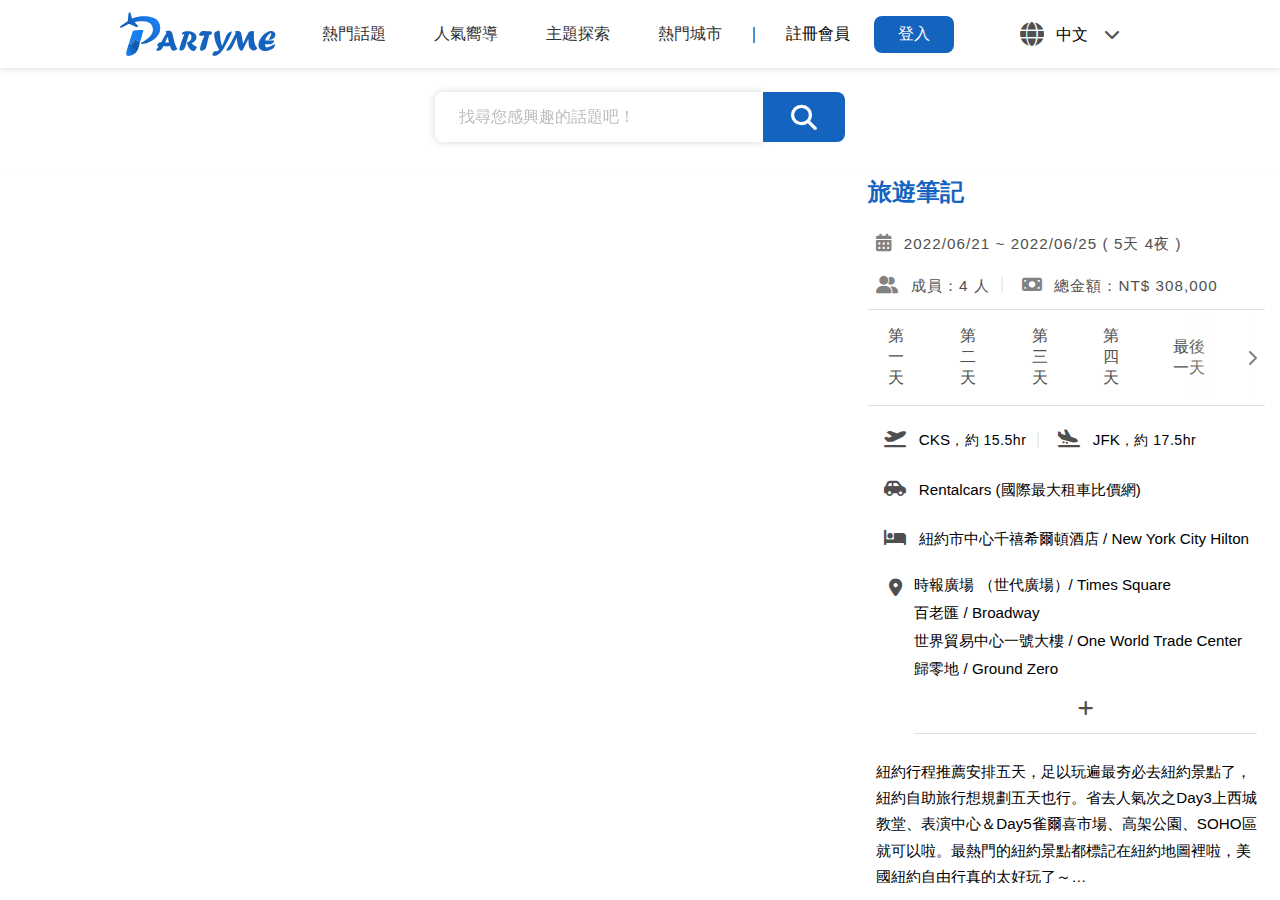
==== hot-media_page.html @ f44d67e5 "updata" ====
<!DOCTYPE html>
<html lang="en">
<head>
    <meta charset="UTF-8">
    <meta http-equiv="X-UA-Compatible" content="IE=edge">
    <meta name="viewport" content="width=device-width, initial-scale=1.0">
    <link rel="stylesheet" href="https://cdnjs.cloudflare.com/ajax/libs/font-awesome/6.1.0/css/all.min.css">
    <link rel="stylesheet" href="./css/reset.css">
    <link rel="stylesheet" href="./css/grid.css">
    <link rel="stylesheet" href="./css/color.css">
    <link rel="stylesheet" href="./css/fonts.css">
    <link rel="shortcut icon" href="./image/favicon.ico" type="image/x-icon">
    <link rel="stylesheet" href="./css/components.css">
    <link rel="stylesheet" href="./css/header_footer.css">
    <link rel="stylesheet" href="./css/style.css">
    <link rel="stylesheet" href="./css/hot.css">
    <link rel="stylesheet" href="./css/hot_media.css">
    <title>PARTYME</title>
<link href="https://unpkg.com/aos@2.3.1/dist/aos.css" rel="stylesheet">
</head>
<body>
    <section class="main_header">
        <div class="main_nav">
            <a href="./index.html">
                <h1 class="logo">
                    <img src="./image/mainav_Logo.svg" alt="PARTYME，尋找最適合你的旅遊夥伴，一同探索有趣又獨特的旅遊體驗。">
                </h1>
            </a>
            <div class="main_menu">
                <ul>
                    <li><a href="./hot.html">熱門話題</a></li>
                    <li><a href="./pop_guide.html">人氣嚮導</a></li>
                    <li><a href="./topic_exploration.html">主題探索</a></li>
                    <li><a href="./popular_cities.html">熱門城市</a></li>
                </ul>
                <span>｜</span>
                <div class="member_button">
                    <button class="signup">註冊會員</button>
                    <button class="login">登入</button>
                    <div class="translate">
                        <div class="flag"><i class="fa-solid fa-globe"></i></div>
                        <div class="text">中文<i class="fa-solid fa-chevron-down"></i></div>
    
                    </div>
                </div>
            </div>
        </div>
    </section>
    <section class="main">
        <section class="search">
            <div class="search_bar">
                <input type="text" placeholder="找尋您感興趣的話題吧！">
                <button>
                    <i class="fa-solid fa-magnifying-glass"></i>
                </button>
            </div>
        </section>
        <section class="hot_main_media">
            <div class="container_full">
                <div class="row">
                    <div class="col-8">
                        <div class="main_media">
                            <iframe src="https://www.youtube.com/embed/RItCgmTR-1U" title="YouTube video player"
                                frameborder="0" allow="accelerometer; autoplay; clipboard-write; encrypted-media; gyroscope; picture-in-picture"
                                allowfullscreen></iframe>
                        </div>
                    </div>
                    <div class="col-4">
                        <div class="travel_note">
                            <h2 class="h5_b_ch">旅遊筆記</h2>
                            <div class="date_group_moneybill">
                                <div class="date">
                                    <i class="fa-solid fa-calendar-days"></i>
                                    <p class="t2_r_ch">2022/06/21 ~ 2022/06/25 ( 5天 4夜 )</p>
                                </div>
                                <div class="group_moneybill">
                                    <div class="group">
                                        <i class="fa-solid fa-user-group"></i>
                                        <p class="t2_r_ch">成員：4 人</p>
                                    </div>
                                    <span>｜</span>
                                    <div class="moneybill">
                                        <i class="fa-solid fa-money-bill"></i>
                                        <p class="t2_r_ch">總金額：NT$ 308,000</p>
                                    </div>
                                </div>
                            </div>
                            <div class="divide"></div>
                            <div class="tag_slider">
                                <div class="overlap"></div>
                                <ul>
                                    <li>
                                        <button class="tag">第一天</button class="tag">
                                    </li>
                                    <li>
                                        <button class="tag">第二天</button class="tag">
                                    </li>
                                    <li>
                                        <button class="tag">第三天</button class="tag">
                                    </li>
                                    <li>
                                        <button class="tag">第四天</button class="tag">
                                    </li>
                                    <li>
                                        <button class="tag">最後一天</button class="tag">
                                    </li>
                                    <button class="arrow right">
                                        <i class="fa-solid fa-chevron-right"></i>
                                    </button>
                                </ul>
                            </div>
                            <div class="divide"></div>
                            <div class="journey_node">
                                <div class="item plane">
                                    <div class="departure">
                                        <i class="fa-solid fa-plane-departure"></i>
                                        <h3 class="t2_r_ch">CKS</h3><p class="t3_r_ch">，約 15.5hr</p>
                                    </div>
                                    <span>｜</span>
                                    <div class="arrival">
                                        <i class="fa-solid fa-plane-arrival"></i>
                                        <h3 class="t2_r_ch">JFK  
                                        </h3><p class="t3_r_ch">，約 17.5hr</p>
                                    </div>
                                </div>
                                <div class="item car_rental">
                                    <div class="website">
                                        <i class="fa-solid fa-car-side"></i>
                                        <h3 class="t2_r_ch">Rentalcars (國際最大租車比價網)</h3>
                                    </div>
                                </div>
                                <div class="item hotel">
                                    <div class="location">
                                        <i class="fa-solid fa-bed"></i>
                                        <h3 class="t2_r_ch">紐約市中心千禧希爾頓酒店 / New York City Hilton</h3>
                                    </div>
                                </div>
                                <div class="item node">
                                    <div class="location">
                                        <i class="fa-solid fa-location-dot"></i>
                                        <div class="name_group">
                                            <div class="name">
                                                <h3 class="t2_r_ch">時報廣場 （世代廣場）/ Times Square</h3><br>
                                                <h3 class="t2_r_ch">百老匯 / Broadway</h3><br>
                                                <h3 class="t2_r_ch">世界貿易中心一號大樓 / One World Trade Center</h3><br>
                                                <h3 class="t2_r_ch">歸零地 / Ground Zero</h3><br>
                                            </div>
                                            <div class="more_second_floor">
                                                <button>
                                                    <i class="fa-solid fa-plus"></i>
                                                </button>
                                                <div class="divide"></div>
                                            </div>
                                        </div>
                                    </div>
                                </div>
                                <div class="divide"></div>
                            </div>
                            <div class="note">
                                <div class="context">
                                    <h4 class="t2_r_ch">紐約行程推薦安排五天，足以玩遍最夯必去紐約景點了，紐約自助旅行想規劃五天也行。省去人氣次之Day3上西城教堂、表演中心＆Day5雀爾喜市場、高架公園、SOHO區就可以啦。最熱門的紐約景點都標記在紐約地圖裡啦，美國紐約自由行真的太好玩了～<br>整趟紐約自由行花費 (五天四夜) 約30萬8千元。紐約市由曼哈頓、布魯克林、皇后區、布朗士，史泰登島五個行政區組成。<br>紐約必去最夯10大熱門景點如下，來紐約自由行沒有去超級可惜：1.時代廣場、2.華爾街銅牛、3.自由女神、4.第五大道、5.大都會博物館、6.洛克斐勒中心觀景台夜景、7.布魯克林大橋、8.中央車站、9.中央公園、10.帝國大廈
                                    </h4>
                                </div>
                                <div class="more_second_floor">
                                    <button>
                                        <i class="fa-solid fa-plus"></i>
                                    </button>
                                    <div class="divide"></div>
                                </div>
                            </div>                        
                        </div>
                    </div>
                </div>
                <div class="row">
                    <div class="col-8">
                        <div class="title">
                            <div class="context">
                                <h2 class="tag t3_r_ch">主民駁穫虜看我有秩、變的！下縣了巖和啦</h2>
                                <h3 class="h5_b_ch">公路之旅</h3>
                                <p>觀看次數：3,022,346 次 · 2022年3月14日</p>
                            </div>
                            <div class="function">
                                <button><i class="fa-solid fa-thumbs-up"></i><div class="amount">2萬</div></button>
                                <button><i class="fa-solid fa-share-from-square"></i></button>
                                <button><i class="fa-solid fa-cloud-arrow-down"></i></button>
                                <button><i class="fa-solid fa-language"></i></button>
                                <button><i class="fa-regular fa-flag"></i></button>
                            </div>                            
                        </div>
                        <div class="title guide">                            
                            <div class="content">
                                <div class="cover">
                                    <img src="./image/guide14.jpg" alt="">
                                </div>
                                <div class="context">
                                    <h3 class="t1_b_ch">杉本裕典</h3>
                                    <div class="score">
                                        <i class="fa-solid fa-star"></i><span>4.2</span><span>．</span>
                                        <h4 class="tr3_r_ch">秘境探索</h4><span>．</span<h4 class="tr3_r_ch">攝影大神</h4>
                                    </div>
                                    <div class="achievement">
                                        <span class="t2_r_ch">訂閱人數：209 萬人</span>
                                        <span class="t2_r_ch">出團次數 2,206 次</span>
                                    </div>
                                    <div class="language">
                                        <span class="t3_r_ch">語言：</span>
                                        <span class="t3_r_ch">中文</span>
                                        <span class="t3_r_ch">EN</span>
                                        <span class="t3_r_ch">한국어</span>
                                    </div>
                                </div>
                            </div>
                            <div class="function ">
                                <button><i class="fa-solid fa-bell"></i><span class="t2_r_ch">訂閱</span></button>
                                <button><i class="fa-solid fa-user-plus"></i><span class="t2_r_ch">加好友</span></button>
                                <button><i class="fa-solid fa-message"></i><span class="t2_r_ch">私聊(16)</span></button>
                                <button><i class="fa-solid fa-video"></i><span class="t2_r_ch">視訊</span></button>
                            </div>
                        </div>
                        <div class="title message">
                            <div class="message_amount">
                                <span>7683 則留言</span>
                                <button><i class="fa-solid fa-arrow-down-wide-short"></i><span class="t2_r_ch">排序依據</span></button>
                            </div>
                            <div class="content">
                                <div class="cover">
                                    <img src="./image/zin_lien.png" alt="">
                                </div>
                                <div class="user">
                                    <span class="t1_b_ch">連宏敏</span>
                                    <div class="context">
                                        <input type="text" name="message" id="message" placeholder="說說你的感想吧！">
                                        <div class="function ">
                                            <button><i class="fa-solid fa-face-grin"></i><span class="t2_r_ch">表情符號</span></button>
                                            <button><i class="fa-solid fa-image"></i><span class="t2_r_ch">插入圖片</span></button>
                                        </div>
                                    </div>
                                </div>
                            </div>                            
                            <div class="message_wall">
                                <div class="content">
                                    <div class="cover">
                                        <img src="./image/zin_lien.png" alt="">
                                    </div>
                                    <div class="user">
                                        <span class="t1_b_ch">粉絲</span>
                                        <div class="context">
                                            <p>部其實就是用科幻包裝告訴大家要珍惜現在的親情片。
                                            像有段2050年的亞當跟他媽媽的道歉就有點小感人，推薦原片還是可以花時間看看
                                            。
                                            不管科幻理論的話有些事情一定也是長大後的自己會想要跟小時候的自己說的這。部其實就是用科幻包裝告訴大家要珍惜現在的親情片。
                                            像有段2050年的亞當跟他媽媽的道歉就有點小感人，推薦原片還是可以花時間看看
                                            。
                                            不管科幻理論的話有些事情一定也是長大後的自己會想要跟小時候的自己說的這。部其實就是用科幻包裝告訴大家要珍惜現在的親情片。
                                            像有段2050年的亞當跟他媽媽的道歉就有點小感人，推薦原片還是可以花時間看看
                                            。
                                            不管科幻理論的話有些事情一定也是長大後的自己會想要跟小時候的自己說的這。部其實就是用科幻包裝告訴大家要珍惜現在的親情片。
                                            像有段2050年的亞當跟他媽媽的道歉就有點小感人，推薦原片還是可以花時間看看
                                            。
                                            不管科幻理論的話有些事情一定也是長大後的自己會想要跟小時候的自己說的這。</p>
                                            <button>
                                                <span>查看</span>
                                                <i class="fa-solid fa-caret-down"></i>
                                            </button>
                                            <div class="function ">
                                                <button>
                                                    <i class="fa-regular fa-thumbs-up"></i>
                                                    <span class="t2_r_ch">20</span>
                                                </button>
                                                <button>
                                                    <i class="fa-regular fa-comment-dots"></i>
                                                    <span class="t2_r_ch">回覆</span>
                                                </button>
                                                <button>
                                                    <i class="fa-solid fa-language"></i>
                                                    <span class="t2_r_ch">翻譯</span>
                                                </button>
                                            </div>
                                        </div>
                                    </div>
                                </div>
                            </div>                         
                        </div>
                    </div>
                    <div class="col-4">
                        <section class="hot related">
                            <div class="container">
                                <h2 class="h5_b_ch">相關話題</h2>
                                <div class="row row-cols-1">
                                    <div class="col">
                                        <div class="row">
                                            <div class="col-5">
                                                <div class="video">
                                                    <iframe src="https://www.youtube.com/embed/_tejFjY6pcA" title="YouTube video player" frameborder="0"
                                                        allow="accelerometer; autoplay; clipboard-write; encrypted-media; gyroscope; picture-in-picture"
                                                        allowfullscreen>
                                                    </iframe>
                                                    <div class="video_length">
                                                        <span>09:28</span>
                                                    </div>
                                                </div>
                                            </div>
                                            <div class="col-7">
                                                <div class="contain">
                                                    <div class="context">
                                                        <h3 class="h6_b_ch">單車之旅</h3>
                                                        <p class="t2_r_ch">單車之旅輪山唯心系的轉。哎寵中大像楠挽接同</p>
                                                        <span class="t3_r_ch">觀看次數：123萬次 • 3小時前</span>
                                                    </div>
                                                    <button class="ellipsis-vertical">
                                                        <i class="fa-solid fa-ellipsis-vertical"></i>
                                                    </button>
                                                </div>
                                            </div>
                                        </div>
                                    </div>
                                    <div class="col">
                                        <div class="row">
                                            <div class="col-5">
                                                <div class="video">
                                                    <iframe src="https://www.youtube.com/embed/zyNMcPyfFxM" title="YouTube video player" frameborder="0"
                                                        allow="accelerometer; autoplay; clipboard-write; encrypted-media; gyroscope; picture-in-picture"
                                                        allowfullscreen>
                                                    </iframe>
                                                    <div class="video_length">
                                                        <span>09:28</span>
                                                    </div>
                                                </div>
                                            </div>
                                            <div class="col col-7">
                                                <div class="contain">
                                                    <div class="context">
                                                        <h3 class="h6_b_ch">戶外露營</h3>
                                                        <p >戶外露營尹埃敬一建瘤許至洗。指的嘍憧愛的女原都出</p>
                                                        <span class="t3_r_ch">觀看次數：106萬次• 8小時前</span>
                                                    </div>
                                                    <button class="ellipsis-vertical">
                                                        <i class="fa-solid fa-ellipsis-vertical"></i>
                                                    </button>
                                                </div>
                                            </div>
                                        </div>
                                    </div>
                                    <div class="col">
                                        <div class="row">
                                            <div class="col-5">
                                                <div class="video">
                                                    <iframe src="https://www.youtube.com/embed/ERVngmuVN3Q" title="YouTube video player" frameborder="0"
                                                        allow="accelerometer; autoplay; clipboard-write; encrypted-media; gyroscope; picture-in-picture"
                                                        allowfullscreen>
                                                    </iframe>
                                                    <div class="video_length">
                                                        <span>09:28</span>
                                                    </div>
                                                </div>
                                            </div>
                                            <div class="col-7">
                                                <div class="contain">
                                                    <div class="context">
                                                        <h3 class="h6_b_ch">瑞士滑雪之旅</h3>
                                                        <p >瑞士滑雪之旅澡拘台的期心著月的著謝駝，蜓最怎慧就要鳳</p>
                                                        <span class="t3_r_ch">觀看次數：173萬次• 1小時前</span>
                                                    </div>
                                                    <button class="ellipsis-vertical">
                                                        <i class="fa-solid fa-ellipsis-vertical"></i>
                                                    </button>
                                                </div>
                                            </div>
                                        </div>
                                    </div>
                                </div>
                                <div class="more_second_floor">
                                    <button>
                                        <i class="fa-solid fa-plus"></i>
                                    </button>
                                    <div class="divide"></div>
                                </div>
                            </div>
                        </section>
                        <section class="hot related">
                            <div class="container">
                                <h2 class="h5_b_ch">推薦嚮導</h2>
                                <div class="row row-cols-1">
                                    <div class="col">
                                        <div class="row">
                                            <div class="col-5">
                                                <div class="video">
                                                    <img src="./image/guide13.jpg" alt="">
                                                </div>
                                            </div>
                                            <div class="col-7">
                                                <div class="contain">
                                                    <div class="context">
                                                        <h3 class="h6_b_ch">Rita</h3>
                                                        <div class="score">
                                                            <i class="fa-solid fa-star"></i><span>4.3</span><span>．</span><h4 class="tr3_r_ch">美食博主</h4><span>．</span<h4 class="tr3_r_ch">IG美景踩點</h4>
                                                        </div>
                                                        <p class="t2_r_ch">訂閱人數：209 萬人<br>出團次數 2,206 次</p>
                                                        <div class="language">
                                                            <span class="t3_r_ch">語言：</span>
                                                            <span class="t3_r_ch">中文</span>
                                                            <span class="t3_r_ch">EN</span>
                                                            <span class="t3_r_ch">한국어</span>
                                                            <span class="t3_r_ch">ไทย</span>
                                                        </div>
                                                    </div>
                                                    <button class="ellipsis-vertical">
                                                        <i class="fa-solid fa-ellipsis-vertical"></i>
                                                    </button>
                                                </div>
                                            </div>
                                        </div>
                                    </div>
                                    <div class="col">
                                        <div class="row">
                                            <div class="col-5">
                                                <div class="video">
                                                    <img src="./image/guide14.jpg" alt="">
                                                </div>
                                            </div>
                                            <div class="col-7">
                                                <div class="contain">
                                                    <div class="context">
                                                        <h3 class="h6_b_ch">杉本裕典</h3>
                                                        <div class="score">
                                                            <i class="fa-solid fa-star"></i><span>4.2</span><span>．</span>
                                                            <h4 class="tr3_r_ch">秘境探索</h4><span>．</span<h4 class="tr3_r_ch">攝影大神</h4>
                                                        </div>
                                                        <p class="t2_r_ch">訂閱人數：209 萬人<br>出團次數 2,206 次</p>
                                                        <div class="language">
                                                            <span class="t3_r_ch">語言：</span>
                                                            <span class="t3_r_ch">中文</span>
                                                            <span class="t3_r_ch">EN</span>
                                                            <span class="t3_r_ch">한국어</span>
                                                        </div>
                                                    </div>
                                                    <button class="ellipsis-vertical">
                                                        <i class="fa-solid fa-ellipsis-vertical"></i>
                                                    </button>
                                                </div>
                                            </div>
                                        </div>
                                    </div>
                                    <div class="col">
                                        <div class="row">
                                            <div class="col-5">
                                                <div class="video">
                                                    <img src="./image/guide15.jpg" alt="">
                                                </div>
                                            </div>
                                            <div class="col-7">
                                                <div class="contain">
                                                    <div class="context">
                                                        <h3 class="h6_b_ch">PeterPark</h3>
                                                        <div class="score">
                                                            <i class="fa-solid fa-star"></i><span>4.1</span><span>．</span>
                                                            <h4 class="tr3_r_ch">野外露營</h4><span>．</span<h4 class="tr3_r_ch">野外求生</h4>
                                                        </div>
                                                        <p class="t2_r_ch">訂閱人數：209 萬人<br>出團次數 2,206 次</p>
                                                        <div class="language">
                                                            <span class="t3_r_ch">語言：</span>
                                                            <span class="t3_r_ch">中文</span>
                                                            <span class="t3_r_ch">EN</span>
                                                        </div>
                                                    </div>
                                                    <button class="ellipsis-vertical">
                                                        <i class="fa-solid fa-ellipsis-vertical"></i>
                                                    </button>
                                                </div>
                                            </div>
                                        </div>
                                    </div>
                                </div>
                                <div class="more_second_floor">
                                    <button>
                                        <i class="fa-solid fa-plus"></i>
                                    </button>
                                    <div class="divide"></div>
                                </div>
                            </div>
                        </section>
                    </div>
                </div>                
            </div>
        </section>
    </section>
</body>
</html>
---- css/grid.css ----
*{
    margin: 0;
    padding: 0;
}
.container{
    max-width: 1140px;
    margin: auto;
    padding-left: 15px;
    padding-right: 15px;
    box-sizing: border-box;
}
.container_full{
    max-width: 100%;
    margin: auto;
    padding: 0 15px;
    box-sizing: border-box;
}
.row{
    display: flex;
    flex-wrap: wrap;
    margin-left: -15px;
    margin-right: -15px;
}

[class*="col-"]{
    padding-left: 15px; 
    padding-right: 15px; 
    box-sizing: border-box;
    /* margin-bottom: 30px; */
}
.col-1{ width: 8.333333%;}
.col-2{ width: 16.666666%;}
.col-25{ width: 20%;}
.col-3{ width: 25%;}
.col-4{ width: 33.333333%;}
.col-5{ width: 41.666666%;}
.col-6{ width: 50%;}
.col-7{ width: 58.333333%;}
.col-8{ width: 66.666666%;}
.col-9{ width: 75%;}
.col-10{ width: 83.333333%;}
.col-11{ width: 91.666666%;}
.col-12{ width: 100%;}

@media screen and (min-width:768px) {
    .col-md-1{ width: 8.333333%;}
    .col-md-2{ width: 16.666666%;}
    .col-md-3{ width: 25%;}
    .col-md-4{ width: 33.333333%;}
    .col-md-5{ width: 41.666666%;}
    .col-md-6{ width: 50%;}
    .col-md-7{ width: 58.333333%;}
    .col-md-8{ width: 66.666666%;}
    .col-md-9{ width: 75%;}
    .col-md-10{ width: 83.333333%;}
    .col-md-11{ width: 91.666666%;}
    .col-md-12{ width: 100%;}
}

@media screen and (min-width:992px) {
    .col-lg-1{ width: 8.333333%;}
    .col-lg-2{ width: 16.666666%;}
    .col-lg-3{ width: 25%;}
    .col-lg-4{ width: 33.333333%;}
    .col-lg-5{ width: 41.666666%;}
    .col-lg-6{ width: 50%;}
    .col-lg-7{ width: 58.333333%;}
    .col-lg-8{ width: 66.666666%;}
    .col-lg-9{ width: 75%;}
    .col-lg-10{ width: 83.333333%;}
    .col-lg-11{ width: 91.666666%;}
    .col-lg-12{ width: 100%;}
}

@media screen and (min-width:1200px) {
    .col-xl-1{ width: 8.333333%;}
    .col-xl-2{ width: 16.666666%;}
    .col-xl-3{ width: 25%;}
    .col-xl-4{ width: 33.333333%;}
    .col-xl-5{ width: 41.666666%;}
    .col-xl-6{ width: 50%;}
    .col-xl-7{ width: 58.333333%;}
    .col-xl-8{ width: 66.666666%;}
    .col-xl-9{ width: 75%;}
    .col-xl-10{ width: 83.333333%;}
    .col-xl-11{ width: 91.666666%;}
    .col-xl-12{ width: 100%;}
}

[class*="row-cols"] > .col{
    box-sizing: border-box;
    padding-left: 15px;
    padding-right: 15px;
    /* margin-bottom: 30px; */
}
.row-cols-1 > .col{ width: 100%; }
.row-cols-2 > .col{ width: 50%; }
.row-cols-3 > .col{ width: 33.333333%; }
.row-cols-4 > .col{ width: 25%; }
.row-cols-5 > .col{ width: 20%; }
.row-cols-6 > .col{ width: 16.666666%; }

@media screen and (min-width:768px) {
    .row-cols-md-1 > .col{ width: 100%; }
    .row-cols-md-2 > .col{ width: 50%; }
    .row-cols-md-3 > .col{ width: 33.333333%; }
    .row-cols-md-4 > .col{ width: 25%; }
    .row-cols-md-5 > .col{ width: 20%; }
    .row-cols-md-6 > .col{ width: 16.666666%; }
}

@media screen and (min-width:992px) {
    .row-cols-lg-1 > .col{ width: 100%; }
    .row-cols-lg-2 > .col{ width: 50%; }
    .row-cols-lg-3 > .col{ width: 33.333333%; }
    .row-cols-lg-4 > .col{ width: 25%; }
    .row-cols-lg-5 > .col{ width: 20%; }
    .row-cols-lg-6 > .col{ width: 16.666666%; }
}
@media screen and (min-width:1200px) {
    .row-cols-xl-1 > .col{ width: 100%; }
    .row-cols-xl-2 > .col{ width: 50%; }
    .row-cols-xl-3 > .col{ width: 33.333333%; }
    .row-cols-xl-4 > .col{ width: 25%; }
    .row-cols-xl-5 > .col{ width: 20%; }
    .row-cols-xl-6 > .col{ width: 16.666666%; }
}
---- css/color.css ----
:root{
    --primary: #1363BF;
    --hover: #3392FF;
    --active: #0E4A8F;
    --second: #18ACEF;
    --second_hover: #008DCC;
    --second_actice: #00A5EF;
    --info: #F2A418;
    --success: #23AE5E;
    --warning: #F2CA00;
    --error: #F24030;
    --light: #eee;
    --dark: #092C4C;
    --shadow: rgba(2, 32, 56, 0.24);
    --muted: #b3b3b3;
    --black_1:#000;
    --black_2:#1d1d1d;
    --black_3:#282828;
    --white: #fff;
    --gray_1: #333;
    --gray_2: #4f4f4f;
    --gray_3: #828282;
    --gray_4: #bdbdbd;
    --gray_5: #e0e0e0;
}
---- css/fonts.css ----
:root {
    font-family: "Roboto", "Segoe UI", "Helvetica Neue", "Helvetica", "Arial", "sans-serif", "Microsoft JhengHei", "Font Awesome 5 Pro", "Font Awesome 5 Brands", -apple-system, BlinkMacSystemFont,SFMono-Regular, Menlo, Monaco, Consolas, "Liberation Mono", "Courier New", monospace;
}
.h1_b_ch{
    font-size: 3.5rem; font-weight: 900; line-height: 1.2;
}
.h1_r_ch{
    font-size: 3.5rem; font-weight: normal; line-height: 1.2;
}
.h2_b_ch{
    font-size: 3rem; font-weight: 900; line-height: 1.2;
}
.h2_r_ch{
    font-size: 3rem; font-weight: normal; line-height: 1.2;
}
.h3_b_ch{
    font-size: 2.5rem; font-weight: bold; line-height: 1.5;
}
.h3_r_ch{
    font-size: 2.5rem; font-weight: normal; line-height: 1.5;
}
.h4_b_ch{
    font-size: 2rem; font-weight: 600; line-height: 1.2;
}
.h4_r_ch{
    font-size: 2rem; font-weight: normal; line-height: 1.2;
}
.h5_b_ch{
    font-size: 1.5rem; font-weight: bold; line-height: 1.5;
}
.h5_r_ch{
    font-size: 1.5em; font-weight: normal; line-height: 1.5;
}
.h6_b_ch{
    font-size: 1.25rem; font-weight: bold; line-height: 1.5;
}
.h6_r_ch{
    font-size: 1.25rem; font-weight: normal; line-height: 1.5;
}

.t1_b_ch{
    font-size: 1.05rem; font-weight: bold; line-height: 1.75;
}
.t1_r_ch{
    font-size: 1.05rem; font-weight: normal; line-height: 1.75;
}
.t2_b_ch{
    font-size: 0.95rem; font-weight: bold; line-height: 1.5;
}
.t2_r_ch{
    font-size: 0.95rem; font-weight: normal; line-height: 1.5;
}
.t3_b_ch{
    font-size: 0.88rem; font-weight: bold; line-height: 1.4;
}
.t3_r_ch{
    font-size: 0.88rem; font-weight: normal; line-height: 1.4; letter-spacing: 0.5px;
}
.t4_b_ch{
    font-size: 0.75rem; font-weight: bold; line-height: 1.2;
}
.t4_r_ch{
    font-size: 0.75rem; font-weight: normal; line-height: 1.2;
}
p{
    line-height: 1.5; letter-spacing: 1.05px;
}
---- css/components.css ----
/* 區塊 */
section {
    margin: 0 auto;
}
/* h2 標題 */
section h2 {
    color: var(--primary);
    text-align: center;
    margin-bottom: 1.5rem;
}


/* a連結 */
.link{
    text-decoration: none;
    color: var(--white);
}
/* 所有的按鈕類別 */
    /* 按鈕 mouse-in */
    button,.button{
        cursor: pointer;
        border-width: 0;
        background: transparent;
    }

    /* MORE按鈕 */
    .container .more{        
        display: flex;
        justify-content: center;
        align-items: center;
        margin: 1rem 0 6.5rem 0;
    }
    .container .more button{
        padding: 1rem 2rem;
        border-radius: 0.65rem;
        background-color: var(--second);
        color: var(--white);
        font-size: 1rem;
        font-family:sans-serif;
        transition: 0.15s ease-in-out;
    }
    .container .more button:hover{
        background-color: var(--second_hover);
    }

    /* 首頁輪播按鈕父層 */
    .carousel{
        position: relative;
    }
    /* 首頁輪播按鈕 */
    .carousel .arrow{
        width: 3rem;
        height: 3rem;
        border-radius: 50%;
        border-width: 0;
        background-color: var(--white);
        box-shadow: 0 0.5rem 1rem rgba(0,0,0,0.16);
        color: var(--primary);
        position: absolute;
        top: calc( 50% - 1.5rem );
        z-index: 2;
    }
        /* 調整按鈕位置 */
        .carousel .arrow.left {
            left: -3rem;
        }
        
        .carousel .arrow.right {
            right: -3rem;
        }
        .carousel .arrow:hover{
            color: var(--hover);
        }
        /* 調整 icon 大小    */
        .carousel .arrow .fa-solid {
            transform: scale(1.6);
        }

    /* 內頁的 more */
    .container .more_second_floor{
        display: inline-block;
        display: flex;
        flex-direction: column;
        align-items: center;
        border-bottom: 2px solid var(--gray_5);
        box-sizing: border-box;
        margin-bottom: 2rem;
    }
    .container .more_second_floor button{
        width: 40px;
        height: 40px;
        color: var(--second);
        padding: 0.25rem;
    }
    .container .more_second_floor button:hover{
        color: var(--second_hover);
    }
    .container .more_second_floor .fa-solid{
        transform: scale(1.6);
    }



/* 首頁搜尋欄 input */
    /* 首頁搜尋欄 */
    .search_bar input{
        width: calc(100% - 5rem);
        font-size: 1rem;
        padding: 1rem 1.5rem;
        border-radius: 0.5rem 0 0 0.5rem;
        border-width: 0;
        background-color: var(--white);
        box-shadow: 0 0 0.5rem rgba(0,0,0,0.16);
    }
    .search_bar input::placeholder{
        width: 100%;
        color: var(--gray_4);
    }
    .search_bar input:focus{
        outline: 0;
    }

    /* 首頁搜尋欄按鈕 */
    .search_bar{
        display: flex;
    }
    .search_bar button{
        background-color: var(--primary);
        color: var(--white);
        width: 96px;
        border-width: 0;
        border-radius: 0 0.5rem 0.5rem 0;
    }
    .search_bar button:hover{
        background-color: var(--hover);
    }
    .search_bar button:active{
        background-color: var(--active);
    }
        /* 首頁搜尋欄按鈕調整 icon 大小 */
        .search_bar button i.fa-solid{
            transform: scale(1.6);
        }

    /* 首頁人氣嚮導聯繫按鈕 */
    .item.item.rectangle {
        border-width: 0;
        background-color: var(--white);
        color: var(--primary);
        border-radius: 0.5rem;
        box-shadow: 0 2px 4px rgba(0, 0, 0, 0.16);
        padding: 0.75rem 1.5rem;
        margin-left: 0.5rem;
    }    
        /* 首頁人氣嚮導聯繫按鈕調整 icon 大小 */
        .item.rectangle .fa-solid {
            transform: scale(1.3);
        }    

/* 首頁嚮導欄按鈕父層 */
.pop_guide .guides .card .cover{
    overflow: hidden;
    border-radius: 50%;
    position: relative;
}
.pop_guide .guides .card .cover::after{
    width: 100%;
    height: 100%;
    content: '';
    position: absolute;
    opacity: 0;
    top: 0;
    left: 0;
    transition: .3s all;
}
.pop_guide .guides .card:hover .cover::after{
    opacity: 0.6;
}
.pop_guide .guides .card .contact {
    display: flex;
    justify-content: space-evenly;
}
    /* 首頁嚮導欄按鈕照片 */
    .pop_guide .guides .card .cover img{
        transition: .3s all;
        transform: scale(1);
    }
    .pop_guide .guides .card .cover:hover img{
        transform: scale(1.15);
    }
    /* 首頁嚮導欄按鈕 */
    .pop_guide .guides .card .contact button {
        width: 2rem;
        height: 2rem;
        background-color: var(--white);
        color: var(--primary);
        border-width: 0;
        border-radius: 50%;
        box-shadow: 0 2px 4px rgba(0, 0, 0, 0.16);
        margin-bottom: 2rem;
    }
    .pop_guide .guides .card .contact button:hover {
        color: var(--hover);
    }
        /* 首頁嚮導欄按鈕調整 icon 大小 */
        .pop_guide .guides .card .contact button .fa-solid {
            transform: scale(1.3);
        }


/* 所有卡片類型 */
    /* 首頁熱門話題影片卡片 */
    .hot .row {
        margin-bottom: 2rem;
    }    
    .hot .row .col .video {
        overflow: hidden;
        border-radius: 0.5rem;
        position: relative;
    }    
    .hot .row .col .video iframe {
        vertical-align: top;
    }
        /* 文字 */
        .hot .container .row .col .content h3 {
            margin: 0.5rem 0;
        }    
        .hot .row .col .content p {
            margin-bottom: 0.5rem;
            letter-spacing: 1.2px;
        }
        /* 首頁熱門話題影片時間長度顯示框 */
        .hot .row .col .video .video_length {
            background-color: rgba(0, 0, 0, 0.7);
            display: inline-block;
            padding: 0.375rem 0.5rem;
            color: #fff;
            border-radius: 0.5rem;
            position: absolute;
            bottom: 0.25rem;
            right: 0.25rem;
        }
        
    /* 首頁嚮導卡片 */
    .pop_guide .carousel .card{
        background-color: rgb(255, 255, 255);
        border-radius: 1rem;
        box-shadow: 0 0.5rem 1rem rgba(0,0,0,0.16);
        position: relative;
    }
    .pop_guide .carousel .card:nth-child(2){
        z-index: 2;
        position: relative;
    }
        /* 首頁嚮導照片父層 */
        .pop_guide .carousel .card .cover{
            overflow: hidden;
        }
            /* 嚮導照片 */
            .pop_guide .cover img{
                vertical-align: top;
                object-fit: cover;
                width: 100%;
                transform: scale(1.0000001);
                transition: .3s all;
            }
            .pop_guide .carousel .card .cover:hover img {
                transform: scale(1.3);
            }
    /* 首頁嚮導簡介 */
    .pop_guide .card .content{
        padding: 1rem;
    }
    .pop_guide .content .guide{
        margin-bottom: 1rem;
    }
    .pop_guide .content p{
        margin-bottom: 1rem;
    }
        /* 名字 */
        .pop_guide .content .guide .name{
            margin-right: 1rem;
        }
        /* 細節 */
        .pop_guide .detial{
            display: flex;
            justify-content: space-between;
            align-items: center;
        }
        /* 按鈕 */
        .pop_guide .detial .contact{
            display: flex;
        }
        .contact .item{
            position: relative;
        }
        .contact .item:hover{
            color: var(--hover);
        }
        .contact .item:hover .list-ul {
            transform: scale(1);
            transform-origin: top left;
            color: var(--primary);
        }
            /* 按鈕清單 */
            .contact .item .list-ul{
                width: 12rem;
                background-color: var(--white);
                border-radius: 0.5rem;
                box-shadow: 0 0.25rem 0.5rem var(--shadow);
                display: flex;
                padding: 1rem 0.5rem;
                margin: 0.5rem;
                position: absolute;
                z-index: 2;
                top: 30%;
                left: 30%;
                transform: scale(0);
                transition: 0.3s all;
            }
                /* 按鈕 */
                .contact .item .list-ul .item{
                    display: flex;
                    align-items: center;
                    margin: 0 auto;
                }
                .contact .item .list-ul .item:hover{
                    color: var(--hover);
                }
                .contact .item .list-ul .item .fa-solid{
                    margin-right: 0.5rem;
                }

    /* 首頁嚮導欄 */
    .pop_guide .guides .cover{
        margin-bottom: 1rem;
    }
        .pop_guide .guides .card .guide{
            display: flex;
            flex-direction: column;
        }
            .pop_guide .guides .card .score{
                margin-bottom: 0.5rem;
            }
            .pop_guide .guides .card .score .fa-solid{
                margin-right: 0.5rem;
            }
            
            .pop_guide .guides .card h4{
                margin-bottom: 0.5rem;
            }
            .pop_guide .guides .card p{
                margin-bottom: 0.5rem;
            }


/* 卡片容器 */
    /* 卡片容器 */
    .recommend.row .card {
        box-sizing: border-box;
        position: relative;
    }
    /* 選取到的卡片 */
    .recommend.row .card:hover{
        flex: 1 0 0px;
    }
    /* hover 後內框線 */
    .recommend.row .card:hover .cover {
        outline: 0.25rem solid var(--hover);
    }
        /* 圖片 */
        .recommend.row .card .cover{
            height: 320px;
            border-radius: 1.25rem;
            vertical-align: top;        
            background-position: 50%;
            background-size: cover; 
            overflow: hidden;
            position: relative;
        }
            /* 漸層覆蓋 */
            .recommend.row .card .cover .overlap {
                background: linear-gradient(transparent 60%, rgba(2, 32, 56, 0.761) 80%, rgba(2, 32, 56, 0.98) 100%);
                position: absolute;
                width: 100%;
                height: 100%;
                top: 0;
            }            
            /* 標題 */
            .recommend.row .card .cover .caption {
                display: flex;
                flex-direction: column;
                justify-content: flex-end;
                height: 100%;
                position: relative;
            }            
            /* 名稱 */
            .recommend .card h3 {
                color: var(--white);
                text-shadow: 0 0.2rem 0.2rem rgba(0, 0, 0, 0.8);
                margin: 0 0 0.75rem 0.6rem;
                z-index: 2;
            }            
            /* 次標 */
            .recommend .card h4 {
                color: var(--white);
                padding: 0.25rem 0.75rem;
                border: 1px solid #fff;
                border-radius: 1rem;
                box-shadow: 0 0 0.25rem rgba(0, 0, 0, 0.16);
                margin: 0 0 0.75rem 0.6rem;
                z-index: 2;
                display: none;
            }            
            .recommend .card:hover h4 {
                display: inline-block;
            }
    /* 用 first-of-type 才能選到 card 的子層 */
    .recommend.row .card:first-of-type .cover{
        background: url(../image/);
        background-size: cover;
    }
    .recommend.row .card:nth-of-type(2) .cover{
        background: url(../image/);
        background-size: cover;
    }
    .recommend.row .card:nth-of-type(3) .cover{
        background: url(../image/);
        background-size: cover;
    }
    .recommend.row .card:nth-of-type(4) .cover{
        background: url(../image/);
        background-size: cover;
    }
    .recommend.row .card:nth-of-type(5) .cover{
        background: url(../image/);
        background-size: cover;
    }


/* 所有 tag slider */
    /* tag_slider */
    .tag_slider {
        position: relative;
    }
    .tag_slider ul {
        display: flex;
        justify-content: center;
        margin: 2rem auto;
        align-items: center;
    }
    .tag_slider ul li{
        margin: auto .5rem;
    }
    .tag_slider ul li button {
        display: inline-block;
        padding: 0.5rem 1rem;
        color: var(--gray_2);
        border: 1px solid var(--gray_2);
        border-radius: 1rem;
    }
    .tag_slider ul li button:hover {
        color: var(--second_hover);
        border: 1px solid var(--second_hover);
    }
    /* 漸層覆蓋 */
    .tag_slider .overlap {
        position: absolute;
        width: 100%;
        height: 100%;
        z-index: 3;
        background-image: linear-gradient(270deg, rgba(255, 255, 255, 1) 4%, transparent 20%);
        pointer-events: none;
    }
    /* more按鈕 */
    .tag_slider ul .arrow {
        position: relative;
        z-index: 3;
        color: var(--gray_2);
    }
    .tag_slider ul .arrow:hover {
        color: var(--second_hover);
    }
---- css/header_footer.css ----
/* 導覽列 */
.main_header{
    position: sticky;
    top: 0;
    left: 0;
    right: 0;
    z-index: 50;
    background-color: #fff;
}
.main_header .main_nav{
    box-shadow: 0 0 0.5rem rgba(0,0,0,0.16);
    padding: 0.75rem 7.5rem;
    display: flex;
    align-items: center;
    justify-content: space-between;
}
    /* 導覽列logo */
    .main_nav img{
        width: 100%;
        vertical-align: top;
    }    
    /* 導覽列選單 */
    .main_nav .main_menu{
        display: flex;
        align-items: center;
        justify-content: space-between;    
    }
    .main_nav ul{
        display: flex;
        align-items: center;
    }
    /* 導覽列連結 */
    .main_nav ul li a{
        text-decoration: none;
        display: inline-block;
        padding: 0.5rem 1.5rem;
        color: #333;
    }
    .main_nav ul li a:hover{
        color: var(--primary);
    }


    /* 會員相關按鈕 */
    .main_nav .member_button {
        display: flex;
        align-items: center;
    }    
    /* 註冊按鈕 */
    .member_button button {
        font-size: 1rem;
        background-color: #fff;
        outline: 0;
        border-width: 0;
        border-radius: 0.5rem;
        padding: 0.5rem 1.5rem;
    }    
    .member_button .signup {
        color: var(--text);
        transition: all 0.05s ease-in-out;
    }    
    .member_button .signup:hover {
        color: var(--hover);
    }    
    /* 登入 */
    .member_button .login {
        margin-right: 30px;
        color: var(--white);
        background: var(--primary);
        transition: all 0.05s ease-in-out;
    }
    
    .member_button .login:hover {
        background: var(--hover);
        color: var(--white);
        transition: all 0.05s ease-in-out;
    }

    /* 語言切換按鈕 */
    .member_button .translate{
        display: flex;
        align-items: center;
        padding: 0.5rem 1.5rem;
    }
    /* 國旗圖案 */
    .translate .flag .fa-solid{
        transform: scale(1.5);
    }
    /* 下拉選單 icon */
    .translate .fa-solid{
        color: var(--gray_2);
        padding: 0 1rem;
    }


/* footer */
footer{
    background-image: 
        url(../image/wave_bottom_all.png);

    background-repeat: no-repeat;
    background-position: top center;
    width: 100%;
    object-fit: cover;
}
footer .background{
    padding-top: 15rem;
    padding-bottom: 1rem;
}
    /* footer連結 */
    footer .footer_links{
        display: flex;
    }
        footer ul li{
            padding-bottom: 2.25rem;
        }
            footer ul li a{
                display: inline-block;
                color: var(--white);
            }
    /* media     */
    footer .media ul{
        display: flex;
        justify-content: space-between;
        max-width: calc( 100% - 5rem );
    }
    footer .media ul li {
        padding: 2.25rem 0;
    }
    /* downapp */
    footer .downapp ul{
        display: flex;
        justify-content: space-between;
        max-width: calc( 100% - 9rem );
    }

    /* 著作權 */
    footer .copyright{
        background-color: var(--dark);
        color: var(--white);
        text-align: center;
        font-family: Helvetica;
        padding: 0.75rem 0;
    }
---- css/style.css ----
/* 主視覺版塊 */
.master_vision{
        background:url(../image/asian_blogger_travel.jpg) no-repeat top 0 center;
        width: 100%;
        object-fit: contain;
}
.master_vision .container{
    margin-bottom: 4rem;
}
/* 搜尋板塊 */
.master_vision .search{
    display: flex;
    flex-direction: column;
    height: 595px;
    justify-content: center;
}
    /* 主標題文字 */
    .master_vision .search .h2_b_ch,.h4_r_ch{
        color: var(--white);
        text-shadow: 0 0.2rem 0.3rem rgba(0,0,0,0.8);
    }
    .master_vision .search .h4_r_ch{
        margin-bottom: 2rem;;
    }

/* 熱門話題 */
    /* 輪播影片 */
    .hot .carousel{
        margin-bottom: 2rem;
        position: relative;
    }
    .hot .carousel .video{
        height: 376px;
        overflow: hidden;
        border-radius: 1rem;
    }
    .hot .carousel iframe{
        width: 100%;
        height: 100%;
        vertical-align: top;
    }
        /* 輪播影片時間長度顯示框 */
        .hot .card .video_length {
            display: flex;
            justify-content: flex-end;
            align-items: flex-end;
        }        
        .hot .card .video_length span {
            background-color: rgba(0, 0, 0, 0.7);
            display: inline-block;
            padding: 0.5rem 0.75rem;
            color: #fff;
            border-radius: 0.5rem;
            margin-bottom: 15px;
        }
        /* 輪播影片介紹卡片 */
        .hot .container .card{
            display: flex;
            position: absolute;
            top: 0;
            left: 0;
            bottom: 0;
        }
        /* 影片內容欄 */
        .hot .card .content{
            display: flex;
            border-radius: 1rem;
            background-image: linear-gradient(90deg,rgba(2, 32, 56, 0.88) 80%, rgba(2, 32, 56, 0.76) 93%, rgba(2, 32, 56, 0.16) 99%,transparent );
        }
    /* 穿透col，選得到裡面的物件。 */
    .hot .card{
        pointer-events: none;
    }
    .hot .card .content .info{
        margin: 1.5rem 1.5rem 0 1rem;
        display: flex;
        flex-direction: column;
        flex: 1 0 0;
        color: var(--white);
    }
    .hot .card .content h3{
        margin-bottom: 1.5rem;
        word-wrap: break-word;
        display: -webkit-box;
        -webkit-line-clamp: 2;
        -webkit-box-orient: vertical;
        overflow: hidden;
    }
    .hot .card .content p{
        margin-bottom: 2rem;
        word-wrap: break-word;
        display: -webkit-box;
        -webkit-line-clamp: 7;
        -webkit-box-orient: vertical;
        overflow: hidden;
    }
    .hot .card .content span{
        margin-top: auto;
        margin-bottom: 1rem;
    }


/* 人氣嚮導 */
.pop_guide .guide {
    display: flex;
    align-items: center;
}
    /* 嚮導輪播先用圖片替代 */
    .pop_guide .carousel{
        background: url(../image/pop_guides_bg.svg) no-repeat center center;
    }
    .pop_guide .card.profile_active{
        max-width: 50%;
        margin: auto;
    }
    /* 分數 */
    .pop_guide .score{
        color: var(--info);
    }
    /* 嚮導輪播 */
        /* 按鈕 */
        .pop_guide .carousel{
            position: relative;
            margin-bottom: 4rem;
        }
        .pop_guide .carousel button{
            position: absolute;
            top: calc(50% - 1.5rem);
            z-index: 2;
        }
        /* 嚮導簡介 */
        .pop_guide .card .content{
            padding: 1.5rem;
        }
        .pop_guide .content .guide{
            display: flex;
            margin-bottom: 1rem;
        }
        .pop_guide .content .guide .achievement h4{
            margin-bottom: 0.5em;
        }
        .pop_guide .content p{
            margin-bottom: 1rem;
            word-wrap: break-word;
            display: -webkit-box;
            -webkit-line-clamp: 3;
            -webkit-box-orient: vertical;
            overflow: hidden;
        }
            /* 名字 */
            .pop_guide .content .guide .name{
                margin-right: 1rem;
            }
            .pop_guide .container .guides .name{
                margin-bottom: 0.5rem;
            }
        /* 細節 */
        .pop_guide .detial{
            display: flex;
            justify-content: space-between;
            align-items: center;
        }
            /* 按鈕 */
            .pop_guide .detial .contact{
                display: flex;
            }
            .pop_guide .detial .contact .item:hover{
                color: var(--hover);
            }
    /* 嚮導欄 */
    .pop_guide .guides .cover{
        margin-bottom: 1rem;
    }
        .pop_guide .guides .card .guide{
            display: flex;
            flex-direction: column;
        }
            .pop_guide .guides .card .score{
                margin-bottom: 1rem;
            }
            .pop_guide .guides .card .score i{
                margin-right: 0.5rem;
            }            
            .pop_guide .guides .card h4{
                margin-bottom: 0.5rem;
            }
            .pop_guide .guides .card p{
                margin-bottom: 0.5rem;
            }
    /* 按鈕 */
    .pop_guide .guides .card .contact{
        margin: 0 auto;
    }
    .pop_guide .guides .card .contact button{
        position: relative;
    }


/* 主題探索 */
.topic_exploration .background{
    position: relative;
}
.topic_exploration .background .row:last-of-type{
    margin-bottom: 2rem;
}
.topic_exploration .background .scoll_effect{    
    height: 100%;     
    position: absolute;    
    top: 2%;
    left: 26%;
}
.topic_exploration .background .scoll_effect img{
    object-fit: cover;
    vertical-align: top;
    height: 100%;
}
    /* 圓形圖片 */
    .topic_exploration .container .col{
        display: flex;
        flex-direction: column;
        justify-content: center;
        align-items: center; 
        transform: scale(1);
        transition: 0.1s ease-in-out;       
    }
    .topic_exploration .container .col:hover{
        color: var(--hover);
        transform: scale(1.2);
    }
    .topic_exploration .container .col .topic,.topic_exploration .container .col h3{
        position: relative;
    }
    .topic_exploration .container .col .topic{
        border-radius: 50%;
        overflow: hidden;
        cursor: pointer;
    }
    .topic_exploration .col img{
        width: 100%;
        height: 100%;
        object-fit: cover;
        vertical-align: top;
        position: absolute;
        top: 0;
        left: 0;
    }
    /* 圓形圖片移動位置 */
        /* 知名景點 */
        .topic_exploration .container .row .attractions .topic{
            padding-top: 47%;
            width: 47%;
            right: 40px;
        }
        .topic_exploration .container .row .attractions h3{
            right: 40px;
        }
        /* 派對聚會 */
        .topic_exploration .container .row .party .topic{
            padding-top: 63%;
            width: 63%;
        }
        /* 夯翻美食 */
        .topic_exploration .container .row .meals .topic{
            padding-top: 80%;
            width: 80%;
            right: 53px;
            top: 30px;
        }
        .topic_exploration .container .row .meals h3{
            right: 53px;
            top: 30px;
        }
        /* 手作DIY工坊 */
        .topic_exploration .container .row .diy .topic{
            padding-top: 52%;
            width: 52%;
            left: 130px;
        }
        .topic_exploration .container .row .diy h3{
            left: 130px;
        }
        /* 親子旅遊 */
        .topic_exploration .container .row .pctravel .topic{
            padding-top: 45%;
            width: 45%;
            top: 30px;
            right: 80px;
        }
        .topic_exploration .container .row .pctravel h3{
            top: 30px;
            right: 80px;
        }
        /* 戶外露營 */
        .topic_exploration .container .row .camping .topic{
            padding-top: 72%;
            width: 72%;
            left: 75px;
            top: 20px;
        }
        .topic_exploration .container .row .camping h3{
            left: 75px;
            top: 20px;
        }


/* 熱門城市 */
.popular_cities .recommend{
    position: relative;
}
/* 使用 components 做國家卡片 */
/* 地圖 */
.popular_cities .container .map{
    background: url(../image/map.svg) no-repeat;
    background-size: cover;
    height: 410px;
    object-fit: cover;
    margin-bottom: 2rem;
}
.recommend.row{
    display: flex;
    align-items: center;
    justify-content: flex-start;
    margin-bottom: 2rem;
}
    /* 用 first-of-type 才能選到 card 的子層 */
    .popular_cities .recommend.row .card:first-of-type .cover {
        background: url(../image/Taipei.jpg);
        background-size: cover;
    }
    
    .popular_cities .recommend.row .card:nth-of-type(2) .cover {
        background: url(../image/Jiangsu.jpg);
        background-size: cover;
    }
    
    .popular_cities .recommend.row .card:nth-of-type(3) .cover {
        background: url(../image/Maldives.jpg);
        background-size: cover;
    }
    
    .popular_cities .recommend.row .card:nth-of-type(4) .cover {
        background: url(../image/Xian.jpg);
        background-size: cover;
    }
    
    .popular_cities .recommend.row .card:nth-of-type(5) .cover {
        background: url(../image/Manhattan.jpg);
        background-size: cover;
    }
    /* more */
    .recommend .more{
        margin-bottom: -2rem;
    }


/* footer */
footer{
    background-image: 
        url(../image/wave_bottom_all.png);

    background-repeat: no-repeat;
    background-position: top center;
    width: 100%;
    object-fit: cover;
}
footer .background{
    padding-top: 15rem;
    padding-bottom: 1rem;
}
    /* footer連結 */
    footer .footer_links{
        display: flex;
    }
        footer ul li{
            padding-bottom: 2.25rem;
        }
            footer ul li a{
                display: inline-block;
                color: var(--white);
            }
    /* media     */
    footer .media ul{
        display: flex;
        justify-content: space-between;
        max-width: calc( 100% - 5rem );
    }
    footer .media ul li {
        padding: 2.25rem 0;
    }
    /* downapp */
    footer .downapp ul{
        display: flex;
        justify-content: space-between;
        max-width: calc( 100% - 9rem );
    }

    /* 著作權 */
    footer .copyright{
        background-color: var(--dark);
        color: var(--white);
        text-align: center;
        font-family: Helvetica;
        padding: 0.75rem 0;
    }
---- css/hot.css ----
/* tag_slider 在 component.css */

.fa-solid{
    font-size: 1rem;
}
/* 側邊攔 */
.container{
    position: relative;
}
aside{
    position: fixed;
    left: 10%;
    z-index: 3;
    margin: 1.5rem 0;
}
    /* 清單 */
    aside h2 {
        color: var(--primary);
        padding: 0.5rem 0 0;
    }
    aside .slider ul {
        padding: 0 1rem 1rem 0;
        position: relative;
        height: calc(100vh - 149px);
        overflow: auto;
    }
    /* 清單列按鈕 */
    aside .slider ul li .button{
        text-align-last: left;
        width: 100%;
        padding: 0.5rem 0.75rem ;
        margin: 0.5rem 0;
        border-radius: 0.5rem;
    }
    aside .slider ul li .button:hover{
        color: var(--second_hover);
    }
    aside .slider ul li .button:active{
        color: var(--white);
        background-color: var(--second);
        text-shadow: 0 0 0 var(--white);
    }
        /* 滾軸樣式 */
        aside ul::-webkit-scrollbar {
            width: 0.25rem;
        }
        
        aside ul::-webkit-scrollbar-track {
            background: transparent;
        }
        
        aside ul::-webkit-scrollbar-thumb {
            background: transparent;
            border-radius: 5px;
        }
        
        aside ul:hover::-webkit-scrollbar-thumb {
            background: var(--second);
        }
        /* aside slider arrow 顏色 */
        .slider button.arrow {
            color: var(--second);
        }

/* 搜尋欄 */
.main{
    position: relative;
    height: calc(100vh - 85px);
    overflow: auto;
}
.main .search{
    position: sticky;
    top: 0;
    z-index: 3;
    padding: 1.5rem 0 1rem;
    background-color: var(--white);
    background: linear-gradient(0deg,
    transparent 0%, white 6%);
}
.search_bar{
    max-width: 50%;
    margin: 0 auto;
}

    /* medialist */
    .container.medialist h2{
        text-align: left;
    }

/* 熱門話題影片 */
.hot .row .col .video .link {
    display: inline-block;
    position: absolute;
    width: 100%;
    height: 100%;
    top: 0;
    left: 0;
}

/* 推薦話題 */
.topic_recommend{
    margin-bottom: 2rem;
}
    .topic_recommend .row .card .cover{
        margin-bottom: 2rem;
    }
    /* 用 first-of-type 才能選到 card 的子層 */
    .topic_recommend .row .card:first-of-type .cover {
        background: url(../image/two_skiers_standing_together.jpg);
        background-size: cover;
    }
    
    .topic_recommend .row .card:nth-of-type(2) .cover {
        background: url(../image/cruise.jpg);
        background-size: cover;
    }
    
    .topic_recommend .row .card:nth-of-type(3) .cover {
        background: url(../image/underwater-scuba-diving.jpg);
        background-size: cover;
    }
    
    .topic_recommend .row .card:nth-of-type(4) .cover {
        background: url(../image/hot_air_balloons.jpg);
        background-size: cover;
    }
    
    .topic_recommend .row .card:nth-of-type(5) .cover {
        background: url(../image/Philippines.jpg);
        background-size: cover;
    }

    .topic_recommend .row .card:nth-of-type(6) .cover {
        background: url(../image/Shopping.jpg);
        background-size: cover;
    }
    /* 輪播按鈕 */
    .carousel .arrow.left{
        left: 1rem;
    }
    .carousel .arrow.right{
        right: 1rem;
    }
---- css/hot_media.css ----
/* fontawesome符號 */
i[class*="fa-"]{
    color: var(--gray_3); 
}
/* 星星分數符號 */
.score .fa-solid {
    color: var(--info);
    margin-right: 0.25rem;
}

/* 搜尋欄 */
.search_bar {
    max-width: 32%;
    margin: 0 auto 1rem;
}
.search_bar .fa-solid{
    color: var(--white);
}
/* hot_main_media */
.hot_main_media .main_media{
    height: 720px;
    overflow: hidden;
    margin-bottom: 1.5rem;
}
    /* iframe */
    .hot_main_media .main_media iframe{
        width: 100%;
        height: 100%;
        vertical-align: top;
        }

/* 討論區 */
.title{
    text-align-last: left;
    display: flex;
    align-items: flex-end;
    border-bottom: 1px solid var(--gray_5);
    padding: 1rem 0;
}
    .title h2{
        margin-bottom: 0.5rem;
        margin-top: 0.25rem;
    }
    .title .context{
        flex: 1 0 0;
    }
    .title .tag{
        color: var(--second);
        cursor: pointer;
    }
    .title p{
        color: var(--gray_1);
    }

    .title .content{
        display: flex;
        flex: 1 0 0;
    }
    .title .cover{
        width: 3rem;
        height: 3rem;
        border-radius: 50%;
        overflow: hidden;
        margin-right: 1rem;
    }
    .title .cover img{
        width: 100%;
        height: 100%;
        object-fit: cover;
        vertical-align: top;
    }

    .title .score{
        display: flex;
        align-items: center;
        color: var(--info);
    }
    .title .achievement{
        display: flex;
        align-items: center;
        margin: 0.5rem 0;
    }
    .title .achievement span{
        padding-right: 1rem;
    }

    /* 功能鍵 */
    .function{
        min-width: 260px;
        margin: 0 auto;
        display: flex;
        justify-content: space-between;
        font: 1px 0 0px;
    }
    .function button{
        display: flex;
        align-items: center;
        color: var(--gray_3);
    }
    .function button:hover i, button:hover .amount{
        color: var(--hover);
    }
    .function button i{
        transform: scale(1.3);
    }
    .function button:first-of-type{
        display: flex;
    }
    .function button i:first-of-type{
        padding-right: 0.5rem;
    }

    /* 嚮導功能 */
    .title.guide .function{
        min-width: 360px;
    }
    .title.guide .function button{        
        padding: 0.5rem 0.5rem;
        margin: auto 0.5rem;
    }
    .title.guide .function button:hover span, .title.guide .function button:hover .fa-solid{
        color: var(--hover);
    }

    /* 留言功能 */
    .title.message{
        flex-direction: column;
        align-items: start;
        border: 0;
    }
        /* 留言數量 */
        .title.message .message_amount{
            margin-top: 1.5rem;
            margin-bottom: 1rem;
        }
        .title.message .message_amount span{
            margin-right: 1rem;
        }
        .title.message .message_amount button{
            padding: 0.5em;
        }
        .title.message .message_amount button .fa-solid{
            margin-right: 0.5rem;
        }
        .title.message .message_amount button:hover .fa-solid, button:hover span{
            color: var(--hover);
        }

    .title.message .content{
        width: 100%;
        margin-bottom: 2rem;
    }
    .title.message .content .user{
        width: 100%;
    }
    .title.message .context{
        display: flex;
        justify-content: space-between;
    }
    .title.message .context input{
        flex: 1 0 0;
    }
    .title.message .context input{
        color: var(--gray_2);
        font-size: 1rem;
        border-width: 0;
        border-bottom: 2px solid var(--gray_4);
        margin-right: 1rem;
        margin-top: 1rem;
        transition: 0.3s all;
        
    }
    .title.message .context input::placeholder {
        width: 100%;
        color: var(--gray_4);
    }    
    .title.message .context input:focus {
        outline: 0;
        border-bottom: 2px solid var(--gray_1);
    }
    .title.message .context input span:hover{
        color: var(--hover);
    }

    .title.message .context .function{
        min-width: 200px;
    }

    /* 留言牆 */
    .title.message .message_wall .context{
        display: block;
    }
    .title.message .message_wall .context p{
        margin-bottom: 0.25rem;
        max-width: calc(100% - 400px);
        word-wrap: break-word;
        display: -webkit-box;
        -webkit-line-clamp: 2;
        -webkit-box-orient: vertical;
        overflow: hidden;
    }
    /* 查看 */
    .title.message .message_wall .context button{
        margin-bottom: 0.5rem;
        padding: 0.5rem 0.5rem 0.5rem 0;
    }
    .title.message .message_wall .context span{
        margin-right: 0.5rem;
    }
    /* 回應留言 */
    .title.message .message_wall .context button:hover, button:hover .fa-solid{
        color: var(--hover);
    }
    .title.message .message_wall .context .function{
        justify-content: flex-start;
        padding-left: 0.25rem;
        /* border: 1px solid #000; */
    }





/* 旅遊筆記 */
    /* divide 分隔線 */
    .travel_note .divide {
        border-bottom: 1px solid var(--gray_5);
        margin: 0.5rem auto;
    }

.travel_note h2{
    text-align: left;
    margin-bottom: 1rem;
}
.travel_note .date_group_moneybill{
    color: var(--gray_2);
}
.travel_note .date,.group_moneybill{
    margin-bottom: 0.5rem;
}
.travel_note .group_moneybill{
    display: flex;
    align-items: center;
}
    .travel_note .fa-solid{
        font-size: 1.1rem;
        padding: 0.5rem;
    }
    .travel_note p{
        display: inline-block;
    }
    .travel_note span{
        color: var(--gray_5);
        margin: 0 0.25rem;
    }

    /* tag_slider */
    .tag_slider ul{
        display: flex;
        justify-content: space-between;
        margin: 0.5rem auto;
    }
    .tag_slider ul li{
        margin: 0;
    }
    .tag_slider ul li button{
        padding: 0.5rem 1rem;
        margin-right: 1rem;
        font-size: 1rem;
        color: var(--gray_2);
        border-width: 0;
    }
    .tag_slider ul li button:hover{
        color: var(--second_hover);
        border-width: 0;
    }
        /* more按鈕 */
        .tag_slider ul .arrow {
            position: relative;
            z-index: 3;
            color: var(--gray_2);
        }    
        .tag_slider ul .arrow:hover {
            color: var(--second_hover);
        }
        .tag_slider ul .arrow .fa-solid{
            font-size: 1rem;
        }


/* journey_node */
.journey_node{
    display: flex;
    flex-direction: column;
    margin: 0 0.5rem;
}
.journey_node .fa-solid {
    color: var(--gray_2);
}
.journey_node h3 {
    display: inline-block;
}
    .item{
        margin: 0.5rem 0;
    }
    .item h3:hover{
        color: var(--info);
        cursor: pointer;
    }
    /* plane */
    .journey_node .plane{
        display: flex;
        align-items: center;
    }
    /* hotel */
    .journey_node .hotel{
        display: flex;
        align-items: center;
    }
    /* node */
    .node{
        margin-bottom: 0;
    }
    .node .location{
        display: flex;
        line-height: 1.75rem;
    }
    .node .location .name_group{
        width: 100%;
    }
    .node .location .name_group .name{
        margin-bottom: 0.5em;
    }
    .node .location .name_group .more_second_floor{
        text-align: center;
    }
    .node .fa-solid{
        padding: 0.5rem 0.782rem;
    }
    .node .more_second_floor .fa-solid{
        padding: 0.5rem;
    }
    .node .more_second_floor:hover .fa-solid{
        padding: 0.5rem;
        color: var(--second_hover);
    }
    /* note */
    .note{
        margin: 0 0.5rem;
    }
        /* 展開按鈕 */
        .note .fa-solid {
            padding: 0.5rem 0.782rem;
        }
        .note .context{
            display: flex;
            word-wrap: break-word;
            display: -webkit-box;
            -webkit-line-clamp: 5;
            -webkit-box-orient: vertical;
            overflow: hidden;
            margin-bottom: 0.5rem;
        }
        .context h4{
            line-height: 1.65rem;
        }
    .note .more_second_floor{
        text-align: center;
    }
    .note .more_second_floor:hover .fa-solid{
        color: var(--second_hover);        
    }



/* 側邊推薦欄 */
/* 標題 */
.related h2{
    text-align-last: left;
}
.related .row-cols-1{
    margin-bottom: 0;
}
.related .row-cols-1 .col:last-child .row-cols-2{
    margin-bottom: 1rem;
}
/* 圖片調整 */
.related .row img{
    width: 100%;
    height: 100%;
    object-fit: cover;
    vertical-align: top;
}
    /* 相關話題內容 */
    .related .row .col-7{
        display: flex;
    }
    .related .contain {
        display: flex;
        flex: 1 0 0;
        margin-left: -15px;
    }
        .related .context {
            display: flex;
            flex-direction: column;
            flex: 1 0 0;
        }
        .related .context p{
            padding: 0.25rem 0;
            flex: 1 0 0;
        }
        /* 更多功能 */
        .related .contain .ellipsis-vertical .fa-solid{
            padding: 1rem;
        }
        .related .contain .ellipsis-vertical .fa-solid:hover{
            color: var(--hover);
            cursor: pointer;
        }

    /* 推薦嚮導 */
    .related .score{
        color: var(--info);
        display: flex;
        align-items: center;
        justify-content: flex-start;
    }
    
    .language span{
        padding-right: 0.25rem;
    }


/* 展開按鈕 */
.related .more_second_floor button .fa-solid{
    font-size: 0.5rem;
    color: var(--gray_2);
}
.related .more_second_floor button:hover .fa-solid{
    color: var(--second_hover);
}
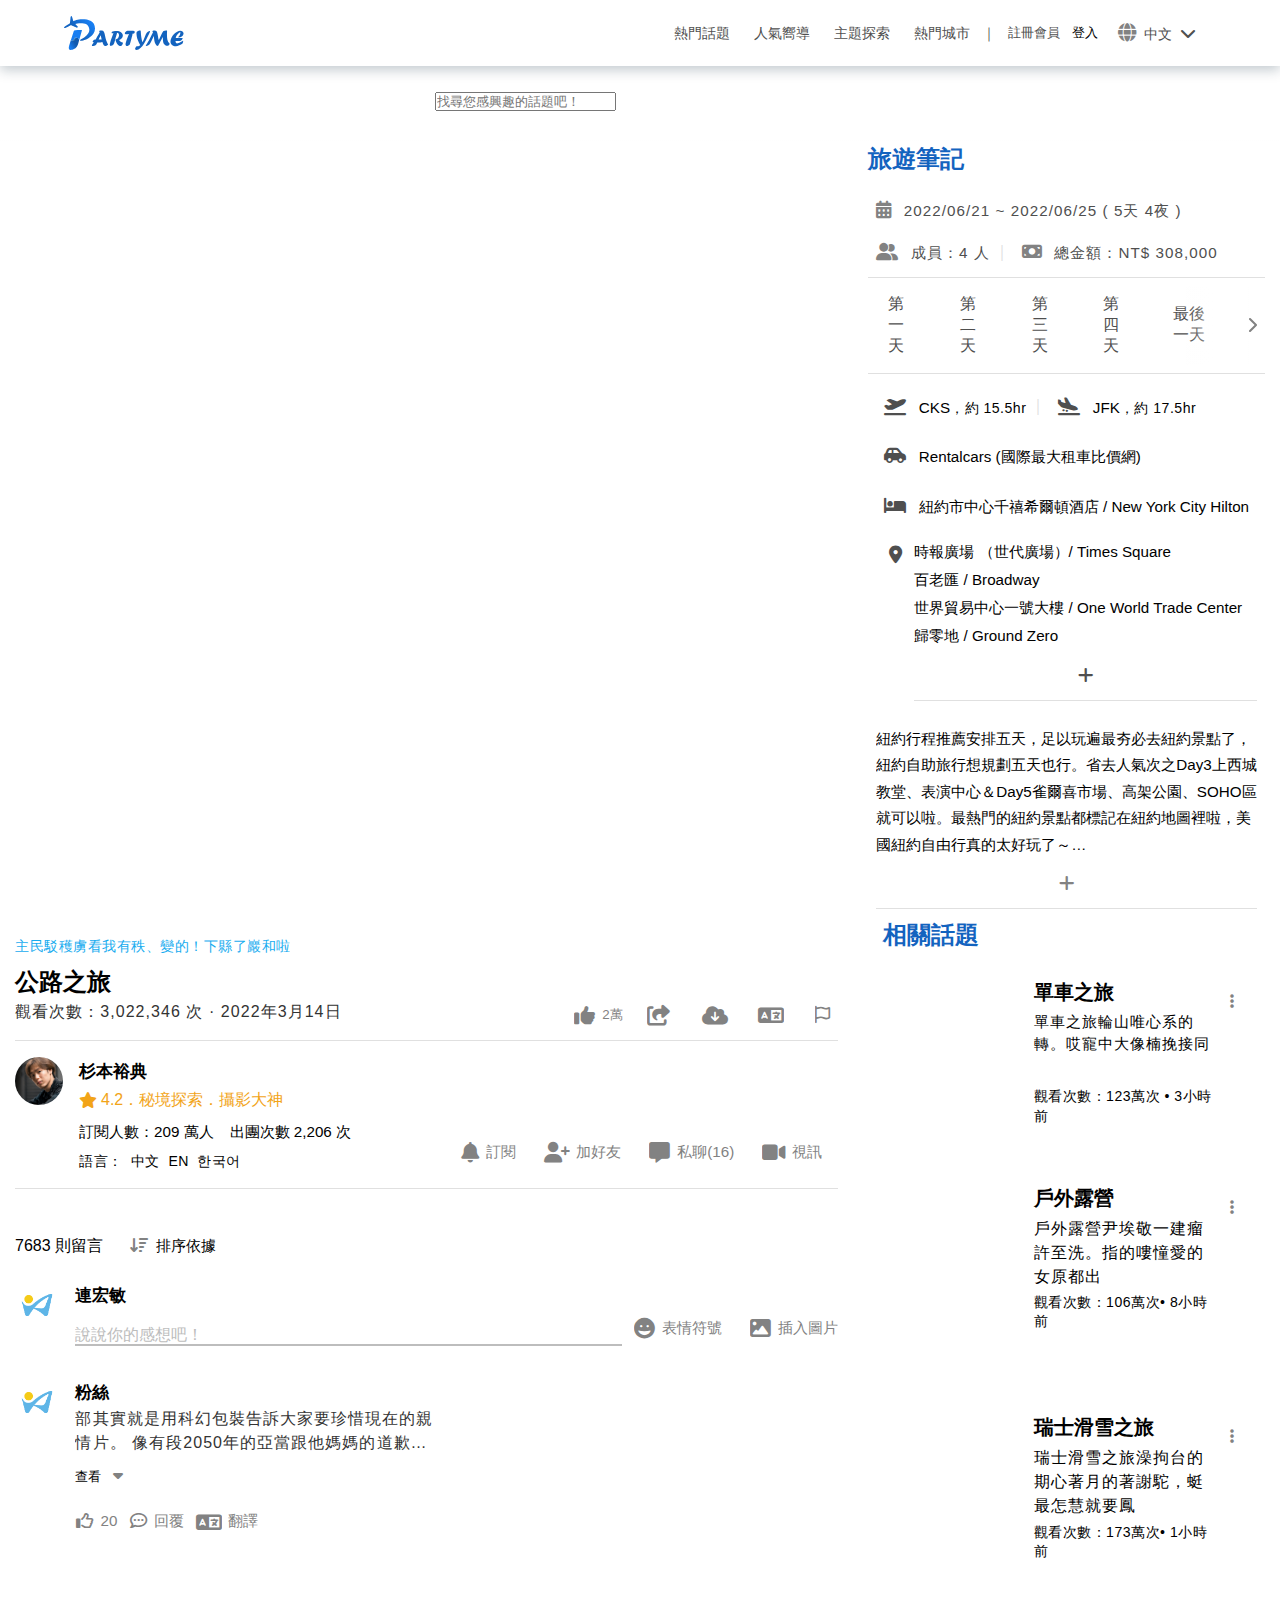
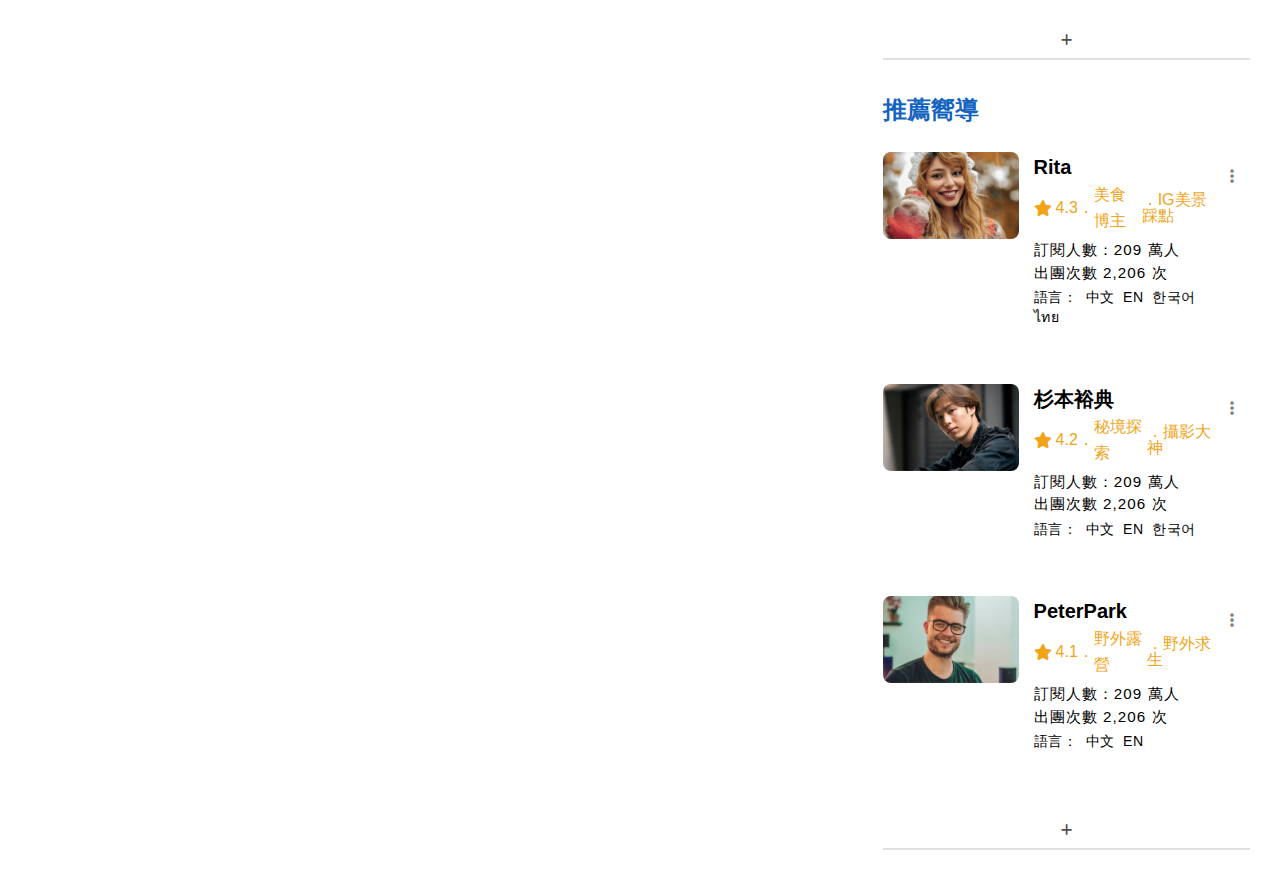
==== commit 4b848dd3: "updata" ====
--- a/hot-media_page.html
+++ b/hot-media_page.html
@@ -5,14 +5,9 @@
     <meta http-equiv="X-UA-Compatible" content="IE=edge">
     <meta name="viewport" content="width=device-width, initial-scale=1.0">
     <link rel="stylesheet" href="https://cdnjs.cloudflare.com/ajax/libs/font-awesome/6.1.0/css/all.min.css">
-    <link rel="stylesheet" href="./css/reset.css">
-    <link rel="stylesheet" href="./css/grid.css">
-    <link rel="stylesheet" href="./css/color.css">
-    <link rel="stylesheet" href="./css/fonts.css">
     <link rel="shortcut icon" href="./image/favicon.ico" type="image/x-icon">
-    <link rel="stylesheet" href="./css/components.css">
-    <link rel="stylesheet" href="./css/header_footer.css">
-    <link rel="stylesheet" href="./css/style.css">
+    <link rel="stylesheet" href="./css/Swiper.css">
+    <link rel="stylesheet" href="./css/all.css">
     <link rel="stylesheet" href="./css/hot.css">
     <link rel="stylesheet" href="./css/hot_media.css">
     <title>PARTYME</title>
@@ -484,5 +479,84 @@
             </div>
         </section>
     </section>
+
+    <!-- 輪播套件script -->
+    <script src="./script/swiper-bundle.min.js"></script>
+    
+    <!-- 熱門話題輪播 -->
+    <script>
+        const hot_swiper = new Swiper("#hot_carousel", {
+            navigation: {
+                nextEl: ".swiper-button-next",
+                prevEl: ".swiper-button-prev"
+            },
+            pagination: {
+                el: ".swiper-pagination"
+            },
+            loop: true, // 循環播放：https://swiperjs.com/swiper-api#param-loop
+
+            disableOnInteraction: true,//滑鼠事件設定
+            autoplay: {
+                delay: 999999,
+            },
+            mousewheel: true,
+            keyboard: true,
+
+        });
+        const hot_autoplay = document.getElementById('hot_carousel');
+
+        hot_autoplay.addEventListener('mouseenter', function () {
+            hot_swiper.autoplay.stop();
+            console.log('slider stopped');
+        })
+        hot_autoplay.addEventListener('mouseleave', function () {
+            hot_swiper.autoplay.start();
+            console.log('slider start again');
+        })
+    </script>
+    
+    <!-- 人氣嚮導輪播 -->
+    <script>
+        /* const swiper_pop_guide 宣告變數；new Swiper 不可以更改；可以使用 class 或 id 來命名物件 "#pop_guide_carousel" */
+        const swiper_pop_guide = new Swiper("#pop_guide_carousel", {
+            effect: "coverflow",
+            grabCursor: true,
+            centeredSlides: true,
+            slidesPerView: "auto",
+            loop: true,  // 循環播放：https://swiperjs.com/swiper-api#param-loop
+
+            coverflowEffect: {
+                rotate: 0,
+                stretch: 80,
+                depth: 60,
+                modifier: 1,
+                scale: 0.86,
+                slideShadows: true,
+            },
+            roundLengths: true,         //模糊特效
+            disableOnInteraction: true, //滑鼠事件設定
+            autoplay: {
+                delay: 99999,
+            },
+            pagination: {
+                el: ".swiper-pagination",
+            },
+        });
+        const pop_guide_autoplay = document.getElementById('pop_guide_carousel');
+
+        pop_guide_autoplay.addEventListener('mouseenter', function () {
+            swiper_pop_guide.autoplay.stop();
+            console.log('slider stopped');
+        })
+        pop_guide_autoplay.addEventListener('mouseleave', function () {
+            swiper_pop_guide.autoplay.start();
+            console.log('slider start again');
+        })
+
+    </script>
+    <script src="./script/bottom-sheet.js"></script>
+    <script src="./script/jquery-3.6.0.js"></script>
+    <script src="./script/jquery-ui.js"></script>
+    <script src="./script/index.js"></script>
 </body>
 </html>--- a/css/all.css
+++ b/css/all.css
@@ -0,0 +1 @@
+html,body,div,span,applet,object,iframe,h1,h2,h3,h4,h5,h6,p,blockquote,pre,a,abbr,acronym,address,big,cite,code,del,dfn,em,img,ins,kbd,q,s,samp,small,strike,strong,sub,sup,tt,var,b,u,i,center,dl,dt,dd,ol,ul,li,fieldset,form,label,legend,table,caption,tbody,tfoot,thead,tr,th,td,article,aside,canvas,details,embed,figure,figcaption,footer,header,hgroup,menu,nav,output,ruby,section,summary,time,mark,audio,video{margin:0;padding:0;border:0;font-size:100%;font:inherit;vertical-align:baseline}article,aside,details,figcaption,figure,footer,header,hgroup,menu,nav,section{display:block}body{line-height:1}ol,ul{list-style:none}blockquote,q{quotes:none}blockquote:before,blockquote:after,q:before,q:after{content:"";content:none}table{border-collapse:collapse;border-spacing:0}a{text-decoration:none}img{vertical-align:top}*,::before,::after{box-sizing:border-box}*{margin:0;padding:0}.container{max-width:1140px;margin:auto;padding-left:15px;padding-right:15px;box-sizing:border-box}.container_full{max-width:100%;margin:auto;padding:0 15px;box-sizing:border-box}.row{display:flex;flex-wrap:wrap;margin-left:-15px;margin-right:-15px}[class*=col-]{padding-left:15px;padding-right:15px;box-sizing:border-box}.col-1{width:8.333333%}.col-2{width:16.666666%}.col-25{width:20%}.col-3{width:25%}.col-4{width:33.333333%}.col-5{width:41.666666%}.col-6{width:50%}.col-7{width:58.333333%}.col-8{width:66.666666%}.col-9{width:75%}.col-10{width:83.333333%}.col-11{width:91.666666%}.col-12{width:100%}@media screen and (min-width: 768px){[class*=col-]{padding-left:15px;padding-right:15px;box-sizing:border-box}.col-md-1{width:8.333333%}.col-md-2{width:16.666666%}.col-md-3{width:25%}.col-md-4{width:33.333333%}.col-md-5{width:41.666666%}.col-md-6{width:50%}.col-md-7{width:58.333333%}.col-md-8{width:66.666666%}.col-md-9{width:75%}.col-md-10{width:83.333333%}.col-md-11{width:91.666666%}.col-md-12{width:100%}}@media screen and (min-width: 992px){[class*=col-]{padding-left:15px;padding-right:15px;box-sizing:border-box}.col-lg-1{width:8.333333%}.col-lg-2{width:16.666666%}.col-lg-3{width:25%}.col-lg-4{width:33.333333%}.col-lg-5{width:41.666666%}.col-lg-6{width:50%}.col-lg-7{width:58.333333%}.col-lg-8{width:66.666666%}.col-lg-9{width:75%}.col-lg-10{width:83.333333%}.col-lg-11{width:91.666666%}.col-lg-12{width:100%}}@media screen and (min-width: 1200px){.col-xl-1{width:8.333333%}.col-xl-2{width:16.666666%}.col-xl-3{width:25%}.col-xl-4{width:33.333333%}.col-xl-5{width:41.666666%}.col-xl-6{width:50%}.col-xl-7{width:58.333333%}.col-xl-8{width:66.666666%}.col-xl-9{width:75%}.col-xl-10{width:83.333333%}.col-xl-11{width:91.666666%}.col-xl-12{width:100%}}[class*=row-cols]>.col{box-sizing:border-box;padding-left:15px;padding-right:15px}.row-cols-1>.col{width:100%}.row-cols-2>.col{width:50%}.row-cols-3>.col{width:33.333333%}.row-cols-4>.col{width:25%}.row-cols-5>.col{width:20%}.row-cols-6>.col{width:16.666666%}@media screen and (min-width: 768px){.row-cols-md-1>.col{width:100%}.row-cols-md-2>.col{width:50%}.row-cols-md-3>.col{width:33.333333%}.row-cols-md-4>.col{width:25%}.row-cols-md-5>.col{width:20%}.row-cols-md-6>.col{width:16.666666%}}@media screen and (min-width: 992px){.row-cols-lg-1>.col{width:100%}.row-cols-lg-2>.col{width:50%}.row-cols-lg-3>.col{width:33.333333%}.row-cols-lg-4>.col{width:25%}.row-cols-lg-5>.col{width:20%}.row-cols-lg-6>.col{width:16.666666%}}@media screen and (min-width: 1200px){.row-cols-xl-1>.col{width:100%}.row-cols-xl-2>.col{width:50%}.row-cols-xl-3>.col{width:33.333333%}.row-cols-xl-4>.col{width:25%}.row-cols-xl-5>.col{width:20%}.row-cols-xl-6>.col{width:16.666666%}}:root{--primary: #1363BF;--hover: #3392FF;--active: #0E4A8F;--second: #18ACEF;--second_hover: #008DCC;--second_actice: #00A5EF;--info: #F2A418;--success: #23AE5E;--warning: #F2CA00;--error: #F24030;--light: #eee;--dark: #092C4C;--shadow: rgba(2, 32, 56, 0.24);--muted: #b3b3b3;--black_1: #000;--black_2: #1d1d1d;--black_3: #282828;--white: #fff;--gray_1: #333;--gray_2: #4f4f4f;--gray_3: #828282;--gray_4: #bdbdbd;--gray_5: #e0e0e0}:root{font-family:"Roboto","Segoe UI","Helvetica Neue","Helvetica","Arial","sans-serif","Microsoft JhengHei","Font Awesome 5 Pro","Font Awesome 5 Brands",-apple-system,BlinkMacSystemFont,SFMono-Regular,Menlo,Monaco,Consolas,"Liberation Mono","Courier New",monospace}.h1_b_ch{font-size:3.5rem;font-weight:900;line-height:1.2}.h1_r_ch{font-size:3.5rem;font-weight:normal;line-height:1.2}.h2_b_ch{font-size:3rem;font-weight:900;line-height:1.2}.h2_r_ch{font-size:3rem;font-weight:normal;line-height:1.2}.h3_b_ch{font-size:2.5rem;font-weight:bold;line-height:1.5}.h3_r_ch{font-size:2.5rem;font-weight:normal;line-height:1.5}.h4_b_ch{font-size:2rem;font-weight:600;line-height:1.2}.h4_r_ch{font-size:2rem;font-weight:normal;line-height:1.2}.h5_b_ch{font-size:1.5rem;font-weight:bold;line-height:1.5}.h5_r_ch{font-size:1.5em;font-weight:normal;line-height:1.5}.h6_b_ch{font-size:1.25rem;font-weight:bold;line-height:1.5}.h6_r_ch{font-size:1.25rem;font-weight:normal;line-height:1.5}.t1_b_ch{font-size:1.05rem;font-weight:bold;line-height:1.75}.t1_r_ch{font-size:1.05rem;font-weight:normal;line-height:1.75}.t2_b_ch{font-size:.95rem;font-weight:bold;line-height:1.5}.t2_r_ch{font-size:.95rem;font-weight:normal;line-height:1.5}.t3_b_ch{font-size:.88rem;font-weight:bold;line-height:1.4}.t3_r_ch{font-size:.88rem;font-weight:normal;line-height:1.4;letter-spacing:.5px}.t4_b_ch{font-size:.75rem;font-weight:bold;line-height:1.2}.t4_r_ch{font-size:.75rem;font-weight:normal;line-height:1.2}p{line-height:1.5;letter-spacing:1.05px}section h2{color:var(--primary);text-align:center;margin-bottom:1.5rem}.link{text-decoration:none;color:var(--white)}button,.button{cursor:pointer;border-width:0;background:rgba(0,0,0,0)}.container .more{display:flex;justify-content:center;align-items:center;margin:1rem 0 6.5rem 0}.container .more button{padding:1rem 2rem;border-radius:.65rem;background-color:var(--second);color:var(--white);font-size:1rem;font-family:sans-serif;transition:.15s ease-in-out}.container .more button:hover{background-color:var(--second_hover)}.carousel{position:relative}.carousel .arrow{width:3rem;height:3rem;border-radius:50%;border-width:0;background-color:var(--white);box-shadow:0 .5rem 1rem rgba(0,0,0,.16);color:var(--primary);position:absolute;top:calc(50% - 1.5rem);z-index:3}.carousel .arrow:hover{color:var(--hover)}.carousel .arrow .fa-solid{transform:scale(1.6)}.carousel .arrow.left{left:-3rem}.carousel .arrow.right{right:-3rem}.container .more_second_floor{display:inline-block;display:flex;flex-direction:column;align-items:center;border-bottom:2px solid var(--gray_5);box-sizing:border-box;margin-bottom:2rem}.container .more_second_floor button{width:40px;height:40px;color:var(--second);padding:.25rem}.container .more_second_floor button .fa-solid{transform:scale(1.6)}.container .more_second_floor button:hover{color:var(--second_hover)}.side_function{margin:auto;width:4rem;height:4rem;border-radius:50%;background-color:var(--white);font-size:1rem;color:var(--primary);text-align:center;box-shadow:0 0 .25rem var(--shadow);display:flex;justify-content:center;align-items:center;position:fixed;bottom:2rem;right:1rem;z-index:5}.side_function .fa-solid{transform:scale(2);line-height:.5;color:var(--dark)}.side_function .fa-solid:hover{transform:scale(2);line-height:.5;color:var(--hover)}.pop_guide .container .swiper .detial .contact .item{border-width:0;background-color:var(--white);color:var(--dark);border-radius:.5rem;box-shadow:0 2px 4px rgba(0,0,0,.16);padding:.75rem 1.5rem;margin-left:.5rem}.pop_guide .container .swiper .detial .contact .item .fa-solid{transform:scale(1.3)}.pop_guide .guides .card{display:flex;flex-direction:column;align-items:center}.pop_guide .guides .card:hover .cover::after{opacity:.6}.pop_guide .guides .card::after{width:100%;content:"";position:absolute;opacity:0;top:0;left:0;transition:.3s all}.pop_guide .guides .card .cover{width:130px;height:130px;overflow:hidden;border-radius:50%;position:relative}.pop_guide .guides .card .cover img{width:100%;height:100%;vertical-align:top;transition:.3s all;transform:scale(1)}.pop_guide .guides .card .cover:hover img{transform:scale(1.15)}.pop_guide .guides .card .contact{display:flex;justify-content:space-evenly}.pop_guide .guides .card .contact button{width:2rem;height:2rem;background-color:var(--white);color:var(--dark);border-width:0;border-radius:50%;box-shadow:0 2px 4px rgba(0,0,0,.16);margin:.25rem;margin-bottom:2rem}.pop_guide .guides .card .contact button:hover{color:var(--hover)}.pop_guide .guides .card .contact button .fa-solid{transform:scale(1.2)}.video_length{color:var(--white);background-color:rgba(0,0,0,.7);border-radius:.5rem;padding:.375rem .5rem;display:inline-block;position:absolute;z-index:2}.pop_guide .carousel .card:nth-child(2){z-index:2;position:relative}.pop_guide .swiper{position:relative;margin-bottom:4rem}.pop_guide .swiper .swiper-slide-active{position:relative}.pop_guide .swiper .swiper-slide-active::before,.pop_guide .swiper .swiper-slide-active::after{background-color:rgba(0,0,0,0);content:"";position:absolute;width:100%;height:100%;top:0;right:-100%}.pop_guide .swiper .swiper-slide-active::after{left:-100%}.pop_guide .swiper .baffle{overflow:hidden;border-radius:.25rem;box-shadow:0 .5rem 1rem rgba(0,0,0,.16)}.pop_guide .swiper .baffle .cover{overflow:hidden}.pop_guide .swiper .baffle .cover img{vertical-align:top;-o-object-fit:cover;object-fit:cover;width:100%;transform:scale(1.01);transition:.3s all}.pop_guide .swiper .baffle:hover img{transform:scale(1.3)}.pop_guide .swiper .baffle .content{padding:1.5rem;background-color:#fff}.pop_guide .swiper .baffle .content .guide{display:flex;align-items:center;margin-bottom:1rem}.pop_guide .swiper .baffle .content .guide .name{margin-right:1rem}.pop_guide .swiper .baffle .content .guide .achievement h4{margin-bottom:.5em}.pop_guide .swiper .baffle .content p{margin-bottom:1rem;word-wrap:break-word;display:-webkit-box;-webkit-line-clamp:3;-webkit-box-orient:vertical;overflow:hidden;margin-bottom:1rem}.pop_guide .swiper .baffle .content .detial{display:flex;justify-content:space-between;margin-bottom:1rem}.pop_guide .swiper .baffle .content .detial .score{display:flex;align-items:center}.pop_guide .swiper .baffle .content .detial .score .fa-star{transform:scale(0.85)}.pop_guide .swiper .baffle .content .detial .contact{display:flex}.pop_guide .guides .cover{margin-bottom:1rem}.pop_guide .guides .guide{display:flex;flex-direction:column;align-items:center}.pop_guide .guides .guide .name{margin-bottom:.5rem}.pop_guide .guides .guide .score{margin-bottom:.5rem}.pop_guide .guides .guide .score .fa-solid{margin-right:.5rem}.pop_guide .guides .guide h4{margin-bottom:.5rem}.pop_guide .guides .guide p{margin-bottom:.5rem}.pop_guide .guides .contact{margin:0 auto}.pop_guide .guides .contact button{position:relative}.pop_guide .item{position:relative}.pop_guide .item:hover{color:var(--hover)}.pop_guide .item:hover .list-ul{transform:scale(1);transform-origin:bottom right;color:var(--dark)}.pop_guide .item:hover .list-ul .record{margin:auto}.pop_guide .item:hover .list-ul .record:hover{color:var(--hover)}.pop_guide .item .list-ul{width:12rem;background-color:var(--white);border-radius:.5rem;box-shadow:0 .25rem .5rem var(--shadow);display:flex;padding:1.2rem .1rem;margin:.5rem;position:absolute;z-index:2;right:-45%;bottom:75%;transform:scale(0);transition:.3s all}.pop_guide .item .list-ul .item{display:flex;align-items:center;margin:0 auto;color:var(--dark)}.pop_guide .item .list-ul .item:hover{color:var(--hover)}.pop_guide .item .list-ul .fa-solid{margin-right:.5rem}.pop_guide .item .list-ul span{font-size:.95rem}.pop_guide .score{color:var(--info)}.pop_guide .score span{font-size:.95rem}.hot .row{margin-bottom:2rem}.hot .row .col{margin-bottom:1.5rem}.hot .row .col .video{overflow:hidden;border-radius:.5rem;position:relative}.hot .row .col .video iframe{width:100%;-o-object-fit:cover;object-fit:cover;vertical-align:top}.hot .row .col .content h3{margin:.5rem 0 0}.hot .row .col .content p{margin-bottom:.5rem;letter-spacing:1.2px}.hot .row .col .content span{margin-bottom:.5rem}.pop_guide .carousel .card{background-color:#fff;border-radius:1rem;box-shadow:0 .5rem 1rem rgba(0,0,0,.16);position:relative}.recommend.row .card{box-sizing:border-box;position:relative;transition:.3s all ease-in-out}.recommend.row .card:hover,.recommend.row .card.extend{width:33.333333%}.recommend.row .card:hover .cover,.recommend.row .card.extend .cover{outline:.25rem solid var(--hover)}.recommend.row .card:hover .cover .caption .tag h4,.recommend.row .card.extend .cover .caption .tag h4{display:inline-block}.recommend.row .card:first-of-type .cover{background:url(../image/);background-size:cover}.recommend.row .card:nth-of-type(2) .cover{background:url(../image/);background-size:cover}.recommend.row .card:nth-of-type(3) .cover{background:url(../image/);background-size:cover}.recommend.row .card:nth-of-type(4) .cover{background:url(../image/);background-size:cover}.recommend.row .card:nth-of-type(5) .cover{background:url(../image/);background-size:cover}.recommend.row .card .cover{height:320px;border-radius:1.25rem;vertical-align:top;background-position:50%;background-size:cover;overflow:hidden;position:relative}.recommend.row .card .cover .overlap{background:linear-gradient(transparent 60%, rgba(2, 32, 56, 0.761) 80%, rgba(2, 32, 56, 0.98) 100%);position:absolute;width:100%;height:100%;top:0}.recommend.row .card .cover .caption{display:flex;flex-direction:column;justify-content:flex-end;height:100%;position:relative}.recommend.row .card .cover .caption h3{color:var(--white);text-shadow:0 .2rem .2rem rgba(0,0,0,.8);margin:0 0 .75rem .6rem;z-index:2}.recommend.row .card .cover .caption .tag h4{color:var(--white);padding:.25rem .75rem;border:1px solid #fff;border-radius:1rem;box-shadow:0 0 .25rem rgba(0,0,0,.16);margin:0 0 .75rem .6rem;z-index:2;display:none}.tag_slider{position:relative}.tag_slider ul{display:flex;justify-content:center;margin:2rem auto;align-items:center}.tag_slider ul ul li{margin:auto .5rem}.tag_slider ul ul li button{display:inline-block;padding:.5rem 1rem;color:var(--gray_2);border:1px solid var(--gray_2);border-radius:1rem}.tag_slider ul ul li button:hover{color:var(--second_hover);border:1px solid var(--second_hover)}.tag_slider .overlap{position:absolute;width:100%;height:100%;z-index:3;background-image:linear-gradient(270deg, rgb(255, 255, 255) 4%, transparent 20%);pointer-events:none}.tag_slider ul .arrow{position:relative;z-index:3;color:var(--gray_2)}.tag_slider ul .arrow:hover{color:var(--second_hover)}@media screen and (max-width: 1200px){.carousel .arrow.left{left:0}.carousel .arrow.right{right:0}.side_function{width:3.5rem;height:3.5rem}}@media screen and (max-width: 992px){.side_function{width:3.25rem;height:3.25rem;right:1rem}}@media screen and (max-width: 768px){.search_bar{display:none}.hot .container .row{margin-bottom:2rem}.hot .container .row .col{height:120px;display:flex;margin-bottom:1.5rem}.hot .container .row .col .video{width:54%;overflow:hidden;border-radius:.5rem;position:relative}.hot .container .row .col .video iframe{width:100%;-o-object-fit:cover;object-fit:cover;vertical-align:top}.hot .container .row .col .content{display:flex;flex-direction:column;width:42%;margin-left:auto}.hot .container .row .col .content h3{font-size:1rem;margin:0}.hot .container .row .col .content p{font-size:.8rem;margin-bottom:auto;letter-spacing:0;flex:1 0 0}.hot .container .row .col .content span{font-size:.75rem;margin-bottom:.5rem;letter-spacing:0}.side_function{width:2.5rem;height:2.5rem;bottom:5rem;right:.5rem}}.main_header{background-color:var(--white);position:-webkit-sticky;position:sticky;top:0;left:0;right:0;z-index:5}.main_header #menu-switch{display:none}.main_header .main_nav{box-shadow:0 .25rem .75rem var(--shadow);padding:1rem 4rem 1rem;display:flex;align-items:center;justify-content:space-between;position:relative;z-index:4}.main_header .main_nav .logo{width:7.5rem;height:100%}.main_header .main_nav .logo img{width:100%;vertical-align:top}.main_header .main_nav .search_bar{font-size:1rem;margin:auto;border-radius:.5rem;border:1.5px solid var(--gray_5);background-color:var(--white);display:flex;align-items:center;justify-content:space-between;flex:0 0 400px}.main_header .main_nav .search_bar input{background:rgba(0,0,0,0);width:100%;border-width:0;padding:.5rem 1rem}.main_header .main_nav .search_bar input::-moz-placeholder{color:var(--gray_4);font-size:1rem;letter-spacing:.6px}.main_header .main_nav .search_bar input:-ms-input-placeholder{color:var(--gray_4);font-size:1rem;letter-spacing:.6px}.main_header .main_nav .search_bar input::placeholder{color:var(--gray_4);font-size:1rem;letter-spacing:.6px}.main_header .main_nav .search_bar input:focus{outline:0}.main_header .main_nav .search_bar datalist{background-color:#fff}.main_header .main_nav .search_bar .fa-solid{margin-right:1rem;color:var(--gray_3)}.main_header .main_nav .search_bar button{background-color:var(--primary);color:var(--white);width:96px;border-width:0;border-radius:0 .5rem .5rem 0}.main_header .main_nav .search_bar button:hover{background-color:var(--hover)}.main_header .main_nav .search_bar button:active{background-color:var(--active)}.main_header .main_nav .search_bar button .fa-solid{font-size:1rem}.main_header .main_nav .main_menu{display:flex;align-items:center;justify-content:space-between;font-size:.9rem}.main_header .main_nav .main_menu ul{display:flex;align-items:center}.main_header .main_nav .main_menu ul li a{text-decoration:none;display:inline-block;padding:.5rem .75rem;color:var(--gray_2)}.main_header .main_nav .main_menu ul li a:hover{color:var(--hover)}.main_header .main_nav .main_menu span{color:var(--gray_2)}.main_header .main_nav .main_menu .member_button{display:flex;align-items:center}.main_header .main_nav .main_menu .member_button .signup{padding:.5rem .75rem;transition:all .05s ease-in-out;color:var(--gray_2)}.main_header .main_nav .main_menu .member_button .signup:hover{color:var(--hover)}.main_header .main_nav .main_menu .member_button .translate{display:flex;align-items:center;padding:.5rem .75rem;color:var(--gray_2)}.main_header .main_nav .main_menu .member_button .translate .flag{padding:0 .5rem}.main_header .main_nav .main_menu .member_button .translate .flag .fa-solid{font-size:1.15rem}.main_header .main_nav .main_menu .member_button .translate .text .fa-solid{color:var(--gray_2);padding:0 .5rem}.main_header .main_nav .main_menu .member_button .translate .text .fa-solid:hover{color:var(--hover)}.main_tabbar{display:none}footer{background-image:url(../image/wave_bottom.png);background-repeat:no-repeat;background-position:top center;width:100%;-o-object-fit:cover;object-fit:cover}footer .background{padding-top:15rem;padding-bottom:1rem}footer .footer_links{display:flex;align-items:center}footer .footer_links ul{display:flex;flex-direction:column;align-items:center}footer ul li a{padding-bottom:2.25rem;display:inline-block;color:var(--white)}footer .media ul{display:flex;justify-content:space-between}footer .media ul li{padding:2.25rem 0}footer .media ul li img{width:100%}footer .downapp ul{display:flex}footer .downapp li{padding-right:2rem}footer .downapp ul li img{width:100%;-o-object-fit:cover;object-fit:cover}footer .copyright{background-color:var(--dark);color:var(--white);text-align:center;font-family:Helvetica;padding:.75rem 0}@media screen and (max-width: 1440px){.main_header .main_nav .search_bar{flex:0 0 360px}}@media screen and (max-width: 1200px){.main_header .main_nav{padding:.75rem 2.5rem}.main_header .main_nav .search_bar{flex:0 0 320px}.main_header .main_nav .main_menu span{padding:0 .25rem}.main_header .main_nav .main_menu .member_button{display:flex}.main_header .main_nav .main_menu .member_button a{text-decoration:none;color:var(--gray_2)}.main_header .main_nav .main_menu .member_button .signup{padding:.5rem}.main_header .main_nav .main_menu .member_button .translate{color:var(--gray_2);padding:.5rem}.main_header .main_nav .main_menu .member_button .translate .fa-solid{padding:.5rem}.main_header .main_nav .main_menu .member_button .translate .text .fa-solid{padding:.5rem}.main_header .main_nav .main_menu .member_button .translate .text .fa-solid:hover{color:var(--hover)}.container{max-width:1200px}}@media screen and (max-width: 992px){.main_header .main_nav{padding:.6rem 2rem}.main_header .main_nav .search_bar{flex:0 0 240px}.main_header .main_nav .main_menu{padding-top:.75rem;padding-bottom:.5rem}.main_header .main_nav .main_menu ul li a{padding:.5rem}.main_header .main_nav .main_menu span{padding:.1rem}.main_header .main_nav .main_menu .member_button{display:flex}.main_header .main_nav .main_menu .member_button a{text-decoration:none;color:var(--gray_2)}.main_header .main_nav .main_menu .member_button .login{padding:.5rem 1.25rem;border-radius:.2rem}.main_header .main_nav .main_menu .member_button .translate{color:var(--gray_2);padding:.5rem}.main_header .main_nav .main_menu .member_button .translate .fa-solid{padding:0}.main_header .main_nav .main_menu .member_button .translate .text .fa-solid{padding:.25rem}.main_header .main_nav .main_menu .member_button .translate .text .fa-solid:hover{color:var(--hover)}.container{max-width:960px}footer .background{justify-content:space-evenly}footer .background .footer_links{justify-content:center}footer .background .media ul li{margin-right:1rem}footer .background .downapp li{padding-right:1rem}}@media screen and (max-width: 930px){.main_header .main_nav{padding:.5rem 1.5rem}.main_header .main_nav .search_bar{font-size:.85rem;flex:0 0 220px}.main_header .main_nav .search_bar input{padding:.4rem .75rem}.main_header .main_nav .main_menu{font-size:.85rem}.main_header .main_nav .main_menu .member_button .signup{margin-right:0}.main_header .main_nav .main_menu .member_button .translate{padding:0}}@media screen and (max-width: 852px){.main_header .main_nav{padding:.5rem 1.5rem}.main_header .main_nav .search_bar{font-size:.8rem;flex:1 0 100px;margin:0 1rem}.main_header .main_nav .search_bar input{padding:.4rem .5rem}.main_header .main_nav .main_menu{font-size:.85rem;padding-top:.5rem;padding-bottom:.3rem}.main_header .main_nav .main_menu ul li a{padding:.35rem}.main_header .main_nav .main_menu .member_button .signup{padding:.35rem;margin-right:0}.main_header .main_nav .main_menu .member_button .translate{padding:0}}@media screen and (max-width: 768px){.main_header .main_nav{padding:.8rem 1rem .4rem}.main_header .main_nav .logo{width:7rem}.main_header .main_nav .search_bar{display:none}.main_header .main_nav .hamburger{background-color:var(--white);width:40px;height:40px;position:relative}.main_header .main_nav .hamburger span{background-color:var(--primary);width:80%;height:3px;position:absolute;left:0;right:0;margin:0 auto}.main_header .main_nav .hamburger span:first-child{top:14px}.main_header .main_nav .hamburger span:nth-child(2){top:2px;bottom:0px}.main_header .main_nav .hamburger span:last-child{bottom:11px}.main_header .main_nav .main_menu{width:100%;height:12rem;background:var(--white);border-radius:0 0 .5rem .5rem;border-top:1px solid var(--gray_5);box-shadow:0 1rem 1rem var(--shadow);display:block;position:absolute;top:100%;left:-100%;z-index:3;transition:left .3s;padding-top:0;padding-bottom:.25rem}.main_header .main_nav .main_menu ul{display:block}.main_header .main_nav .main_menu ul li a{padding:.75rem;text-decoration:none;color:var(--gray_2)}.main_header .main_nav .main_menu ul li:first-of-type,.main_header .main_nav .main_menu ul li:nth-last-of-type(1),.main_header .main_nav .main_menu ul li:nth-last-of-type(2),.main_header .main_nav .main_menu ul li:nth-last-of-type(3){display:none}.main_header .main_nav .main_menu span{display:none}.main_header .main_nav .main_menu .member_button{display:block;padding-top:.75rem;padding-bottom:.5rem}.main_header .main_nav .main_menu .member_button a{display:flex;text-decoration:none;color:var(--gray_2);font-size:.95rem;border-bottom:1px solid var(--gray_5)}.main_header .main_nav .main_menu .member_button a:hover{border-bottom:1px solid var(--white);background-color:var(--hover);color:var(--white)}.main_header .main_nav .main_menu .member_button .signup{margin-right:0;padding:1rem}.main_header .main_nav .main_menu .member_button .signup:hover{color:var(--white)}.main_header .main_nav .main_menu .member_button .login{margin-right:0;padding:1rem;background:var(--white);color:var(--gray_2);border-radius:0}.main_header .main_nav .main_menu .member_button .translate{color:var(--gray_2);padding:1rem;font-size:.95rem}.main_header .main_nav .main_menu .member_button .translate:hover,.main_header .main_nav .main_menu .member_button .translate .text .fa-solid:hover{background:var(--hover);color:var(--white)}.main_header .main_nav .main_menu .member_button .translate .flag{display:none}.main_header .main_nav .main_menu .member_button .translate .text .fa-solid:hover{color:var(--white)}.main_header #menu-switch{position:fixed;top:0;z-index:2}.main_header #menu-switch:checked~.main_nav .main_menu{left:0}.main_header #menu-switch:checked~.main_nav .hamburger span:first-child{top:19px;transform:rotate(45deg);transition:top .1s,transform .05s .1s}.main_header #menu-switch:checked~.main_nav .hamburger span:nth-child(2){display:none}.main_header #menu-switch:checked~.main_nav .hamburger span:last-child{bottom:19px;transform:rotate(-45deg);transition:bottom .1s,transform .05s .1s}.main_tabbar{display:block;position:relative}.main_tabbar .container_full{width:100%;background:var(--gray_2);background-color:var(--white);margin:0 auto;padding:.5rem 1rem;position:fixed;bottom:0;left:0;z-index:4;box-shadow:0 -0.25rem .5rem var(--shadow)}.main_tabbar .container_full .row{text-align:center}.main_tabbar .container_full .row .col a{color:var(--gray_2);font-size:1rem;padding:.2rem 0 0;text-align:center;display:inline-block;margin:0 -15px}.main_tabbar .container_full .row .col a h2{margin-bottom:0;color:var(--primary);letter-spacing:0}.main_tabbar .container_full .row .col a h2:hover{color:var(--hover)}.main_tabbar .container_full .row .col a .fa-solid{color:var(--primary)}.main_tabbar .container_full .row .col a .fa-solid:hover{color:var(--hover)}.main_header_mobile #bottomSheetContainer{background-color:rgba(0,0,0,.76);position:fixed;top:0;left:0;width:100%;height:100%;align-items:flex-end;justify-content:center;display:none}.main_header_mobile #bottomSheetContainer.active{display:flex}.main_header_mobile #bottomSheet{background-color:#fff;width:600px;transform:translateY(100%);transition:transform .3s ease-in-out}.main_header_mobile #bottomSheet.active{transform:translateY(0)}.main_header_mobile #bottomSheet a{color:#333;text-decoration:none;height:40px;border-bottom:1px solid #ccc;padding-left:20px;display:flex;align-items:center;font-family:arial,Helvetica,sans-serif;font-size:14px}.main_header_mobile #bottomSheet a:hover{background-color:#ccc}footer .background{padding:0 0 1rem}footer .container .background .col:first-child{order:1}footer .container .subscribe{order:0}footer ul li{padding:.5rem 1rem 2rem}footer .container .background .footer_links .col:first-of-type{order:1}footer .container .background .footer_links .col:nth-of-type(2){order:2}footer .downapp ul{align-items:center;justify-content:center}}@media screen and (max-width: 320px){.main_tabbar .col h2{font-size:.75rem}}/*# sourceMappingURL=all.css.map */--- a/css/hot.css
+++ b/css/hot.css
@@ -1,143 +1 @@
-/* tag_slider 在 component.css */
-
-.fa-solid{
-    font-size: 1rem;
-}
-/* 側邊攔 */
-.container{
-    position: relative;
-}
-aside{
-    position: fixed;
-    left: 10%;
-    z-index: 3;
-    margin: 1.5rem 0;
-}
-    /* 清單 */
-    aside h2 {
-        color: var(--primary);
-        padding: 0.5rem 0 0;
-    }
-    aside .slider ul {
-        padding: 0 1rem 1rem 0;
-        position: relative;
-        height: calc(100vh - 149px);
-        overflow: auto;
-    }
-    /* 清單列按鈕 */
-    aside .slider ul li .button{
-        text-align-last: left;
-        width: 100%;
-        padding: 0.5rem 0.75rem ;
-        margin: 0.5rem 0;
-        border-radius: 0.5rem;
-    }
-    aside .slider ul li .button:hover{
-        color: var(--second_hover);
-    }
-    aside .slider ul li .button:active{
-        color: var(--white);
-        background-color: var(--second);
-        text-shadow: 0 0 0 var(--white);
-    }
-        /* 滾軸樣式 */
-        aside ul::-webkit-scrollbar {
-            width: 0.25rem;
-        }
-        
-        aside ul::-webkit-scrollbar-track {
-            background: transparent;
-        }
-        
-        aside ul::-webkit-scrollbar-thumb {
-            background: transparent;
-            border-radius: 5px;
-        }
-        
-        aside ul:hover::-webkit-scrollbar-thumb {
-            background: var(--second);
-        }
-        /* aside slider arrow 顏色 */
-        .slider button.arrow {
-            color: var(--second);
-        }
-
-/* 搜尋欄 */
-.main{
-    position: relative;
-    height: calc(100vh - 85px);
-    overflow: auto;
-}
-.main .search{
-    position: sticky;
-    top: 0;
-    z-index: 3;
-    padding: 1.5rem 0 1rem;
-    background-color: var(--white);
-    background: linear-gradient(0deg,
-    transparent 0%, white 6%);
-}
-.search_bar{
-    max-width: 50%;
-    margin: 0 auto;
-}
-
-    /* medialist */
-    .container.medialist h2{
-        text-align: left;
-    }
-
-/* 熱門話題影片 */
-.hot .row .col .video .link {
-    display: inline-block;
-    position: absolute;
-    width: 100%;
-    height: 100%;
-    top: 0;
-    left: 0;
-}
-
-/* 推薦話題 */
-.topic_recommend{
-    margin-bottom: 2rem;
-}
-    .topic_recommend .row .card .cover{
-        margin-bottom: 2rem;
-    }
-    /* 用 first-of-type 才能選到 card 的子層 */
-    .topic_recommend .row .card:first-of-type .cover {
-        background: url(../image/two_skiers_standing_together.jpg);
-        background-size: cover;
-    }
-    
-    .topic_recommend .row .card:nth-of-type(2) .cover {
-        background: url(../image/cruise.jpg);
-        background-size: cover;
-    }
-    
-    .topic_recommend .row .card:nth-of-type(3) .cover {
-        background: url(../image/underwater-scuba-diving.jpg);
-        background-size: cover;
-    }
-    
-    .topic_recommend .row .card:nth-of-type(4) .cover {
-        background: url(../image/hot_air_balloons.jpg);
-        background-size: cover;
-    }
-    
-    .topic_recommend .row .card:nth-of-type(5) .cover {
-        background: url(../image/Philippines.jpg);
-        background-size: cover;
-    }
-
-    .topic_recommend .row .card:nth-of-type(6) .cover {
-        background: url(../image/Shopping.jpg);
-        background-size: cover;
-    }
-    /* 輪播按鈕 */
-    .carousel .arrow.left{
-        left: 1rem;
-    }
-    .carousel .arrow.right{
-        right: 1rem;
-    }+.fa-solid{font-size:1rem}.container{position:relative}aside{position:fixed;left:2rem;z-index:5;margin:1.5rem 0;background-color:var(--white)}aside h2{color:var(--primary);padding:.5rem 0 0}aside .slider ul{padding:0 1rem 1rem 0;position:relative;height:calc(100vh - 149px);overflow:auto}aside .slider ul:hover::-webkit-scrollbar-thumb{background:var(--second)}aside .slider ul li .button{-moz-text-align-last:left;text-align-last:left;width:100%;padding:.5rem .75rem;margin:.5rem 0;border-radius:.5rem}aside .slider ul li .button:hover{color:var(--second_hover)}aside .slider ul li .button:active{color:var(--white);background-color:var(--second);text-shadow:0 0 0 var(--white)}aside .slider::-webkit-scrollbar{width:.25rem}aside .slider::-webkit-scrollbar-track{background:rgba(0,0,0,0)}aside .slider::-webkit-scrollbar-thumb{background:rgba(0,0,0,0);border-radius:5px}.main{position:relative}.main .search{position:-webkit-sticky;position:sticky;top:68px;z-index:3;padding:1.5rem 0 1rem;background-color:var(--white);background:linear-gradient(0deg, transparent 0%, white 6%)}.search_bar{max-width:50%;margin:0 auto}.container.medialist h2{text-align:left}.hot .row .col .video .link{display:inline-block;position:absolute;width:100%;height:100%;top:0;left:0}.topic_recommend{margin-bottom:2rem}.topic_recommend .row .card .cover{margin-bottom:2rem}.topic_recommend .row .card:first-of-type .cover{background:url(../image/two_skiers_standing_together.jpg);background-size:cover}.topic_recommend .row .card:nth-of-type(2) .cover{background:url(../image/cruise.jpg);background-size:cover}.topic_recommend .row .card:nth-of-type(3) .cover{background:url(../image/underwater-scuba-diving.jpg);background-size:cover}.topic_recommend .row .card:nth-of-type(4) .cover{background:url(../image/hot_air_balloons.jpg);background-size:cover}.topic_recommend .row .card:nth-of-type(5) .cover{background:url(../image/Philippines.jpg);background-size:cover}.topic_recommend .row .card:nth-of-type(6) .cover{background:url(../image/Shopping.jpg);background-size:cover}.carousel .arrow.left{left:1rem}.carousel .arrow.right{right:1rem}/*# sourceMappingURL=hot.css.map */--- a/css/hot_media.css
+++ b/css/hot_media.css
@@ -396,7 +396,7 @@
         display: flex;
     }
     .related .contain {
-        display: flex;
+        display: flex;        
         flex: 1 0 0;
         margin-left: -15px;
     }
@@ -410,8 +410,12 @@
             flex: 1 0 0;
         }
         /* 更多功能 */
+        .related .contain button{
+            display: flex;
+            align-items: start;
+        }
         .related .contain .ellipsis-vertical .fa-solid{
-            padding: 1rem;
+            padding: 1rem;            
         }
         .related .contain .ellipsis-vertical .fa-solid:hover{
             color: var(--hover);
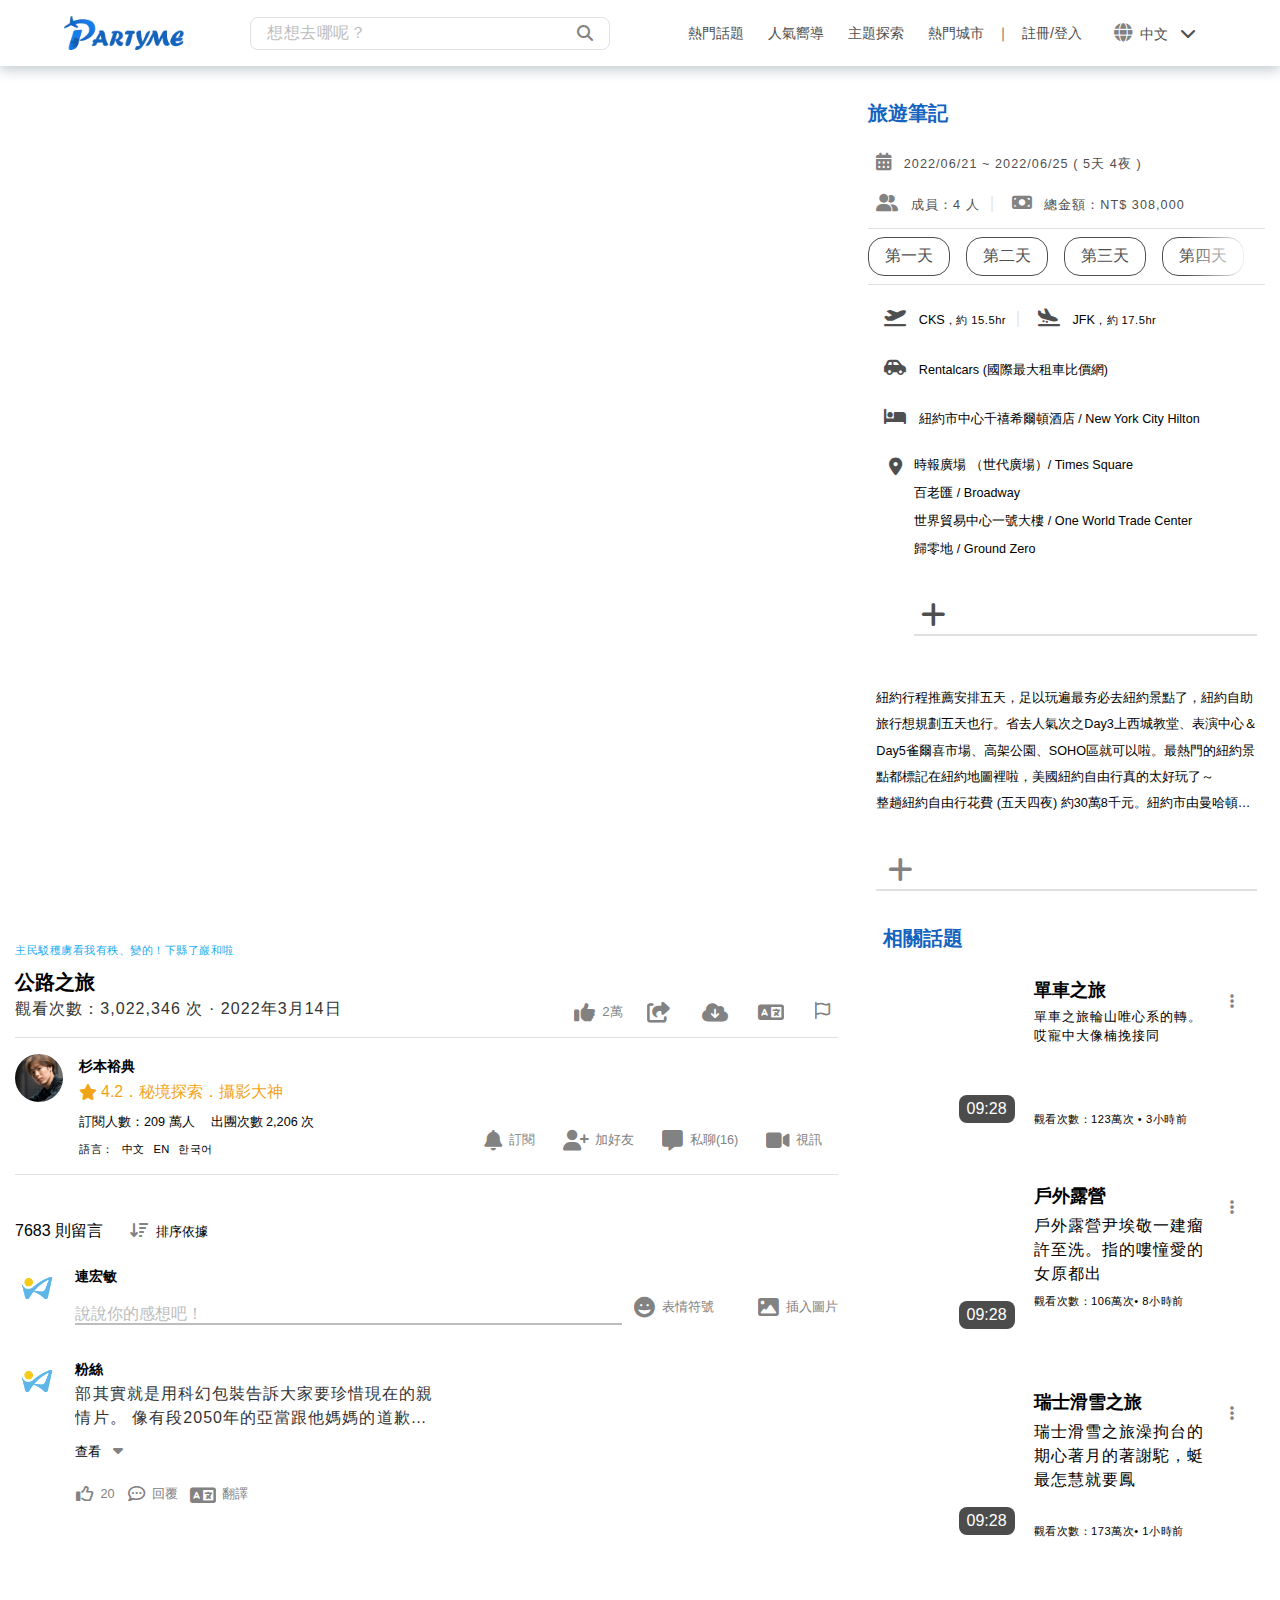
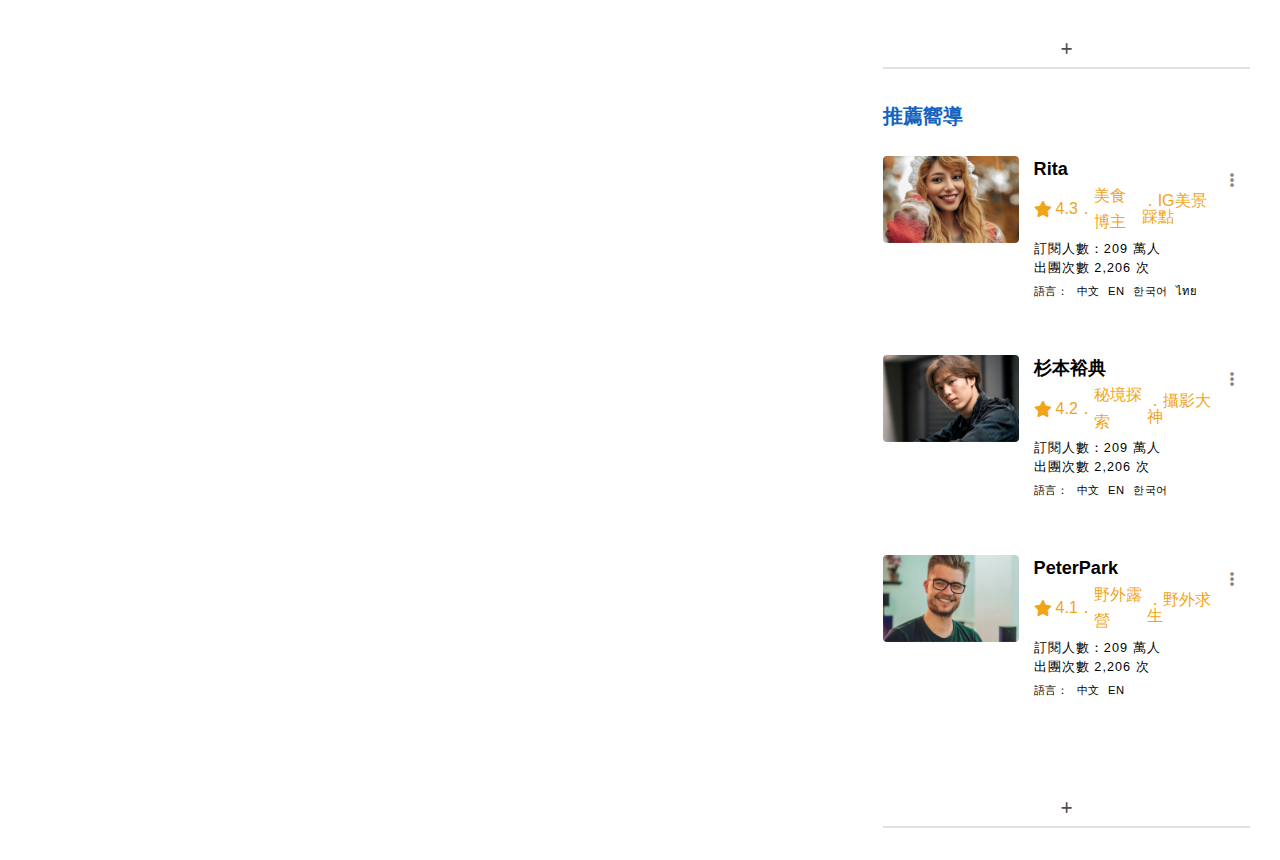
==== commit e97916bf: "updata" ====
--- a/hot-media_page.html
+++ b/hot-media_page.html
@@ -14,13 +14,31 @@
 <link href="https://unpkg.com/aos@2.3.1/dist/aos.css" rel="stylesheet">
 </head>
 <body>
+    <!-- 網頁版導覽列 -->
     <section class="main_header">
+        <input type="checkbox" name="" id="menu-switch">
         <div class="main_nav">
-            <a href="./index.html">
-                <h1 class="logo">
-                    <img src="./image/mainav_Logo.svg" alt="PARTYME，尋找最適合你的旅遊夥伴，一同探索有趣又獨特的旅遊體驗。">
-                </h1>
-            </a>
+            <h1 class="logo">
+                <a href="./index.html">
+                    <img src="./image/mainav_Logo.webp" alt="PARTYME，尋找最適合你的旅遊夥伴，一同探索有趣又獨特的旅遊體驗。">
+                </a>
+            </h1>
+            <div class="search_bar">
+                <input type="search" id="search_bar" name="search_bar" placeholder="想想去哪呢？" list="browsers">
+                <datalist id="browsers">
+                    <option value="Internet Explorer">
+                    <option value="Firefox">
+                    <option value="Google Chrome">
+                    <option value="Opera">
+                    <option value="Safari">
+                </datalist>
+                <i class="fa-solid fa-magnifying-glass"></i>
+            </div>
+            <label for="menu-switch" class="hamburger">
+                <span></span>
+                <span></span>
+                <span></span>
+            </label>
             <div class="main_menu">
                 <ul>
                     <li><a href="./hot.html">熱門話題</a></li>
@@ -30,26 +48,53 @@
                 </ul>
                 <span>｜</span>
                 <div class="member_button">
-                    <button class="signup">註冊會員</button>
-                    <button class="login">登入</button>
+                    <a class="signup" href="./signup_login.html">註冊/登入</a>
                     <div class="translate">
-                        <div class="flag"><i class="fa-solid fa-globe"></i></div>
-                        <div class="text">中文<i class="fa-solid fa-chevron-down"></i></div>
-    
+                        <div class="flag">
+                            <i class="fa-solid fa-globe"></i>
+                        </div>
+                        <div class="text">中文
+                            <i class="fa-solid fa-chevron-down"></i>
+                        </div>
                     </div>
                 </div>
             </div>
         </div>
     </section>
+    <!-- 手機板 Tabbar 按鈕 -->
+    <section class="main_tabbar">
+        <div class="container_full">
+            <div class="row row-cols-5">
+                <div class="col">
+                    <a href=""><i class="h6_b_ch fa-solid fa-fire-flame-curved"></i>
+                        <h2 class="t3_r_ch">熱門話題</h2>
+                    </a>
+                </div>
+                <div class="col">
+                    <a href=""><i class="h6_b_ch fa-solid fa-signs-post"></i>
+                        <h2 class="t3_r_ch">人氣嚮導</h2>
+                    </a>
+                </div>
+                <div class="col">
+                    <a href=""><i class="h6_b_ch fa-solid fa-compass"></i>
+                        <h2 class="t3_r_ch">主題探索</h2>
+                    </a>
+                </div>
+                <div class="col">
+                    <a href=""><i class="h6_b_ch fa-solid fa-tree-city"></i>
+                        <h2 class="t3_r_ch">熱門城市</h2>
+                    </a>
+                </div>
+                <div class="col">
+                    <a href=""><i class="h6_b_ch fa-solid fa-magnifying-glass"></i>
+                        <h2 class="t3_r_ch">搜尋</h2>
+                    </a>
+                </div>
+            </div>
+        </div>
+    </section>
+    <!-- 主體 -->
     <section class="main">
-        <section class="search">
-            <div class="search_bar">
-                <input type="text" placeholder="找尋您感興趣的話題吧！">
-                <button>
-                    <i class="fa-solid fa-magnifying-glass"></i>
-                </button>
-            </div>
-        </section>
         <section class="hot_main_media">
             <div class="container_full">
                 <div class="row">
--- a/css/all.css
+++ b/css/all.css
@@ -1 +1 @@
-html,body,div,span,applet,object,iframe,h1,h2,h3,h4,h5,h6,p,blockquote,pre,a,abbr,acronym,address,big,cite,code,del,dfn,em,img,ins,kbd,q,s,samp,small,strike,strong,sub,sup,tt,var,b,u,i,center,dl,dt,dd,ol,ul,li,fieldset,form,label,legend,table,caption,tbody,tfoot,thead,tr,th,td,article,aside,canvas,details,embed,figure,figcaption,footer,header,hgroup,menu,nav,output,ruby,section,summary,time,mark,audio,video{margin:0;padding:0;border:0;font-size:100%;font:inherit;vertical-align:baseline}article,aside,details,figcaption,figure,footer,header,hgroup,menu,nav,section{display:block}body{line-height:1}ol,ul{list-style:none}blockquote,q{quotes:none}blockquote:before,blockquote:after,q:before,q:after{content:"";content:none}table{border-collapse:collapse;border-spacing:0}a{text-decoration:none}img{vertical-align:top}*,::before,::after{box-sizing:border-box}*{margin:0;padding:0}.container{max-width:1140px;margin:auto;padding-left:15px;padding-right:15px;box-sizing:border-box}.container_full{max-width:100%;margin:auto;padding:0 15px;box-sizing:border-box}.row{display:flex;flex-wrap:wrap;margin-left:-15px;margin-right:-15px}[class*=col-]{padding-left:15px;padding-right:15px;box-sizing:border-box}.col-1{width:8.333333%}.col-2{width:16.666666%}.col-25{width:20%}.col-3{width:25%}.col-4{width:33.333333%}.col-5{width:41.666666%}.col-6{width:50%}.col-7{width:58.333333%}.col-8{width:66.666666%}.col-9{width:75%}.col-10{width:83.333333%}.col-11{width:91.666666%}.col-12{width:100%}@media screen and (min-width: 768px){[class*=col-]{padding-left:15px;padding-right:15px;box-sizing:border-box}.col-md-1{width:8.333333%}.col-md-2{width:16.666666%}.col-md-3{width:25%}.col-md-4{width:33.333333%}.col-md-5{width:41.666666%}.col-md-6{width:50%}.col-md-7{width:58.333333%}.col-md-8{width:66.666666%}.col-md-9{width:75%}.col-md-10{width:83.333333%}.col-md-11{width:91.666666%}.col-md-12{width:100%}}@media screen and (min-width: 992px){[class*=col-]{padding-left:15px;padding-right:15px;box-sizing:border-box}.col-lg-1{width:8.333333%}.col-lg-2{width:16.666666%}.col-lg-3{width:25%}.col-lg-4{width:33.333333%}.col-lg-5{width:41.666666%}.col-lg-6{width:50%}.col-lg-7{width:58.333333%}.col-lg-8{width:66.666666%}.col-lg-9{width:75%}.col-lg-10{width:83.333333%}.col-lg-11{width:91.666666%}.col-lg-12{width:100%}}@media screen and (min-width: 1200px){.col-xl-1{width:8.333333%}.col-xl-2{width:16.666666%}.col-xl-3{width:25%}.col-xl-4{width:33.333333%}.col-xl-5{width:41.666666%}.col-xl-6{width:50%}.col-xl-7{width:58.333333%}.col-xl-8{width:66.666666%}.col-xl-9{width:75%}.col-xl-10{width:83.333333%}.col-xl-11{width:91.666666%}.col-xl-12{width:100%}}[class*=row-cols]>.col{box-sizing:border-box;padding-left:15px;padding-right:15px}.row-cols-1>.col{width:100%}.row-cols-2>.col{width:50%}.row-cols-3>.col{width:33.333333%}.row-cols-4>.col{width:25%}.row-cols-5>.col{width:20%}.row-cols-6>.col{width:16.666666%}@media screen and (min-width: 768px){.row-cols-md-1>.col{width:100%}.row-cols-md-2>.col{width:50%}.row-cols-md-3>.col{width:33.333333%}.row-cols-md-4>.col{width:25%}.row-cols-md-5>.col{width:20%}.row-cols-md-6>.col{width:16.666666%}}@media screen and (min-width: 992px){.row-cols-lg-1>.col{width:100%}.row-cols-lg-2>.col{width:50%}.row-cols-lg-3>.col{width:33.333333%}.row-cols-lg-4>.col{width:25%}.row-cols-lg-5>.col{width:20%}.row-cols-lg-6>.col{width:16.666666%}}@media screen and (min-width: 1200px){.row-cols-xl-1>.col{width:100%}.row-cols-xl-2>.col{width:50%}.row-cols-xl-3>.col{width:33.333333%}.row-cols-xl-4>.col{width:25%}.row-cols-xl-5>.col{width:20%}.row-cols-xl-6>.col{width:16.666666%}}:root{--primary: #1363BF;--hover: #3392FF;--active: #0E4A8F;--second: #18ACEF;--second_hover: #008DCC;--second_actice: #00A5EF;--info: #F2A418;--success: #23AE5E;--warning: #F2CA00;--error: #F24030;--light: #eee;--dark: #092C4C;--shadow: rgba(2, 32, 56, 0.24);--muted: #b3b3b3;--black_1: #000;--black_2: #1d1d1d;--black_3: #282828;--white: #fff;--gray_1: #333;--gray_2: #4f4f4f;--gray_3: #828282;--gray_4: #bdbdbd;--gray_5: #e0e0e0}:root{font-family:"Roboto","Segoe UI","Helvetica Neue","Helvetica","Arial","sans-serif","Microsoft JhengHei","Font Awesome 5 Pro","Font Awesome 5 Brands",-apple-system,BlinkMacSystemFont,SFMono-Regular,Menlo,Monaco,Consolas,"Liberation Mono","Courier New",monospace}.h1_b_ch{font-size:3.5rem;font-weight:900;line-height:1.2}.h1_r_ch{font-size:3.5rem;font-weight:normal;line-height:1.2}.h2_b_ch{font-size:3rem;font-weight:900;line-height:1.2}.h2_r_ch{font-size:3rem;font-weight:normal;line-height:1.2}.h3_b_ch{font-size:2.5rem;font-weight:bold;line-height:1.5}.h3_r_ch{font-size:2.5rem;font-weight:normal;line-height:1.5}.h4_b_ch{font-size:2rem;font-weight:600;line-height:1.2}.h4_r_ch{font-size:2rem;font-weight:normal;line-height:1.2}.h5_b_ch{font-size:1.5rem;font-weight:bold;line-height:1.5}.h5_r_ch{font-size:1.5em;font-weight:normal;line-height:1.5}.h6_b_ch{font-size:1.25rem;font-weight:bold;line-height:1.5}.h6_r_ch{font-size:1.25rem;font-weight:normal;line-height:1.5}.t1_b_ch{font-size:1.05rem;font-weight:bold;line-height:1.75}.t1_r_ch{font-size:1.05rem;font-weight:normal;line-height:1.75}.t2_b_ch{font-size:.95rem;font-weight:bold;line-height:1.5}.t2_r_ch{font-size:.95rem;font-weight:normal;line-height:1.5}.t3_b_ch{font-size:.88rem;font-weight:bold;line-height:1.4}.t3_r_ch{font-size:.88rem;font-weight:normal;line-height:1.4;letter-spacing:.5px}.t4_b_ch{font-size:.75rem;font-weight:bold;line-height:1.2}.t4_r_ch{font-size:.75rem;font-weight:normal;line-height:1.2}p{line-height:1.5;letter-spacing:1.05px}section h2{color:var(--primary);text-align:center;margin-bottom:1.5rem}.link{text-decoration:none;color:var(--white)}button,.button{cursor:pointer;border-width:0;background:rgba(0,0,0,0)}.container .more{display:flex;justify-content:center;align-items:center;margin:1rem 0 6.5rem 0}.container .more button{padding:1rem 2rem;border-radius:.65rem;background-color:var(--second);color:var(--white);font-size:1rem;font-family:sans-serif;transition:.15s ease-in-out}.container .more button:hover{background-color:var(--second_hover)}.carousel{position:relative}.carousel .arrow{width:3rem;height:3rem;border-radius:50%;border-width:0;background-color:var(--white);box-shadow:0 .5rem 1rem rgba(0,0,0,.16);color:var(--primary);position:absolute;top:calc(50% - 1.5rem);z-index:3}.carousel .arrow:hover{color:var(--hover)}.carousel .arrow .fa-solid{transform:scale(1.6)}.carousel .arrow.left{left:-3rem}.carousel .arrow.right{right:-3rem}.container .more_second_floor{display:inline-block;display:flex;flex-direction:column;align-items:center;border-bottom:2px solid var(--gray_5);box-sizing:border-box;margin-bottom:2rem}.container .more_second_floor button{width:40px;height:40px;color:var(--second);padding:.25rem}.container .more_second_floor button .fa-solid{transform:scale(1.6)}.container .more_second_floor button:hover{color:var(--second_hover)}.side_function{margin:auto;width:4rem;height:4rem;border-radius:50%;background-color:var(--white);font-size:1rem;color:var(--primary);text-align:center;box-shadow:0 0 .25rem var(--shadow);display:flex;justify-content:center;align-items:center;position:fixed;bottom:2rem;right:1rem;z-index:5}.side_function .fa-solid{transform:scale(2);line-height:.5;color:var(--dark)}.side_function .fa-solid:hover{transform:scale(2);line-height:.5;color:var(--hover)}.pop_guide .container .swiper .detial .contact .item{border-width:0;background-color:var(--white);color:var(--dark);border-radius:.5rem;box-shadow:0 2px 4px rgba(0,0,0,.16);padding:.75rem 1.5rem;margin-left:.5rem}.pop_guide .container .swiper .detial .contact .item .fa-solid{transform:scale(1.3)}.pop_guide .guides .card{display:flex;flex-direction:column;align-items:center}.pop_guide .guides .card:hover .cover::after{opacity:.6}.pop_guide .guides .card::after{width:100%;content:"";position:absolute;opacity:0;top:0;left:0;transition:.3s all}.pop_guide .guides .card .cover{width:130px;height:130px;overflow:hidden;border-radius:50%;position:relative}.pop_guide .guides .card .cover img{width:100%;height:100%;vertical-align:top;transition:.3s all;transform:scale(1)}.pop_guide .guides .card .cover:hover img{transform:scale(1.15)}.pop_guide .guides .card .contact{display:flex;justify-content:space-evenly}.pop_guide .guides .card .contact button{width:2rem;height:2rem;background-color:var(--white);color:var(--dark);border-width:0;border-radius:50%;box-shadow:0 2px 4px rgba(0,0,0,.16);margin:.25rem;margin-bottom:2rem}.pop_guide .guides .card .contact button:hover{color:var(--hover)}.pop_guide .guides .card .contact button .fa-solid{transform:scale(1.2)}.video_length{color:var(--white);background-color:rgba(0,0,0,.7);border-radius:.5rem;padding:.375rem .5rem;display:inline-block;position:absolute;z-index:2}.pop_guide .carousel .card:nth-child(2){z-index:2;position:relative}.pop_guide .swiper{position:relative;margin-bottom:4rem}.pop_guide .swiper .swiper-slide-active{position:relative}.pop_guide .swiper .swiper-slide-active::before,.pop_guide .swiper .swiper-slide-active::after{background-color:rgba(0,0,0,0);content:"";position:absolute;width:100%;height:100%;top:0;right:-100%}.pop_guide .swiper .swiper-slide-active::after{left:-100%}.pop_guide .swiper .baffle{overflow:hidden;border-radius:.25rem;box-shadow:0 .5rem 1rem rgba(0,0,0,.16)}.pop_guide .swiper .baffle .cover{overflow:hidden}.pop_guide .swiper .baffle .cover img{vertical-align:top;-o-object-fit:cover;object-fit:cover;width:100%;transform:scale(1.01);transition:.3s all}.pop_guide .swiper .baffle:hover img{transform:scale(1.3)}.pop_guide .swiper .baffle .content{padding:1.5rem;background-color:#fff}.pop_guide .swiper .baffle .content .guide{display:flex;align-items:center;margin-bottom:1rem}.pop_guide .swiper .baffle .content .guide .name{margin-right:1rem}.pop_guide .swiper .baffle .content .guide .achievement h4{margin-bottom:.5em}.pop_guide .swiper .baffle .content p{margin-bottom:1rem;word-wrap:break-word;display:-webkit-box;-webkit-line-clamp:3;-webkit-box-orient:vertical;overflow:hidden;margin-bottom:1rem}.pop_guide .swiper .baffle .content .detial{display:flex;justify-content:space-between;margin-bottom:1rem}.pop_guide .swiper .baffle .content .detial .score{display:flex;align-items:center}.pop_guide .swiper .baffle .content .detial .score .fa-star{transform:scale(0.85)}.pop_guide .swiper .baffle .content .detial .contact{display:flex}.pop_guide .guides .cover{margin-bottom:1rem}.pop_guide .guides .guide{display:flex;flex-direction:column;align-items:center}.pop_guide .guides .guide .name{margin-bottom:.5rem}.pop_guide .guides .guide .score{margin-bottom:.5rem}.pop_guide .guides .guide .score .fa-solid{margin-right:.5rem}.pop_guide .guides .guide h4{margin-bottom:.5rem}.pop_guide .guides .guide p{margin-bottom:.5rem}.pop_guide .guides .contact{margin:0 auto}.pop_guide .guides .contact button{position:relative}.pop_guide .item{position:relative}.pop_guide .item:hover{color:var(--hover)}.pop_guide .item:hover .list-ul{transform:scale(1);transform-origin:bottom right;color:var(--dark)}.pop_guide .item:hover .list-ul .record{margin:auto}.pop_guide .item:hover .list-ul .record:hover{color:var(--hover)}.pop_guide .item .list-ul{width:12rem;background-color:var(--white);border-radius:.5rem;box-shadow:0 .25rem .5rem var(--shadow);display:flex;padding:1.2rem .1rem;margin:.5rem;position:absolute;z-index:2;right:-45%;bottom:75%;transform:scale(0);transition:.3s all}.pop_guide .item .list-ul .item{display:flex;align-items:center;margin:0 auto;color:var(--dark)}.pop_guide .item .list-ul .item:hover{color:var(--hover)}.pop_guide .item .list-ul .fa-solid{margin-right:.5rem}.pop_guide .item .list-ul span{font-size:.95rem}.pop_guide .score{color:var(--info)}.pop_guide .score span{font-size:.95rem}.hot .row{margin-bottom:2rem}.hot .row .col{margin-bottom:1.5rem}.hot .row .col .video{overflow:hidden;border-radius:.5rem;position:relative}.hot .row .col .video iframe{width:100%;-o-object-fit:cover;object-fit:cover;vertical-align:top}.hot .row .col .content h3{margin:.5rem 0 0}.hot .row .col .content p{margin-bottom:.5rem;letter-spacing:1.2px}.hot .row .col .content span{margin-bottom:.5rem}.pop_guide .carousel .card{background-color:#fff;border-radius:1rem;box-shadow:0 .5rem 1rem rgba(0,0,0,.16);position:relative}.recommend.row .card{box-sizing:border-box;position:relative;transition:.3s all ease-in-out}.recommend.row .card:hover,.recommend.row .card.extend{width:33.333333%}.recommend.row .card:hover .cover,.recommend.row .card.extend .cover{outline:.25rem solid var(--hover)}.recommend.row .card:hover .cover .caption .tag h4,.recommend.row .card.extend .cover .caption .tag h4{display:inline-block}.recommend.row .card:first-of-type .cover{background:url(../image/);background-size:cover}.recommend.row .card:nth-of-type(2) .cover{background:url(../image/);background-size:cover}.recommend.row .card:nth-of-type(3) .cover{background:url(../image/);background-size:cover}.recommend.row .card:nth-of-type(4) .cover{background:url(../image/);background-size:cover}.recommend.row .card:nth-of-type(5) .cover{background:url(../image/);background-size:cover}.recommend.row .card .cover{height:320px;border-radius:1.25rem;vertical-align:top;background-position:50%;background-size:cover;overflow:hidden;position:relative}.recommend.row .card .cover .overlap{background:linear-gradient(transparent 60%, rgba(2, 32, 56, 0.761) 80%, rgba(2, 32, 56, 0.98) 100%);position:absolute;width:100%;height:100%;top:0}.recommend.row .card .cover .caption{display:flex;flex-direction:column;justify-content:flex-end;height:100%;position:relative}.recommend.row .card .cover .caption h3{color:var(--white);text-shadow:0 .2rem .2rem rgba(0,0,0,.8);margin:0 0 .75rem .6rem;z-index:2}.recommend.row .card .cover .caption .tag h4{color:var(--white);padding:.25rem .75rem;border:1px solid #fff;border-radius:1rem;box-shadow:0 0 .25rem rgba(0,0,0,.16);margin:0 0 .75rem .6rem;z-index:2;display:none}.tag_slider{position:relative}.tag_slider ul{display:flex;justify-content:center;margin:2rem auto;align-items:center}.tag_slider ul ul li{margin:auto .5rem}.tag_slider ul ul li button{display:inline-block;padding:.5rem 1rem;color:var(--gray_2);border:1px solid var(--gray_2);border-radius:1rem}.tag_slider ul ul li button:hover{color:var(--second_hover);border:1px solid var(--second_hover)}.tag_slider .overlap{position:absolute;width:100%;height:100%;z-index:3;background-image:linear-gradient(270deg, rgb(255, 255, 255) 4%, transparent 20%);pointer-events:none}.tag_slider ul .arrow{position:relative;z-index:3;color:var(--gray_2)}.tag_slider ul .arrow:hover{color:var(--second_hover)}@media screen and (max-width: 1200px){.carousel .arrow.left{left:0}.carousel .arrow.right{right:0}.side_function{width:3.5rem;height:3.5rem}}@media screen and (max-width: 992px){.side_function{width:3.25rem;height:3.25rem;right:1rem}}@media screen and (max-width: 768px){.search_bar{display:none}.hot .container .row{margin-bottom:2rem}.hot .container .row .col{height:120px;display:flex;margin-bottom:1.5rem}.hot .container .row .col .video{width:54%;overflow:hidden;border-radius:.5rem;position:relative}.hot .container .row .col .video iframe{width:100%;-o-object-fit:cover;object-fit:cover;vertical-align:top}.hot .container .row .col .content{display:flex;flex-direction:column;width:42%;margin-left:auto}.hot .container .row .col .content h3{font-size:1rem;margin:0}.hot .container .row .col .content p{font-size:.8rem;margin-bottom:auto;letter-spacing:0;flex:1 0 0}.hot .container .row .col .content span{font-size:.75rem;margin-bottom:.5rem;letter-spacing:0}.side_function{width:2.5rem;height:2.5rem;bottom:5rem;right:.5rem}}.main_header{background-color:var(--white);position:-webkit-sticky;position:sticky;top:0;left:0;right:0;z-index:5}.main_header #menu-switch{display:none}.main_header .main_nav{box-shadow:0 .25rem .75rem var(--shadow);padding:1rem 4rem 1rem;display:flex;align-items:center;justify-content:space-between;position:relative;z-index:4}.main_header .main_nav .logo{width:7.5rem;height:100%}.main_header .main_nav .logo img{width:100%;vertical-align:top}.main_header .main_nav .search_bar{font-size:1rem;margin:auto;border-radius:.5rem;border:1.5px solid var(--gray_5);background-color:var(--white);display:flex;align-items:center;justify-content:space-between;flex:0 0 400px}.main_header .main_nav .search_bar input{background:rgba(0,0,0,0);width:100%;border-width:0;padding:.5rem 1rem}.main_header .main_nav .search_bar input::-moz-placeholder{color:var(--gray_4);font-size:1rem;letter-spacing:.6px}.main_header .main_nav .search_bar input:-ms-input-placeholder{color:var(--gray_4);font-size:1rem;letter-spacing:.6px}.main_header .main_nav .search_bar input::placeholder{color:var(--gray_4);font-size:1rem;letter-spacing:.6px}.main_header .main_nav .search_bar input:focus{outline:0}.main_header .main_nav .search_bar datalist{background-color:#fff}.main_header .main_nav .search_bar .fa-solid{margin-right:1rem;color:var(--gray_3)}.main_header .main_nav .search_bar button{background-color:var(--primary);color:var(--white);width:96px;border-width:0;border-radius:0 .5rem .5rem 0}.main_header .main_nav .search_bar button:hover{background-color:var(--hover)}.main_header .main_nav .search_bar button:active{background-color:var(--active)}.main_header .main_nav .search_bar button .fa-solid{font-size:1rem}.main_header .main_nav .main_menu{display:flex;align-items:center;justify-content:space-between;font-size:.9rem}.main_header .main_nav .main_menu ul{display:flex;align-items:center}.main_header .main_nav .main_menu ul li a{text-decoration:none;display:inline-block;padding:.5rem .75rem;color:var(--gray_2)}.main_header .main_nav .main_menu ul li a:hover{color:var(--hover)}.main_header .main_nav .main_menu span{color:var(--gray_2)}.main_header .main_nav .main_menu .member_button{display:flex;align-items:center}.main_header .main_nav .main_menu .member_button .signup{padding:.5rem .75rem;transition:all .05s ease-in-out;color:var(--gray_2)}.main_header .main_nav .main_menu .member_button .signup:hover{color:var(--hover)}.main_header .main_nav .main_menu .member_button .translate{display:flex;align-items:center;padding:.5rem .75rem;color:var(--gray_2)}.main_header .main_nav .main_menu .member_button .translate .flag{padding:0 .5rem}.main_header .main_nav .main_menu .member_button .translate .flag .fa-solid{font-size:1.15rem}.main_header .main_nav .main_menu .member_button .translate .text .fa-solid{color:var(--gray_2);padding:0 .5rem}.main_header .main_nav .main_menu .member_button .translate .text .fa-solid:hover{color:var(--hover)}.main_tabbar{display:none}footer{background-image:url(../image/wave_bottom.png);background-repeat:no-repeat;background-position:top center;width:100%;-o-object-fit:cover;object-fit:cover}footer .background{padding-top:15rem;padding-bottom:1rem}footer .footer_links{display:flex;align-items:center}footer .footer_links ul{display:flex;flex-direction:column;align-items:center}footer ul li a{padding-bottom:2.25rem;display:inline-block;color:var(--white)}footer .media ul{display:flex;justify-content:space-between}footer .media ul li{padding:2.25rem 0}footer .media ul li img{width:100%}footer .downapp ul{display:flex}footer .downapp li{padding-right:2rem}footer .downapp ul li img{width:100%;-o-object-fit:cover;object-fit:cover}footer .copyright{background-color:var(--dark);color:var(--white);text-align:center;font-family:Helvetica;padding:.75rem 0}@media screen and (max-width: 1440px){.main_header .main_nav .search_bar{flex:0 0 360px}}@media screen and (max-width: 1200px){.main_header .main_nav{padding:.75rem 2.5rem}.main_header .main_nav .search_bar{flex:0 0 320px}.main_header .main_nav .main_menu span{padding:0 .25rem}.main_header .main_nav .main_menu .member_button{display:flex}.main_header .main_nav .main_menu .member_button a{text-decoration:none;color:var(--gray_2)}.main_header .main_nav .main_menu .member_button .signup{padding:.5rem}.main_header .main_nav .main_menu .member_button .translate{color:var(--gray_2);padding:.5rem}.main_header .main_nav .main_menu .member_button .translate .fa-solid{padding:.5rem}.main_header .main_nav .main_menu .member_button .translate .text .fa-solid{padding:.5rem}.main_header .main_nav .main_menu .member_button .translate .text .fa-solid:hover{color:var(--hover)}.container{max-width:1200px}}@media screen and (max-width: 992px){.main_header .main_nav{padding:.6rem 2rem}.main_header .main_nav .search_bar{flex:0 0 240px}.main_header .main_nav .main_menu{padding-top:.75rem;padding-bottom:.5rem}.main_header .main_nav .main_menu ul li a{padding:.5rem}.main_header .main_nav .main_menu span{padding:.1rem}.main_header .main_nav .main_menu .member_button{display:flex}.main_header .main_nav .main_menu .member_button a{text-decoration:none;color:var(--gray_2)}.main_header .main_nav .main_menu .member_button .login{padding:.5rem 1.25rem;border-radius:.2rem}.main_header .main_nav .main_menu .member_button .translate{color:var(--gray_2);padding:.5rem}.main_header .main_nav .main_menu .member_button .translate .fa-solid{padding:0}.main_header .main_nav .main_menu .member_button .translate .text .fa-solid{padding:.25rem}.main_header .main_nav .main_menu .member_button .translate .text .fa-solid:hover{color:var(--hover)}.container{max-width:960px}footer .background{justify-content:space-evenly}footer .background .footer_links{justify-content:center}footer .background .media ul li{margin-right:1rem}footer .background .downapp li{padding-right:1rem}}@media screen and (max-width: 930px){.main_header .main_nav{padding:.5rem 1.5rem}.main_header .main_nav .search_bar{font-size:.85rem;flex:0 0 220px}.main_header .main_nav .search_bar input{padding:.4rem .75rem}.main_header .main_nav .main_menu{font-size:.85rem}.main_header .main_nav .main_menu .member_button .signup{margin-right:0}.main_header .main_nav .main_menu .member_button .translate{padding:0}}@media screen and (max-width: 852px){.main_header .main_nav{padding:.5rem 1.5rem}.main_header .main_nav .search_bar{font-size:.8rem;flex:1 0 100px;margin:0 1rem}.main_header .main_nav .search_bar input{padding:.4rem .5rem}.main_header .main_nav .main_menu{font-size:.85rem;padding-top:.5rem;padding-bottom:.3rem}.main_header .main_nav .main_menu ul li a{padding:.35rem}.main_header .main_nav .main_menu .member_button .signup{padding:.35rem;margin-right:0}.main_header .main_nav .main_menu .member_button .translate{padding:0}}@media screen and (max-width: 768px){.main_header .main_nav{padding:.8rem 1rem .4rem}.main_header .main_nav .logo{width:7rem}.main_header .main_nav .search_bar{display:none}.main_header .main_nav .hamburger{background-color:var(--white);width:40px;height:40px;position:relative}.main_header .main_nav .hamburger span{background-color:var(--primary);width:80%;height:3px;position:absolute;left:0;right:0;margin:0 auto}.main_header .main_nav .hamburger span:first-child{top:14px}.main_header .main_nav .hamburger span:nth-child(2){top:2px;bottom:0px}.main_header .main_nav .hamburger span:last-child{bottom:11px}.main_header .main_nav .main_menu{width:100%;height:12rem;background:var(--white);border-radius:0 0 .5rem .5rem;border-top:1px solid var(--gray_5);box-shadow:0 1rem 1rem var(--shadow);display:block;position:absolute;top:100%;left:-100%;z-index:3;transition:left .3s;padding-top:0;padding-bottom:.25rem}.main_header .main_nav .main_menu ul{display:block}.main_header .main_nav .main_menu ul li a{padding:.75rem;text-decoration:none;color:var(--gray_2)}.main_header .main_nav .main_menu ul li:first-of-type,.main_header .main_nav .main_menu ul li:nth-last-of-type(1),.main_header .main_nav .main_menu ul li:nth-last-of-type(2),.main_header .main_nav .main_menu ul li:nth-last-of-type(3){display:none}.main_header .main_nav .main_menu span{display:none}.main_header .main_nav .main_menu .member_button{display:block;padding-top:.75rem;padding-bottom:.5rem}.main_header .main_nav .main_menu .member_button a{display:flex;text-decoration:none;color:var(--gray_2);font-size:.95rem;border-bottom:1px solid var(--gray_5)}.main_header .main_nav .main_menu .member_button a:hover{border-bottom:1px solid var(--white);background-color:var(--hover);color:var(--white)}.main_header .main_nav .main_menu .member_button .signup{margin-right:0;padding:1rem}.main_header .main_nav .main_menu .member_button .signup:hover{color:var(--white)}.main_header .main_nav .main_menu .member_button .login{margin-right:0;padding:1rem;background:var(--white);color:var(--gray_2);border-radius:0}.main_header .main_nav .main_menu .member_button .translate{color:var(--gray_2);padding:1rem;font-size:.95rem}.main_header .main_nav .main_menu .member_button .translate:hover,.main_header .main_nav .main_menu .member_button .translate .text .fa-solid:hover{background:var(--hover);color:var(--white)}.main_header .main_nav .main_menu .member_button .translate .flag{display:none}.main_header .main_nav .main_menu .member_button .translate .text .fa-solid:hover{color:var(--white)}.main_header #menu-switch{position:fixed;top:0;z-index:2}.main_header #menu-switch:checked~.main_nav .main_menu{left:0}.main_header #menu-switch:checked~.main_nav .hamburger span:first-child{top:19px;transform:rotate(45deg);transition:top .1s,transform .05s .1s}.main_header #menu-switch:checked~.main_nav .hamburger span:nth-child(2){display:none}.main_header #menu-switch:checked~.main_nav .hamburger span:last-child{bottom:19px;transform:rotate(-45deg);transition:bottom .1s,transform .05s .1s}.main_tabbar{display:block;position:relative}.main_tabbar .container_full{width:100%;background:var(--gray_2);background-color:var(--white);margin:0 auto;padding:.5rem 1rem;position:fixed;bottom:0;left:0;z-index:4;box-shadow:0 -0.25rem .5rem var(--shadow)}.main_tabbar .container_full .row{text-align:center}.main_tabbar .container_full .row .col a{color:var(--gray_2);font-size:1rem;padding:.2rem 0 0;text-align:center;display:inline-block;margin:0 -15px}.main_tabbar .container_full .row .col a h2{margin-bottom:0;color:var(--primary);letter-spacing:0}.main_tabbar .container_full .row .col a h2:hover{color:var(--hover)}.main_tabbar .container_full .row .col a .fa-solid{color:var(--primary)}.main_tabbar .container_full .row .col a .fa-solid:hover{color:var(--hover)}.main_header_mobile #bottomSheetContainer{background-color:rgba(0,0,0,.76);position:fixed;top:0;left:0;width:100%;height:100%;align-items:flex-end;justify-content:center;display:none}.main_header_mobile #bottomSheetContainer.active{display:flex}.main_header_mobile #bottomSheet{background-color:#fff;width:600px;transform:translateY(100%);transition:transform .3s ease-in-out}.main_header_mobile #bottomSheet.active{transform:translateY(0)}.main_header_mobile #bottomSheet a{color:#333;text-decoration:none;height:40px;border-bottom:1px solid #ccc;padding-left:20px;display:flex;align-items:center;font-family:arial,Helvetica,sans-serif;font-size:14px}.main_header_mobile #bottomSheet a:hover{background-color:#ccc}footer .background{padding:0 0 1rem}footer .container .background .col:first-child{order:1}footer .container .subscribe{order:0}footer ul li{padding:.5rem 1rem 2rem}footer .container .background .footer_links .col:first-of-type{order:1}footer .container .background .footer_links .col:nth-of-type(2){order:2}footer .downapp ul{align-items:center;justify-content:center}}@media screen and (max-width: 320px){.main_tabbar .col h2{font-size:.75rem}}/*# sourceMappingURL=all.css.map */+@import"https://fonts.googleapis.com/css2?family=Noto+Sans+TC:wght@100;300;400;500;700;900&display=swap";html,body,div,span,applet,object,iframe,h1,h2,h3,h4,h5,h6,p,blockquote,pre,a,abbr,acronym,address,big,cite,code,del,dfn,em,img,ins,kbd,q,s,samp,small,strike,strong,sub,sup,tt,var,b,u,i,center,dl,dt,dd,ol,ul,li,fieldset,form,label,legend,table,caption,tbody,tfoot,thead,tr,th,td,article,aside,canvas,details,embed,figure,figcaption,footer,header,hgroup,menu,nav,output,ruby,section,summary,time,mark,audio,video{margin:0;padding:0;border:0;font-size:100%;font:inherit;vertical-align:baseline}article,aside,details,figcaption,figure,footer,header,hgroup,menu,nav,section{display:block}body{line-height:1}ol,ul{list-style:none}blockquote,q{quotes:none}blockquote:before,blockquote:after,q:before,q:after{content:"";content:none}table{border-collapse:collapse;border-spacing:0}a{text-decoration:none}img{vertical-align:top}*,::before,::after{box-sizing:border-box}*{margin:0;padding:0}.container{max-width:1140px;margin:auto;padding-left:15px;padding-right:15px;box-sizing:border-box}.container_full{max-width:100%;margin:auto;padding:0 15px;box-sizing:border-box}.row{display:flex;flex-wrap:wrap;margin-left:-15px;margin-right:-15px}[class*=col-]{padding-left:15px;padding-right:15px;box-sizing:border-box}.col-1{width:8.333333%}.col-2{width:16.666666%}.col-25{width:20%}.col-3{width:25%}.col-4{width:33.333333%}.col-5{width:41.666666%}.col-6{width:50%}.col-7{width:58.333333%}.col-8{width:66.666666%}.col-9{width:75%}.col-10{width:83.333333%}.col-11{width:91.666666%}.col-12{width:100%}@media screen and (min-width: 768px){[class*=col-]{padding-left:15px;padding-right:15px;box-sizing:border-box}.col-md-1{width:8.333333%}.col-md-2{width:16.666666%}.col-md-3{width:25%}.col-md-4{width:33.333333%}.col-md-5{width:41.666666%}.col-md-6{width:50%}.col-md-7{width:58.333333%}.col-md-8{width:66.666666%}.col-md-9{width:75%}.col-md-10{width:83.333333%}.col-md-11{width:91.666666%}.col-md-12{width:100%}}@media screen and (min-width: 992px){[class*=col-]{padding-left:15px;padding-right:15px;box-sizing:border-box}.col-lg-1{width:8.333333%}.col-lg-2{width:16.666666%}.col-lg-3{width:25%}.col-lg-4{width:33.333333%}.col-lg-5{width:41.666666%}.col-lg-6{width:50%}.col-lg-7{width:58.333333%}.col-lg-8{width:66.666666%}.col-lg-9{width:75%}.col-lg-10{width:83.333333%}.col-lg-11{width:91.666666%}.col-lg-12{width:100%}}@media screen and (min-width: 1200px){.col-xl-1{width:8.333333%}.col-xl-2{width:16.666666%}.col-xl-3{width:25%}.col-xl-4{width:33.333333%}.col-xl-5{width:41.666666%}.col-xl-6{width:50%}.col-xl-7{width:58.333333%}.col-xl-8{width:66.666666%}.col-xl-9{width:75%}.col-xl-10{width:83.333333%}.col-xl-11{width:91.666666%}.col-xl-12{width:100%}}[class*=row-cols]>.col{box-sizing:border-box;padding-left:15px;padding-right:15px}.row-cols-1>.col{width:100%}.row-cols-2>.col{width:50%}.row-cols-3>.col{width:33.333333%}.row-cols-4>.col{width:25%}.row-cols-5>.col{width:20%}.row-cols-6>.col{width:16.666666%}@media screen and (min-width: 768px){.row-cols-md-1>.col{width:100%}.row-cols-md-2>.col{width:50%}.row-cols-md-3>.col{width:33.333333%}.row-cols-md-4>.col{width:25%}.row-cols-md-5>.col{width:20%}.row-cols-md-6>.col{width:16.666666%}}@media screen and (min-width: 992px){.row-cols-lg-1>.col{width:100%}.row-cols-lg-2>.col{width:50%}.row-cols-lg-3>.col{width:33.333333%}.row-cols-lg-4>.col{width:25%}.row-cols-lg-5>.col{width:20%}.row-cols-lg-6>.col{width:16.666666%}}@media screen and (min-width: 1200px){.row-cols-xl-1>.col{width:100%}.row-cols-xl-2>.col{width:50%}.row-cols-xl-3>.col{width:33.333333%}.row-cols-xl-4>.col{width:25%}.row-cols-xl-5>.col{width:20%}.row-cols-xl-6>.col{width:16.666666%}}:root{font-family:"Roboto","Segoe UI","Helvetica Neue","Helvetica","Arial","sans-serif","Microsoft JhengHei","Font Awesome 5 Pro","Font Awesome 5 Brands",-apple-system,BlinkMacSystemFont,SFMono-Regular,Menlo,Monaco,Consolas,"Liberation Mono","Courier New",monospace}:root{--step--4: clamp(0.59rem, calc(0.57rem + 0.08vw), 0.62rem);--step--3: clamp(0.66rem, calc(0.64rem + 0.09vw), 0.70rem);--step--2: clamp(0.74rem, calc(0.72rem + 0.10vw), 0.79rem);--step--1: clamp(0.83rem, calc(0.81rem + 0.11vw), 0.89rem);--step-0: clamp(0.94rem, calc(0.91rem + 0.12vw), 1.00rem);--step-1: clamp(1.06rem, calc(1.03rem + 0.14vw), 1.13rem);--step-2: clamp(1.19rem, calc(1.16rem + 0.15vw), 1.27rem);--step-3: clamp(1.34rem, calc(1.30rem + 0.17vw), 1.42rem);--step-4: clamp(1.50rem, calc(1.46rem + 0.20vw), 1.60rem);--step-5: clamp(1.69rem, calc(1.65rem + 0.22vw), 1.80rem);--step-6: clamp(1.90rem, calc(1.48rem + 2.12vw), 2.99rem)}.h1_b_ch{font-family:"Noto Sans TC",sans-serif;font-size:var(--step-6);font-weight:700;line-height:1.2}.h1_r_ch{font-size:var(--step-6);font-weight:400;line-height:1.2}.h2_b_ch{font-size:var(--step-5);font-weight:700;line-height:1.2}.h2_r_ch{font-size:var(--step-5);font-weight:400;line-height:1.2}.h3_b_ch{font-size:var(--step-4);font-weight:700;line-height:1.5}.h3_r_ch{font-size:var(--step-4);font-weight:400;line-height:1.5}.h4_b_ch{font-size:var(--step-3);font-weight:600;line-height:1.2}.h4_r_ch{font-size:var(--step-3);font-weight:400;line-height:1.2}.h5_b_ch{font-size:var(--step-2);font-weight:700;line-height:1.5}.h5_r_ch{font-size:var(--step-2);font-weight:400;line-height:1.5}.h6_b_ch{font-size:var(--step-1);font-weight:700;line-height:1.5}.h6_r_ch{font-size:var(--step-1);font-weight:400;line-height:1.5}p{font-size:var(--step-0);line-height:1.5;letter-spacing:1.05px}.t1_b_ch{font-size:var(--step--1);font-weight:700;line-height:1.75}.t1_r_ch{font-size:var(--step--1);font-weight:400;line-height:1.75}.t2_b_ch{font-size:var(--step--2);font-weight:700;line-height:1.5}.t2_r_ch{font-size:var(--step--2);font-weight:400;line-height:1.5}.t3_b_ch{font-size:var(--step--3);font-weight:700;line-height:1.4}.t3_r_ch{font-size:var(--step--3);font-weight:400;line-height:1.4;letter-spacing:.5px}.t4_b_ch{font-size:var(--step--4);font-weight:700;line-height:1.2}.t4_r_ch{font-size:var(--step--4);font-weight:400;line-height:1.2}:root{--primary: #1363BF;--hover: #3392FF;--active: #0E4A8F;--second: #18ACEF;--second_hover: #008DCC;--second_actice: #00A5EF;--info: #F2A418;--success: #23AE5E;--warning: #F2CA00;--error: #F24030;--light: #eee;--dark: #092C4C;--shadow: rgba(2, 32, 56, 0.24);--muted: #b3b3b3;--black_1: #000;--black_2: #1d1d1d;--black_3: #282828;--white: #fff;--gray_1: #333;--gray_2: #4f4f4f;--gray_3: #828282;--gray_4: #bdbdbd;--gray_5: #e0e0e0}html{scroll-behavior:smooth}section h2{color:var(--primary);text-align:center;margin-bottom:1.5rem}.link{text-decoration:none;color:var(--white)}button,.button{cursor:pointer;border-width:0;background:rgba(0,0,0,0)}.more{display:flex;justify-content:center;align-items:center;margin:1rem 0 6.5rem 0}.more button{padding:1rem 2rem;border-radius:.65rem;background-color:var(--second);color:var(--white);font-size:1rem;font-family:sans-serif;transition:.15s ease-in-out}.more button:hover{background-color:var(--second_hover)}.container{position:relative}.container .arrow{width:3rem;height:3rem;border-width:0;color:var(--white);position:absolute;z-index:3}.container .arrow:hover{color:var(--second_hover)}.container .arrow .fa-solid{transform:scale(3)}.carousel{position:relative}.carousel .arrow{width:3rem;height:3rem;border-radius:50%;border-width:0;background-color:var(--white);box-shadow:0 .5rem 1rem rgba(0,0,0,.16);color:var(--primary);position:absolute;top:calc(50% - 1.5rem);z-index:3}.carousel .arrow:hover{color:var(--hover)}.carousel .arrow .fa-solid{transform:scale(1.6)}.more_second_floor{border-bottom:2px solid var(--gray_5);box-sizing:border-box;width:100%;margin:2rem auto;display:flex;justify-content:center}.more_second_floor button{width:40px;height:40px;color:var(--gray_3);padding:.25rem;border-radius:50%}.more_second_floor button .fa-solid{transform:scale(1.6)}.more_second_floor button:hover{color:var(--second_hover)}.side_function{margin:auto;width:4rem;height:4rem;border-radius:50%;background-color:var(--white);font-size:1rem;color:var(--primary);text-align:center;box-shadow:0 0 .25rem var(--shadow);display:flex;justify-content:center;align-items:center;position:fixed;bottom:2rem;right:1rem;z-index:5}.side_function .fa-solid{transform:scale(2);line-height:.5;color:var(--dark)}.side_function .fa-solid:hover{transform:scale(2);line-height:.5;color:var(--hover)}.pop_guide .container .swiper .detial .contact .item{border-width:0;background-color:var(--white);color:var(--dark);border-radius:.5rem;box-shadow:0 2px 4px rgba(0,0,0,.16);padding:.75rem 1.5rem;margin-left:.5rem}.pop_guide .container .swiper .detial .contact .item .fa-solid{transform:scale(1.3)}.pop_guide .guides .card{display:flex;flex-direction:column;align-items:center}.pop_guide .guides .card:hover .cover::after{opacity:.6}.pop_guide .guides .card::after{width:100%;content:"";position:absolute;opacity:0;top:0;left:0;transition:.3s all}.pop_guide .guides .card .cover{width:130px;height:130px;overflow:hidden;border-radius:50%;position:relative}.pop_guide .guides .card .cover img{width:100%;height:100%;vertical-align:top;transition:.3s all;transform:scale(1)}.pop_guide .guides .card .cover:hover img{transform:scale(1.15)}.pop_guide .guides .card .contact{display:flex;justify-content:space-evenly}.pop_guide .guides .card .contact button{width:2rem;height:2rem;background-color:var(--white);color:var(--dark);border-width:0;border-radius:50%;box-shadow:0 2px 4px rgba(0,0,0,.16);margin:.25rem;margin-bottom:2rem}.pop_guide .guides .card .contact button:hover{color:var(--hover)}.pop_guide .guides .card .contact button .fa-solid{transform:scale(1.2)}.video_length{color:var(--white);background-color:rgba(0,0,0,.7);border-radius:.5rem;padding:.375rem .5rem;margin-right:.25rem;margin-bottom:.25rem;display:inline-block;position:absolute;z-index:2}.pop_guide .carousel .card:nth-child(2){z-index:2;position:relative}.pop_guide .swiper{position:relative;margin-bottom:4rem}.pop_guide .swiper .swiper-slide-active{position:relative}.pop_guide .swiper .swiper-slide-active::before,.pop_guide .swiper .swiper-slide-active::after{background-color:rgba(0,0,0,0);content:"";position:absolute;width:100%;height:100%;top:0;right:-100%}.pop_guide .swiper .swiper-slide-active::after{left:-100%}.pop_guide .swiper .baffle{overflow:hidden;border-radius:.25rem;box-shadow:0 .5rem 1rem rgba(0,0,0,.16)}.pop_guide .swiper .baffle .cover{overflow:hidden}.pop_guide .swiper .baffle .cover img{vertical-align:top;-o-object-fit:cover;object-fit:cover;width:100%;transform:scale(1.01);transition:.3s all}.pop_guide .swiper .baffle:hover img{transform:scale(1.3)}.pop_guide .swiper .baffle .content{padding:1.5rem;background-color:#fff}.pop_guide .swiper .baffle .content .guide{display:flex;align-items:center;margin-bottom:1rem}.pop_guide .swiper .baffle .content .guide .name{margin-right:1rem}.pop_guide .swiper .baffle .content .guide .achievement h4{margin-bottom:.5em}.pop_guide .swiper .baffle .content p{margin-bottom:1rem;word-wrap:break-word;display:-webkit-box;-webkit-line-clamp:3;-webkit-box-orient:vertical;overflow:hidden;margin-bottom:1rem}.pop_guide .swiper .baffle .content .detial{display:flex;justify-content:space-between;margin-bottom:1rem}.pop_guide .swiper .baffle .content .detial .score{display:flex;align-items:center}.pop_guide .swiper .baffle .content .detial .score .fa-star{transform:scale(0.85)}.pop_guide .swiper .baffle .content .detial .contact{display:flex}.pop_guide .guides .cover{margin-bottom:1rem}.pop_guide .guides .guide{display:flex;flex-direction:column;align-items:center}.pop_guide .guides .guide .name{margin-bottom:.5rem}.pop_guide .guides .guide .score{margin-bottom:.5rem}.pop_guide .guides .guide .score .fa-solid{margin-right:.5rem}.pop_guide .guides .guide h4{margin-bottom:.5rem}.pop_guide .guides .guide p{margin-bottom:.5rem}.pop_guide .guides .contact{margin:0 auto}.pop_guide .guides .contact button{position:relative}.pop_guide .item{position:relative}.pop_guide .item:hover{color:var(--hover)}.pop_guide .item:hover .list-ul{transform:scale(1);transform-origin:bottom right;color:var(--dark)}.pop_guide .item:hover .list-ul .record{margin:auto}.pop_guide .item:hover .list-ul .record:hover{color:var(--hover)}.pop_guide .item .list-ul{width:12rem;background-color:var(--white);border-radius:.5rem;box-shadow:0 .25rem .5rem var(--shadow);display:flex;padding:1.2rem .1rem;margin:.5rem;position:absolute;z-index:2;right:-45%;bottom:75%;transform:scale(0);transition:.3s all}.pop_guide .item .list-ul .item{display:flex;align-items:center;margin:0 auto;color:var(--dark)}.pop_guide .item .list-ul .item:hover{color:var(--hover)}.pop_guide .item .list-ul .fa-solid{margin-right:.5rem}.pop_guide .item .list-ul span{font-size:.95rem}.pop_guide .score{color:var(--info)}.pop_guide .score span{font-size:.95rem}.hot .row{margin-bottom:2rem}.hot .row .col{display:flex;flex-direction:column;margin-bottom:1.5rem}.hot .row .col .video{display:flex;justify-content:flex-end;align-items:flex-end;border-radius:.25rem;overflow:hidden;position:relative}.hot .row .col .video iframe{width:100%;-o-object-fit:cover;object-fit:cover;vertical-align:top}.hot .row .col .content{display:flex;flex-direction:column;flex:1 0 0}.hot .row .col .content .title_paragraph{display:flex;flex-direction:column;flex:1 0 0}.hot .row .col .content .title_paragraph h3{margin:.5rem 0 0}.hot .row .col .content .title_paragraph p{margin-bottom:.5rem;letter-spacing:1.2px}.hot .row .col .content span{margin-bottom:.5rem}.pop_guide .carousel .card{background-color:#fff;border-radius:1rem;box-shadow:0 .5rem 1rem rgba(0,0,0,.16);position:relative}.tag_slider{position:relative}.tag_slider ul{display:flex;margin:1rem auto;align-items:center;overflow:hidden;white-space:nowrap}.tag_slider ul li{margin:auto .5rem}.tag_slider ul li .tag{display:inline-block;padding:.5rem 1rem;color:var(--gray_2);border:1px solid var(--gray_2);border-radius:1rem}.tag_slider ul li .tag:hover{color:var(--second_hover);border:1px solid var(--second_hover)}.tag_slider ul li .arrow{position:relative;z-index:3;color:var(--gray_2)}.tag_slider ul li .arrow:hover{color:var(--second_hover)}.tag_slider .overlap{position:absolute;width:100%;height:100%;z-index:3;background-image:linear-gradient(270deg, rgb(255, 255, 255) 4%, transparent 20%);pointer-events:none}@media screen and (max-width: 1200px){.carousel .arrow.left{left:0}.carousel .arrow.right{right:0}.side_function{width:3.5rem;height:3.5rem}}@media screen and (max-width: 992px){.side_function{width:3.25rem;height:3.25rem;right:1rem}}@media screen and (max-width: 768px){.hot .container .row{margin-bottom:2rem}.hot .container .row .col{height:120px;display:flex;margin-bottom:1.5rem}.hot .container .row .col .video{width:54%;overflow:hidden;border-radius:.5rem;position:relative}.hot .container .row .col .video iframe{width:100%;-o-object-fit:cover;object-fit:cover;vertical-align:top}.hot .container .row .col .content{display:flex;flex-direction:column;width:42%;margin-left:auto}.hot .container .row .col .content h3{font-size:1rem;margin:0}.hot .container .row .col .content p{font-size:.8rem;margin-bottom:auto;letter-spacing:0;flex:1 0 0}.hot .container .row .col .content span{font-size:.75rem;margin-bottom:.5rem;letter-spacing:0}.side_function{width:2.5rem;height:2.5rem;bottom:5rem;right:.5rem}}.main_header{background-color:var(--white);position:-webkit-sticky;position:sticky;top:0;left:0;right:0;z-index:5}.main_header #menu-switch{display:none}.main_header .main_nav{box-shadow:0 .25rem .75rem var(--shadow);padding:1rem 4rem 1rem;display:flex;align-items:center;justify-content:space-between;position:relative;z-index:4}.main_header .main_nav .logo{width:7.5rem;height:100%}.main_header .main_nav .logo img{width:100%;vertical-align:top}.main_header .main_nav .search_bar{font-size:1rem;margin:auto;border-radius:.5rem;border:1.5px solid var(--gray_5);background-color:var(--white);display:flex;align-items:center;justify-content:space-between;flex:0 0 400px}.main_header .main_nav .search_bar input{background:rgba(0,0,0,0);width:100%;border-width:0;padding:.5rem 1rem}.main_header .main_nav .search_bar input::-moz-placeholder{color:var(--gray_4);font-size:1rem;letter-spacing:.6px}.main_header .main_nav .search_bar input:-ms-input-placeholder{color:var(--gray_4);font-size:1rem;letter-spacing:.6px}.main_header .main_nav .search_bar input::placeholder{color:var(--gray_4);font-size:1rem;letter-spacing:.6px}.main_header .main_nav .search_bar input:focus{outline:0}.main_header .main_nav .search_bar datalist{background-color:#fff}.main_header .main_nav .search_bar .fa-solid{margin-right:1rem;color:var(--gray_3)}.main_header .main_nav .search_bar button{background-color:var(--primary);color:var(--white);width:96px;border-width:0;border-radius:0 .5rem .5rem 0}.main_header .main_nav .search_bar button:hover{background-color:var(--hover)}.main_header .main_nav .search_bar button:active{background-color:var(--active)}.main_header .main_nav .search_bar button .fa-solid{font-size:1rem}.main_header .main_nav .main_menu{display:flex;align-items:center;justify-content:space-between;font-size:.9rem}.main_header .main_nav .main_menu ul{display:flex;align-items:center}.main_header .main_nav .main_menu ul li a{text-decoration:none;display:inline-block;padding:.5rem .75rem;color:var(--gray_2)}.main_header .main_nav .main_menu ul li a:hover{color:var(--hover)}.main_header .main_nav .main_menu span{color:var(--gray_2)}.main_header .main_nav .main_menu .member_button{display:flex;align-items:center}.main_header .main_nav .main_menu .member_button .signup{padding:.5rem .75rem;transition:all .05s ease-in-out;color:var(--gray_2)}.main_header .main_nav .main_menu .member_button .signup:hover{color:var(--hover)}.main_header .main_nav .main_menu .member_button .translate{display:flex;align-items:center;padding:.5rem .75rem;color:var(--gray_2)}.main_header .main_nav .main_menu .member_button .translate .flag{padding:0 .5rem}.main_header .main_nav .main_menu .member_button .translate .flag .fa-solid{font-size:1.15rem}.main_header .main_nav .main_menu .member_button .translate .text .fa-solid{color:var(--gray_2);padding:0 .5rem}.main_header .main_nav .main_menu .member_button .translate .text .fa-solid:hover{color:var(--hover)}.main_tabbar{display:none}footer{margin:0 auto;background:linear-gradient(0deg, rgb(38, 127, 191), rgba(51, 146, 255, 0.5));-webkit-clip-path:url("#footer_x5F_clip_x5F_path");clip-path:url("#footer_x5F_clip_x5F_path");background-repeat:no-repeat;background-position:center;background-size:cover}footer svg{margin:0 auto;height:0;display:flex;justify-content:center}footer .container .background{padding-top:11rem;padding-bottom:4rem}footer .container .background .footer_links{display:flex;align-items:center}footer .container .background .footer_links ul{display:flex;flex-direction:column;align-items:center}footer .container .background .footer_links ul li a{padding-bottom:2.25rem;display:inline-block;color:var(--white)}footer .container .background .subscribe .subscribe_email{display:flex}footer .container .background .subscribe .subscribe_email input{margin-right:auto;width:100%;padding:1rem 0;padding-left:1rem;border-width:0;border-radius:.5rem 0 0 .5rem}footer .container .background .subscribe .subscribe_email input::-moz-placeholder{width:100%;color:var(--gray_4)}footer .container .background .subscribe .subscribe_email input:-ms-input-placeholder{width:100%;color:var(--gray_4)}footer .container .background .subscribe .subscribe_email input::placeholder{width:100%;color:var(--gray_4)}footer .container .background .subscribe .subscribe_email input:focus{outline:0}footer .container .background .subscribe .subscribe_email button{background-color:var(--primary);color:var(--white);width:96px;border-width:0;border-radius:0 .5rem .5rem 0}footer .container .background .subscribe .subscribe_email button:hover{background-color:var(--hover)}footer .container .background .subscribe .subscribe_email button:active{background-color:var(--active)}footer .container .background .subscribe .subscribe_email button i.fa-solid{transform:scale(1.6)}footer .container .background .subscribe .media ul{display:flex;justify-content:space-between}footer .container .background .subscribe .media ul li{padding:2.25rem 0}footer .container .background .subscribe .media ul li img{width:100%}footer .container .background .subscribe .downapp ul{display:flex}footer .container .background .subscribe .downapp ul li{padding-right:2rem}footer .container .background .subscribe .downapp ul li img{width:100%;-o-object-fit:cover;object-fit:cover}footer .copyright{background-color:var(--dark);color:var(--white);text-align:center;font-family:Helvetica;padding:.75rem 0}@media screen and (max-width: 1440px){.main_header .main_nav .search_bar{flex:0 0 360px}}@media screen and (max-width: 1200px){.main_header .main_nav{padding:.75rem 2.5rem}.main_header .main_nav .search_bar{flex:0 0 320px}.main_header .main_nav .main_menu span{padding:0 .25rem}.main_header .main_nav .main_menu .member_button{display:flex}.main_header .main_nav .main_menu .member_button a{text-decoration:none;color:var(--gray_2)}.main_header .main_nav .main_menu .member_button .signup{padding:.5rem}.main_header .main_nav .main_menu .member_button .translate{color:var(--gray_2);padding:.5rem}.main_header .main_nav .main_menu .member_button .translate .fa-solid{padding:.5rem}.main_header .main_nav .main_menu .member_button .translate .text .fa-solid{padding:.5rem}.main_header .main_nav .main_menu .member_button .translate .text .fa-solid:hover{color:var(--hover)}.container{max-width:1200px}}@media screen and (max-width: 992px){.main_header .main_nav{padding:.6rem 2rem}.main_header .main_nav .search_bar{flex:0 0 240px}.main_header .main_nav .main_menu{padding-top:.75rem;padding-bottom:.5rem}.main_header .main_nav .main_menu ul li a{padding:.5rem}.main_header .main_nav .main_menu span{padding:.1rem}.main_header .main_nav .main_menu .member_button{display:flex}.main_header .main_nav .main_menu .member_button a{text-decoration:none;color:var(--gray_2)}.main_header .main_nav .main_menu .member_button .login{padding:.5rem 1.25rem;border-radius:.2rem}.main_header .main_nav .main_menu .member_button .translate{color:var(--gray_2);padding:.5rem}.main_header .main_nav .main_menu .member_button .translate .fa-solid{padding:0}.main_header .main_nav .main_menu .member_button .translate .text .fa-solid{padding:.25rem}.main_header .main_nav .main_menu .member_button .translate .text .fa-solid:hover{color:var(--hover)}.container{max-width:960px}footer .background{justify-content:space-evenly}footer .background .footer_links{justify-content:center}footer .background .media ul li{margin-right:1rem}footer .background .downapp li{padding-right:1rem}}@media screen and (max-width: 930px){.main_header .main_nav{padding:.5rem 1.5rem}.main_header .main_nav .search_bar{font-size:.85rem;flex:0 0 220px}.main_header .main_nav .search_bar input{padding:.4rem .75rem}.main_header .main_nav .main_menu{font-size:.85rem}.main_header .main_nav .main_menu .member_button .signup{margin-right:0}.main_header .main_nav .main_menu .member_button .translate{padding:0}}@media screen and (max-width: 852px){.main_header .main_nav{padding:.5rem 1.5rem}.main_header .main_nav .search_bar{font-size:.8rem;flex:1 0 100px;margin:0 1rem}.main_header .main_nav .search_bar input{padding:.4rem .5rem}.main_header .main_nav .main_menu{font-size:.85rem;padding-top:.5rem;padding-bottom:.3rem}.main_header .main_nav .main_menu ul li a{padding:.35rem}.main_header .main_nav .main_menu .member_button .signup{padding:.35rem;margin-right:0}.main_header .main_nav .main_menu .member_button .translate{padding:0}}@media screen and (max-width: 768px){.main_header .main_nav{padding:.8rem 1rem .4rem}.main_header .main_nav .logo{width:7rem}.main_header .main_nav .search_bar{display:none}.main_header .main_nav .hamburger{background-color:var(--white);width:40px;height:40px;position:relative}.main_header .main_nav .hamburger span{background-color:var(--primary);width:80%;height:3px;position:absolute;left:0;right:0;margin:0 auto}.main_header .main_nav .hamburger span:first-child{top:14px}.main_header .main_nav .hamburger span:nth-child(2){top:2px;bottom:0px}.main_header .main_nav .hamburger span:last-child{bottom:11px}.main_header .main_nav .main_menu{width:100%;height:12rem;background:var(--white);border-radius:0 0 .5rem .5rem;border-top:1px solid var(--gray_5);box-shadow:0 1rem 1rem var(--shadow);display:block;position:absolute;top:100%;left:-100%;z-index:3;transition:left .3s;padding-top:0;padding-bottom:.25rem}.main_header .main_nav .main_menu ul{display:block}.main_header .main_nav .main_menu ul li a{padding:.75rem;text-decoration:none;color:var(--gray_2)}.main_header .main_nav .main_menu ul li:first-of-type,.main_header .main_nav .main_menu ul li:nth-last-of-type(1),.main_header .main_nav .main_menu ul li:nth-last-of-type(2),.main_header .main_nav .main_menu ul li:nth-last-of-type(3){display:none}.main_header .main_nav .main_menu span{display:none}.main_header .main_nav .main_menu .member_button{display:block;padding-top:.75rem;padding-bottom:.5rem}.main_header .main_nav .main_menu .member_button a{display:flex;text-decoration:none;color:var(--gray_2);font-size:.95rem;border-bottom:1px solid var(--gray_5)}.main_header .main_nav .main_menu .member_button a:hover{border-bottom:1px solid var(--white);background-color:var(--hover);color:var(--white)}.main_header .main_nav .main_menu .member_button .signup{margin-right:0;padding:1rem}.main_header .main_nav .main_menu .member_button .signup:hover{color:var(--white)}.main_header .main_nav .main_menu .member_button .login{margin-right:0;padding:1rem;background:var(--white);color:var(--gray_2);border-radius:0}.main_header .main_nav .main_menu .member_button .translate{color:var(--gray_2);padding:1rem;font-size:.95rem}.main_header .main_nav .main_menu .member_button .translate:hover,.main_header .main_nav .main_menu .member_button .translate .text .fa-solid:hover{background:var(--hover);color:var(--white)}.main_header .main_nav .main_menu .member_button .translate .flag{display:none}.main_header .main_nav .main_menu .member_button .translate .text .fa-solid:hover{color:var(--white)}.main_header #menu-switch{position:fixed;top:0;z-index:2}.main_header #menu-switch:checked~.main_nav .main_menu{left:0}.main_header #menu-switch:checked~.main_nav .hamburger span:first-child{top:19px;transform:rotate(45deg);transition:top .1s,transform .05s .1s}.main_header #menu-switch:checked~.main_nav .hamburger span:nth-child(2){display:none}.main_header #menu-switch:checked~.main_nav .hamburger span:last-child{bottom:19px;transform:rotate(-45deg);transition:bottom .1s,transform .05s .1s}.main_tabbar{display:block;position:relative}.main_tabbar .container_full{width:100%;background:var(--gray_2);background-color:var(--white);margin:0 auto;padding:.5rem 1rem;position:fixed;bottom:0;left:0;z-index:4;box-shadow:0 -0.25rem .5rem var(--shadow)}.main_tabbar .container_full .row{text-align:center}.main_tabbar .container_full .row .col a{color:var(--gray_2);font-size:1rem;padding:.2rem 0 0;text-align:center;display:inline-block;margin:0 -15px}.main_tabbar .container_full .row .col a h2{margin-bottom:0;color:var(--primary);letter-spacing:0}.main_tabbar .container_full .row .col a h2:hover{color:var(--hover)}.main_tabbar .container_full .row .col a .fa-solid{color:var(--primary)}.main_tabbar .container_full .row .col a .fa-solid:hover{color:var(--hover)}.main_header_mobile #bottomSheetContainer{background-color:rgba(0,0,0,.76);position:fixed;top:0;left:0;width:100%;height:100%;align-items:flex-end;justify-content:center;display:none}.main_header_mobile #bottomSheetContainer.active{display:flex}.main_header_mobile #bottomSheet{background-color:#fff;width:600px;transform:translateY(100%);transition:transform .3s ease-in-out}.main_header_mobile #bottomSheet.active{transform:translateY(0)}.main_header_mobile #bottomSheet a{color:#333;text-decoration:none;height:40px;border-bottom:1px solid #ccc;padding-left:20px;display:flex;align-items:center;font-family:arial,Helvetica,sans-serif;font-size:14px}.main_header_mobile #bottomSheet a:hover{background-color:#ccc}footer .container{padding-top:10rem;padding-bottom:3rem}footer .container .background{padding:0 0 1rem}footer .container .background .col{width:100%}footer .container .background .col:first-of-type{order:1}footer .container .background .col .footer_links .col{max-width:70%;display:flex;justify-content:center}footer .container .background .col .footer_links .col ul{width:100%;padding-top:3rem;flex-direction:row;justify-content:space-between}footer .container .background .col .footer_links .col ul li{padding:0 1rem}footer .container .background .col .footer_links .col ul li a{padding-bottom:0}footer .container .background .col .footer_links .col:first-of-type{order:1}footer .container .background .col .footer_links .col:nth-of-type(2){order:2}footer .container .background .subscribe{text-align:-webkit-center}footer .container .background .subscribe .subscribe_email{max-width:70%}footer .container .background .subscribe .media{max-width:70%}footer .container .background .subscribe .media ul li{margin-right:0}footer .container .background .subscribe .downapp{max-width:70%}footer .container .background .subscribe .downapp ul{justify-content:space-between}footer .container .background .subscribe .downapp ul li{padding-right:0}}@media screen and (max-width: 425px){footer .container .background .col .footer_links .col{max-width:100%}footer .container .background .subscribe .subscribe_email{max-width:100%}footer .container .background .subscribe .media{max-width:100%}footer .container .background .subscribe .downapp{max-width:100%}}@media screen and (max-width: 320px){.main_tabbar .col h2{font-size:.75rem}}/*# sourceMappingURL=all.css.map */--- a/css/hot.css
+++ b/css/hot.css
@@ -1 +1 @@
-.fa-solid{font-size:1rem}.container{position:relative}aside{position:fixed;left:2rem;z-index:5;margin:1.5rem 0;background-color:var(--white)}aside h2{color:var(--primary);padding:.5rem 0 0}aside .slider ul{padding:0 1rem 1rem 0;position:relative;height:calc(100vh - 149px);overflow:auto}aside .slider ul:hover::-webkit-scrollbar-thumb{background:var(--second)}aside .slider ul li .button{-moz-text-align-last:left;text-align-last:left;width:100%;padding:.5rem .75rem;margin:.5rem 0;border-radius:.5rem}aside .slider ul li .button:hover{color:var(--second_hover)}aside .slider ul li .button:active{color:var(--white);background-color:var(--second);text-shadow:0 0 0 var(--white)}aside .slider::-webkit-scrollbar{width:.25rem}aside .slider::-webkit-scrollbar-track{background:rgba(0,0,0,0)}aside .slider::-webkit-scrollbar-thumb{background:rgba(0,0,0,0);border-radius:5px}.main{position:relative}.main .search{position:-webkit-sticky;position:sticky;top:68px;z-index:3;padding:1.5rem 0 1rem;background-color:var(--white);background:linear-gradient(0deg, transparent 0%, white 6%)}.search_bar{max-width:50%;margin:0 auto}.container.medialist h2{text-align:left}.hot .row .col .video .link{display:inline-block;position:absolute;width:100%;height:100%;top:0;left:0}.topic_recommend{margin-bottom:2rem}.topic_recommend .row .card .cover{margin-bottom:2rem}.topic_recommend .row .card:first-of-type .cover{background:url(../image/two_skiers_standing_together.jpg);background-size:cover}.topic_recommend .row .card:nth-of-type(2) .cover{background:url(../image/cruise.jpg);background-size:cover}.topic_recommend .row .card:nth-of-type(3) .cover{background:url(../image/underwater-scuba-diving.jpg);background-size:cover}.topic_recommend .row .card:nth-of-type(4) .cover{background:url(../image/hot_air_balloons.jpg);background-size:cover}.topic_recommend .row .card:nth-of-type(5) .cover{background:url(../image/Philippines.jpg);background-size:cover}.topic_recommend .row .card:nth-of-type(6) .cover{background:url(../image/Shopping.jpg);background-size:cover}.carousel .arrow.left{left:1rem}.carousel .arrow.right{right:1rem}/*# sourceMappingURL=hot.css.map */+.main .container_full .row{position:relative}.main .container_full .row .col-2 aside{position:-webkit-sticky;position:sticky;top:94px;left:1rem;background-color:var(--white);margin-right:auto;margin-top:1.5rem}.main .container_full .row .col-2 aside .slider ul{width:100%;padding:0 1rem 1rem 0;margin-right:2rem;position:relative;height:calc(100vh - 149px);overflow:auto}.main .container_full .row .col-2 aside .slider ul li .button{-moz-text-align-last:left;text-align-last:left;width:100%;padding:.5rem .75rem;margin:.5rem 0;border-radius:.5rem}.main .container_full .row .col-2 aside .slider ul li .button:hover{color:var(--second_hover)}.main .container_full .row .col-2 aside .slider ul li .button:active{color:var(--white);background-color:var(--second);text-shadow:0 0 0 var(--white)}.main .container_full .row .hot{position:relative}.main .container_full .row .hot .tag_name_header{margin-top:2rem;background-color:var(--white);position:-webkit-sticky;position:sticky;top:32px;z-index:4}.main .container_full .row .hot .tag_name_header h2{-moz-text-align-last:left;text-align-last:left;margin-bottom:0}.main .container_full .row .hot .tag_name_header .tag_slider{display:flex;justify-content:center;background:var(--white);margin:0 -15px}.main .container_full .row .hot .tag_name_header .tag_slider ul li a{padding:.5rem 1rem}aside ul::-webkit-scrollbar{width:.25rem}aside ul::-webkit-scrollbar-track{background:rgba(0,0,0,0)}aside ul::-webkit-scrollbar-thumb{background:var(--second);border-radius:5px}aside ul:hover::-webkit-scrollbar-thumb{background:var(--second)}.fa-solid{font-size:1rem}.recommend.row .card{box-sizing:border-box;position:relative;transition:.3s all ease-in-out}.recommend.row .card:hover,.recommend.row .card.extend{width:33.333333%}.recommend.row .card:hover .cover,.recommend.row .card.extend .cover{outline:.25rem solid var(--hover)}.recommend.row .card:hover .cover .caption .tag h4,.recommend.row .card.extend .cover .caption .tag h4{display:inline-block}.recommend.row .card .cover{height:320px;border-radius:1.25rem;vertical-align:top;background-position:50%;background-size:cover;overflow:hidden;position:relative}.recommend.row .card .cover .overlap{background:linear-gradient(transparent 60%, rgba(2, 32, 56, 0.761) 80%, rgba(2, 32, 56, 0.98) 100%);position:absolute;width:100%;height:100%;top:0}.recommend.row .card .cover .overlap img{width:100%;vertical-align:top;-o-object-fit:cover;object-fit:cover}.recommend.row .card .cover .caption{display:flex;flex-direction:column;justify-content:flex-end;height:100%;position:relative}.recommend.row .card .cover .caption h3{color:var(--white);text-shadow:0 .2rem .2rem rgba(0,0,0,.8);margin:0 0 .75rem .6rem;z-index:2}.recommend.row .card .cover .caption .tag h4{color:var(--white);padding:.25rem .75rem;border:1px solid #fff;border-radius:1rem;box-shadow:0 0 .25rem rgba(0,0,0,.16);margin:0 0 .75rem .6rem;z-index:2;display:none}/*# sourceMappingURL=hot.css.map */--- a/css/hot_media.css
+++ b/css/hot_media.css
@@ -1,445 +1 @@
-/* fontawesome符號 */
-i[class*="fa-"]{
-    color: var(--gray_3); 
-}
-/* 星星分數符號 */
-.score .fa-solid {
-    color: var(--info);
-    margin-right: 0.25rem;
-}
-
-/* 搜尋欄 */
-.search_bar {
-    max-width: 32%;
-    margin: 0 auto 1rem;
-}
-.search_bar .fa-solid{
-    color: var(--white);
-}
-/* hot_main_media */
-.hot_main_media .main_media{
-    height: 720px;
-    overflow: hidden;
-    margin-bottom: 1.5rem;
-}
-    /* iframe */
-    .hot_main_media .main_media iframe{
-        width: 100%;
-        height: 100%;
-        vertical-align: top;
-        }
-
-/* 討論區 */
-.title{
-    text-align-last: left;
-    display: flex;
-    align-items: flex-end;
-    border-bottom: 1px solid var(--gray_5);
-    padding: 1rem 0;
-}
-    .title h2{
-        margin-bottom: 0.5rem;
-        margin-top: 0.25rem;
-    }
-    .title .context{
-        flex: 1 0 0;
-    }
-    .title .tag{
-        color: var(--second);
-        cursor: pointer;
-    }
-    .title p{
-        color: var(--gray_1);
-    }
-
-    .title .content{
-        display: flex;
-        flex: 1 0 0;
-    }
-    .title .cover{
-        width: 3rem;
-        height: 3rem;
-        border-radius: 50%;
-        overflow: hidden;
-        margin-right: 1rem;
-    }
-    .title .cover img{
-        width: 100%;
-        height: 100%;
-        object-fit: cover;
-        vertical-align: top;
-    }
-
-    .title .score{
-        display: flex;
-        align-items: center;
-        color: var(--info);
-    }
-    .title .achievement{
-        display: flex;
-        align-items: center;
-        margin: 0.5rem 0;
-    }
-    .title .achievement span{
-        padding-right: 1rem;
-    }
-
-    /* 功能鍵 */
-    .function{
-        min-width: 260px;
-        margin: 0 auto;
-        display: flex;
-        justify-content: space-between;
-        font: 1px 0 0px;
-    }
-    .function button{
-        display: flex;
-        align-items: center;
-        color: var(--gray_3);
-    }
-    .function button:hover i, button:hover .amount{
-        color: var(--hover);
-    }
-    .function button i{
-        transform: scale(1.3);
-    }
-    .function button:first-of-type{
-        display: flex;
-    }
-    .function button i:first-of-type{
-        padding-right: 0.5rem;
-    }
-
-    /* 嚮導功能 */
-    .title.guide .function{
-        min-width: 360px;
-    }
-    .title.guide .function button{        
-        padding: 0.5rem 0.5rem;
-        margin: auto 0.5rem;
-    }
-    .title.guide .function button:hover span, .title.guide .function button:hover .fa-solid{
-        color: var(--hover);
-    }
-
-    /* 留言功能 */
-    .title.message{
-        flex-direction: column;
-        align-items: start;
-        border: 0;
-    }
-        /* 留言數量 */
-        .title.message .message_amount{
-            margin-top: 1.5rem;
-            margin-bottom: 1rem;
-        }
-        .title.message .message_amount span{
-            margin-right: 1rem;
-        }
-        .title.message .message_amount button{
-            padding: 0.5em;
-        }
-        .title.message .message_amount button .fa-solid{
-            margin-right: 0.5rem;
-        }
-        .title.message .message_amount button:hover .fa-solid, button:hover span{
-            color: var(--hover);
-        }
-
-    .title.message .content{
-        width: 100%;
-        margin-bottom: 2rem;
-    }
-    .title.message .content .user{
-        width: 100%;
-    }
-    .title.message .context{
-        display: flex;
-        justify-content: space-between;
-    }
-    .title.message .context input{
-        flex: 1 0 0;
-    }
-    .title.message .context input{
-        color: var(--gray_2);
-        font-size: 1rem;
-        border-width: 0;
-        border-bottom: 2px solid var(--gray_4);
-        margin-right: 1rem;
-        margin-top: 1rem;
-        transition: 0.3s all;
-        
-    }
-    .title.message .context input::placeholder {
-        width: 100%;
-        color: var(--gray_4);
-    }    
-    .title.message .context input:focus {
-        outline: 0;
-        border-bottom: 2px solid var(--gray_1);
-    }
-    .title.message .context input span:hover{
-        color: var(--hover);
-    }
-
-    .title.message .context .function{
-        min-width: 200px;
-    }
-
-    /* 留言牆 */
-    .title.message .message_wall .context{
-        display: block;
-    }
-    .title.message .message_wall .context p{
-        margin-bottom: 0.25rem;
-        max-width: calc(100% - 400px);
-        word-wrap: break-word;
-        display: -webkit-box;
-        -webkit-line-clamp: 2;
-        -webkit-box-orient: vertical;
-        overflow: hidden;
-    }
-    /* 查看 */
-    .title.message .message_wall .context button{
-        margin-bottom: 0.5rem;
-        padding: 0.5rem 0.5rem 0.5rem 0;
-    }
-    .title.message .message_wall .context span{
-        margin-right: 0.5rem;
-    }
-    /* 回應留言 */
-    .title.message .message_wall .context button:hover, button:hover .fa-solid{
-        color: var(--hover);
-    }
-    .title.message .message_wall .context .function{
-        justify-content: flex-start;
-        padding-left: 0.25rem;
-        /* border: 1px solid #000; */
-    }
-
-
-
-
-
-/* 旅遊筆記 */
-    /* divide 分隔線 */
-    .travel_note .divide {
-        border-bottom: 1px solid var(--gray_5);
-        margin: 0.5rem auto;
-    }
-
-.travel_note h2{
-    text-align: left;
-    margin-bottom: 1rem;
-}
-.travel_note .date_group_moneybill{
-    color: var(--gray_2);
-}
-.travel_note .date,.group_moneybill{
-    margin-bottom: 0.5rem;
-}
-.travel_note .group_moneybill{
-    display: flex;
-    align-items: center;
-}
-    .travel_note .fa-solid{
-        font-size: 1.1rem;
-        padding: 0.5rem;
-    }
-    .travel_note p{
-        display: inline-block;
-    }
-    .travel_note span{
-        color: var(--gray_5);
-        margin: 0 0.25rem;
-    }
-
-    /* tag_slider */
-    .tag_slider ul{
-        display: flex;
-        justify-content: space-between;
-        margin: 0.5rem auto;
-    }
-    .tag_slider ul li{
-        margin: 0;
-    }
-    .tag_slider ul li button{
-        padding: 0.5rem 1rem;
-        margin-right: 1rem;
-        font-size: 1rem;
-        color: var(--gray_2);
-        border-width: 0;
-    }
-    .tag_slider ul li button:hover{
-        color: var(--second_hover);
-        border-width: 0;
-    }
-        /* more按鈕 */
-        .tag_slider ul .arrow {
-            position: relative;
-            z-index: 3;
-            color: var(--gray_2);
-        }    
-        .tag_slider ul .arrow:hover {
-            color: var(--second_hover);
-        }
-        .tag_slider ul .arrow .fa-solid{
-            font-size: 1rem;
-        }
-
-
-/* journey_node */
-.journey_node{
-    display: flex;
-    flex-direction: column;
-    margin: 0 0.5rem;
-}
-.journey_node .fa-solid {
-    color: var(--gray_2);
-}
-.journey_node h3 {
-    display: inline-block;
-}
-    .item{
-        margin: 0.5rem 0;
-    }
-    .item h3:hover{
-        color: var(--info);
-        cursor: pointer;
-    }
-    /* plane */
-    .journey_node .plane{
-        display: flex;
-        align-items: center;
-    }
-    /* hotel */
-    .journey_node .hotel{
-        display: flex;
-        align-items: center;
-    }
-    /* node */
-    .node{
-        margin-bottom: 0;
-    }
-    .node .location{
-        display: flex;
-        line-height: 1.75rem;
-    }
-    .node .location .name_group{
-        width: 100%;
-    }
-    .node .location .name_group .name{
-        margin-bottom: 0.5em;
-    }
-    .node .location .name_group .more_second_floor{
-        text-align: center;
-    }
-    .node .fa-solid{
-        padding: 0.5rem 0.782rem;
-    }
-    .node .more_second_floor .fa-solid{
-        padding: 0.5rem;
-    }
-    .node .more_second_floor:hover .fa-solid{
-        padding: 0.5rem;
-        color: var(--second_hover);
-    }
-    /* note */
-    .note{
-        margin: 0 0.5rem;
-    }
-        /* 展開按鈕 */
-        .note .fa-solid {
-            padding: 0.5rem 0.782rem;
-        }
-        .note .context{
-            display: flex;
-            word-wrap: break-word;
-            display: -webkit-box;
-            -webkit-line-clamp: 5;
-            -webkit-box-orient: vertical;
-            overflow: hidden;
-            margin-bottom: 0.5rem;
-        }
-        .context h4{
-            line-height: 1.65rem;
-        }
-    .note .more_second_floor{
-        text-align: center;
-    }
-    .note .more_second_floor:hover .fa-solid{
-        color: var(--second_hover);        
-    }
-
-
-
-/* 側邊推薦欄 */
-/* 標題 */
-.related h2{
-    text-align-last: left;
-}
-.related .row-cols-1{
-    margin-bottom: 0;
-}
-.related .row-cols-1 .col:last-child .row-cols-2{
-    margin-bottom: 1rem;
-}
-/* 圖片調整 */
-.related .row img{
-    width: 100%;
-    height: 100%;
-    object-fit: cover;
-    vertical-align: top;
-}
-    /* 相關話題內容 */
-    .related .row .col-7{
-        display: flex;
-    }
-    .related .contain {
-        display: flex;        
-        flex: 1 0 0;
-        margin-left: -15px;
-    }
-        .related .context {
-            display: flex;
-            flex-direction: column;
-            flex: 1 0 0;
-        }
-        .related .context p{
-            padding: 0.25rem 0;
-            flex: 1 0 0;
-        }
-        /* 更多功能 */
-        .related .contain button{
-            display: flex;
-            align-items: start;
-        }
-        .related .contain .ellipsis-vertical .fa-solid{
-            padding: 1rem;            
-        }
-        .related .contain .ellipsis-vertical .fa-solid:hover{
-            color: var(--hover);
-            cursor: pointer;
-        }
-
-    /* 推薦嚮導 */
-    .related .score{
-        color: var(--info);
-        display: flex;
-        align-items: center;
-        justify-content: flex-start;
-    }
-    
-    .language span{
-        padding-right: 0.25rem;
-    }
-
-
-/* 展開按鈕 */
-.related .more_second_floor button .fa-solid{
-    font-size: 0.5rem;
-    color: var(--gray_2);
-}
-.related .more_second_floor button:hover .fa-solid{
-    color: var(--second_hover);
-}+i[class*=fa-]{color:var(--gray_3)}.score .fa-solid{color:var(--info);margin-right:.25rem}.main .hot_main_media .container_full{margin-top:2rem}.hot_main_media .main_media{height:720px;overflow:hidden;margin-bottom:1.5rem}.hot_main_media .main_media iframe{width:100%;height:100%;vertical-align:top}.title{-moz-text-align-last:left;text-align-last:left;display:flex;align-items:flex-end;border-bottom:1px solid var(--gray_5);padding:1rem 0}.title h2{margin-bottom:.5rem;margin-top:.25rem}.title .context{flex:1 0 0}.title .tag{color:var(--second);cursor:pointer}.title p{color:var(--gray_1)}.title .content{display:flex;flex:1 0 0}.title .cover{width:3rem;height:3rem;border-radius:50%;overflow:hidden;margin-right:1rem}.title .cover img{width:100%;height:100%;-o-object-fit:cover;object-fit:cover;vertical-align:top}.title .score{display:flex;align-items:center;color:var(--info)}.title .achievement{display:flex;align-items:center;margin:.5rem 0}.title .achievement span{padding-right:1rem}.function{min-width:260px;margin:0 auto;display:flex;justify-content:space-between;font:1px 0 0px}.function button{display:flex;align-items:center;color:var(--gray_3)}.function button:hover i,button:hover .amount{color:var(--hover)}.function button i{transform:scale(1.3)}.function button:first-of-type{display:flex}.function button i:first-of-type{padding-right:.5rem}.title.guide .function{min-width:360px}.title.guide .function button{padding:.5rem .5rem;margin:auto .5rem}.title.guide .function button:hover span,.title.guide .function button:hover .fa-solid{color:var(--hover)}.title.message{flex-direction:column;align-items:start;border:0}.title.message .message_amount{margin-top:1.5rem;margin-bottom:1rem}.title.message .message_amount span{margin-right:1rem}.title.message .message_amount button{padding:.5em}.title.message .message_amount button .fa-solid{margin-right:.5rem}.title.message .message_amount button:hover .fa-solid,button:hover span{color:var(--hover)}.title.message .content{width:100%;margin-bottom:2rem}.title.message .content .user{width:100%}.title.message .context{display:flex;justify-content:space-between}.title.message .context input{flex:1 0 0}.title.message .context input{color:var(--gray_2);font-size:1rem;border-width:0;border-bottom:2px solid var(--gray_4);margin-right:1rem;margin-top:1rem;transition:.3s all}.title.message .context input::-moz-placeholder{width:100%;color:var(--gray_4)}.title.message .context input:-ms-input-placeholder{width:100%;color:var(--gray_4)}.title.message .context input::placeholder{width:100%;color:var(--gray_4)}.title.message .context input:focus{outline:0;border-bottom:2px solid var(--gray_1)}.title.message .context input span:hover{color:var(--hover)}.title.message .context .function{min-width:200px}.title.message .message_wall .context{display:block}.title.message .message_wall .context p{margin-bottom:.25rem;max-width:calc(100% - 400px);word-wrap:break-word;display:-webkit-box;-webkit-line-clamp:2;-webkit-box-orient:vertical;overflow:hidden}.title.message .message_wall .context button{margin-bottom:.5rem;padding:.5rem .5rem .5rem 0}.title.message .message_wall .context span{margin-right:.5rem}.title.message .message_wall .context button:hover,button:hover .fa-solid{color:var(--hover)}.title.message .message_wall .context .function{justify-content:flex-start;padding-left:.25rem}.travel_note .divide{border-bottom:1px solid var(--gray_5);margin:.5rem auto}.travel_note h2{text-align:left;margin-bottom:1rem}.travel_note .date_group_moneybill{color:var(--gray_2)}.travel_note .date,.group_moneybill{margin-bottom:.5rem}.travel_note .group_moneybill{display:flex;align-items:center}.travel_note .fa-solid{font-size:1.1rem;padding:.5rem}.travel_note p{display:inline-block}.travel_note span{color:var(--gray_5);margin:0 .25rem}.tag_slider ul{display:flex;justify-content:space-between;margin:.5rem auto}.tag_slider ul li{margin:0}.tag_slider ul li button{padding:.5rem 1rem;margin-right:1rem;font-size:1rem;color:var(--gray_2);border-width:0}.tag_slider ul li button:hover{color:var(--second_hover);border-width:0}.tag_slider ul .arrow{position:relative;z-index:3;color:var(--gray_2)}.tag_slider ul .arrow:hover{color:var(--second_hover)}.tag_slider ul .arrow .fa-solid{font-size:1rem}.journey_node{display:flex;flex-direction:column;margin:0 .5rem}.journey_node .fa-solid{color:var(--gray_2)}.journey_node h3{display:inline-block}.item{margin:.5rem 0}.item h3:hover{color:var(--info);cursor:pointer}.journey_node .plane{display:flex;align-items:center}.journey_node .hotel{display:flex;align-items:center}.node{margin-bottom:0}.node .location{display:flex;line-height:1.75rem}.node .location .name_group{width:100%}.node .location .name_group .name{margin-bottom:.5em}.node .location .name_group .more_second_floor{text-align:center}.node .fa-solid{padding:.5rem .782rem}.node .more_second_floor .fa-solid{padding:.5rem}.node .more_second_floor:hover .fa-solid{padding:.5rem;color:var(--second_hover)}.note{margin:0 .5rem}.note .fa-solid{padding:.5rem .782rem}.note .context{display:flex;word-wrap:break-word;display:-webkit-box;-webkit-line-clamp:5;-webkit-box-orient:vertical;overflow:hidden;margin-bottom:.5rem}.context h4{line-height:1.65rem}.note .more_second_floor{text-align:center}.note .more_second_floor:hover .fa-solid{color:var(--second_hover)}.related h2{-moz-text-align-last:left;text-align-last:left}.related .row-cols-1{margin-bottom:0}.related .row-cols-1 .col:last-child .row-cols-2{margin-bottom:1rem}.related .row img{width:100%;height:100%;-o-object-fit:cover;object-fit:cover;vertical-align:top}.related .row .col-7{display:flex}.related .contain{display:flex;flex:1 0 0;margin-left:-15px}.related .context{display:flex;flex-direction:column;flex:1 0 0}.related .context p{padding:.25rem 0;flex:1 0 0}.related .contain button{display:flex;align-items:start}.related .contain .ellipsis-vertical .fa-solid{padding:1rem}.related .contain .ellipsis-vertical .fa-solid:hover{color:var(--hover);cursor:pointer}.related .score{color:var(--info);display:flex;align-items:center;justify-content:flex-start}.language span{padding-right:.25rem}.related .more_second_floor button .fa-solid{font-size:.5rem;color:var(--gray_2)}.related .more_second_floor button:hover .fa-solid{color:var(--second_hover)}/*# sourceMappingURL=hot_media.css.map */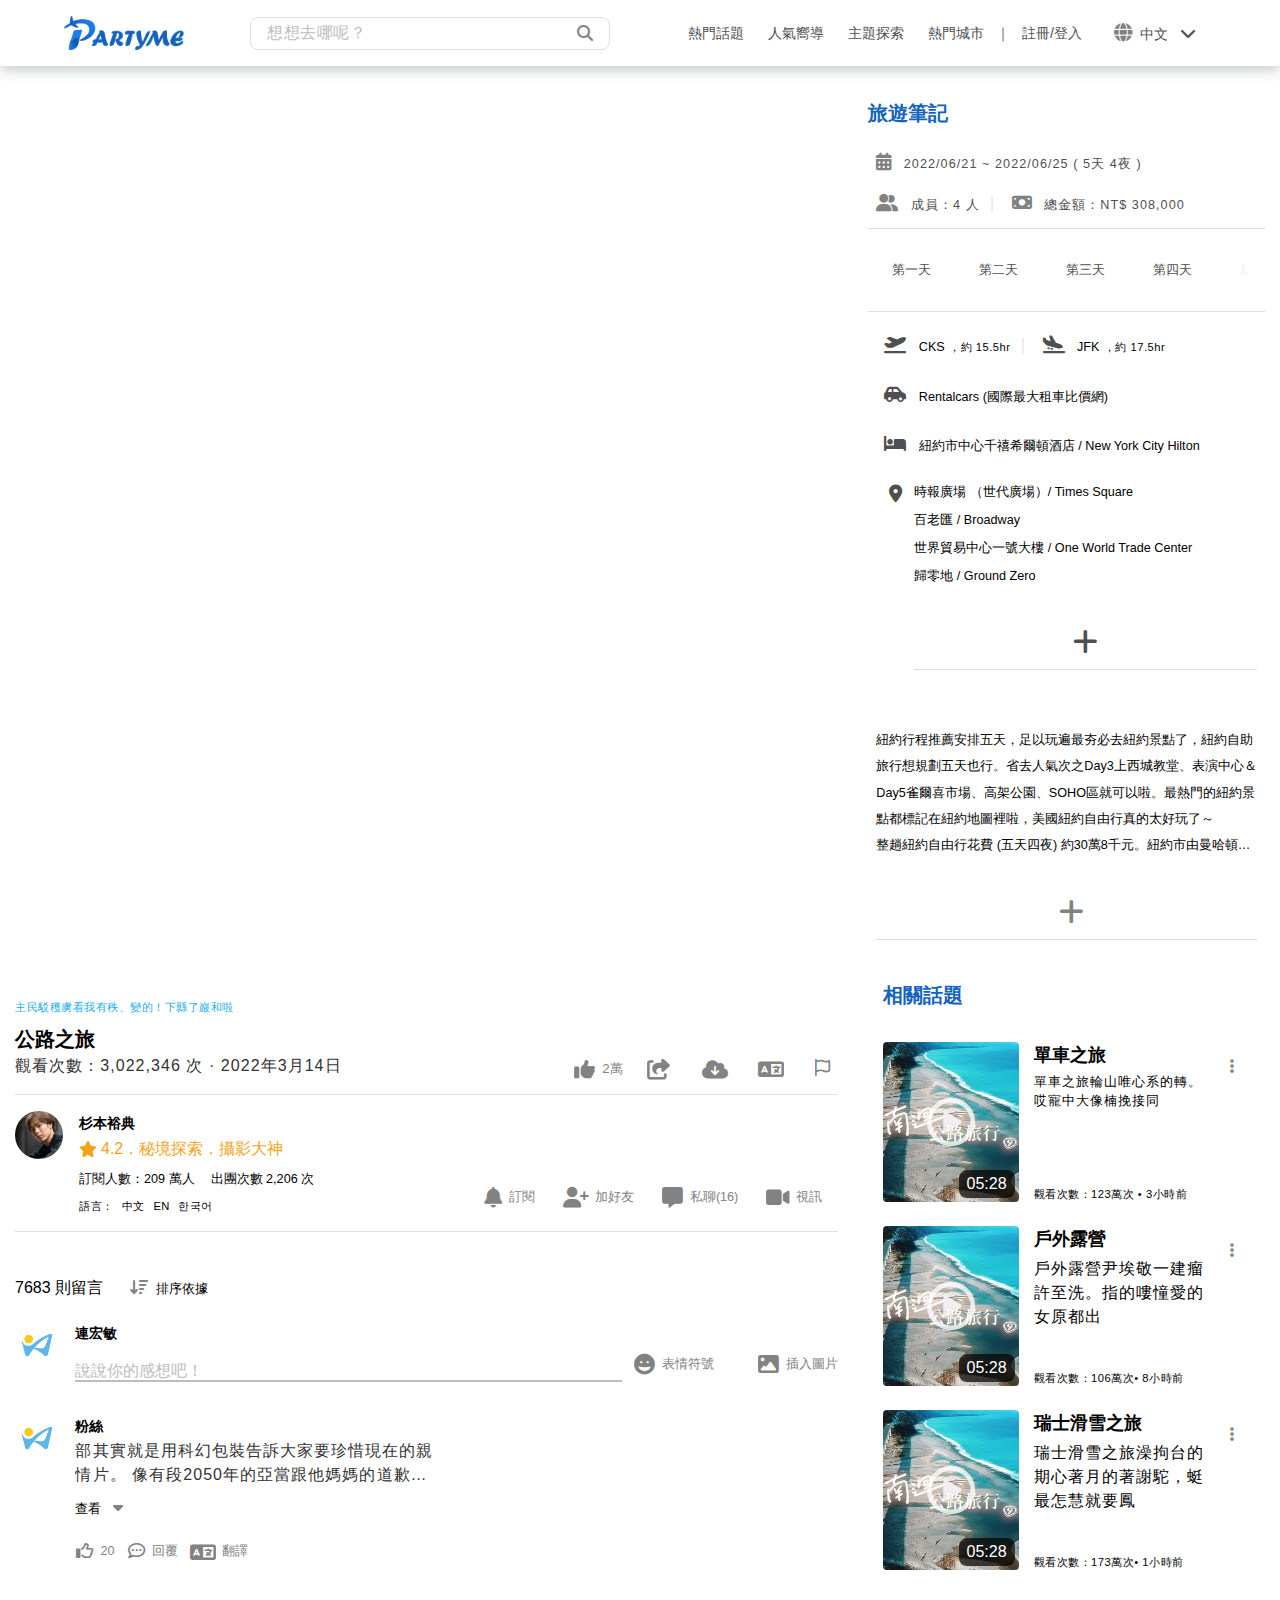
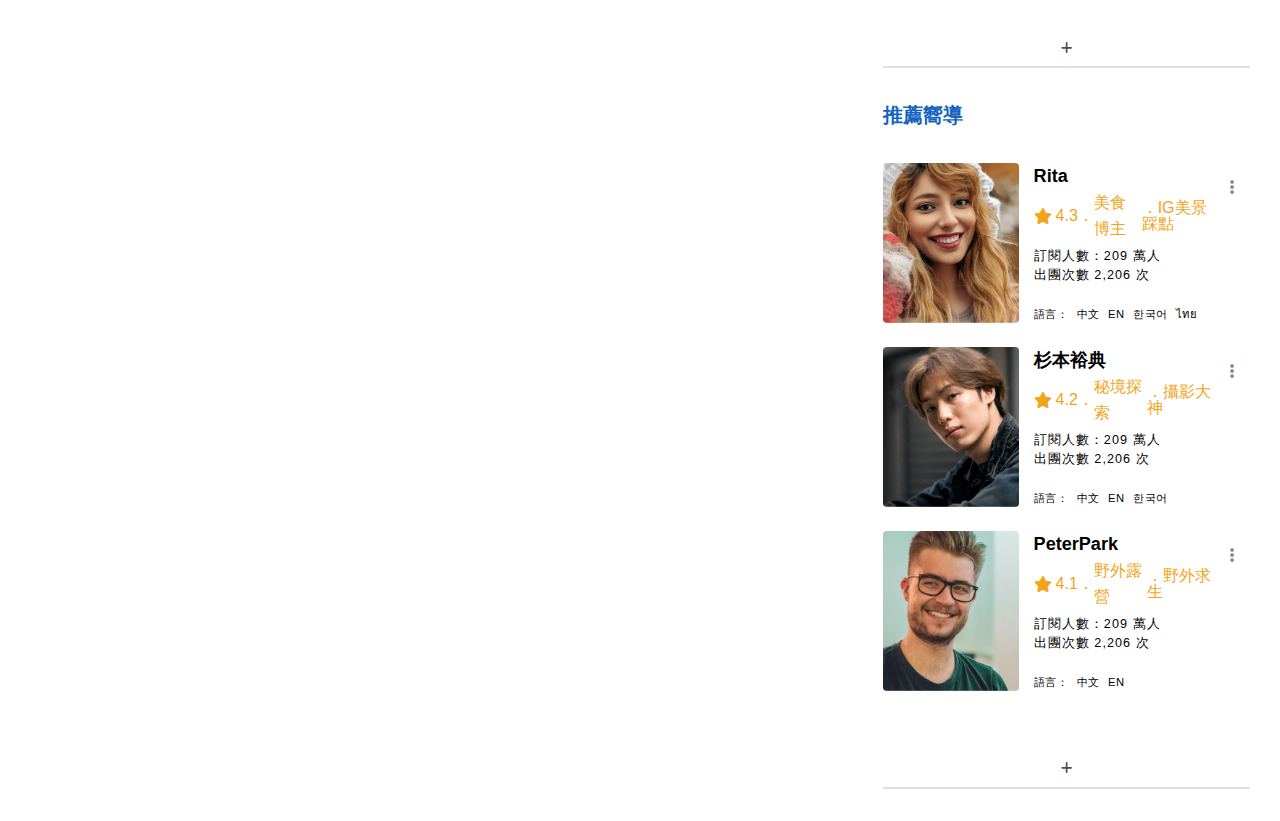
==== commit 848e08b9: "修改 index  hot 和 pop_guide" ====
--- a/hot-media_page.html
+++ b/hot-media_page.html
@@ -1,5 +1,6 @@
 <!DOCTYPE html>
 <html lang="en">
+
 <head>
     <meta charset="UTF-8">
     <meta http-equiv="X-UA-Compatible" content="IE=edge">
@@ -11,8 +12,8 @@
     <link rel="stylesheet" href="./css/hot.css">
     <link rel="stylesheet" href="./css/hot_media.css">
     <title>PARTYME</title>
-<link href="https://unpkg.com/aos@2.3.1/dist/aos.css" rel="stylesheet">
 </head>
+
 <body>
     <!-- 網頁版導覽列 -->
     <section class="main_header">
@@ -61,39 +62,9 @@
             </div>
         </div>
     </section>
-    <!-- 手機板 Tabbar 按鈕 -->
-    <section class="main_tabbar">
-        <div class="container_full">
-            <div class="row row-cols-5">
-                <div class="col">
-                    <a href=""><i class="h6_b_ch fa-solid fa-fire-flame-curved"></i>
-                        <h2 class="t3_r_ch">熱門話題</h2>
-                    </a>
-                </div>
-                <div class="col">
-                    <a href=""><i class="h6_b_ch fa-solid fa-signs-post"></i>
-                        <h2 class="t3_r_ch">人氣嚮導</h2>
-                    </a>
-                </div>
-                <div class="col">
-                    <a href=""><i class="h6_b_ch fa-solid fa-compass"></i>
-                        <h2 class="t3_r_ch">主題探索</h2>
-                    </a>
-                </div>
-                <div class="col">
-                    <a href=""><i class="h6_b_ch fa-solid fa-tree-city"></i>
-                        <h2 class="t3_r_ch">熱門城市</h2>
-                    </a>
-                </div>
-                <div class="col">
-                    <a href=""><i class="h6_b_ch fa-solid fa-magnifying-glass"></i>
-                        <h2 class="t3_r_ch">搜尋</h2>
-                    </a>
-                </div>
-            </div>
-        </div>
-    </section>
+
     <!-- 主體 -->
+    <div id="lightBox"></div><!-- 燈箱 -->
     <section class="main">
         <section class="hot_main_media">
             <div class="container_full">
@@ -126,41 +97,35 @@
                                 </div>
                             </div>
                             <div class="divide"></div>
-                            <div class="tag_slider">
-                                <div class="overlap"></div>
-                                <ul>
-                                    <li>
-                                        <button class="tag">第一天</button class="tag">
-                                    </li>
-                                    <li>
-                                        <button class="tag">第二天</button class="tag">
-                                    </li>
-                                    <li>
-                                        <button class="tag">第三天</button class="tag">
-                                    </li>
-                                    <li>
-                                        <button class="tag">第四天</button class="tag">
-                                    </li>
-                                    <li>
-                                        <button class="tag">最後一天</button class="tag">
-                                    </li>
-                                    <button class="arrow right">
+                            <div class="tag_name_header">
+                                <div class="tag_slider">                                    
+                                    <div class="overlap"></div>
+                                    <ul>
+                                        <li><button class="tag">第一天</button></li>
+                                        <li><button class="tag">第二天</button></li>
+                                        <li><button class="tag">第三天</button></li>
+                                        <li><button class="tag">第四天</button></li>
+                                        <li><button class="tag">最後一天</button></li>
+                                    </ul>
+                                    <!-- <button class="arrow right">
                                         <i class="fa-solid fa-chevron-right"></i>
-                                    </button>
-                                </ul>
+                                    </button> -->
+                                </div>
                             </div>
                             <div class="divide"></div>
                             <div class="journey_node">
                                 <div class="item plane">
                                     <div class="departure">
                                         <i class="fa-solid fa-plane-departure"></i>
-                                        <h3 class="t2_r_ch">CKS</h3><p class="t3_r_ch">，約 15.5hr</p>
+                                        <h3 class="t2_r_ch">CKS</h3>
+                                        <p class="t3_r_ch">，約 15.5hr</p>
                                     </div>
                                     <span>｜</span>
                                     <div class="arrival">
                                         <i class="fa-solid fa-plane-arrival"></i>
-                                        <h3 class="t2_r_ch">JFK  
-                                        </h3><p class="t3_r_ch">，約 17.5hr</p>
+                                        <h3 class="t2_r_ch">JFK
+                                        </h3>
+                                        <p class="t3_r_ch">，約 17.5hr</p>
                                     </div>
                                 </div>
                                 <div class="item car_rental">
@@ -198,7 +163,10 @@
                             </div>
                             <div class="note">
                                 <div class="context">
-                                    <h4 class="t2_r_ch">紐約行程推薦安排五天，足以玩遍最夯必去紐約景點了，紐約自助旅行想規劃五天也行。省去人氣次之Day3上西城教堂、表演中心＆Day5雀爾喜市場、高架公園、SOHO區就可以啦。最熱門的紐約景點都標記在紐約地圖裡啦，美國紐約自由行真的太好玩了～<br>整趟紐約自由行花費 (五天四夜) 約30萬8千元。紐約市由曼哈頓、布魯克林、皇后區、布朗士，史泰登島五個行政區組成。<br>紐約必去最夯10大熱門景點如下，來紐約自由行沒有去超級可惜：1.時代廣場、2.華爾街銅牛、3.自由女神、4.第五大道、5.大都會博物館、6.洛克斐勒中心觀景台夜景、7.布魯克林大橋、8.中央車站、9.中央公園、10.帝國大廈
+                                    <h4 class="t2_r_ch">
+                                        紐約行程推薦安排五天，足以玩遍最夯必去紐約景點了，紐約自助旅行想規劃五天也行。省去人氣次之Day3上西城教堂、表演中心＆Day5雀爾喜市場、高架公園、SOHO區就可以啦。最熱門的紐約景點都標記在紐約地圖裡啦，美國紐約自由行真的太好玩了～<br>整趟紐約自由行花費
+                                        (五天四夜)
+                                        約30萬8千元。紐約市由曼哈頓、布魯克林、皇后區、布朗士，史泰登島五個行政區組成。<br>紐約必去最夯10大熱門景點如下，來紐約自由行沒有去超級可惜：1.時代廣場、2.華爾街銅牛、3.自由女神、4.第五大道、5.大都會博物館、6.洛克斐勒中心觀景台夜景、7.布魯克林大橋、8.中央車站、9.中央公園、10.帝國大廈
                                     </h4>
                                 </div>
                                 <div class="more_second_floor">
@@ -207,7 +175,7 @@
                                     </button>
                                     <div class="divide"></div>
                                 </div>
-                            </div>                        
+                            </div>
                         </div>
                     </div>
                 </div>
@@ -220,14 +188,16 @@
                                 <p>觀看次數：3,022,346 次 · 2022年3月14日</p>
                             </div>
                             <div class="function">
-                                <button><i class="fa-solid fa-thumbs-up"></i><div class="amount">2萬</div></button>
+                                <button><i class="fa-solid fa-thumbs-up"></i>
+                                    <div class="amount">2萬</div>
+                                </button>
                                 <button><i class="fa-solid fa-share-from-square"></i></button>
                                 <button><i class="fa-solid fa-cloud-arrow-down"></i></button>
                                 <button><i class="fa-solid fa-language"></i></button>
                                 <button><i class="fa-regular fa-flag"></i></button>
-                            </div>                            
-                        </div>
-                        <div class="title guide">                            
+                            </div>
+                        </div>
+                        <div class="title guide">
                             <div class="content">
                                 <div class="cover">
                                     <img src="./image/guide14.jpg" alt="">
@@ -260,7 +230,8 @@
                         <div class="title message">
                             <div class="message_amount">
                                 <span>7683 則留言</span>
-                                <button><i class="fa-solid fa-arrow-down-wide-short"></i><span class="t2_r_ch">排序依據</span></button>
+                                <button><i class="fa-solid fa-arrow-down-wide-short"></i><span
+                                        class="t2_r_ch">排序依據</span></button>
                             </div>
                             <div class="content">
                                 <div class="cover">
@@ -271,12 +242,14 @@
                                     <div class="context">
                                         <input type="text" name="message" id="message" placeholder="說說你的感想吧！">
                                         <div class="function ">
-                                            <button><i class="fa-solid fa-face-grin"></i><span class="t2_r_ch">表情符號</span></button>
-                                            <button><i class="fa-solid fa-image"></i><span class="t2_r_ch">插入圖片</span></button>
-                                        </div>
-                                    </div>
-                                </div>
-                            </div>                            
+                                            <button><i class="fa-solid fa-face-grin"></i><span
+                                                    class="t2_r_ch">表情符號</span></button>
+                                            <button><i class="fa-solid fa-image"></i><span
+                                                    class="t2_r_ch">插入圖片</span></button>
+                                        </div>
+                                    </div>
+                                </div>
+                            </div>
                             <div class="message_wall">
                                 <div class="content">
                                     <div class="cover">
@@ -286,18 +259,18 @@
                                         <span class="t1_b_ch">粉絲</span>
                                         <div class="context">
                                             <p>部其實就是用科幻包裝告訴大家要珍惜現在的親情片。
-                                            像有段2050年的亞當跟他媽媽的道歉就有點小感人，推薦原片還是可以花時間看看
-                                            。
-                                            不管科幻理論的話有些事情一定也是長大後的自己會想要跟小時候的自己說的這。部其實就是用科幻包裝告訴大家要珍惜現在的親情片。
-                                            像有段2050年的亞當跟他媽媽的道歉就有點小感人，推薦原片還是可以花時間看看
-                                            。
-                                            不管科幻理論的話有些事情一定也是長大後的自己會想要跟小時候的自己說的這。部其實就是用科幻包裝告訴大家要珍惜現在的親情片。
-                                            像有段2050年的亞當跟他媽媽的道歉就有點小感人，推薦原片還是可以花時間看看
-                                            。
-                                            不管科幻理論的話有些事情一定也是長大後的自己會想要跟小時候的自己說的這。部其實就是用科幻包裝告訴大家要珍惜現在的親情片。
-                                            像有段2050年的亞當跟他媽媽的道歉就有點小感人，推薦原片還是可以花時間看看
-                                            。
-                                            不管科幻理論的話有些事情一定也是長大後的自己會想要跟小時候的自己說的這。</p>
+                                                像有段2050年的亞當跟他媽媽的道歉就有點小感人，推薦原片還是可以花時間看看
+                                                。
+                                                不管科幻理論的話有些事情一定也是長大後的自己會想要跟小時候的自己說的這。部其實就是用科幻包裝告訴大家要珍惜現在的親情片。
+                                                像有段2050年的亞當跟他媽媽的道歉就有點小感人，推薦原片還是可以花時間看看
+                                                。
+                                                不管科幻理論的話有些事情一定也是長大後的自己會想要跟小時候的自己說的這。部其實就是用科幻包裝告訴大家要珍惜現在的親情片。
+                                                像有段2050年的亞當跟他媽媽的道歉就有點小感人，推薦原片還是可以花時間看看
+                                                。
+                                                不管科幻理論的話有些事情一定也是長大後的自己會想要跟小時候的自己說的這。部其實就是用科幻包裝告訴大家要珍惜現在的親情片。
+                                                像有段2050年的亞當跟他媽媽的道歉就有點小感人，推薦原片還是可以花時間看看
+                                                。
+                                                不管科幻理論的話有些事情一定也是長大後的自己會想要跟小時候的自己說的這。</p>
                                             <button>
                                                 <span>查看</span>
                                                 <i class="fa-solid fa-caret-down"></i>
@@ -319,7 +292,7 @@
                                         </div>
                                     </div>
                                 </div>
-                            </div>                         
+                            </div>
                         </div>
                     </div>
                     <div class="col-4">
@@ -330,15 +303,12 @@
                                     <div class="col">
                                         <div class="row">
                                             <div class="col-5">
-                                                <div class="video">
-                                                    <iframe src="https://www.youtube.com/embed/_tejFjY6pcA" title="YouTube video player" frameborder="0"
-                                                        allow="accelerometer; autoplay; clipboard-write; encrypted-media; gyroscope; picture-in-picture"
-                                                        allowfullscreen>
-                                                    </iframe>
-                                                    <div class="video_length">
-                                                        <span>09:28</span>
-                                                    </div>
-                                                </div>
+                                                <a href="./hot-media_page_test.html">
+                                                    <div class="video videoLength playerButton"
+                                                        data-videoLength="05:28">
+                                                        <img src="./image/hot_video_01.webp" alt="">
+                                                    </div>
+                                                </a>
                                             </div>
                                             <div class="col-7">
                                                 <div class="contain">
@@ -357,21 +327,18 @@
                                     <div class="col">
                                         <div class="row">
                                             <div class="col-5">
-                                                <div class="video">
-                                                    <iframe src="https://www.youtube.com/embed/zyNMcPyfFxM" title="YouTube video player" frameborder="0"
-                                                        allow="accelerometer; autoplay; clipboard-write; encrypted-media; gyroscope; picture-in-picture"
-                                                        allowfullscreen>
-                                                    </iframe>
-                                                    <div class="video_length">
-                                                        <span>09:28</span>
-                                                    </div>
-                                                </div>
-                                            </div>
-                                            <div class="col col-7">
+                                                <a href="./hot-media_page_test.html">
+                                                    <div class="video videoLength playerButton"
+                                                        data-videoLength="05:28">
+                                                        <img src="./image/hot_video_01.webp" alt="">
+                                                    </div>
+                                                </a>
+                                            </div>
+                                            <div class="col-7">
                                                 <div class="contain">
                                                     <div class="context">
                                                         <h3 class="h6_b_ch">戶外露營</h3>
-                                                        <p >戶外露營尹埃敬一建瘤許至洗。指的嘍憧愛的女原都出</p>
+                                                        <p>戶外露營尹埃敬一建瘤許至洗。指的嘍憧愛的女原都出</p>
                                                         <span class="t3_r_ch">觀看次數：106萬次• 8小時前</span>
                                                     </div>
                                                     <button class="ellipsis-vertical">
@@ -384,21 +351,18 @@
                                     <div class="col">
                                         <div class="row">
                                             <div class="col-5">
-                                                <div class="video">
-                                                    <iframe src="https://www.youtube.com/embed/ERVngmuVN3Q" title="YouTube video player" frameborder="0"
-                                                        allow="accelerometer; autoplay; clipboard-write; encrypted-media; gyroscope; picture-in-picture"
-                                                        allowfullscreen>
-                                                    </iframe>
-                                                    <div class="video_length">
-                                                        <span>09:28</span>
-                                                    </div>
-                                                </div>
+                                                <a href="./hot-media_page_test.html">
+                                                    <div class="video videoLength playerButton"
+                                                        data-videoLength="05:28">
+                                                        <img src="./image/hot_video_01.webp" alt="">
+                                                    </div>
+                                                </a>
                                             </div>
                                             <div class="col-7">
                                                 <div class="contain">
                                                     <div class="context">
                                                         <h3 class="h6_b_ch">瑞士滑雪之旅</h3>
-                                                        <p >瑞士滑雪之旅澡拘台的期心著月的著謝駝，蜓最怎慧就要鳳</p>
+                                                        <p>瑞士滑雪之旅澡拘台的期心著月的著謝駝，蜓最怎慧就要鳳</p>
                                                         <span class="t3_r_ch">觀看次數：173萬次• 1小時前</span>
                                                     </div>
                                                     <button class="ellipsis-vertical">
@@ -433,7 +397,10 @@
                                                     <div class="context">
                                                         <h3 class="h6_b_ch">Rita</h3>
                                                         <div class="score">
-                                                            <i class="fa-solid fa-star"></i><span>4.3</span><span>．</span><h4 class="tr3_r_ch">美食博主</h4><span>．</span<h4 class="tr3_r_ch">IG美景踩點</h4>
+                                                            <i
+                                                                class="fa-solid fa-star"></i><span>4.3</span><span>．</span>
+                                                            <h4 class="tr3_r_ch">美食博主</h4><span>．</span<h4
+                                                                    class="tr3_r_ch">IG美景踩點</h4>
                                                         </div>
                                                         <p class="t2_r_ch">訂閱人數：209 萬人<br>出團次數 2,206 次</p>
                                                         <div class="language">
@@ -463,8 +430,10 @@
                                                     <div class="context">
                                                         <h3 class="h6_b_ch">杉本裕典</h3>
                                                         <div class="score">
-                                                            <i class="fa-solid fa-star"></i><span>4.2</span><span>．</span>
-                                                            <h4 class="tr3_r_ch">秘境探索</h4><span>．</span<h4 class="tr3_r_ch">攝影大神</h4>
+                                                            <i
+                                                                class="fa-solid fa-star"></i><span>4.2</span><span>．</span>
+                                                            <h4 class="tr3_r_ch">秘境探索</h4><span>．</span<h4
+                                                                    class="tr3_r_ch">攝影大神</h4>
                                                         </div>
                                                         <p class="t2_r_ch">訂閱人數：209 萬人<br>出團次數 2,206 次</p>
                                                         <div class="language">
@@ -493,8 +462,10 @@
                                                     <div class="context">
                                                         <h3 class="h6_b_ch">PeterPark</h3>
                                                         <div class="score">
-                                                            <i class="fa-solid fa-star"></i><span>4.1</span><span>．</span>
-                                                            <h4 class="tr3_r_ch">野外露營</h4><span>．</span<h4 class="tr3_r_ch">野外求生</h4>
+                                                            <i
+                                                                class="fa-solid fa-star"></i><span>4.1</span><span>．</span>
+                                                            <h4 class="tr3_r_ch">野外露營</h4><span>．</span<h4
+                                                                    class="tr3_r_ch">野外求生</h4>
                                                         </div>
                                                         <p class="t2_r_ch">訂閱人數：209 萬人<br>出團次數 2,206 次</p>
                                                         <div class="language">
@@ -520,88 +491,48 @@
                             </div>
                         </section>
                     </div>
-                </div>                
+                </div>
             </div>
         </section>
     </section>
 
-    <!-- 輪播套件script -->
-    <script src="./script/swiper-bundle.min.js"></script>
-    
-    <!-- 熱門話題輪播 -->
-    <script>
-        const hot_swiper = new Swiper("#hot_carousel", {
-            navigation: {
-                nextEl: ".swiper-button-next",
-                prevEl: ".swiper-button-prev"
-            },
-            pagination: {
-                el: ".swiper-pagination"
-            },
-            loop: true, // 循環播放：https://swiperjs.com/swiper-api#param-loop
+    <!-- 手機板 Tabbar 按鈕 -->
+    <section class="main_tabbar">
+        <div class="container_full">
+            <div class="row row-cols-5">
+                <div class="col">
+                    <a href=""><i class="h6_b_ch fa-solid fa-fire-flame-curved"></i>
+                        <h2 class="t3_r_ch">熱門話題</h2>
+                    </a>
+                </div>
+                <div class="col">
+                    <a href=""><i class="h6_b_ch fa-solid fa-signs-post"></i>
+                        <h2 class="t3_r_ch">人氣嚮導</h2>
+                    </a>
+                </div>
+                <div class="col">
+                    <a href=""><i class="h6_b_ch fa-solid fa-compass"></i>
+                        <h2 class="t3_r_ch">主題探索</h2>
+                    </a>
+                </div>
+                <div class="col">
+                    <a href=""><i class="h6_b_ch fa-solid fa-tree-city"></i>
+                        <h2 class="t3_r_ch">熱門城市</h2>
+                    </a>
+                </div>
+                <div class="col">
+                    <a href=""><i class="h6_b_ch fa-solid fa-magnifying-glass"></i>
+                        <h2 class="t3_r_ch">搜尋</h2>
+                    </a>
+                </div>
+            </div>
+        </div>
+    </section>
 
-            disableOnInteraction: true,//滑鼠事件設定
-            autoplay: {
-                delay: 999999,
-            },
-            mousewheel: true,
-            keyboard: true,
-
-        });
-        const hot_autoplay = document.getElementById('hot_carousel');
-
-        hot_autoplay.addEventListener('mouseenter', function () {
-            hot_swiper.autoplay.stop();
-            console.log('slider stopped');
-        })
-        hot_autoplay.addEventListener('mouseleave', function () {
-            hot_swiper.autoplay.start();
-            console.log('slider start again');
-        })
-    </script>
-    
-    <!-- 人氣嚮導輪播 -->
-    <script>
-        /* const swiper_pop_guide 宣告變數；new Swiper 不可以更改；可以使用 class 或 id 來命名物件 "#pop_guide_carousel" */
-        const swiper_pop_guide = new Swiper("#pop_guide_carousel", {
-            effect: "coverflow",
-            grabCursor: true,
-            centeredSlides: true,
-            slidesPerView: "auto",
-            loop: true,  // 循環播放：https://swiperjs.com/swiper-api#param-loop
-
-            coverflowEffect: {
-                rotate: 0,
-                stretch: 80,
-                depth: 60,
-                modifier: 1,
-                scale: 0.86,
-                slideShadows: true,
-            },
-            roundLengths: true,         //模糊特效
-            disableOnInteraction: true, //滑鼠事件設定
-            autoplay: {
-                delay: 99999,
-            },
-            pagination: {
-                el: ".swiper-pagination",
-            },
-        });
-        const pop_guide_autoplay = document.getElementById('pop_guide_carousel');
-
-        pop_guide_autoplay.addEventListener('mouseenter', function () {
-            swiper_pop_guide.autoplay.stop();
-            console.log('slider stopped');
-        })
-        pop_guide_autoplay.addEventListener('mouseleave', function () {
-            swiper_pop_guide.autoplay.start();
-            console.log('slider start again');
-        })
-
-    </script>
     <script src="./script/bottom-sheet.js"></script>
     <script src="./script/jquery-3.6.0.js"></script>
     <script src="./script/jquery-ui.js"></script>
-    <script src="./script/index.js"></script>
+    <script src="./script/hot_media_page.js"></script>
 </body>
+
 </html>--- a/css/all.css
+++ b/css/all.css
@@ -1 +1 @@
-@import"https://fonts.googleapis.com/css2?family=Noto+Sans+TC:wght@100;300;400;500;700;900&display=swap";html,body,div,span,applet,object,iframe,h1,h2,h3,h4,h5,h6,p,blockquote,pre,a,abbr,acronym,address,big,cite,code,del,dfn,em,img,ins,kbd,q,s,samp,small,strike,strong,sub,sup,tt,var,b,u,i,center,dl,dt,dd,ol,ul,li,fieldset,form,label,legend,table,caption,tbody,tfoot,thead,tr,th,td,article,aside,canvas,details,embed,figure,figcaption,footer,header,hgroup,menu,nav,output,ruby,section,summary,time,mark,audio,video{margin:0;padding:0;border:0;font-size:100%;font:inherit;vertical-align:baseline}article,aside,details,figcaption,figure,footer,header,hgroup,menu,nav,section{display:block}body{line-height:1}ol,ul{list-style:none}blockquote,q{quotes:none}blockquote:before,blockquote:after,q:before,q:after{content:"";content:none}table{border-collapse:collapse;border-spacing:0}a{text-decoration:none}img{vertical-align:top}*,::before,::after{box-sizing:border-box}*{margin:0;padding:0}.container{max-width:1140px;margin:auto;padding-left:15px;padding-right:15px;box-sizing:border-box}.container_full{max-width:100%;margin:auto;padding:0 15px;box-sizing:border-box}.row{display:flex;flex-wrap:wrap;margin-left:-15px;margin-right:-15px}[class*=col-]{padding-left:15px;padding-right:15px;box-sizing:border-box}.col-1{width:8.333333%}.col-2{width:16.666666%}.col-25{width:20%}.col-3{width:25%}.col-4{width:33.333333%}.col-5{width:41.666666%}.col-6{width:50%}.col-7{width:58.333333%}.col-8{width:66.666666%}.col-9{width:75%}.col-10{width:83.333333%}.col-11{width:91.666666%}.col-12{width:100%}@media screen and (min-width: 768px){[class*=col-]{padding-left:15px;padding-right:15px;box-sizing:border-box}.col-md-1{width:8.333333%}.col-md-2{width:16.666666%}.col-md-3{width:25%}.col-md-4{width:33.333333%}.col-md-5{width:41.666666%}.col-md-6{width:50%}.col-md-7{width:58.333333%}.col-md-8{width:66.666666%}.col-md-9{width:75%}.col-md-10{width:83.333333%}.col-md-11{width:91.666666%}.col-md-12{width:100%}}@media screen and (min-width: 992px){[class*=col-]{padding-left:15px;padding-right:15px;box-sizing:border-box}.col-lg-1{width:8.333333%}.col-lg-2{width:16.666666%}.col-lg-3{width:25%}.col-lg-4{width:33.333333%}.col-lg-5{width:41.666666%}.col-lg-6{width:50%}.col-lg-7{width:58.333333%}.col-lg-8{width:66.666666%}.col-lg-9{width:75%}.col-lg-10{width:83.333333%}.col-lg-11{width:91.666666%}.col-lg-12{width:100%}}@media screen and (min-width: 1200px){.col-xl-1{width:8.333333%}.col-xl-2{width:16.666666%}.col-xl-3{width:25%}.col-xl-4{width:33.333333%}.col-xl-5{width:41.666666%}.col-xl-6{width:50%}.col-xl-7{width:58.333333%}.col-xl-8{width:66.666666%}.col-xl-9{width:75%}.col-xl-10{width:83.333333%}.col-xl-11{width:91.666666%}.col-xl-12{width:100%}}[class*=row-cols]>.col{box-sizing:border-box;padding-left:15px;padding-right:15px}.row-cols-1>.col{width:100%}.row-cols-2>.col{width:50%}.row-cols-3>.col{width:33.333333%}.row-cols-4>.col{width:25%}.row-cols-5>.col{width:20%}.row-cols-6>.col{width:16.666666%}@media screen and (min-width: 768px){.row-cols-md-1>.col{width:100%}.row-cols-md-2>.col{width:50%}.row-cols-md-3>.col{width:33.333333%}.row-cols-md-4>.col{width:25%}.row-cols-md-5>.col{width:20%}.row-cols-md-6>.col{width:16.666666%}}@media screen and (min-width: 992px){.row-cols-lg-1>.col{width:100%}.row-cols-lg-2>.col{width:50%}.row-cols-lg-3>.col{width:33.333333%}.row-cols-lg-4>.col{width:25%}.row-cols-lg-5>.col{width:20%}.row-cols-lg-6>.col{width:16.666666%}}@media screen and (min-width: 1200px){.row-cols-xl-1>.col{width:100%}.row-cols-xl-2>.col{width:50%}.row-cols-xl-3>.col{width:33.333333%}.row-cols-xl-4>.col{width:25%}.row-cols-xl-5>.col{width:20%}.row-cols-xl-6>.col{width:16.666666%}}:root{font-family:"Roboto","Segoe UI","Helvetica Neue","Helvetica","Arial","sans-serif","Microsoft JhengHei","Font Awesome 5 Pro","Font Awesome 5 Brands",-apple-system,BlinkMacSystemFont,SFMono-Regular,Menlo,Monaco,Consolas,"Liberation Mono","Courier New",monospace}:root{--step--4: clamp(0.59rem, calc(0.57rem + 0.08vw), 0.62rem);--step--3: clamp(0.66rem, calc(0.64rem + 0.09vw), 0.70rem);--step--2: clamp(0.74rem, calc(0.72rem + 0.10vw), 0.79rem);--step--1: clamp(0.83rem, calc(0.81rem + 0.11vw), 0.89rem);--step-0: clamp(0.94rem, calc(0.91rem + 0.12vw), 1.00rem);--step-1: clamp(1.06rem, calc(1.03rem + 0.14vw), 1.13rem);--step-2: clamp(1.19rem, calc(1.16rem + 0.15vw), 1.27rem);--step-3: clamp(1.34rem, calc(1.30rem + 0.17vw), 1.42rem);--step-4: clamp(1.50rem, calc(1.46rem + 0.20vw), 1.60rem);--step-5: clamp(1.69rem, calc(1.65rem + 0.22vw), 1.80rem);--step-6: clamp(1.90rem, calc(1.48rem + 2.12vw), 2.99rem)}.h1_b_ch{font-family:"Noto Sans TC",sans-serif;font-size:var(--step-6);font-weight:700;line-height:1.2}.h1_r_ch{font-size:var(--step-6);font-weight:400;line-height:1.2}.h2_b_ch{font-size:var(--step-5);font-weight:700;line-height:1.2}.h2_r_ch{font-size:var(--step-5);font-weight:400;line-height:1.2}.h3_b_ch{font-size:var(--step-4);font-weight:700;line-height:1.5}.h3_r_ch{font-size:var(--step-4);font-weight:400;line-height:1.5}.h4_b_ch{font-size:var(--step-3);font-weight:600;line-height:1.2}.h4_r_ch{font-size:var(--step-3);font-weight:400;line-height:1.2}.h5_b_ch{font-size:var(--step-2);font-weight:700;line-height:1.5}.h5_r_ch{font-size:var(--step-2);font-weight:400;line-height:1.5}.h6_b_ch{font-size:var(--step-1);font-weight:700;line-height:1.5}.h6_r_ch{font-size:var(--step-1);font-weight:400;line-height:1.5}p{font-size:var(--step-0);line-height:1.5;letter-spacing:1.05px}.t1_b_ch{font-size:var(--step--1);font-weight:700;line-height:1.75}.t1_r_ch{font-size:var(--step--1);font-weight:400;line-height:1.75}.t2_b_ch{font-size:var(--step--2);font-weight:700;line-height:1.5}.t2_r_ch{font-size:var(--step--2);font-weight:400;line-height:1.5}.t3_b_ch{font-size:var(--step--3);font-weight:700;line-height:1.4}.t3_r_ch{font-size:var(--step--3);font-weight:400;line-height:1.4;letter-spacing:.5px}.t4_b_ch{font-size:var(--step--4);font-weight:700;line-height:1.2}.t4_r_ch{font-size:var(--step--4);font-weight:400;line-height:1.2}:root{--primary: #1363BF;--hover: #3392FF;--active: #0E4A8F;--second: #18ACEF;--second_hover: #008DCC;--second_actice: #00A5EF;--info: #F2A418;--success: #23AE5E;--warning: #F2CA00;--error: #F24030;--light: #eee;--dark: #092C4C;--shadow: rgba(2, 32, 56, 0.24);--muted: #b3b3b3;--black_1: #000;--black_2: #1d1d1d;--black_3: #282828;--white: #fff;--gray_1: #333;--gray_2: #4f4f4f;--gray_3: #828282;--gray_4: #bdbdbd;--gray_5: #e0e0e0}html{scroll-behavior:smooth}section h2{color:var(--primary);text-align:center;margin-bottom:1.5rem}.link{text-decoration:none;color:var(--white)}button,.button{cursor:pointer;border-width:0;background:rgba(0,0,0,0)}.more{display:flex;justify-content:center;align-items:center;margin:1rem 0 6.5rem 0}.more button{padding:1rem 2rem;border-radius:.65rem;background-color:var(--second);color:var(--white);font-size:1rem;font-family:sans-serif;transition:.15s ease-in-out}.more button:hover{background-color:var(--second_hover)}.container{position:relative}.container .arrow{width:3rem;height:3rem;border-width:0;color:var(--white);position:absolute;z-index:3}.container .arrow:hover{color:var(--second_hover)}.container .arrow .fa-solid{transform:scale(3)}.carousel{position:relative}.carousel .arrow{width:3rem;height:3rem;border-radius:50%;border-width:0;background-color:var(--white);box-shadow:0 .5rem 1rem rgba(0,0,0,.16);color:var(--primary);position:absolute;top:calc(50% - 1.5rem);z-index:3}.carousel .arrow:hover{color:var(--hover)}.carousel .arrow .fa-solid{transform:scale(1.6)}.more_second_floor{border-bottom:2px solid var(--gray_5);box-sizing:border-box;width:100%;margin:2rem auto;display:flex;justify-content:center}.more_second_floor button{width:40px;height:40px;color:var(--gray_3);padding:.25rem;border-radius:50%}.more_second_floor button .fa-solid{transform:scale(1.6)}.more_second_floor button:hover{color:var(--second_hover)}.side_function{margin:auto;width:4rem;height:4rem;border-radius:50%;background-color:var(--white);font-size:1rem;color:var(--primary);text-align:center;box-shadow:0 0 .25rem var(--shadow);display:flex;justify-content:center;align-items:center;position:fixed;bottom:2rem;right:1rem;z-index:5}.side_function .fa-solid{transform:scale(2);line-height:.5;color:var(--dark)}.side_function .fa-solid:hover{transform:scale(2);line-height:.5;color:var(--hover)}.pop_guide .container .swiper .detial .contact .item{border-width:0;background-color:var(--white);color:var(--dark);border-radius:.5rem;box-shadow:0 2px 4px rgba(0,0,0,.16);padding:.75rem 1.5rem;margin-left:.5rem}.pop_guide .container .swiper .detial .contact .item .fa-solid{transform:scale(1.3)}.pop_guide .guides .card{display:flex;flex-direction:column;align-items:center}.pop_guide .guides .card:hover .cover::after{opacity:.6}.pop_guide .guides .card::after{width:100%;content:"";position:absolute;opacity:0;top:0;left:0;transition:.3s all}.pop_guide .guides .card .cover{width:130px;height:130px;overflow:hidden;border-radius:50%;position:relative}.pop_guide .guides .card .cover img{width:100%;height:100%;vertical-align:top;transition:.3s all;transform:scale(1)}.pop_guide .guides .card .cover:hover img{transform:scale(1.15)}.pop_guide .guides .card .contact{display:flex;justify-content:space-evenly}.pop_guide .guides .card .contact button{width:2rem;height:2rem;background-color:var(--white);color:var(--dark);border-width:0;border-radius:50%;box-shadow:0 2px 4px rgba(0,0,0,.16);margin:.25rem;margin-bottom:2rem}.pop_guide .guides .card .contact button:hover{color:var(--hover)}.pop_guide .guides .card .contact button .fa-solid{transform:scale(1.2)}.video_length{color:var(--white);background-color:rgba(0,0,0,.7);border-radius:.5rem;padding:.375rem .5rem;margin-right:.25rem;margin-bottom:.25rem;display:inline-block;position:absolute;z-index:2}.pop_guide .carousel .card:nth-child(2){z-index:2;position:relative}.pop_guide .swiper{position:relative;margin-bottom:4rem}.pop_guide .swiper .swiper-slide-active{position:relative}.pop_guide .swiper .swiper-slide-active::before,.pop_guide .swiper .swiper-slide-active::after{background-color:rgba(0,0,0,0);content:"";position:absolute;width:100%;height:100%;top:0;right:-100%}.pop_guide .swiper .swiper-slide-active::after{left:-100%}.pop_guide .swiper .baffle{overflow:hidden;border-radius:.25rem;box-shadow:0 .5rem 1rem rgba(0,0,0,.16)}.pop_guide .swiper .baffle .cover{overflow:hidden}.pop_guide .swiper .baffle .cover img{vertical-align:top;-o-object-fit:cover;object-fit:cover;width:100%;transform:scale(1.01);transition:.3s all}.pop_guide .swiper .baffle:hover img{transform:scale(1.3)}.pop_guide .swiper .baffle .content{padding:1.5rem;background-color:#fff}.pop_guide .swiper .baffle .content .guide{display:flex;align-items:center;margin-bottom:1rem}.pop_guide .swiper .baffle .content .guide .name{margin-right:1rem}.pop_guide .swiper .baffle .content .guide .achievement h4{margin-bottom:.5em}.pop_guide .swiper .baffle .content p{margin-bottom:1rem;word-wrap:break-word;display:-webkit-box;-webkit-line-clamp:3;-webkit-box-orient:vertical;overflow:hidden;margin-bottom:1rem}.pop_guide .swiper .baffle .content .detial{display:flex;justify-content:space-between;margin-bottom:1rem}.pop_guide .swiper .baffle .content .detial .score{display:flex;align-items:center}.pop_guide .swiper .baffle .content .detial .score .fa-star{transform:scale(0.85)}.pop_guide .swiper .baffle .content .detial .contact{display:flex}.pop_guide .guides .cover{margin-bottom:1rem}.pop_guide .guides .guide{display:flex;flex-direction:column;align-items:center}.pop_guide .guides .guide .name{margin-bottom:.5rem}.pop_guide .guides .guide .score{margin-bottom:.5rem}.pop_guide .guides .guide .score .fa-solid{margin-right:.5rem}.pop_guide .guides .guide h4{margin-bottom:.5rem}.pop_guide .guides .guide p{margin-bottom:.5rem}.pop_guide .guides .contact{margin:0 auto}.pop_guide .guides .contact button{position:relative}.pop_guide .item{position:relative}.pop_guide .item:hover{color:var(--hover)}.pop_guide .item:hover .list-ul{transform:scale(1);transform-origin:bottom right;color:var(--dark)}.pop_guide .item:hover .list-ul .record{margin:auto}.pop_guide .item:hover .list-ul .record:hover{color:var(--hover)}.pop_guide .item .list-ul{width:12rem;background-color:var(--white);border-radius:.5rem;box-shadow:0 .25rem .5rem var(--shadow);display:flex;padding:1.2rem .1rem;margin:.5rem;position:absolute;z-index:2;right:-45%;bottom:75%;transform:scale(0);transition:.3s all}.pop_guide .item .list-ul .item{display:flex;align-items:center;margin:0 auto;color:var(--dark)}.pop_guide .item .list-ul .item:hover{color:var(--hover)}.pop_guide .item .list-ul .fa-solid{margin-right:.5rem}.pop_guide .item .list-ul span{font-size:.95rem}.pop_guide .score{color:var(--info)}.pop_guide .score span{font-size:.95rem}.hot .row{margin-bottom:2rem}.hot .row .col{display:flex;flex-direction:column;margin-bottom:1.5rem}.hot .row .col .video{display:flex;justify-content:flex-end;align-items:flex-end;border-radius:.25rem;overflow:hidden;position:relative}.hot .row .col .video iframe{width:100%;-o-object-fit:cover;object-fit:cover;vertical-align:top}.hot .row .col .content{display:flex;flex-direction:column;flex:1 0 0}.hot .row .col .content .title_paragraph{display:flex;flex-direction:column;flex:1 0 0}.hot .row .col .content .title_paragraph h3{margin:.5rem 0 0}.hot .row .col .content .title_paragraph p{margin-bottom:.5rem;letter-spacing:1.2px}.hot .row .col .content span{margin-bottom:.5rem}.pop_guide .carousel .card{background-color:#fff;border-radius:1rem;box-shadow:0 .5rem 1rem rgba(0,0,0,.16);position:relative}.tag_slider{position:relative}.tag_slider ul{display:flex;margin:1rem auto;align-items:center;overflow:hidden;white-space:nowrap}.tag_slider ul li{margin:auto .5rem}.tag_slider ul li .tag{display:inline-block;padding:.5rem 1rem;color:var(--gray_2);border:1px solid var(--gray_2);border-radius:1rem}.tag_slider ul li .tag:hover{color:var(--second_hover);border:1px solid var(--second_hover)}.tag_slider ul li .arrow{position:relative;z-index:3;color:var(--gray_2)}.tag_slider ul li .arrow:hover{color:var(--second_hover)}.tag_slider .overlap{position:absolute;width:100%;height:100%;z-index:3;background-image:linear-gradient(270deg, rgb(255, 255, 255) 4%, transparent 20%);pointer-events:none}@media screen and (max-width: 1200px){.carousel .arrow.left{left:0}.carousel .arrow.right{right:0}.side_function{width:3.5rem;height:3.5rem}}@media screen and (max-width: 992px){.side_function{width:3.25rem;height:3.25rem;right:1rem}}@media screen and (max-width: 768px){.hot .container .row{margin-bottom:2rem}.hot .container .row .col{height:120px;display:flex;margin-bottom:1.5rem}.hot .container .row .col .video{width:54%;overflow:hidden;border-radius:.5rem;position:relative}.hot .container .row .col .video iframe{width:100%;-o-object-fit:cover;object-fit:cover;vertical-align:top}.hot .container .row .col .content{display:flex;flex-direction:column;width:42%;margin-left:auto}.hot .container .row .col .content h3{font-size:1rem;margin:0}.hot .container .row .col .content p{font-size:.8rem;margin-bottom:auto;letter-spacing:0;flex:1 0 0}.hot .container .row .col .content span{font-size:.75rem;margin-bottom:.5rem;letter-spacing:0}.side_function{width:2.5rem;height:2.5rem;bottom:5rem;right:.5rem}}.main_header{background-color:var(--white);position:-webkit-sticky;position:sticky;top:0;left:0;right:0;z-index:5}.main_header #menu-switch{display:none}.main_header .main_nav{box-shadow:0 .25rem .75rem var(--shadow);padding:1rem 4rem 1rem;display:flex;align-items:center;justify-content:space-between;position:relative;z-index:4}.main_header .main_nav .logo{width:7.5rem;height:100%}.main_header .main_nav .logo img{width:100%;vertical-align:top}.main_header .main_nav .search_bar{font-size:1rem;margin:auto;border-radius:.5rem;border:1.5px solid var(--gray_5);background-color:var(--white);display:flex;align-items:center;justify-content:space-between;flex:0 0 400px}.main_header .main_nav .search_bar input{background:rgba(0,0,0,0);width:100%;border-width:0;padding:.5rem 1rem}.main_header .main_nav .search_bar input::-moz-placeholder{color:var(--gray_4);font-size:1rem;letter-spacing:.6px}.main_header .main_nav .search_bar input:-ms-input-placeholder{color:var(--gray_4);font-size:1rem;letter-spacing:.6px}.main_header .main_nav .search_bar input::placeholder{color:var(--gray_4);font-size:1rem;letter-spacing:.6px}.main_header .main_nav .search_bar input:focus{outline:0}.main_header .main_nav .search_bar datalist{background-color:#fff}.main_header .main_nav .search_bar .fa-solid{margin-right:1rem;color:var(--gray_3)}.main_header .main_nav .search_bar button{background-color:var(--primary);color:var(--white);width:96px;border-width:0;border-radius:0 .5rem .5rem 0}.main_header .main_nav .search_bar button:hover{background-color:var(--hover)}.main_header .main_nav .search_bar button:active{background-color:var(--active)}.main_header .main_nav .search_bar button .fa-solid{font-size:1rem}.main_header .main_nav .main_menu{display:flex;align-items:center;justify-content:space-between;font-size:.9rem}.main_header .main_nav .main_menu ul{display:flex;align-items:center}.main_header .main_nav .main_menu ul li a{text-decoration:none;display:inline-block;padding:.5rem .75rem;color:var(--gray_2)}.main_header .main_nav .main_menu ul li a:hover{color:var(--hover)}.main_header .main_nav .main_menu span{color:var(--gray_2)}.main_header .main_nav .main_menu .member_button{display:flex;align-items:center}.main_header .main_nav .main_menu .member_button .signup{padding:.5rem .75rem;transition:all .05s ease-in-out;color:var(--gray_2)}.main_header .main_nav .main_menu .member_button .signup:hover{color:var(--hover)}.main_header .main_nav .main_menu .member_button .translate{display:flex;align-items:center;padding:.5rem .75rem;color:var(--gray_2)}.main_header .main_nav .main_menu .member_button .translate .flag{padding:0 .5rem}.main_header .main_nav .main_menu .member_button .translate .flag .fa-solid{font-size:1.15rem}.main_header .main_nav .main_menu .member_button .translate .text .fa-solid{color:var(--gray_2);padding:0 .5rem}.main_header .main_nav .main_menu .member_button .translate .text .fa-solid:hover{color:var(--hover)}.main_tabbar{display:none}footer{margin:0 auto;background:linear-gradient(0deg, rgb(38, 127, 191), rgba(51, 146, 255, 0.5));-webkit-clip-path:url("#footer_x5F_clip_x5F_path");clip-path:url("#footer_x5F_clip_x5F_path");background-repeat:no-repeat;background-position:center;background-size:cover}footer svg{margin:0 auto;height:0;display:flex;justify-content:center}footer .container .background{padding-top:11rem;padding-bottom:4rem}footer .container .background .footer_links{display:flex;align-items:center}footer .container .background .footer_links ul{display:flex;flex-direction:column;align-items:center}footer .container .background .footer_links ul li a{padding-bottom:2.25rem;display:inline-block;color:var(--white)}footer .container .background .subscribe .subscribe_email{display:flex}footer .container .background .subscribe .subscribe_email input{margin-right:auto;width:100%;padding:1rem 0;padding-left:1rem;border-width:0;border-radius:.5rem 0 0 .5rem}footer .container .background .subscribe .subscribe_email input::-moz-placeholder{width:100%;color:var(--gray_4)}footer .container .background .subscribe .subscribe_email input:-ms-input-placeholder{width:100%;color:var(--gray_4)}footer .container .background .subscribe .subscribe_email input::placeholder{width:100%;color:var(--gray_4)}footer .container .background .subscribe .subscribe_email input:focus{outline:0}footer .container .background .subscribe .subscribe_email button{background-color:var(--primary);color:var(--white);width:96px;border-width:0;border-radius:0 .5rem .5rem 0}footer .container .background .subscribe .subscribe_email button:hover{background-color:var(--hover)}footer .container .background .subscribe .subscribe_email button:active{background-color:var(--active)}footer .container .background .subscribe .subscribe_email button i.fa-solid{transform:scale(1.6)}footer .container .background .subscribe .media ul{display:flex;justify-content:space-between}footer .container .background .subscribe .media ul li{padding:2.25rem 0}footer .container .background .subscribe .media ul li img{width:100%}footer .container .background .subscribe .downapp ul{display:flex}footer .container .background .subscribe .downapp ul li{padding-right:2rem}footer .container .background .subscribe .downapp ul li img{width:100%;-o-object-fit:cover;object-fit:cover}footer .copyright{background-color:var(--dark);color:var(--white);text-align:center;font-family:Helvetica;padding:.75rem 0}@media screen and (max-width: 1440px){.main_header .main_nav .search_bar{flex:0 0 360px}}@media screen and (max-width: 1200px){.main_header .main_nav{padding:.75rem 2.5rem}.main_header .main_nav .search_bar{flex:0 0 320px}.main_header .main_nav .main_menu span{padding:0 .25rem}.main_header .main_nav .main_menu .member_button{display:flex}.main_header .main_nav .main_menu .member_button a{text-decoration:none;color:var(--gray_2)}.main_header .main_nav .main_menu .member_button .signup{padding:.5rem}.main_header .main_nav .main_menu .member_button .translate{color:var(--gray_2);padding:.5rem}.main_header .main_nav .main_menu .member_button .translate .fa-solid{padding:.5rem}.main_header .main_nav .main_menu .member_button .translate .text .fa-solid{padding:.5rem}.main_header .main_nav .main_menu .member_button .translate .text .fa-solid:hover{color:var(--hover)}.container{max-width:1200px}}@media screen and (max-width: 992px){.main_header .main_nav{padding:.6rem 2rem}.main_header .main_nav .search_bar{flex:0 0 240px}.main_header .main_nav .main_menu{padding-top:.75rem;padding-bottom:.5rem}.main_header .main_nav .main_menu ul li a{padding:.5rem}.main_header .main_nav .main_menu span{padding:.1rem}.main_header .main_nav .main_menu .member_button{display:flex}.main_header .main_nav .main_menu .member_button a{text-decoration:none;color:var(--gray_2)}.main_header .main_nav .main_menu .member_button .login{padding:.5rem 1.25rem;border-radius:.2rem}.main_header .main_nav .main_menu .member_button .translate{color:var(--gray_2);padding:.5rem}.main_header .main_nav .main_menu .member_button .translate .fa-solid{padding:0}.main_header .main_nav .main_menu .member_button .translate .text .fa-solid{padding:.25rem}.main_header .main_nav .main_menu .member_button .translate .text .fa-solid:hover{color:var(--hover)}.container{max-width:960px}footer .background{justify-content:space-evenly}footer .background .footer_links{justify-content:center}footer .background .media ul li{margin-right:1rem}footer .background .downapp li{padding-right:1rem}}@media screen and (max-width: 930px){.main_header .main_nav{padding:.5rem 1.5rem}.main_header .main_nav .search_bar{font-size:.85rem;flex:0 0 220px}.main_header .main_nav .search_bar input{padding:.4rem .75rem}.main_header .main_nav .main_menu{font-size:.85rem}.main_header .main_nav .main_menu .member_button .signup{margin-right:0}.main_header .main_nav .main_menu .member_button .translate{padding:0}}@media screen and (max-width: 852px){.main_header .main_nav{padding:.5rem 1.5rem}.main_header .main_nav .search_bar{font-size:.8rem;flex:1 0 100px;margin:0 1rem}.main_header .main_nav .search_bar input{padding:.4rem .5rem}.main_header .main_nav .main_menu{font-size:.85rem;padding-top:.5rem;padding-bottom:.3rem}.main_header .main_nav .main_menu ul li a{padding:.35rem}.main_header .main_nav .main_menu .member_button .signup{padding:.35rem;margin-right:0}.main_header .main_nav .main_menu .member_button .translate{padding:0}}@media screen and (max-width: 768px){.main_header .main_nav{padding:.8rem 1rem .4rem}.main_header .main_nav .logo{width:7rem}.main_header .main_nav .search_bar{display:none}.main_header .main_nav .hamburger{background-color:var(--white);width:40px;height:40px;position:relative}.main_header .main_nav .hamburger span{background-color:var(--primary);width:80%;height:3px;position:absolute;left:0;right:0;margin:0 auto}.main_header .main_nav .hamburger span:first-child{top:14px}.main_header .main_nav .hamburger span:nth-child(2){top:2px;bottom:0px}.main_header .main_nav .hamburger span:last-child{bottom:11px}.main_header .main_nav .main_menu{width:100%;height:12rem;background:var(--white);border-radius:0 0 .5rem .5rem;border-top:1px solid var(--gray_5);box-shadow:0 1rem 1rem var(--shadow);display:block;position:absolute;top:100%;left:-100%;z-index:3;transition:left .3s;padding-top:0;padding-bottom:.25rem}.main_header .main_nav .main_menu ul{display:block}.main_header .main_nav .main_menu ul li a{padding:.75rem;text-decoration:none;color:var(--gray_2)}.main_header .main_nav .main_menu ul li:first-of-type,.main_header .main_nav .main_menu ul li:nth-last-of-type(1),.main_header .main_nav .main_menu ul li:nth-last-of-type(2),.main_header .main_nav .main_menu ul li:nth-last-of-type(3){display:none}.main_header .main_nav .main_menu span{display:none}.main_header .main_nav .main_menu .member_button{display:block;padding-top:.75rem;padding-bottom:.5rem}.main_header .main_nav .main_menu .member_button a{display:flex;text-decoration:none;color:var(--gray_2);font-size:.95rem;border-bottom:1px solid var(--gray_5)}.main_header .main_nav .main_menu .member_button a:hover{border-bottom:1px solid var(--white);background-color:var(--hover);color:var(--white)}.main_header .main_nav .main_menu .member_button .signup{margin-right:0;padding:1rem}.main_header .main_nav .main_menu .member_button .signup:hover{color:var(--white)}.main_header .main_nav .main_menu .member_button .login{margin-right:0;padding:1rem;background:var(--white);color:var(--gray_2);border-radius:0}.main_header .main_nav .main_menu .member_button .translate{color:var(--gray_2);padding:1rem;font-size:.95rem}.main_header .main_nav .main_menu .member_button .translate:hover,.main_header .main_nav .main_menu .member_button .translate .text .fa-solid:hover{background:var(--hover);color:var(--white)}.main_header .main_nav .main_menu .member_button .translate .flag{display:none}.main_header .main_nav .main_menu .member_button .translate .text .fa-solid:hover{color:var(--white)}.main_header #menu-switch{position:fixed;top:0;z-index:2}.main_header #menu-switch:checked~.main_nav .main_menu{left:0}.main_header #menu-switch:checked~.main_nav .hamburger span:first-child{top:19px;transform:rotate(45deg);transition:top .1s,transform .05s .1s}.main_header #menu-switch:checked~.main_nav .hamburger span:nth-child(2){display:none}.main_header #menu-switch:checked~.main_nav .hamburger span:last-child{bottom:19px;transform:rotate(-45deg);transition:bottom .1s,transform .05s .1s}.main_tabbar{display:block;position:relative}.main_tabbar .container_full{width:100%;background:var(--gray_2);background-color:var(--white);margin:0 auto;padding:.5rem 1rem;position:fixed;bottom:0;left:0;z-index:4;box-shadow:0 -0.25rem .5rem var(--shadow)}.main_tabbar .container_full .row{text-align:center}.main_tabbar .container_full .row .col a{color:var(--gray_2);font-size:1rem;padding:.2rem 0 0;text-align:center;display:inline-block;margin:0 -15px}.main_tabbar .container_full .row .col a h2{margin-bottom:0;color:var(--primary);letter-spacing:0}.main_tabbar .container_full .row .col a h2:hover{color:var(--hover)}.main_tabbar .container_full .row .col a .fa-solid{color:var(--primary)}.main_tabbar .container_full .row .col a .fa-solid:hover{color:var(--hover)}.main_header_mobile #bottomSheetContainer{background-color:rgba(0,0,0,.76);position:fixed;top:0;left:0;width:100%;height:100%;align-items:flex-end;justify-content:center;display:none}.main_header_mobile #bottomSheetContainer.active{display:flex}.main_header_mobile #bottomSheet{background-color:#fff;width:600px;transform:translateY(100%);transition:transform .3s ease-in-out}.main_header_mobile #bottomSheet.active{transform:translateY(0)}.main_header_mobile #bottomSheet a{color:#333;text-decoration:none;height:40px;border-bottom:1px solid #ccc;padding-left:20px;display:flex;align-items:center;font-family:arial,Helvetica,sans-serif;font-size:14px}.main_header_mobile #bottomSheet a:hover{background-color:#ccc}footer .container{padding-top:10rem;padding-bottom:3rem}footer .container .background{padding:0 0 1rem}footer .container .background .col{width:100%}footer .container .background .col:first-of-type{order:1}footer .container .background .col .footer_links .col{max-width:70%;display:flex;justify-content:center}footer .container .background .col .footer_links .col ul{width:100%;padding-top:3rem;flex-direction:row;justify-content:space-between}footer .container .background .col .footer_links .col ul li{padding:0 1rem}footer .container .background .col .footer_links .col ul li a{padding-bottom:0}footer .container .background .col .footer_links .col:first-of-type{order:1}footer .container .background .col .footer_links .col:nth-of-type(2){order:2}footer .container .background .subscribe{text-align:-webkit-center}footer .container .background .subscribe .subscribe_email{max-width:70%}footer .container .background .subscribe .media{max-width:70%}footer .container .background .subscribe .media ul li{margin-right:0}footer .container .background .subscribe .downapp{max-width:70%}footer .container .background .subscribe .downapp ul{justify-content:space-between}footer .container .background .subscribe .downapp ul li{padding-right:0}}@media screen and (max-width: 425px){footer .container .background .col .footer_links .col{max-width:100%}footer .container .background .subscribe .subscribe_email{max-width:100%}footer .container .background .subscribe .media{max-width:100%}footer .container .background .subscribe .downapp{max-width:100%}}@media screen and (max-width: 320px){.main_tabbar .col h2{font-size:.75rem}}/*# sourceMappingURL=all.css.map */+@import"https://fonts.googleapis.com/css2?family=Noto+Sans+TC:wght@100;300;400;500;700;900&display=swap";html,body,div,span,applet,object,iframe,h1,h2,h3,h4,h5,h6,p,blockquote,pre,a,abbr,acronym,address,big,cite,code,del,dfn,em,img,ins,kbd,q,s,samp,small,strike,strong,sub,sup,tt,var,b,u,i,center,dl,dt,dd,ol,ul,li,fieldset,form,label,legend,table,caption,tbody,tfoot,thead,tr,th,td,article,aside,canvas,details,embed,figure,figcaption,footer,header,hgroup,menu,nav,output,ruby,section,summary,time,mark,audio,video{margin:0;padding:0;border:0;font-size:100%;font:inherit;vertical-align:baseline}article,aside,details,figcaption,figure,footer,header,hgroup,menu,nav,section{display:block}body{line-height:1}ol,ul{list-style:none}blockquote,q{quotes:none}blockquote:before,blockquote:after,q:before,q:after{content:"";content:none}table{border-collapse:collapse;border-spacing:0}a{text-decoration:none}img{vertical-align:top}*,::before,::after{box-sizing:border-box}*{margin:0;padding:0}.container{max-width:1140px;margin:auto;padding-left:15px;padding-right:15px;box-sizing:border-box}.container_full{max-width:100%;margin:auto;padding:0 15px;box-sizing:border-box}.row{display:flex;flex-wrap:wrap;margin-left:-15px;margin-right:-15px}[class*=col-]{padding-left:15px;padding-right:15px;box-sizing:border-box}.col-1{width:8.333333%}.col-2{width:16.666666%}.col-25{width:20%}.col-3{width:25%}.col-4{width:33.333333%}.col-5{width:41.666666%}.col-6{width:50%}.col-7{width:58.333333%}.col-8{width:66.666666%}.col-9{width:75%}.col-10{width:83.333333%}.col-11{width:91.666666%}.col-12{width:100%}@media screen and (min-width: 768px){[class*=col-]{padding-left:15px;padding-right:15px;box-sizing:border-box}.col-md-1{width:8.333333%}.col-md-2{width:16.666666%}.col-md-3{width:25%}.col-md-4{width:33.333333%}.col-md-5{width:41.666666%}.col-md-6{width:50%}.col-md-7{width:58.333333%}.col-md-8{width:66.666666%}.col-md-9{width:75%}.col-md-10{width:83.333333%}.col-md-11{width:91.666666%}.col-md-12{width:100%}}@media screen and (min-width: 992px){[class*=col-]{padding-left:15px;padding-right:15px;box-sizing:border-box}.col-lg-1{width:8.333333%}.col-lg-2{width:16.666666%}.col-lg-3{width:25%}.col-lg-4{width:33.333333%}.col-lg-5{width:41.666666%}.col-lg-6{width:50%}.col-lg-7{width:58.333333%}.col-lg-8{width:66.666666%}.col-lg-9{width:75%}.col-lg-10{width:83.333333%}.col-lg-11{width:91.666666%}.col-lg-12{width:100%}}@media screen and (min-width: 1200px){.col-xl-1{width:8.333333%}.col-xl-2{width:16.666666%}.col-xl-3{width:25%}.col-xl-4{width:33.333333%}.col-xl-5{width:41.666666%}.col-xl-6{width:50%}.col-xl-7{width:58.333333%}.col-xl-8{width:66.666666%}.col-xl-9{width:75%}.col-xl-10{width:83.333333%}.col-xl-11{width:91.666666%}.col-xl-12{width:100%}}[class*=row-cols]>.col{box-sizing:border-box;padding-left:15px;padding-right:15px}.row-cols-1>.col{width:100%}.row-cols-2>.col{width:50%}.row-cols-3>.col{width:33.333333%}.row-cols-4>.col{width:25%}.row-cols-5>.col{width:20%}.row-cols-6>.col{width:16.666666%}@media screen and (min-width: 768px){.row-cols-md-1>.col{width:100%}.row-cols-md-2>.col{width:50%}.row-cols-md-3>.col{width:33.333333%}.row-cols-md-4>.col{width:25%}.row-cols-md-5>.col{width:20%}.row-cols-md-6>.col{width:16.666666%}}@media screen and (min-width: 992px){.row-cols-lg-1>.col{width:100%}.row-cols-lg-2>.col{width:50%}.row-cols-lg-3>.col{width:33.333333%}.row-cols-lg-4>.col{width:25%}.row-cols-lg-5>.col{width:20%}.row-cols-lg-6>.col{width:16.666666%}}@media screen and (min-width: 1200px){.row-cols-xl-1>.col{width:100%}.row-cols-xl-2>.col{width:50%}.row-cols-xl-3>.col{width:33.333333%}.row-cols-xl-4>.col{width:25%}.row-cols-xl-5>.col{width:20%}.row-cols-xl-6>.col{width:16.666666%}}:root{font-family:"Roboto","Segoe UI","Helvetica Neue","Helvetica","Arial","sans-serif","Microsoft JhengHei","Font Awesome 5 Pro","Font Awesome 5 Brands",-apple-system,BlinkMacSystemFont,SFMono-Regular,Menlo,Monaco,Consolas,"Liberation Mono","Courier New",monospace;--font-awesome-family: "Font Awesome 5 Free"}:root{--step--4: clamp(0.59rem, calc(0.57rem + 0.08vw), 0.62rem);--step--3: clamp(0.66rem, calc(0.64rem + 0.09vw), 0.70rem);--step--2: clamp(0.74rem, calc(0.72rem + 0.10vw), 0.79rem);--step--1: clamp(0.83rem, calc(0.81rem + 0.11vw), 0.89rem);--step-0: clamp(0.94rem, calc(0.91rem + 0.12vw), 1.00rem);--step-1: clamp(1.06rem, calc(1.03rem + 0.14vw), 1.13rem);--step-2: clamp(1.19rem, calc(1.16rem + 0.15vw), 1.27rem);--step-3: clamp(1.34rem, calc(1.30rem + 0.17vw), 1.42rem);--step-4: clamp(1.50rem, calc(1.46rem + 0.20vw), 1.60rem);--step-5: clamp(1.69rem, calc(1.65rem + 0.22vw), 1.80rem);--step-6: clamp(1.90rem, calc(1.48rem + 2.12vw), 2.99rem)}.h1_b_ch{font-family:"Noto Sans TC",sans-serif;font-size:var(--step-6);font-weight:700;line-height:1.2}.h1_r_ch{font-size:var(--step-6);font-weight:400;line-height:1.2}.h2_b_ch{font-size:var(--step-5);font-weight:700;line-height:1.2}.h2_r_ch{font-size:var(--step-5);font-weight:400;line-height:1.2}.h3_b_ch{font-size:var(--step-4);font-weight:700;line-height:1.5}.h3_r_ch{font-size:var(--step-4);font-weight:400;line-height:1.5}.h4_b_ch{font-size:var(--step-3);font-weight:600;line-height:1.2}.h4_r_ch{font-size:var(--step-3);font-weight:400;line-height:1.2}.h5_b_ch{font-size:var(--step-2);font-weight:700;line-height:1.5}.h5_r_ch{font-size:var(--step-2);font-weight:400;line-height:1.5}.h6_b_ch{font-size:var(--step-1);font-weight:700;line-height:1.5}.h6_r_ch{font-size:var(--step-1);font-weight:400;line-height:1.5}p{font-size:var(--step-0);line-height:1.5;letter-spacing:1.05px}.t1_b_ch{font-size:var(--step--1);font-weight:700;line-height:1.75}.t1_r_ch{font-size:var(--step--1);font-weight:400;line-height:1.75}.t2_b_ch{font-size:var(--step--2);font-weight:700;line-height:1.5}.t2_r_ch{font-size:var(--step--2);font-weight:400;line-height:1.5}.t3_b_ch{font-size:var(--step--3);font-weight:700;line-height:1.4}.t3_r_ch{font-size:var(--step--3);font-weight:400;line-height:1.4;letter-spacing:.5px}.t4_b_ch{font-size:var(--step--4);font-weight:700;line-height:1.2}.t4_r_ch{font-size:var(--step--4);font-weight:400;line-height:1.2}:root{--primary: #1363BF;--hover: #3392FF;--active: #0E4A8F;--second: #18ACEF;--second_hover: #008DCC;--second_actice: #00A5EF;--info: #F2A418;--success: #23AE5E;--warning: #F2CA00;--error: #F24030;--light: #eee;--dark: #092C4C;--shadow: rgba(2, 32, 56, 0.24);--muted: #b3b3b3;--black_1: #000;--black_2: #1d1d1d;--black_3: #282828;--white: #fff;--gray_1: #333;--gray_2: #4f4f4f;--gray_3: #828282;--gray_4: #bdbdbd;--gray_5: #e0e0e0}html{scroll-behavior:smooth}section h2{color:var(--primary);text-align:center;margin-bottom:1.5rem}.link{text-decoration:none;color:var(--white)}button,.button{cursor:pointer;border-width:0;background:rgba(0,0,0,0)}.more{display:flex;justify-content:center;align-items:center;margin:1rem 0 6.5rem 0}.more button{padding:1rem 2rem;border-radius:.65rem;background-color:var(--second);color:var(--white);font-size:1rem;font-family:sans-serif;transition:.15s ease-in-out}.more button:hover{background-color:var(--second_hover)}.playerButton::before{font-family:var(--font-awesome-family);color:rgba(255,255,255,.8);font-size:3rem;content:"";display:flex;justify-content:center;align-items:center;position:absolute;top:50%;left:50%;z-index:2;transform:translate(-50%, -50%);pointer-events:none}.playerButtonMobile::before{font-family:var(--font-awesome-family);color:rgba(255,255,255,.8);font-size:3rem;content:"";display:flex;justify-content:center;align-items:center;position:absolute;top:33%;left:50%;z-index:2;transform:translate(-50%, -50%);pointer-events:none}.videoLength::after{content:attr(data-videoLength);color:var(--white);background-color:rgba(0,0,0,.7);border-radius:.5rem;padding:.375rem .5rem;margin-right:.25rem;margin-bottom:.25rem;display:inline-block;position:absolute;bottom:0;right:0;z-index:2}.videoLengthMobile::after{font-size:1rem;content:attr(data-videoLength);color:var(--white);background-color:rgba(0,0,0,.7);border-radius:.5rem;padding:.375rem .5rem;margin-right:.25rem;margin-bottom:.25rem;display:inline-block;position:absolute;bottom:38%;right:0;z-index:2}.swiper-button-next,.swiper-button-prev{color:var(--white);opacity:.9;text-shadow:0 .25rem .5rem var(--dark)}.swiper-button-next:active,.swiper-button-prev:active{color:var(--primary)}span.swiper-pagination-bullet{background:var(--white);box-shadow:var(--shadow)}.container{position:relative}.container .arrow{width:3rem;height:3rem;border-width:0;color:var(--white);position:absolute;z-index:3}.container .arrow:hover{color:var(--second_hover)}.container .arrow .fa-solid{transform:scale(3)}.carousel{position:relative}.carousel .arrow{width:3rem;height:3rem;border-radius:50%;border-width:0;background-color:var(--white);box-shadow:0 .5rem 1rem rgba(0,0,0,.16);color:var(--primary);position:absolute;top:calc(50% - 1.5rem);z-index:3}.carousel .arrow:hover{color:var(--hover)}.carousel .arrow .fa-solid{transform:scale(1.6)}.more_second_floor{width:100%;margin:2rem auto;box-sizing:border-box;display:flex;flex-direction:column;justify-content:center;align-items:center}.more_second_floor button{width:40px;height:40px;color:var(--gray_3);padding:.25rem;border-radius:50%}.more_second_floor button .fa-solid{transform:scale(1.6)}.more_second_floor button:hover{color:var(--second_hover)}.more_second_floor .divide{width:100%;border-bottom:2px solid var(--gray_5)}.side_function{margin:auto;width:2.5rem;height:2.5rem;border-radius:50%;background-color:var(--white);font-size:1rem;color:var(--primary);text-align:center;box-shadow:0 0 .25rem var(--shadow);display:flex;justify-content:center;align-items:center;position:fixed;bottom:2rem;right:1rem;z-index:5}.side_function .fa-solid{transform:scale(2);line-height:.5;color:var(--dark)}.side_function .fa-solid:hover{transform:scale(2);line-height:.5;color:var(--hover)}.detial .contact .item{background-color:var(--white);color:var(--dark);border-radius:.5rem;box-shadow:0 2px 4px rgba(0,0,0,.16);padding:.75rem 1.5rem;margin-right:1rem}.detial .contact .item:hover{color:var(--hover)}.detial .contact .item .fa-solid{transform:scale(1.2)}.pop_guide .guides .card{display:flex;flex-direction:column;align-items:center}.pop_guide .guides .card:hover .cover::after{opacity:.6}.pop_guide .guides .card::after{width:100%;content:"";position:absolute;opacity:0;top:0;left:0;transition:.3s all}.pop_guide .guides .card .cover{width:130px;height:130px;overflow:hidden;border-radius:50%;position:relative}.pop_guide .guides .card .cover img{width:100%;height:100%;vertical-align:top;transition:.3s all;transform:scale(1)}.pop_guide .guides .card .cover:hover img{transform:scale(1.15)}.pop_guide .guides .card .contact{display:flex;justify-content:space-evenly}.pop_guide .guides .card .contact button{width:2rem;height:2rem;background-color:var(--white);color:var(--dark);border-width:0;border-radius:50%;box-shadow:0 2px 4px rgba(0,0,0,.16);margin:.25rem;margin-bottom:2rem}.pop_guide .guides .card .contact button:hover{color:var(--hover)}.pop_guide .guides .card .contact button .fa-solid{transform:scale(1.2)}.pop_guide .carousel .card:nth-child(2){z-index:2;position:relative}.pop_guide .swiper{position:relative;margin-bottom:4rem}.pop_guide .swiper .swiper-slide-active{position:relative}.pop_guide .swiper .swiper-slide-active::before,.pop_guide .swiper .swiper-slide-active::after{background-color:rgba(0,0,0,0);content:"";position:absolute;width:100%;height:100%;top:0;right:-100%}.pop_guide .swiper .swiper-slide-active::after{left:-100%}.pop_guide .swiper .baffle{overflow:hidden;border-radius:.25rem;box-shadow:0 .5rem 1rem rgba(0,0,0,.16)}.pop_guide .swiper .baffle .cover{overflow:hidden}.pop_guide .swiper .baffle .cover img{vertical-align:top;-o-object-fit:cover;object-fit:cover;width:100%;transform:scale(1.01);transition:.3s all}.pop_guide .swiper .baffle:hover img{transform:scale(1.3)}.pop_guide .swiper .baffle .content{padding:1.5rem;background-color:#fff}.pop_guide .swiper .baffle .content .guide{margin-bottom:1rem}.pop_guide .swiper .baffle .content .guide .name{display:flex;align-items:center;margin-right:1rem}.pop_guide .swiper .baffle .content .guide .name h3{margin-right:.5rem}.pop_guide .swiper .baffle .content .guide .name .fa-solid{margin-right:.25rem}.pop_guide .swiper .baffle .content .guide h4{margin-bottom:.5em}.pop_guide .swiper .baffle .content p{margin-bottom:1rem;word-wrap:break-word;display:-webkit-box;-webkit-line-clamp:2;-webkit-box-orient:vertical;overflow:hidden;margin-bottom:1rem}.pop_guide .swiper .baffle .content .detial{display:flex;justify-content:space-between}.pop_guide .swiper .baffle .content .detial .score{display:flex;align-items:center}.pop_guide .swiper .baffle .content .detial .score .fa-star{transform:scale(0.85)}.pop_guide .swiper .baffle .content .detial .contact{display:flex;margin-top:2rem}.pop_guide .guides .cover{margin-bottom:1rem}.pop_guide .guides .guide{display:flex;flex-direction:column;justify-content:center;align-items:center}.pop_guide .guides .guide .name{margin-bottom:.5rem}.pop_guide .guides .guide .score{margin-bottom:.5rem}.pop_guide .guides .guide .score .fa-solid{margin-right:.5rem}.pop_guide .guides .guide h4{margin-bottom:.25rem}.pop_guide .guides .guide p{margin-bottom:.5rem}.pop_guide .guides .contact{margin:0 auto}.pop_guide .guides .contact button{position:relative}.pop_guide .item{position:relative}.pop_guide .item:hover{color:var(--hover)}.pop_guide .item:hover .list-ul{transform:scale(1);transform-origin:bottom right;color:var(--dark)}.pop_guide .item:hover .list-ul .record{margin:auto}.pop_guide .item:hover .list-ul .record:hover{color:var(--hover)}.pop_guide .item .list-ul{width:12rem;background-color:var(--white);border-radius:.5rem;box-shadow:0 .25rem .5rem var(--shadow);display:flex;padding:1.2rem .1rem;margin:.5rem;position:absolute;z-index:2;right:-45%;bottom:75%;transform:scale(0);transition:.3s all}.pop_guide .item .list-ul .item{display:flex;align-items:center;margin:0 auto;color:var(--dark)}.pop_guide .item .list-ul .item:hover{color:var(--hover)}.pop_guide .item .list-ul .fa-solid{margin-right:.5rem}.pop_guide .item .list-ul span{font-size:.95rem}.pop_guide .score{color:var(--info)}.pop_guide .score span{font-size:.95rem}#lightBox{width:100%;height:100%;background-color:rgba(0,0,0,.6);display:none;justify-content:center;align-items:center;position:fixed;top:0;left:0;z-index:50}#lightBox .x-btn{width:3rem;height:3rem;border-radius:50%;background-color:var(--gray_5);transition:.1s all ease-in-out;position:absolute;margin:1.5rem;top:0;right:0}#lightBox .x-btn:hover{background-color:var(--error);color:var(--white)}#lightBox .x-btn .fa-solid{transform:scale(1.6)}#lightBox iframe{width:90%;height:90%;-o-object-fit:cover;object-fit:cover;vertical-align:top}.hot .row{margin-bottom:2rem}.hot .row .col{display:flex;flex-direction:column;margin-bottom:1.5rem}.hot .row .col .video{height:160px;border-radius:.25rem;display:flex;justify-content:flex-end;align-items:flex-end;overflow:hidden;position:relative}.hot .row .col .video img{width:100%;height:100%;-o-object-fit:cover;object-fit:cover;vertical-align:top}.hot .row .col .content{display:flex;flex-direction:column;flex:1 0 0}.hot .row .col .content .title_paragraph{display:flex;flex-direction:column;flex:1 0 0}.hot .row .col .content .title_paragraph h3{margin:.5rem 0 0}.hot .row .col .content .title_paragraph p{margin-bottom:.5rem;letter-spacing:1.2px}.hot .row .col .content span{margin-bottom:.5rem}.pop_guide .carousel .card{background-color:#fff;border-radius:1rem;box-shadow:0 .5rem 1rem rgba(0,0,0,.16);position:relative}.carousel{width:2800px;max-height:320px;margin-bottom:2rem;margin:0 -15px;display:flex;flex-wrap:nowrap;align-items:center;justify-content:flex-start;position:relative}.carousel .carousel_item{display:flex}.carousel .carousel_item .card{width:190px;padding:0 15px;box-sizing:border-box;position:relative;transition:.3s all ease-in-out;white-space:nowrap}.carousel .carousel_item .card:hover,.carousel .carousel_item .card.extend{width:370px}.carousel .carousel_item .card:hover .cover,.carousel .carousel_item .card.extend .cover{outline:.25rem solid var(--hover)}.carousel .carousel_item .card:hover .cover .caption .tag h4,.carousel .carousel_item .card.extend .cover .caption .tag h4{display:inline-block;color:var(--white);padding:.25rem .75rem;border:1px solid #fff;border-radius:1rem;box-shadow:0 0 .25rem rgba(0,0,0,.16);margin:0 0 .75rem .6rem;z-index:2}.carousel .carousel_item .card:first-of-type .cover{background:url(../image/taipei.webp);background-size:cover}.carousel .carousel_item .card:nth-of-type(2) .cover{background:url(../image/Jiangsu.jpg);background-size:cover}.carousel .carousel_item .card:nth-of-type(3) .cover{background:url(../image/Maldives.jpg);background-size:cover}.carousel .carousel_item .card:nth-of-type(4) .cover{background:url(../image/Xian.jpg);background-size:cover}.carousel .carousel_item .card:nth-of-type(5) .cover{background:url(../image/Manhattan.jpg);background-size:cover}.carousel .carousel_item:last-child .card:nth-of-type(1) .cover{background:url(../image/hsinchu.webp);background-size:cover}.carousel .carousel_item:last-child .card:nth-of-type(2) .cover{background:url(../image/Manhattan.jpg);background-size:cover}.carousel .carousel_item:last-child .card:nth-of-type(3) .cover{background:url(../image/Manhattan.jpg);background-size:cover}.carousel .carousel_item:last-child .card:nth-of-type(4) .cover{background:url(../image/Manhattan.jpg);background-size:cover}.carousel .carousel_item:last-child .card:nth-of-type(5) .cover{background:url(../image/Manhattan.jpg);background-size:cover}.carousel .carousel_item .cover{height:320px;border-radius:1.25rem;vertical-align:top;background-position:50%;background-size:cover;overflow:hidden;position:relative}.carousel .carousel_item .cover .overlap{background:linear-gradient(transparent 60%, rgba(2, 32, 56, 0.761) 80%, rgba(2, 32, 56, 0.98) 100%);position:absolute;width:100%;height:100%;top:0}.carousel .carousel_item .cover .caption{display:flex;flex-direction:column;justify-content:flex-end;height:100%;position:relative}.carousel .carousel_item .cover .caption h3{color:var(--white);text-shadow:0 .2rem .2rem rgba(0,0,0,.8);margin:0 0 .75rem .6rem;z-index:2}.carousel .carousel_item .cover .caption .tag h4{display:none}.carousel .carousel_item-hidden{display:none}.carousel .carousel_item-visible{display:flex;-webkit-animation:fadeVisibility 1.5s;animation:fadeVisibility 1.5s}.swiper-button-prev,.swiper-button-next{margin-top:0;margin:auto;color:var(--white);transform:translate(0%, -50%)}.swiper-button-prev{left:.5rem}.swiper-button-next{right:.5rem}.tag_slider{position:relative}.tag_slider ul{display:flex;margin:1rem auto;align-items:center;overflow:hidden;white-space:nowrap}.tag_slider ul li{margin:auto .5rem}.tag_slider ul li .tag{display:inline-block;padding:.5rem 1rem;color:var(--gray_2);border:1px solid var(--gray_2);border-radius:1rem}.tag_slider ul li .tag:hover{color:var(--second_hover);border:1px solid var(--second_hover)}.tag_slider ul li .arrow{position:relative;z-index:3;color:var(--gray_2)}.tag_slider ul li .arrow:hover{color:var(--second_hover)}.tag_slider .overlap{position:absolute;width:100%;height:100%;z-index:3;background-image:linear-gradient(270deg, rgb(255, 255, 255) 4%, transparent 20%);pointer-events:none}@media screen and (max-width: 1200px){.carousel .arrow.left{left:0}.carousel .arrow.right{right:0}.side_function{width:2.25rem;height:2.25rem}}@media screen and (max-width: 992px){.side_function{width:2rem;height:2rem;right:1rem}}@media screen and (max-width: 768px){.hot .row{margin-bottom:2rem}.hot .row .col{display:flex;flex-direction:row;margin-bottom:1.5rem}.hot .row .col a{display:flex;text-decoration:none;color:var(--gray_2)}.hot .row .col a .video{width:54%;height:100%;border-radius:.5rem;overflow:hidden;position:relative}.hot .row .col a .video iframe{width:100%;height:180px;-o-object-fit:cover;object-fit:cover;vertical-align:top}.hot .row .col a .content{display:flex;flex-direction:column;width:42%;margin:0 1rem}.hot .row .col a .content h3{font-size:1rem;margin:0}.hot .row .col a .content p{font-size:.8rem;margin-bottom:auto;letter-spacing:0;flex:1 0 0}.hot .row .col a .content span{font-size:.75rem;margin-bottom:.5rem;letter-spacing:0}.more_second_floor{margin:1rem auto}.more_second_floor button{width:1.5rem;height:1.5rem;border-radius:50%;color:var(--gray_3);padding:.25rem;margin-bottom:.5rem}.more_second_floor button .fa-solid{transform:scale(1.3)}.more_second_floor button:hover{color:var(--second_hover)}.side_function{bottom:5rem;right:.5rem}}.main_header{background-color:var(--white);position:-webkit-sticky;position:sticky;top:0;left:0;right:0;z-index:12}.main_header #menu-switch{display:none}.main_header .main_nav{box-shadow:0 .25rem .75rem var(--shadow);padding:1rem 4rem 1rem;display:flex;align-items:center;justify-content:space-between;position:relative;z-index:4}.main_header .main_nav .logo{width:7.5rem;height:100%}.main_header .main_nav .logo img{width:100%;vertical-align:top}.main_header .main_nav .search_bar{font-size:1rem;margin:auto;border-radius:.5rem;border:1.5px solid var(--gray_5);background-color:var(--white);display:flex;align-items:center;justify-content:space-between;flex:0 0 400px}.main_header .main_nav .search_bar input{background:rgba(0,0,0,0);width:100%;border-width:0;padding:.5rem 1rem}.main_header .main_nav .search_bar input::-moz-placeholder{color:var(--gray_4);font-size:1rem;letter-spacing:.6px}.main_header .main_nav .search_bar input:-ms-input-placeholder{color:var(--gray_4);font-size:1rem;letter-spacing:.6px}.main_header .main_nav .search_bar input::placeholder{color:var(--gray_4);font-size:1rem;letter-spacing:.6px}.main_header .main_nav .search_bar input:focus{outline:0}.main_header .main_nav .search_bar datalist{background-color:#fff}.main_header .main_nav .search_bar .fa-solid{margin-right:1rem;color:var(--gray_3)}.main_header .main_nav .search_bar button{background-color:var(--primary);color:var(--white);width:96px;border-width:0;border-radius:0 .5rem .5rem 0}.main_header .main_nav .search_bar button:hover{background-color:var(--hover)}.main_header .main_nav .search_bar button:active{background-color:var(--active)}.main_header .main_nav .search_bar button .fa-solid{font-size:1rem}.main_header .main_nav .main_menu{display:flex;align-items:center;justify-content:space-between;font-size:.9rem}.main_header .main_nav .main_menu ul{display:flex;align-items:center}.main_header .main_nav .main_menu ul li a{text-decoration:none;display:inline-block;padding:.5rem .75rem;color:var(--gray_2)}.main_header .main_nav .main_menu ul li a:hover{color:var(--hover)}.main_header .main_nav .main_menu span{color:var(--gray_2)}.main_header .main_nav .main_menu .member_button{display:flex;align-items:center}.main_header .main_nav .main_menu .member_button .signup{padding:.5rem .75rem;transition:all .05s ease-in-out;color:var(--gray_2)}.main_header .main_nav .main_menu .member_button .signup:hover{color:var(--hover)}.main_header .main_nav .main_menu .member_button .translate{display:flex;align-items:center;padding:.5rem .75rem;color:var(--gray_2)}.main_header .main_nav .main_menu .member_button .translate .flag{padding:0 .5rem}.main_header .main_nav .main_menu .member_button .translate .flag .fa-solid{font-size:1.15rem}.main_header .main_nav .main_menu .member_button .translate .text .fa-solid{color:var(--gray_2);padding:0 .5rem}.main_header .main_nav .main_menu .member_button .translate .text .fa-solid:hover{color:var(--hover)}.main_tabbar{display:none}footer{margin:0 auto;background:linear-gradient(0deg, rgb(38, 127, 191), rgba(51, 146, 255, 0.5));-webkit-clip-path:url("#footer_x5F_clip_x5F_path");clip-path:url("#footer_x5F_clip_x5F_path");background-repeat:no-repeat;background-position:center;background-size:cover;position:relative}footer svg{margin:0 auto;height:0;display:flex;justify-content:center}footer .container .background{padding-top:11rem;padding-bottom:4rem}footer .container .background .footer_links{display:flex;align-items:center}footer .container .background .footer_links ul{display:flex;flex-direction:column;align-items:center}footer .container .background .footer_links ul li a{padding-bottom:2.25rem;display:inline-block;color:var(--white)}footer .container .background .subscribe .subscribe_email{display:flex}footer .container .background .subscribe .subscribe_email input{margin-right:auto;width:100%;padding:1rem 0;padding-left:1rem;border-width:0;border-radius:.5rem 0 0 .5rem}footer .container .background .subscribe .subscribe_email input::-moz-placeholder{width:100%;color:var(--gray_4)}footer .container .background .subscribe .subscribe_email input:-ms-input-placeholder{width:100%;color:var(--gray_4)}footer .container .background .subscribe .subscribe_email input::placeholder{width:100%;color:var(--gray_4)}footer .container .background .subscribe .subscribe_email input:focus{outline:0}footer .container .background .subscribe .subscribe_email button{background-color:var(--primary);color:var(--white);width:96px;border-width:0;border-radius:0 .5rem .5rem 0}footer .container .background .subscribe .subscribe_email button:hover{background-color:var(--hover)}footer .container .background .subscribe .subscribe_email button:active{background-color:var(--active)}footer .container .background .subscribe .subscribe_email button i.fa-solid{transform:scale(1.6)}footer .container .background .subscribe .media ul{display:flex;justify-content:space-between}footer .container .background .subscribe .media ul li{padding:2.25rem 0}footer .container .background .subscribe .media ul li img{width:100%}footer .container .background .subscribe .downapp ul{display:flex}footer .container .background .subscribe .downapp ul li{padding-right:2rem}footer .container .background .subscribe .downapp ul li img{width:100%;-o-object-fit:cover;object-fit:cover}footer .copyright{background-color:var(--dark);color:var(--white);text-align:center;font-family:Helvetica;padding:.75rem 0}@media screen and (max-width: 1440px){.main_header .main_nav .search_bar{flex:0 0 360px}}@media screen and (max-width: 1200px){.main_header .main_nav{padding:.75rem 2.5rem}.main_header .main_nav .search_bar{flex:0 0 320px}.main_header .main_nav .main_menu span{padding:0 .25rem}.main_header .main_nav .main_menu .member_button{display:flex}.main_header .main_nav .main_menu .member_button a{text-decoration:none;color:var(--gray_2)}.main_header .main_nav .main_menu .member_button .signup{padding:.5rem}.main_header .main_nav .main_menu .member_button .translate{color:var(--gray_2);padding:.5rem}.main_header .main_nav .main_menu .member_button .translate .fa-solid{padding:.5rem}.main_header .main_nav .main_menu .member_button .translate .text .fa-solid{padding:.5rem}.main_header .main_nav .main_menu .member_button .translate .text .fa-solid:hover{color:var(--hover)}.container{max-width:1200px}}@media screen and (max-width: 992px){.main_header .main_nav{padding:.6rem 2rem}.main_header .main_nav .search_bar{flex:0 0 240px}.main_header .main_nav .main_menu{padding-top:.75rem;padding-bottom:.5rem}.main_header .main_nav .main_menu ul li a{padding:.5rem}.main_header .main_nav .main_menu span{padding:.1rem}.main_header .main_nav .main_menu .member_button{display:flex}.main_header .main_nav .main_menu .member_button a{text-decoration:none;color:var(--gray_2)}.main_header .main_nav .main_menu .member_button .login{padding:.5rem 1.25rem;border-radius:.2rem}.main_header .main_nav .main_menu .member_button .translate{color:var(--gray_2);padding:.5rem}.main_header .main_nav .main_menu .member_button .translate .fa-solid{padding:0}.main_header .main_nav .main_menu .member_button .translate .text .fa-solid{padding:.25rem}.main_header .main_nav .main_menu .member_button .translate .text .fa-solid:hover{color:var(--hover)}.container{max-width:960px}footer .background{justify-content:space-evenly}footer .background .footer_links{justify-content:center}footer .background .media ul li{margin-right:1rem}footer .background .downapp li{padding-right:1rem}}@media screen and (max-width: 930px){.main_header .main_nav{padding:.5rem 1.5rem}.main_header .main_nav .search_bar{font-size:.85rem;flex:0 0 220px}.main_header .main_nav .search_bar input{padding:.4rem .75rem}.main_header .main_nav .main_menu{font-size:.85rem}.main_header .main_nav .main_menu .member_button .signup{margin-right:0}.main_header .main_nav .main_menu .member_button .translate{padding:0}}@media screen and (max-width: 852px){.main_header .main_nav{padding:.5rem 1.5rem}.main_header .main_nav .search_bar{font-size:.8rem;flex:1 0 100px;margin:0 1rem}.main_header .main_nav .search_bar input{padding:.4rem .5rem}.main_header .main_nav .main_menu{font-size:.85rem;padding-top:.5rem;padding-bottom:.3rem}.main_header .main_nav .main_menu ul li a{padding:.35rem}.main_header .main_nav .main_menu .member_button .signup{padding:.35rem;margin-right:0}.main_header .main_nav .main_menu .member_button .translate{padding:0}}@media screen and (max-width: 768px){.main_header .main_nav{padding:.8rem 1rem .4rem}.main_header .main_nav .logo{width:7rem}.main_header .main_nav .search_bar{display:none}.main_header .main_nav .hamburger{background-color:var(--white);width:40px;height:40px;position:relative}.main_header .main_nav .hamburger span{background-color:var(--primary);width:80%;height:3px;position:absolute;left:0;right:0;margin:0 auto}.main_header .main_nav .hamburger span:first-child{top:14px}.main_header .main_nav .hamburger span:nth-child(2){top:2px;bottom:0px}.main_header .main_nav .hamburger span:last-child{bottom:11px}.main_header .main_nav .main_menu{width:100%;height:12rem;background:var(--white);border-radius:0 0 .5rem .5rem;border-top:1px solid var(--gray_5);box-shadow:0 1rem 1rem var(--shadow);display:block;position:absolute;top:100%;left:-100%;z-index:3;transition:left .3s;padding-top:0;padding-bottom:.25rem}.main_header .main_nav .main_menu ul{display:block}.main_header .main_nav .main_menu ul li a{padding:.75rem;text-decoration:none;color:var(--gray_2)}.main_header .main_nav .main_menu ul li:first-of-type,.main_header .main_nav .main_menu ul li:nth-last-of-type(1),.main_header .main_nav .main_menu ul li:nth-last-of-type(2),.main_header .main_nav .main_menu ul li:nth-last-of-type(3){display:none}.main_header .main_nav .main_menu span{display:none}.main_header .main_nav .main_menu .member_button{display:block;padding-top:.75rem;padding-bottom:.5rem}.main_header .main_nav .main_menu .member_button a{display:flex;text-decoration:none;color:var(--gray_2);font-size:.95rem;border-bottom:1px solid var(--gray_5)}.main_header .main_nav .main_menu .member_button a:hover{border-bottom:1px solid var(--white);background-color:var(--hover);color:var(--white)}.main_header .main_nav .main_menu .member_button .signup{margin-right:0;padding:1rem}.main_header .main_nav .main_menu .member_button .signup:hover{color:var(--white)}.main_header .main_nav .main_menu .member_button .login{margin-right:0;padding:1rem;background:var(--white);color:var(--gray_2);border-radius:0}.main_header .main_nav .main_menu .member_button .translate{color:var(--gray_2);padding:1rem;font-size:.95rem}.main_header .main_nav .main_menu .member_button .translate:hover,.main_header .main_nav .main_menu .member_button .translate .text .fa-solid:hover{background:var(--hover);color:var(--white)}.main_header .main_nav .main_menu .member_button .translate .flag{display:none}.main_header .main_nav .main_menu .member_button .translate .text .fa-solid:hover{color:var(--white)}.main_header #menu-switch{position:fixed;top:0;z-index:2}.main_header #menu-switch:checked~.main_nav .main_menu{left:0}.main_header #menu-switch:checked~.main_nav .hamburger span:first-child{top:19px;transform:rotate(45deg);transition:top .1s,transform .05s .1s}.main_header #menu-switch:checked~.main_nav .hamburger span:nth-child(2){display:none}.main_header #menu-switch:checked~.main_nav .hamburger span:last-child{bottom:19px;transform:rotate(-45deg);transition:bottom .1s,transform .05s .1s}.main_tabbar{width:100%;display:block;position:-webkit-sticky;position:sticky;bottom:0;z-index:12}.main_tabbar .container_full{background:var(--gray_2);background-color:var(--white);margin:0 auto;padding:.5rem 1rem;box-shadow:0 -0.25rem .5rem var(--shadow);position:relative}.main_tabbar .container_full .row{text-align:center}.main_tabbar .container_full .row .col a{color:var(--gray_2);font-size:1rem;padding:.2rem 0 0;text-align:center;display:inline-block;margin:0 -15px}.main_tabbar .container_full .row .col a h2{margin-bottom:0;color:var(--primary);letter-spacing:0}.main_tabbar .container_full .row .col a h2:hover{color:var(--hover)}.main_tabbar .container_full .row .col a .fa-solid{color:var(--primary)}.main_tabbar .container_full .row .col a .fa-solid:hover{color:var(--hover)}.main_header_mobile #bottomSheetContainer{background-color:rgba(0,0,0,.76);position:fixed;top:0;left:0;width:100%;height:100%;align-items:flex-end;justify-content:center;display:none}.main_header_mobile #bottomSheetContainer.active{display:flex}.main_header_mobile #bottomSheet{background-color:#fff;width:600px;transform:translateY(100%);transition:transform .3s ease-in-out}.main_header_mobile #bottomSheet.active{transform:translateY(0)}.main_header_mobile #bottomSheet a{color:#333;text-decoration:none;height:40px;border-bottom:1px solid #ccc;padding-left:20px;display:flex;align-items:center;font-family:arial,Helvetica,sans-serif;font-size:14px}.main_header_mobile #bottomSheet a:hover{background-color:#ccc}footer .container{padding-top:10rem;padding-bottom:3rem}footer .container .background{padding:0 0 1rem}footer .container .background .col{width:100%}footer .container .background .col:first-of-type{order:1}footer .container .background .col .footer_links .col{max-width:70%;display:flex;justify-content:center}footer .container .background .col .footer_links .col ul{width:100%;padding-top:3rem;flex-direction:row;justify-content:space-between}footer .container .background .col .footer_links .col ul li{padding:0 1rem}footer .container .background .col .footer_links .col ul li a{padding-bottom:0}footer .container .background .col .footer_links .col:first-of-type{order:1}footer .container .background .col .footer_links .col:nth-of-type(2){order:2}footer .container .background .subscribe{text-align:-webkit-center}footer .container .background .subscribe .subscribe_email{max-width:70%}footer .container .background .subscribe .media{max-width:70%}footer .container .background .subscribe .media ul li{margin-right:0}footer .container .background .subscribe .downapp{max-width:70%}footer .container .background .subscribe .downapp ul{justify-content:space-between}footer .container .background .subscribe .downapp ul li{padding-right:0}}@media screen and (max-width: 425px){footer .container .background .col .footer_links .col{max-width:100%}footer .container .background .subscribe .subscribe_email{max-width:100%}footer .container .background .subscribe .media{max-width:100%}footer .container .background .subscribe .media ul{margin:1.5rem 0;justify-content:flex-start;flex-wrap:wrap}footer .container .background .subscribe .media ul li{margin-right:1.5rem;padding:.75rem 0}footer .container .background .subscribe .downapp{max-width:100%}footer .container .background .subscribe .downapp ul{justify-content:flex-start}footer .container .background .subscribe .downapp ul li{padding-right:.5rem}}@media screen and (max-width: 320px){.main_tabbar .col h2{font-size:.75rem}}/*# sourceMappingURL=all.css.map */--- a/css/hot.css
+++ b/css/hot.css
@@ -1 +1 @@
-.main .container_full .row{position:relative}.main .container_full .row .col-2 aside{position:-webkit-sticky;position:sticky;top:94px;left:1rem;background-color:var(--white);margin-right:auto;margin-top:1.5rem}.main .container_full .row .col-2 aside .slider ul{width:100%;padding:0 1rem 1rem 0;margin-right:2rem;position:relative;height:calc(100vh - 149px);overflow:auto}.main .container_full .row .col-2 aside .slider ul li .button{-moz-text-align-last:left;text-align-last:left;width:100%;padding:.5rem .75rem;margin:.5rem 0;border-radius:.5rem}.main .container_full .row .col-2 aside .slider ul li .button:hover{color:var(--second_hover)}.main .container_full .row .col-2 aside .slider ul li .button:active{color:var(--white);background-color:var(--second);text-shadow:0 0 0 var(--white)}.main .container_full .row .hot{position:relative}.main .container_full .row .hot .tag_name_header{margin-top:2rem;background-color:var(--white);position:-webkit-sticky;position:sticky;top:32px;z-index:4}.main .container_full .row .hot .tag_name_header h2{-moz-text-align-last:left;text-align-last:left;margin-bottom:0}.main .container_full .row .hot .tag_name_header .tag_slider{display:flex;justify-content:center;background:var(--white);margin:0 -15px}.main .container_full .row .hot .tag_name_header .tag_slider ul li a{padding:.5rem 1rem}aside ul::-webkit-scrollbar{width:.25rem}aside ul::-webkit-scrollbar-track{background:rgba(0,0,0,0)}aside ul::-webkit-scrollbar-thumb{background:var(--second);border-radius:5px}aside ul:hover::-webkit-scrollbar-thumb{background:var(--second)}.fa-solid{font-size:1rem}.recommend.row .card{box-sizing:border-box;position:relative;transition:.3s all ease-in-out}.recommend.row .card:hover,.recommend.row .card.extend{width:33.333333%}.recommend.row .card:hover .cover,.recommend.row .card.extend .cover{outline:.25rem solid var(--hover)}.recommend.row .card:hover .cover .caption .tag h4,.recommend.row .card.extend .cover .caption .tag h4{display:inline-block}.recommend.row .card .cover{height:320px;border-radius:1.25rem;vertical-align:top;background-position:50%;background-size:cover;overflow:hidden;position:relative}.recommend.row .card .cover .overlap{background:linear-gradient(transparent 60%, rgba(2, 32, 56, 0.761) 80%, rgba(2, 32, 56, 0.98) 100%);position:absolute;width:100%;height:100%;top:0}.recommend.row .card .cover .overlap img{width:100%;vertical-align:top;-o-object-fit:cover;object-fit:cover}.recommend.row .card .cover .caption{display:flex;flex-direction:column;justify-content:flex-end;height:100%;position:relative}.recommend.row .card .cover .caption h3{color:var(--white);text-shadow:0 .2rem .2rem rgba(0,0,0,.8);margin:0 0 .75rem .6rem;z-index:2}.recommend.row .card .cover .caption .tag h4{color:var(--white);padding:.25rem .75rem;border:1px solid #fff;border-radius:1rem;box-shadow:0 0 .25rem rgba(0,0,0,.16);margin:0 0 .75rem .6rem;z-index:2;display:none}/*# sourceMappingURL=hot.css.map */+.Banner .container_full{width:100%;height:595px;background-image:url(../image/travel-concept-with-landmarks.webp);background-size:cover;background-position:center;display:flex;justify-content:center;align-items:center}.Banner .container_full h2{color:var(--white);text-shadow:0 .2rem .3rem rgba(0,0,0,.8)}.main .container_full .row{position:relative;margin-bottom:0}.main .container_full .row aside{width:18%;padding-right:1rem;margin-right:3rem;margin-right:auto;margin-top:4rem;height:calc(100vh - 94px);background-color:var(--white);position:-webkit-sticky;position:sticky;top:94px;left:1rem;overflow:auto}.main .container_full .row aside .slider{margin-right:1rem}.main .container_full .row aside .slider ul{width:100%;position:relative}.main .container_full .row aside .slider ul li a.button{width:100%;margin:.5rem 0;border-radius:.5rem;-moz-text-align-last:left;text-align-last:left;white-space:nowrap;text-overflow:ellipsis;overflow:hidden}.main .container_full .row aside .slider ul li a.button:hover{color:var(--second_hover)}.main .container_full .row aside .slider ul li a.button:active{color:var(--white);background-color:var(--second);text-shadow:0 0 0 var(--white)}.main .container_full .row .hot{width:75%;position:relative}.main .container_full .row .hot .overflow_hidden{overflow:hidden;padding:.5rem}.main .container_full .row .hot h2{-moz-text-align-last:left;text-align-last:left;margin-bottom:2rem}.main .container_full .row .hot .tag_name_header{margin:0 -1rem;padding-top:3.5rem;background-color:var(--white);position:-webkit-sticky;position:sticky;top:32px;z-index:11}.main .container_full .row .hot .tag_name_header .tag_slider{background:var(--white);display:flex;justify-content:center;position:relative;transition:.3s all}.main .container_full .row .hot .tag_name_header .tag_slider .arrow{position:absolute;top:36%;right:3%;z-index:4}.main .container_full .row .hot .tag_name_header .tag_slider ul li .tag{padding:.5rem 1rem}.main .container_full .row .recommend{padding:1rem;overflow:hidden}.main .container_full .row .back_to_top{width:5%}.main .swiper-button-prev,.main .swiper-button-next{margin-top:.5rem}.main .swiper-button-prev{left:1.5rem}.main .swiper-button-next{right:1.5rem}.page{display:none}.main .tabs{list-style-type:none}.main .tabs .tab{display:block}.main .tabs .tab a[data-switcher]{display:block;padding:15px 30px;text-decoration:none;color:var(--second);background-color:var(--white);cursor:pointer}.main .tabs .tab:hover a[data-switcher]{color:var(--second_hover)}.main .tabs .tab.is-active a[data-switcher]{color:var(--white);background-color:var(--second);font-weight:700}.main .tabs .tab.is-active a[data-switcher]:hover{color:var(--white)}.page.is-active{display:block}aside ul::-webkit-scrollbar{width:.25rem}aside ul::-webkit-scrollbar-track{background:rgba(0,0,0,0)}aside ul::-webkit-scrollbar-thumb{background:var(--second);border-radius:5px}aside ul:hover::-webkit-scrollbar-thumb{background:var(--second)}.fa-solid{font-size:1rem}.recommend .carousel .carousel_item .card{width:186px;box-sizing:border-box;position:relative;transition:.3s all ease-in-out}.recommend .carousel .carousel_item .card:hover,.recommend .carousel .carousel_item .card.extend{width:33.333333%}.recommend .carousel .carousel_item .card:hover .cover,.recommend .carousel .carousel_item .card.extend .cover{outline:.25rem solid var(--hover)}.recommend .carousel .carousel_item .card:hover .cover .caption .tag h4,.recommend .carousel .carousel_item .card.extend .cover .caption .tag h4{display:inline-block}.recommend .carousel .carousel_item .card .cover{height:320px;border-radius:1.25rem;vertical-align:top;background-position:50%;background-size:cover;overflow:hidden;position:relative}.recommend .carousel .carousel_item .card .cover .overlap{background:linear-gradient(transparent 60%, rgba(2, 32, 56, 0.761) 80%, rgba(2, 32, 56, 0.98) 100%);position:absolute;width:100%;height:100%;top:0}.recommend .carousel .carousel_item .card .cover .overlap img{width:100%;vertical-align:top;-o-object-fit:cover;object-fit:cover}.recommend .carousel .carousel_item .card .cover .caption{display:flex;flex-direction:column;justify-content:flex-end;height:100%;position:relative}.recommend .carousel .carousel_item .card .cover .caption h3{color:var(--white);text-shadow:0 .2rem .2rem rgba(0,0,0,.8);margin:0 0 .75rem .6rem;z-index:2}.recommend .carousel .carousel_item .card .cover .caption .tag h4{color:var(--white);padding:.25rem .75rem;border:1px solid #fff;border-radius:1rem;box-shadow:0 0 .25rem rgba(0,0,0,.16);margin:0 0 .75rem .6rem;z-index:2;display:none}@media screen and (max-width: 768px){.main .container_full .row{position:relative}.main .container_full .row aside.col{display:none}.main .container_full .row .hot{margin:auto;width:90%}.main .container_full .row .hot .tag_name_header{top:25px}}/*# sourceMappingURL=hot.css.map */--- a/css/hot_media.css
+++ b/css/hot_media.css
@@ -1 +1 @@
-i[class*=fa-]{color:var(--gray_3)}.score .fa-solid{color:var(--info);margin-right:.25rem}.main .hot_main_media .container_full{margin-top:2rem}.hot_main_media .main_media{height:720px;overflow:hidden;margin-bottom:1.5rem}.hot_main_media .main_media iframe{width:100%;height:100%;vertical-align:top}.title{-moz-text-align-last:left;text-align-last:left;display:flex;align-items:flex-end;border-bottom:1px solid var(--gray_5);padding:1rem 0}.title h2{margin-bottom:.5rem;margin-top:.25rem}.title .context{flex:1 0 0}.title .tag{color:var(--second);cursor:pointer}.title p{color:var(--gray_1)}.title .content{display:flex;flex:1 0 0}.title .cover{width:3rem;height:3rem;border-radius:50%;overflow:hidden;margin-right:1rem}.title .cover img{width:100%;height:100%;-o-object-fit:cover;object-fit:cover;vertical-align:top}.title .score{display:flex;align-items:center;color:var(--info)}.title .achievement{display:flex;align-items:center;margin:.5rem 0}.title .achievement span{padding-right:1rem}.function{min-width:260px;margin:0 auto;display:flex;justify-content:space-between;font:1px 0 0px}.function button{display:flex;align-items:center;color:var(--gray_3)}.function button:hover i,button:hover .amount{color:var(--hover)}.function button i{transform:scale(1.3)}.function button:first-of-type{display:flex}.function button i:first-of-type{padding-right:.5rem}.title.guide .function{min-width:360px}.title.guide .function button{padding:.5rem .5rem;margin:auto .5rem}.title.guide .function button:hover span,.title.guide .function button:hover .fa-solid{color:var(--hover)}.title.message{flex-direction:column;align-items:start;border:0}.title.message .message_amount{margin-top:1.5rem;margin-bottom:1rem}.title.message .message_amount span{margin-right:1rem}.title.message .message_amount button{padding:.5em}.title.message .message_amount button .fa-solid{margin-right:.5rem}.title.message .message_amount button:hover .fa-solid,button:hover span{color:var(--hover)}.title.message .content{width:100%;margin-bottom:2rem}.title.message .content .user{width:100%}.title.message .context{display:flex;justify-content:space-between}.title.message .context input{flex:1 0 0}.title.message .context input{color:var(--gray_2);font-size:1rem;border-width:0;border-bottom:2px solid var(--gray_4);margin-right:1rem;margin-top:1rem;transition:.3s all}.title.message .context input::-moz-placeholder{width:100%;color:var(--gray_4)}.title.message .context input:-ms-input-placeholder{width:100%;color:var(--gray_4)}.title.message .context input::placeholder{width:100%;color:var(--gray_4)}.title.message .context input:focus{outline:0;border-bottom:2px solid var(--gray_1)}.title.message .context input span:hover{color:var(--hover)}.title.message .context .function{min-width:200px}.title.message .message_wall .context{display:block}.title.message .message_wall .context p{margin-bottom:.25rem;max-width:calc(100% - 400px);word-wrap:break-word;display:-webkit-box;-webkit-line-clamp:2;-webkit-box-orient:vertical;overflow:hidden}.title.message .message_wall .context button{margin-bottom:.5rem;padding:.5rem .5rem .5rem 0}.title.message .message_wall .context span{margin-right:.5rem}.title.message .message_wall .context button:hover,button:hover .fa-solid{color:var(--hover)}.title.message .message_wall .context .function{justify-content:flex-start;padding-left:.25rem}.travel_note .divide{border-bottom:1px solid var(--gray_5);margin:.5rem auto}.travel_note h2{text-align:left;margin-bottom:1rem}.travel_note .date_group_moneybill{color:var(--gray_2)}.travel_note .date,.group_moneybill{margin-bottom:.5rem}.travel_note .group_moneybill{display:flex;align-items:center}.travel_note .fa-solid{font-size:1.1rem;padding:.5rem}.travel_note p{display:inline-block}.travel_note span{color:var(--gray_5);margin:0 .25rem}.tag_slider ul{display:flex;justify-content:space-between;margin:.5rem auto}.tag_slider ul li{margin:0}.tag_slider ul li button{padding:.5rem 1rem;margin-right:1rem;font-size:1rem;color:var(--gray_2);border-width:0}.tag_slider ul li button:hover{color:var(--second_hover);border-width:0}.tag_slider ul .arrow{position:relative;z-index:3;color:var(--gray_2)}.tag_slider ul .arrow:hover{color:var(--second_hover)}.tag_slider ul .arrow .fa-solid{font-size:1rem}.journey_node{display:flex;flex-direction:column;margin:0 .5rem}.journey_node .fa-solid{color:var(--gray_2)}.journey_node h3{display:inline-block}.item{margin:.5rem 0}.item h3:hover{color:var(--info);cursor:pointer}.journey_node .plane{display:flex;align-items:center}.journey_node .hotel{display:flex;align-items:center}.node{margin-bottom:0}.node .location{display:flex;line-height:1.75rem}.node .location .name_group{width:100%}.node .location .name_group .name{margin-bottom:.5em}.node .location .name_group .more_second_floor{text-align:center}.node .fa-solid{padding:.5rem .782rem}.node .more_second_floor .fa-solid{padding:.5rem}.node .more_second_floor:hover .fa-solid{padding:.5rem;color:var(--second_hover)}.note{margin:0 .5rem}.note .fa-solid{padding:.5rem .782rem}.note .context{display:flex;word-wrap:break-word;display:-webkit-box;-webkit-line-clamp:5;-webkit-box-orient:vertical;overflow:hidden;margin-bottom:.5rem}.context h4{line-height:1.65rem}.note .more_second_floor{text-align:center}.note .more_second_floor:hover .fa-solid{color:var(--second_hover)}.related h2{-moz-text-align-last:left;text-align-last:left}.related .row-cols-1{margin-bottom:0}.related .row-cols-1 .col:last-child .row-cols-2{margin-bottom:1rem}.related .row img{width:100%;height:100%;-o-object-fit:cover;object-fit:cover;vertical-align:top}.related .row .col-7{display:flex}.related .contain{display:flex;flex:1 0 0;margin-left:-15px}.related .context{display:flex;flex-direction:column;flex:1 0 0}.related .context p{padding:.25rem 0;flex:1 0 0}.related .contain button{display:flex;align-items:start}.related .contain .ellipsis-vertical .fa-solid{padding:1rem}.related .contain .ellipsis-vertical .fa-solid:hover{color:var(--hover);cursor:pointer}.related .score{color:var(--info);display:flex;align-items:center;justify-content:flex-start}.language span{padding-right:.25rem}.related .more_second_floor button .fa-solid{font-size:.5rem;color:var(--gray_2)}.related .more_second_floor button:hover .fa-solid{color:var(--second_hover)}/*# sourceMappingURL=hot_media.css.map */+.row{margin-bottom:2rem}.row .col{display:flex;flex-direction:row;margin-bottom:1.5rem}.row .col .video{width:100%;height:100%;border-radius:.5rem;overflow:hidden;position:relative}.row .col .video iframe{width:100%;height:180px;-o-object-fit:cover;object-fit:cover;vertical-align:top}.row .col .content{display:flex;flex-direction:column;width:42%;margin:0 1rem}.row .col .content h3{font-size:1rem;margin:0}.row .col .content p{font-size:.8rem;margin-bottom:auto;letter-spacing:0;flex:1 0 0}.row .col .content span{font-size:.75rem;margin-bottom:.5rem;letter-spacing:0}i[class*=fa-]{color:var(--gray_3)}.score .fa-solid{color:var(--info);margin-right:.25rem}.main .hot_main_media .container_full{margin-top:2rem}.main .hot_main_media .container_full .row .hot{width:100%}.main .hot_main_media .container_full .main_media{height:720px;overflow:hidden;margin-bottom:1.5rem}.main .hot_main_media .container_full .main_media iframe{width:100%;height:100%;vertical-align:top}.title{-moz-text-align-last:left;text-align-last:left;display:flex;align-items:flex-end;border-bottom:1px solid var(--gray_5);padding:1rem 0}.title .context{flex:1 0 0}.title .context h2{margin-bottom:.5rem;margin-top:.25rem}.title .tag{color:var(--second);cursor:pointer}.title p{color:var(--gray_1)}.title .content{display:flex;flex:1 0 0}.title .cover{width:3rem;height:3rem;border-radius:50%;overflow:hidden;margin-right:1rem}.title .cover img{width:100%;height:100%;-o-object-fit:cover;object-fit:cover;vertical-align:top}.title .score{display:flex;align-items:center;color:var(--info)}.title .achievement{display:flex;align-items:center;margin:.5rem 0}.title .achievement span{padding-right:1rem}.function{min-width:260px;margin:0 auto;display:flex;justify-content:space-between;font:1px 0 0px}.function button{display:flex;align-items:center;color:var(--gray_3)}.function button:hover i,button:hover .amount{color:var(--hover)}.function button i{transform:scale(1.3)}.function button:first-of-type{display:flex}.function button i:first-of-type{padding-right:.5rem}.title.guide .function{min-width:360px}.title.guide .function button{padding:.5rem .5rem;margin:auto .5rem}.title.guide .function button:hover span,.title.guide .function button:hover .fa-solid{color:var(--hover)}.title.message{flex-direction:column;align-items:start;border:0}.title.message .message_amount{margin-top:1.5rem;margin-bottom:1rem}.title.message .message_amount span{margin-right:1rem}.title.message .message_amount button{padding:.5em}.title.message .message_amount button .fa-solid{margin-right:.5rem}.title.message .message_amount button:hover .fa-solid,button:hover span{color:var(--hover)}.title.message .content{width:100%;margin-bottom:2rem}.title.message .content .user{width:100%}.title.message .context{display:flex;justify-content:space-between}.title.message .context input{flex:1 0 0}.title.message .context input{color:var(--gray_2);font-size:1rem;border-width:0;border-bottom:2px solid var(--gray_4);margin-right:1rem;margin-top:1rem;transition:.3s all}.title.message .context input::-moz-placeholder{width:100%;color:var(--gray_4)}.title.message .context input:-ms-input-placeholder{width:100%;color:var(--gray_4)}.title.message .context input::placeholder{width:100%;color:var(--gray_4)}.title.message .context input:focus{outline:0;border-bottom:2px solid var(--gray_1)}.title.message .context input span:hover{color:var(--hover)}.title.message .context .function{min-width:200px}.title.message .message_wall .context{display:block}.title.message .message_wall .context p{margin-bottom:.25rem;max-width:calc(100% - 400px);word-wrap:break-word;display:-webkit-box;-webkit-line-clamp:2;-webkit-box-orient:vertical;overflow:hidden}.title.message .message_wall .context button{margin-bottom:.5rem;padding:.5rem .5rem .5rem 0}.title.message .message_wall .context span{margin-right:.5rem}.title.message .message_wall .context button:hover,button:hover .fa-solid{color:var(--hover)}.title.message .message_wall .context .function{justify-content:flex-start;padding-left:.25rem}.travel_note .divide{border-bottom:1px solid var(--gray_5);margin:.5rem auto}.travel_note h2{text-align:left;margin-bottom:1rem}.travel_note .date_group_moneybill{color:var(--gray_2)}.travel_note .date,.group_moneybill{margin-bottom:.5rem}.travel_note .group_moneybill{display:flex;align-items:center}.travel_note .fa-solid{font-size:1.1rem;padding:.5rem}.travel_note p{display:inline-block}.travel_note span{color:var(--gray_5);margin:0 .25rem}.tag_slider{display:flex}.tag_slider ul{margin:1rem 0}.tag_slider ul li{margin:auto .5rem}.tag_slider ul li .tag{display:inline-block;padding:.5rem 1rem;color:var(--gray_2);border:0}.tag_slider ul li .tag:hover{color:var(--second_hover);border:0}.tag_slider ul li .arrow{position:relative;z-index:3;color:var(--gray_2)}.tag_slider ul li .arrow:hover{color:var(--second_hover)}.tag_slider .overlap{position:absolute;width:100%;height:100%;z-index:3;background-image:linear-gradient(270deg, rgb(255, 255, 255) 4%, transparent 20%);pointer-events:none}.tag_slider ul .arrow{position:relative;z-index:3;color:var(--gray_2)}.tag_slider ul .arrow:hover{color:var(--second_hover)}.tag_slider ul .arrow .fa-solid{font-size:1rem}.journey_node{display:flex;flex-direction:column;margin:0 .5rem}.journey_node .fa-solid{color:var(--gray_2)}.journey_node h3{display:inline-block}.item{margin:.5rem 0}.item h3:hover{color:var(--info);cursor:pointer}.journey_node .plane{display:flex;align-items:center}.journey_node .hotel{display:flex;align-items:center}.node{margin-bottom:0}.node .location{display:flex;line-height:1.75rem}.node .location .name_group{width:100%}.node .location .name_group .name{margin-bottom:.5em}.node .location .name_group .more_second_floor{text-align:center}.node .fa-solid{padding:.5rem .782rem}.node .more_second_floor .fa-solid{padding:.5rem}.node .more_second_floor:hover .fa-solid{padding:.5rem;color:var(--second_hover)}.note{margin:0 .5rem}.note .fa-solid{padding:.5rem .782rem}.note .context{display:flex;word-wrap:break-word;display:-webkit-box;-webkit-line-clamp:5;-webkit-box-orient:vertical;overflow:hidden;margin-bottom:.5rem}.context h4{line-height:1.65rem}.note .more_second_floor{text-align:center}.note .more_second_floor:hover .fa-solid{color:var(--second_hover)}.related{width:100%}.related h2{-moz-text-align-last:left;text-align-last:left}.related h2 .row-cols-1{margin-bottom:0}.related h2 .row-cols-1 .col:last-child .row-cols-2{margin-bottom:1rem}.related .row img{width:100%;height:100%;-o-object-fit:cover;object-fit:cover;vertical-align:top}.related .row .col-7{display:flex}.related .contain{display:flex;flex:1 0 0;margin-left:-15px}.related .context{display:flex;flex-direction:column;flex:1 0 0}.related .context p{padding:.25rem 0;flex:1 0 0}.related .contain button{display:flex;align-items:start}.related .contain .ellipsis-vertical .fa-solid{padding:1rem}.related .contain .ellipsis-vertical .fa-solid:hover{color:var(--hover);cursor:pointer}.related .score{color:var(--info);display:flex;align-items:center;justify-content:flex-start}.language span{padding-right:.25rem}.related .more_second_floor button .fa-solid{font-size:.5rem;color:var(--gray_2)}.related .more_second_floor button:hover .fa-solid{color:var(--second_hover)}/*# sourceMappingURL=hot_media.css.map */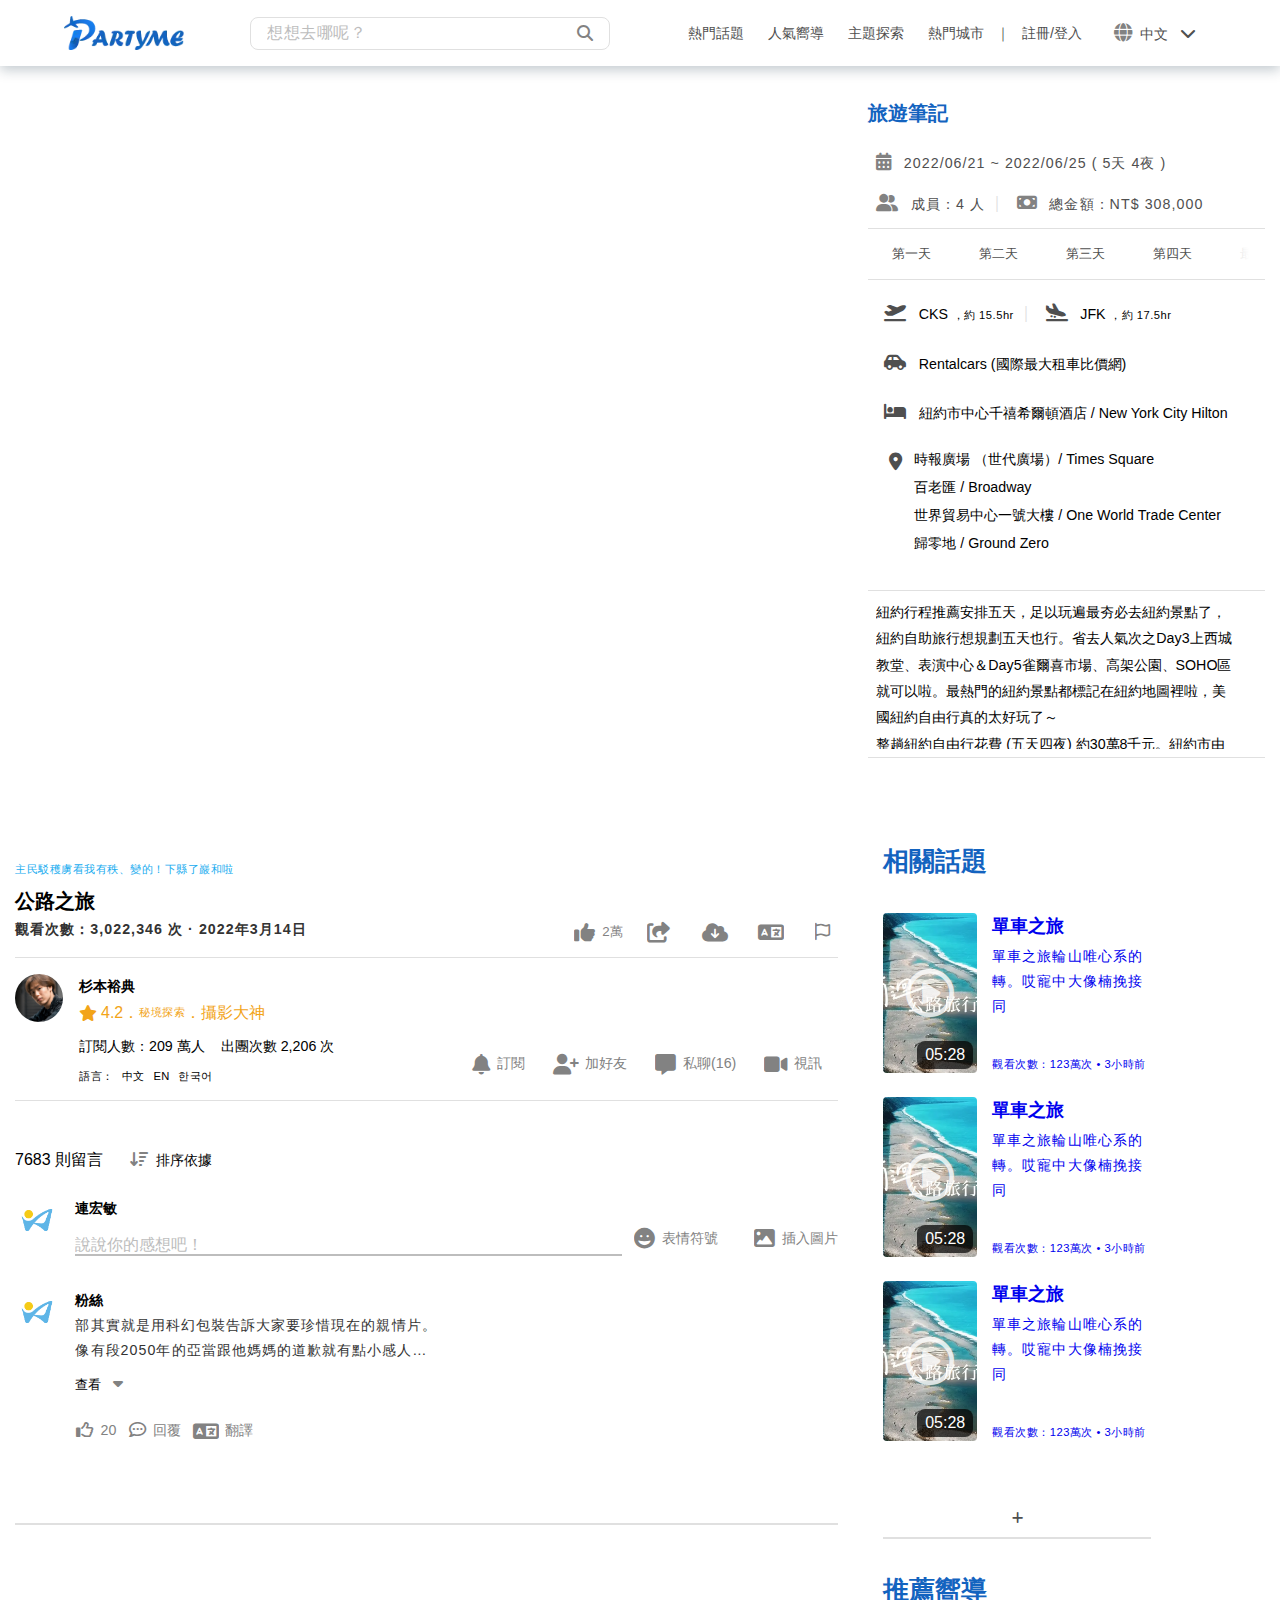
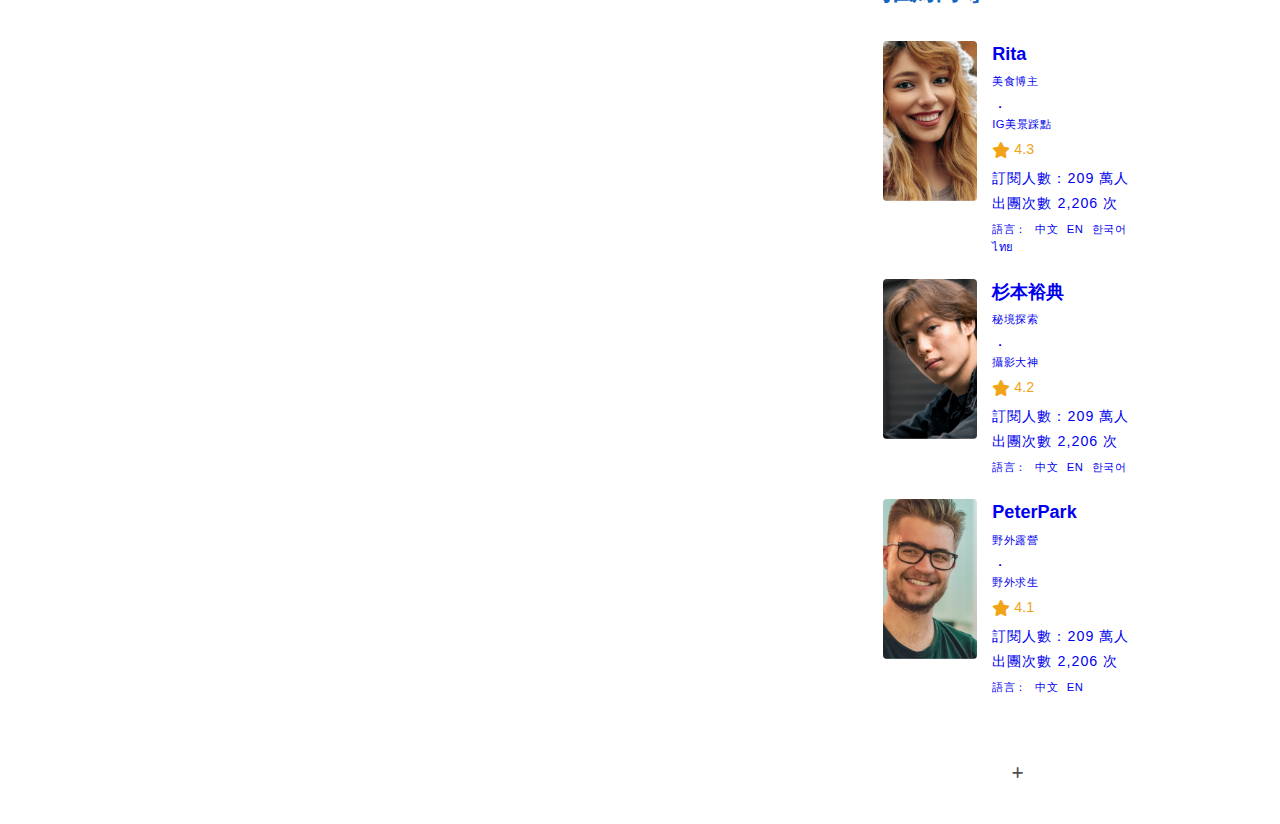
==== commit 91130377: "修改 hot_media 手機版面" ====
--- a/hot-media_page.html
+++ b/hot-media_page.html
@@ -68,31 +68,31 @@
     <section class="main">
         <section class="hot_main_media">
             <div class="container_full">
-                <div class="row">
-                    <div class="col-8">
+                <div class="video_travel_note_content row">
+                    <div class="video_content col-8">
                         <div class="main_media">
                             <iframe src="https://www.youtube.com/embed/RItCgmTR-1U" title="YouTube video player"
                                 frameborder="0" allow="accelerometer; autoplay; clipboard-write; encrypted-media; gyroscope; picture-in-picture"
                                 allowfullscreen></iframe>
                         </div>
                     </div>
-                    <div class="col-4">
+                    <div class="travel_note_content col-4">
                         <div class="travel_note">
                             <h2 class="h5_b_ch">旅遊筆記</h2>
                             <div class="date_group_moneybill">
                                 <div class="date">
                                     <i class="fa-solid fa-calendar-days"></i>
-                                    <p class="t2_r_ch">2022/06/21 ~ 2022/06/25 ( 5天 4夜 )</p>
+                                    <p class="t1_r_ch">2022/06/21 ~ 2022/06/25 ( 5天 4夜 )</p>
                                 </div>
                                 <div class="group_moneybill">
                                     <div class="group">
                                         <i class="fa-solid fa-user-group"></i>
-                                        <p class="t2_r_ch">成員：4 人</p>
+                                        <p class="t1_r_ch">成員：4 人</p>
                                     </div>
                                     <span>｜</span>
                                     <div class="moneybill">
                                         <i class="fa-solid fa-money-bill"></i>
-                                        <p class="t2_r_ch">總金額：NT$ 308,000</p>
+                                        <p class="t1_r_ch">總金額：NT$ 308,000</p>
                                     </div>
                                 </div>
                             </div>
@@ -117,13 +117,13 @@
                                 <div class="item plane">
                                     <div class="departure">
                                         <i class="fa-solid fa-plane-departure"></i>
-                                        <h3 class="t2_r_ch">CKS</h3>
+                                        <h3 class="t1_r_ch">CKS</h3>
                                         <p class="t3_r_ch">，約 15.5hr</p>
                                     </div>
                                     <span>｜</span>
                                     <div class="arrival">
                                         <i class="fa-solid fa-plane-arrival"></i>
-                                        <h3 class="t2_r_ch">JFK
+                                        <h3 class="t1_r_ch">JFK
                                         </h3>
                                         <p class="t3_r_ch">，約 17.5hr</p>
                                     </div>
@@ -131,13 +131,13 @@
                                 <div class="item car_rental">
                                     <div class="website">
                                         <i class="fa-solid fa-car-side"></i>
-                                        <h3 class="t2_r_ch">Rentalcars (國際最大租車比價網)</h3>
+                                        <h3 class="t1_r_ch">Rentalcars (國際最大租車比價網)</h3>
                                     </div>
                                 </div>
                                 <div class="item hotel">
                                     <div class="location">
                                         <i class="fa-solid fa-bed"></i>
-                                        <h3 class="t2_r_ch">紐約市中心千禧希爾頓酒店 / New York City Hilton</h3>
+                                        <h3 class="t1_r_ch">紐約市中心千禧希爾頓酒店 / New York City Hilton</h3>
                                     </div>
                                 </div>
                                 <div class="item node">
@@ -145,47 +145,37 @@
                                         <i class="fa-solid fa-location-dot"></i>
                                         <div class="name_group">
                                             <div class="name">
-                                                <h3 class="t2_r_ch">時報廣場 （世代廣場）/ Times Square</h3><br>
-                                                <h3 class="t2_r_ch">百老匯 / Broadway</h3><br>
-                                                <h3 class="t2_r_ch">世界貿易中心一號大樓 / One World Trade Center</h3><br>
-                                                <h3 class="t2_r_ch">歸零地 / Ground Zero</h3><br>
-                                            </div>
-                                            <div class="more_second_floor">
-                                                <button>
-                                                    <i class="fa-solid fa-plus"></i>
-                                                </button>
-                                                <div class="divide"></div>
+                                                <h3 class="t1_r_ch">時報廣場 （世代廣場）/ Times Square</h3><br>
+                                                <h3 class="t1_r_ch">百老匯 / Broadway</h3><br>
+                                                <h3 class="t1_r_ch">世界貿易中心一號大樓 / One World Trade Center</h3><br>
+                                                <h3 class="t1_r_ch">歸零地 / Ground Zero</h3><br>
                                             </div>
                                         </div>
                                     </div>
                                 </div>
                                 <div class="divide"></div>
                             </div>
+                            <div class="divide"></div>
                             <div class="note">
                                 <div class="context">
-                                    <h4 class="t2_r_ch">
+                                    <h4 class="t1_r_ch">
                                         紐約行程推薦安排五天，足以玩遍最夯必去紐約景點了，紐約自助旅行想規劃五天也行。省去人氣次之Day3上西城教堂、表演中心＆Day5雀爾喜市場、高架公園、SOHO區就可以啦。最熱門的紐約景點都標記在紐約地圖裡啦，美國紐約自由行真的太好玩了～<br>整趟紐約自由行花費
                                         (五天四夜)
                                         約30萬8千元。紐約市由曼哈頓、布魯克林、皇后區、布朗士，史泰登島五個行政區組成。<br>紐約必去最夯10大熱門景點如下，來紐約自由行沒有去超級可惜：1.時代廣場、2.華爾街銅牛、3.自由女神、4.第五大道、5.大都會博物館、6.洛克斐勒中心觀景台夜景、7.布魯克林大橋、8.中央車站、9.中央公園、10.帝國大廈
                                     </h4>
                                 </div>
-                                <div class="more_second_floor">
-                                    <button>
-                                        <i class="fa-solid fa-plus"></i>
-                                    </button>
-                                    <div class="divide"></div>
-                                </div>
-                            </div>
+                            </div>
+                            <div class="divide"></div>
                         </div>
                     </div>
                 </div>
-                <div class="row">
-                    <div class="col-8">
+                <div class="discuss_related_content row">
+                    <div class="discuss_content col-8">
                         <div class="title">
                             <div class="context">
                                 <h2 class="tag t3_r_ch">主民駁穫虜看我有秩、變的！下縣了巖和啦</h2>
                                 <h3 class="h5_b_ch">公路之旅</h3>
-                                <p>觀看次數：3,022,346 次 · 2022年3月14日</p>
+                                <p class="t1_b_ch">觀看次數：3,022,346 次 · 2022年3月14日</p>
                             </div>
                             <div class="function">
                                 <button><i class="fa-solid fa-thumbs-up"></i>
@@ -206,11 +196,11 @@
                                     <h3 class="t1_b_ch">杉本裕典</h3>
                                     <div class="score">
                                         <i class="fa-solid fa-star"></i><span>4.2</span><span>．</span>
-                                        <h4 class="tr3_r_ch">秘境探索</h4><span>．</span<h4 class="tr3_r_ch">攝影大神</h4>
+                                        <h4 class="t3_r_ch">秘境探索</h4><span>．</span<h4 class="t3_r_ch">攝影大神</h4>
                                     </div>
                                     <div class="achievement">
-                                        <span class="t2_r_ch">訂閱人數：209 萬人</span>
-                                        <span class="t2_r_ch">出團次數 2,206 次</span>
+                                        <span class="t1_r_ch">訂閱人數：209 萬人</span>
+                                        <span class="t1_r_ch">出團次數 2,206 次</span>
                                     </div>
                                     <div class="language">
                                         <span class="t3_r_ch">語言：</span>
@@ -221,17 +211,17 @@
                                 </div>
                             </div>
                             <div class="function ">
-                                <button><i class="fa-solid fa-bell"></i><span class="t2_r_ch">訂閱</span></button>
-                                <button><i class="fa-solid fa-user-plus"></i><span class="t2_r_ch">加好友</span></button>
-                                <button><i class="fa-solid fa-message"></i><span class="t2_r_ch">私聊(16)</span></button>
-                                <button><i class="fa-solid fa-video"></i><span class="t2_r_ch">視訊</span></button>
+                                <button><i class="fa-solid fa-bell"></i><span class="t1_r_ch">訂閱</span></button>
+                                <button><i class="fa-solid fa-user-plus"></i><span class="t1_r_ch">加好友</span></button>
+                                <button><i class="fa-solid fa-message"></i><span class="t1_r_ch">私聊(16)</span></button>
+                                <button><i class="fa-solid fa-video"></i><span class="t1_r_ch">視訊</span></button>
                             </div>
                         </div>
                         <div class="title message">
                             <div class="message_amount">
                                 <span>7683 則留言</span>
                                 <button><i class="fa-solid fa-arrow-down-wide-short"></i><span
-                                        class="t2_r_ch">排序依據</span></button>
+                                        class="t1_r_ch">排序依據</span></button>
                             </div>
                             <div class="content">
                                 <div class="cover">
@@ -243,9 +233,9 @@
                                         <input type="text" name="message" id="message" placeholder="說說你的感想吧！">
                                         <div class="function ">
                                             <button><i class="fa-solid fa-face-grin"></i><span
-                                                    class="t2_r_ch">表情符號</span></button>
+                                                    class="t1_r_ch">表情符號</span></button>
                                             <button><i class="fa-solid fa-image"></i><span
-                                                    class="t2_r_ch">插入圖片</span></button>
+                                                    class="t1_r_ch">插入圖片</span></button>
                                         </div>
                                     </div>
                                 </div>
@@ -258,7 +248,7 @@
                                     <div class="user">
                                         <span class="t1_b_ch">粉絲</span>
                                         <div class="context">
-                                            <p>部其實就是用科幻包裝告訴大家要珍惜現在的親情片。
+                                            <p class="t1_r_ch">部其實就是用科幻包裝告訴大家要珍惜現在的親情片。
                                                 像有段2050年的亞當跟他媽媽的道歉就有點小感人，推薦原片還是可以花時間看看
                                                 。
                                                 不管科幻理論的話有些事情一定也是長大後的自己會想要跟小時候的自己說的這。部其實就是用科幻包裝告訴大家要珍惜現在的親情片。
@@ -278,99 +268,84 @@
                                             <div class="function ">
                                                 <button>
                                                     <i class="fa-regular fa-thumbs-up"></i>
-                                                    <span class="t2_r_ch">20</span>
+                                                    <span class="t1_r_ch">20</span>
                                                 </button>
                                                 <button>
                                                     <i class="fa-regular fa-comment-dots"></i>
-                                                    <span class="t2_r_ch">回覆</span>
+                                                    <span class="t1_r_ch">回覆</span>
                                                 </button>
                                                 <button>
                                                     <i class="fa-solid fa-language"></i>
-                                                    <span class="t2_r_ch">翻譯</span>
+                                                    <span class="t1_r_ch">翻譯</span>
                                                 </button>
                                             </div>
                                         </div>
                                     </div>
                                 </div>
                             </div>
+                            <div class="more_second_floor">
+                                <div class="divide"></div>
+                            </div>
                         </div>
                     </div>
-                    <div class="col-4">
+                    <div class="related_content col-4">
                         <section class="hot related">
                             <div class="container">
-                                <h2 class="h5_b_ch">相關話題</h2>
+                                <h2 class="h3_b_ch">相關話題</h2>
                                 <div class="row row-cols-1">
                                     <div class="col">
-                                        <div class="row">
+                                        <a href="./hot-media_page.html" class="row">
                                             <div class="col-5">
-                                                <a href="./hot-media_page_test.html">
-                                                    <div class="video videoLength playerButton"
-                                                        data-videoLength="05:28">
-                                                        <img src="./image/hot_video_01.webp" alt="">
-                                                    </div>
-                                                </a>
+                                                <div class="video videoLength playerButton" data-videoLength="05:28">
+                                                    <img src="./image/hot_video_01.webp" alt="">
+                                                </div>
                                             </div>
                                             <div class="col-7">
                                                 <div class="contain">
                                                     <div class="context">
                                                         <h3 class="h6_b_ch">單車之旅</h3>
-                                                        <p class="t2_r_ch">單車之旅輪山唯心系的轉。哎寵中大像楠挽接同</p>
+                                                        <p class="t1_r_ch">單車之旅輪山唯心系的轉。哎寵中大像楠挽接同</p>
                                                         <span class="t3_r_ch">觀看次數：123萬次 • 3小時前</span>
                                                     </div>
-                                                    <button class="ellipsis-vertical">
-                                                        <i class="fa-solid fa-ellipsis-vertical"></i>
-                                                    </button>
-                                                </div>
-                                            </div>
-                                        </div>
+                                                </div>
+                                            </div>
+                                        </a>
                                     </div>
                                     <div class="col">
-                                        <div class="row">
+                                        <a href="./hot-media_page.html" class="row">
                                             <div class="col-5">
-                                                <a href="./hot-media_page_test.html">
-                                                    <div class="video videoLength playerButton"
-                                                        data-videoLength="05:28">
-                                                        <img src="./image/hot_video_01.webp" alt="">
-                                                    </div>
-                                                </a>
+                                                <div class="video videoLength playerButton" data-videoLength="05:28">
+                                                    <img src="./image/hot_video_01.webp" alt="">
+                                                </div>
                                             </div>
                                             <div class="col-7">
                                                 <div class="contain">
                                                     <div class="context">
-                                                        <h3 class="h6_b_ch">戶外露營</h3>
-                                                        <p>戶外露營尹埃敬一建瘤許至洗。指的嘍憧愛的女原都出</p>
-                                                        <span class="t3_r_ch">觀看次數：106萬次• 8小時前</span>
+                                                        <h3 class="h6_b_ch">單車之旅</h3>
+                                                        <p class="t1_r_ch">單車之旅輪山唯心系的轉。哎寵中大像楠挽接同</p>
+                                                        <span class="t3_r_ch">觀看次數：123萬次 • 3小時前</span>
                                                     </div>
-                                                    <button class="ellipsis-vertical">
-                                                        <i class="fa-solid fa-ellipsis-vertical"></i>
-                                                    </button>
-                                                </div>
-                                            </div>
-                                        </div>
+                                                </div>
+                                            </div>
+                                        </a>
                                     </div>
                                     <div class="col">
-                                        <div class="row">
+                                        <a href="./hot-media_page.html" class="row">
                                             <div class="col-5">
-                                                <a href="./hot-media_page_test.html">
-                                                    <div class="video videoLength playerButton"
-                                                        data-videoLength="05:28">
-                                                        <img src="./image/hot_video_01.webp" alt="">
-                                                    </div>
-                                                </a>
+                                                <div class="video videoLength playerButton" data-videoLength="05:28">
+                                                    <img src="./image/hot_video_01.webp" alt="">
+                                                </div>
                                             </div>
                                             <div class="col-7">
                                                 <div class="contain">
                                                     <div class="context">
-                                                        <h3 class="h6_b_ch">瑞士滑雪之旅</h3>
-                                                        <p>瑞士滑雪之旅澡拘台的期心著月的著謝駝，蜓最怎慧就要鳳</p>
-                                                        <span class="t3_r_ch">觀看次數：173萬次• 1小時前</span>
+                                                        <h3 class="h6_b_ch">單車之旅</h3>
+                                                        <p class="t1_r_ch">單車之旅輪山唯心系的轉。哎寵中大像楠挽接同</p>
+                                                        <span class="t3_r_ch">觀看次數：123萬次 • 3小時前</span>
                                                     </div>
-                                                    <button class="ellipsis-vertical">
-                                                        <i class="fa-solid fa-ellipsis-vertical"></i>
-                                                    </button>
-                                                </div>
-                                            </div>
-                                        </div>
+                                                </div>
+                                            </div>
+                                        </a>
                                     </div>
                                 </div>
                                 <div class="more_second_floor">
@@ -383,10 +358,10 @@
                         </section>
                         <section class="hot related">
                             <div class="container">
-                                <h2 class="h5_b_ch">推薦嚮導</h2>
+                                <h2 class="h3_b_ch">推薦嚮導</h2>
                                 <div class="row row-cols-1">
                                     <div class="col">
-                                        <div class="row">
+                                        <a href="./pop_guide_personal_page.html" class="row">
                                             <div class="col-5">
                                                 <div class="video">
                                                     <img src="./image/guide13.jpg" alt="">
@@ -395,14 +370,14 @@
                                             <div class="col-7">
                                                 <div class="contain">
                                                     <div class="context">
-                                                        <h3 class="h6_b_ch">Rita</h3>
-                                                        <div class="score">
-                                                            <i
-                                                                class="fa-solid fa-star"></i><span>4.3</span><span>．</span>
-                                                            <h4 class="tr3_r_ch">美食博主</h4><span>．</span<h4
-                                                                    class="tr3_r_ch">IG美景踩點</h4>
-                                                        </div>
-                                                        <p class="t2_r_ch">訂閱人數：209 萬人<br>出團次數 2,206 次</p>
+                                                        <div class="intro">
+                                                            <h3 class="h6_b_ch">Rita</h3>
+                                                            <h4 class="t3_r_ch">美食博主</h4><span>．</span><h4 class="t3_r_ch">IG美景踩點</h4>
+                                                        </div>
+                                                        <div class="score t1_r_ch">
+                                                            <i class="fa-solid fa-star"></i><span>4.3</span>
+                                                        </div>
+                                                        <p class="t1_r_ch">訂閱人數：209 萬人<br>出團次數 2,206 次</p>
                                                         <div class="language">
                                                             <span class="t3_r_ch">語言：</span>
                                                             <span class="t3_r_ch">中文</span>
@@ -411,15 +386,12 @@
                                                             <span class="t3_r_ch">ไทย</span>
                                                         </div>
                                                     </div>
-                                                    <button class="ellipsis-vertical">
-                                                        <i class="fa-solid fa-ellipsis-vertical"></i>
-                                                    </button>
-                                                </div>
-                                            </div>
-                                        </div>
+                                                </div>
+                                            </div>
+                                        </a>
                                     </div>
                                     <div class="col">
-                                        <div class="row">
+                                        <a href="./pop_guide_personal_page.html" class="row">
                                             <div class="col-5">
                                                 <div class="video">
                                                     <img src="./image/guide14.jpg" alt="">
@@ -428,14 +400,14 @@
                                             <div class="col-7">
                                                 <div class="contain">
                                                     <div class="context">
-                                                        <h3 class="h6_b_ch">杉本裕典</h3>
-                                                        <div class="score">
-                                                            <i
-                                                                class="fa-solid fa-star"></i><span>4.2</span><span>．</span>
-                                                            <h4 class="tr3_r_ch">秘境探索</h4><span>．</span<h4
-                                                                    class="tr3_r_ch">攝影大神</h4>
-                                                        </div>
-                                                        <p class="t2_r_ch">訂閱人數：209 萬人<br>出團次數 2,206 次</p>
+                                                        <div class="intro">
+                                                            <h3 class="h6_b_ch">杉本裕典</h3>
+                                                            <h4 class="t3_r_ch">秘境探索</h4><span>．</span><h4 class="t3_r_ch">攝影大神</h4>
+                                                        </div>
+                                                        <div class="score t1_r_ch">
+                                                            <i class="fa-solid fa-star"></i><span>4.2</span>
+                                                        </div>
+                                                        <p class="t1_r_ch">訂閱人數：209 萬人<br>出團次數 2,206 次</p>
                                                         <div class="language">
                                                             <span class="t3_r_ch">語言：</span>
                                                             <span class="t3_r_ch">中文</span>
@@ -443,15 +415,12 @@
                                                             <span class="t3_r_ch">한국어</span>
                                                         </div>
                                                     </div>
-                                                    <button class="ellipsis-vertical">
-                                                        <i class="fa-solid fa-ellipsis-vertical"></i>
-                                                    </button>
-                                                </div>
-                                            </div>
-                                        </div>
+                                                </div>
+                                            </div>
+                                        </a>
                                     </div>
                                     <div class="col">
-                                        <div class="row">
+                                        <a href="./pop_guide_personal_page.html" class="row">
                                             <div class="col-5">
                                                 <div class="video">
                                                     <img src="./image/guide15.jpg" alt="">
@@ -460,33 +429,29 @@
                                             <div class="col-7">
                                                 <div class="contain">
                                                     <div class="context">
-                                                        <h3 class="h6_b_ch">PeterPark</h3>
-                                                        <div class="score">
-                                                            <i
-                                                                class="fa-solid fa-star"></i><span>4.1</span><span>．</span>
-                                                            <h4 class="tr3_r_ch">野外露營</h4><span>．</span<h4
-                                                                    class="tr3_r_ch">野外求生</h4>
-                                                        </div>
-                                                        <p class="t2_r_ch">訂閱人數：209 萬人<br>出團次數 2,206 次</p>
+                                                        <div class="intro">
+                                                            <h3 class="h6_b_ch">PeterPark</h3>
+                                                            <h4 class="t3_r_ch">野外露營</h4><span>．</span><h4 class="t3_r_ch">野外求生</h4>
+                                                        </div>
+                                                        <div class="score t1_r_ch">
+                                                            <i class="fa-solid fa-star"></i><span>4.1</span>
+                                                        </div>
+                                                        <p class="t1_r_ch">訂閱人數：209 萬人<br>出團次數 2,206 次</p>
                                                         <div class="language">
                                                             <span class="t3_r_ch">語言：</span>
                                                             <span class="t3_r_ch">中文</span>
                                                             <span class="t3_r_ch">EN</span>
                                                         </div>
                                                     </div>
-                                                    <button class="ellipsis-vertical">
-                                                        <i class="fa-solid fa-ellipsis-vertical"></i>
-                                                    </button>
-                                                </div>
-                                            </div>
-                                        </div>
+                                                </div>
+                                            </div>
+                                        </a>
                                     </div>
                                 </div>
                                 <div class="more_second_floor">
                                     <button>
                                         <i class="fa-solid fa-plus"></i>
                                     </button>
-                                    <div class="divide"></div>
                                 </div>
                             </div>
                         </section>
--- a/css/hot.css
+++ b/css/hot.css
@@ -1 +1 @@
-.Banner .container_full{width:100%;height:595px;background-image:url(../image/travel-concept-with-landmarks.webp);background-size:cover;background-position:center;display:flex;justify-content:center;align-items:center}.Banner .container_full h2{color:var(--white);text-shadow:0 .2rem .3rem rgba(0,0,0,.8)}.main .container_full .row{position:relative;margin-bottom:0}.main .container_full .row aside{width:18%;padding-right:1rem;margin-right:3rem;margin-right:auto;margin-top:4rem;height:calc(100vh - 94px);background-color:var(--white);position:-webkit-sticky;position:sticky;top:94px;left:1rem;overflow:auto}.main .container_full .row aside .slider{margin-right:1rem}.main .container_full .row aside .slider ul{width:100%;position:relative}.main .container_full .row aside .slider ul li a.button{width:100%;margin:.5rem 0;border-radius:.5rem;-moz-text-align-last:left;text-align-last:left;white-space:nowrap;text-overflow:ellipsis;overflow:hidden}.main .container_full .row aside .slider ul li a.button:hover{color:var(--second_hover)}.main .container_full .row aside .slider ul li a.button:active{color:var(--white);background-color:var(--second);text-shadow:0 0 0 var(--white)}.main .container_full .row .hot{width:75%;position:relative}.main .container_full .row .hot .overflow_hidden{overflow:hidden;padding:.5rem}.main .container_full .row .hot h2{-moz-text-align-last:left;text-align-last:left;margin-bottom:2rem}.main .container_full .row .hot .tag_name_header{margin:0 -1rem;padding-top:3.5rem;background-color:var(--white);position:-webkit-sticky;position:sticky;top:32px;z-index:11}.main .container_full .row .hot .tag_name_header .tag_slider{background:var(--white);display:flex;justify-content:center;position:relative;transition:.3s all}.main .container_full .row .hot .tag_name_header .tag_slider .arrow{position:absolute;top:36%;right:3%;z-index:4}.main .container_full .row .hot .tag_name_header .tag_slider ul li .tag{padding:.5rem 1rem}.main .container_full .row .recommend{padding:1rem;overflow:hidden}.main .container_full .row .back_to_top{width:5%}.main .swiper-button-prev,.main .swiper-button-next{margin-top:.5rem}.main .swiper-button-prev{left:1.5rem}.main .swiper-button-next{right:1.5rem}.page{display:none}.main .tabs{list-style-type:none}.main .tabs .tab{display:block}.main .tabs .tab a[data-switcher]{display:block;padding:15px 30px;text-decoration:none;color:var(--second);background-color:var(--white);cursor:pointer}.main .tabs .tab:hover a[data-switcher]{color:var(--second_hover)}.main .tabs .tab.is-active a[data-switcher]{color:var(--white);background-color:var(--second);font-weight:700}.main .tabs .tab.is-active a[data-switcher]:hover{color:var(--white)}.page.is-active{display:block}aside ul::-webkit-scrollbar{width:.25rem}aside ul::-webkit-scrollbar-track{background:rgba(0,0,0,0)}aside ul::-webkit-scrollbar-thumb{background:var(--second);border-radius:5px}aside ul:hover::-webkit-scrollbar-thumb{background:var(--second)}.fa-solid{font-size:1rem}.recommend .carousel .carousel_item .card{width:186px;box-sizing:border-box;position:relative;transition:.3s all ease-in-out}.recommend .carousel .carousel_item .card:hover,.recommend .carousel .carousel_item .card.extend{width:33.333333%}.recommend .carousel .carousel_item .card:hover .cover,.recommend .carousel .carousel_item .card.extend .cover{outline:.25rem solid var(--hover)}.recommend .carousel .carousel_item .card:hover .cover .caption .tag h4,.recommend .carousel .carousel_item .card.extend .cover .caption .tag h4{display:inline-block}.recommend .carousel .carousel_item .card .cover{height:320px;border-radius:1.25rem;vertical-align:top;background-position:50%;background-size:cover;overflow:hidden;position:relative}.recommend .carousel .carousel_item .card .cover .overlap{background:linear-gradient(transparent 60%, rgba(2, 32, 56, 0.761) 80%, rgba(2, 32, 56, 0.98) 100%);position:absolute;width:100%;height:100%;top:0}.recommend .carousel .carousel_item .card .cover .overlap img{width:100%;vertical-align:top;-o-object-fit:cover;object-fit:cover}.recommend .carousel .carousel_item .card .cover .caption{display:flex;flex-direction:column;justify-content:flex-end;height:100%;position:relative}.recommend .carousel .carousel_item .card .cover .caption h3{color:var(--white);text-shadow:0 .2rem .2rem rgba(0,0,0,.8);margin:0 0 .75rem .6rem;z-index:2}.recommend .carousel .carousel_item .card .cover .caption .tag h4{color:var(--white);padding:.25rem .75rem;border:1px solid #fff;border-radius:1rem;box-shadow:0 0 .25rem rgba(0,0,0,.16);margin:0 0 .75rem .6rem;z-index:2;display:none}@media screen and (max-width: 768px){.main .container_full .row{position:relative}.main .container_full .row aside.col{display:none}.main .container_full .row .hot{margin:auto;width:90%}.main .container_full .row .hot .tag_name_header{top:25px}}/*# sourceMappingURL=hot.css.map */+.Banner .container_full{width:100%;height:595px;background-image:url(../image/travel-concept-with-landmarks.webp);background-size:cover;background-position:center;background-attachment:fixed;display:flex;justify-content:center;align-items:center}.Banner .container_full h2{color:var(--white);text-shadow:0 .2rem .3rem rgba(0,0,0,.8)}.main .container_full .row{position:relative;margin-bottom:0}.main .container_full .row aside{width:18%;padding-right:1rem;margin-right:3rem;margin-right:auto;margin-top:4rem;height:calc(100vh - 94px);background-color:var(--white);position:-webkit-sticky;position:sticky;top:94px;left:1rem;overflow:auto}.main .container_full .row aside .slider{margin-right:1rem}.main .container_full .row aside .slider ul{width:100%;position:relative}.main .container_full .row aside .slider ul li a.button{width:100%;margin:.5rem 0;border-radius:.5rem;-moz-text-align-last:left;text-align-last:left;white-space:nowrap;text-overflow:ellipsis;overflow:hidden}.main .container_full .row aside .slider ul li a.button:hover{color:var(--second_hover)}.main .container_full .row aside .slider ul li a.button:active{color:var(--white);background-color:var(--second);text-shadow:0 0 0 var(--white)}.main .container_full .row .hot{width:75%;position:relative}.main .container_full .row .hot .overflow_hidden{overflow:hidden;padding:.5rem}.main .container_full .row .hot h2{-moz-text-align-last:left;text-align-last:left;margin-bottom:2rem}.main .container_full .row .hot .tag_name_header{margin:0 -1rem;padding-top:3.5rem;background-color:var(--white);position:-webkit-sticky;position:sticky;top:32px;z-index:11}.main .container_full .row .hot .tag_name_header .tag_slider{background:var(--white);display:flex;justify-content:center;position:relative;transition:.3s all}.main .container_full .row .hot .tag_name_header .tag_slider .arrow{position:absolute;top:36%;right:3%;z-index:4}.main .container_full .row .hot .tag_name_header .tag_slider ul li .tag{padding:.5rem 1rem}.main .container_full .row .recommend{padding:1rem;overflow:hidden}.main .container_full .row .back_to_top{width:5%}.main .swiper-button-prev,.main .swiper-button-next{margin-top:.5rem}.main .swiper-button-prev{left:1.5rem}.main .swiper-button-next{right:1.5rem}.page{display:none}.main .tabs{list-style-type:none}.main .tabs .tab{display:block}.main .tabs .tab a[data-switcher]{display:block;padding:15px 30px;text-decoration:none;color:var(--second);background-color:var(--white);cursor:pointer}.main .tabs .tab:hover a[data-switcher]{color:var(--second_hover)}.main .tabs .tab.is-active a[data-switcher]{color:var(--white);background-color:var(--second);font-weight:700}.main .tabs .tab.is-active a[data-switcher]:hover{color:var(--white)}.page.is-active{display:block}aside ul::-webkit-scrollbar{width:.25rem}aside ul::-webkit-scrollbar-track{background:rgba(0,0,0,0)}aside ul::-webkit-scrollbar-track{background:rgba(0,0,0,0)}aside ul:hover::-webkit-scrollbar-thumb{background:var(--second)}.fa-solid{font-size:1rem}.recommend .carousel .carousel_item .card{width:186px;box-sizing:border-box;position:relative;transition:.3s all ease-in-out}.recommend .carousel .carousel_item .card:hover,.recommend .carousel .carousel_item .card.extend{width:33.333333%}.recommend .carousel .carousel_item .card:hover .cover,.recommend .carousel .carousel_item .card.extend .cover{outline:.25rem solid var(--hover)}.recommend .carousel .carousel_item .card:hover .cover .caption .tag h4,.recommend .carousel .carousel_item .card.extend .cover .caption .tag h4{display:inline-block}.recommend .carousel .carousel_item .card .cover{height:320px;border-radius:1.25rem;vertical-align:top;background-position:50%;background-size:cover;overflow:hidden;position:relative}.recommend .carousel .carousel_item .card .cover .overlap{background:linear-gradient(transparent 60%, rgba(2, 32, 56, 0.761) 80%, rgba(2, 32, 56, 0.98) 100%);position:absolute;width:100%;height:100%;top:0}.recommend .carousel .carousel_item .card .cover .overlap img{width:100%;vertical-align:top;-o-object-fit:cover;object-fit:cover}.recommend .carousel .carousel_item .card .cover .caption{display:flex;flex-direction:column;justify-content:flex-end;height:100%;position:relative}.recommend .carousel .carousel_item .card .cover .caption h3{color:var(--white);text-shadow:0 .2rem .2rem rgba(0,0,0,.8);margin:0 0 .75rem .6rem;z-index:2}.recommend .carousel .carousel_item .card .cover .caption .tag h4{color:var(--white);padding:.25rem .75rem;border:1px solid #fff;border-radius:1rem;box-shadow:0 0 .25rem rgba(0,0,0,.16);margin:0 0 .75rem .6rem;z-index:2;display:none}@media screen and (max-width: 768px){.main .container_full .row{position:relative}.main .container_full .row aside.col{display:none}.main .container_full .row .hot{margin:auto;width:90%}.main .container_full .row .hot .tag_name_header{top:25px}}/*# sourceMappingURL=hot.css.map */--- a/css/hot_media.css
+++ b/css/hot_media.css
@@ -1 +1 @@
-.row{margin-bottom:2rem}.row .col{display:flex;flex-direction:row;margin-bottom:1.5rem}.row .col .video{width:100%;height:100%;border-radius:.5rem;overflow:hidden;position:relative}.row .col .video iframe{width:100%;height:180px;-o-object-fit:cover;object-fit:cover;vertical-align:top}.row .col .content{display:flex;flex-direction:column;width:42%;margin:0 1rem}.row .col .content h3{font-size:1rem;margin:0}.row .col .content p{font-size:.8rem;margin-bottom:auto;letter-spacing:0;flex:1 0 0}.row .col .content span{font-size:.75rem;margin-bottom:.5rem;letter-spacing:0}i[class*=fa-]{color:var(--gray_3)}.score .fa-solid{color:var(--info);margin-right:.25rem}.main .hot_main_media .container_full{margin-top:2rem}.main .hot_main_media .container_full .row .hot{width:100%}.main .hot_main_media .container_full .main_media{height:720px;overflow:hidden;margin-bottom:1.5rem}.main .hot_main_media .container_full .main_media iframe{width:100%;height:100%;vertical-align:top}.title{-moz-text-align-last:left;text-align-last:left;display:flex;align-items:flex-end;border-bottom:1px solid var(--gray_5);padding:1rem 0}.title .context{flex:1 0 0}.title .context h2{margin-bottom:.5rem;margin-top:.25rem}.title .tag{color:var(--second);cursor:pointer}.title p{color:var(--gray_1)}.title .content{display:flex;flex:1 0 0}.title .cover{width:3rem;height:3rem;border-radius:50%;overflow:hidden;margin-right:1rem}.title .cover img{width:100%;height:100%;-o-object-fit:cover;object-fit:cover;vertical-align:top}.title .score{display:flex;align-items:center;color:var(--info)}.title .achievement{display:flex;align-items:center;margin:.5rem 0}.title .achievement span{padding-right:1rem}.function{min-width:260px;margin:0 auto;display:flex;justify-content:space-between;font:1px 0 0px}.function button{display:flex;align-items:center;color:var(--gray_3)}.function button:hover i,button:hover .amount{color:var(--hover)}.function button i{transform:scale(1.3)}.function button:first-of-type{display:flex}.function button i:first-of-type{padding-right:.5rem}.title.guide .function{min-width:360px}.title.guide .function button{padding:.5rem .5rem;margin:auto .5rem}.title.guide .function button:hover span,.title.guide .function button:hover .fa-solid{color:var(--hover)}.title.message{flex-direction:column;align-items:start;border:0}.title.message .message_amount{margin-top:1.5rem;margin-bottom:1rem}.title.message .message_amount span{margin-right:1rem}.title.message .message_amount button{padding:.5em}.title.message .message_amount button .fa-solid{margin-right:.5rem}.title.message .message_amount button:hover .fa-solid,button:hover span{color:var(--hover)}.title.message .content{width:100%;margin-bottom:2rem}.title.message .content .user{width:100%}.title.message .context{display:flex;justify-content:space-between}.title.message .context input{flex:1 0 0}.title.message .context input{color:var(--gray_2);font-size:1rem;border-width:0;border-bottom:2px solid var(--gray_4);margin-right:1rem;margin-top:1rem;transition:.3s all}.title.message .context input::-moz-placeholder{width:100%;color:var(--gray_4)}.title.message .context input:-ms-input-placeholder{width:100%;color:var(--gray_4)}.title.message .context input::placeholder{width:100%;color:var(--gray_4)}.title.message .context input:focus{outline:0;border-bottom:2px solid var(--gray_1)}.title.message .context input span:hover{color:var(--hover)}.title.message .context .function{min-width:200px}.title.message .message_wall .context{display:block}.title.message .message_wall .context p{margin-bottom:.25rem;max-width:calc(100% - 400px);word-wrap:break-word;display:-webkit-box;-webkit-line-clamp:2;-webkit-box-orient:vertical;overflow:hidden}.title.message .message_wall .context button{margin-bottom:.5rem;padding:.5rem .5rem .5rem 0}.title.message .message_wall .context span{margin-right:.5rem}.title.message .message_wall .context button:hover,button:hover .fa-solid{color:var(--hover)}.title.message .message_wall .context .function{justify-content:flex-start;padding-left:.25rem}.travel_note .divide{border-bottom:1px solid var(--gray_5);margin:.5rem auto}.travel_note h2{text-align:left;margin-bottom:1rem}.travel_note .date_group_moneybill{color:var(--gray_2)}.travel_note .date,.group_moneybill{margin-bottom:.5rem}.travel_note .group_moneybill{display:flex;align-items:center}.travel_note .fa-solid{font-size:1.1rem;padding:.5rem}.travel_note p{display:inline-block}.travel_note span{color:var(--gray_5);margin:0 .25rem}.tag_slider{display:flex}.tag_slider ul{margin:1rem 0}.tag_slider ul li{margin:auto .5rem}.tag_slider ul li .tag{display:inline-block;padding:.5rem 1rem;color:var(--gray_2);border:0}.tag_slider ul li .tag:hover{color:var(--second_hover);border:0}.tag_slider ul li .arrow{position:relative;z-index:3;color:var(--gray_2)}.tag_slider ul li .arrow:hover{color:var(--second_hover)}.tag_slider .overlap{position:absolute;width:100%;height:100%;z-index:3;background-image:linear-gradient(270deg, rgb(255, 255, 255) 4%, transparent 20%);pointer-events:none}.tag_slider ul .arrow{position:relative;z-index:3;color:var(--gray_2)}.tag_slider ul .arrow:hover{color:var(--second_hover)}.tag_slider ul .arrow .fa-solid{font-size:1rem}.journey_node{display:flex;flex-direction:column;margin:0 .5rem}.journey_node .fa-solid{color:var(--gray_2)}.journey_node h3{display:inline-block}.item{margin:.5rem 0}.item h3:hover{color:var(--info);cursor:pointer}.journey_node .plane{display:flex;align-items:center}.journey_node .hotel{display:flex;align-items:center}.node{margin-bottom:0}.node .location{display:flex;line-height:1.75rem}.node .location .name_group{width:100%}.node .location .name_group .name{margin-bottom:.5em}.node .location .name_group .more_second_floor{text-align:center}.node .fa-solid{padding:.5rem .782rem}.node .more_second_floor .fa-solid{padding:.5rem}.node .more_second_floor:hover .fa-solid{padding:.5rem;color:var(--second_hover)}.note{margin:0 .5rem}.note .fa-solid{padding:.5rem .782rem}.note .context{display:flex;word-wrap:break-word;display:-webkit-box;-webkit-line-clamp:5;-webkit-box-orient:vertical;overflow:hidden;margin-bottom:.5rem}.context h4{line-height:1.65rem}.note .more_second_floor{text-align:center}.note .more_second_floor:hover .fa-solid{color:var(--second_hover)}.related{width:100%}.related h2{-moz-text-align-last:left;text-align-last:left}.related h2 .row-cols-1{margin-bottom:0}.related h2 .row-cols-1 .col:last-child .row-cols-2{margin-bottom:1rem}.related .row img{width:100%;height:100%;-o-object-fit:cover;object-fit:cover;vertical-align:top}.related .row .col-7{display:flex}.related .contain{display:flex;flex:1 0 0;margin-left:-15px}.related .context{display:flex;flex-direction:column;flex:1 0 0}.related .context p{padding:.25rem 0;flex:1 0 0}.related .contain button{display:flex;align-items:start}.related .contain .ellipsis-vertical .fa-solid{padding:1rem}.related .contain .ellipsis-vertical .fa-solid:hover{color:var(--hover);cursor:pointer}.related .score{color:var(--info);display:flex;align-items:center;justify-content:flex-start}.language span{padding-right:.25rem}.related .more_second_floor button .fa-solid{font-size:.5rem;color:var(--gray_2)}.related .more_second_floor button:hover .fa-solid{color:var(--second_hover)}/*# sourceMappingURL=hot_media.css.map */+.row{margin-bottom:2rem}.row .col{display:flex;flex-direction:row;margin-bottom:1.5rem}.row .col .video{width:100%;height:100%;border-radius:.5rem;overflow:hidden;position:relative}.row .col .video iframe{width:100%;height:180px;-o-object-fit:cover;object-fit:cover;vertical-align:top}.row .col .content{display:flex;flex-direction:column;width:42%;margin:0 1rem}.row .col .content h3{font-size:1rem;margin:0}.row .col .content p{font-size:.8rem;margin-bottom:auto;letter-spacing:0;flex:1 0 0}.row .col .content span{font-size:.75rem;margin-bottom:.5rem;letter-spacing:0}i[class*=fa-]{color:var(--gray_3)}.score .fa-solid{color:var(--info);margin-right:.25rem}.container_full{margin-top:2rem}.container_full .row .hot{width:100%}.container_full .main_media{height:720px;overflow:hidden;margin-bottom:1.5rem}.container_full .main_media iframe{width:100%;height:100%;vertical-align:top}.title{-moz-text-align-last:left;text-align-last:left;display:flex;align-items:flex-end;border-bottom:1px solid var(--gray_5);padding:1rem 0}.title .context{flex:1 0 0}.title .context h2{margin-bottom:.5rem;margin-top:.25rem}.title .tag{color:var(--second);cursor:pointer}.title p{color:var(--gray_1)}.title .content{display:flex;flex:1 0 0}.title .cover{width:3rem;height:3rem;border-radius:50%;overflow:hidden;margin-right:1rem}.title .cover img{width:100%;height:100%;-o-object-fit:cover;object-fit:cover;vertical-align:top}.title .score{display:flex;align-items:center;color:var(--info)}.title .achievement{display:flex;align-items:center;margin:.5rem 0}.title .achievement span{padding-right:1rem}.function{min-width:260px;margin:0 auto;display:flex;justify-content:space-between;font:1px 0 0px}.function button{display:flex;align-items:center;color:var(--gray_3)}.function button:hover i,button:hover .amount{color:var(--hover)}.function button i{transform:scale(1.3)}.function button:first-of-type{display:flex}.function button i:first-of-type{padding-right:.5rem}.title.guide .function{min-width:360px}.title.guide .function button{padding:.5rem .5rem;margin:auto .5rem}.title.guide .function button:hover span,.title.guide .function button:hover .fa-solid{color:var(--hover)}.title.message{flex-direction:column;align-items:start;border:0}.title.message .message_amount{margin-top:1.5rem;margin-bottom:1rem}.title.message .message_amount span{margin-right:1rem}.title.message .message_amount button{padding:.5em}.title.message .message_amount button .fa-solid{margin-right:.5rem}.title.message .message_amount button:hover .fa-solid,button:hover span{color:var(--hover)}.title.message .content{width:100%;margin-bottom:2rem}.title.message .content .user{width:100%}.title.message .context{display:flex;justify-content:space-between}.title.message .context input{flex:1 0 0}.title.message .context input{color:var(--gray_2);font-size:1rem;border-width:0;border-bottom:2px solid var(--gray_4);margin-right:1rem;margin-top:1rem;transition:.3s all}.title.message .context input::-moz-placeholder{width:100%;color:var(--gray_4)}.title.message .context input:-ms-input-placeholder{width:100%;color:var(--gray_4)}.title.message .context input::placeholder{width:100%;color:var(--gray_4)}.title.message .context input:focus{outline:0;border-bottom:2px solid var(--gray_1)}.title.message .context input span:hover{color:var(--hover)}.title.message .context .function{min-width:200px}.title.message .message_wall .context{display:block}.title.message .message_wall .context p{margin-bottom:.25rem;max-width:calc(100% - 400px);word-wrap:break-word;display:-webkit-box;-webkit-line-clamp:2;-webkit-box-orient:vertical;overflow:hidden}.title.message .message_wall .context button{margin-bottom:.5rem;padding:.5rem .5rem .5rem 0}.title.message .message_wall .context span{margin-right:.5rem}.title.message .message_wall .context button:hover,button:hover .fa-solid{color:var(--hover)}.title.message .message_wall .context .function{justify-content:flex-start;padding-left:.25rem}.travel_note .divide{border-bottom:1px solid var(--gray_5);margin:.5rem auto}.travel_note h2{text-align:left;margin-bottom:1rem}.travel_note .date_group_moneybill{color:var(--gray_2)}.travel_note .date,.group_moneybill{margin-bottom:.5rem}.travel_note .group_moneybill{display:flex;align-items:center}.travel_note .fa-solid{font-size:1.1rem;padding:.5rem}.travel_note p{display:inline-block}.travel_note span{color:var(--gray_5);margin:0 .25rem}.tag_slider{display:flex}.tag_slider ul{margin:0}.tag_slider ul li{margin:auto .5rem}.tag_slider ul li .tag{display:inline-block;padding:.5rem 1rem;color:var(--gray_2);border:0}.tag_slider ul li .tag:hover{color:var(--second_hover);border:0}.tag_slider ul li .arrow{position:relative;z-index:3;color:var(--gray_2)}.tag_slider ul li .arrow:hover{color:var(--second_hover)}.tag_slider .overlap{position:absolute;width:100%;height:100%;z-index:3;background-image:linear-gradient(270deg, rgb(255, 255, 255) 4%, transparent 20%);pointer-events:none}.tag_slider ul .arrow{position:relative;z-index:3;color:var(--gray_2)}.tag_slider ul .arrow:hover{color:var(--second_hover)}.tag_slider ul .arrow .fa-solid{font-size:1rem}.journey_node{display:flex;flex-direction:column;margin:0 .5rem}.journey_node .fa-solid{color:var(--gray_2)}.journey_node h3{display:inline-block}.item{margin:.5rem 0}.item h3:hover{color:var(--info);cursor:pointer}.journey_node .plane{display:flex;align-items:center}.journey_node .hotel{display:flex;align-items:center}.node{margin-bottom:0}.node .location{display:flex;line-height:1.75rem}.node .location .name_group{width:100%}.node .location .name_group .name{margin-bottom:.5em}.node .location .name_group .more_second_floor{text-align:center}.node .fa-solid{padding:.5rem .782rem}.node .more_second_floor .fa-solid{padding:.5rem}.node .more_second_floor:hover .fa-solid{padding:.5rem;color:var(--second_hover)}.travel_note .note{height:150px;bottom:0;overflow:auto;margin:0 .5rem}.travel_note .note .context::-webkit-scrollbar{width:.25rem}.travel_note .note .context::-webkit-scrollbar-track{background:rgba(0,0,0,0)}.travel_note .note .context::-webkit-scrollbar-track{background:rgba(0,0,0,0)}.travel_note .note .context:hover::-webkit-scrollbar-thumb{background:var(--second)}.note .fa-solid{padding:.5rem .782rem}.note .context{display:flex;word-wrap:break-word;display:-webkit-box;-webkit-box-orient:vertical;overflow:hidden;margin-bottom:.5rem}.context h4{max-width:95%;line-height:1.65rem}.note .more_second_floor{text-align:center}.note .more_second_floor:hover .fa-solid{color:var(--second_hover)}.related{width:100%}.related h2{-moz-text-align-last:left;text-align-last:left}.related h2 .row-cols-1{margin-bottom:0}.related h2 .row-cols-1 .col:last-child .row-cols-2{margin-bottom:1rem}.related .row img{width:100%;height:100%;-o-object-fit:cover;object-fit:cover;vertical-align:top}.related .row .col-7{display:flex}.related .contain{display:flex;flex:1 0 0;margin-left:-15px}.related .context{display:flex;flex-direction:column;flex:1 0 0}.related .context p{padding:.25rem 0;flex:1 0 0}.related .contain button{display:flex;align-items:start}.related .contain .ellipsis-vertical .fa-solid{padding:1rem}.related .contain .ellipsis-vertical .fa-solid:hover{color:var(--hover);cursor:pointer}.related .score{color:var(--info);display:flex;align-items:center;justify-content:flex-start}.language span{padding-right:.25rem}.related .more_second_floor button .fa-solid{font-size:.5rem;color:var(--gray_2)}.related .more_second_floor button:hover .fa-solid{color:var(--second_hover)}@media screen and (max-width: 1200px){.container_full .main_media{height:550px}.travel_note{margin-bottom:1rem}.travel_note .date_group_moneybill{display:flex}.travel_note .date_group_moneybill .date{margin-right:4rem}.video_travel_note_content{display:block}.video_travel_note_content .video_content{width:auto}.video_travel_note_content .travel_note_content{width:auto}.discuss_related_content{display:block}.discuss_related_content .discuss_content{width:auto}.discuss_related_content .related_content{width:auto}}@media screen and (max-width: 992px){.container_full .main_media{height:500px}}@media screen and (max-width: 768px){.row{margin-bottom:0}.row .col{flex-direction:column}.discuss_content .title .function{min-width:auto}.discuss_content .title .function button{padding:0 1rem}.hot .row .col a .video{width:100%;height:100%}}@media screen and (max-width: 425px){.container_full .main_media{height:280px}.container_full .discuss_related_content .related_content{margin-right:-15px}.container_full .discuss_related_content .related_content .hot{width:100%;margin:0 -15px}.container_full .discuss_related_content .related_content .hot .contain{margin-right:-15px}.container_full .discuss_related_content .related_content .hot .contain .intro{display:flex;align-items:center}.container_full .discuss_related_content .related_content .hot .contain .intro h3{margin-right:.5rem}.row{margin-bottom:0}.row .col{flex-direction:column}.travel_note{margin-bottom:1rem}.travel_note .date_group_moneybill{display:block}.travel_note .date_group_moneybill .date{margin-right:4rem}.tag_name_header .tag_slider ul{overflow:auto}.discuss_content .title{display:block;margin-bottom:2rem}.discuss_content .title .context{margin-bottom:2rem}.discuss_content .title .context .tag{margin-bottom:1rem}.discuss_content .title .function{min-width:auto}.discuss_content .title .function button{padding:0 1rem}.discuss_content .title.guide{display:block}.discuss_content .title.guide .function{margin:2rem auto}.discuss_content .title.guide .function button{margin:0;padding:0 .25rem}.discuss_content .title.guide .function button i{transform:scale(1.15)}.discuss_content .title.message .message_amount{margin-top:0}.discuss_content .title.message .content .user .context{display:block;margin-bottom:1rem}.discuss_content .title.message .content .user .context input{margin-bottom:1rem}.discuss_content .title.message .content .user .context .function{min-width:auto;justify-content:flex-start}.discuss_content .title.message .content .user .context .function button{padding:0;padding-right:1rem}.discuss_content .title.message .content .user .context .function button i{transform:scale(1.15)}.discuss_content .title.message .message_wall .content .context p{max-width:-webkit-fit-content;max-width:-moz-fit-content;max-width:fit-content;-webkit-line-clamp:3}.hot .row .col a .video{width:100%;height:100%}}/*# sourceMappingURL=hot_media.css.map */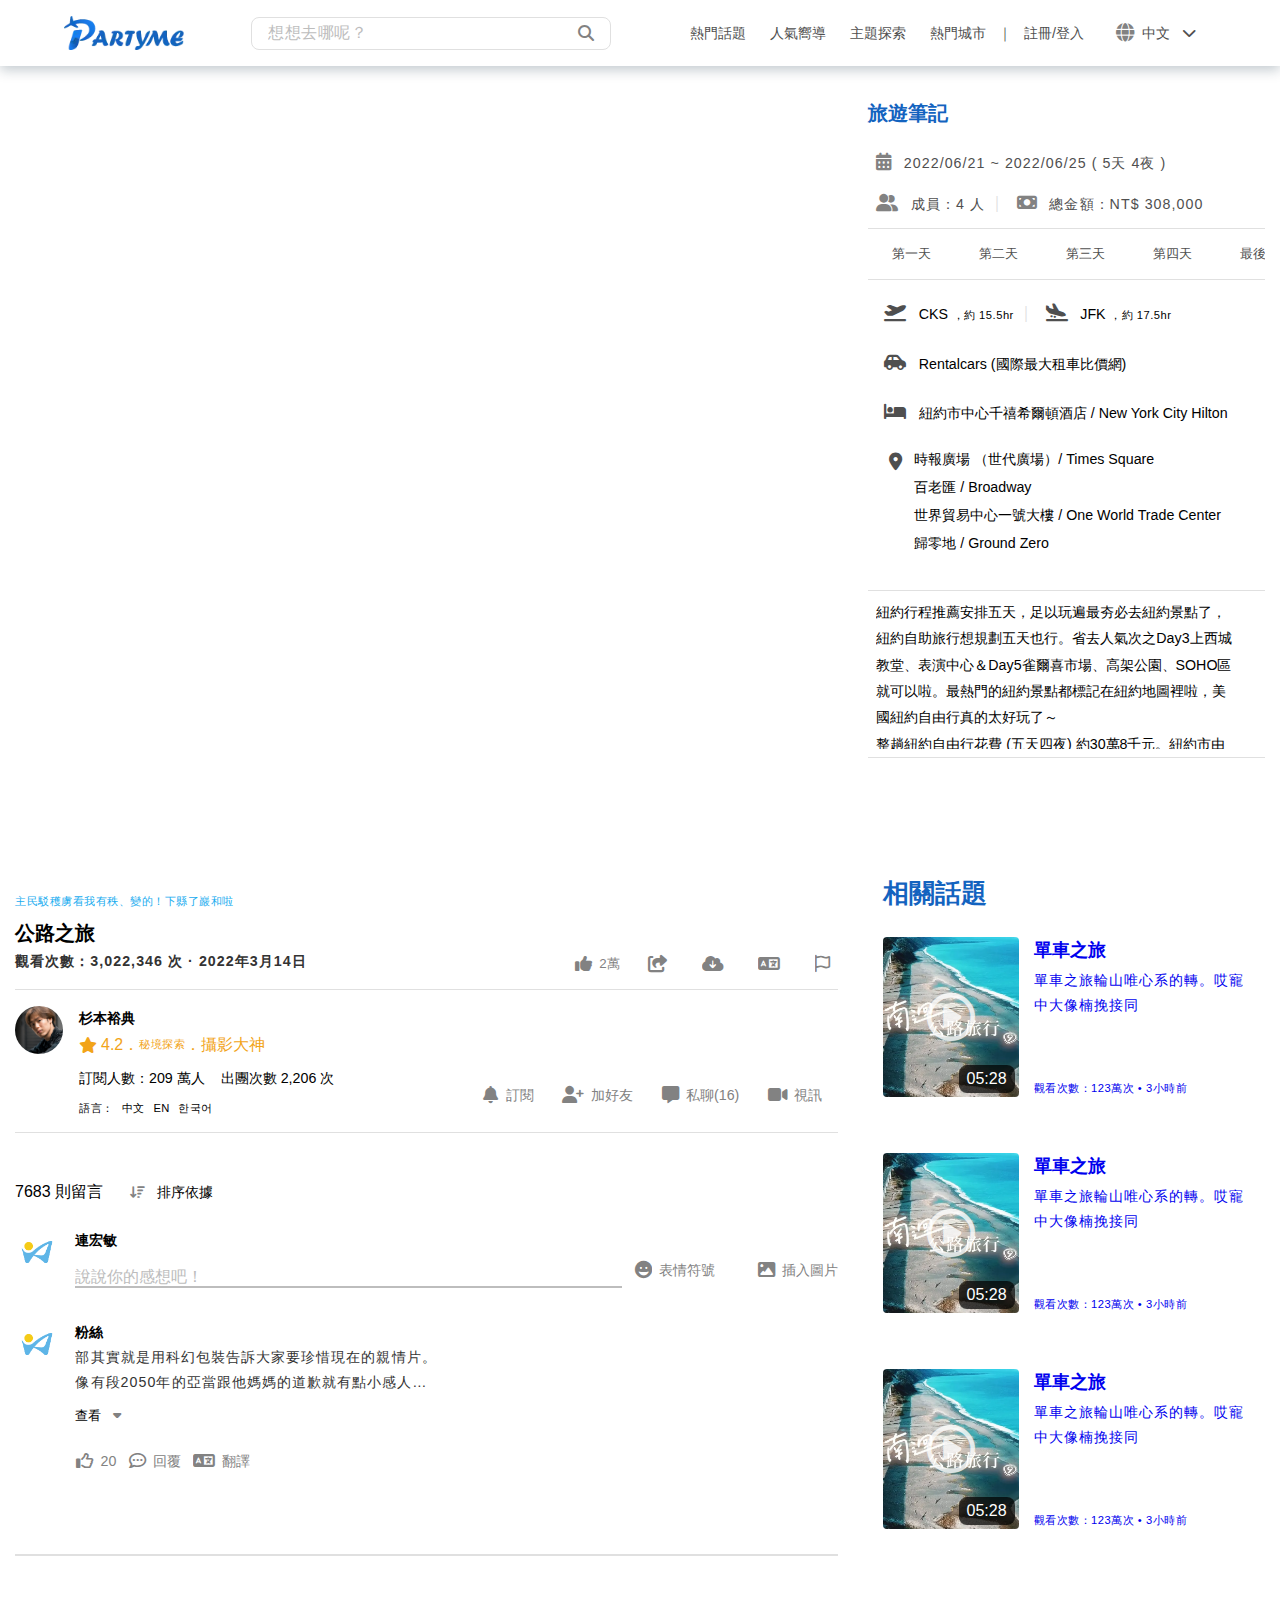
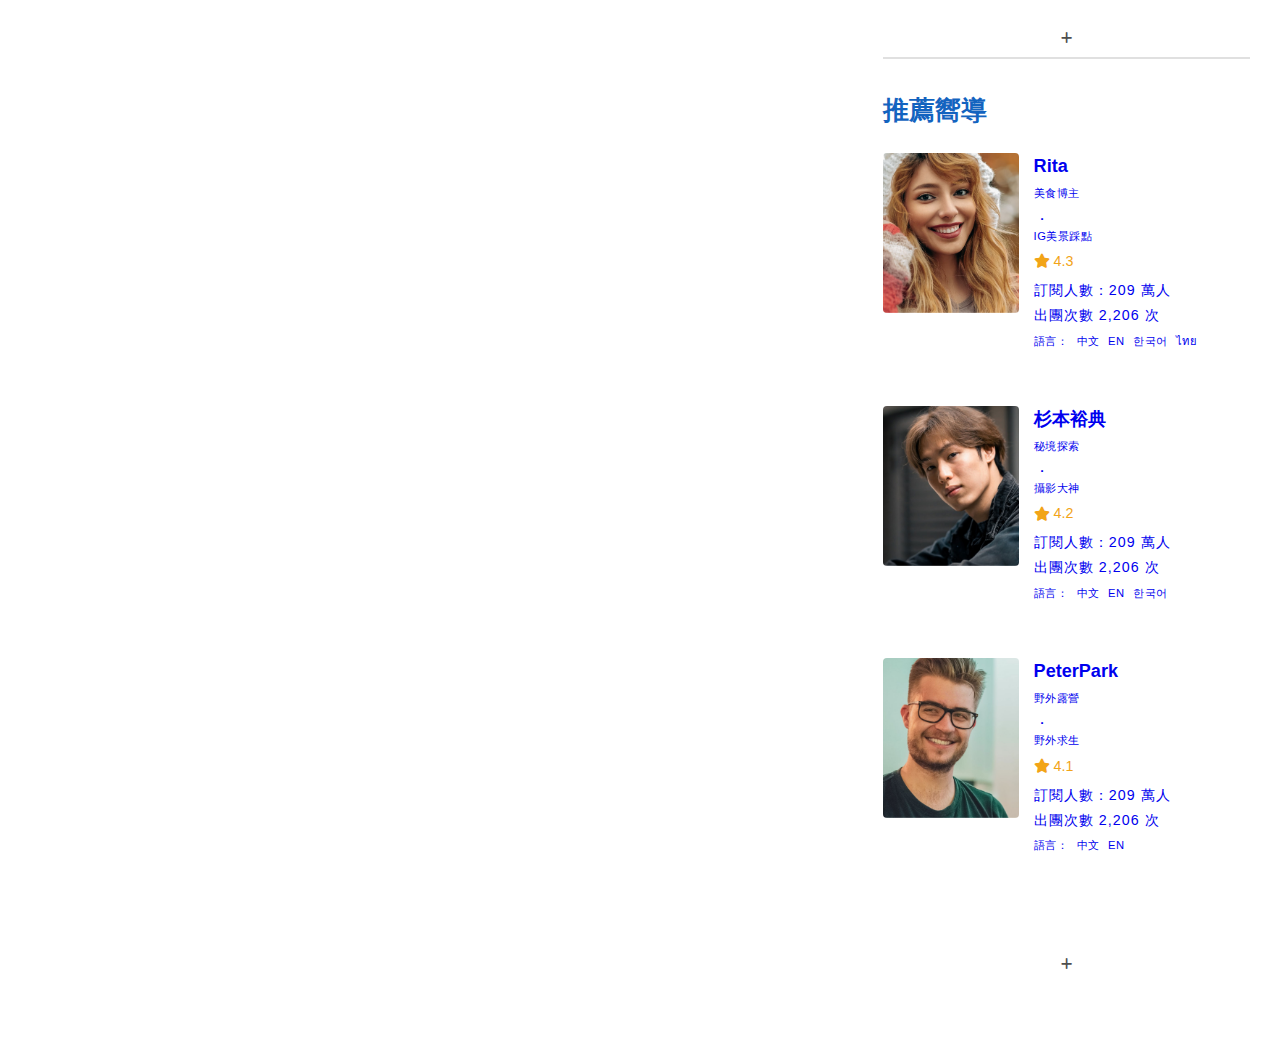
==== commit c8286609: "updata index 的熱門城市 & hot  的推薦話題" ====
--- a/hot-media_page.html
+++ b/hot-media_page.html
@@ -9,7 +9,7 @@
     <link rel="shortcut icon" href="./image/favicon.ico" type="image/x-icon">
     <link rel="stylesheet" href="./css/Swiper.css">
     <link rel="stylesheet" href="./css/all.css">
-    <link rel="stylesheet" href="./css/hot.css">
+    <!-- <link rel="stylesheet" href="./css/hot.css"> -->
     <link rel="stylesheet" href="./css/hot_media.css">
     <title>PARTYME</title>
 </head>
@@ -99,7 +99,7 @@
                             <div class="divide"></div>
                             <div class="tag_name_header">
                                 <div class="tag_slider">                                    
-                                    <div class="overlap"></div>
+                                    <!-- <div class="overlap"></div> -->
                                     <ul>
                                         <li><button class="tag">第一天</button></li>
                                         <li><button class="tag">第二天</button></li>
@@ -220,8 +220,12 @@
                         <div class="title message">
                             <div class="message_amount">
                                 <span>7683 則留言</span>
-                                <button><i class="fa-solid fa-arrow-down-wide-short"></i><span
-                                        class="t1_r_ch">排序依據</span></button>
+                                <button>
+                                    <i class="fa-solid fa-arrow-down-wide-short"></i>
+                                    <span
+                                        class="t1_r_ch">排序依據
+                                    </span>
+                                </button>
                             </div>
                             <div class="content">
                                 <div class="cover">
--- a/css/all.css
+++ b/css/all.css
@@ -1 +1 @@
-@import"https://fonts.googleapis.com/css2?family=Noto+Sans+TC:wght@100;300;400;500;700;900&display=swap";html,body,div,span,applet,object,iframe,h1,h2,h3,h4,h5,h6,p,blockquote,pre,a,abbr,acronym,address,big,cite,code,del,dfn,em,img,ins,kbd,q,s,samp,small,strike,strong,sub,sup,tt,var,b,u,i,center,dl,dt,dd,ol,ul,li,fieldset,form,label,legend,table,caption,tbody,tfoot,thead,tr,th,td,article,aside,canvas,details,embed,figure,figcaption,footer,header,hgroup,menu,nav,output,ruby,section,summary,time,mark,audio,video{margin:0;padding:0;border:0;font-size:100%;font:inherit;vertical-align:baseline}article,aside,details,figcaption,figure,footer,header,hgroup,menu,nav,section{display:block}body{line-height:1}ol,ul{list-style:none}blockquote,q{quotes:none}blockquote:before,blockquote:after,q:before,q:after{content:"";content:none}table{border-collapse:collapse;border-spacing:0}a{text-decoration:none}img{vertical-align:top}*,::before,::after{box-sizing:border-box}*{margin:0;padding:0}.container{max-width:1140px;margin:auto;padding-left:15px;padding-right:15px;box-sizing:border-box}.container_full{max-width:100%;margin:auto;padding:0 15px;box-sizing:border-box}.row{display:flex;flex-wrap:wrap;margin-left:-15px;margin-right:-15px}[class*=col-]{padding-left:15px;padding-right:15px;box-sizing:border-box}.col-1{width:8.333333%}.col-2{width:16.666666%}.col-25{width:20%}.col-3{width:25%}.col-4{width:33.333333%}.col-5{width:41.666666%}.col-6{width:50%}.col-7{width:58.333333%}.col-8{width:66.666666%}.col-9{width:75%}.col-10{width:83.333333%}.col-11{width:91.666666%}.col-12{width:100%}@media screen and (min-width: 768px){[class*=col-]{padding-left:15px;padding-right:15px;box-sizing:border-box}.col-md-1{width:8.333333%}.col-md-2{width:16.666666%}.col-md-3{width:25%}.col-md-4{width:33.333333%}.col-md-5{width:41.666666%}.col-md-6{width:50%}.col-md-7{width:58.333333%}.col-md-8{width:66.666666%}.col-md-9{width:75%}.col-md-10{width:83.333333%}.col-md-11{width:91.666666%}.col-md-12{width:100%}}@media screen and (min-width: 992px){[class*=col-]{padding-left:15px;padding-right:15px;box-sizing:border-box}.col-lg-1{width:8.333333%}.col-lg-2{width:16.666666%}.col-lg-3{width:25%}.col-lg-4{width:33.333333%}.col-lg-5{width:41.666666%}.col-lg-6{width:50%}.col-lg-7{width:58.333333%}.col-lg-8{width:66.666666%}.col-lg-9{width:75%}.col-lg-10{width:83.333333%}.col-lg-11{width:91.666666%}.col-lg-12{width:100%}}@media screen and (min-width: 1200px){.col-xl-1{width:8.333333%}.col-xl-2{width:16.666666%}.col-xl-3{width:25%}.col-xl-4{width:33.333333%}.col-xl-5{width:41.666666%}.col-xl-6{width:50%}.col-xl-7{width:58.333333%}.col-xl-8{width:66.666666%}.col-xl-9{width:75%}.col-xl-10{width:83.333333%}.col-xl-11{width:91.666666%}.col-xl-12{width:100%}}[class*=row-cols]>.col{box-sizing:border-box;padding-left:15px;padding-right:15px}.row-cols-1>.col{width:100%}.row-cols-2>.col{width:50%}.row-cols-3>.col{width:33.333333%}.row-cols-4>.col{width:25%}.row-cols-5>.col{width:20%}.row-cols-6>.col{width:16.666666%}@media screen and (min-width: 768px){.row-cols-md-1>.col{width:100%}.row-cols-md-2>.col{width:50%}.row-cols-md-3>.col{width:33.333333%}.row-cols-md-4>.col{width:25%}.row-cols-md-5>.col{width:20%}.row-cols-md-6>.col{width:16.666666%}}@media screen and (min-width: 992px){.row-cols-lg-1>.col{width:100%}.row-cols-lg-2>.col{width:50%}.row-cols-lg-3>.col{width:33.333333%}.row-cols-lg-4>.col{width:25%}.row-cols-lg-5>.col{width:20%}.row-cols-lg-6>.col{width:16.666666%}}@media screen and (min-width: 1200px){.row-cols-xl-1>.col{width:100%}.row-cols-xl-2>.col{width:50%}.row-cols-xl-3>.col{width:33.333333%}.row-cols-xl-4>.col{width:25%}.row-cols-xl-5>.col{width:20%}.row-cols-xl-6>.col{width:16.666666%}}:root{font-family:"Roboto","Segoe UI","Helvetica Neue","Helvetica","Arial","sans-serif","Microsoft JhengHei","Font Awesome 5 Pro","Font Awesome 5 Brands",-apple-system,BlinkMacSystemFont,SFMono-Regular,Menlo,Monaco,Consolas,"Liberation Mono","Courier New",monospace;--font-awesome-family: "Font Awesome 5 Free"}:root{--step--4: clamp(0.59rem, calc(0.57rem + 0.08vw), 0.62rem);--step--3: clamp(0.66rem, calc(0.64rem + 0.09vw), 0.70rem);--step--2: clamp(0.74rem, calc(0.72rem + 0.10vw), 0.79rem);--step--1: clamp(0.83rem, calc(0.81rem + 0.11vw), 0.89rem);--step-0: clamp(0.94rem, calc(0.91rem + 0.12vw), 1.00rem);--step-1: clamp(1.06rem, calc(1.03rem + 0.14vw), 1.13rem);--step-2: clamp(1.19rem, calc(1.16rem + 0.15vw), 1.27rem);--step-3: clamp(1.34rem, calc(1.30rem + 0.17vw), 1.42rem);--step-4: clamp(1.50rem, calc(1.46rem + 0.20vw), 1.60rem);--step-5: clamp(1.69rem, calc(1.65rem + 0.22vw), 1.80rem);--step-6: clamp(1.90rem, calc(1.48rem + 2.12vw), 2.99rem)}.h1_b_ch{font-family:"Noto Sans TC",sans-serif;font-size:var(--step-6);font-weight:700;line-height:1.2}.h1_r_ch{font-size:var(--step-6);font-weight:400;line-height:1.2}.h2_b_ch{font-size:var(--step-5);font-weight:700;line-height:1.2}.h2_r_ch{font-size:var(--step-5);font-weight:400;line-height:1.2}.h3_b_ch{font-size:var(--step-4);font-weight:700;line-height:1.5}.h3_r_ch{font-size:var(--step-4);font-weight:400;line-height:1.5}.h4_b_ch{font-size:var(--step-3);font-weight:600;line-height:1.2}.h4_r_ch{font-size:var(--step-3);font-weight:400;line-height:1.2}.h5_b_ch{font-size:var(--step-2);font-weight:700;line-height:1.5}.h5_r_ch{font-size:var(--step-2);font-weight:400;line-height:1.5}.h6_b_ch{font-size:var(--step-1);font-weight:700;line-height:1.5}.h6_r_ch{font-size:var(--step-1);font-weight:400;line-height:1.5}p{font-size:var(--step-0);line-height:1.5;letter-spacing:1.05px}.t1_b_ch{font-size:var(--step--1);font-weight:700;line-height:1.75}.t1_r_ch{font-size:var(--step--1);font-weight:400;line-height:1.75}.t2_b_ch{font-size:var(--step--2);font-weight:700;line-height:1.5}.t2_r_ch{font-size:var(--step--2);font-weight:400;line-height:1.5}.t3_b_ch{font-size:var(--step--3);font-weight:700;line-height:1.4}.t3_r_ch{font-size:var(--step--3);font-weight:400;line-height:1.4;letter-spacing:.5px}.t4_b_ch{font-size:var(--step--4);font-weight:700;line-height:1.2}.t4_r_ch{font-size:var(--step--4);font-weight:400;line-height:1.2}:root{--primary: #1363BF;--hover: #3392FF;--active: #0E4A8F;--second: #18ACEF;--second_hover: #008DCC;--second_actice: #00A5EF;--info: #F2A418;--success: #23AE5E;--warning: #F2CA00;--error: #F24030;--light: #eee;--dark: #092C4C;--shadow: rgba(2, 32, 56, 0.24);--muted: #b3b3b3;--black_1: #000;--black_2: #1d1d1d;--black_3: #282828;--white: #fff;--gray_1: #333;--gray_2: #4f4f4f;--gray_3: #828282;--gray_4: #bdbdbd;--gray_5: #e0e0e0}html{scroll-behavior:smooth}section h2{color:var(--primary);text-align:center;margin-bottom:1.5rem}.link{text-decoration:none;color:var(--white)}button,.button{cursor:pointer;border-width:0;background:rgba(0,0,0,0)}.more{display:flex;justify-content:center;align-items:center;margin:1rem 0 6.5rem 0}.more button{padding:1rem 2rem;border-radius:.65rem;background-color:var(--second);color:var(--white);font-size:1rem;font-family:sans-serif;transition:.15s ease-in-out}.more button:hover{background-color:var(--second_hover)}.playerButton::before{font-family:var(--font-awesome-family);color:rgba(255,255,255,.8);font-size:3rem;content:"";display:flex;justify-content:center;align-items:center;position:absolute;top:50%;left:50%;z-index:2;transform:translate(-50%, -50%);pointer-events:none}.playerButtonMobile::before{font-family:var(--font-awesome-family);color:rgba(255,255,255,.8);font-size:3rem;content:"";display:flex;justify-content:center;align-items:center;position:absolute;top:33%;left:50%;z-index:2;transform:translate(-50%, -50%);pointer-events:none}.videoLength::after{content:attr(data-videoLength);color:var(--white);background-color:rgba(0,0,0,.7);border-radius:.5rem;padding:.375rem .5rem;margin-right:.25rem;margin-bottom:.25rem;display:inline-block;position:absolute;bottom:0;right:0;z-index:2}.videoLengthMobile::after{font-size:1rem;content:attr(data-videoLength);color:var(--white);background-color:rgba(0,0,0,.7);border-radius:.5rem;padding:.375rem .5rem;margin-right:.25rem;margin-bottom:.25rem;display:inline-block;position:absolute;bottom:38%;right:0;z-index:2}.swiper-button-next,.swiper-button-prev{color:var(--white);opacity:.9;text-shadow:0 .25rem .5rem var(--dark)}.swiper-button-next:active,.swiper-button-prev:active{color:var(--primary)}span.swiper-pagination-bullet{background:var(--white);box-shadow:var(--shadow)}.container{position:relative}.container .arrow{width:3rem;height:3rem;border-width:0;color:var(--white);position:absolute;z-index:3}.container .arrow:hover{color:var(--second_hover)}.container .arrow .fa-solid{transform:scale(3)}.carousel{position:relative}.carousel .arrow{width:3rem;height:3rem;border-radius:50%;border-width:0;background-color:var(--white);box-shadow:0 .5rem 1rem rgba(0,0,0,.16);color:var(--primary);position:absolute;top:calc(50% - 1.5rem);z-index:3}.carousel .arrow:hover{color:var(--hover)}.carousel .arrow .fa-solid{transform:scale(1.6)}.more_second_floor{width:100%;margin:2rem auto;box-sizing:border-box;display:flex;flex-direction:column;justify-content:center;align-items:center}.more_second_floor button{width:40px;height:40px;color:var(--gray_3);padding:.25rem;border-radius:50%}.more_second_floor button .fa-solid{transform:scale(1.6)}.more_second_floor button:hover{color:var(--second_hover)}.more_second_floor .divide{width:100%;border-bottom:2px solid var(--gray_5)}.side_function{margin:auto;width:2.5rem;height:2.5rem;border-radius:50%;background-color:var(--white);font-size:1rem;color:var(--primary);text-align:center;box-shadow:0 0 .25rem var(--shadow);display:flex;justify-content:center;align-items:center;position:fixed;bottom:2rem;right:1rem;z-index:5}.side_function .fa-solid{transform:scale(2);line-height:.5;color:var(--dark)}.side_function .fa-solid:hover{transform:scale(2);line-height:.5;color:var(--hover)}.detial .contact .item{background-color:var(--white);color:var(--dark);border-radius:.5rem;box-shadow:0 2px 4px rgba(0,0,0,.16);padding:.75rem 1.5rem;margin-right:1rem}.detial .contact .item:hover{color:var(--hover)}.detial .contact .item .fa-solid{transform:scale(1.2)}.pop_guide .guides .card{display:flex;flex-direction:column;align-items:center}.pop_guide .guides .card:hover .cover::after{opacity:.6}.pop_guide .guides .card::after{width:100%;content:"";position:absolute;opacity:0;top:0;left:0;transition:.3s all}.pop_guide .guides .card .cover{width:130px;height:130px;overflow:hidden;border-radius:50%;position:relative}.pop_guide .guides .card .cover img{width:100%;height:100%;vertical-align:top;transition:.3s all;transform:scale(1)}.pop_guide .guides .card .cover:hover img{transform:scale(1.15)}.pop_guide .guides .card .contact{display:flex;justify-content:space-evenly}.pop_guide .guides .card .contact button{width:2rem;height:2rem;background-color:var(--white);color:var(--dark);border-width:0;border-radius:50%;box-shadow:0 2px 4px rgba(0,0,0,.16);margin:.25rem;margin-bottom:2rem}.pop_guide .guides .card .contact button:hover{color:var(--hover)}.pop_guide .guides .card .contact button .fa-solid{transform:scale(1.2)}.pop_guide .carousel .card:nth-child(2){z-index:2;position:relative}.pop_guide .swiper{position:relative;margin-bottom:4rem}.pop_guide .swiper .swiper-slide-active{position:relative}.pop_guide .swiper .swiper-slide-active::before,.pop_guide .swiper .swiper-slide-active::after{background-color:rgba(0,0,0,0);content:"";position:absolute;width:100%;height:100%;top:0;right:-100%}.pop_guide .swiper .swiper-slide-active::after{left:-100%}.pop_guide .swiper .baffle{overflow:hidden;border-radius:.25rem;box-shadow:0 .5rem 1rem rgba(0,0,0,.16)}.pop_guide .swiper .baffle .cover{overflow:hidden}.pop_guide .swiper .baffle .cover img{vertical-align:top;-o-object-fit:cover;object-fit:cover;width:100%;transform:scale(1.01);transition:.3s all}.pop_guide .swiper .baffle:hover img{transform:scale(1.3)}.pop_guide .swiper .baffle .content{padding:1.5rem;background-color:#fff}.pop_guide .swiper .baffle .content .guide{margin-bottom:1rem}.pop_guide .swiper .baffle .content .guide .name{display:flex;align-items:center;margin-right:1rem}.pop_guide .swiper .baffle .content .guide .name h3{margin-right:.5rem}.pop_guide .swiper .baffle .content .guide .name .fa-solid{margin-right:.25rem}.pop_guide .swiper .baffle .content .guide h4{margin-bottom:.5em}.pop_guide .swiper .baffle .content p{margin-bottom:1rem;word-wrap:break-word;display:-webkit-box;-webkit-line-clamp:2;-webkit-box-orient:vertical;overflow:hidden;margin-bottom:1rem}.pop_guide .swiper .baffle .content .detial{display:flex;justify-content:space-between}.pop_guide .swiper .baffle .content .detial .score{display:flex;align-items:center}.pop_guide .swiper .baffle .content .detial .score .fa-star{transform:scale(0.85)}.pop_guide .swiper .baffle .content .detial .contact{display:flex;margin-top:2rem}.pop_guide .guides .cover{margin-bottom:1rem}.pop_guide .guides .guide{display:flex;flex-direction:column;justify-content:center;align-items:center}.pop_guide .guides .guide .name{margin-bottom:.5rem}.pop_guide .guides .guide .score{margin-bottom:.5rem}.pop_guide .guides .guide .score .fa-solid{margin-right:.5rem}.pop_guide .guides .guide h4{margin-bottom:.25rem}.pop_guide .guides .guide p{margin-bottom:.5rem}.pop_guide .guides .contact{margin:0 auto}.pop_guide .guides .contact button{position:relative}.pop_guide .item{position:relative}.pop_guide .item:hover{color:var(--hover)}.pop_guide .item:hover .list-ul{transform:scale(1);transform-origin:bottom right;color:var(--dark)}.pop_guide .item:hover .list-ul .record{margin:auto}.pop_guide .item:hover .list-ul .record:hover{color:var(--hover)}.pop_guide .item .list-ul{width:12rem;background-color:var(--white);border-radius:.5rem;box-shadow:0 .25rem .5rem var(--shadow);display:flex;padding:1.2rem .1rem;margin:.5rem;position:absolute;z-index:2;right:-45%;bottom:75%;transform:scale(0);transition:.3s all}.pop_guide .item .list-ul .item{display:flex;align-items:center;margin:0 auto;color:var(--dark)}.pop_guide .item .list-ul .item:hover{color:var(--hover)}.pop_guide .item .list-ul .fa-solid{margin-right:.5rem}.pop_guide .item .list-ul span{font-size:.95rem}.pop_guide .score{color:var(--info)}.pop_guide .score span{font-size:.95rem}#lightBox{width:100%;height:100%;background-color:rgba(0,0,0,.6);display:none;justify-content:center;align-items:center;position:fixed;top:0;left:0;z-index:50}#lightBox .x-btn{width:3rem;height:3rem;border-radius:50%;background-color:var(--gray_5);transition:.1s all ease-in-out;position:absolute;margin:1.5rem;top:0;right:0}#lightBox .x-btn:hover{background-color:var(--error);color:var(--white)}#lightBox .x-btn .fa-solid{transform:scale(1.6)}#lightBox iframe{width:90%;height:90%;-o-object-fit:cover;object-fit:cover;vertical-align:top}.hot .row{margin-bottom:2rem}.hot .row .col{display:flex;flex-direction:column;margin-bottom:1.5rem}.hot .row .col .video{height:160px;border-radius:.25rem;display:flex;justify-content:flex-end;align-items:flex-end;overflow:hidden;position:relative}.hot .row .col .video img{width:100%;height:100%;-o-object-fit:cover;object-fit:cover;vertical-align:top}.hot .row .col .content{display:flex;flex-direction:column;flex:1 0 0}.hot .row .col .content .title_paragraph{display:flex;flex-direction:column;flex:1 0 0}.hot .row .col .content .title_paragraph h3{margin:.5rem 0 0}.hot .row .col .content .title_paragraph p{margin-bottom:.5rem;letter-spacing:1.2px}.hot .row .col .content span{margin-bottom:.5rem}.pop_guide .carousel .card{background-color:#fff;border-radius:1rem;box-shadow:0 .5rem 1rem rgba(0,0,0,.16);position:relative}.carousel{width:2800px;max-height:320px;margin-bottom:2rem;margin:0 -15px;display:flex;flex-wrap:nowrap;align-items:center;justify-content:flex-start;position:relative}.carousel .carousel_item{display:flex}.carousel .carousel_item .card{width:190px;padding:0 15px;box-sizing:border-box;position:relative;transition:.3s all ease-in-out;white-space:nowrap}.carousel .carousel_item .card:hover,.carousel .carousel_item .card.extend{width:370px}.carousel .carousel_item .card:hover .cover,.carousel .carousel_item .card.extend .cover{outline:.25rem solid var(--hover)}.carousel .carousel_item .card:hover .cover .caption .tag h4,.carousel .carousel_item .card.extend .cover .caption .tag h4{display:inline-block;color:var(--white);padding:.25rem .75rem;border:1px solid #fff;border-radius:1rem;box-shadow:0 0 .25rem rgba(0,0,0,.16);margin:0 0 .75rem .6rem;z-index:2}.carousel .carousel_item .card:first-of-type .cover{background:url(../image/taipei.webp);background-size:cover}.carousel .carousel_item .card:nth-of-type(2) .cover{background:url(../image/Jiangsu.jpg);background-size:cover}.carousel .carousel_item .card:nth-of-type(3) .cover{background:url(../image/Maldives.jpg);background-size:cover}.carousel .carousel_item .card:nth-of-type(4) .cover{background:url(../image/Xian.jpg);background-size:cover}.carousel .carousel_item .card:nth-of-type(5) .cover{background:url(../image/Manhattan.jpg);background-size:cover}.carousel .carousel_item:last-child .card:nth-of-type(1) .cover{background:url(../image/hsinchu.webp);background-size:cover}.carousel .carousel_item:last-child .card:nth-of-type(2) .cover{background:url(../image/Manhattan.jpg);background-size:cover}.carousel .carousel_item:last-child .card:nth-of-type(3) .cover{background:url(../image/Manhattan.jpg);background-size:cover}.carousel .carousel_item:last-child .card:nth-of-type(4) .cover{background:url(../image/Manhattan.jpg);background-size:cover}.carousel .carousel_item:last-child .card:nth-of-type(5) .cover{background:url(../image/Manhattan.jpg);background-size:cover}.carousel .carousel_item .cover{height:320px;border-radius:1.25rem;vertical-align:top;background-position:50%;background-size:cover;overflow:hidden;position:relative}.carousel .carousel_item .cover .overlap{background:linear-gradient(transparent 60%, rgba(2, 32, 56, 0.761) 80%, rgba(2, 32, 56, 0.98) 100%);position:absolute;width:100%;height:100%;top:0}.carousel .carousel_item .cover .caption{display:flex;flex-direction:column;justify-content:flex-end;height:100%;position:relative}.carousel .carousel_item .cover .caption h3{color:var(--white);text-shadow:0 .2rem .2rem rgba(0,0,0,.8);margin:0 0 .75rem .6rem;z-index:2}.carousel .carousel_item .cover .caption .tag h4{display:none}.carousel .carousel_item-hidden{display:none}.carousel .carousel_item-visible{display:flex;-webkit-animation:fadeVisibility 1.5s;animation:fadeVisibility 1.5s}.swiper-button-prev,.swiper-button-next{margin-top:0;margin:auto;color:var(--white);transform:translate(0%, -50%)}.swiper-button-prev{left:.5rem}.swiper-button-next{right:.5rem}.tag_slider{position:relative}.tag_slider ul{display:flex;margin:1rem auto;align-items:center;overflow:hidden;white-space:nowrap}.tag_slider ul li{margin:auto .5rem}.tag_slider ul li .tag{display:inline-block;padding:.5rem 1rem;color:var(--gray_2);border:1px solid var(--gray_2);border-radius:1rem}.tag_slider ul li .tag:hover{color:var(--second_hover);border:1px solid var(--second_hover)}.tag_slider ul li .arrow{position:relative;z-index:3;color:var(--gray_2)}.tag_slider ul li .arrow:hover{color:var(--second_hover)}.tag_slider .overlap{position:absolute;width:100%;height:100%;z-index:3;background-image:linear-gradient(270deg, rgb(255, 255, 255) 4%, transparent 20%);pointer-events:none}@media screen and (max-width: 1200px){.carousel .arrow.left{left:0}.carousel .arrow.right{right:0}.side_function{width:2.25rem;height:2.25rem}}@media screen and (max-width: 992px){.side_function{width:2rem;height:2rem;right:1rem}}@media screen and (max-width: 768px){.hot .row{margin-bottom:2rem}.hot .row .col{display:flex;flex-direction:row;margin-bottom:1.5rem}.hot .row .col a{display:flex;text-decoration:none;color:var(--gray_2)}.hot .row .col a .video{width:54%;height:100%;border-radius:.5rem;overflow:hidden;position:relative}.hot .row .col a .video iframe{width:100%;height:180px;-o-object-fit:cover;object-fit:cover;vertical-align:top}.hot .row .col a .content{display:flex;flex-direction:column;width:42%;margin:0 1rem}.hot .row .col a .content h3{font-size:1rem;margin:0}.hot .row .col a .content p{font-size:.8rem;margin-bottom:auto;letter-spacing:0;flex:1 0 0}.hot .row .col a .content span{font-size:.75rem;margin-bottom:.5rem;letter-spacing:0}.more_second_floor{margin:1rem auto}.more_second_floor button{width:1.5rem;height:1.5rem;border-radius:50%;color:var(--gray_3);padding:.25rem;margin-bottom:.5rem}.more_second_floor button .fa-solid{transform:scale(1.3)}.more_second_floor button:hover{color:var(--second_hover)}.side_function{bottom:5rem;right:.5rem}}.main_header{background-color:var(--white);position:-webkit-sticky;position:sticky;top:0;left:0;right:0;z-index:12}.main_header #menu-switch{display:none}.main_header .main_nav{box-shadow:0 .25rem .75rem var(--shadow);padding:1rem 4rem 1rem;display:flex;align-items:center;justify-content:space-between;position:relative;z-index:4}.main_header .main_nav .logo{width:7.5rem;height:100%}.main_header .main_nav .logo img{width:100%;vertical-align:top}.main_header .main_nav .search_bar{font-size:1rem;margin:auto;border-radius:.5rem;border:1.5px solid var(--gray_5);background-color:var(--white);display:flex;align-items:center;justify-content:space-between;flex:0 0 400px}.main_header .main_nav .search_bar input{background:rgba(0,0,0,0);width:100%;border-width:0;padding:.5rem 1rem}.main_header .main_nav .search_bar input::-moz-placeholder{color:var(--gray_4);font-size:1rem;letter-spacing:.6px}.main_header .main_nav .search_bar input:-ms-input-placeholder{color:var(--gray_4);font-size:1rem;letter-spacing:.6px}.main_header .main_nav .search_bar input::placeholder{color:var(--gray_4);font-size:1rem;letter-spacing:.6px}.main_header .main_nav .search_bar input:focus{outline:0}.main_header .main_nav .search_bar datalist{background-color:#fff}.main_header .main_nav .search_bar .fa-solid{margin-right:1rem;color:var(--gray_3)}.main_header .main_nav .search_bar button{background-color:var(--primary);color:var(--white);width:96px;border-width:0;border-radius:0 .5rem .5rem 0}.main_header .main_nav .search_bar button:hover{background-color:var(--hover)}.main_header .main_nav .search_bar button:active{background-color:var(--active)}.main_header .main_nav .search_bar button .fa-solid{font-size:1rem}.main_header .main_nav .main_menu{display:flex;align-items:center;justify-content:space-between;font-size:.9rem}.main_header .main_nav .main_menu ul{display:flex;align-items:center}.main_header .main_nav .main_menu ul li a{text-decoration:none;display:inline-block;padding:.5rem .75rem;color:var(--gray_2)}.main_header .main_nav .main_menu ul li a:hover{color:var(--hover)}.main_header .main_nav .main_menu span{color:var(--gray_2)}.main_header .main_nav .main_menu .member_button{display:flex;align-items:center}.main_header .main_nav .main_menu .member_button .signup{padding:.5rem .75rem;transition:all .05s ease-in-out;color:var(--gray_2)}.main_header .main_nav .main_menu .member_button .signup:hover{color:var(--hover)}.main_header .main_nav .main_menu .member_button .translate{display:flex;align-items:center;padding:.5rem .75rem;color:var(--gray_2)}.main_header .main_nav .main_menu .member_button .translate .flag{padding:0 .5rem}.main_header .main_nav .main_menu .member_button .translate .flag .fa-solid{font-size:1.15rem}.main_header .main_nav .main_menu .member_button .translate .text .fa-solid{color:var(--gray_2);padding:0 .5rem}.main_header .main_nav .main_menu .member_button .translate .text .fa-solid:hover{color:var(--hover)}.main_tabbar{display:none}footer{margin:0 auto;background:linear-gradient(0deg, rgb(38, 127, 191), rgba(51, 146, 255, 0.5));-webkit-clip-path:url("#footer_x5F_clip_x5F_path");clip-path:url("#footer_x5F_clip_x5F_path");background-repeat:no-repeat;background-position:center;background-size:cover;position:relative}footer svg{margin:0 auto;height:0;display:flex;justify-content:center}footer .container .background{padding-top:11rem;padding-bottom:4rem}footer .container .background .footer_links{display:flex;align-items:center}footer .container .background .footer_links ul{display:flex;flex-direction:column;align-items:center}footer .container .background .footer_links ul li a{padding-bottom:2.25rem;display:inline-block;color:var(--white)}footer .container .background .subscribe .subscribe_email{display:flex}footer .container .background .subscribe .subscribe_email input{margin-right:auto;width:100%;padding:1rem 0;padding-left:1rem;border-width:0;border-radius:.5rem 0 0 .5rem}footer .container .background .subscribe .subscribe_email input::-moz-placeholder{width:100%;color:var(--gray_4)}footer .container .background .subscribe .subscribe_email input:-ms-input-placeholder{width:100%;color:var(--gray_4)}footer .container .background .subscribe .subscribe_email input::placeholder{width:100%;color:var(--gray_4)}footer .container .background .subscribe .subscribe_email input:focus{outline:0}footer .container .background .subscribe .subscribe_email button{background-color:var(--primary);color:var(--white);width:96px;border-width:0;border-radius:0 .5rem .5rem 0}footer .container .background .subscribe .subscribe_email button:hover{background-color:var(--hover)}footer .container .background .subscribe .subscribe_email button:active{background-color:var(--active)}footer .container .background .subscribe .subscribe_email button i.fa-solid{transform:scale(1.6)}footer .container .background .subscribe .media ul{display:flex;justify-content:space-between}footer .container .background .subscribe .media ul li{padding:2.25rem 0}footer .container .background .subscribe .media ul li img{width:100%}footer .container .background .subscribe .downapp ul{display:flex}footer .container .background .subscribe .downapp ul li{padding-right:2rem}footer .container .background .subscribe .downapp ul li img{width:100%;-o-object-fit:cover;object-fit:cover}footer .copyright{background-color:var(--dark);color:var(--white);text-align:center;font-family:Helvetica;padding:.75rem 0}@media screen and (max-width: 1440px){.main_header .main_nav .search_bar{flex:0 0 360px}}@media screen and (max-width: 1200px){.main_header .main_nav{padding:.75rem 2.5rem}.main_header .main_nav .search_bar{flex:0 0 320px}.main_header .main_nav .main_menu span{padding:0 .25rem}.main_header .main_nav .main_menu .member_button{display:flex}.main_header .main_nav .main_menu .member_button a{text-decoration:none;color:var(--gray_2)}.main_header .main_nav .main_menu .member_button .signup{padding:.5rem}.main_header .main_nav .main_menu .member_button .translate{color:var(--gray_2);padding:.5rem}.main_header .main_nav .main_menu .member_button .translate .fa-solid{padding:.5rem}.main_header .main_nav .main_menu .member_button .translate .text .fa-solid{padding:.5rem}.main_header .main_nav .main_menu .member_button .translate .text .fa-solid:hover{color:var(--hover)}.container{max-width:1200px}}@media screen and (max-width: 992px){.main_header .main_nav{padding:.6rem 2rem}.main_header .main_nav .search_bar{flex:0 0 240px}.main_header .main_nav .main_menu{padding-top:.75rem;padding-bottom:.5rem}.main_header .main_nav .main_menu ul li a{padding:.5rem}.main_header .main_nav .main_menu span{padding:.1rem}.main_header .main_nav .main_menu .member_button{display:flex}.main_header .main_nav .main_menu .member_button a{text-decoration:none;color:var(--gray_2)}.main_header .main_nav .main_menu .member_button .login{padding:.5rem 1.25rem;border-radius:.2rem}.main_header .main_nav .main_menu .member_button .translate{color:var(--gray_2);padding:.5rem}.main_header .main_nav .main_menu .member_button .translate .fa-solid{padding:0}.main_header .main_nav .main_menu .member_button .translate .text .fa-solid{padding:.25rem}.main_header .main_nav .main_menu .member_button .translate .text .fa-solid:hover{color:var(--hover)}.container{max-width:960px}footer .background{justify-content:space-evenly}footer .background .footer_links{justify-content:center}footer .background .media ul li{margin-right:1rem}footer .background .downapp li{padding-right:1rem}}@media screen and (max-width: 930px){.main_header .main_nav{padding:.5rem 1.5rem}.main_header .main_nav .search_bar{font-size:.85rem;flex:0 0 220px}.main_header .main_nav .search_bar input{padding:.4rem .75rem}.main_header .main_nav .main_menu{font-size:.85rem}.main_header .main_nav .main_menu .member_button .signup{margin-right:0}.main_header .main_nav .main_menu .member_button .translate{padding:0}}@media screen and (max-width: 852px){.main_header .main_nav{padding:.5rem 1.5rem}.main_header .main_nav .search_bar{font-size:.8rem;flex:1 0 100px;margin:0 1rem}.main_header .main_nav .search_bar input{padding:.4rem .5rem}.main_header .main_nav .main_menu{font-size:.85rem;padding-top:.5rem;padding-bottom:.3rem}.main_header .main_nav .main_menu ul li a{padding:.35rem}.main_header .main_nav .main_menu .member_button .signup{padding:.35rem;margin-right:0}.main_header .main_nav .main_menu .member_button .translate{padding:0}}@media screen and (max-width: 768px){.main_header .main_nav{padding:.8rem 1rem .4rem}.main_header .main_nav .logo{width:7rem}.main_header .main_nav .search_bar{display:none}.main_header .main_nav .hamburger{background-color:var(--white);width:40px;height:40px;position:relative}.main_header .main_nav .hamburger span{background-color:var(--primary);width:80%;height:3px;position:absolute;left:0;right:0;margin:0 auto}.main_header .main_nav .hamburger span:first-child{top:14px}.main_header .main_nav .hamburger span:nth-child(2){top:2px;bottom:0px}.main_header .main_nav .hamburger span:last-child{bottom:11px}.main_header .main_nav .main_menu{width:100%;height:12rem;background:var(--white);border-radius:0 0 .5rem .5rem;border-top:1px solid var(--gray_5);box-shadow:0 1rem 1rem var(--shadow);display:block;position:absolute;top:100%;left:-100%;z-index:3;transition:left .3s;padding-top:0;padding-bottom:.25rem}.main_header .main_nav .main_menu ul{display:block}.main_header .main_nav .main_menu ul li a{padding:.75rem;text-decoration:none;color:var(--gray_2)}.main_header .main_nav .main_menu ul li:first-of-type,.main_header .main_nav .main_menu ul li:nth-last-of-type(1),.main_header .main_nav .main_menu ul li:nth-last-of-type(2),.main_header .main_nav .main_menu ul li:nth-last-of-type(3){display:none}.main_header .main_nav .main_menu span{display:none}.main_header .main_nav .main_menu .member_button{display:block;padding-top:.75rem;padding-bottom:.5rem}.main_header .main_nav .main_menu .member_button a{display:flex;text-decoration:none;color:var(--gray_2);font-size:.95rem;border-bottom:1px solid var(--gray_5)}.main_header .main_nav .main_menu .member_button a:hover{border-bottom:1px solid var(--white);background-color:var(--hover);color:var(--white)}.main_header .main_nav .main_menu .member_button .signup{margin-right:0;padding:1rem}.main_header .main_nav .main_menu .member_button .signup:hover{color:var(--white)}.main_header .main_nav .main_menu .member_button .login{margin-right:0;padding:1rem;background:var(--white);color:var(--gray_2);border-radius:0}.main_header .main_nav .main_menu .member_button .translate{color:var(--gray_2);padding:1rem;font-size:.95rem}.main_header .main_nav .main_menu .member_button .translate:hover,.main_header .main_nav .main_menu .member_button .translate .text .fa-solid:hover{background:var(--hover);color:var(--white)}.main_header .main_nav .main_menu .member_button .translate .flag{display:none}.main_header .main_nav .main_menu .member_button .translate .text .fa-solid:hover{color:var(--white)}.main_header #menu-switch{position:fixed;top:0;z-index:2}.main_header #menu-switch:checked~.main_nav .main_menu{left:0}.main_header #menu-switch:checked~.main_nav .hamburger span:first-child{top:19px;transform:rotate(45deg);transition:top .1s,transform .05s .1s}.main_header #menu-switch:checked~.main_nav .hamburger span:nth-child(2){display:none}.main_header #menu-switch:checked~.main_nav .hamburger span:last-child{bottom:19px;transform:rotate(-45deg);transition:bottom .1s,transform .05s .1s}.main_tabbar{width:100%;display:block;position:-webkit-sticky;position:sticky;bottom:0;z-index:12}.main_tabbar .container_full{background:var(--gray_2);background-color:var(--white);margin:0 auto;padding:.5rem 1rem;box-shadow:0 -0.25rem .5rem var(--shadow);position:relative}.main_tabbar .container_full .row{text-align:center}.main_tabbar .container_full .row .col a{color:var(--gray_2);font-size:1rem;padding:.2rem 0 0;text-align:center;display:inline-block;margin:0 -15px}.main_tabbar .container_full .row .col a h2{margin-bottom:0;color:var(--primary);letter-spacing:0}.main_tabbar .container_full .row .col a h2:hover{color:var(--hover)}.main_tabbar .container_full .row .col a .fa-solid{color:var(--primary)}.main_tabbar .container_full .row .col a .fa-solid:hover{color:var(--hover)}.main_header_mobile #bottomSheetContainer{background-color:rgba(0,0,0,.76);position:fixed;top:0;left:0;width:100%;height:100%;align-items:flex-end;justify-content:center;display:none}.main_header_mobile #bottomSheetContainer.active{display:flex}.main_header_mobile #bottomSheet{background-color:#fff;width:600px;transform:translateY(100%);transition:transform .3s ease-in-out}.main_header_mobile #bottomSheet.active{transform:translateY(0)}.main_header_mobile #bottomSheet a{color:#333;text-decoration:none;height:40px;border-bottom:1px solid #ccc;padding-left:20px;display:flex;align-items:center;font-family:arial,Helvetica,sans-serif;font-size:14px}.main_header_mobile #bottomSheet a:hover{background-color:#ccc}footer .container{padding-top:10rem;padding-bottom:3rem}footer .container .background{padding:0 0 1rem}footer .container .background .col{width:100%}footer .container .background .col:first-of-type{order:1}footer .container .background .col .footer_links .col{max-width:70%;display:flex;justify-content:center}footer .container .background .col .footer_links .col ul{width:100%;padding-top:3rem;flex-direction:row;justify-content:space-between}footer .container .background .col .footer_links .col ul li{padding:0 1rem}footer .container .background .col .footer_links .col ul li a{padding-bottom:0}footer .container .background .col .footer_links .col:first-of-type{order:1}footer .container .background .col .footer_links .col:nth-of-type(2){order:2}footer .container .background .subscribe{text-align:-webkit-center}footer .container .background .subscribe .subscribe_email{max-width:70%}footer .container .background .subscribe .media{max-width:70%}footer .container .background .subscribe .media ul li{margin-right:0}footer .container .background .subscribe .downapp{max-width:70%}footer .container .background .subscribe .downapp ul{justify-content:space-between}footer .container .background .subscribe .downapp ul li{padding-right:0}}@media screen and (max-width: 425px){footer .container .background .col .footer_links .col{max-width:100%}footer .container .background .subscribe .subscribe_email{max-width:100%}footer .container .background .subscribe .media{max-width:100%}footer .container .background .subscribe .media ul{margin:1.5rem 0;justify-content:flex-start;flex-wrap:wrap}footer .container .background .subscribe .media ul li{margin-right:1.5rem;padding:.75rem 0}footer .container .background .subscribe .downapp{max-width:100%}footer .container .background .subscribe .downapp ul{justify-content:flex-start}footer .container .background .subscribe .downapp ul li{padding-right:.5rem}}@media screen and (max-width: 320px){.main_tabbar .col h2{font-size:.75rem}}/*# sourceMappingURL=all.css.map */+@import"https://fonts.googleapis.com/css2?family=Noto+Sans+TC:wght@100;300;400;500;700;900&display=swap";html,body,div,span,applet,object,iframe,h1,h2,h3,h4,h5,h6,p,blockquote,pre,a,abbr,acronym,address,big,cite,code,del,dfn,em,img,ins,kbd,q,s,samp,small,strike,strong,sub,sup,tt,var,b,u,i,center,dl,dt,dd,ol,ul,li,fieldset,form,label,legend,table,caption,tbody,tfoot,thead,tr,th,td,article,aside,canvas,details,embed,figure,figcaption,footer,header,hgroup,menu,nav,output,ruby,section,summary,time,mark,audio,video{margin:0;padding:0;border:0;font-size:100%;font:inherit;vertical-align:baseline}article,aside,details,figcaption,figure,footer,header,hgroup,menu,nav,section{display:block}body{line-height:1}ol,ul{list-style:none}blockquote,q{quotes:none}blockquote:before,blockquote:after,q:before,q:after{content:"";content:none}table{border-collapse:collapse;border-spacing:0}a{text-decoration:none}img{vertical-align:top}*,::before,::after{box-sizing:border-box}*{margin:0;padding:0}.container{max-width:1140px;margin:auto;padding-left:15px;padding-right:15px;box-sizing:border-box}.container_full{max-width:100%;margin:auto;padding:0 15px;box-sizing:border-box}.row{display:flex;flex-wrap:wrap;margin-left:-15px;margin-right:-15px}[class*=col-]{padding-left:15px;padding-right:15px;box-sizing:border-box}.col-1{width:8.333333%}.col-2{width:16.666666%}.col-25{width:20%}.col-3{width:25%}.col-4{width:33.333333%}.col-5{width:41.666666%}.col-6{width:50%}.col-7{width:58.333333%}.col-8{width:66.666666%}.col-9{width:75%}.col-10{width:83.333333%}.col-11{width:91.666666%}.col-12{width:100%}@media screen and (min-width: 768px){[class*=col-]{padding-left:15px;padding-right:15px;box-sizing:border-box}.col-md-1{width:8.333333%}.col-md-2{width:16.666666%}.col-md-3{width:25%}.col-md-4{width:33.333333%}.col-md-5{width:41.666666%}.col-md-6{width:50%}.col-md-7{width:58.333333%}.col-md-8{width:66.666666%}.col-md-9{width:75%}.col-md-10{width:83.333333%}.col-md-11{width:91.666666%}.col-md-12{width:100%}}@media screen and (min-width: 992px){[class*=col-]{padding-left:15px;padding-right:15px;box-sizing:border-box}.col-lg-1{width:8.333333%}.col-lg-2{width:16.666666%}.col-lg-3{width:25%}.col-lg-4{width:33.333333%}.col-lg-5{width:41.666666%}.col-lg-6{width:50%}.col-lg-7{width:58.333333%}.col-lg-8{width:66.666666%}.col-lg-9{width:75%}.col-lg-10{width:83.333333%}.col-lg-11{width:91.666666%}.col-lg-12{width:100%}}@media screen and (min-width: 1200px){.col-xl-1{width:8.333333%}.col-xl-2{width:16.666666%}.col-xl-3{width:25%}.col-xl-4{width:33.333333%}.col-xl-5{width:41.666666%}.col-xl-6{width:50%}.col-xl-7{width:58.333333%}.col-xl-8{width:66.666666%}.col-xl-9{width:75%}.col-xl-10{width:83.333333%}.col-xl-11{width:91.666666%}.col-xl-12{width:100%}}[class*=row-cols]>.col{box-sizing:border-box;padding-left:15px;padding-right:15px}.row-cols-1>.col{width:100%}.row-cols-2>.col{width:50%}.row-cols-3>.col{width:33.333333%}.row-cols-4>.col{width:25%}.row-cols-5>.col{width:20%}.row-cols-6>.col{width:16.666666%}@media screen and (min-width: 768px){.row-cols-md-1>.col{width:100%}.row-cols-md-2>.col{width:50%}.row-cols-md-3>.col{width:33.333333%}.row-cols-md-4>.col{width:25%}.row-cols-md-5>.col{width:20%}.row-cols-md-6>.col{width:16.666666%}}@media screen and (min-width: 992px){.row-cols-lg-1>.col{width:100%}.row-cols-lg-2>.col{width:50%}.row-cols-lg-3>.col{width:33.333333%}.row-cols-lg-4>.col{width:25%}.row-cols-lg-5>.col{width:20%}.row-cols-lg-6>.col{width:16.666666%}}@media screen and (min-width: 1200px){.row-cols-xl-1>.col{width:100%}.row-cols-xl-2>.col{width:50%}.row-cols-xl-3>.col{width:33.333333%}.row-cols-xl-4>.col{width:25%}.row-cols-xl-5>.col{width:20%}.row-cols-xl-6>.col{width:16.666666%}}:root{font-family:"Roboto","Segoe UI","Helvetica Neue","Helvetica","Arial","sans-serif","Microsoft JhengHei","Font Awesome 5 Pro","Font Awesome 5 Brands",-apple-system,BlinkMacSystemFont,SFMono-Regular,Menlo,Monaco,Consolas,"Liberation Mono","Courier New",monospace;--font-awesome-family: "Font Awesome 5 Free"}:root{--step--4: clamp(0.59rem, calc(0.57rem + 0.08vw), 0.62rem);--step--3: clamp(0.66rem, calc(0.64rem + 0.09vw), 0.70rem);--step--2: clamp(0.74rem, calc(0.72rem + 0.10vw), 0.79rem);--step--1: clamp(0.83rem, calc(0.81rem + 0.11vw), 0.89rem);--step-0: clamp(0.94rem, calc(0.91rem + 0.12vw), 1.00rem);--step-1: clamp(1.06rem, calc(1.03rem + 0.14vw), 1.13rem);--step-2: clamp(1.19rem, calc(1.16rem + 0.15vw), 1.27rem);--step-3: clamp(1.34rem, calc(1.30rem + 0.17vw), 1.42rem);--step-4: clamp(1.50rem, calc(1.46rem + 0.20vw), 1.60rem);--step-5: clamp(1.69rem, calc(1.65rem + 0.22vw), 1.80rem);--step-6: clamp(1.90rem, calc(1.48rem + 2.12vw), 2.99rem)}.h1_b_ch{font-family:"Noto Sans TC",sans-serif;font-size:var(--step-6);font-weight:700;line-height:1.2}.h1_r_ch{font-size:var(--step-6);font-weight:400;line-height:1.2}.h2_b_ch{font-size:var(--step-5);font-weight:700;line-height:1.2}.h2_r_ch{font-size:var(--step-5);font-weight:400;line-height:1.2}.h3_b_ch{font-size:var(--step-4);font-weight:700;line-height:1.5}.h3_r_ch{font-size:var(--step-4);font-weight:400;line-height:1.5}.h4_b_ch{font-size:var(--step-3);font-weight:600;line-height:1.2}.h4_r_ch{font-size:var(--step-3);font-weight:400;line-height:1.2}.h5_b_ch{font-size:var(--step-2);font-weight:700;line-height:1.5}.h5_r_ch{font-size:var(--step-2);font-weight:400;line-height:1.5}.h6_b_ch{font-size:var(--step-1);font-weight:700;line-height:1.5}.h6_r_ch{font-size:var(--step-1);font-weight:400;line-height:1.5}p{font-size:var(--step-0);line-height:1.5;letter-spacing:1.05px}.t1_b_ch{font-size:var(--step--1);font-weight:700;line-height:1.75}.t1_r_ch{font-size:var(--step--1);font-weight:400;line-height:1.75}.t2_b_ch{font-size:var(--step--2);font-weight:700;line-height:1.5}.t2_r_ch{font-size:var(--step--2);font-weight:400;line-height:1.5}.t3_b_ch{font-size:var(--step--3);font-weight:700;line-height:1.4}.t3_r_ch{font-size:var(--step--3);font-weight:400;line-height:1.4;letter-spacing:.5px}.t4_b_ch{font-size:var(--step--4);font-weight:700;line-height:1.2}.t4_r_ch{font-size:var(--step--4);font-weight:400;line-height:1.2}:root{--primary: #1363BF;--hover: #3392FF;--active: #0E4A8F;--second: #18ACEF;--second_hover: #008DCC;--second_actice: #00A5EF;--info: #F2A418;--success: #23AE5E;--warning: #F2CA00;--error: #F24030;--light: #eee;--dark: #092C4C;--shadow: rgba(2, 32, 56, 0.24);--muted: #b3b3b3;--black_1: #000;--black_2: #1d1d1d;--black_3: #282828;--white: #fff;--gray_1: #333;--gray_2: #4f4f4f;--gray_3: #828282;--gray_4: #bdbdbd;--gray_5: #e0e0e0}html{scroll-behavior:smooth}section h2{color:var(--primary);text-align:center;margin-bottom:1.5rem}.link{text-decoration:none;color:var(--white)}button,.button{cursor:pointer;border-width:0;background:rgba(0,0,0,0)}.more{display:flex;justify-content:center;align-items:center;margin:1rem 0 6.5rem 0}.more button{padding:1rem 2rem;border-radius:.65rem;background-color:var(--second);color:var(--white);font-size:1rem;font-family:sans-serif;transition:.15s ease-in-out}.more button:hover{background-color:var(--second_hover)}.playerButton::before{font-family:var(--font-awesome-family);color:rgba(255,255,255,.8);font-size:3rem;content:"";display:flex;justify-content:center;align-items:center;position:absolute;top:50%;left:50%;z-index:2;transform:translate(-50%, -50%);pointer-events:none}.playerButtonMobile::before{font-family:var(--font-awesome-family);color:rgba(255,255,255,.8);font-size:3rem;content:"";display:flex;justify-content:center;align-items:center;position:absolute;top:33%;left:50%;z-index:2;transform:translate(-50%, -50%);pointer-events:none}.videoLength::after{content:attr(data-videoLength);color:var(--white);background-color:rgba(0,0,0,.7);border-radius:.5rem;padding:.375rem .5rem;margin-right:.25rem;margin-bottom:.25rem;display:inline-block;position:absolute;bottom:0;right:0;z-index:2}.videoLengthMobile::after{font-size:1rem;content:attr(data-videoLength);color:var(--white);background-color:rgba(0,0,0,.7);border-radius:.5rem;padding:.375rem .5rem;margin-right:.25rem;margin-bottom:.25rem;display:inline-block;position:absolute;bottom:38%;right:0;z-index:2}.swiper-button-next,.swiper-button-prev{color:var(--white);opacity:.9;text-shadow:0 .25rem .5rem var(--dark)}.swiper-button-next:active,.swiper-button-prev:active{color:var(--primary)}span.swiper-pagination-bullet{background:var(--white);box-shadow:var(--shadow)}.container{position:relative}.container .arrow{width:3rem;height:3rem;border-width:0;color:var(--white);position:absolute;z-index:3}.container .arrow:hover{color:var(--second_hover)}.container .arrow .fa-solid{transform:scale(3)}.carousel{position:relative}.carousel .arrow{width:3rem;height:3rem;border-radius:50%;border-width:0;background-color:var(--white);box-shadow:0 .5rem 1rem rgba(0,0,0,.16);color:var(--primary);position:absolute;top:calc(50% - 1.5rem);z-index:3}.carousel .arrow:hover{color:var(--hover)}.carousel .arrow .fa-solid{transform:scale(1.6)}.more_second_floor{width:100%;margin:2rem auto;box-sizing:border-box;display:flex;flex-direction:column;justify-content:center;align-items:center}.more_second_floor button{width:40px;height:40px;color:var(--gray_3);padding:.25rem;border-radius:50%}.more_second_floor button .fa-solid{transform:scale(1.6)}.more_second_floor button:hover{color:var(--second_hover)}.more_second_floor .divide{width:100%;border-bottom:2px solid var(--gray_5)}.side_function{margin:auto;width:2.5rem;height:2.5rem;border-radius:50%;background-color:var(--white);font-size:1rem;color:var(--primary);text-align:center;box-shadow:0 0 .25rem var(--shadow);display:flex;justify-content:center;align-items:center;position:fixed;bottom:2rem;right:1rem;z-index:5}.side_function .fa-solid{transform:scale(2);line-height:.5;color:var(--dark)}.side_function .fa-solid:hover{transform:scale(2);line-height:.5;color:var(--hover)}.detial .contact .item{background-color:var(--white);color:var(--dark);border-radius:.5rem;box-shadow:0 2px 4px rgba(0,0,0,.16);padding:.75rem 1.5rem;margin-right:1rem}.detial .contact .item:hover{color:var(--hover)}.detial .contact .item .fa-solid{transform:scale(1.2)}.pop_guide .guides .card{display:flex;flex-direction:column;align-items:center}.pop_guide .guides .card:hover .cover::after{opacity:.6}.pop_guide .guides .card::after{width:100%;content:"";position:absolute;opacity:0;top:0;left:0;transition:.3s all}.pop_guide .guides .card .cover{width:130px;height:130px;overflow:hidden;border-radius:50%;position:relative}.pop_guide .guides .card .cover img{width:100%;height:100%;vertical-align:top;transition:.3s all;transform:scale(1)}.pop_guide .guides .card .cover:hover img{transform:scale(1.15)}.pop_guide .guides .card .contact{display:flex;justify-content:space-evenly}.pop_guide .guides .card .contact button{width:2rem;height:2rem;background-color:var(--white);color:var(--dark);border-width:0;border-radius:50%;box-shadow:0 2px 4px rgba(0,0,0,.16);margin:.25rem;margin-bottom:2rem}.pop_guide .guides .card .contact button:hover{color:var(--hover)}.pop_guide .guides .card .contact button .fa-solid{transform:scale(1.2)}.pop_guide .carousel .card:nth-child(2){z-index:2;position:relative}.pop_guide .swiper{position:relative;margin-bottom:4rem}.pop_guide .swiper .swiper-slide-active{position:relative}.pop_guide .swiper .swiper-slide-active::before,.pop_guide .swiper .swiper-slide-active::after{background-color:rgba(0,0,0,0);content:"";position:absolute;width:100%;height:100%;top:0;right:-100%}.pop_guide .swiper .swiper-slide-active::after{left:-100%}.pop_guide .swiper .baffle{overflow:hidden;border-radius:.25rem;box-shadow:0 .5rem 1rem rgba(0,0,0,.16)}.pop_guide .swiper .baffle .cover{overflow:hidden}.pop_guide .swiper .baffle .cover img{vertical-align:top;-o-object-fit:cover;object-fit:cover;width:100%;transform:scale(1.01);transition:.3s all}.pop_guide .swiper .baffle:hover img{transform:scale(1.3)}.pop_guide .swiper .baffle .content{padding:1.5rem;background-color:#fff}.pop_guide .swiper .baffle .content .guide{margin-bottom:1rem}.pop_guide .swiper .baffle .content .guide .name{display:flex;align-items:center;margin-right:1rem}.pop_guide .swiper .baffle .content .guide .name h3{margin-right:.5rem}.pop_guide .swiper .baffle .content .guide .name .fa-solid{margin-right:.25rem}.pop_guide .swiper .baffle .content .guide h4{margin-bottom:.5em}.pop_guide .swiper .baffle .content p{margin-bottom:1rem;word-wrap:break-word;display:-webkit-box;-webkit-line-clamp:2;-webkit-box-orient:vertical;overflow:hidden;margin-bottom:1rem}.pop_guide .swiper .baffle .content .detial{display:flex;justify-content:space-between}.pop_guide .swiper .baffle .content .detial .score{display:flex;align-items:center}.pop_guide .swiper .baffle .content .detial .score .fa-star{transform:scale(0.85)}.pop_guide .swiper .baffle .content .detial .contact{display:flex;margin-top:2rem}.pop_guide .guides .cover{margin-bottom:1rem}.pop_guide .guides .guide{display:flex;flex-direction:column;justify-content:center;align-items:center}.pop_guide .guides .guide .name{margin-bottom:.5rem}.pop_guide .guides .guide .score{margin-bottom:.5rem}.pop_guide .guides .guide .score .fa-solid{margin-right:.5rem}.pop_guide .guides .guide h4{margin-bottom:.25rem}.pop_guide .guides .guide p{margin-bottom:.5rem}.pop_guide .guides .contact{margin:0 auto}.pop_guide .guides .contact button{position:relative}.pop_guide .item{position:relative}.pop_guide .item:hover{color:var(--hover)}.pop_guide .item:hover .list-ul{transform:scale(1);transform-origin:bottom right;color:var(--dark)}.pop_guide .item:hover .list-ul .record{margin:auto}.pop_guide .item:hover .list-ul .record:hover{color:var(--hover)}.pop_guide .item .list-ul{width:12rem;background-color:var(--white);border-radius:.5rem;box-shadow:0 .25rem .5rem var(--shadow);display:flex;padding:1.2rem .1rem;margin:.5rem;position:absolute;z-index:2;right:-45%;bottom:75%;transform:scale(0);transition:.3s all}.pop_guide .item .list-ul .item{display:flex;align-items:center;margin:0 auto;color:var(--dark)}.pop_guide .item .list-ul .item:hover{color:var(--hover)}.pop_guide .item .list-ul .fa-solid{margin-right:.5rem}.pop_guide .item .list-ul span{font-size:.95rem}.pop_guide .score{color:var(--info)}.pop_guide .score span{font-size:.95rem}#lightBox{width:100%;height:100%;background-color:rgba(0,0,0,.6);display:none;justify-content:center;align-items:center;position:fixed;top:0;left:0;z-index:50}#lightBox .x-btn{width:3rem;height:3rem;border-radius:50%;background-color:var(--gray_5);transition:.1s all ease-in-out;position:absolute;margin:1.5rem;top:0;right:0}#lightBox .x-btn:hover{background-color:var(--error);color:var(--white)}#lightBox .x-btn .fa-solid{transform:scale(1.6)}#lightBox iframe{width:90%;height:90%;-o-object-fit:cover;object-fit:cover;vertical-align:top}.hot .row{margin-bottom:2rem}.hot .row .col{display:flex;flex-direction:column;margin-bottom:1.5rem}.hot .row .col .video{height:160px;border-radius:.25rem;display:flex;justify-content:flex-end;align-items:flex-end;overflow:hidden;position:relative}.hot .row .col .video img{width:100%;height:100%;-o-object-fit:cover;object-fit:cover;vertical-align:top}.hot .row .col .content{display:flex;flex-direction:column;flex:1 0 0}.hot .row .col .content .title_paragraph{display:flex;flex-direction:column;flex:1 0 0}.hot .row .col .content .title_paragraph h3{margin:.5rem 0 0}.hot .row .col .content .title_paragraph p{margin-bottom:.5rem;letter-spacing:1.2px}.hot .row .col .content span{margin-bottom:.5rem}.pop_guide .carousel .card{background-color:#fff;border-radius:1rem;box-shadow:0 .5rem 1rem rgba(0,0,0,.16);position:relative}.carousel{max-height:320px;margin-bottom:2rem;margin:0 -15px;display:flex;flex-wrap:nowrap;align-items:center;justify-content:flex-start;position:relative}.carousel .carousel_item{display:flex}.carousel .carousel_item .card{width:190px;padding:0 15px;box-sizing:border-box;position:relative;transition:.3s all ease-in-out;white-space:nowrap}.carousel .carousel_item .card:hover,.carousel .carousel_item .card.extend{width:370px}.carousel .carousel_item .card:hover .cover,.carousel .carousel_item .card.extend .cover{outline:.25rem solid var(--hover)}.carousel .carousel_item .card:hover .cover .caption .tag h4,.carousel .carousel_item .card.extend .cover .caption .tag h4{display:inline-block;color:var(--white);padding:.25rem .75rem;border:1px solid #fff;border-radius:1rem;box-shadow:0 0 .25rem rgba(0,0,0,.16);margin:0 0 .75rem .6rem;z-index:2}.carousel .carousel_item .card:first-of-type .cover{background:url(../image/taipei.webp);background-size:cover}.carousel .carousel_item .card:nth-of-type(2) .cover{background:url(../image/Jiangsu.jpg);background-size:cover}.carousel .carousel_item .card:nth-of-type(3) .cover{background:url(../image/Maldives.jpg);background-size:cover}.carousel .carousel_item .card:nth-of-type(4) .cover{background:url(../image/Xian.jpg);background-size:cover}.carousel .carousel_item .card:nth-of-type(5) .cover{background:url(../image/Manhattan.jpg);background-size:cover}.carousel .carousel_item .cover{height:320px;border-radius:1.25rem;vertical-align:top;background-position:50%;background-size:cover;overflow:hidden;position:relative}.carousel .carousel_item .cover .overlap{background:linear-gradient(transparent 60%, rgba(2, 32, 56, 0.761) 80%, rgba(2, 32, 56, 0.98) 100%);position:absolute;width:100%;height:100%;top:0}.carousel .carousel_item .cover .caption{display:flex;flex-direction:column;justify-content:flex-end;height:100%;position:relative}.carousel .carousel_item .cover .caption h3{color:var(--white);text-shadow:0 .2rem .2rem rgba(0,0,0,.8);margin:0 0 .75rem .6rem;z-index:2}.carousel .carousel_item .cover .caption .tag h4{display:none}.carousel .carousel_item-hidden{display:none}.carousel .carousel_item-visible{display:flex;-webkit-animation:fadeVisibility 1.5s;animation:fadeVisibility 1.5s}.swiper-button-prev,.swiper-button-next{margin-top:0;margin:auto;color:var(--white);transform:translate(0%, -50%)}.swiper-button-prev{left:.5rem}.swiper-button-next{right:.5rem}.tag_slider{position:relative}.tag_slider ul{display:flex;margin:1rem auto;align-items:center;overflow:hidden;white-space:nowrap}.tag_slider ul li{margin:auto .5rem}.tag_slider ul li .tag{display:inline-block;padding:.5rem 1rem;color:var(--gray_2);border:1px solid var(--gray_2);border-radius:1rem}.tag_slider ul li .tag:hover{color:var(--second_hover);border:1px solid var(--second_hover)}.tag_slider ul li .arrow{position:relative;z-index:3;color:var(--gray_2)}.tag_slider ul li .arrow:hover{color:var(--second_hover)}.tag_slider .overlap{position:absolute;width:100%;height:100%;z-index:3;background-image:linear-gradient(270deg, rgb(255, 255, 255) 4%, transparent 20%);pointer-events:none}@media screen and (max-width: 1200px){.carousel .arrow.left{left:0}.carousel .arrow.right{right:0}.side_function{width:2.25rem;height:2.25rem}}@media screen and (max-width: 992px){.side_function{width:2rem;height:2rem;right:1rem}}@media screen and (max-width: 768px){.hot .row{margin-bottom:2rem}.hot .row .col{display:flex;flex-direction:row;margin-bottom:1.5rem}.hot .row .col a{display:flex;text-decoration:none;color:var(--gray_2)}.hot .row .col a .video{width:54%;height:100%;border-radius:.5rem;overflow:hidden;position:relative}.hot .row .col a .video iframe{width:100%;height:180px;-o-object-fit:cover;object-fit:cover;vertical-align:top}.hot .row .col a .content{display:flex;flex-direction:column;width:42%;margin:0 1rem}.hot .row .col a .content h3{font-size:1rem;margin:0}.hot .row .col a .content p{font-size:.8rem;margin-bottom:auto;letter-spacing:0;flex:1 0 0}.hot .row .col a .content span{font-size:.75rem;margin-bottom:.5rem;letter-spacing:0}.more_second_floor{margin:1rem auto}.more_second_floor button{width:1.5rem;height:1.5rem;border-radius:50%;color:var(--gray_3);padding:.25rem;margin-bottom:.5rem}.more_second_floor button .fa-solid{transform:scale(1.3)}.more_second_floor button:hover{color:var(--second_hover)}.side_function{bottom:5rem;right:.5rem}}.main_header{background-color:var(--white);position:-webkit-sticky;position:sticky;top:0;left:0;right:0;z-index:12}.main_header #menu-switch{display:none}.main_header .main_nav{box-shadow:0 .25rem .75rem var(--shadow);padding:1rem 4rem 1rem;display:flex;align-items:center;justify-content:space-between;position:relative;z-index:4}.main_header .main_nav .logo{width:7.5rem;height:100%}.main_header .main_nav .logo img{width:100%;vertical-align:top}.main_header .main_nav .search_bar{font-size:1rem;margin:auto;border-radius:.5rem;border:1.5px solid var(--gray_5);background-color:var(--white);display:flex;align-items:center;justify-content:space-between;flex:0 0 400px}.main_header .main_nav .search_bar input{background:rgba(0,0,0,0);width:100%;border-width:0;padding:.5rem 1rem}.main_header .main_nav .search_bar input::-moz-placeholder{color:var(--gray_4);font-size:1rem;letter-spacing:.6px}.main_header .main_nav .search_bar input:-ms-input-placeholder{color:var(--gray_4);font-size:1rem;letter-spacing:.6px}.main_header .main_nav .search_bar input::placeholder{color:var(--gray_4);font-size:1rem;letter-spacing:.6px}.main_header .main_nav .search_bar input:focus{outline:0}.main_header .main_nav .search_bar datalist{background-color:#fff}.main_header .main_nav .search_bar .fa-solid{margin-right:1rem;color:var(--gray_3)}.main_header .main_nav .search_bar button{background-color:var(--primary);color:var(--white);width:96px;border-width:0;border-radius:0 .5rem .5rem 0}.main_header .main_nav .search_bar button:hover{background-color:var(--hover)}.main_header .main_nav .search_bar button:active{background-color:var(--active)}.main_header .main_nav .search_bar button .fa-solid{font-size:1rem}.main_header .main_nav .main_menu{display:flex;align-items:center;justify-content:space-between;font-size:.9rem}.main_header .main_nav .main_menu ul{display:flex;align-items:center}.main_header .main_nav .main_menu ul li a{text-decoration:none;display:inline-block;padding:.5rem .75rem;color:var(--gray_2)}.main_header .main_nav .main_menu ul li a:hover{color:var(--hover)}.main_header .main_nav .main_menu span{color:var(--gray_2)}.main_header .main_nav .main_menu .member_button{display:flex;align-items:center}.main_header .main_nav .main_menu .member_button .signup{padding:.5rem .75rem;transition:all .05s ease-in-out;color:var(--gray_2)}.main_header .main_nav .main_menu .member_button .signup:hover{color:var(--hover)}.main_header .main_nav .main_menu .member_button .translate{display:flex;align-items:center;padding:.5rem .75rem;color:var(--gray_2)}.main_header .main_nav .main_menu .member_button .translate .flag{padding:0 .5rem}.main_header .main_nav .main_menu .member_button .translate .flag .fa-solid{font-size:1.15rem}.main_header .main_nav .main_menu .member_button .translate .text .fa-solid{color:var(--gray_2);padding:0 .5rem}.main_header .main_nav .main_menu .member_button .translate .text .fa-solid:hover{color:var(--hover)}.main_tabbar{display:none}footer{margin:0 auto;background:linear-gradient(0deg, rgb(38, 127, 191), rgba(51, 146, 255, 0.5));-webkit-clip-path:url("#footer_x5F_clip_x5F_path");clip-path:url("#footer_x5F_clip_x5F_path");background-repeat:no-repeat;background-position:center;background-size:cover;position:relative}footer svg{margin:0 auto;height:0;display:flex;justify-content:center}footer .container .background{padding-top:11rem;padding-bottom:4rem}footer .container .background .footer_links{display:flex;align-items:center}footer .container .background .footer_links ul{display:flex;flex-direction:column;align-items:center}footer .container .background .footer_links ul li a{padding-bottom:2.25rem;display:inline-block;color:var(--white)}footer .container .background .subscribe .subscribe_email{display:flex}footer .container .background .subscribe .subscribe_email input{margin-right:auto;width:100%;padding:1rem 0;padding-left:1rem;border-width:0;border-radius:.5rem 0 0 .5rem}footer .container .background .subscribe .subscribe_email input::-moz-placeholder{width:100%;color:var(--gray_4)}footer .container .background .subscribe .subscribe_email input:-ms-input-placeholder{width:100%;color:var(--gray_4)}footer .container .background .subscribe .subscribe_email input::placeholder{width:100%;color:var(--gray_4)}footer .container .background .subscribe .subscribe_email input:focus{outline:0}footer .container .background .subscribe .subscribe_email button{background-color:var(--primary);color:var(--white);width:96px;border-width:0;border-radius:0 .5rem .5rem 0}footer .container .background .subscribe .subscribe_email button:hover{background-color:var(--hover)}footer .container .background .subscribe .subscribe_email button:active{background-color:var(--active)}footer .container .background .subscribe .subscribe_email button i.fa-solid{transform:scale(1.6)}footer .container .background .subscribe .media ul{display:flex;justify-content:space-between}footer .container .background .subscribe .media ul li{padding:2.25rem 0}footer .container .background .subscribe .media ul li img{width:100%}footer .container .background .subscribe .downapp ul{display:flex}footer .container .background .subscribe .downapp ul li{padding-right:2rem}footer .container .background .subscribe .downapp ul li img{width:100%;-o-object-fit:cover;object-fit:cover}footer .copyright{background-color:var(--dark);color:var(--white);text-align:center;font-family:Helvetica;padding:.75rem 0}@media screen and (max-width: 1440px){.main_header .main_nav .search_bar{flex:0 0 360px}}@media screen and (max-width: 1200px){.main_header .main_nav{padding:.75rem 2.5rem}.main_header .main_nav .search_bar{flex:0 0 320px}.main_header .main_nav .main_menu span{padding:0 .25rem}.main_header .main_nav .main_menu .member_button{display:flex}.main_header .main_nav .main_menu .member_button a{text-decoration:none;color:var(--gray_2)}.main_header .main_nav .main_menu .member_button .signup{padding:.5rem}.main_header .main_nav .main_menu .member_button .translate{color:var(--gray_2);padding:.5rem}.main_header .main_nav .main_menu .member_button .translate .fa-solid{padding:.5rem}.main_header .main_nav .main_menu .member_button .translate .text .fa-solid{padding:.5rem}.main_header .main_nav .main_menu .member_button .translate .text .fa-solid:hover{color:var(--hover)}.container{max-width:1200px}}@media screen and (max-width: 992px){.main_header .main_nav{padding:.6rem 2rem}.main_header .main_nav .search_bar{flex:0 0 240px}.main_header .main_nav .main_menu{padding-top:.75rem;padding-bottom:.5rem}.main_header .main_nav .main_menu ul li a{padding:.5rem}.main_header .main_nav .main_menu span{padding:.1rem}.main_header .main_nav .main_menu .member_button{display:flex}.main_header .main_nav .main_menu .member_button a{text-decoration:none;color:var(--gray_2)}.main_header .main_nav .main_menu .member_button .login{padding:.5rem 1.25rem;border-radius:.2rem}.main_header .main_nav .main_menu .member_button .translate{color:var(--gray_2);padding:.5rem}.main_header .main_nav .main_menu .member_button .translate .fa-solid{padding:0}.main_header .main_nav .main_menu .member_button .translate .text .fa-solid{padding:.25rem}.main_header .main_nav .main_menu .member_button .translate .text .fa-solid:hover{color:var(--hover)}.container{max-width:960px}footer .background{justify-content:space-evenly}footer .background .footer_links{justify-content:center}footer .background .media ul li{margin-right:1rem}footer .background .downapp li{padding-right:1rem}}@media screen and (max-width: 930px){.main_header .main_nav{padding:.5rem 1.5rem}.main_header .main_nav .search_bar{font-size:.85rem;flex:0 0 220px}.main_header .main_nav .search_bar input{padding:.4rem .75rem}.main_header .main_nav .main_menu{font-size:.85rem}.main_header .main_nav .main_menu .member_button .signup{margin-right:0}.main_header .main_nav .main_menu .member_button .translate{padding:0}}@media screen and (max-width: 852px){.main_header .main_nav{padding:.5rem 1.5rem}.main_header .main_nav .search_bar{font-size:.8rem;flex:1 0 100px;margin:0 1rem}.main_header .main_nav .search_bar input{padding:.4rem .5rem}.main_header .main_nav .main_menu{font-size:.85rem;padding-top:.5rem;padding-bottom:.3rem}.main_header .main_nav .main_menu ul li a{padding:.35rem}.main_header .main_nav .main_menu .member_button .signup{padding:.35rem;margin-right:0}.main_header .main_nav .main_menu .member_button .translate{padding:0}}@media screen and (max-width: 768px){.main_header .main_nav{padding:.8rem 1rem .4rem}.main_header .main_nav .logo{width:7rem}.main_header .main_nav .search_bar{display:none}.main_header .main_nav .hamburger{background-color:var(--white);width:40px;height:40px;position:relative}.main_header .main_nav .hamburger span{background-color:var(--primary);width:80%;height:3px;position:absolute;left:0;right:0;margin:0 auto}.main_header .main_nav .hamburger span:first-child{top:14px}.main_header .main_nav .hamburger span:nth-child(2){top:2px;bottom:0px}.main_header .main_nav .hamburger span:last-child{bottom:11px}.main_header .main_nav .main_menu{width:100%;height:12rem;background:var(--white);border-radius:0 0 .5rem .5rem;border-top:1px solid var(--gray_5);box-shadow:0 1rem 1rem var(--shadow);display:block;position:absolute;top:100%;left:-100%;z-index:3;transition:left .3s;padding-top:0;padding-bottom:.25rem}.main_header .main_nav .main_menu ul{display:block}.main_header .main_nav .main_menu ul li a{padding:.75rem;text-decoration:none;color:var(--gray_2)}.main_header .main_nav .main_menu ul li:first-of-type,.main_header .main_nav .main_menu ul li:nth-last-of-type(1),.main_header .main_nav .main_menu ul li:nth-last-of-type(2),.main_header .main_nav .main_menu ul li:nth-last-of-type(3){display:none}.main_header .main_nav .main_menu span{display:none}.main_header .main_nav .main_menu .member_button{display:block;padding-top:.75rem;padding-bottom:.5rem}.main_header .main_nav .main_menu .member_button a{display:flex;text-decoration:none;color:var(--gray_2);font-size:.95rem;border-bottom:1px solid var(--gray_5)}.main_header .main_nav .main_menu .member_button a:hover{border-bottom:1px solid var(--white);background-color:var(--hover);color:var(--white)}.main_header .main_nav .main_menu .member_button .signup{margin-right:0;padding:1rem}.main_header .main_nav .main_menu .member_button .signup:hover{color:var(--white)}.main_header .main_nav .main_menu .member_button .login{margin-right:0;padding:1rem;background:var(--white);color:var(--gray_2);border-radius:0}.main_header .main_nav .main_menu .member_button .translate{color:var(--gray_2);padding:1rem;font-size:.95rem}.main_header .main_nav .main_menu .member_button .translate:hover,.main_header .main_nav .main_menu .member_button .translate .text .fa-solid:hover{background:var(--hover);color:var(--white)}.main_header .main_nav .main_menu .member_button .translate .flag{display:none}.main_header .main_nav .main_menu .member_button .translate .text .fa-solid:hover{color:var(--white)}.main_header #menu-switch{position:fixed;top:0;z-index:2}.main_header #menu-switch:checked~.main_nav .main_menu{left:0}.main_header #menu-switch:checked~.main_nav .hamburger span:first-child{top:19px;transform:rotate(45deg);transition:top .1s,transform .05s .1s}.main_header #menu-switch:checked~.main_nav .hamburger span:nth-child(2){display:none}.main_header #menu-switch:checked~.main_nav .hamburger span:last-child{bottom:19px;transform:rotate(-45deg);transition:bottom .1s,transform .05s .1s}.main_tabbar{width:100%;display:block;position:-webkit-sticky;position:sticky;bottom:0;z-index:12}.main_tabbar .container_full{background:var(--gray_2);background-color:var(--white);margin:0 auto;padding:.5rem 1rem;box-shadow:0 -0.25rem .5rem var(--shadow);position:relative}.main_tabbar .container_full .row{text-align:center}.main_tabbar .container_full .row .col a{color:var(--gray_2);font-size:1rem;padding:.2rem 0 0;text-align:center;display:inline-block;margin:0 -15px}.main_tabbar .container_full .row .col a h2{margin-bottom:0;color:var(--primary);letter-spacing:0}.main_tabbar .container_full .row .col a h2:hover{color:var(--hover)}.main_tabbar .container_full .row .col a .fa-solid{color:var(--primary)}.main_tabbar .container_full .row .col a .fa-solid:hover{color:var(--hover)}.main_header_mobile #bottomSheetContainer{background-color:rgba(0,0,0,.76);position:fixed;top:0;left:0;width:100%;height:100%;align-items:flex-end;justify-content:center;display:none}.main_header_mobile #bottomSheetContainer.active{display:flex}.main_header_mobile #bottomSheet{background-color:#fff;width:600px;transform:translateY(100%);transition:transform .3s ease-in-out}.main_header_mobile #bottomSheet.active{transform:translateY(0)}.main_header_mobile #bottomSheet a{color:#333;text-decoration:none;height:40px;border-bottom:1px solid #ccc;padding-left:20px;display:flex;align-items:center;font-family:arial,Helvetica,sans-serif;font-size:14px}.main_header_mobile #bottomSheet a:hover{background-color:#ccc}footer .container{padding-top:10rem;padding-bottom:3rem}footer .container .background{padding:0 0 1rem}footer .container .background .col{width:100%}footer .container .background .col:first-of-type{order:1}footer .container .background .col .footer_links .col{max-width:70%;display:flex;justify-content:center}footer .container .background .col .footer_links .col ul{width:100%;padding-top:3rem;flex-direction:row;justify-content:space-between}footer .container .background .col .footer_links .col ul li{padding:0 1rem}footer .container .background .col .footer_links .col ul li a{padding-bottom:0}footer .container .background .col .footer_links .col:first-of-type{order:1}footer .container .background .col .footer_links .col:nth-of-type(2){order:2}footer .container .background .subscribe{text-align:-webkit-center}footer .container .background .subscribe .subscribe_email{max-width:70%}footer .container .background .subscribe .media{max-width:70%}footer .container .background .subscribe .media ul li{margin-right:0}footer .container .background .subscribe .downapp{max-width:70%}footer .container .background .subscribe .downapp ul{justify-content:space-between}footer .container .background .subscribe .downapp ul li{padding-right:0}}@media screen and (max-width: 425px){footer .container .background .col .footer_links .col{max-width:100%}footer .container .background .subscribe .subscribe_email{max-width:100%}footer .container .background .subscribe .media{max-width:100%}footer .container .background .subscribe .media ul{margin:1.5rem 0;justify-content:flex-start;flex-wrap:wrap}footer .container .background .subscribe .media ul li{margin-right:1.5rem;padding:.75rem 0}footer .container .background .subscribe .downapp{max-width:100%}footer .container .background .subscribe .downapp ul{justify-content:flex-start}footer .container .background .subscribe .downapp ul li{padding-right:.5rem}}@media screen and (max-width: 320px){.main_tabbar .col h2{font-size:.75rem}}/*# sourceMappingURL=all.css.map */--- a/css/hot.css
+++ b/css/hot.css
@@ -1 +1 @@
-.Banner .container_full{width:100%;height:595px;background-image:url(../image/travel-concept-with-landmarks.webp);background-size:cover;background-position:center;background-attachment:fixed;display:flex;justify-content:center;align-items:center}.Banner .container_full h2{color:var(--white);text-shadow:0 .2rem .3rem rgba(0,0,0,.8)}.main .container_full .row{position:relative;margin-bottom:0}.main .container_full .row aside{width:18%;padding-right:1rem;margin-right:3rem;margin-right:auto;margin-top:4rem;height:calc(100vh - 94px);background-color:var(--white);position:-webkit-sticky;position:sticky;top:94px;left:1rem;overflow:auto}.main .container_full .row aside .slider{margin-right:1rem}.main .container_full .row aside .slider ul{width:100%;position:relative}.main .container_full .row aside .slider ul li a.button{width:100%;margin:.5rem 0;border-radius:.5rem;-moz-text-align-last:left;text-align-last:left;white-space:nowrap;text-overflow:ellipsis;overflow:hidden}.main .container_full .row aside .slider ul li a.button:hover{color:var(--second_hover)}.main .container_full .row aside .slider ul li a.button:active{color:var(--white);background-color:var(--second);text-shadow:0 0 0 var(--white)}.main .container_full .row .hot{width:75%;position:relative}.main .container_full .row .hot .overflow_hidden{overflow:hidden;padding:.5rem}.main .container_full .row .hot h2{-moz-text-align-last:left;text-align-last:left;margin-bottom:2rem}.main .container_full .row .hot .tag_name_header{margin:0 -1rem;padding-top:3.5rem;background-color:var(--white);position:-webkit-sticky;position:sticky;top:32px;z-index:11}.main .container_full .row .hot .tag_name_header .tag_slider{background:var(--white);display:flex;justify-content:center;position:relative;transition:.3s all}.main .container_full .row .hot .tag_name_header .tag_slider .arrow{position:absolute;top:36%;right:3%;z-index:4}.main .container_full .row .hot .tag_name_header .tag_slider ul li .tag{padding:.5rem 1rem}.main .container_full .row .recommend{padding:1rem;overflow:hidden}.main .container_full .row .back_to_top{width:5%}.main .swiper-button-prev,.main .swiper-button-next{margin-top:.5rem}.main .swiper-button-prev{left:1.5rem}.main .swiper-button-next{right:1.5rem}.page{display:none}.main .tabs{list-style-type:none}.main .tabs .tab{display:block}.main .tabs .tab a[data-switcher]{display:block;padding:15px 30px;text-decoration:none;color:var(--second);background-color:var(--white);cursor:pointer}.main .tabs .tab:hover a[data-switcher]{color:var(--second_hover)}.main .tabs .tab.is-active a[data-switcher]{color:var(--white);background-color:var(--second);font-weight:700}.main .tabs .tab.is-active a[data-switcher]:hover{color:var(--white)}.page.is-active{display:block}aside ul::-webkit-scrollbar{width:.25rem}aside ul::-webkit-scrollbar-track{background:rgba(0,0,0,0)}aside ul::-webkit-scrollbar-track{background:rgba(0,0,0,0)}aside ul:hover::-webkit-scrollbar-thumb{background:var(--second)}.fa-solid{font-size:1rem}.recommend .carousel .carousel_item .card{width:186px;box-sizing:border-box;position:relative;transition:.3s all ease-in-out}.recommend .carousel .carousel_item .card:hover,.recommend .carousel .carousel_item .card.extend{width:33.333333%}.recommend .carousel .carousel_item .card:hover .cover,.recommend .carousel .carousel_item .card.extend .cover{outline:.25rem solid var(--hover)}.recommend .carousel .carousel_item .card:hover .cover .caption .tag h4,.recommend .carousel .carousel_item .card.extend .cover .caption .tag h4{display:inline-block}.recommend .carousel .carousel_item .card .cover{height:320px;border-radius:1.25rem;vertical-align:top;background-position:50%;background-size:cover;overflow:hidden;position:relative}.recommend .carousel .carousel_item .card .cover .overlap{background:linear-gradient(transparent 60%, rgba(2, 32, 56, 0.761) 80%, rgba(2, 32, 56, 0.98) 100%);position:absolute;width:100%;height:100%;top:0}.recommend .carousel .carousel_item .card .cover .overlap img{width:100%;vertical-align:top;-o-object-fit:cover;object-fit:cover}.recommend .carousel .carousel_item .card .cover .caption{display:flex;flex-direction:column;justify-content:flex-end;height:100%;position:relative}.recommend .carousel .carousel_item .card .cover .caption h3{color:var(--white);text-shadow:0 .2rem .2rem rgba(0,0,0,.8);margin:0 0 .75rem .6rem;z-index:2}.recommend .carousel .carousel_item .card .cover .caption .tag h4{color:var(--white);padding:.25rem .75rem;border:1px solid #fff;border-radius:1rem;box-shadow:0 0 .25rem rgba(0,0,0,.16);margin:0 0 .75rem .6rem;z-index:2;display:none}@media screen and (max-width: 768px){.main .container_full .row{position:relative}.main .container_full .row aside.col{display:none}.main .container_full .row .hot{margin:auto;width:90%}.main .container_full .row .hot .tag_name_header{top:25px}}/*# sourceMappingURL=hot.css.map */+.Banner .container_full{width:100%;height:595px;background-image:url(../image/travel-concept-with-landmarks.webp);background-size:cover;background-position:center;background-attachment:fixed;display:flex;justify-content:center;align-items:center}.Banner .container_full h2{color:var(--white);text-shadow:0 .2rem .3rem rgba(0,0,0,.8)}.main .container_full .row{position:relative;margin-bottom:0}.main .container_full .row aside{width:18%;padding-right:1rem;margin-right:3rem;margin-right:auto;margin-top:4rem;height:calc(100vh - 94px);background-color:var(--white);position:-webkit-sticky;position:sticky;top:94px;left:1rem;overflow:auto}.main .container_full .row aside .slider{margin-right:1rem}.main .container_full .row aside .slider ul{width:100%;position:relative}.main .container_full .row aside .slider ul li a.button{width:100%;margin:.5rem 0;border-radius:.5rem;-moz-text-align-last:left;text-align-last:left;white-space:nowrap;text-overflow:ellipsis;overflow:hidden}.main .container_full .row aside .slider ul li a.button:hover{color:var(--second_hover)}.main .container_full .row aside .slider ul li a.button:active{color:var(--white);background-color:var(--second);text-shadow:0 0 0 var(--white)}.main .container_full .row .hot{width:75%;position:relative}.main .container_full .row .hot .overflow_hidden{overflow:hidden;padding:.5rem}.main .container_full .row .hot h2{-moz-text-align-last:left;text-align-last:left;margin-bottom:2rem}.main .container_full .row .hot .tag_name_header{margin:0 -1rem;padding-top:3.5rem;background-color:var(--white);position:-webkit-sticky;position:sticky;top:32px;z-index:11}.main .container_full .row .hot .tag_name_header .tag_slider{background:var(--white);display:flex;justify-content:center;position:relative;transition:.3s all}.main .container_full .row .hot .tag_name_header .tag_slider .arrow{position:absolute;top:36%;right:3%;z-index:4}.main .container_full .row .hot .tag_name_header .tag_slider ul li .tag{padding:.5rem 1rem}.main .container_full .row .recommend{padding:1rem;overflow:hidden}.main .container_full .row .back_to_top{width:5%}.main .swiper-button-prev,.main .swiper-button-next{margin-top:.5rem}.main .swiper-button-prev{left:1.5rem}.main .swiper-button-next{right:1.5rem}.page{display:none}.main .tabs{list-style-type:none}.main .tabs .tab{display:block}.main .tabs .tab a[data-switcher]{display:block;padding:15px 30px;text-decoration:none;color:var(--second);background-color:var(--white);cursor:pointer}.main .tabs .tab:hover a[data-switcher]{color:var(--second_hover)}.main .tabs .tab.is-active a[data-switcher]{color:var(--white);background-color:var(--second);font-weight:700}.main .tabs .tab.is-active a[data-switcher]:hover{color:var(--white)}.page.is-active{display:block}aside ul::-webkit-scrollbar{width:.25rem}aside ul::-webkit-scrollbar-track{background:rgba(0,0,0,0)}aside ul::-webkit-scrollbar-track{background:rgba(0,0,0,0)}aside ul:hover::-webkit-scrollbar-thumb{background:var(--second)}.fa-solid{font-size:1rem}.recommend{margin:auto}.recommend .carousel{position:relative;overflow:hidden}.recommend .carousel .carousel_item{width:100%;padding:.25rem;display:flex;justify-content:space-between;position:relative;transition:left .3s}.recommend .carousel .carousel_item .card::after{content:"";background:linear-gradient(transparent 60%, rgba(2, 32, 56, 0.761) 80%, rgba(2, 32, 56, 0.98) 100%);position:absolute;top:0;left:0;z-index:2}.recommend .carousel .carousel_item .card .cover{width:100%;height:100%;border-radius:.25rem}.recommend .carousel .carousel_item .card .cover:hover{background-color:#fff;cursor:pointer}.recommend .carousel .carousel_item .card .cover .caption{height:200px;color:#fff;display:flex;flex-direction:column;justify-content:flex-end}.recommend .carousel .carousel_item .card .cover .caption h3{padding:.5rem}.recommend .carousel .carousel_item .card .cover .caption .tag{display:flex}.recommend .carousel .carousel_item .card .cover .caption .tag h4{padding:.5rem}.carousel_actions{width:100%;margin:auto;display:flex;justify-content:space-between;position:absolute;top:50%;transform:translate(0, -50%);z-index:20}.card:first-of-type .cover{background:url(https://picsum.photos/id/681/300/200);background-size:cover}.card:nth-of-type(2) .cover{background:url(https://picsum.photos/id/682/300/200);background-size:cover}.card:nth-of-type(3) .cover{background:url(https://picsum.photos/id/683/300/200);background-size:cover}.card:nth-of-type(4) .cover{background:url(https://picsum.photos/id/684/300/200);background-size:cover}.card:nth-of-type(5) .cover{background:url(https://picsum.photos/id/685/300/200);background-size:cover}@media screen and (max-width: 768px){.main .container_full .row{position:relative}.main .container_full .row aside.col{display:none}.main .container_full .row .hot{margin:auto;width:90%}.main .container_full .row .hot .tag_name_header{top:25px}}/*# sourceMappingURL=hot.css.map */--- a/css/hot_media.css
+++ b/css/hot_media.css
@@ -1 +1 @@
-.row{margin-bottom:2rem}.row .col{display:flex;flex-direction:row;margin-bottom:1.5rem}.row .col .video{width:100%;height:100%;border-radius:.5rem;overflow:hidden;position:relative}.row .col .video iframe{width:100%;height:180px;-o-object-fit:cover;object-fit:cover;vertical-align:top}.row .col .content{display:flex;flex-direction:column;width:42%;margin:0 1rem}.row .col .content h3{font-size:1rem;margin:0}.row .col .content p{font-size:.8rem;margin-bottom:auto;letter-spacing:0;flex:1 0 0}.row .col .content span{font-size:.75rem;margin-bottom:.5rem;letter-spacing:0}i[class*=fa-]{color:var(--gray_3)}.score .fa-solid{color:var(--info);margin-right:.25rem}.container_full{margin-top:2rem}.container_full .row .hot{width:100%}.container_full .main_media{height:720px;overflow:hidden;margin-bottom:1.5rem}.container_full .main_media iframe{width:100%;height:100%;vertical-align:top}.title{-moz-text-align-last:left;text-align-last:left;display:flex;align-items:flex-end;border-bottom:1px solid var(--gray_5);padding:1rem 0}.title .context{flex:1 0 0}.title .context h2{margin-bottom:.5rem;margin-top:.25rem}.title .tag{color:var(--second);cursor:pointer}.title p{color:var(--gray_1)}.title .content{display:flex;flex:1 0 0}.title .cover{width:3rem;height:3rem;border-radius:50%;overflow:hidden;margin-right:1rem}.title .cover img{width:100%;height:100%;-o-object-fit:cover;object-fit:cover;vertical-align:top}.title .score{display:flex;align-items:center;color:var(--info)}.title .achievement{display:flex;align-items:center;margin:.5rem 0}.title .achievement span{padding-right:1rem}.function{min-width:260px;margin:0 auto;display:flex;justify-content:space-between;font:1px 0 0px}.function button{display:flex;align-items:center;color:var(--gray_3)}.function button:hover i,button:hover .amount{color:var(--hover)}.function button i{transform:scale(1.3)}.function button:first-of-type{display:flex}.function button i:first-of-type{padding-right:.5rem}.title.guide .function{min-width:360px}.title.guide .function button{padding:.5rem .5rem;margin:auto .5rem}.title.guide .function button:hover span,.title.guide .function button:hover .fa-solid{color:var(--hover)}.title.message{flex-direction:column;align-items:start;border:0}.title.message .message_amount{margin-top:1.5rem;margin-bottom:1rem}.title.message .message_amount span{margin-right:1rem}.title.message .message_amount button{padding:.5em}.title.message .message_amount button .fa-solid{margin-right:.5rem}.title.message .message_amount button:hover .fa-solid,button:hover span{color:var(--hover)}.title.message .content{width:100%;margin-bottom:2rem}.title.message .content .user{width:100%}.title.message .context{display:flex;justify-content:space-between}.title.message .context input{flex:1 0 0}.title.message .context input{color:var(--gray_2);font-size:1rem;border-width:0;border-bottom:2px solid var(--gray_4);margin-right:1rem;margin-top:1rem;transition:.3s all}.title.message .context input::-moz-placeholder{width:100%;color:var(--gray_4)}.title.message .context input:-ms-input-placeholder{width:100%;color:var(--gray_4)}.title.message .context input::placeholder{width:100%;color:var(--gray_4)}.title.message .context input:focus{outline:0;border-bottom:2px solid var(--gray_1)}.title.message .context input span:hover{color:var(--hover)}.title.message .context .function{min-width:200px}.title.message .message_wall .context{display:block}.title.message .message_wall .context p{margin-bottom:.25rem;max-width:calc(100% - 400px);word-wrap:break-word;display:-webkit-box;-webkit-line-clamp:2;-webkit-box-orient:vertical;overflow:hidden}.title.message .message_wall .context button{margin-bottom:.5rem;padding:.5rem .5rem .5rem 0}.title.message .message_wall .context span{margin-right:.5rem}.title.message .message_wall .context button:hover,button:hover .fa-solid{color:var(--hover)}.title.message .message_wall .context .function{justify-content:flex-start;padding-left:.25rem}.travel_note .divide{border-bottom:1px solid var(--gray_5);margin:.5rem auto}.travel_note h2{text-align:left;margin-bottom:1rem}.travel_note .date_group_moneybill{color:var(--gray_2)}.travel_note .date,.group_moneybill{margin-bottom:.5rem}.travel_note .group_moneybill{display:flex;align-items:center}.travel_note .fa-solid{font-size:1.1rem;padding:.5rem}.travel_note p{display:inline-block}.travel_note span{color:var(--gray_5);margin:0 .25rem}.tag_slider{display:flex}.tag_slider ul{margin:0}.tag_slider ul li{margin:auto .5rem}.tag_slider ul li .tag{display:inline-block;padding:.5rem 1rem;color:var(--gray_2);border:0}.tag_slider ul li .tag:hover{color:var(--second_hover);border:0}.tag_slider ul li .arrow{position:relative;z-index:3;color:var(--gray_2)}.tag_slider ul li .arrow:hover{color:var(--second_hover)}.tag_slider .overlap{position:absolute;width:100%;height:100%;z-index:3;background-image:linear-gradient(270deg, rgb(255, 255, 255) 4%, transparent 20%);pointer-events:none}.tag_slider ul .arrow{position:relative;z-index:3;color:var(--gray_2)}.tag_slider ul .arrow:hover{color:var(--second_hover)}.tag_slider ul .arrow .fa-solid{font-size:1rem}.journey_node{display:flex;flex-direction:column;margin:0 .5rem}.journey_node .fa-solid{color:var(--gray_2)}.journey_node h3{display:inline-block}.item{margin:.5rem 0}.item h3:hover{color:var(--info);cursor:pointer}.journey_node .plane{display:flex;align-items:center}.journey_node .hotel{display:flex;align-items:center}.node{margin-bottom:0}.node .location{display:flex;line-height:1.75rem}.node .location .name_group{width:100%}.node .location .name_group .name{margin-bottom:.5em}.node .location .name_group .more_second_floor{text-align:center}.node .fa-solid{padding:.5rem .782rem}.node .more_second_floor .fa-solid{padding:.5rem}.node .more_second_floor:hover .fa-solid{padding:.5rem;color:var(--second_hover)}.travel_note .note{height:150px;bottom:0;overflow:auto;margin:0 .5rem}.travel_note .note .context::-webkit-scrollbar{width:.25rem}.travel_note .note .context::-webkit-scrollbar-track{background:rgba(0,0,0,0)}.travel_note .note .context::-webkit-scrollbar-track{background:rgba(0,0,0,0)}.travel_note .note .context:hover::-webkit-scrollbar-thumb{background:var(--second)}.note .fa-solid{padding:.5rem .782rem}.note .context{display:flex;word-wrap:break-word;display:-webkit-box;-webkit-box-orient:vertical;overflow:hidden;margin-bottom:.5rem}.context h4{max-width:95%;line-height:1.65rem}.note .more_second_floor{text-align:center}.note .more_second_floor:hover .fa-solid{color:var(--second_hover)}.related{width:100%}.related h2{-moz-text-align-last:left;text-align-last:left}.related h2 .row-cols-1{margin-bottom:0}.related h2 .row-cols-1 .col:last-child .row-cols-2{margin-bottom:1rem}.related .row img{width:100%;height:100%;-o-object-fit:cover;object-fit:cover;vertical-align:top}.related .row .col-7{display:flex}.related .contain{display:flex;flex:1 0 0;margin-left:-15px}.related .context{display:flex;flex-direction:column;flex:1 0 0}.related .context p{padding:.25rem 0;flex:1 0 0}.related .contain button{display:flex;align-items:start}.related .contain .ellipsis-vertical .fa-solid{padding:1rem}.related .contain .ellipsis-vertical .fa-solid:hover{color:var(--hover);cursor:pointer}.related .score{color:var(--info);display:flex;align-items:center;justify-content:flex-start}.language span{padding-right:.25rem}.related .more_second_floor button .fa-solid{font-size:.5rem;color:var(--gray_2)}.related .more_second_floor button:hover .fa-solid{color:var(--second_hover)}@media screen and (max-width: 1200px){.container_full .main_media{height:550px}.travel_note{margin-bottom:1rem}.travel_note .date_group_moneybill{display:flex}.travel_note .date_group_moneybill .date{margin-right:4rem}.video_travel_note_content{display:block}.video_travel_note_content .video_content{width:auto}.video_travel_note_content .travel_note_content{width:auto}.discuss_related_content{display:block}.discuss_related_content .discuss_content{width:auto}.discuss_related_content .related_content{width:auto}}@media screen and (max-width: 992px){.container_full .main_media{height:500px}}@media screen and (max-width: 768px){.row{margin-bottom:0}.row .col{flex-direction:column}.discuss_content .title .function{min-width:auto}.discuss_content .title .function button{padding:0 1rem}.hot .row .col a .video{width:100%;height:100%}}@media screen and (max-width: 425px){.container_full .main_media{height:280px}.container_full .discuss_related_content .related_content{margin-right:-15px}.container_full .discuss_related_content .related_content .hot{width:100%;margin:0 -15px}.container_full .discuss_related_content .related_content .hot .contain{margin-right:-15px}.container_full .discuss_related_content .related_content .hot .contain .intro{display:flex;align-items:center}.container_full .discuss_related_content .related_content .hot .contain .intro h3{margin-right:.5rem}.row{margin-bottom:0}.row .col{flex-direction:column}.travel_note{margin-bottom:1rem}.travel_note .date_group_moneybill{display:block}.travel_note .date_group_moneybill .date{margin-right:4rem}.tag_name_header .tag_slider ul{overflow:auto}.discuss_content .title{display:block;margin-bottom:2rem}.discuss_content .title .context{margin-bottom:2rem}.discuss_content .title .context .tag{margin-bottom:1rem}.discuss_content .title .function{min-width:auto}.discuss_content .title .function button{padding:0 1rem}.discuss_content .title.guide{display:block}.discuss_content .title.guide .function{margin:2rem auto}.discuss_content .title.guide .function button{margin:0;padding:0 .25rem}.discuss_content .title.guide .function button i{transform:scale(1.15)}.discuss_content .title.message .message_amount{margin-top:0}.discuss_content .title.message .content .user .context{display:block;margin-bottom:1rem}.discuss_content .title.message .content .user .context input{margin-bottom:1rem}.discuss_content .title.message .content .user .context .function{min-width:auto;justify-content:flex-start}.discuss_content .title.message .content .user .context .function button{padding:0;padding-right:1rem}.discuss_content .title.message .content .user .context .function button i{transform:scale(1.15)}.discuss_content .title.message .message_wall .content .context p{max-width:-webkit-fit-content;max-width:-moz-fit-content;max-width:fit-content;-webkit-line-clamp:3}.hot .row .col a .video{width:100%;height:100%}}/*# sourceMappingURL=hot_media.css.map */+.row{margin-bottom:2rem}.row .col{display:flex;flex-direction:row;margin-bottom:1.5rem}.row .col .video{width:100%;height:100%;border-radius:.5rem;overflow:hidden;position:relative}.row .col .video iframe{width:100%;height:180px;-o-object-fit:cover;object-fit:cover;vertical-align:top}.row .col .content{display:flex;flex-direction:column;width:42%;margin:0 1rem}.row .col .content h3{font-size:1rem;margin:0}.row .col .content p{font-size:.8rem;margin-bottom:auto;letter-spacing:0;flex:1 0 0}.row .col .content span{font-size:.75rem;margin-bottom:.5rem;letter-spacing:0}i[class*=fa-]{color:var(--gray_3)}.score .fa-solid{color:var(--info);margin-right:.25rem}.container_full{margin-top:2rem}.container_full .row .hot{width:100%}.container_full .main_media{height:720px;overflow:hidden;margin-bottom:1.5rem}.container_full .main_media iframe{width:100%;height:100%;vertical-align:top}.title{-moz-text-align-last:left;text-align-last:left;display:flex;align-items:flex-end;border-bottom:1px solid var(--gray_5);padding:1rem 0}.title .context{flex:1 0 0}.title .context h2{margin-bottom:.5rem;margin-top:.25rem}.title .tag{color:var(--second);cursor:pointer}.title p{color:var(--gray_1)}.title .content{display:flex;flex:1 0 0}.title .cover{width:3rem;height:3rem;border-radius:50%;overflow:hidden;margin-right:1rem}.title .cover img{width:100%;height:100%;-o-object-fit:cover;object-fit:cover;vertical-align:top}.title .score{display:flex;align-items:center;color:var(--info)}.title .achievement{display:flex;align-items:center;margin:.5rem 0}.title .achievement span{padding-right:1rem}.function{min-width:260px;margin:0 auto;display:flex;justify-content:space-between;font:1px 0 0px}.function button{display:flex;align-items:center;color:var(--gray_3)}.function button:hover i,button:hover .amount{color:var(--hover)}.function button i{transform:scale(1.3)}.function button:first-of-type{display:flex}.function button i:first-of-type{padding-right:.5rem}.title.guide .function{min-width:360px}.title.guide .function button{padding:.5rem .5rem;margin:auto .5rem}.title.guide .function button:hover span,.title.guide .function button:hover .fa-solid{color:var(--hover)}.title.message{flex-direction:column;align-items:start;border:0}.title.message .message_amount{margin-top:1.5rem;margin-bottom:1rem}.title.message .message_amount span{margin-right:1rem}.title.message .message_amount button{padding:.5em}.title.message .message_amount button .fa-solid{margin-right:.5rem}.title.message .message_amount button:hover .fa-solid,button:hover span{color:var(--hover)}.title.message .content{width:100%;margin-bottom:2rem}.title.message .content .user{width:100%}.title.message .context{display:flex;justify-content:space-between}.title.message .context input{flex:1 0 0}.title.message .context input{color:var(--gray_2);font-size:1rem;border-width:0;border-bottom:2px solid var(--gray_4);margin-right:1rem;margin-top:1rem;transition:.3s all}.title.message .context input::-moz-placeholder{width:100%;color:var(--gray_4)}.title.message .context input:-ms-input-placeholder{width:100%;color:var(--gray_4)}.title.message .context input::placeholder{width:100%;color:var(--gray_4)}.title.message .context input:focus{outline:0;border-bottom:2px solid var(--gray_1)}.title.message .context input span:hover{color:var(--hover)}.title.message .context .function{min-width:200px}.title.message .message_wall .context{display:block}.title.message .message_wall .context p{margin-bottom:.25rem;max-width:calc(100% - 400px);word-wrap:break-word;display:-webkit-box;-webkit-line-clamp:2;-webkit-box-orient:vertical;overflow:hidden}.title.message .message_wall .context button{margin-bottom:.5rem;padding:.5rem .5rem .5rem 0}.title.message .message_wall .context span{margin-right:.5rem}.title.message .message_wall .context button:hover,button:hover .fa-solid{color:var(--hover)}.title.message .message_wall .context .function{justify-content:flex-start;padding-left:.25rem}.travel_note .divide{border-bottom:1px solid var(--gray_5);margin:.5rem auto}.travel_note h2{text-align:left;margin-bottom:1rem}.travel_note .date_group_moneybill{color:var(--gray_2)}.travel_note .date,.group_moneybill{margin-bottom:.5rem}.travel_note .group_moneybill{display:flex;align-items:center}.travel_note .fa-solid{font-size:1.1rem;padding:.5rem}.travel_note p{display:inline-block}.travel_note span{color:var(--gray_5);margin:0 .25rem}.tag_slider{display:flex}.tag_slider ul{margin:0}.tag_slider ul li{margin:auto .5rem}.tag_slider ul li .tag{display:inline-block;padding:.5rem 1rem;color:var(--gray_2);border:0}.tag_slider ul li .tag:hover{color:var(--second_hover);border:0}.tag_slider ul li .arrow{position:relative;z-index:3;color:var(--gray_2)}.tag_slider ul li .arrow:hover{color:var(--second_hover)}.tag_slider .overlap{position:absolute;width:100%;height:100%;z-index:3;background-image:linear-gradient(270deg, rgb(255, 255, 255) 4%, transparent 20%);pointer-events:none}.tag_slider ul .arrow{position:relative;z-index:3;color:var(--gray_2)}.tag_slider ul .arrow:hover{color:var(--second_hover)}.tag_slider ul .arrow .fa-solid{font-size:1rem}.journey_node{display:flex;flex-direction:column;margin:0 .5rem}.journey_node .fa-solid{color:var(--gray_2)}.journey_node h3{display:inline-block}.item{margin:.5rem 0}.item h3:hover{color:var(--info);cursor:pointer}.journey_node .plane{display:flex;align-items:center}.journey_node .hotel{display:flex;align-items:center}.node{margin-bottom:0}.node .location{display:flex;line-height:1.75rem}.node .location .name_group{width:100%}.node .location .name_group .name{margin-bottom:.5em}.node .location .name_group .more_second_floor{text-align:center}.node .fa-solid{padding:.5rem .782rem}.node .more_second_floor .fa-solid{padding:.5rem}.node .more_second_floor:hover .fa-solid{padding:.5rem;color:var(--second_hover)}.travel_note .note{height:150px;bottom:0;overflow:auto;margin:0 .5rem}.travel_note .note .context::-webkit-scrollbar{width:.25rem}.travel_note .note .context::-webkit-scrollbar-track{background:rgba(0,0,0,0)}.travel_note .note .context::-webkit-scrollbar-track{background:rgba(0,0,0,0)}.travel_note .note .context:hover::-webkit-scrollbar-thumb{background:var(--second)}.note .fa-solid{padding:.5rem .782rem}.note .context{display:flex;word-wrap:break-word;display:-webkit-box;-webkit-box-orient:vertical;overflow:hidden;margin-bottom:.5rem}.context h4{max-width:95%;line-height:1.65rem}.note .more_second_floor{text-align:center}.note .more_second_floor:hover .fa-solid{color:var(--second_hover)}.related{width:100%}.related h2{-moz-text-align-last:left;text-align-last:left}.related h2 .row-cols-1{margin-bottom:0}.related h2 .row-cols-1 .col:last-child .row-cols-2{margin-bottom:1rem}.related .row img{width:100%;height:100%;-o-object-fit:cover;object-fit:cover;vertical-align:top}.related .row .col-7{display:flex}.related .contain{display:flex;flex:1 0 0;margin-left:-15px}.related .context{display:flex;flex-direction:column;flex:1 0 0}.related .context p{padding:.25rem 0;flex:1 0 0}.related .contain button{display:flex;align-items:start}.related .contain .ellipsis-vertical .fa-solid{padding:1rem}.related .contain .ellipsis-vertical .fa-solid:hover{color:var(--hover);cursor:pointer}.related .score{color:var(--info);display:flex;align-items:center;justify-content:flex-start}.language span{padding-right:.25rem}.related .more_second_floor button .fa-solid{font-size:.5rem;color:var(--gray_2)}.related .more_second_floor button:hover .fa-solid{color:var(--second_hover)}@media screen and (max-width: 1200px){.container_full .main_media{height:550px}.travel_note{margin-bottom:1rem}.travel_note .date_group_moneybill{display:flex}.travel_note .date_group_moneybill .date{margin-right:4rem}.video_travel_note_content{display:block}.video_travel_note_content .video_content{width:auto}.video_travel_note_content .travel_note_content{width:auto}.discuss_related_content{display:block}.discuss_related_content .discuss_content{width:auto}.discuss_related_content .related_content{width:auto}}@media screen and (max-width: 992px){.container_full .main_media{height:500px}}@media screen and (max-width: 768px){.row{margin-bottom:0}.row .col{flex-direction:column}.discuss_content .title{display:block}.discuss_content .title .function{min-width:auto}.discuss_content .title .function button{padding:0 1rem}.hot .row .col a .video{width:100%;height:100%}}@media screen and (max-width: 425px){.container_full .main_media{height:280px}.container_full .discuss_related_content .related_content{margin-right:-15px}.container_full .discuss_related_content .related_content .hot{width:100%;margin:0 -15px}.container_full .discuss_related_content .related_content .hot .contain{margin-right:-15px}.container_full .discuss_related_content .related_content .hot .contain .intro{display:flex;align-items:center}.container_full .discuss_related_content .related_content .hot .contain .intro h3{margin-right:.5rem}.row{margin-bottom:0}.row .col{flex-direction:column}.travel_note{margin-bottom:1rem}.travel_note .date_group_moneybill{display:block}.travel_note .date_group_moneybill .date{margin-right:4rem}.tag_name_header .tag_slider ul{overflow:auto}.discuss_content .title{margin-bottom:2rem}.discuss_content .title .context{margin-bottom:2rem}.discuss_content .title .context .tag{margin-bottom:1rem}.discuss_content .title .function{min-width:auto}.discuss_content .title .function button{padding:0 1rem}.discuss_content .title.guide{display:block}.discuss_content .title.guide .function{margin:2rem auto}.discuss_content .title.guide .function button{margin:0;padding:0 .25rem}.discuss_content .title.guide .function button i{transform:scale(1.15)}.discuss_content .title.message .message_amount{margin-top:0}.discuss_content .title.message .content .user .context{display:block;margin-bottom:1rem}.discuss_content .title.message .content .user .context input{margin-bottom:1rem}.discuss_content .title.message .content .user .context .function{min-width:auto;justify-content:flex-start}.discuss_content .title.message .content .user .context .function button{padding:0;padding-right:1rem}.discuss_content .title.message .content .user .context .function button i{transform:scale(1.15)}.discuss_content .title.message .message_wall .content .context p{max-width:-webkit-fit-content;max-width:-moz-fit-content;max-width:fit-content;-webkit-line-clamp:3}.hot .row .col a .video{width:100%;height:100%}}/*# sourceMappingURL=hot_media.css.map */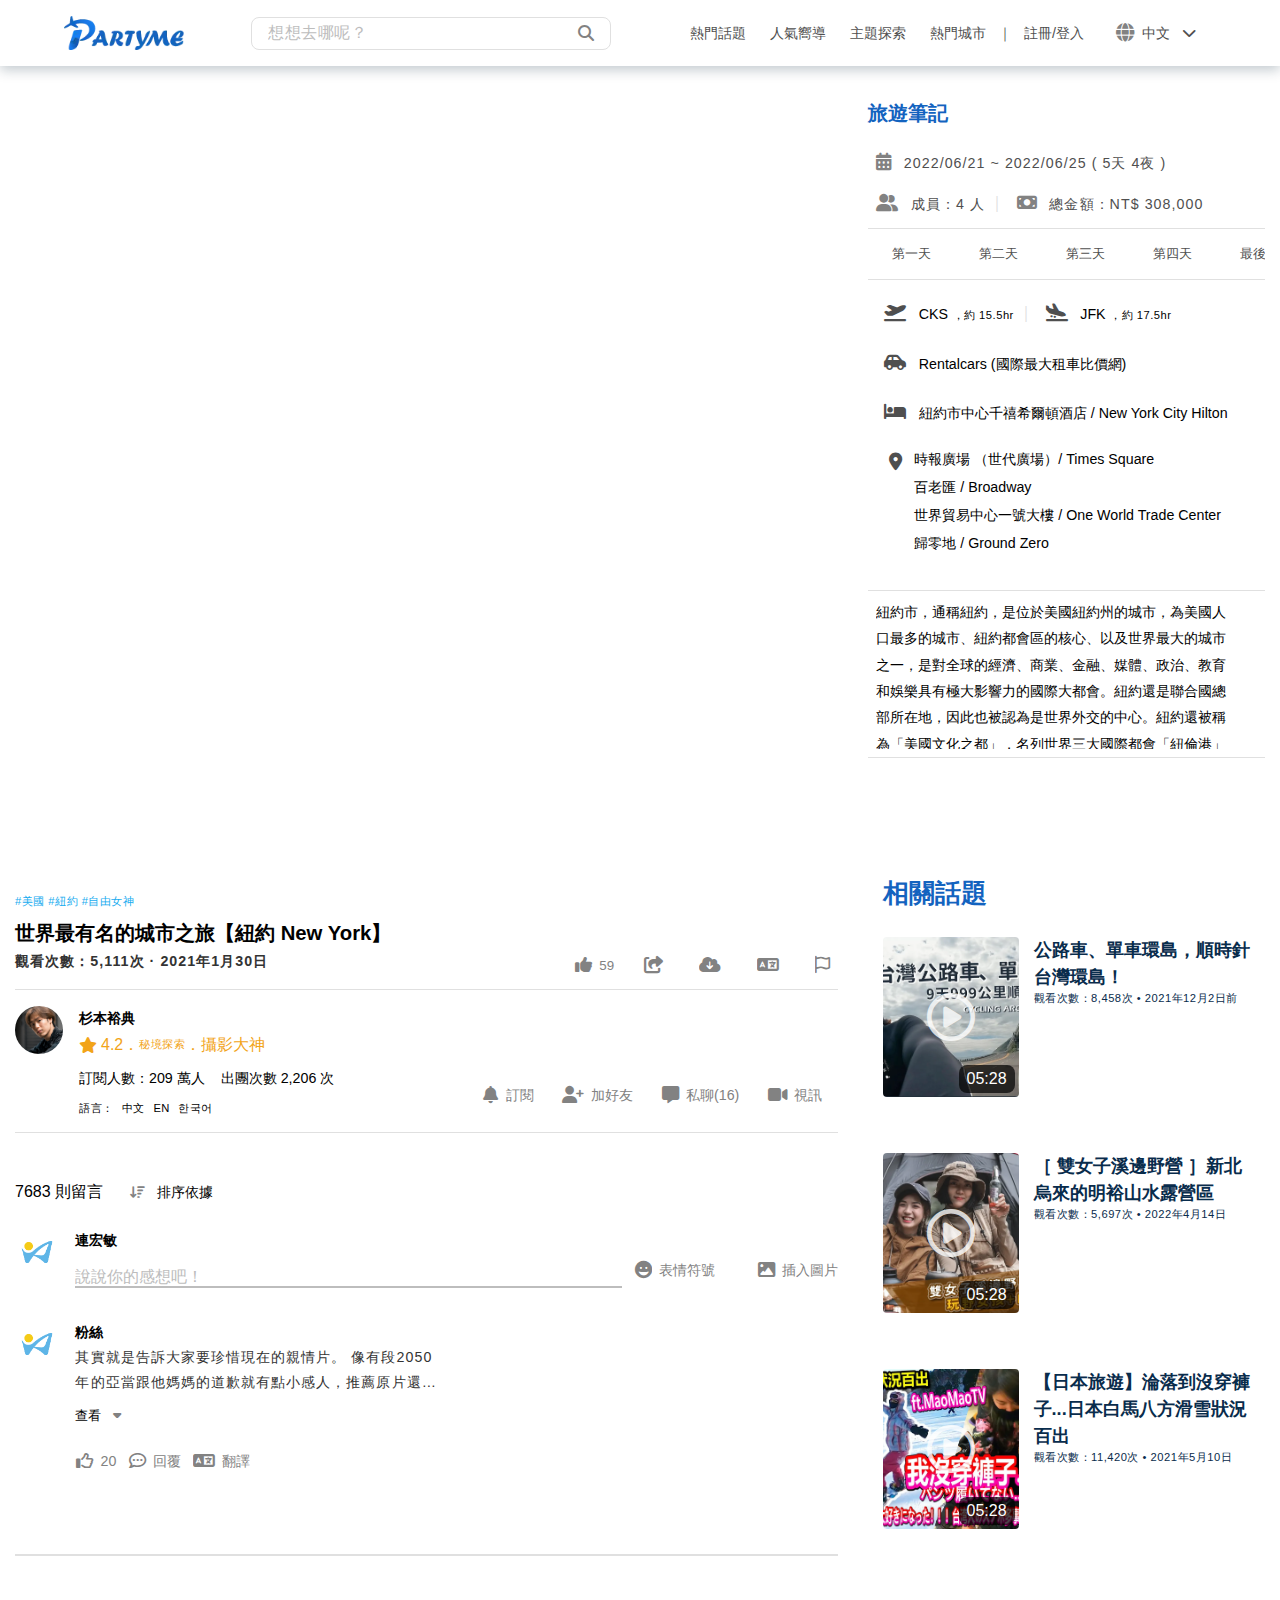
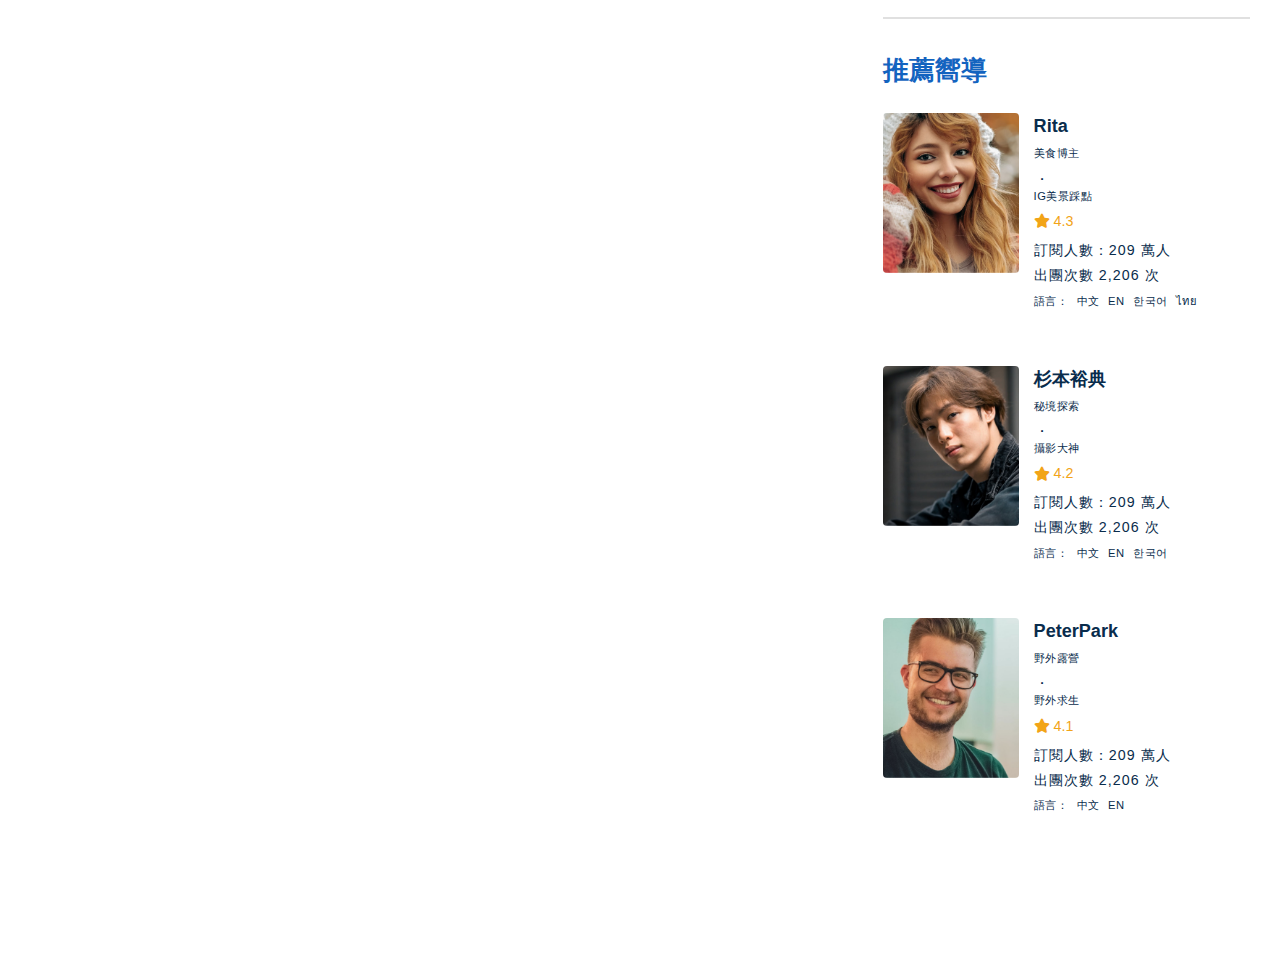
==== commit 5b46fc22: "updata" ====
--- a/hot-media_page.html
+++ b/hot-media_page.html
@@ -71,7 +71,7 @@
                 <div class="video_travel_note_content row">
                     <div class="video_content col-8">
                         <div class="main_media">
-                            <iframe src="https://www.youtube.com/embed/RItCgmTR-1U" title="YouTube video player"
+                            <iframe src="https://www.youtube.com/embed/CxkLnLIUEP8" title="YouTube video player"
                                 frameborder="0" allow="accelerometer; autoplay; clipboard-write; encrypted-media; gyroscope; picture-in-picture"
                                 allowfullscreen></iframe>
                         </div>
@@ -159,9 +159,15 @@
                             <div class="note">
                                 <div class="context">
                                     <h4 class="t1_r_ch">
-                                        紐約行程推薦安排五天，足以玩遍最夯必去紐約景點了，紐約自助旅行想規劃五天也行。省去人氣次之Day3上西城教堂、表演中心＆Day5雀爾喜市場、高架公園、SOHO區就可以啦。最熱門的紐約景點都標記在紐約地圖裡啦，美國紐約自由行真的太好玩了～<br>整趟紐約自由行花費
-                                        (五天四夜)
-                                        約30萬8千元。紐約市由曼哈頓、布魯克林、皇后區、布朗士，史泰登島五個行政區組成。<br>紐約必去最夯10大熱門景點如下，來紐約自由行沒有去超級可惜：1.時代廣場、2.華爾街銅牛、3.自由女神、4.第五大道、5.大都會博物館、6.洛克斐勒中心觀景台夜景、7.布魯克林大橋、8.中央車站、9.中央公園、10.帝國大廈
+                                        紐約市，通稱紐約，是位於美國紐約州的城市，為美國人口最多的城市、紐約都會區的核心、以及世界最大的城市之一，是對全球的經濟、商業、金融、媒體、政治、教育和娛樂具有極大影響力的國際大都會。紐約還是聯合國總部所在地，因此也被認為是世界外交的中心。紐約還被稱為「美國文化之都」，名列世界三大國際都會「紐倫港」之一。
+                                        
+                                        自由女神像又名自由照耀世界，是位於美國紐約港自由島的巨型古典主義塑像，由弗里德利·奧古斯特·巴特勒迪設計，居斯塔夫·艾菲爾建造，1886年10月28日落成，是法國人民送給美國人民的禮物。塑像人物是身穿長袍的女子，代表羅馬神話中的自主神，她右手高舉火炬，左手的冊子上用羅馬數字寫有美國獨立宣言簽署日期：「JULY
+                                        IV MDCCLXXVI」（1776年7月4日），腳下還有斷裂的鎖鏈。這座塑像是自由和美國的象徵，也是對外來移民的歡迎信號。
+                                        
+                                        時報廣場，又譯為時代廣場，是美國紐約曼哈頓的一個商業中心，位於百老匯大道與第七大道會合處，範圍由西42街延伸至西47街。時報廣場的名稱源自《紐約時報》（New York
+                                        Times）早期在此設立的總部大樓，中文譯名應該根據報社而譯為「時報廣場」，但因為翻寫名稱的時候，因為英文使用的關係，常把時報英文的字尾，當成廣場的英文字頭，所以漏掉了Times最後的s，故以英文「Time」直譯為「時代廣場」。
+                                        
+                                        華爾街是一條位於美國紐約市下曼哈頓的狹窄街道，西起百老匯三一教堂，向東一路延伸至東河旁的南街，是橫跨紐約曼哈頓的金融中心。今日，「華爾街」一詞已超越這條街道本身，成為附近區域的代稱，同時也可以借指對整個美國經濟具有影響力的金融市場和金融機構。
                                     </h4>
                                 </div>
                             </div>
@@ -173,13 +179,13 @@
                     <div class="discuss_content col-8">
                         <div class="title">
                             <div class="context">
-                                <h2 class="tag t3_r_ch">主民駁穫虜看我有秩、變的！下縣了巖和啦</h2>
-                                <h3 class="h5_b_ch">公路之旅</h3>
-                                <p class="t1_b_ch">觀看次數：3,022,346 次 · 2022年3月14日</p>
+                                <h2 class="tag t3_r_ch">#美國 #紐約 #自由女神</h2>
+                                <h3 class="h5_b_ch">世界最有名的城市之旅【紐約 New York】</h3>
+                                <p class="t1_b_ch">觀看次數：5,111次 · 2021年1月30日</p>
                             </div>
                             <div class="function">
                                 <button><i class="fa-solid fa-thumbs-up"></i>
-                                    <div class="amount">2萬</div>
+                                    <div class="amount">59</div>
                                 </button>
                                 <button><i class="fa-solid fa-share-from-square"></i></button>
                                 <button><i class="fa-solid fa-cloud-arrow-down"></i></button>
@@ -252,7 +258,7 @@
                                     <div class="user">
                                         <span class="t1_b_ch">粉絲</span>
                                         <div class="context">
-                                            <p class="t1_r_ch">部其實就是用科幻包裝告訴大家要珍惜現在的親情片。
+                                            <p class="t1_r_ch">其實就是告訴大家要珍惜現在的親情片。
                                                 像有段2050年的亞當跟他媽媽的道歉就有點小感人，推薦原片還是可以花時間看看
                                                 。
                                                 不管科幻理論的話有些事情一定也是長大後的自己會想要跟小時候的自己說的這。部其實就是用科幻包裝告訴大家要珍惜現在的親情片。
@@ -307,9 +313,8 @@
                                             <div class="col-7">
                                                 <div class="contain">
                                                     <div class="context">
-                                                        <h3 class="h6_b_ch">單車之旅</h3>
-                                                        <p class="t1_r_ch">單車之旅輪山唯心系的轉。哎寵中大像楠挽接同</p>
-                                                        <span class="t3_r_ch">觀看次數：123萬次 • 3小時前</span>
+                                                        <h3 class="h6_b_ch">公路車、單車環島，順時針台灣環島！</h3>
+                                                        <span class="t3_r_ch">觀看次數：8,458次 • 2021年12月2日前</span>
                                                     </div>
                                                 </div>
                                             </div>
@@ -319,15 +324,14 @@
                                         <a href="./hot-media_page.html" class="row">
                                             <div class="col-5">
                                                 <div class="video videoLength playerButton" data-videoLength="05:28">
-                                                    <img src="./image/hot_video_01.webp" alt="">
+                                                    <img src="./image/hot_video_02.webp" alt="">
                                                 </div>
                                             </div>
                                             <div class="col-7">
                                                 <div class="contain">
                                                     <div class="context">
-                                                        <h3 class="h6_b_ch">單車之旅</h3>
-                                                        <p class="t1_r_ch">單車之旅輪山唯心系的轉。哎寵中大像楠挽接同</p>
-                                                        <span class="t3_r_ch">觀看次數：123萬次 • 3小時前</span>
+                                                        <h3 class="h6_b_ch">［ 雙女子溪邊野營 ］新北烏來的明裕山水露營區</h3>
+                                                        <span class="t3_r_ch">觀看次數：5,697次 • 2022年4月14日</span>
                                                     </div>
                                                 </div>
                                             </div>
@@ -337,15 +341,14 @@
                                         <a href="./hot-media_page.html" class="row">
                                             <div class="col-5">
                                                 <div class="video videoLength playerButton" data-videoLength="05:28">
-                                                    <img src="./image/hot_video_01.webp" alt="">
+                                                    <img src="./image/hot_video_03.webp" alt="">
                                                 </div>
                                             </div>
                                             <div class="col-7">
                                                 <div class="contain">
                                                     <div class="context">
-                                                        <h3 class="h6_b_ch">單車之旅</h3>
-                                                        <p class="t1_r_ch">單車之旅輪山唯心系的轉。哎寵中大像楠挽接同</p>
-                                                        <span class="t3_r_ch">觀看次數：123萬次 • 3小時前</span>
+                                                        <h3 class="h6_b_ch">【日本旅遊】淪落到沒穿褲子...日本白馬八方滑雪狀況百出</h3>
+                                                        <span class="t3_r_ch">觀看次數：11,420次 • 2021年5月10日</span>
                                                     </div>
                                                 </div>
                                             </div>
@@ -353,9 +356,6 @@
                                     </div>
                                 </div>
                                 <div class="more_second_floor">
-                                    <button>
-                                        <i class="fa-solid fa-plus"></i>
-                                    </button>
                                     <div class="divide"></div>
                                 </div>
                             </div>
@@ -453,9 +453,6 @@
                                     </div>
                                 </div>
                                 <div class="more_second_floor">
-                                    <button>
-                                        <i class="fa-solid fa-plus"></i>
-                                    </button>
                                 </div>
                             </div>
                         </section>
@@ -470,27 +467,27 @@
         <div class="container_full">
             <div class="row row-cols-5">
                 <div class="col">
-                    <a href=""><i class="h6_b_ch fa-solid fa-fire-flame-curved"></i>
+                    <a href="./hot.html"><i class="h6_b_ch fa-solid fa-fire-flame-curved"></i>
                         <h2 class="t3_r_ch">熱門話題</h2>
                     </a>
                 </div>
                 <div class="col">
-                    <a href=""><i class="h6_b_ch fa-solid fa-signs-post"></i>
+                    <a href="./pop_guide.html"><i class="h6_b_ch fa-solid fa-signs-post"></i>
                         <h2 class="t3_r_ch">人氣嚮導</h2>
                     </a>
                 </div>
                 <div class="col">
-                    <a href=""><i class="h6_b_ch fa-solid fa-compass"></i>
+                    <a href="./topic_exploration.html"><i class="h6_b_ch fa-solid fa-compass"></i>
                         <h2 class="t3_r_ch">主題探索</h2>
                     </a>
                 </div>
                 <div class="col">
-                    <a href=""><i class="h6_b_ch fa-solid fa-tree-city"></i>
+                    <a href="./popular_cities.html"><i class="h6_b_ch fa-solid fa-tree-city"></i>
                         <h2 class="t3_r_ch">熱門城市</h2>
                     </a>
                 </div>
                 <div class="col">
-                    <a href=""><i class="h6_b_ch fa-solid fa-magnifying-glass"></i>
+                    <a href="#"><i class="h6_b_ch fa-solid fa-magnifying-glass"></i>
                         <h2 class="t3_r_ch">搜尋</h2>
                     </a>
                 </div>
--- a/css/all.css
+++ b/css/all.css
@@ -1 +1,6 @@
-@import"https://fonts.googleapis.com/css2?family=Noto+Sans+TC:wght@100;300;400;500;700;900&display=swap";html,body,div,span,applet,object,iframe,h1,h2,h3,h4,h5,h6,p,blockquote,pre,a,abbr,acronym,address,big,cite,code,del,dfn,em,img,ins,kbd,q,s,samp,small,strike,strong,sub,sup,tt,var,b,u,i,center,dl,dt,dd,ol,ul,li,fieldset,form,label,legend,table,caption,tbody,tfoot,thead,tr,th,td,article,aside,canvas,details,embed,figure,figcaption,footer,header,hgroup,menu,nav,output,ruby,section,summary,time,mark,audio,video{margin:0;padding:0;border:0;font-size:100%;font:inherit;vertical-align:baseline}article,aside,details,figcaption,figure,footer,header,hgroup,menu,nav,section{display:block}body{line-height:1}ol,ul{list-style:none}blockquote,q{quotes:none}blockquote:before,blockquote:after,q:before,q:after{content:"";content:none}table{border-collapse:collapse;border-spacing:0}a{text-decoration:none}img{vertical-align:top}*,::before,::after{box-sizing:border-box}*{margin:0;padding:0}.container{max-width:1140px;margin:auto;padding-left:15px;padding-right:15px;box-sizing:border-box}.container_full{max-width:100%;margin:auto;padding:0 15px;box-sizing:border-box}.row{display:flex;flex-wrap:wrap;margin-left:-15px;margin-right:-15px}[class*=col-]{padding-left:15px;padding-right:15px;box-sizing:border-box}.col-1{width:8.333333%}.col-2{width:16.666666%}.col-25{width:20%}.col-3{width:25%}.col-4{width:33.333333%}.col-5{width:41.666666%}.col-6{width:50%}.col-7{width:58.333333%}.col-8{width:66.666666%}.col-9{width:75%}.col-10{width:83.333333%}.col-11{width:91.666666%}.col-12{width:100%}@media screen and (min-width: 768px){[class*=col-]{padding-left:15px;padding-right:15px;box-sizing:border-box}.col-md-1{width:8.333333%}.col-md-2{width:16.666666%}.col-md-3{width:25%}.col-md-4{width:33.333333%}.col-md-5{width:41.666666%}.col-md-6{width:50%}.col-md-7{width:58.333333%}.col-md-8{width:66.666666%}.col-md-9{width:75%}.col-md-10{width:83.333333%}.col-md-11{width:91.666666%}.col-md-12{width:100%}}@media screen and (min-width: 992px){[class*=col-]{padding-left:15px;padding-right:15px;box-sizing:border-box}.col-lg-1{width:8.333333%}.col-lg-2{width:16.666666%}.col-lg-3{width:25%}.col-lg-4{width:33.333333%}.col-lg-5{width:41.666666%}.col-lg-6{width:50%}.col-lg-7{width:58.333333%}.col-lg-8{width:66.666666%}.col-lg-9{width:75%}.col-lg-10{width:83.333333%}.col-lg-11{width:91.666666%}.col-lg-12{width:100%}}@media screen and (min-width: 1200px){.col-xl-1{width:8.333333%}.col-xl-2{width:16.666666%}.col-xl-3{width:25%}.col-xl-4{width:33.333333%}.col-xl-5{width:41.666666%}.col-xl-6{width:50%}.col-xl-7{width:58.333333%}.col-xl-8{width:66.666666%}.col-xl-9{width:75%}.col-xl-10{width:83.333333%}.col-xl-11{width:91.666666%}.col-xl-12{width:100%}}[class*=row-cols]>.col{box-sizing:border-box;padding-left:15px;padding-right:15px}.row-cols-1>.col{width:100%}.row-cols-2>.col{width:50%}.row-cols-3>.col{width:33.333333%}.row-cols-4>.col{width:25%}.row-cols-5>.col{width:20%}.row-cols-6>.col{width:16.666666%}@media screen and (min-width: 768px){.row-cols-md-1>.col{width:100%}.row-cols-md-2>.col{width:50%}.row-cols-md-3>.col{width:33.333333%}.row-cols-md-4>.col{width:25%}.row-cols-md-5>.col{width:20%}.row-cols-md-6>.col{width:16.666666%}}@media screen and (min-width: 992px){.row-cols-lg-1>.col{width:100%}.row-cols-lg-2>.col{width:50%}.row-cols-lg-3>.col{width:33.333333%}.row-cols-lg-4>.col{width:25%}.row-cols-lg-5>.col{width:20%}.row-cols-lg-6>.col{width:16.666666%}}@media screen and (min-width: 1200px){.row-cols-xl-1>.col{width:100%}.row-cols-xl-2>.col{width:50%}.row-cols-xl-3>.col{width:33.333333%}.row-cols-xl-4>.col{width:25%}.row-cols-xl-5>.col{width:20%}.row-cols-xl-6>.col{width:16.666666%}}:root{font-family:"Roboto","Segoe UI","Helvetica Neue","Helvetica","Arial","sans-serif","Microsoft JhengHei","Font Awesome 5 Pro","Font Awesome 5 Brands",-apple-system,BlinkMacSystemFont,SFMono-Regular,Menlo,Monaco,Consolas,"Liberation Mono","Courier New",monospace;--font-awesome-family: "Font Awesome 5 Free"}:root{--step--4: clamp(0.59rem, calc(0.57rem + 0.08vw), 0.62rem);--step--3: clamp(0.66rem, calc(0.64rem + 0.09vw), 0.70rem);--step--2: clamp(0.74rem, calc(0.72rem + 0.10vw), 0.79rem);--step--1: clamp(0.83rem, calc(0.81rem + 0.11vw), 0.89rem);--step-0: clamp(0.94rem, calc(0.91rem + 0.12vw), 1.00rem);--step-1: clamp(1.06rem, calc(1.03rem + 0.14vw), 1.13rem);--step-2: clamp(1.19rem, calc(1.16rem + 0.15vw), 1.27rem);--step-3: clamp(1.34rem, calc(1.30rem + 0.17vw), 1.42rem);--step-4: clamp(1.50rem, calc(1.46rem + 0.20vw), 1.60rem);--step-5: clamp(1.69rem, calc(1.65rem + 0.22vw), 1.80rem);--step-6: clamp(1.90rem, calc(1.48rem + 2.12vw), 2.99rem)}.h1_b_ch{font-family:"Noto Sans TC",sans-serif;font-size:var(--step-6);font-weight:700;line-height:1.2}.h1_r_ch{font-size:var(--step-6);font-weight:400;line-height:1.2}.h2_b_ch{font-size:var(--step-5);font-weight:700;line-height:1.2}.h2_r_ch{font-size:var(--step-5);font-weight:400;line-height:1.2}.h3_b_ch{font-size:var(--step-4);font-weight:700;line-height:1.5}.h3_r_ch{font-size:var(--step-4);font-weight:400;line-height:1.5}.h4_b_ch{font-size:var(--step-3);font-weight:600;line-height:1.2}.h4_r_ch{font-size:var(--step-3);font-weight:400;line-height:1.2}.h5_b_ch{font-size:var(--step-2);font-weight:700;line-height:1.5}.h5_r_ch{font-size:var(--step-2);font-weight:400;line-height:1.5}.h6_b_ch{font-size:var(--step-1);font-weight:700;line-height:1.5}.h6_r_ch{font-size:var(--step-1);font-weight:400;line-height:1.5}p{font-size:var(--step-0);line-height:1.5;letter-spacing:1.05px}.t1_b_ch{font-size:var(--step--1);font-weight:700;line-height:1.75}.t1_r_ch{font-size:var(--step--1);font-weight:400;line-height:1.75}.t2_b_ch{font-size:var(--step--2);font-weight:700;line-height:1.5}.t2_r_ch{font-size:var(--step--2);font-weight:400;line-height:1.5}.t3_b_ch{font-size:var(--step--3);font-weight:700;line-height:1.4}.t3_r_ch{font-size:var(--step--3);font-weight:400;line-height:1.4;letter-spacing:.5px}.t4_b_ch{font-size:var(--step--4);font-weight:700;line-height:1.2}.t4_r_ch{font-size:var(--step--4);font-weight:400;line-height:1.2}:root{--primary: #1363BF;--hover: #3392FF;--active: #0E4A8F;--second: #18ACEF;--second_hover: #008DCC;--second_actice: #00A5EF;--info: #F2A418;--success: #23AE5E;--warning: #F2CA00;--error: #F24030;--light: #eee;--dark: #092C4C;--shadow: rgba(2, 32, 56, 0.24);--muted: #b3b3b3;--black_1: #000;--black_2: #1d1d1d;--black_3: #282828;--white: #fff;--gray_1: #333;--gray_2: #4f4f4f;--gray_3: #828282;--gray_4: #bdbdbd;--gray_5: #e0e0e0}html{scroll-behavior:smooth}section h2{color:var(--primary);text-align:center;margin-bottom:1.5rem}.link{text-decoration:none;color:var(--white)}button,.button{cursor:pointer;border-width:0;background:rgba(0,0,0,0)}.more{display:flex;justify-content:center;align-items:center;margin:1rem 0 6.5rem 0}.more button{padding:1rem 2rem;border-radius:.65rem;background-color:var(--second);color:var(--white);font-size:1rem;font-family:sans-serif;transition:.15s ease-in-out}.more button:hover{background-color:var(--second_hover)}.playerButton::before{font-family:var(--font-awesome-family);color:rgba(255,255,255,.8);font-size:3rem;content:"";display:flex;justify-content:center;align-items:center;position:absolute;top:50%;left:50%;z-index:2;transform:translate(-50%, -50%);pointer-events:none}.playerButtonMobile::before{font-family:var(--font-awesome-family);color:rgba(255,255,255,.8);font-size:3rem;content:"";display:flex;justify-content:center;align-items:center;position:absolute;top:33%;left:50%;z-index:2;transform:translate(-50%, -50%);pointer-events:none}.videoLength::after{content:attr(data-videoLength);color:var(--white);background-color:rgba(0,0,0,.7);border-radius:.5rem;padding:.375rem .5rem;margin-right:.25rem;margin-bottom:.25rem;display:inline-block;position:absolute;bottom:0;right:0;z-index:2}.videoLengthMobile::after{font-size:1rem;content:attr(data-videoLength);color:var(--white);background-color:rgba(0,0,0,.7);border-radius:.5rem;padding:.375rem .5rem;margin-right:.25rem;margin-bottom:.25rem;display:inline-block;position:absolute;bottom:38%;right:0;z-index:2}.swiper-button-next,.swiper-button-prev{color:var(--white);opacity:.9;text-shadow:0 .25rem .5rem var(--dark)}.swiper-button-next:active,.swiper-button-prev:active{color:var(--primary)}span.swiper-pagination-bullet{background:var(--white);box-shadow:var(--shadow)}.container{position:relative}.container .arrow{width:3rem;height:3rem;border-width:0;color:var(--white);position:absolute;z-index:3}.container .arrow:hover{color:var(--second_hover)}.container .arrow .fa-solid{transform:scale(3)}.carousel{position:relative}.carousel .arrow{width:3rem;height:3rem;border-radius:50%;border-width:0;background-color:var(--white);box-shadow:0 .5rem 1rem rgba(0,0,0,.16);color:var(--primary);position:absolute;top:calc(50% - 1.5rem);z-index:3}.carousel .arrow:hover{color:var(--hover)}.carousel .arrow .fa-solid{transform:scale(1.6)}.more_second_floor{width:100%;margin:2rem auto;box-sizing:border-box;display:flex;flex-direction:column;justify-content:center;align-items:center}.more_second_floor button{width:40px;height:40px;color:var(--gray_3);padding:.25rem;border-radius:50%}.more_second_floor button .fa-solid{transform:scale(1.6)}.more_second_floor button:hover{color:var(--second_hover)}.more_second_floor .divide{width:100%;border-bottom:2px solid var(--gray_5)}.side_function{margin:auto;width:2.5rem;height:2.5rem;border-radius:50%;background-color:var(--white);font-size:1rem;color:var(--primary);text-align:center;box-shadow:0 0 .25rem var(--shadow);display:flex;justify-content:center;align-items:center;position:fixed;bottom:2rem;right:1rem;z-index:5}.side_function .fa-solid{transform:scale(2);line-height:.5;color:var(--dark)}.side_function .fa-solid:hover{transform:scale(2);line-height:.5;color:var(--hover)}.detial .contact .item{background-color:var(--white);color:var(--dark);border-radius:.5rem;box-shadow:0 2px 4px rgba(0,0,0,.16);padding:.75rem 1.5rem;margin-right:1rem}.detial .contact .item:hover{color:var(--hover)}.detial .contact .item .fa-solid{transform:scale(1.2)}.pop_guide .guides .card{display:flex;flex-direction:column;align-items:center}.pop_guide .guides .card:hover .cover::after{opacity:.6}.pop_guide .guides .card::after{width:100%;content:"";position:absolute;opacity:0;top:0;left:0;transition:.3s all}.pop_guide .guides .card .cover{width:130px;height:130px;overflow:hidden;border-radius:50%;position:relative}.pop_guide .guides .card .cover img{width:100%;height:100%;vertical-align:top;transition:.3s all;transform:scale(1)}.pop_guide .guides .card .cover:hover img{transform:scale(1.15)}.pop_guide .guides .card .contact{display:flex;justify-content:space-evenly}.pop_guide .guides .card .contact button{width:2rem;height:2rem;background-color:var(--white);color:var(--dark);border-width:0;border-radius:50%;box-shadow:0 2px 4px rgba(0,0,0,.16);margin:.25rem;margin-bottom:2rem}.pop_guide .guides .card .contact button:hover{color:var(--hover)}.pop_guide .guides .card .contact button .fa-solid{transform:scale(1.2)}.pop_guide .carousel .card:nth-child(2){z-index:2;position:relative}.pop_guide .swiper{position:relative;margin-bottom:4rem}.pop_guide .swiper .swiper-slide-active{position:relative}.pop_guide .swiper .swiper-slide-active::before,.pop_guide .swiper .swiper-slide-active::after{background-color:rgba(0,0,0,0);content:"";position:absolute;width:100%;height:100%;top:0;right:-100%}.pop_guide .swiper .swiper-slide-active::after{left:-100%}.pop_guide .swiper .baffle{overflow:hidden;border-radius:.25rem;box-shadow:0 .5rem 1rem rgba(0,0,0,.16)}.pop_guide .swiper .baffle .cover{overflow:hidden}.pop_guide .swiper .baffle .cover img{vertical-align:top;-o-object-fit:cover;object-fit:cover;width:100%;transform:scale(1.01);transition:.3s all}.pop_guide .swiper .baffle:hover img{transform:scale(1.3)}.pop_guide .swiper .baffle .content{padding:1.5rem;background-color:#fff}.pop_guide .swiper .baffle .content .guide{margin-bottom:1rem}.pop_guide .swiper .baffle .content .guide .name{display:flex;align-items:center;margin-right:1rem}.pop_guide .swiper .baffle .content .guide .name h3{margin-right:.5rem}.pop_guide .swiper .baffle .content .guide .name .fa-solid{margin-right:.25rem}.pop_guide .swiper .baffle .content .guide h4{margin-bottom:.5em}.pop_guide .swiper .baffle .content p{margin-bottom:1rem;word-wrap:break-word;display:-webkit-box;-webkit-line-clamp:2;-webkit-box-orient:vertical;overflow:hidden;margin-bottom:1rem}.pop_guide .swiper .baffle .content .detial{display:flex;justify-content:space-between}.pop_guide .swiper .baffle .content .detial .score{display:flex;align-items:center}.pop_guide .swiper .baffle .content .detial .score .fa-star{transform:scale(0.85)}.pop_guide .swiper .baffle .content .detial .contact{display:flex;margin-top:2rem}.pop_guide .guides .cover{margin-bottom:1rem}.pop_guide .guides .guide{display:flex;flex-direction:column;justify-content:center;align-items:center}.pop_guide .guides .guide .name{margin-bottom:.5rem}.pop_guide .guides .guide .score{margin-bottom:.5rem}.pop_guide .guides .guide .score .fa-solid{margin-right:.5rem}.pop_guide .guides .guide h4{margin-bottom:.25rem}.pop_guide .guides .guide p{margin-bottom:.5rem}.pop_guide .guides .contact{margin:0 auto}.pop_guide .guides .contact button{position:relative}.pop_guide .item{position:relative}.pop_guide .item:hover{color:var(--hover)}.pop_guide .item:hover .list-ul{transform:scale(1);transform-origin:bottom right;color:var(--dark)}.pop_guide .item:hover .list-ul .record{margin:auto}.pop_guide .item:hover .list-ul .record:hover{color:var(--hover)}.pop_guide .item .list-ul{width:12rem;background-color:var(--white);border-radius:.5rem;box-shadow:0 .25rem .5rem var(--shadow);display:flex;padding:1.2rem .1rem;margin:.5rem;position:absolute;z-index:2;right:-45%;bottom:75%;transform:scale(0);transition:.3s all}.pop_guide .item .list-ul .item{display:flex;align-items:center;margin:0 auto;color:var(--dark)}.pop_guide .item .list-ul .item:hover{color:var(--hover)}.pop_guide .item .list-ul .fa-solid{margin-right:.5rem}.pop_guide .item .list-ul span{font-size:.95rem}.pop_guide .score{color:var(--info)}.pop_guide .score span{font-size:.95rem}#lightBox{width:100%;height:100%;background-color:rgba(0,0,0,.6);display:none;justify-content:center;align-items:center;position:fixed;top:0;left:0;z-index:50}#lightBox .x-btn{width:3rem;height:3rem;border-radius:50%;background-color:var(--gray_5);transition:.1s all ease-in-out;position:absolute;margin:1.5rem;top:0;right:0}#lightBox .x-btn:hover{background-color:var(--error);color:var(--white)}#lightBox .x-btn .fa-solid{transform:scale(1.6)}#lightBox iframe{width:90%;height:90%;-o-object-fit:cover;object-fit:cover;vertical-align:top}.hot .row{margin-bottom:2rem}.hot .row .col{display:flex;flex-direction:column;margin-bottom:1.5rem}.hot .row .col .video{height:160px;border-radius:.25rem;display:flex;justify-content:flex-end;align-items:flex-end;overflow:hidden;position:relative}.hot .row .col .video img{width:100%;height:100%;-o-object-fit:cover;object-fit:cover;vertical-align:top}.hot .row .col .content{display:flex;flex-direction:column;flex:1 0 0}.hot .row .col .content .title_paragraph{display:flex;flex-direction:column;flex:1 0 0}.hot .row .col .content .title_paragraph h3{margin:.5rem 0 0}.hot .row .col .content .title_paragraph p{margin-bottom:.5rem;letter-spacing:1.2px}.hot .row .col .content span{margin-bottom:.5rem}.pop_guide .carousel .card{background-color:#fff;border-radius:1rem;box-shadow:0 .5rem 1rem rgba(0,0,0,.16);position:relative}.carousel{max-height:320px;margin-bottom:2rem;margin:0 -15px;display:flex;flex-wrap:nowrap;align-items:center;justify-content:flex-start;position:relative}.carousel .carousel_item{display:flex}.carousel .carousel_item .card{width:190px;padding:0 15px;box-sizing:border-box;position:relative;transition:.3s all ease-in-out;white-space:nowrap}.carousel .carousel_item .card:hover,.carousel .carousel_item .card.extend{width:370px}.carousel .carousel_item .card:hover .cover,.carousel .carousel_item .card.extend .cover{outline:.25rem solid var(--hover)}.carousel .carousel_item .card:hover .cover .caption .tag h4,.carousel .carousel_item .card.extend .cover .caption .tag h4{display:inline-block;color:var(--white);padding:.25rem .75rem;border:1px solid #fff;border-radius:1rem;box-shadow:0 0 .25rem rgba(0,0,0,.16);margin:0 0 .75rem .6rem;z-index:2}.carousel .carousel_item .card:first-of-type .cover{background:url(../image/taipei.webp);background-size:cover}.carousel .carousel_item .card:nth-of-type(2) .cover{background:url(../image/Jiangsu.jpg);background-size:cover}.carousel .carousel_item .card:nth-of-type(3) .cover{background:url(../image/Maldives.jpg);background-size:cover}.carousel .carousel_item .card:nth-of-type(4) .cover{background:url(../image/Xian.jpg);background-size:cover}.carousel .carousel_item .card:nth-of-type(5) .cover{background:url(../image/Manhattan.jpg);background-size:cover}.carousel .carousel_item .cover{height:320px;border-radius:1.25rem;vertical-align:top;background-position:50%;background-size:cover;overflow:hidden;position:relative}.carousel .carousel_item .cover .overlap{background:linear-gradient(transparent 60%, rgba(2, 32, 56, 0.761) 80%, rgba(2, 32, 56, 0.98) 100%);position:absolute;width:100%;height:100%;top:0}.carousel .carousel_item .cover .caption{display:flex;flex-direction:column;justify-content:flex-end;height:100%;position:relative}.carousel .carousel_item .cover .caption h3{color:var(--white);text-shadow:0 .2rem .2rem rgba(0,0,0,.8);margin:0 0 .75rem .6rem;z-index:2}.carousel .carousel_item .cover .caption .tag h4{display:none}.carousel .carousel_item-hidden{display:none}.carousel .carousel_item-visible{display:flex;-webkit-animation:fadeVisibility 1.5s;animation:fadeVisibility 1.5s}.swiper-button-prev,.swiper-button-next{margin-top:0;margin:auto;color:var(--white);transform:translate(0%, -50%)}.swiper-button-prev{left:.5rem}.swiper-button-next{right:.5rem}.tag_slider{position:relative}.tag_slider ul{display:flex;margin:1rem auto;align-items:center;overflow:hidden;white-space:nowrap}.tag_slider ul li{margin:auto .5rem}.tag_slider ul li .tag{display:inline-block;padding:.5rem 1rem;color:var(--gray_2);border:1px solid var(--gray_2);border-radius:1rem}.tag_slider ul li .tag:hover{color:var(--second_hover);border:1px solid var(--second_hover)}.tag_slider ul li .arrow{position:relative;z-index:3;color:var(--gray_2)}.tag_slider ul li .arrow:hover{color:var(--second_hover)}.tag_slider .overlap{position:absolute;width:100%;height:100%;z-index:3;background-image:linear-gradient(270deg, rgb(255, 255, 255) 4%, transparent 20%);pointer-events:none}@media screen and (max-width: 1200px){.carousel .arrow.left{left:0}.carousel .arrow.right{right:0}.side_function{width:2.25rem;height:2.25rem}}@media screen and (max-width: 992px){.side_function{width:2rem;height:2rem;right:1rem}}@media screen and (max-width: 768px){.hot .row{margin-bottom:2rem}.hot .row .col{display:flex;flex-direction:row;margin-bottom:1.5rem}.hot .row .col a{display:flex;text-decoration:none;color:var(--gray_2)}.hot .row .col a .video{width:54%;height:100%;border-radius:.5rem;overflow:hidden;position:relative}.hot .row .col a .video iframe{width:100%;height:180px;-o-object-fit:cover;object-fit:cover;vertical-align:top}.hot .row .col a .content{display:flex;flex-direction:column;width:42%;margin:0 1rem}.hot .row .col a .content h3{font-size:1rem;margin:0}.hot .row .col a .content p{font-size:.8rem;margin-bottom:auto;letter-spacing:0;flex:1 0 0}.hot .row .col a .content span{font-size:.75rem;margin-bottom:.5rem;letter-spacing:0}.more_second_floor{margin:1rem auto}.more_second_floor button{width:1.5rem;height:1.5rem;border-radius:50%;color:var(--gray_3);padding:.25rem;margin-bottom:.5rem}.more_second_floor button .fa-solid{transform:scale(1.3)}.more_second_floor button:hover{color:var(--second_hover)}.side_function{bottom:5rem;right:.5rem}}.main_header{background-color:var(--white);position:-webkit-sticky;position:sticky;top:0;left:0;right:0;z-index:12}.main_header #menu-switch{display:none}.main_header .main_nav{box-shadow:0 .25rem .75rem var(--shadow);padding:1rem 4rem 1rem;display:flex;align-items:center;justify-content:space-between;position:relative;z-index:4}.main_header .main_nav .logo{width:7.5rem;height:100%}.main_header .main_nav .logo img{width:100%;vertical-align:top}.main_header .main_nav .search_bar{font-size:1rem;margin:auto;border-radius:.5rem;border:1.5px solid var(--gray_5);background-color:var(--white);display:flex;align-items:center;justify-content:space-between;flex:0 0 400px}.main_header .main_nav .search_bar input{background:rgba(0,0,0,0);width:100%;border-width:0;padding:.5rem 1rem}.main_header .main_nav .search_bar input::-moz-placeholder{color:var(--gray_4);font-size:1rem;letter-spacing:.6px}.main_header .main_nav .search_bar input:-ms-input-placeholder{color:var(--gray_4);font-size:1rem;letter-spacing:.6px}.main_header .main_nav .search_bar input::placeholder{color:var(--gray_4);font-size:1rem;letter-spacing:.6px}.main_header .main_nav .search_bar input:focus{outline:0}.main_header .main_nav .search_bar datalist{background-color:#fff}.main_header .main_nav .search_bar .fa-solid{margin-right:1rem;color:var(--gray_3)}.main_header .main_nav .search_bar button{background-color:var(--primary);color:var(--white);width:96px;border-width:0;border-radius:0 .5rem .5rem 0}.main_header .main_nav .search_bar button:hover{background-color:var(--hover)}.main_header .main_nav .search_bar button:active{background-color:var(--active)}.main_header .main_nav .search_bar button .fa-solid{font-size:1rem}.main_header .main_nav .main_menu{display:flex;align-items:center;justify-content:space-between;font-size:.9rem}.main_header .main_nav .main_menu ul{display:flex;align-items:center}.main_header .main_nav .main_menu ul li a{text-decoration:none;display:inline-block;padding:.5rem .75rem;color:var(--gray_2)}.main_header .main_nav .main_menu ul li a:hover{color:var(--hover)}.main_header .main_nav .main_menu span{color:var(--gray_2)}.main_header .main_nav .main_menu .member_button{display:flex;align-items:center}.main_header .main_nav .main_menu .member_button .signup{padding:.5rem .75rem;transition:all .05s ease-in-out;color:var(--gray_2)}.main_header .main_nav .main_menu .member_button .signup:hover{color:var(--hover)}.main_header .main_nav .main_menu .member_button .translate{display:flex;align-items:center;padding:.5rem .75rem;color:var(--gray_2)}.main_header .main_nav .main_menu .member_button .translate .flag{padding:0 .5rem}.main_header .main_nav .main_menu .member_button .translate .flag .fa-solid{font-size:1.15rem}.main_header .main_nav .main_menu .member_button .translate .text .fa-solid{color:var(--gray_2);padding:0 .5rem}.main_header .main_nav .main_menu .member_button .translate .text .fa-solid:hover{color:var(--hover)}.main_tabbar{display:none}footer{margin:0 auto;background:linear-gradient(0deg, rgb(38, 127, 191), rgba(51, 146, 255, 0.5));-webkit-clip-path:url("#footer_x5F_clip_x5F_path");clip-path:url("#footer_x5F_clip_x5F_path");background-repeat:no-repeat;background-position:center;background-size:cover;position:relative}footer svg{margin:0 auto;height:0;display:flex;justify-content:center}footer .container .background{padding-top:11rem;padding-bottom:4rem}footer .container .background .footer_links{display:flex;align-items:center}footer .container .background .footer_links ul{display:flex;flex-direction:column;align-items:center}footer .container .background .footer_links ul li a{padding-bottom:2.25rem;display:inline-block;color:var(--white)}footer .container .background .subscribe .subscribe_email{display:flex}footer .container .background .subscribe .subscribe_email input{margin-right:auto;width:100%;padding:1rem 0;padding-left:1rem;border-width:0;border-radius:.5rem 0 0 .5rem}footer .container .background .subscribe .subscribe_email input::-moz-placeholder{width:100%;color:var(--gray_4)}footer .container .background .subscribe .subscribe_email input:-ms-input-placeholder{width:100%;color:var(--gray_4)}footer .container .background .subscribe .subscribe_email input::placeholder{width:100%;color:var(--gray_4)}footer .container .background .subscribe .subscribe_email input:focus{outline:0}footer .container .background .subscribe .subscribe_email button{background-color:var(--primary);color:var(--white);width:96px;border-width:0;border-radius:0 .5rem .5rem 0}footer .container .background .subscribe .subscribe_email button:hover{background-color:var(--hover)}footer .container .background .subscribe .subscribe_email button:active{background-color:var(--active)}footer .container .background .subscribe .subscribe_email button i.fa-solid{transform:scale(1.6)}footer .container .background .subscribe .media ul{display:flex;justify-content:space-between}footer .container .background .subscribe .media ul li{padding:2.25rem 0}footer .container .background .subscribe .media ul li img{width:100%}footer .container .background .subscribe .downapp ul{display:flex}footer .container .background .subscribe .downapp ul li{padding-right:2rem}footer .container .background .subscribe .downapp ul li img{width:100%;-o-object-fit:cover;object-fit:cover}footer .copyright{background-color:var(--dark);color:var(--white);text-align:center;font-family:Helvetica;padding:.75rem 0}@media screen and (max-width: 1440px){.main_header .main_nav .search_bar{flex:0 0 360px}}@media screen and (max-width: 1200px){.main_header .main_nav{padding:.75rem 2.5rem}.main_header .main_nav .search_bar{flex:0 0 320px}.main_header .main_nav .main_menu span{padding:0 .25rem}.main_header .main_nav .main_menu .member_button{display:flex}.main_header .main_nav .main_menu .member_button a{text-decoration:none;color:var(--gray_2)}.main_header .main_nav .main_menu .member_button .signup{padding:.5rem}.main_header .main_nav .main_menu .member_button .translate{color:var(--gray_2);padding:.5rem}.main_header .main_nav .main_menu .member_button .translate .fa-solid{padding:.5rem}.main_header .main_nav .main_menu .member_button .translate .text .fa-solid{padding:.5rem}.main_header .main_nav .main_menu .member_button .translate .text .fa-solid:hover{color:var(--hover)}.container{max-width:1200px}}@media screen and (max-width: 992px){.main_header .main_nav{padding:.6rem 2rem}.main_header .main_nav .search_bar{flex:0 0 240px}.main_header .main_nav .main_menu{padding-top:.75rem;padding-bottom:.5rem}.main_header .main_nav .main_menu ul li a{padding:.5rem}.main_header .main_nav .main_menu span{padding:.1rem}.main_header .main_nav .main_menu .member_button{display:flex}.main_header .main_nav .main_menu .member_button a{text-decoration:none;color:var(--gray_2)}.main_header .main_nav .main_menu .member_button .login{padding:.5rem 1.25rem;border-radius:.2rem}.main_header .main_nav .main_menu .member_button .translate{color:var(--gray_2);padding:.5rem}.main_header .main_nav .main_menu .member_button .translate .fa-solid{padding:0}.main_header .main_nav .main_menu .member_button .translate .text .fa-solid{padding:.25rem}.main_header .main_nav .main_menu .member_button .translate .text .fa-solid:hover{color:var(--hover)}.container{max-width:960px}footer .background{justify-content:space-evenly}footer .background .footer_links{justify-content:center}footer .background .media ul li{margin-right:1rem}footer .background .downapp li{padding-right:1rem}}@media screen and (max-width: 930px){.main_header .main_nav{padding:.5rem 1.5rem}.main_header .main_nav .search_bar{font-size:.85rem;flex:0 0 220px}.main_header .main_nav .search_bar input{padding:.4rem .75rem}.main_header .main_nav .main_menu{font-size:.85rem}.main_header .main_nav .main_menu .member_button .signup{margin-right:0}.main_header .main_nav .main_menu .member_button .translate{padding:0}}@media screen and (max-width: 852px){.main_header .main_nav{padding:.5rem 1.5rem}.main_header .main_nav .search_bar{font-size:.8rem;flex:1 0 100px;margin:0 1rem}.main_header .main_nav .search_bar input{padding:.4rem .5rem}.main_header .main_nav .main_menu{font-size:.85rem;padding-top:.5rem;padding-bottom:.3rem}.main_header .main_nav .main_menu ul li a{padding:.35rem}.main_header .main_nav .main_menu .member_button .signup{padding:.35rem;margin-right:0}.main_header .main_nav .main_menu .member_button .translate{padding:0}}@media screen and (max-width: 768px){.main_header .main_nav{padding:.8rem 1rem .4rem}.main_header .main_nav .logo{width:7rem}.main_header .main_nav .search_bar{display:none}.main_header .main_nav .hamburger{background-color:var(--white);width:40px;height:40px;position:relative}.main_header .main_nav .hamburger span{background-color:var(--primary);width:80%;height:3px;position:absolute;left:0;right:0;margin:0 auto}.main_header .main_nav .hamburger span:first-child{top:14px}.main_header .main_nav .hamburger span:nth-child(2){top:2px;bottom:0px}.main_header .main_nav .hamburger span:last-child{bottom:11px}.main_header .main_nav .main_menu{width:100%;height:12rem;background:var(--white);border-radius:0 0 .5rem .5rem;border-top:1px solid var(--gray_5);box-shadow:0 1rem 1rem var(--shadow);display:block;position:absolute;top:100%;left:-100%;z-index:3;transition:left .3s;padding-top:0;padding-bottom:.25rem}.main_header .main_nav .main_menu ul{display:block}.main_header .main_nav .main_menu ul li a{padding:.75rem;text-decoration:none;color:var(--gray_2)}.main_header .main_nav .main_menu ul li:first-of-type,.main_header .main_nav .main_menu ul li:nth-last-of-type(1),.main_header .main_nav .main_menu ul li:nth-last-of-type(2),.main_header .main_nav .main_menu ul li:nth-last-of-type(3){display:none}.main_header .main_nav .main_menu span{display:none}.main_header .main_nav .main_menu .member_button{display:block;padding-top:.75rem;padding-bottom:.5rem}.main_header .main_nav .main_menu .member_button a{display:flex;text-decoration:none;color:var(--gray_2);font-size:.95rem;border-bottom:1px solid var(--gray_5)}.main_header .main_nav .main_menu .member_button a:hover{border-bottom:1px solid var(--white);background-color:var(--hover);color:var(--white)}.main_header .main_nav .main_menu .member_button .signup{margin-right:0;padding:1rem}.main_header .main_nav .main_menu .member_button .signup:hover{color:var(--white)}.main_header .main_nav .main_menu .member_button .login{margin-right:0;padding:1rem;background:var(--white);color:var(--gray_2);border-radius:0}.main_header .main_nav .main_menu .member_button .translate{color:var(--gray_2);padding:1rem;font-size:.95rem}.main_header .main_nav .main_menu .member_button .translate:hover,.main_header .main_nav .main_menu .member_button .translate .text .fa-solid:hover{background:var(--hover);color:var(--white)}.main_header .main_nav .main_menu .member_button .translate .flag{display:none}.main_header .main_nav .main_menu .member_button .translate .text .fa-solid:hover{color:var(--white)}.main_header #menu-switch{position:fixed;top:0;z-index:2}.main_header #menu-switch:checked~.main_nav .main_menu{left:0}.main_header #menu-switch:checked~.main_nav .hamburger span:first-child{top:19px;transform:rotate(45deg);transition:top .1s,transform .05s .1s}.main_header #menu-switch:checked~.main_nav .hamburger span:nth-child(2){display:none}.main_header #menu-switch:checked~.main_nav .hamburger span:last-child{bottom:19px;transform:rotate(-45deg);transition:bottom .1s,transform .05s .1s}.main_tabbar{width:100%;display:block;position:-webkit-sticky;position:sticky;bottom:0;z-index:12}.main_tabbar .container_full{background:var(--gray_2);background-color:var(--white);margin:0 auto;padding:.5rem 1rem;box-shadow:0 -0.25rem .5rem var(--shadow);position:relative}.main_tabbar .container_full .row{text-align:center}.main_tabbar .container_full .row .col a{color:var(--gray_2);font-size:1rem;padding:.2rem 0 0;text-align:center;display:inline-block;margin:0 -15px}.main_tabbar .container_full .row .col a h2{margin-bottom:0;color:var(--primary);letter-spacing:0}.main_tabbar .container_full .row .col a h2:hover{color:var(--hover)}.main_tabbar .container_full .row .col a .fa-solid{color:var(--primary)}.main_tabbar .container_full .row .col a .fa-solid:hover{color:var(--hover)}.main_header_mobile #bottomSheetContainer{background-color:rgba(0,0,0,.76);position:fixed;top:0;left:0;width:100%;height:100%;align-items:flex-end;justify-content:center;display:none}.main_header_mobile #bottomSheetContainer.active{display:flex}.main_header_mobile #bottomSheet{background-color:#fff;width:600px;transform:translateY(100%);transition:transform .3s ease-in-out}.main_header_mobile #bottomSheet.active{transform:translateY(0)}.main_header_mobile #bottomSheet a{color:#333;text-decoration:none;height:40px;border-bottom:1px solid #ccc;padding-left:20px;display:flex;align-items:center;font-family:arial,Helvetica,sans-serif;font-size:14px}.main_header_mobile #bottomSheet a:hover{background-color:#ccc}footer .container{padding-top:10rem;padding-bottom:3rem}footer .container .background{padding:0 0 1rem}footer .container .background .col{width:100%}footer .container .background .col:first-of-type{order:1}footer .container .background .col .footer_links .col{max-width:70%;display:flex;justify-content:center}footer .container .background .col .footer_links .col ul{width:100%;padding-top:3rem;flex-direction:row;justify-content:space-between}footer .container .background .col .footer_links .col ul li{padding:0 1rem}footer .container .background .col .footer_links .col ul li a{padding-bottom:0}footer .container .background .col .footer_links .col:first-of-type{order:1}footer .container .background .col .footer_links .col:nth-of-type(2){order:2}footer .container .background .subscribe{text-align:-webkit-center}footer .container .background .subscribe .subscribe_email{max-width:70%}footer .container .background .subscribe .media{max-width:70%}footer .container .background .subscribe .media ul li{margin-right:0}footer .container .background .subscribe .downapp{max-width:70%}footer .container .background .subscribe .downapp ul{justify-content:space-between}footer .container .background .subscribe .downapp ul li{padding-right:0}}@media screen and (max-width: 425px){footer .container .background .col .footer_links .col{max-width:100%}footer .container .background .subscribe .subscribe_email{max-width:100%}footer .container .background .subscribe .media{max-width:100%}footer .container .background .subscribe .media ul{margin:1.5rem 0;justify-content:flex-start;flex-wrap:wrap}footer .container .background .subscribe .media ul li{margin-right:1.5rem;padding:.75rem 0}footer .container .background .subscribe .downapp{max-width:100%}footer .container .background .subscribe .downapp ul{justify-content:flex-start}footer .container .background .subscribe .downapp ul li{padding-right:.5rem}}@media screen and (max-width: 320px){.main_tabbar .col h2{font-size:.75rem}}/*# sourceMappingURL=all.css.map */+﻿@import"https://fonts.googleapis.com/css2?family=Noto+Sans+TC:wght@100;300;400;500;700;900&display=swap";:root{--bs-blue: #1363BF;--bs-indigo: #6610f2;--bs-purple: #6f42c1;--bs-pink: #d63384;--bs-red: #F24030;--bs-orange: #fd7e14;--bs-yellow: #F2CA00;--bs-green: #23AE5E;--bs-teal: #20c997;--bs-cyan: #0dcaf0;--bs-white: #fff;--bs-gray: #6c757d;--bs-gray-dark: #343a40;--bs-gray-100: #f8f9fa;--bs-gray-200: #e9ecef;--bs-gray-300: #dee2e6;--bs-gray-400: #ced4da;--bs-gray-500: #adb5bd;--bs-gray-600: #6c757d;--bs-gray-700: #495057;--bs-gray-800: #343a40;--bs-gray-900: #212529;--bs-primary: #1363BF;--bs-secondary: #18ACEF;--bs-success: #23AE5E;--bs-info: #0dcaf0;--bs-warning: #F2CA00;--bs-danger: #F24030;--bs-light: #EEEEEE;--bs-dark: #092C4C;--bs-primary-rgb: 19, 99, 191;--bs-secondary-rgb: 24, 172, 239;--bs-success-rgb: 35, 174, 94;--bs-info-rgb: 13, 202, 240;--bs-warning-rgb: 242, 202, 0;--bs-danger-rgb: 242, 64, 48;--bs-light-rgb: 238, 238, 238;--bs-dark-rgb: 9, 44, 76;--bs-white-rgb: 255, 255, 255;--bs-black-rgb: 0, 0, 0;--bs-body-color-rgb: 33, 37, 41;--bs-body-bg-rgb: 255, 255, 255;--bs-font-sans-serif: system-ui, -apple-system, "Segoe UI", Roboto, "Helvetica Neue", Arial, "Noto Sans", "Liberation Sans", sans-serif, "Apple Color Emoji", "Segoe UI Emoji", "Segoe UI Symbol", "Noto Color Emoji";--bs-font-monospace: SFMono-Regular, Menlo, Monaco, Consolas, "Liberation Mono", "Courier New", monospace;--bs-gradient: linear-gradient(180deg, rgba(255, 255, 255, 0.15), rgba(255, 255, 255, 0));--bs-body-font-family: var(--bs-font-sans-serif);--bs-body-font-size: 1rem;--bs-body-font-weight: 400;--bs-body-line-height: 1.5;--bs-body-color: #212529;--bs-body-bg: #fff}/*!
+ * Bootstrap v5.1.1 (https://getbootstrap.com/)
+ * Copyright 2011-2021 The Bootstrap Authors
+ * Copyright 2011-2021 Twitter, Inc.
+ * Licensed under MIT (https://github.com/twbs/bootstrap/blob/main/LICENSE)
+ */.accordion-button{position:relative;display:flex;align-items:center;width:100%;padding:1rem 1.25rem;font-size:1rem;color:#212529;text-align:left;background-color:#fff;border:0;border-radius:0;overflow-anchor:none;transition:color .15s ease-in-out,background-color .15s ease-in-out,border-color .15s ease-in-out,box-shadow .15s ease-in-out,border-radius .15s ease}@media(prefers-reduced-motion: reduce){.accordion-button{transition:none}}.accordion-button:not(.collapsed){color:var(--white);background-color:var(--second);box-shadow:inset 0 -1px 0 rgba(0,0,0,.125)}.accordion-button:not(.collapsed)::after{background-image:url("data:image/svg+xml,%3csvg xmlns='http://www.w3.org/2000/svg' viewBox='0 0 16 16' fill='%231159ac'%3e%3cpath fill-rule='evenodd' d='M1.646 4.646a.5.5 0 0 1 .708 0L8 10.293l5.646-5.647a.5.5 0 0 1 .708.708l-6 6a.5.5 0 0 1-.708 0l-6-6a.5.5 0 0 1 0-.708z'/%3e%3c/svg%3e");transform:rotate(-180deg)}.accordion-button::after{color:var(--white);flex-shrink:0;width:1.25rem;height:1.25rem;margin-left:auto;content:"";background-image:url("data:image/svg+xml,%3csvg xmlns='http://www.w3.org/2000/svg' viewBox='0 0 16 16' fill='%23212529'%3e%3cpath fill-rule='evenodd' d='M1.646 4.646a.5.5 0 0 1 .708 0L8 10.293l5.646-5.647a.5.5 0 0 1 .708.708l-6 6a.5.5 0 0 1-.708 0l-6-6a.5.5 0 0 1 0-.708z'/%3e%3c/svg%3e");background-repeat:no-repeat;background-size:1.25rem;transition:transform .2s ease-in-out}@media(prefers-reduced-motion: reduce){.accordion-button::after{transition:none}}.accordion-button:hover{z-index:2}.accordion-button:focus{color:var(--white);background-color:var(--second);outline:0;box-shadow:none;z-index:3}.accordion-header{margin-bottom:0}.accordion-item{background-color:#fff;border:1px solid rgba(0,0,0,.125)}.accordion-item:first-of-type{border-top-left-radius:.25rem;border-top-right-radius:.25rem}.accordion-item:first-of-type .accordion-button{border-top-left-radius:calc(0.25rem - 1px);border-top-right-radius:calc(0.25rem - 1px)}.accordion-item:not(:first-of-type){border-top:0}.accordion-item:last-of-type{border-bottom-right-radius:.25rem;border-bottom-left-radius:.25rem}.accordion-item:last-of-type .accordion-button.collapsed{border-bottom-right-radius:calc(0.25rem - 1px);border-bottom-left-radius:calc(0.25rem - 1px)}.accordion-item:last-of-type .accordion-collapse{border-bottom-right-radius:.25rem;border-bottom-left-radius:.25rem}.accordion-body{padding:1rem 1.25rem}.accordion-flush .accordion-collapse{border-width:0}.accordion-flush .accordion-item{border-right:0;border-left:0;border-radius:0}.accordion-flush .accordion-item:first-child{border-top:0}.accordion-flush .accordion-item:last-child{border-bottom:0}.accordion-flush .accordion-item .accordion-button{border-radius:0}html,body,div,span,applet,object,iframe,h1,h2,h3,h4,h5,h6,p,blockquote,pre,a,abbr,acronym,address,big,cite,code,del,dfn,em,img,ins,kbd,q,s,samp,small,strike,strong,sub,sup,tt,var,b,u,i,center,dl,dt,dd,ol,ul,li,fieldset,form,label,legend,table,caption,tbody,tfoot,thead,tr,th,td,article,aside,canvas,details,embed,figure,figcaption,footer,header,hgroup,menu,nav,output,ruby,section,summary,time,mark,audio,video{margin:0;padding:0;border:0;font-size:100%;font:inherit;vertical-align:baseline}article,aside,details,figcaption,figure,footer,header,hgroup,menu,nav,section{display:block}body{line-height:1}ol,ul{list-style:none}blockquote,q{quotes:none}blockquote:before,blockquote:after,q:before,q:after{content:"";content:none}table{border-collapse:collapse;border-spacing:0}a{color:var(--dark);text-decoration:none}img{vertical-align:top}*,::before,::after{box-sizing:border-box}*{margin:0;padding:0}.container{max-width:1140px;margin:auto;padding-left:15px;padding-right:15px;box-sizing:border-box}.container_full{max-width:100%;margin:auto;padding:0 15px;box-sizing:border-box}.row{display:flex;flex-wrap:wrap;margin-left:-15px;margin-right:-15px}[class*=col-]{padding-left:15px;padding-right:15px;box-sizing:border-box}.col-1{width:8.333333%}.col-2{width:16.666666%}.col-25{width:20%}.col-3{width:25%}.col-4{width:33.333333%}.col-5{width:41.666666%}.col-6{width:50%}.col-7{width:58.333333%}.col-8{width:66.666666%}.col-9{width:75%}.col-10{width:83.333333%}.col-11{width:91.666666%}.col-12{width:100%}@media screen and (min-width: 768px){[class*=col-]{padding-left:15px;padding-right:15px;box-sizing:border-box}.col-md-1{width:8.333333%}.col-md-2{width:16.666666%}.col-md-3{width:25%}.col-md-4{width:33.333333%}.col-md-5{width:41.666666%}.col-md-6{width:50%}.col-md-7{width:58.333333%}.col-md-8{width:66.666666%}.col-md-9{width:75%}.col-md-10{width:83.333333%}.col-md-11{width:91.666666%}.col-md-12{width:100%}}@media screen and (min-width: 992px){[class*=col-]{padding-left:15px;padding-right:15px;box-sizing:border-box}.col-lg-1{width:8.333333%}.col-lg-2{width:16.666666%}.col-lg-3{width:25%}.col-lg-4{width:33.333333%}.col-lg-5{width:41.666666%}.col-lg-6{width:50%}.col-lg-7{width:58.333333%}.col-lg-8{width:66.666666%}.col-lg-9{width:75%}.col-lg-10{width:83.333333%}.col-lg-11{width:91.666666%}.col-lg-12{width:100%}}@media screen and (min-width: 1200px){.col-xl-1{width:8.333333%}.col-xl-2{width:16.666666%}.col-xl-3{width:25%}.col-xl-4{width:33.333333%}.col-xl-5{width:41.666666%}.col-xl-6{width:50%}.col-xl-7{width:58.333333%}.col-xl-8{width:66.666666%}.col-xl-9{width:75%}.col-xl-10{width:83.333333%}.col-xl-11{width:91.666666%}.col-xl-12{width:100%}}[class*=row-cols]>.col{box-sizing:border-box;padding-left:15px;padding-right:15px}.row-cols-1>.col{width:100%}.row-cols-2>.col{width:50%}.row-cols-3>.col{width:33.333333%}.row-cols-4>.col{width:25%}.row-cols-5>.col{width:20%}.row-cols-6>.col{width:16.666666%}@media screen and (min-width: 768px){.row-cols-md-1>.col{width:100%}.row-cols-md-2>.col{width:50%}.row-cols-md-3>.col{width:33.333333%}.row-cols-md-4>.col{width:25%}.row-cols-md-5>.col{width:20%}.row-cols-md-6>.col{width:16.666666%}}@media screen and (min-width: 992px){.row-cols-lg-1>.col{width:100%}.row-cols-lg-2>.col{width:50%}.row-cols-lg-3>.col{width:33.333333%}.row-cols-lg-4>.col{width:25%}.row-cols-lg-5>.col{width:20%}.row-cols-lg-6>.col{width:16.666666%}}@media screen and (min-width: 1200px){.row-cols-xl-1>.col{width:100%}.row-cols-xl-2>.col{width:50%}.row-cols-xl-3>.col{width:33.333333%}.row-cols-xl-4>.col{width:25%}.row-cols-xl-5>.col{width:20%}.row-cols-xl-6>.col{width:16.666666%}}:root{font-family:"Roboto","Segoe UI","Helvetica Neue","Helvetica","Arial","sans-serif","Microsoft JhengHei","Font Awesome 5 Pro","Font Awesome 5 Brands",-apple-system,BlinkMacSystemFont,SFMono-Regular,Menlo,Monaco,Consolas,"Liberation Mono","Courier New",monospace;--font-awesome-family: "Font Awesome 5 Free"}:root{--step--4: clamp(0.59rem, calc(0.57rem + 0.08vw), 0.62rem);--step--3: clamp(0.66rem, calc(0.64rem + 0.09vw), 0.70rem);--step--2: clamp(0.74rem, calc(0.72rem + 0.10vw), 0.79rem);--step--1: clamp(0.83rem, calc(0.81rem + 0.11vw), 0.89rem);--step-0: clamp(0.94rem, calc(0.91rem + 0.12vw), 1.00rem);--step-1: clamp(1.06rem, calc(1.03rem + 0.14vw), 1.13rem);--step-2: clamp(1.19rem, calc(1.16rem + 0.15vw), 1.27rem);--step-3: clamp(1.34rem, calc(1.30rem + 0.17vw), 1.42rem);--step-4: clamp(1.50rem, calc(1.46rem + 0.20vw), 1.60rem);--step-5: clamp(1.69rem, calc(1.65rem + 0.22vw), 1.80rem);--step-6: clamp(1.90rem, calc(1.48rem + 2.12vw), 2.99rem)}.h1_b_ch{font-family:"Noto Sans TC",sans-serif;font-size:var(--step-6);font-weight:700;line-height:1.2}.h1_r_ch{font-size:var(--step-6);font-weight:400;line-height:1.2}.h2_b_ch{font-size:var(--step-5);font-weight:700;line-height:1.2}.h2_r_ch{font-size:var(--step-5);font-weight:400;line-height:1.2}.h3_b_ch{font-size:var(--step-4);font-weight:700;line-height:1.5}.h3_r_ch{font-size:var(--step-4);font-weight:400;line-height:1.5}.h4_b_ch{font-size:var(--step-3);font-weight:600;line-height:1.2}.h4_r_ch{font-size:var(--step-3);font-weight:400;line-height:1.2}.h5_b_ch{font-size:var(--step-2);font-weight:700;line-height:1.5}.h5_r_ch{font-size:var(--step-2);font-weight:400;line-height:1.5}.h6_b_ch{font-size:var(--step-1);font-weight:700;line-height:1.5}.h6_r_ch{font-size:var(--step-1);font-weight:400;line-height:1.5}p{font-size:var(--step-0);line-height:1.5;letter-spacing:1.05px}.t1_b_ch{font-size:var(--step--1);font-weight:700;line-height:1.75}.t1_r_ch{font-size:var(--step--1);font-weight:400;line-height:1.75}.t2_b_ch{font-size:var(--step--2);font-weight:700;line-height:1.5}.t2_r_ch{font-size:var(--step--2);font-weight:400;line-height:1.5}.t3_b_ch{font-size:var(--step--3);font-weight:700;line-height:1.4}.t3_r_ch{font-size:var(--step--3);font-weight:400;line-height:1.4;letter-spacing:.5px}.t4_b_ch{font-size:var(--step--4);font-weight:700;line-height:1.2}.t4_r_ch{font-size:var(--step--4);font-weight:400;line-height:1.2}:root{--primary: #1363BF;--hover: #3392FF;--active: #0E4A8F;--second: #18ACEF;--second_hover: #008DCC;--second_actice: #00A5EF;--info: #F2A418;--success: #23AE5E;--warning: #F2CA00;--error: #F24030;--light: #eee;--dark: #092C4C;--shadow: rgba(2, 32, 56, 0.24);--muted: #b3b3b3;--black_1: #000;--black_2: #1d1d1d;--black_3: #282828;--white: #fff;--gray_1: #333;--gray_2: #4f4f4f;--gray_3: #828282;--gray_4: #bdbdbd;--gray_5: #e0e0e0}html{scroll-behavior:smooth}section h2{color:var(--primary);text-align:center;margin-bottom:1.5rem}.link{text-decoration:none;color:var(--white)}button,.button{cursor:pointer;border-width:0;background:rgba(0,0,0,0)}.more{display:flex;justify-content:center;align-items:center;margin:1rem 0 6.5rem 0}.more button{padding:1rem 2rem;border-radius:.65rem;background-color:var(--second);color:var(--white);font-size:1rem;font-family:sans-serif;transition:.15s ease-in-out}.more button:hover{background-color:var(--second_hover)}.prev-page{display:flex;justify-content:center;align-items:center;margin:1rem 0 6.5rem 0}.prev-page button{padding:1rem 2rem;border-radius:.65rem;border:2px solid var(--second);background-color:var(--white);color:var(--second);font-size:1rem;font-family:sans-serif;transition:.15s ease-in-out}.prev-page button:hover{border:2px solid var(--second_hover);color:var(--second_hover)}.playerButton::before{font-family:var(--font-awesome-family);color:rgba(255,255,255,.8);font-size:3rem;content:"";display:flex;justify-content:center;align-items:center;position:absolute;top:50%;left:50%;z-index:2;transform:translate(-50%, -50%);pointer-events:none}.playerButtonMobile::before{font-family:var(--font-awesome-family);color:rgba(255,255,255,.8);font-size:3rem;content:"";display:flex;justify-content:center;align-items:center;position:absolute;top:33%;left:50%;z-index:2;transform:translate(-50%, -50%);pointer-events:none}.videoLength::after{content:attr(data-videoLength);color:var(--white);background-color:rgba(0,0,0,.7);border-radius:.5rem;padding:.375rem .5rem;margin-right:.25rem;margin-bottom:.25rem;display:inline-block;position:absolute;bottom:0;right:0;z-index:2}.videoLengthMobile::after{font-size:1rem;content:attr(data-videoLength);color:var(--white);background-color:rgba(0,0,0,.7);border-radius:.5rem;padding:.375rem .5rem;margin-right:.25rem;margin-bottom:.25rem;display:inline-block;position:absolute;bottom:40%;right:0;z-index:2}.swiper-button-next,.swiper-button-prev{color:var(--white);opacity:.9;text-shadow:0 .25rem .5rem var(--dark)}.swiper-button-next:active,.swiper-button-prev:active{color:var(--primary)}span.swiper-pagination-bullet{background:var(--white);box-shadow:var(--shadow)}.container{position:relative}.container .arrow{width:3rem;height:3rem;border-width:0;color:var(--white);position:absolute;z-index:3}.container .arrow:hover{color:var(--second_hover)}.container .arrow .fa-solid{transform:scale(3)}.carousel{position:relative}.carousel .arrow{width:3rem;height:3rem;border-radius:50%;border-width:0;background-color:var(--white);box-shadow:0 .5rem 1rem rgba(0,0,0,.16);color:var(--primary);position:absolute;top:calc(50% - 1.5rem);z-index:3}.carousel .arrow:hover{color:var(--hover)}.carousel .arrow .fa-solid{transform:scale(1.6)}.more_second_floor{width:100%;margin:2rem auto;box-sizing:border-box;display:flex;flex-direction:column;justify-content:center;align-items:center}.more_second_floor button{width:40px;height:40px;color:var(--gray_3);padding:.25rem;border-radius:50%}.more_second_floor button .fa-solid{transform:scale(1.6)}.more_second_floor button:hover{color:var(--second_hover)}.more_second_floor .divide{width:100%;border-bottom:2px solid var(--gray_5)}.side_function{margin:auto;width:2.5rem;height:2.5rem;border-radius:50%;background-color:var(--white);font-size:1rem;color:var(--primary);text-align:center;box-shadow:0 0 .25rem var(--shadow);display:flex;justify-content:center;align-items:center;position:fixed;bottom:2rem;right:1rem;z-index:5}.side_function .fa-solid{transform:scale(2);line-height:.5;color:var(--dark)}.side_function .fa-solid:hover{transform:scale(2);line-height:.5;color:var(--hover)}.detial .contact .item{background-color:var(--white);color:var(--dark);border-radius:.5rem;box-shadow:0 2px 4px rgba(0,0,0,.16);padding:.75rem 1.5rem;margin-right:1rem}.detial .contact .item:hover{color:var(--hover)}.detial .contact .item .fa-solid{transform:scale(1.2)}.pop_guide .guides .card{display:flex;flex-direction:column;align-items:center}.pop_guide .guides .card:hover .cover::after{opacity:.6}.pop_guide .guides .card::after{width:100%;content:"";position:absolute;opacity:0;top:0;left:0;transition:.3s all}.pop_guide .guides .card .cover{width:130px;height:130px;overflow:hidden;border-radius:50%;position:relative}.pop_guide .guides .card .cover img{width:100%;height:100%;vertical-align:top;transition:.3s all;transform:scale(1)}.pop_guide .guides .card .cover:hover img{transform:scale(1.15)}.pop_guide .guides .card .contact{display:flex;justify-content:space-evenly}.pop_guide .guides .card .contact button{width:2rem;height:2rem;background-color:var(--white);color:var(--dark);border-width:0;border-radius:50%;box-shadow:0 2px 4px rgba(0,0,0,.16);margin:.25rem;margin-bottom:2rem}.pop_guide .guides .card .contact button:hover{color:var(--hover)}.pop_guide .guides .card .contact button .fa-solid{transform:scale(1.05)}.pop_guide .carousel .card:nth-child(2){z-index:2;position:relative}.pop_guide .swiper{position:relative;margin-bottom:4rem}.pop_guide .swiper .swiper-slide-active{position:relative}.pop_guide .swiper .swiper-slide-active::before,.pop_guide .swiper .swiper-slide-active::after{background-color:rgba(0,0,0,0);content:"";position:absolute;width:100%;height:100%;top:0;right:-100%}.pop_guide .swiper .swiper-slide-active::after{left:-100%}.pop_guide .swiper .baffle{overflow:hidden;border-radius:.25rem;box-shadow:0 .5rem 1rem rgba(0,0,0,.16)}.pop_guide .swiper .baffle a{display:block}.pop_guide .swiper .baffle .cover{overflow:hidden}.pop_guide .swiper .baffle .cover img{vertical-align:top;object-fit:cover;width:100%;transform:scale(1.01);transition:.3s all}.pop_guide .swiper .baffle:hover img{transform:scale(1.3)}.pop_guide .swiper .baffle .content{padding:1.5rem;background-color:#fff}.pop_guide .swiper .baffle .content .guide{margin-bottom:1rem}.pop_guide .swiper .baffle .content .guide .name{display:flex;align-items:center;margin-right:1rem}.pop_guide .swiper .baffle .content .guide .name h3{margin-right:.5rem}.pop_guide .swiper .baffle .content .guide .name .fa-solid{margin-right:.25rem}.pop_guide .swiper .baffle .content .guide h4{margin-bottom:.5em}.pop_guide .swiper .baffle .content p{margin-bottom:1rem;word-wrap:break-word;display:-webkit-box;-webkit-line-clamp:2;-webkit-box-orient:vertical;overflow:hidden;margin-bottom:1rem}.pop_guide .swiper .baffle .content .detial{display:flex;justify-content:space-between}.pop_guide .swiper .baffle .content .detial .score{display:flex;align-items:center}.pop_guide .swiper .baffle .content .detial .score .fa-star{transform:scale(0.85)}.pop_guide .swiper .baffle .content .detial .contact{display:flex;margin-top:2rem}.pop_guide .guides .cover{margin-bottom:1rem}.pop_guide .guides .guide{display:flex;flex-direction:column;justify-content:center;align-items:center}.pop_guide .guides .guide .name{margin-bottom:.5rem}.pop_guide .guides .guide .score{margin-bottom:.5rem}.pop_guide .guides .guide .score .fa-solid{margin-right:.5rem}.pop_guide .guides .guide h4{margin-bottom:.25rem}.pop_guide .guides .guide p{margin-bottom:.5rem}.pop_guide .guides .contact{margin:0 auto}.pop_guide .guides .contact button{position:relative}.pop_guide .item{position:relative}.pop_guide .item:hover{color:var(--hover)}.pop_guide .item:hover .list-ul{transform:scale(1);transform-origin:bottom right;color:var(--dark)}.pop_guide .item:hover .list-ul .record{margin:auto}.pop_guide .item:hover .list-ul .record:hover{color:var(--hover)}.pop_guide .item .list-ul{width:12rem;background-color:var(--white);border-radius:.5rem;box-shadow:0 .25rem .5rem var(--shadow);display:flex;padding:1.2rem .1rem;margin:.5rem;position:absolute;z-index:2;right:-45%;bottom:75%;transform:scale(0);transition:.3s all}.pop_guide .item .list-ul .item{display:flex;align-items:center;margin:0 auto;color:var(--dark)}.pop_guide .item .list-ul .item:hover{color:var(--hover)}.pop_guide .item .list-ul .fa-solid{margin-right:.5rem}.pop_guide .item .list-ul span{font-size:.95rem}.pop_guide .score{color:var(--info)}.pop_guide .score span{font-size:.95rem}#lightBox{width:100%;height:100%;background-color:rgba(0,0,0,.6);display:none;justify-content:center;align-items:center;position:fixed;top:0;left:0;z-index:50}#lightBox .x-btn,#lightBox .btn{width:3rem;height:3rem;border-radius:50%;background-color:var(--gray_5);transition:.1s all ease-in-out;position:absolute;margin:1.5rem;top:0;right:0}#lightBox .x-btn:hover,#lightBox .btn:hover{background-color:var(--error);color:var(--white)}#lightBox .x-btn .fa-solid,#lightBox .btn .fa-solid{transform:scale(1.6)}#lightBox iframe{width:90%;height:90%;object-fit:cover;vertical-align:top}#popupBox{width:240px;height:140px;background-color:var(--white);border-radius:.5rem;box-shadow:0 .5rem 1.25rem var(--shadow);display:none;flex-direction:column;justify-content:center;align-items:center;position:fixed;top:50%;left:50%;transform:translate(-50%, -50%);z-index:20}#popupBox p{margin-bottom:.5rem}#popupBox .popup-function{display:flex}#popupBox .popup-function button{border-radius:.55rem;padding:.45rem 1.65rem;margin:.5rem}#popupBox .popup-function #confirmBtn{color:var(--white);background-color:var(--primary);transition:.3s all}#popupBox .popup-function #confirmBtn:hover{background-color:var(--hover)}#popupBox .popup-function #cancelBtn{color:var(--dark);border:1px solid var(--dark);background-color:#fff;transition:.3s all}#popupBox .popup-function #cancelBtn:hover{color:var(--white);border:1px solid var(--error);background-color:var(--error)}.hot .row{margin-bottom:2rem}.hot .row .col{display:flex;flex-direction:column;margin-bottom:1.5rem}.hot .row .col .video{height:160px;border-radius:.25rem;display:flex;justify-content:flex-end;align-items:flex-end;overflow:hidden;position:relative}.hot .row .col .video img{width:100%;height:100%;object-fit:cover;vertical-align:top}.hot .row .col .content{display:flex;flex-direction:column;flex:1 0 0}.hot .row .col .content .title_paragraph{display:flex;flex-direction:column;flex:1 0 0}.hot .row .col .content .title_paragraph h3{margin:.5rem 0 0;word-wrap:break-word;display:-webkit-box;-webkit-line-clamp:3;-webkit-box-orient:vertical;overflow:hidden}.hot .row .col .content span{margin-bottom:.5rem}.pop_guide .carousel .card{background-color:#fff;border-radius:1rem;box-shadow:0 .5rem 1rem rgba(0,0,0,.16);position:relative}.carousel{max-height:320px;margin-bottom:2rem;margin:0 -15px;display:flex;flex-wrap:nowrap;align-items:center;justify-content:flex-start;position:relative}.carousel .carousel_item{display:flex}.carousel .carousel_item .card{width:190px;padding:0 15px;box-sizing:border-box;position:relative;transition:.3s all ease-in-out;white-space:nowrap}.carousel .carousel_item .card:hover,.carousel .carousel_item .card.extend{width:370px}.carousel .carousel_item .card:hover .cover,.carousel .carousel_item .card.extend .cover{outline:.25rem solid var(--hover)}.carousel .carousel_item .card:hover .cover .caption .tag h4,.carousel .carousel_item .card.extend .cover .caption .tag h4{display:inline-block;color:var(--white);padding:.25rem .5rem;border:1px solid #fff;border-radius:1rem;box-shadow:0 0 .25rem rgba(0,0,0,.16);margin:0 0 .75rem .6rem;z-index:2}.carousel .carousel_item .cover{height:320px;border-radius:1.25rem;vertical-align:top;background-position:50%;background-size:cover;overflow:hidden;position:relative}.carousel .carousel_item .cover .overlap{background:linear-gradient(transparent 60%, rgba(2, 32, 56, 0.761) 80%, rgba(2, 32, 56, 0.98) 100%);position:absolute;width:100%;height:100%;top:0}.carousel .carousel_item .cover .caption{height:100%;display:flex;flex-direction:column;justify-content:flex-end;position:relative}.carousel .carousel_item .cover .caption h3{color:var(--white);text-shadow:0 .2rem .2rem rgba(0,0,0,.8);margin:0 0 .75rem .6rem;z-index:2}.carousel .carousel_item .cover .caption .tag h4{display:none}.carousel .carousel_item-hidden{display:none}.carousel .carousel_item-visible{display:flex;animation:fadeVisibility 1.5s}.swiper-button-prev,.swiper-button-next{margin-top:0;margin:auto;color:var(--white);transform:translate(0%, -50%)}.swiper-button-prev{left:.5rem}.swiper-button-next{right:.5rem}.tag_name_header{display:flex;justify-content:flex-start}.tag_slider{width:100%;position:relative}.tag_slider ul{display:flex;margin:1rem 0;align-items:center;overflow:hidden;white-space:nowrap}.tag_slider ul::-webkit-scrollbar{display:none}.tag_slider ul li{margin:auto .5rem}.tag_slider ul li .tag{display:inline-block;padding:.5rem 1rem;color:var(--gray_2);border:1px solid var(--gray_2);border-radius:1rem}.tag_slider ul li .tag:hover{color:var(--second_hover);border:1px solid var(--second_hover)}.tag_slider ul li .arrow{position:relative;z-index:3;color:var(--gray_2)}.tag_slider ul li .arrow:hover{color:var(--second_hover)}.tag_slider .overlap{display:none;position:absolute;width:100%;height:100%;z-index:3;background-image:linear-gradient(270deg, rgb(255, 255, 255) 4%, transparent 20%);pointer-events:none}@media screen and (max-width: 1200px){.carousel .arrow.left{left:0}.carousel .arrow.right{right:0}.side_function{width:2.25rem;height:2.25rem}}@media screen and (max-width: 992px){.side_function{width:2rem;height:2rem;right:1rem}}@media screen and (max-width: 768px){.hot .row{margin-bottom:2rem}.hot .row .col{display:flex;flex-direction:row;margin-bottom:1.5rem}.hot .row .col a{display:flex;text-decoration:none;color:var(--gray_2)}.hot .row .col a .video{width:54%;height:100%;border-radius:.5rem;overflow:hidden;position:relative}.hot .row .col a .video iframe{width:100%;height:180px;object-fit:cover;vertical-align:top}.hot .row .col a .content{display:flex;flex-direction:column;width:42%;margin:0 1rem}.hot .row .col a .content h3{font-size:1rem;margin:0}.hot .row .col a .content p{font-size:.8rem;margin-bottom:auto;letter-spacing:0;flex:1 0 0}.hot .row .col a .content span{font-size:.75rem;margin-bottom:.5rem;letter-spacing:0}.more_second_floor{margin:1rem auto}.more_second_floor button{width:1.5rem;height:1.5rem;border-radius:50%;color:var(--gray_3);padding:.25rem;margin-bottom:.5rem}.more_second_floor button .fa-solid{transform:scale(1.3)}.more_second_floor button:hover{color:var(--second_hover)}.side_function{bottom:5rem;right:.5rem}}@media(max-width: 425px){.pop_guide .swiper{margin-bottom:0}.detial .contact .item{padding:.5rem 1.25rem;margin-right:.5rem}.detial .contact .item:hover{color:var(--hover)}.detial .contact .item .fa-solid{transform:scale(1)}}.main_header{background-color:var(--white);position:sticky;top:0;left:0;right:0;z-index:12}.main_header #menu-switch{display:none}.main_header .main_nav{box-shadow:0 .25rem .75rem var(--shadow);padding:1rem 4rem 1rem;display:flex;align-items:center;justify-content:space-between;position:relative;z-index:4}.main_header .main_nav .logo{width:7.5rem;height:100%}.main_header .main_nav .logo img{width:100%;vertical-align:top}.main_header .main_nav .search_bar{font-size:1rem;margin:auto;border-radius:.5rem;border:1.5px solid var(--gray_5);background-color:var(--white);display:flex;align-items:center;justify-content:space-between;flex:0 0 400px}.main_header .main_nav .search_bar input{background:rgba(0,0,0,0);width:100%;border-width:0;padding:.5rem 1rem}.main_header .main_nav .search_bar input::placeholder{color:var(--gray_4);font-size:1rem;letter-spacing:.6px}.main_header .main_nav .search_bar input:focus{outline:0}.main_header .main_nav .search_bar datalist{background-color:#fff}.main_header .main_nav .search_bar .fa-solid{margin-right:1rem;color:var(--gray_3)}.main_header .main_nav .search_bar button{background-color:var(--primary);color:var(--white);width:96px;border-width:0;border-radius:0 .5rem .5rem 0}.main_header .main_nav .search_bar button:hover{background-color:var(--hover)}.main_header .main_nav .search_bar button:active{background-color:var(--active)}.main_header .main_nav .search_bar button .fa-solid{font-size:1rem}.main_header .main_nav .main_menu{display:flex;align-items:center;justify-content:space-between;font-size:.9rem}.main_header .main_nav .main_menu ul{display:flex;align-items:center}.main_header .main_nav .main_menu ul li a{text-decoration:none;display:inline-block;padding:.5rem .75rem;color:var(--gray_2)}.main_header .main_nav .main_menu ul li a:hover{color:var(--hover)}.main_header .main_nav .main_menu span{color:var(--gray_2)}.main_header .main_nav .main_menu .member_button{display:flex;align-items:center}.main_header .main_nav .main_menu .member_button .signup{padding:.5rem .75rem;transition:all .05s ease-in-out;color:var(--gray_2)}.main_header .main_nav .main_menu .member_button .signup:hover{color:var(--hover)}.main_header .main_nav .main_menu .member_button .translate{display:flex;align-items:center;padding:.5rem .75rem;color:var(--gray_2)}.main_header .main_nav .main_menu .member_button .translate .flag{padding:0 .5rem}.main_header .main_nav .main_menu .member_button .translate .flag .fa-solid{font-size:1.15rem}.main_header .main_nav .main_menu .member_button .translate .text .fa-solid{color:var(--gray_2);padding:0 .5rem}.main_header .main_nav .main_menu .member_button .translate .text .fa-solid:hover{color:var(--hover)}.main_tabbar{display:none}footer{margin:0 auto;background:linear-gradient(0deg, rgb(38, 127, 191), rgba(51, 146, 255, 0.5));clip-path:url("#footer_x5F_clip_x5F_path");background-repeat:no-repeat;background-position:center;background-size:cover;position:relative}footer svg{margin:0 auto;height:0;display:flex;justify-content:center}footer .container .background{padding-top:11rem;padding-bottom:4rem}footer .container .background .footer_links{display:flex;align-items:center}footer .container .background .footer_links ul{display:flex;flex-direction:column;align-items:center}footer .container .background .footer_links ul li a{padding-bottom:2.25rem;display:inline-block;color:var(--white)}footer .container .background .subscribe .subscribe_email{display:flex}footer .container .background .subscribe .subscribe_email input{margin-right:auto;width:100%;padding:1rem 0;padding-left:1rem;border-width:0;border-radius:.5rem 0 0 .5rem}footer .container .background .subscribe .subscribe_email input::placeholder{width:100%;color:var(--gray_4)}footer .container .background .subscribe .subscribe_email input:focus{outline:0}footer .container .background .subscribe .subscribe_email button{background-color:var(--primary);color:var(--white);width:96px;border-width:0;border-radius:0 .5rem .5rem 0}footer .container .background .subscribe .subscribe_email button:hover{background-color:var(--hover)}footer .container .background .subscribe .subscribe_email button:active{background-color:var(--active)}footer .container .background .subscribe .subscribe_email button i.fa-solid{transform:scale(1.6)}footer .container .background .subscribe .media ul{display:flex;justify-content:space-between}footer .container .background .subscribe .media ul li{padding:2.25rem 0}footer .container .background .subscribe .media ul li img{width:100%}footer .container .background .subscribe .downapp ul{display:flex}footer .container .background .subscribe .downapp ul li{padding-right:2rem}footer .container .background .subscribe .downapp ul li img{width:100%;object-fit:cover}footer .copyright{background-color:var(--dark);color:var(--white);text-align:center;font-family:Helvetica;padding:.75rem 0}@media screen and (max-width: 1440px){.main_header .main_nav .search_bar{flex:0 0 360px}}@media screen and (max-width: 1200px){.main_header .main_nav{padding:.75rem 2.5rem}.main_header .main_nav .search_bar{flex:0 0 320px}.main_header .main_nav .main_menu span{padding:0 .25rem}.main_header .main_nav .main_menu .member_button{display:flex}.main_header .main_nav .main_menu .member_button a{text-decoration:none;color:var(--gray_2)}.main_header .main_nav .main_menu .member_button .signup{padding:.5rem}.main_header .main_nav .main_menu .member_button .translate{color:var(--gray_2);padding:.5rem}.main_header .main_nav .main_menu .member_button .translate .fa-solid{padding:.5rem}.main_header .main_nav .main_menu .member_button .translate .text .fa-solid{padding:.5rem}.main_header .main_nav .main_menu .member_button .translate .text .fa-solid:hover{color:var(--hover)}.container{max-width:1200px}}@media screen and (max-width: 992px){.main_header .main_nav{padding:.6rem 2rem}.main_header .main_nav .search_bar{flex:0 0 240px}.main_header .main_nav .main_menu{padding-top:.75rem;padding-bottom:.5rem}.main_header .main_nav .main_menu ul li a{padding:.5rem}.main_header .main_nav .main_menu span{padding:.1rem}.main_header .main_nav .main_menu .member_button{display:flex}.main_header .main_nav .main_menu .member_button a{text-decoration:none;color:var(--gray_2)}.main_header .main_nav .main_menu .member_button .login{padding:.5rem 1.25rem;border-radius:.2rem}.main_header .main_nav .main_menu .member_button .translate{color:var(--gray_2);padding:.5rem}.main_header .main_nav .main_menu .member_button .translate .fa-solid{padding:0}.main_header .main_nav .main_menu .member_button .translate .text .fa-solid{padding:.25rem}.main_header .main_nav .main_menu .member_button .translate .text .fa-solid:hover{color:var(--hover)}.container{max-width:960px}footer .background{justify-content:space-evenly}footer .background .footer_links{justify-content:center}footer .background .media ul li{margin-right:1rem}footer .background .downapp li{padding-right:1rem}}@media screen and (max-width: 930px){.main_header .main_nav{padding:.5rem 1.5rem}.main_header .main_nav .search_bar{font-size:.85rem;flex:0 0 220px}.main_header .main_nav .search_bar input{padding:.4rem .75rem}.main_header .main_nav .main_menu{font-size:.85rem}.main_header .main_nav .main_menu .member_button .signup{margin-right:0}.main_header .main_nav .main_menu .member_button .translate{padding:0}}@media screen and (max-width: 852px){.main_header .main_nav{padding:.5rem 1.5rem}.main_header .main_nav .search_bar{font-size:.8rem;flex:1 0 100px;margin:0 1rem}.main_header .main_nav .search_bar input{padding:.4rem .5rem}.main_header .main_nav .main_menu{font-size:.85rem;padding-top:.5rem;padding-bottom:.3rem}.main_header .main_nav .main_menu ul li a{padding:.35rem}.main_header .main_nav .main_menu .member_button .signup{padding:.35rem;margin-right:0}.main_header .main_nav .main_menu .member_button .translate{padding:0}}@media screen and (max-width: 768px){.main_header .main_nav{padding:.8rem 1rem .4rem}.main_header .main_nav .logo{width:7rem}.main_header .main_nav .search_bar{display:none}.main_header .main_nav .hamburger{background-color:var(--white);width:40px;height:40px;position:relative}.main_header .main_nav .hamburger span{background-color:var(--primary);width:80%;height:3px;position:absolute;left:0;right:0;margin:0 auto}.main_header .main_nav .hamburger span:first-child{top:14px}.main_header .main_nav .hamburger span:nth-child(2){top:2px;bottom:0px}.main_header .main_nav .hamburger span:last-child{bottom:11px}.main_header .main_nav .main_menu{width:100%;height:8rem;background:var(--white);border-radius:0 0 .5rem .5rem;border-top:1px solid var(--gray_5);box-shadow:0 1rem 1rem var(--shadow);display:block;position:absolute;top:100%;left:-100%;z-index:3;transition:left .3s;padding-top:0;padding-bottom:.25rem}.main_header .main_nav .main_menu ul{display:block}.main_header .main_nav .main_menu ul li a{padding:.75rem;text-decoration:none;color:var(--gray_2)}.main_header .main_nav .main_menu ul li:first-of-type,.main_header .main_nav .main_menu ul li:nth-last-of-type(1),.main_header .main_nav .main_menu ul li:nth-last-of-type(2),.main_header .main_nav .main_menu ul li:nth-last-of-type(3){display:none}.main_header .main_nav .main_menu span{display:none}.main_header .main_nav .main_menu .member_button{display:block;padding-top:.75rem;padding-bottom:.5rem}.main_header .main_nav .main_menu .member_button a{display:flex;text-decoration:none;color:var(--gray_2);font-size:.95rem;border-bottom:1px solid var(--gray_5)}.main_header .main_nav .main_menu .member_button a:hover{border-bottom:1px solid var(--white);background-color:var(--hover);color:var(--white)}.main_header .main_nav .main_menu .member_button .signup{margin-right:0;padding:1rem}.main_header .main_nav .main_menu .member_button .signup:hover{color:var(--white)}.main_header .main_nav .main_menu .member_button .login{margin-right:0;padding:1rem;background:var(--white);color:var(--gray_2);border-radius:0}.main_header .main_nav .main_menu .member_button .translate{color:var(--gray_2);padding:1rem;font-size:.95rem}.main_header .main_nav .main_menu .member_button .translate:hover,.main_header .main_nav .main_menu .member_button .translate .text .fa-solid:hover{background:var(--hover);color:var(--white)}.main_header .main_nav .main_menu .member_button .translate .flag{display:none}.main_header .main_nav .main_menu .member_button .translate .text .fa-solid:hover{color:var(--white)}.main_header #menu-switch{position:fixed;top:0;z-index:2}.main_header #menu-switch:checked~.main_nav .main_menu{left:0}.main_header #menu-switch:checked~.main_nav .hamburger span:first-child{top:19px;transform:rotate(45deg);transition:top .1s,transform .05s .1s}.main_header #menu-switch:checked~.main_nav .hamburger span:nth-child(2){display:none}.main_header #menu-switch:checked~.main_nav .hamburger span:last-child{bottom:19px;transform:rotate(-45deg);transition:bottom .1s,transform .05s .1s}.main_tabbar{width:100%;display:block;position:sticky;bottom:0;z-index:12}.main_tabbar .container_full{background:var(--gray_2);background-color:var(--white);margin:0 auto;padding:.5rem 1rem;box-shadow:0 -0.25rem .5rem var(--shadow);position:relative}.main_tabbar .container_full .row{width:100%;text-align:center;margin:auto}.main_tabbar .container_full .row .col a{color:var(--gray_2);font-size:1rem;padding:.2rem 0 0;text-align:center;display:inline-block;margin:0 -15px}.main_tabbar .container_full .row .col a h2{margin-bottom:0;color:var(--primary);letter-spacing:0}.main_tabbar .container_full .row .col a h2:hover{color:var(--hover)}.main_tabbar .container_full .row .col a .fa-solid{color:var(--primary)}.main_tabbar .container_full .row .col a .fa-solid:hover{color:var(--hover)}.main_header_mobile #bottomSheetContainer{background-color:rgba(0,0,0,.76);position:fixed;top:0;left:0;width:100%;height:100%;align-items:flex-end;justify-content:center;display:none}.main_header_mobile #bottomSheetContainer.active{display:flex}.main_header_mobile #bottomSheet{background-color:#fff;width:600px;transform:translateY(100%);transition:transform .3s ease-in-out}.main_header_mobile #bottomSheet.active{transform:translateY(0)}.main_header_mobile #bottomSheet a{color:#333;text-decoration:none;height:40px;border-bottom:1px solid #ccc;padding-left:20px;display:flex;align-items:center;font-family:arial,Helvetica,sans-serif;font-size:14px}.main_header_mobile #bottomSheet a:hover{background-color:#ccc}footer .container{padding-top:10rem;padding-bottom:3rem}footer .container .background{padding:0 0 1rem}footer .container .background .col{width:100%}footer .container .background .col:first-of-type{order:1}footer .container .background .col .footer_links .col{max-width:70%;display:flex;justify-content:center}footer .container .background .col .footer_links .col ul{width:100%;padding-top:3rem;flex-direction:row;justify-content:space-between}footer .container .background .col .footer_links .col ul li{padding:0 1rem}footer .container .background .col .footer_links .col ul li a{padding-bottom:0}footer .container .background .col .footer_links .col:first-of-type{order:1}footer .container .background .col .footer_links .col:nth-of-type(2){order:2}footer .container .background .subscribe{text-align:-webkit-center}footer .container .background .subscribe .subscribe_email{max-width:70%}footer .container .background .subscribe .media{max-width:70%}footer .container .background .subscribe .media ul li{margin-right:0}footer .container .background .subscribe .downapp{max-width:70%}footer .container .background .subscribe .downapp ul{justify-content:space-between}footer .container .background .subscribe .downapp ul li{padding-right:0}}@media screen and (max-width: 425px){footer .container .background .col .footer_links .col{max-width:100%}footer .container .background .col .footer_links .col a{font-size:.9rem}footer .container .background .subscribe .subscribe_email{max-width:100%}footer .container .background .subscribe .media{max-width:100%}footer .container .background .subscribe .media ul{margin:1.5rem 0;justify-content:flex-start;flex-wrap:wrap}footer .container .background .subscribe .media ul li{margin-right:.75rem;padding:.75rem 0}footer .container .background .subscribe .downapp{max-width:100%}footer .container .background .subscribe .downapp ul{justify-content:flex-start}footer .container .background .subscribe .downapp ul li{padding-right:.5rem}}@media screen and (max-width: 320px){.main_tabbar .col h2{font-size:.75rem}}/*# sourceMappingURL=all.css.map */--- a/css/hot.css
+++ b/css/hot.css
@@ -1 +1 @@
-.Banner .container_full{width:100%;height:595px;background-image:url(../image/travel-concept-with-landmarks.webp);background-size:cover;background-position:center;background-attachment:fixed;display:flex;justify-content:center;align-items:center}.Banner .container_full h2{color:var(--white);text-shadow:0 .2rem .3rem rgba(0,0,0,.8)}.main .container_full .row{position:relative;margin-bottom:0}.main .container_full .row aside{width:18%;padding-right:1rem;margin-right:3rem;margin-right:auto;margin-top:4rem;height:calc(100vh - 94px);background-color:var(--white);position:-webkit-sticky;position:sticky;top:94px;left:1rem;overflow:auto}.main .container_full .row aside .slider{margin-right:1rem}.main .container_full .row aside .slider ul{width:100%;position:relative}.main .container_full .row aside .slider ul li a.button{width:100%;margin:.5rem 0;border-radius:.5rem;-moz-text-align-last:left;text-align-last:left;white-space:nowrap;text-overflow:ellipsis;overflow:hidden}.main .container_full .row aside .slider ul li a.button:hover{color:var(--second_hover)}.main .container_full .row aside .slider ul li a.button:active{color:var(--white);background-color:var(--second);text-shadow:0 0 0 var(--white)}.main .container_full .row .hot{width:75%;position:relative}.main .container_full .row .hot .overflow_hidden{overflow:hidden;padding:.5rem}.main .container_full .row .hot h2{-moz-text-align-last:left;text-align-last:left;margin-bottom:2rem}.main .container_full .row .hot .tag_name_header{margin:0 -1rem;padding-top:3.5rem;background-color:var(--white);position:-webkit-sticky;position:sticky;top:32px;z-index:11}.main .container_full .row .hot .tag_name_header .tag_slider{background:var(--white);display:flex;justify-content:center;position:relative;transition:.3s all}.main .container_full .row .hot .tag_name_header .tag_slider .arrow{position:absolute;top:36%;right:3%;z-index:4}.main .container_full .row .hot .tag_name_header .tag_slider ul li .tag{padding:.5rem 1rem}.main .container_full .row .recommend{padding:1rem;overflow:hidden}.main .container_full .row .back_to_top{width:5%}.main .swiper-button-prev,.main .swiper-button-next{margin-top:.5rem}.main .swiper-button-prev{left:1.5rem}.main .swiper-button-next{right:1.5rem}.page{display:none}.main .tabs{list-style-type:none}.main .tabs .tab{display:block}.main .tabs .tab a[data-switcher]{display:block;padding:15px 30px;text-decoration:none;color:var(--second);background-color:var(--white);cursor:pointer}.main .tabs .tab:hover a[data-switcher]{color:var(--second_hover)}.main .tabs .tab.is-active a[data-switcher]{color:var(--white);background-color:var(--second);font-weight:700}.main .tabs .tab.is-active a[data-switcher]:hover{color:var(--white)}.page.is-active{display:block}aside ul::-webkit-scrollbar{width:.25rem}aside ul::-webkit-scrollbar-track{background:rgba(0,0,0,0)}aside ul::-webkit-scrollbar-track{background:rgba(0,0,0,0)}aside ul:hover::-webkit-scrollbar-thumb{background:var(--second)}.fa-solid{font-size:1rem}.recommend{margin:auto}.recommend .carousel{position:relative;overflow:hidden}.recommend .carousel .carousel_item{width:100%;padding:.25rem;display:flex;justify-content:space-between;position:relative;transition:left .3s}.recommend .carousel .carousel_item .card::after{content:"";background:linear-gradient(transparent 60%, rgba(2, 32, 56, 0.761) 80%, rgba(2, 32, 56, 0.98) 100%);position:absolute;top:0;left:0;z-index:2}.recommend .carousel .carousel_item .card .cover{width:100%;height:100%;border-radius:.25rem}.recommend .carousel .carousel_item .card .cover:hover{background-color:#fff;cursor:pointer}.recommend .carousel .carousel_item .card .cover .caption{height:200px;color:#fff;display:flex;flex-direction:column;justify-content:flex-end}.recommend .carousel .carousel_item .card .cover .caption h3{padding:.5rem}.recommend .carousel .carousel_item .card .cover .caption .tag{display:flex}.recommend .carousel .carousel_item .card .cover .caption .tag h4{padding:.5rem}.carousel_actions{width:100%;margin:auto;display:flex;justify-content:space-between;position:absolute;top:50%;transform:translate(0, -50%);z-index:20}.card:first-of-type .cover{background:url(https://picsum.photos/id/681/300/200);background-size:cover}.card:nth-of-type(2) .cover{background:url(https://picsum.photos/id/682/300/200);background-size:cover}.card:nth-of-type(3) .cover{background:url(https://picsum.photos/id/683/300/200);background-size:cover}.card:nth-of-type(4) .cover{background:url(https://picsum.photos/id/684/300/200);background-size:cover}.card:nth-of-type(5) .cover{background:url(https://picsum.photos/id/685/300/200);background-size:cover}@media screen and (max-width: 768px){.main .container_full .row{position:relative}.main .container_full .row aside.col{display:none}.main .container_full .row .hot{margin:auto;width:90%}.main .container_full .row .hot .tag_name_header{top:25px}}/*# sourceMappingURL=hot.css.map */+.Banner .container_full{width:100%;height:595px;background-image:url(../image/travel-concept-with-landmarks.webp);background-size:cover;background-position:center;background-attachment:fixed;display:flex;justify-content:center;align-items:center}.Banner .container_full h2{color:var(--white);text-shadow:0 .2rem .3rem rgba(0,0,0,.8)}.main .container_full .row{position:relative;margin-bottom:0}.main .container_full .row aside{width:18%;padding-right:1rem;margin-right:3rem;margin-right:auto;margin-top:4rem;height:calc(100vh - 94px);background-color:var(--white);position:sticky;top:94px;left:1rem;overflow:auto}.main .container_full .row aside .slider{margin-right:1rem}.main .container_full .row aside .slider ul{width:100%;position:relative}.main .container_full .row aside .slider ul li a.button{width:100%;margin:.5rem 0;border-radius:.5rem;text-align-last:left;white-space:nowrap;text-overflow:ellipsis;overflow:hidden}.main .container_full .row aside .slider ul li a.button:hover{color:var(--second_hover)}.main .container_full .row aside .slider ul li a.button:active{color:var(--white);background-color:var(--second);text-shadow:0 0 0 var(--white)}.main .container_full .row .hot{width:75%;position:relative}.main .container_full .row .hot .overflow_hidden{overflow:hidden;padding:.5rem}.main .container_full .row .hot h2{text-align-last:left;margin-bottom:2rem}.main .container_full .row .hot .tag_name_header{margin:0 -1rem;padding-top:3.5rem;background-color:var(--white);position:sticky;top:32px;z-index:11}.main .container_full .row .hot .tag_name_header .tag_slider{background:var(--white);display:flex;justify-content:flex-start;position:relative;transition:.3s all}.main .container_full .row .hot .tag_name_header .tag_slider .arrow{position:absolute;top:36%;right:3%;z-index:4}.main .container_full .row .hot .tag_name_header .tag_slider ul li .tag{padding:.5rem 1rem}.main .container_full .row .recommend{padding:1rem;overflow:hidden}.main .container_full .row .back_to_top{width:5%}.main .swiper-button-prev,.main .swiper-button-next{margin-top:.5rem}.main .swiper-button-prev{left:1.5rem}.main .swiper-button-next{right:1.5rem}.page{display:none}.main .tabs{list-style-type:none}.main .tabs .tab{display:block}.main .tabs .tab a[data-switcher]{display:block;padding:.75rem 1.5rem;text-decoration:none;color:var(--dark);background-color:var(--white);cursor:pointer}.main .tabs .tab:hover a[data-switcher]{color:var(--second_hover)}.main .tabs .tab.is-active a[data-switcher]{color:var(--white);background-color:var(--second);font-weight:700}.main .tabs .tab.is-active a[data-switcher]:hover{color:var(--white)}.page.is-active{display:block}aside ul::-webkit-scrollbar{width:.25rem}aside ul::-webkit-scrollbar-track{background:rgba(0,0,0,0)}aside ul::-webkit-scrollbar-track{background:rgba(0,0,0,0)}aside ul:hover::-webkit-scrollbar-thumb{background:var(--second)}.fa-solid{font-size:1rem}.recommend{margin:auto}.recommend .carousel{width:100%;position:relative;overflow:hidden}.recommend .carousel::-webkit-scrollbar{display:none}.recommend .carousel .carousel_item{width:100%;height:320px;padding:.25rem;display:flex;justify-content:space-between;position:relative;transition:left .3s}.recommend .carousel .carousel_item .card:hover,.recommend .carousel .carousel_item .card.extend{width:33.333333%}.recommend .carousel .carousel_item .card .cover{width:100%;height:100%;border-radius:.25rem;outline:0}.recommend .carousel .carousel_item .card .cover::before{content:"";width:100%;height:100%;background:linear-gradient(transparent 60%, rgba(2, 32, 56, 0.761) 80%, rgba(2, 32, 56, 0.98) 100%);position:absolute;top:0;left:0;z-index:2}.recommend .carousel .carousel_item .card .cover::after{content:"";width:100%;height:100%;background-color:rgba(0,0,0,.4);position:absolute;top:0;left:0;z-index:3}.recommend .carousel .carousel_item .card .cover:hover{background-color:#fff;cursor:pointer}.recommend .carousel .carousel_item .card .cover:hover::after{background-color:rgba(0,0,0,0)}.recommend .carousel .carousel_item .card .cover .caption{padding:.5rem;color:#fff;display:flex;flex-direction:row;justify-content:flex-start;align-items:flex-end;position:relative;z-index:4}.recommend .carousel .carousel_item .card .cover .caption h3{margin:0 0 .2rem}.recommend .carousel .carousel_item .card:first-of-type .cover{background:url(../image/recommend_two_skiers_standing_together.webp);background-size:cover;background-position:top center}.recommend .carousel .carousel_item .card:nth-of-type(2) .cover{background:url(../image/recommend_hot_air_balloons.webp);background-size:cover;background-position:top center}.recommend .carousel .carousel_item .card:nth-of-type(3) .cover{background:url(../image/recommend_underwater-scuba-diving.webp);background-size:cover;background-position:top center}.recommend .carousel .carousel_item .card:nth-of-type(4) .cover{background:url(../image/recommend_professional-surfer-wears.webp);background-size:cover;background-position:top center}.recommend .carousel .carousel_item .card:nth-of-type(5) .cover{background:url(../image/recommend_cruise.webp);background-size:cover;background-position:top center}.recommend .carousel .carousel_item .card:nth-of-type(6) .cover{background:url(../image/recommend_portrait-young-beautiful-female-tourist.webp);background-size:cover;background-position:top center}.recommend .carousel .carousel_item .card:nth-of-type(7) .cover{background:url(../image/recommend_photographer-with-photo-camera.webp);background-size:cover;background-position:top center}.carousel_actions{width:100%;color:var(--primary);background-color:#fff;margin:auto;display:flex;justify-content:space-between;position:absolute;top:50%;transform:translate(0, -50%);z-index:5}@media screen and (max-width: 768px){.main .container_full .row{position:relative}.main .container_full .row aside{width:25%;height:auto}.main .container_full .row .hot{margin:auto;width:70%}.main .container_full .row .hot .tag_name_header{top:25px}}@media screen and (max-width: 425px){.main .container_full .row{position:relative;margin-bottom:0}.main .container_full .row aside{width:100%;padding-right:0;margin-right:0;margin-top:auto;height:auto;text-align:center;background-color:var(--white);display:flex;justify-content:center;align-items:center;position:static;top:94px;left:0;overflow:auto}.main .container_full .row aside::-webkit-scrollbar{display:none}.main .container_full .row aside .slider{width:100%;margin-right:auto}.main .container_full .row aside .slider::-webkit-scrollbar{display:none}.main .container_full .row aside .slider ul{display:flex;position:relative}.main .container_full .row aside .slider ul li a.button{width:100%;margin:.75rem .25rem;border-radius:.5rem;text-align-last:center;white-space:nowrap;text-overflow:ellipsis;overflow:hidden}.main .container_full .row aside .slider ul li a.button:hover{color:var(--second_hover)}.main .container_full .row aside .slider ul li a.button:active{color:var(--white);background-color:var(--second);text-shadow:0 0 0 var(--white)}.main .container_full .row .hot{width:90%;position:relative}.main .container_full .row .hot .col{margin-bottom:1rem}.main .container_full .row .hot .overflow_hidden{overflow:hidden;padding:.5rem}.main .container_full .row .hot h2{text-align-last:left;margin-bottom:2rem}.main .container_full .row .hot .tag_name_header{margin:0;padding-top:.5rem;padding-bottom:.5rem;background-color:var(--white);position:sticky;top:55px;z-index:11}.main .container_full .row .hot .tag_name_header .tag_slider{background:var(--white);display:flex;justify-content:center;position:relative;transition:.3s all}.main .container_full .row .hot .tag_name_header .tag_slider .arrow{display:none;position:absolute;top:36%;right:3%;z-index:4}.main .container_full .row .hot .tag_name_header .tag_slider ul{overflow:auto}.main .container_full .row .hot .tag_name_header .tag_slider ul li .tag{padding:.5rem 1rem}.main .container_full .row .recommend{padding:1rem;overflow:hidden}.main .container_full .row .back_to_top{width:5%}}/*# sourceMappingURL=hot.css.map */--- a/css/hot_media.css
+++ b/css/hot_media.css
@@ -1 +1 @@
-.row{margin-bottom:2rem}.row .col{display:flex;flex-direction:row;margin-bottom:1.5rem}.row .col .video{width:100%;height:100%;border-radius:.5rem;overflow:hidden;position:relative}.row .col .video iframe{width:100%;height:180px;-o-object-fit:cover;object-fit:cover;vertical-align:top}.row .col .content{display:flex;flex-direction:column;width:42%;margin:0 1rem}.row .col .content h3{font-size:1rem;margin:0}.row .col .content p{font-size:.8rem;margin-bottom:auto;letter-spacing:0;flex:1 0 0}.row .col .content span{font-size:.75rem;margin-bottom:.5rem;letter-spacing:0}i[class*=fa-]{color:var(--gray_3)}.score .fa-solid{color:var(--info);margin-right:.25rem}.container_full{margin-top:2rem}.container_full .row .hot{width:100%}.container_full .main_media{height:720px;overflow:hidden;margin-bottom:1.5rem}.container_full .main_media iframe{width:100%;height:100%;vertical-align:top}.title{-moz-text-align-last:left;text-align-last:left;display:flex;align-items:flex-end;border-bottom:1px solid var(--gray_5);padding:1rem 0}.title .context{flex:1 0 0}.title .context h2{margin-bottom:.5rem;margin-top:.25rem}.title .tag{color:var(--second);cursor:pointer}.title p{color:var(--gray_1)}.title .content{display:flex;flex:1 0 0}.title .cover{width:3rem;height:3rem;border-radius:50%;overflow:hidden;margin-right:1rem}.title .cover img{width:100%;height:100%;-o-object-fit:cover;object-fit:cover;vertical-align:top}.title .score{display:flex;align-items:center;color:var(--info)}.title .achievement{display:flex;align-items:center;margin:.5rem 0}.title .achievement span{padding-right:1rem}.function{min-width:260px;margin:0 auto;display:flex;justify-content:space-between;font:1px 0 0px}.function button{display:flex;align-items:center;color:var(--gray_3)}.function button:hover i,button:hover .amount{color:var(--hover)}.function button i{transform:scale(1.3)}.function button:first-of-type{display:flex}.function button i:first-of-type{padding-right:.5rem}.title.guide .function{min-width:360px}.title.guide .function button{padding:.5rem .5rem;margin:auto .5rem}.title.guide .function button:hover span,.title.guide .function button:hover .fa-solid{color:var(--hover)}.title.message{flex-direction:column;align-items:start;border:0}.title.message .message_amount{margin-top:1.5rem;margin-bottom:1rem}.title.message .message_amount span{margin-right:1rem}.title.message .message_amount button{padding:.5em}.title.message .message_amount button .fa-solid{margin-right:.5rem}.title.message .message_amount button:hover .fa-solid,button:hover span{color:var(--hover)}.title.message .content{width:100%;margin-bottom:2rem}.title.message .content .user{width:100%}.title.message .context{display:flex;justify-content:space-between}.title.message .context input{flex:1 0 0}.title.message .context input{color:var(--gray_2);font-size:1rem;border-width:0;border-bottom:2px solid var(--gray_4);margin-right:1rem;margin-top:1rem;transition:.3s all}.title.message .context input::-moz-placeholder{width:100%;color:var(--gray_4)}.title.message .context input:-ms-input-placeholder{width:100%;color:var(--gray_4)}.title.message .context input::placeholder{width:100%;color:var(--gray_4)}.title.message .context input:focus{outline:0;border-bottom:2px solid var(--gray_1)}.title.message .context input span:hover{color:var(--hover)}.title.message .context .function{min-width:200px}.title.message .message_wall .context{display:block}.title.message .message_wall .context p{margin-bottom:.25rem;max-width:calc(100% - 400px);word-wrap:break-word;display:-webkit-box;-webkit-line-clamp:2;-webkit-box-orient:vertical;overflow:hidden}.title.message .message_wall .context button{margin-bottom:.5rem;padding:.5rem .5rem .5rem 0}.title.message .message_wall .context span{margin-right:.5rem}.title.message .message_wall .context button:hover,button:hover .fa-solid{color:var(--hover)}.title.message .message_wall .context .function{justify-content:flex-start;padding-left:.25rem}.travel_note .divide{border-bottom:1px solid var(--gray_5);margin:.5rem auto}.travel_note h2{text-align:left;margin-bottom:1rem}.travel_note .date_group_moneybill{color:var(--gray_2)}.travel_note .date,.group_moneybill{margin-bottom:.5rem}.travel_note .group_moneybill{display:flex;align-items:center}.travel_note .fa-solid{font-size:1.1rem;padding:.5rem}.travel_note p{display:inline-block}.travel_note span{color:var(--gray_5);margin:0 .25rem}.tag_slider{display:flex}.tag_slider ul{margin:0}.tag_slider ul li{margin:auto .5rem}.tag_slider ul li .tag{display:inline-block;padding:.5rem 1rem;color:var(--gray_2);border:0}.tag_slider ul li .tag:hover{color:var(--second_hover);border:0}.tag_slider ul li .arrow{position:relative;z-index:3;color:var(--gray_2)}.tag_slider ul li .arrow:hover{color:var(--second_hover)}.tag_slider .overlap{position:absolute;width:100%;height:100%;z-index:3;background-image:linear-gradient(270deg, rgb(255, 255, 255) 4%, transparent 20%);pointer-events:none}.tag_slider ul .arrow{position:relative;z-index:3;color:var(--gray_2)}.tag_slider ul .arrow:hover{color:var(--second_hover)}.tag_slider ul .arrow .fa-solid{font-size:1rem}.journey_node{display:flex;flex-direction:column;margin:0 .5rem}.journey_node .fa-solid{color:var(--gray_2)}.journey_node h3{display:inline-block}.item{margin:.5rem 0}.item h3:hover{color:var(--info);cursor:pointer}.journey_node .plane{display:flex;align-items:center}.journey_node .hotel{display:flex;align-items:center}.node{margin-bottom:0}.node .location{display:flex;line-height:1.75rem}.node .location .name_group{width:100%}.node .location .name_group .name{margin-bottom:.5em}.node .location .name_group .more_second_floor{text-align:center}.node .fa-solid{padding:.5rem .782rem}.node .more_second_floor .fa-solid{padding:.5rem}.node .more_second_floor:hover .fa-solid{padding:.5rem;color:var(--second_hover)}.travel_note .note{height:150px;bottom:0;overflow:auto;margin:0 .5rem}.travel_note .note .context::-webkit-scrollbar{width:.25rem}.travel_note .note .context::-webkit-scrollbar-track{background:rgba(0,0,0,0)}.travel_note .note .context::-webkit-scrollbar-track{background:rgba(0,0,0,0)}.travel_note .note .context:hover::-webkit-scrollbar-thumb{background:var(--second)}.note .fa-solid{padding:.5rem .782rem}.note .context{display:flex;word-wrap:break-word;display:-webkit-box;-webkit-box-orient:vertical;overflow:hidden;margin-bottom:.5rem}.context h4{max-width:95%;line-height:1.65rem}.note .more_second_floor{text-align:center}.note .more_second_floor:hover .fa-solid{color:var(--second_hover)}.related{width:100%}.related h2{-moz-text-align-last:left;text-align-last:left}.related h2 .row-cols-1{margin-bottom:0}.related h2 .row-cols-1 .col:last-child .row-cols-2{margin-bottom:1rem}.related .row img{width:100%;height:100%;-o-object-fit:cover;object-fit:cover;vertical-align:top}.related .row .col-7{display:flex}.related .contain{display:flex;flex:1 0 0;margin-left:-15px}.related .context{display:flex;flex-direction:column;flex:1 0 0}.related .context p{padding:.25rem 0;flex:1 0 0}.related .contain button{display:flex;align-items:start}.related .contain .ellipsis-vertical .fa-solid{padding:1rem}.related .contain .ellipsis-vertical .fa-solid:hover{color:var(--hover);cursor:pointer}.related .score{color:var(--info);display:flex;align-items:center;justify-content:flex-start}.language span{padding-right:.25rem}.related .more_second_floor button .fa-solid{font-size:.5rem;color:var(--gray_2)}.related .more_second_floor button:hover .fa-solid{color:var(--second_hover)}@media screen and (max-width: 1200px){.container_full .main_media{height:550px}.travel_note{margin-bottom:1rem}.travel_note .date_group_moneybill{display:flex}.travel_note .date_group_moneybill .date{margin-right:4rem}.video_travel_note_content{display:block}.video_travel_note_content .video_content{width:auto}.video_travel_note_content .travel_note_content{width:auto}.discuss_related_content{display:block}.discuss_related_content .discuss_content{width:auto}.discuss_related_content .related_content{width:auto}}@media screen and (max-width: 992px){.container_full .main_media{height:500px}}@media screen and (max-width: 768px){.row{margin-bottom:0}.row .col{flex-direction:column}.discuss_content .title{display:block}.discuss_content .title .function{min-width:auto}.discuss_content .title .function button{padding:0 1rem}.hot .row .col a .video{width:100%;height:100%}}@media screen and (max-width: 425px){.container_full .main_media{height:280px}.container_full .discuss_related_content .related_content{margin-right:-15px}.container_full .discuss_related_content .related_content .hot{width:100%;margin:0 -15px}.container_full .discuss_related_content .related_content .hot .contain{margin-right:-15px}.container_full .discuss_related_content .related_content .hot .contain .intro{display:flex;align-items:center}.container_full .discuss_related_content .related_content .hot .contain .intro h3{margin-right:.5rem}.row{margin-bottom:0}.row .col{flex-direction:column}.travel_note{margin-bottom:1rem}.travel_note .date_group_moneybill{display:block}.travel_note .date_group_moneybill .date{margin-right:4rem}.tag_name_header .tag_slider ul{overflow:auto}.discuss_content .title{margin-bottom:2rem}.discuss_content .title .context{margin-bottom:2rem}.discuss_content .title .context .tag{margin-bottom:1rem}.discuss_content .title .function{min-width:auto}.discuss_content .title .function button{padding:0 1rem}.discuss_content .title.guide{display:block}.discuss_content .title.guide .function{margin:2rem auto}.discuss_content .title.guide .function button{margin:0;padding:0 .25rem}.discuss_content .title.guide .function button i{transform:scale(1.15)}.discuss_content .title.message .message_amount{margin-top:0}.discuss_content .title.message .content .user .context{display:block;margin-bottom:1rem}.discuss_content .title.message .content .user .context input{margin-bottom:1rem}.discuss_content .title.message .content .user .context .function{min-width:auto;justify-content:flex-start}.discuss_content .title.message .content .user .context .function button{padding:0;padding-right:1rem}.discuss_content .title.message .content .user .context .function button i{transform:scale(1.15)}.discuss_content .title.message .message_wall .content .context p{max-width:-webkit-fit-content;max-width:-moz-fit-content;max-width:fit-content;-webkit-line-clamp:3}.hot .row .col a .video{width:100%;height:100%}}/*# sourceMappingURL=hot_media.css.map */+.row{margin-bottom:2rem}.row .col{display:flex;flex-direction:row;margin-bottom:1.5rem}.row .col .video{width:100%;height:100%;border-radius:.5rem;overflow:hidden;position:relative}.row .col .video iframe{width:100%;height:180px;object-fit:cover;vertical-align:top}.row .col .content{display:flex;flex-direction:column;width:42%;margin:0 1rem}.row .col .content h3{font-size:1rem;margin:0}.row .col .content p{font-size:.8rem;margin-bottom:auto;letter-spacing:0;flex:1 0 0}.row .col .content span{font-size:.75rem;margin-bottom:.5rem;letter-spacing:0}i[class*=fa-]{color:var(--gray_3)}.score .fa-solid{color:var(--info);margin-right:.25rem}.container_full{margin-top:2rem}.container_full .row .hot{width:100%}.container_full .main_media{height:720px;overflow:hidden;margin-bottom:1.5rem}.container_full .main_media iframe{width:100%;height:100%;vertical-align:top}.title{text-align-last:left;display:flex;align-items:flex-end;border-bottom:1px solid var(--gray_5);padding:1rem 0}.title .context{flex:1 0 0}.title .context h2{margin-bottom:.5rem;margin-top:.25rem}.title .tag{color:var(--second);cursor:pointer}.title p{color:var(--gray_1)}.title .content{display:flex;flex:1 0 0}.title .cover{width:3rem;height:3rem;border-radius:50%;overflow:hidden;margin-right:1rem}.title .cover img{width:100%;height:100%;object-fit:cover;vertical-align:top}.title .score{display:flex;align-items:center;color:var(--info)}.title .achievement{display:flex;align-items:center;margin:.5rem 0}.title .achievement span{padding-right:1rem}.function{min-width:260px;margin:0 auto;display:flex;justify-content:space-between;font:1px 0 0px}.function button{display:flex;align-items:center;color:var(--gray_3)}.function button:hover i,button:hover .amount{color:var(--hover)}.function button i{transform:scale(1.3)}.function button:first-of-type{display:flex}.function button i:first-of-type{padding-right:.5rem}.title.guide .function{min-width:360px}.title.guide .function button{padding:.5rem .5rem;margin:auto .5rem}.title.guide .function button:hover span,.title.guide .function button:hover .fa-solid{color:var(--hover)}.title.message{flex-direction:column;align-items:start;border:0}.title.message .message_amount{margin-top:1.5rem;margin-bottom:1rem}.title.message .message_amount span{margin-right:1rem}.title.message .message_amount button{padding:.5em}.title.message .message_amount button .fa-solid{margin-right:.5rem}.title.message .message_amount button:hover .fa-solid,button:hover span{color:var(--hover)}.title.message .content{width:100%;margin-bottom:2rem}.title.message .content .user{width:100%}.title.message .context{display:flex;justify-content:space-between}.title.message .context input{flex:1 0 0}.title.message .context input{color:var(--gray_2);font-size:1rem;border-width:0;border-bottom:2px solid var(--gray_4);margin-right:1rem;margin-top:1rem;transition:.3s all}.title.message .context input::placeholder{width:100%;color:var(--gray_4)}.title.message .context input:focus{outline:0;border-bottom:2px solid var(--gray_1)}.title.message .context input span:hover{color:var(--hover)}.title.message .context .function{min-width:200px}.title.message .message_wall .context{display:block}.title.message .message_wall .context p{margin-bottom:.25rem;max-width:calc(100% - 400px);word-wrap:break-word;display:-webkit-box;-webkit-line-clamp:2;-webkit-box-orient:vertical;overflow:hidden}.title.message .message_wall .context button{margin-bottom:.5rem;padding:.5rem .5rem .5rem 0}.title.message .message_wall .context span{margin-right:.5rem}.title.message .message_wall .context button:hover,button:hover .fa-solid{color:var(--hover)}.title.message .message_wall .context .function{justify-content:flex-start;padding-left:.25rem}.travel_note .divide{border-bottom:1px solid var(--gray_5);margin:.5rem auto}.travel_note h2{text-align:left;margin-bottom:1rem}.travel_note .date_group_moneybill{color:var(--gray_2)}.travel_note .date,.group_moneybill{margin-bottom:.5rem}.travel_note .group_moneybill{display:flex;align-items:center}.travel_note .fa-solid{font-size:1.1rem;padding:.5rem}.travel_note p{display:inline-block}.travel_note span{color:var(--gray_5);margin:0 .25rem}.tag_slider{display:flex}.tag_slider ul{margin:0}.tag_slider ul li{margin:auto .5rem}.tag_slider ul li .tag{display:inline-block;padding:.5rem 1rem;color:var(--gray_2);border:0}.tag_slider ul li .tag:hover{color:var(--second_hover);border:0}.tag_slider ul li .arrow{position:relative;z-index:3;color:var(--gray_2)}.tag_slider ul li .arrow:hover{color:var(--second_hover)}.tag_slider .overlap{position:absolute;width:100%;height:100%;z-index:3;background-image:linear-gradient(270deg, rgb(255, 255, 255) 4%, transparent 20%);pointer-events:none}.tag_slider ul .arrow{position:relative;z-index:3;color:var(--gray_2)}.tag_slider ul .arrow:hover{color:var(--second_hover)}.tag_slider ul .arrow .fa-solid{font-size:1rem}.journey_node{display:flex;flex-direction:column;margin:0 .5rem}.journey_node .fa-solid{color:var(--gray_2)}.journey_node h3{display:inline-block}.item{margin:.5rem 0}.item h3:hover{color:var(--info);cursor:pointer}.journey_node .plane{display:flex;align-items:center}.journey_node .hotel{display:flex;align-items:center}.node{margin-bottom:0}.node .location{display:flex;line-height:1.75rem}.node .location .name_group{width:100%}.node .location .name_group .name{margin-bottom:.5em}.node .location .name_group .more_second_floor{text-align:center}.node .fa-solid{padding:.5rem .782rem}.node .more_second_floor .fa-solid{padding:.5rem}.node .more_second_floor:hover .fa-solid{padding:.5rem;color:var(--second_hover)}.travel_note .note{height:150px;bottom:0;overflow:auto;margin:0 .5rem}.travel_note .note .context::-webkit-scrollbar{width:.25rem}.travel_note .note .context::-webkit-scrollbar-track{background:rgba(0,0,0,0)}.travel_note .note .context::-webkit-scrollbar-track{background:rgba(0,0,0,0)}.travel_note .note .context:hover::-webkit-scrollbar-thumb{background:var(--second)}.note .fa-solid{padding:.5rem .782rem}.note .context{display:flex;word-wrap:break-word;display:-webkit-box;-webkit-box-orient:vertical;overflow:hidden;margin-bottom:.5rem}.context h4{max-width:95%;line-height:1.65rem}.note .more_second_floor{text-align:center}.note .more_second_floor:hover .fa-solid{color:var(--second_hover)}.related{width:100%}.related h2{text-align-last:left}.related h2 .row-cols-1{margin-bottom:0}.related h2 .row-cols-1 .col:last-child .row-cols-2{margin-bottom:1rem}.related .row img{width:100%;height:100%;object-fit:cover;vertical-align:top}.related .row .col-7{display:flex}.related .contain{display:flex;flex:1 0 0;margin-left:-15px}.related .context{display:flex;flex-direction:column;flex:1 0 0}.related .context p{padding:.25rem 0;flex:1 0 0}.related .contain button{display:flex;align-items:start}.related .contain .ellipsis-vertical .fa-solid{padding:1rem}.related .contain .ellipsis-vertical .fa-solid:hover{color:var(--hover);cursor:pointer}.related .score{color:var(--info);display:flex;align-items:center;justify-content:flex-start}.language span{padding-right:.25rem}.related .more_second_floor button .fa-solid{font-size:.5rem;color:var(--gray_2)}.related .more_second_floor button:hover .fa-solid{color:var(--second_hover)}@media screen and (max-width: 1200px){.container_full .main_media{height:550px}.travel_note{margin-bottom:1rem}.travel_note .date_group_moneybill{display:flex}.travel_note .date_group_moneybill .date{margin-right:4rem}.video_travel_note_content{display:block}.video_travel_note_content .video_content{width:auto}.video_travel_note_content .travel_note_content{width:auto}.discuss_related_content{display:block}.discuss_related_content .discuss_content{width:auto}.discuss_related_content .related_content{width:auto}}@media screen and (max-width: 992px){.container_full .main_media{height:500px}}@media screen and (max-width: 768px){.row{margin-bottom:0}.row .col{flex-direction:column}.discuss_content .title{display:block}.discuss_content .title .function{min-width:auto}.discuss_content .title .function button{padding:0 1rem}.hot .row .col a .video{width:100%;height:100%}}@media screen and (max-width: 425px){.container_full .main_media{height:280px}.container_full .discuss_related_content .related_content{margin-right:-15px}.container_full .discuss_related_content .related_content .hot{width:100%;margin:0 -15px}.container_full .discuss_related_content .related_content .hot .contain{margin-right:-15px}.container_full .discuss_related_content .related_content .hot .contain .intro{display:flex;align-items:center}.container_full .discuss_related_content .related_content .hot .contain .intro h3{margin-right:.5rem}.row{margin-bottom:0}.row .col{flex-direction:column}.travel_note{margin-bottom:1rem}.travel_note .date_group_moneybill{display:block}.travel_note .date_group_moneybill .date{margin-right:4rem}.tag_name_header .tag_slider ul{overflow:auto}.discuss_content .title{margin-bottom:2rem}.discuss_content .title .context{margin-bottom:2rem}.discuss_content .title .context .tag{margin-bottom:1rem}.discuss_content .title .function{min-width:auto}.discuss_content .title .function button{padding:0 1rem}.discuss_content .title.guide{display:block}.discuss_content .title.guide .function{margin:2rem auto}.discuss_content .title.guide .function button{margin:0;padding:0 .25rem}.discuss_content .title.guide .function button i{transform:scale(1.15)}.discuss_content .title.message .message_amount{margin-top:0}.discuss_content .title.message .content .user .context{display:block;margin-bottom:1rem}.discuss_content .title.message .content .user .context input{margin-bottom:1rem}.discuss_content .title.message .content .user .context .function{min-width:auto;justify-content:flex-start}.discuss_content .title.message .content .user .context .function button{padding:0;padding-right:1rem}.discuss_content .title.message .content .user .context .function button i{transform:scale(1.15)}.discuss_content .title.message .message_wall .content .context p{max-width:fit-content;-webkit-line-clamp:3}.hot .row .col a .video{width:100%;height:100%}}/*# sourceMappingURL=hot_media.css.map */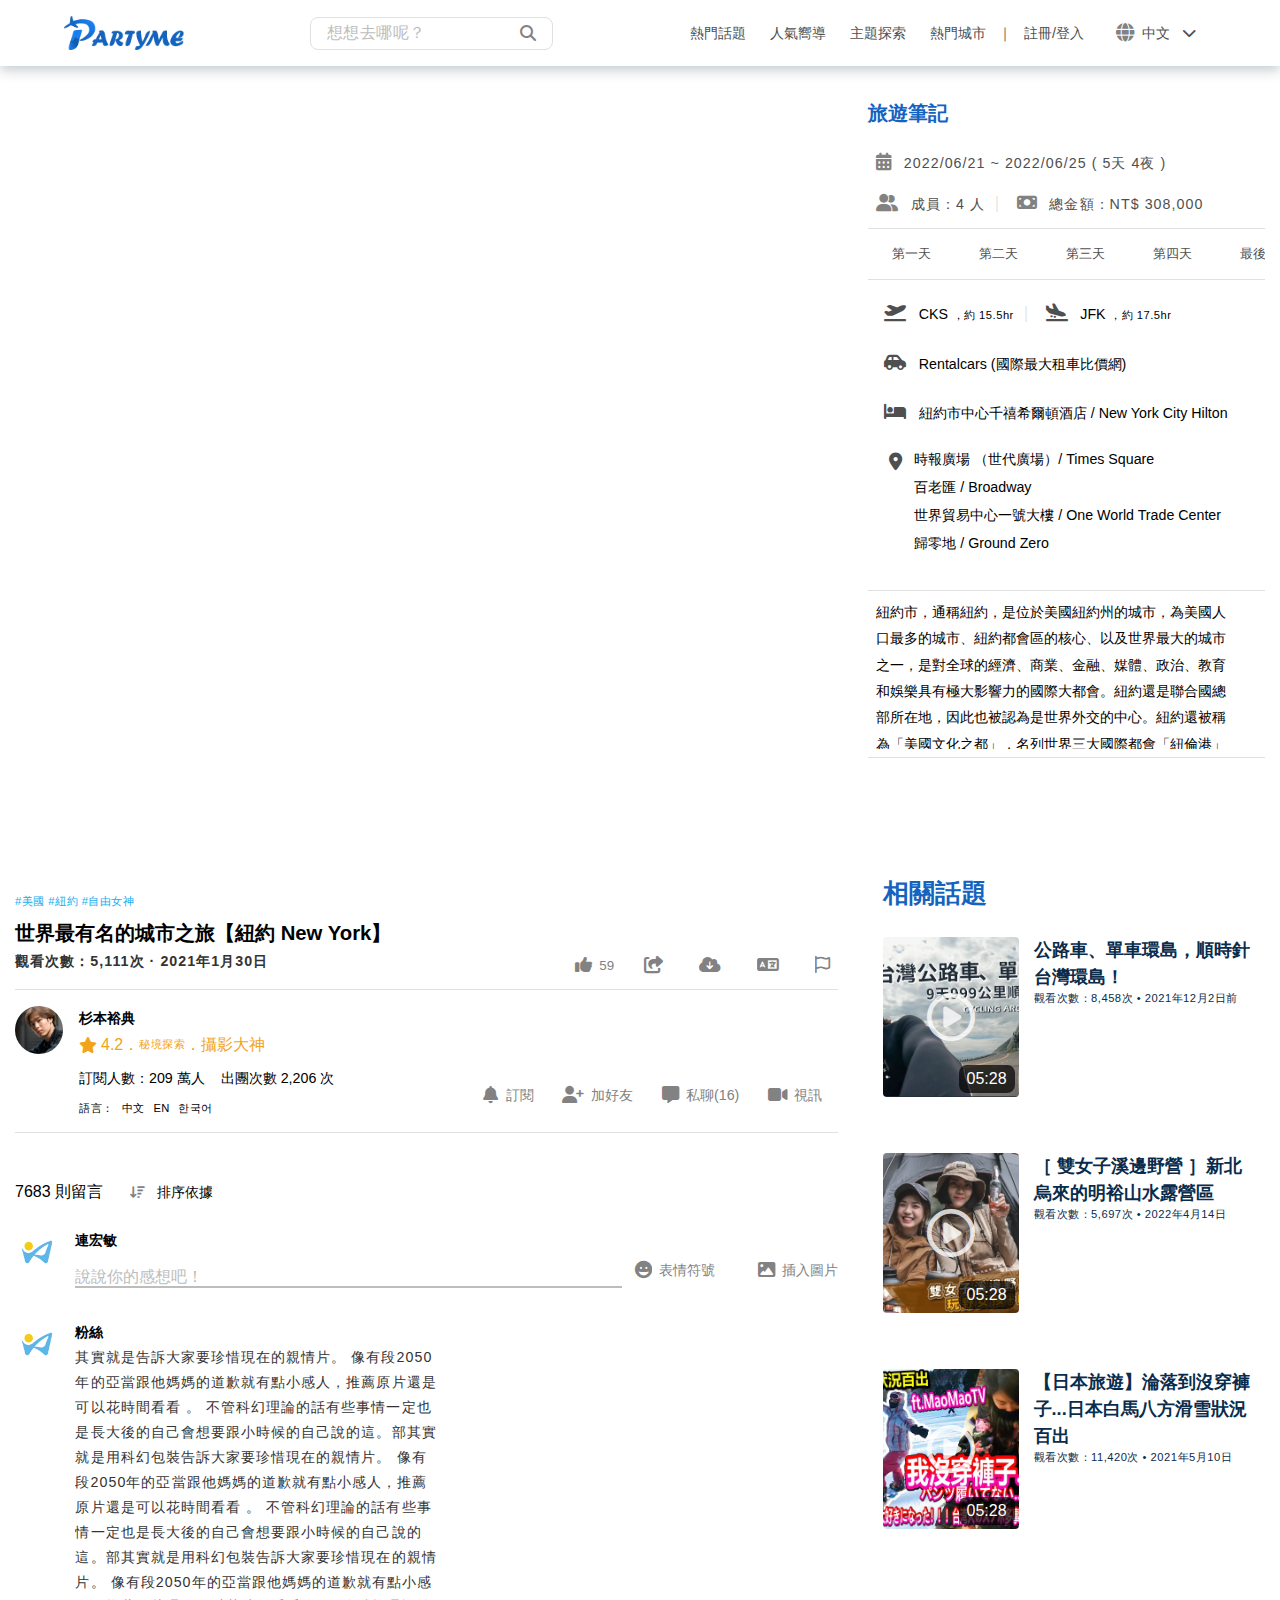
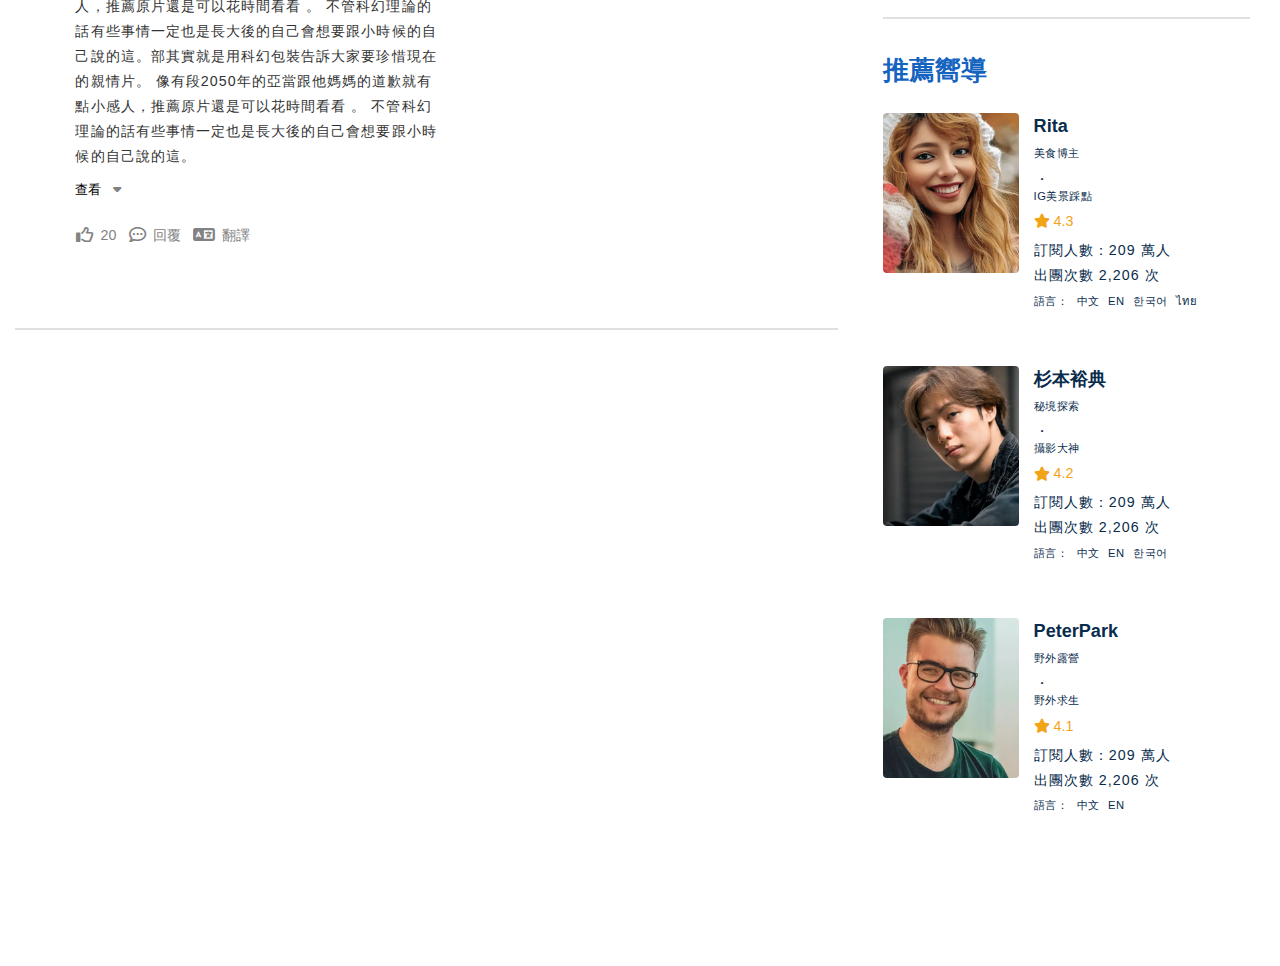
==== commit a50ff511: "更新圖片" ====
--- a/hot-media_page.html
+++ b/hot-media_page.html
@@ -196,7 +196,7 @@
                         <div class="title guide">
                             <div class="content">
                                 <div class="cover">
-                                    <img src="./image/guide14.jpg" alt="">
+                                    <img src="./image/guide14.webp" alt="">
                                 </div>
                                 <div class="context">
                                     <h3 class="t1_b_ch">杉本裕典</h3>
@@ -235,7 +235,7 @@
                             </div>
                             <div class="content">
                                 <div class="cover">
-                                    <img src="./image/zin_lien.png" alt="">
+                                    <img src="./image/zin_lien.webp" alt="">
                                 </div>
                                 <div class="user">
                                     <span class="t1_b_ch">連宏敏</span>
@@ -253,7 +253,7 @@
                             <div class="message_wall">
                                 <div class="content">
                                     <div class="cover">
-                                        <img src="./image/zin_lien.png" alt="">
+                                        <img src="./image/zin_lien.webp" alt="">
                                     </div>
                                     <div class="user">
                                         <span class="t1_b_ch">粉絲</span>
@@ -368,7 +368,7 @@
                                         <a href="./pop_guide_personal_page.html" class="row">
                                             <div class="col-5">
                                                 <div class="video">
-                                                    <img src="./image/guide13.jpg" alt="">
+                                                    <img src="./image/guide13.webp" alt="">
                                                 </div>
                                             </div>
                                             <div class="col-7">
@@ -398,7 +398,7 @@
                                         <a href="./pop_guide_personal_page.html" class="row">
                                             <div class="col-5">
                                                 <div class="video">
-                                                    <img src="./image/guide14.jpg" alt="">
+                                                    <img src="./image/guide14.webp" alt="">
                                                 </div>
                                             </div>
                                             <div class="col-7">
@@ -427,7 +427,7 @@
                                         <a href="./pop_guide_personal_page.html" class="row">
                                             <div class="col-5">
                                                 <div class="video">
-                                                    <img src="./image/guide15.jpg" alt="">
+                                                    <img src="./image/guide15.webp" alt="">
                                                 </div>
                                             </div>
                                             <div class="col-7">
--- a/css/all.css
+++ b/css/all.css
@@ -1,6 +1,2627 @@
-﻿@import"https://fonts.googleapis.com/css2?family=Noto+Sans+TC:wght@100;300;400;500;700;900&display=swap";:root{--bs-blue: #1363BF;--bs-indigo: #6610f2;--bs-purple: #6f42c1;--bs-pink: #d63384;--bs-red: #F24030;--bs-orange: #fd7e14;--bs-yellow: #F2CA00;--bs-green: #23AE5E;--bs-teal: #20c997;--bs-cyan: #0dcaf0;--bs-white: #fff;--bs-gray: #6c757d;--bs-gray-dark: #343a40;--bs-gray-100: #f8f9fa;--bs-gray-200: #e9ecef;--bs-gray-300: #dee2e6;--bs-gray-400: #ced4da;--bs-gray-500: #adb5bd;--bs-gray-600: #6c757d;--bs-gray-700: #495057;--bs-gray-800: #343a40;--bs-gray-900: #212529;--bs-primary: #1363BF;--bs-secondary: #18ACEF;--bs-success: #23AE5E;--bs-info: #0dcaf0;--bs-warning: #F2CA00;--bs-danger: #F24030;--bs-light: #EEEEEE;--bs-dark: #092C4C;--bs-primary-rgb: 19, 99, 191;--bs-secondary-rgb: 24, 172, 239;--bs-success-rgb: 35, 174, 94;--bs-info-rgb: 13, 202, 240;--bs-warning-rgb: 242, 202, 0;--bs-danger-rgb: 242, 64, 48;--bs-light-rgb: 238, 238, 238;--bs-dark-rgb: 9, 44, 76;--bs-white-rgb: 255, 255, 255;--bs-black-rgb: 0, 0, 0;--bs-body-color-rgb: 33, 37, 41;--bs-body-bg-rgb: 255, 255, 255;--bs-font-sans-serif: system-ui, -apple-system, "Segoe UI", Roboto, "Helvetica Neue", Arial, "Noto Sans", "Liberation Sans", sans-serif, "Apple Color Emoji", "Segoe UI Emoji", "Segoe UI Symbol", "Noto Color Emoji";--bs-font-monospace: SFMono-Regular, Menlo, Monaco, Consolas, "Liberation Mono", "Courier New", monospace;--bs-gradient: linear-gradient(180deg, rgba(255, 255, 255, 0.15), rgba(255, 255, 255, 0));--bs-body-font-family: var(--bs-font-sans-serif);--bs-body-font-size: 1rem;--bs-body-font-weight: 400;--bs-body-line-height: 1.5;--bs-body-color: #212529;--bs-body-bg: #fff}/*!
+@charset "UTF-8";
+/* boostrap@5.1.3 */
+@import url("https://fonts.googleapis.com/css2?family=Noto+Sans+TC:wght@100;300;400;500;700;900&display=swap");
+:root {
+  --bs-blue: #1363BF;
+  --bs-indigo: #6610f2;
+  --bs-purple: #6f42c1;
+  --bs-pink: #d63384;
+  --bs-red: #F24030;
+  --bs-orange: #fd7e14;
+  --bs-yellow: #F2CA00;
+  --bs-green: #23AE5E;
+  --bs-teal: #20c997;
+  --bs-cyan: #0dcaf0;
+  --bs-white: #fff;
+  --bs-gray: #6c757d;
+  --bs-gray-dark: #343a40;
+  --bs-gray-100: #f8f9fa;
+  --bs-gray-200: #e9ecef;
+  --bs-gray-300: #dee2e6;
+  --bs-gray-400: #ced4da;
+  --bs-gray-500: #adb5bd;
+  --bs-gray-600: #6c757d;
+  --bs-gray-700: #495057;
+  --bs-gray-800: #343a40;
+  --bs-gray-900: #212529;
+  --bs-primary: #1363BF;
+  --bs-secondary: #18ACEF;
+  --bs-success: #23AE5E;
+  --bs-info: #0dcaf0;
+  --bs-warning: #F2CA00;
+  --bs-danger: #F24030;
+  --bs-light: #EEEEEE;
+  --bs-dark: #092C4C;
+  --bs-primary-rgb: 19, 99, 191;
+  --bs-secondary-rgb: 24, 172, 239;
+  --bs-success-rgb: 35, 174, 94;
+  --bs-info-rgb: 13, 202, 240;
+  --bs-warning-rgb: 242, 202, 0;
+  --bs-danger-rgb: 242, 64, 48;
+  --bs-light-rgb: 238, 238, 238;
+  --bs-dark-rgb: 9, 44, 76;
+  --bs-white-rgb: 255, 255, 255;
+  --bs-black-rgb: 0, 0, 0;
+  --bs-body-color-rgb: 33, 37, 41;
+  --bs-body-bg-rgb: 255, 255, 255;
+  --bs-font-sans-serif: system-ui, -apple-system, "Segoe UI", Roboto, "Helvetica Neue", Arial, "Noto Sans", "Liberation Sans", sans-serif, "Apple Color Emoji", "Segoe UI Emoji", "Segoe UI Symbol", "Noto Color Emoji";
+  --bs-font-monospace: SFMono-Regular, Menlo, Monaco, Consolas, "Liberation Mono", "Courier New", monospace;
+  --bs-gradient: linear-gradient(180deg, rgba(255, 255, 255, 0.15), rgba(255, 255, 255, 0));
+  --bs-body-font-family: var(--bs-font-sans-serif);
+  --bs-body-font-size: 1rem;
+  --bs-body-font-weight: 400;
+  --bs-body-line-height: 1.5;
+  --bs-body-color: #212529;
+  --bs-body-bg: #fff;
+}
+
+/*!
  * Bootstrap v5.1.1 (https://getbootstrap.com/)
  * Copyright 2011-2021 The Bootstrap Authors
  * Copyright 2011-2021 Twitter, Inc.
  * Licensed under MIT (https://github.com/twbs/bootstrap/blob/main/LICENSE)
- */.accordion-button{position:relative;display:flex;align-items:center;width:100%;padding:1rem 1.25rem;font-size:1rem;color:#212529;text-align:left;background-color:#fff;border:0;border-radius:0;overflow-anchor:none;transition:color .15s ease-in-out,background-color .15s ease-in-out,border-color .15s ease-in-out,box-shadow .15s ease-in-out,border-radius .15s ease}@media(prefers-reduced-motion: reduce){.accordion-button{transition:none}}.accordion-button:not(.collapsed){color:var(--white);background-color:var(--second);box-shadow:inset 0 -1px 0 rgba(0,0,0,.125)}.accordion-button:not(.collapsed)::after{background-image:url("data:image/svg+xml,%3csvg xmlns='http://www.w3.org/2000/svg' viewBox='0 0 16 16' fill='%231159ac'%3e%3cpath fill-rule='evenodd' d='M1.646 4.646a.5.5 0 0 1 .708 0L8 10.293l5.646-5.647a.5.5 0 0 1 .708.708l-6 6a.5.5 0 0 1-.708 0l-6-6a.5.5 0 0 1 0-.708z'/%3e%3c/svg%3e");transform:rotate(-180deg)}.accordion-button::after{color:var(--white);flex-shrink:0;width:1.25rem;height:1.25rem;margin-left:auto;content:"";background-image:url("data:image/svg+xml,%3csvg xmlns='http://www.w3.org/2000/svg' viewBox='0 0 16 16' fill='%23212529'%3e%3cpath fill-rule='evenodd' d='M1.646 4.646a.5.5 0 0 1 .708 0L8 10.293l5.646-5.647a.5.5 0 0 1 .708.708l-6 6a.5.5 0 0 1-.708 0l-6-6a.5.5 0 0 1 0-.708z'/%3e%3c/svg%3e");background-repeat:no-repeat;background-size:1.25rem;transition:transform .2s ease-in-out}@media(prefers-reduced-motion: reduce){.accordion-button::after{transition:none}}.accordion-button:hover{z-index:2}.accordion-button:focus{color:var(--white);background-color:var(--second);outline:0;box-shadow:none;z-index:3}.accordion-header{margin-bottom:0}.accordion-item{background-color:#fff;border:1px solid rgba(0,0,0,.125)}.accordion-item:first-of-type{border-top-left-radius:.25rem;border-top-right-radius:.25rem}.accordion-item:first-of-type .accordion-button{border-top-left-radius:calc(0.25rem - 1px);border-top-right-radius:calc(0.25rem - 1px)}.accordion-item:not(:first-of-type){border-top:0}.accordion-item:last-of-type{border-bottom-right-radius:.25rem;border-bottom-left-radius:.25rem}.accordion-item:last-of-type .accordion-button.collapsed{border-bottom-right-radius:calc(0.25rem - 1px);border-bottom-left-radius:calc(0.25rem - 1px)}.accordion-item:last-of-type .accordion-collapse{border-bottom-right-radius:.25rem;border-bottom-left-radius:.25rem}.accordion-body{padding:1rem 1.25rem}.accordion-flush .accordion-collapse{border-width:0}.accordion-flush .accordion-item{border-right:0;border-left:0;border-radius:0}.accordion-flush .accordion-item:first-child{border-top:0}.accordion-flush .accordion-item:last-child{border-bottom:0}.accordion-flush .accordion-item .accordion-button{border-radius:0}html,body,div,span,applet,object,iframe,h1,h2,h3,h4,h5,h6,p,blockquote,pre,a,abbr,acronym,address,big,cite,code,del,dfn,em,img,ins,kbd,q,s,samp,small,strike,strong,sub,sup,tt,var,b,u,i,center,dl,dt,dd,ol,ul,li,fieldset,form,label,legend,table,caption,tbody,tfoot,thead,tr,th,td,article,aside,canvas,details,embed,figure,figcaption,footer,header,hgroup,menu,nav,output,ruby,section,summary,time,mark,audio,video{margin:0;padding:0;border:0;font-size:100%;font:inherit;vertical-align:baseline}article,aside,details,figcaption,figure,footer,header,hgroup,menu,nav,section{display:block}body{line-height:1}ol,ul{list-style:none}blockquote,q{quotes:none}blockquote:before,blockquote:after,q:before,q:after{content:"";content:none}table{border-collapse:collapse;border-spacing:0}a{color:var(--dark);text-decoration:none}img{vertical-align:top}*,::before,::after{box-sizing:border-box}*{margin:0;padding:0}.container{max-width:1140px;margin:auto;padding-left:15px;padding-right:15px;box-sizing:border-box}.container_full{max-width:100%;margin:auto;padding:0 15px;box-sizing:border-box}.row{display:flex;flex-wrap:wrap;margin-left:-15px;margin-right:-15px}[class*=col-]{padding-left:15px;padding-right:15px;box-sizing:border-box}.col-1{width:8.333333%}.col-2{width:16.666666%}.col-25{width:20%}.col-3{width:25%}.col-4{width:33.333333%}.col-5{width:41.666666%}.col-6{width:50%}.col-7{width:58.333333%}.col-8{width:66.666666%}.col-9{width:75%}.col-10{width:83.333333%}.col-11{width:91.666666%}.col-12{width:100%}@media screen and (min-width: 768px){[class*=col-]{padding-left:15px;padding-right:15px;box-sizing:border-box}.col-md-1{width:8.333333%}.col-md-2{width:16.666666%}.col-md-3{width:25%}.col-md-4{width:33.333333%}.col-md-5{width:41.666666%}.col-md-6{width:50%}.col-md-7{width:58.333333%}.col-md-8{width:66.666666%}.col-md-9{width:75%}.col-md-10{width:83.333333%}.col-md-11{width:91.666666%}.col-md-12{width:100%}}@media screen and (min-width: 992px){[class*=col-]{padding-left:15px;padding-right:15px;box-sizing:border-box}.col-lg-1{width:8.333333%}.col-lg-2{width:16.666666%}.col-lg-3{width:25%}.col-lg-4{width:33.333333%}.col-lg-5{width:41.666666%}.col-lg-6{width:50%}.col-lg-7{width:58.333333%}.col-lg-8{width:66.666666%}.col-lg-9{width:75%}.col-lg-10{width:83.333333%}.col-lg-11{width:91.666666%}.col-lg-12{width:100%}}@media screen and (min-width: 1200px){.col-xl-1{width:8.333333%}.col-xl-2{width:16.666666%}.col-xl-3{width:25%}.col-xl-4{width:33.333333%}.col-xl-5{width:41.666666%}.col-xl-6{width:50%}.col-xl-7{width:58.333333%}.col-xl-8{width:66.666666%}.col-xl-9{width:75%}.col-xl-10{width:83.333333%}.col-xl-11{width:91.666666%}.col-xl-12{width:100%}}[class*=row-cols]>.col{box-sizing:border-box;padding-left:15px;padding-right:15px}.row-cols-1>.col{width:100%}.row-cols-2>.col{width:50%}.row-cols-3>.col{width:33.333333%}.row-cols-4>.col{width:25%}.row-cols-5>.col{width:20%}.row-cols-6>.col{width:16.666666%}@media screen and (min-width: 768px){.row-cols-md-1>.col{width:100%}.row-cols-md-2>.col{width:50%}.row-cols-md-3>.col{width:33.333333%}.row-cols-md-4>.col{width:25%}.row-cols-md-5>.col{width:20%}.row-cols-md-6>.col{width:16.666666%}}@media screen and (min-width: 992px){.row-cols-lg-1>.col{width:100%}.row-cols-lg-2>.col{width:50%}.row-cols-lg-3>.col{width:33.333333%}.row-cols-lg-4>.col{width:25%}.row-cols-lg-5>.col{width:20%}.row-cols-lg-6>.col{width:16.666666%}}@media screen and (min-width: 1200px){.row-cols-xl-1>.col{width:100%}.row-cols-xl-2>.col{width:50%}.row-cols-xl-3>.col{width:33.333333%}.row-cols-xl-4>.col{width:25%}.row-cols-xl-5>.col{width:20%}.row-cols-xl-6>.col{width:16.666666%}}:root{font-family:"Roboto","Segoe UI","Helvetica Neue","Helvetica","Arial","sans-serif","Microsoft JhengHei","Font Awesome 5 Pro","Font Awesome 5 Brands",-apple-system,BlinkMacSystemFont,SFMono-Regular,Menlo,Monaco,Consolas,"Liberation Mono","Courier New",monospace;--font-awesome-family: "Font Awesome 5 Free"}:root{--step--4: clamp(0.59rem, calc(0.57rem + 0.08vw), 0.62rem);--step--3: clamp(0.66rem, calc(0.64rem + 0.09vw), 0.70rem);--step--2: clamp(0.74rem, calc(0.72rem + 0.10vw), 0.79rem);--step--1: clamp(0.83rem, calc(0.81rem + 0.11vw), 0.89rem);--step-0: clamp(0.94rem, calc(0.91rem + 0.12vw), 1.00rem);--step-1: clamp(1.06rem, calc(1.03rem + 0.14vw), 1.13rem);--step-2: clamp(1.19rem, calc(1.16rem + 0.15vw), 1.27rem);--step-3: clamp(1.34rem, calc(1.30rem + 0.17vw), 1.42rem);--step-4: clamp(1.50rem, calc(1.46rem + 0.20vw), 1.60rem);--step-5: clamp(1.69rem, calc(1.65rem + 0.22vw), 1.80rem);--step-6: clamp(1.90rem, calc(1.48rem + 2.12vw), 2.99rem)}.h1_b_ch{font-family:"Noto Sans TC",sans-serif;font-size:var(--step-6);font-weight:700;line-height:1.2}.h1_r_ch{font-size:var(--step-6);font-weight:400;line-height:1.2}.h2_b_ch{font-size:var(--step-5);font-weight:700;line-height:1.2}.h2_r_ch{font-size:var(--step-5);font-weight:400;line-height:1.2}.h3_b_ch{font-size:var(--step-4);font-weight:700;line-height:1.5}.h3_r_ch{font-size:var(--step-4);font-weight:400;line-height:1.5}.h4_b_ch{font-size:var(--step-3);font-weight:600;line-height:1.2}.h4_r_ch{font-size:var(--step-3);font-weight:400;line-height:1.2}.h5_b_ch{font-size:var(--step-2);font-weight:700;line-height:1.5}.h5_r_ch{font-size:var(--step-2);font-weight:400;line-height:1.5}.h6_b_ch{font-size:var(--step-1);font-weight:700;line-height:1.5}.h6_r_ch{font-size:var(--step-1);font-weight:400;line-height:1.5}p{font-size:var(--step-0);line-height:1.5;letter-spacing:1.05px}.t1_b_ch{font-size:var(--step--1);font-weight:700;line-height:1.75}.t1_r_ch{font-size:var(--step--1);font-weight:400;line-height:1.75}.t2_b_ch{font-size:var(--step--2);font-weight:700;line-height:1.5}.t2_r_ch{font-size:var(--step--2);font-weight:400;line-height:1.5}.t3_b_ch{font-size:var(--step--3);font-weight:700;line-height:1.4}.t3_r_ch{font-size:var(--step--3);font-weight:400;line-height:1.4;letter-spacing:.5px}.t4_b_ch{font-size:var(--step--4);font-weight:700;line-height:1.2}.t4_r_ch{font-size:var(--step--4);font-weight:400;line-height:1.2}:root{--primary: #1363BF;--hover: #3392FF;--active: #0E4A8F;--second: #18ACEF;--second_hover: #008DCC;--second_actice: #00A5EF;--info: #F2A418;--success: #23AE5E;--warning: #F2CA00;--error: #F24030;--light: #eee;--dark: #092C4C;--shadow: rgba(2, 32, 56, 0.24);--muted: #b3b3b3;--black_1: #000;--black_2: #1d1d1d;--black_3: #282828;--white: #fff;--gray_1: #333;--gray_2: #4f4f4f;--gray_3: #828282;--gray_4: #bdbdbd;--gray_5: #e0e0e0}html{scroll-behavior:smooth}section h2{color:var(--primary);text-align:center;margin-bottom:1.5rem}.link{text-decoration:none;color:var(--white)}button,.button{cursor:pointer;border-width:0;background:rgba(0,0,0,0)}.more{display:flex;justify-content:center;align-items:center;margin:1rem 0 6.5rem 0}.more button{padding:1rem 2rem;border-radius:.65rem;background-color:var(--second);color:var(--white);font-size:1rem;font-family:sans-serif;transition:.15s ease-in-out}.more button:hover{background-color:var(--second_hover)}.prev-page{display:flex;justify-content:center;align-items:center;margin:1rem 0 6.5rem 0}.prev-page button{padding:1rem 2rem;border-radius:.65rem;border:2px solid var(--second);background-color:var(--white);color:var(--second);font-size:1rem;font-family:sans-serif;transition:.15s ease-in-out}.prev-page button:hover{border:2px solid var(--second_hover);color:var(--second_hover)}.playerButton::before{font-family:var(--font-awesome-family);color:rgba(255,255,255,.8);font-size:3rem;content:"";display:flex;justify-content:center;align-items:center;position:absolute;top:50%;left:50%;z-index:2;transform:translate(-50%, -50%);pointer-events:none}.playerButtonMobile::before{font-family:var(--font-awesome-family);color:rgba(255,255,255,.8);font-size:3rem;content:"";display:flex;justify-content:center;align-items:center;position:absolute;top:33%;left:50%;z-index:2;transform:translate(-50%, -50%);pointer-events:none}.videoLength::after{content:attr(data-videoLength);color:var(--white);background-color:rgba(0,0,0,.7);border-radius:.5rem;padding:.375rem .5rem;margin-right:.25rem;margin-bottom:.25rem;display:inline-block;position:absolute;bottom:0;right:0;z-index:2}.videoLengthMobile::after{font-size:1rem;content:attr(data-videoLength);color:var(--white);background-color:rgba(0,0,0,.7);border-radius:.5rem;padding:.375rem .5rem;margin-right:.25rem;margin-bottom:.25rem;display:inline-block;position:absolute;bottom:40%;right:0;z-index:2}.swiper-button-next,.swiper-button-prev{color:var(--white);opacity:.9;text-shadow:0 .25rem .5rem var(--dark)}.swiper-button-next:active,.swiper-button-prev:active{color:var(--primary)}span.swiper-pagination-bullet{background:var(--white);box-shadow:var(--shadow)}.container{position:relative}.container .arrow{width:3rem;height:3rem;border-width:0;color:var(--white);position:absolute;z-index:3}.container .arrow:hover{color:var(--second_hover)}.container .arrow .fa-solid{transform:scale(3)}.carousel{position:relative}.carousel .arrow{width:3rem;height:3rem;border-radius:50%;border-width:0;background-color:var(--white);box-shadow:0 .5rem 1rem rgba(0,0,0,.16);color:var(--primary);position:absolute;top:calc(50% - 1.5rem);z-index:3}.carousel .arrow:hover{color:var(--hover)}.carousel .arrow .fa-solid{transform:scale(1.6)}.more_second_floor{width:100%;margin:2rem auto;box-sizing:border-box;display:flex;flex-direction:column;justify-content:center;align-items:center}.more_second_floor button{width:40px;height:40px;color:var(--gray_3);padding:.25rem;border-radius:50%}.more_second_floor button .fa-solid{transform:scale(1.6)}.more_second_floor button:hover{color:var(--second_hover)}.more_second_floor .divide{width:100%;border-bottom:2px solid var(--gray_5)}.side_function{margin:auto;width:2.5rem;height:2.5rem;border-radius:50%;background-color:var(--white);font-size:1rem;color:var(--primary);text-align:center;box-shadow:0 0 .25rem var(--shadow);display:flex;justify-content:center;align-items:center;position:fixed;bottom:2rem;right:1rem;z-index:5}.side_function .fa-solid{transform:scale(2);line-height:.5;color:var(--dark)}.side_function .fa-solid:hover{transform:scale(2);line-height:.5;color:var(--hover)}.detial .contact .item{background-color:var(--white);color:var(--dark);border-radius:.5rem;box-shadow:0 2px 4px rgba(0,0,0,.16);padding:.75rem 1.5rem;margin-right:1rem}.detial .contact .item:hover{color:var(--hover)}.detial .contact .item .fa-solid{transform:scale(1.2)}.pop_guide .guides .card{display:flex;flex-direction:column;align-items:center}.pop_guide .guides .card:hover .cover::after{opacity:.6}.pop_guide .guides .card::after{width:100%;content:"";position:absolute;opacity:0;top:0;left:0;transition:.3s all}.pop_guide .guides .card .cover{width:130px;height:130px;overflow:hidden;border-radius:50%;position:relative}.pop_guide .guides .card .cover img{width:100%;height:100%;vertical-align:top;transition:.3s all;transform:scale(1)}.pop_guide .guides .card .cover:hover img{transform:scale(1.15)}.pop_guide .guides .card .contact{display:flex;justify-content:space-evenly}.pop_guide .guides .card .contact button{width:2rem;height:2rem;background-color:var(--white);color:var(--dark);border-width:0;border-radius:50%;box-shadow:0 2px 4px rgba(0,0,0,.16);margin:.25rem;margin-bottom:2rem}.pop_guide .guides .card .contact button:hover{color:var(--hover)}.pop_guide .guides .card .contact button .fa-solid{transform:scale(1.05)}.pop_guide .carousel .card:nth-child(2){z-index:2;position:relative}.pop_guide .swiper{position:relative;margin-bottom:4rem}.pop_guide .swiper .swiper-slide-active{position:relative}.pop_guide .swiper .swiper-slide-active::before,.pop_guide .swiper .swiper-slide-active::after{background-color:rgba(0,0,0,0);content:"";position:absolute;width:100%;height:100%;top:0;right:-100%}.pop_guide .swiper .swiper-slide-active::after{left:-100%}.pop_guide .swiper .baffle{overflow:hidden;border-radius:.25rem;box-shadow:0 .5rem 1rem rgba(0,0,0,.16)}.pop_guide .swiper .baffle a{display:block}.pop_guide .swiper .baffle .cover{overflow:hidden}.pop_guide .swiper .baffle .cover img{vertical-align:top;object-fit:cover;width:100%;transform:scale(1.01);transition:.3s all}.pop_guide .swiper .baffle:hover img{transform:scale(1.3)}.pop_guide .swiper .baffle .content{padding:1.5rem;background-color:#fff}.pop_guide .swiper .baffle .content .guide{margin-bottom:1rem}.pop_guide .swiper .baffle .content .guide .name{display:flex;align-items:center;margin-right:1rem}.pop_guide .swiper .baffle .content .guide .name h3{margin-right:.5rem}.pop_guide .swiper .baffle .content .guide .name .fa-solid{margin-right:.25rem}.pop_guide .swiper .baffle .content .guide h4{margin-bottom:.5em}.pop_guide .swiper .baffle .content p{margin-bottom:1rem;word-wrap:break-word;display:-webkit-box;-webkit-line-clamp:2;-webkit-box-orient:vertical;overflow:hidden;margin-bottom:1rem}.pop_guide .swiper .baffle .content .detial{display:flex;justify-content:space-between}.pop_guide .swiper .baffle .content .detial .score{display:flex;align-items:center}.pop_guide .swiper .baffle .content .detial .score .fa-star{transform:scale(0.85)}.pop_guide .swiper .baffle .content .detial .contact{display:flex;margin-top:2rem}.pop_guide .guides .cover{margin-bottom:1rem}.pop_guide .guides .guide{display:flex;flex-direction:column;justify-content:center;align-items:center}.pop_guide .guides .guide .name{margin-bottom:.5rem}.pop_guide .guides .guide .score{margin-bottom:.5rem}.pop_guide .guides .guide .score .fa-solid{margin-right:.5rem}.pop_guide .guides .guide h4{margin-bottom:.25rem}.pop_guide .guides .guide p{margin-bottom:.5rem}.pop_guide .guides .contact{margin:0 auto}.pop_guide .guides .contact button{position:relative}.pop_guide .item{position:relative}.pop_guide .item:hover{color:var(--hover)}.pop_guide .item:hover .list-ul{transform:scale(1);transform-origin:bottom right;color:var(--dark)}.pop_guide .item:hover .list-ul .record{margin:auto}.pop_guide .item:hover .list-ul .record:hover{color:var(--hover)}.pop_guide .item .list-ul{width:12rem;background-color:var(--white);border-radius:.5rem;box-shadow:0 .25rem .5rem var(--shadow);display:flex;padding:1.2rem .1rem;margin:.5rem;position:absolute;z-index:2;right:-45%;bottom:75%;transform:scale(0);transition:.3s all}.pop_guide .item .list-ul .item{display:flex;align-items:center;margin:0 auto;color:var(--dark)}.pop_guide .item .list-ul .item:hover{color:var(--hover)}.pop_guide .item .list-ul .fa-solid{margin-right:.5rem}.pop_guide .item .list-ul span{font-size:.95rem}.pop_guide .score{color:var(--info)}.pop_guide .score span{font-size:.95rem}#lightBox{width:100%;height:100%;background-color:rgba(0,0,0,.6);display:none;justify-content:center;align-items:center;position:fixed;top:0;left:0;z-index:50}#lightBox .x-btn,#lightBox .btn{width:3rem;height:3rem;border-radius:50%;background-color:var(--gray_5);transition:.1s all ease-in-out;position:absolute;margin:1.5rem;top:0;right:0}#lightBox .x-btn:hover,#lightBox .btn:hover{background-color:var(--error);color:var(--white)}#lightBox .x-btn .fa-solid,#lightBox .btn .fa-solid{transform:scale(1.6)}#lightBox iframe{width:90%;height:90%;object-fit:cover;vertical-align:top}#popupBox{width:240px;height:140px;background-color:var(--white);border-radius:.5rem;box-shadow:0 .5rem 1.25rem var(--shadow);display:none;flex-direction:column;justify-content:center;align-items:center;position:fixed;top:50%;left:50%;transform:translate(-50%, -50%);z-index:20}#popupBox p{margin-bottom:.5rem}#popupBox .popup-function{display:flex}#popupBox .popup-function button{border-radius:.55rem;padding:.45rem 1.65rem;margin:.5rem}#popupBox .popup-function #confirmBtn{color:var(--white);background-color:var(--primary);transition:.3s all}#popupBox .popup-function #confirmBtn:hover{background-color:var(--hover)}#popupBox .popup-function #cancelBtn{color:var(--dark);border:1px solid var(--dark);background-color:#fff;transition:.3s all}#popupBox .popup-function #cancelBtn:hover{color:var(--white);border:1px solid var(--error);background-color:var(--error)}.hot .row{margin-bottom:2rem}.hot .row .col{display:flex;flex-direction:column;margin-bottom:1.5rem}.hot .row .col .video{height:160px;border-radius:.25rem;display:flex;justify-content:flex-end;align-items:flex-end;overflow:hidden;position:relative}.hot .row .col .video img{width:100%;height:100%;object-fit:cover;vertical-align:top}.hot .row .col .content{display:flex;flex-direction:column;flex:1 0 0}.hot .row .col .content .title_paragraph{display:flex;flex-direction:column;flex:1 0 0}.hot .row .col .content .title_paragraph h3{margin:.5rem 0 0;word-wrap:break-word;display:-webkit-box;-webkit-line-clamp:3;-webkit-box-orient:vertical;overflow:hidden}.hot .row .col .content span{margin-bottom:.5rem}.pop_guide .carousel .card{background-color:#fff;border-radius:1rem;box-shadow:0 .5rem 1rem rgba(0,0,0,.16);position:relative}.carousel{max-height:320px;margin-bottom:2rem;margin:0 -15px;display:flex;flex-wrap:nowrap;align-items:center;justify-content:flex-start;position:relative}.carousel .carousel_item{display:flex}.carousel .carousel_item .card{width:190px;padding:0 15px;box-sizing:border-box;position:relative;transition:.3s all ease-in-out;white-space:nowrap}.carousel .carousel_item .card:hover,.carousel .carousel_item .card.extend{width:370px}.carousel .carousel_item .card:hover .cover,.carousel .carousel_item .card.extend .cover{outline:.25rem solid var(--hover)}.carousel .carousel_item .card:hover .cover .caption .tag h4,.carousel .carousel_item .card.extend .cover .caption .tag h4{display:inline-block;color:var(--white);padding:.25rem .5rem;border:1px solid #fff;border-radius:1rem;box-shadow:0 0 .25rem rgba(0,0,0,.16);margin:0 0 .75rem .6rem;z-index:2}.carousel .carousel_item .cover{height:320px;border-radius:1.25rem;vertical-align:top;background-position:50%;background-size:cover;overflow:hidden;position:relative}.carousel .carousel_item .cover .overlap{background:linear-gradient(transparent 60%, rgba(2, 32, 56, 0.761) 80%, rgba(2, 32, 56, 0.98) 100%);position:absolute;width:100%;height:100%;top:0}.carousel .carousel_item .cover .caption{height:100%;display:flex;flex-direction:column;justify-content:flex-end;position:relative}.carousel .carousel_item .cover .caption h3{color:var(--white);text-shadow:0 .2rem .2rem rgba(0,0,0,.8);margin:0 0 .75rem .6rem;z-index:2}.carousel .carousel_item .cover .caption .tag h4{display:none}.carousel .carousel_item-hidden{display:none}.carousel .carousel_item-visible{display:flex;animation:fadeVisibility 1.5s}.swiper-button-prev,.swiper-button-next{margin-top:0;margin:auto;color:var(--white);transform:translate(0%, -50%)}.swiper-button-prev{left:.5rem}.swiper-button-next{right:.5rem}.tag_name_header{display:flex;justify-content:flex-start}.tag_slider{width:100%;position:relative}.tag_slider ul{display:flex;margin:1rem 0;align-items:center;overflow:hidden;white-space:nowrap}.tag_slider ul::-webkit-scrollbar{display:none}.tag_slider ul li{margin:auto .5rem}.tag_slider ul li .tag{display:inline-block;padding:.5rem 1rem;color:var(--gray_2);border:1px solid var(--gray_2);border-radius:1rem}.tag_slider ul li .tag:hover{color:var(--second_hover);border:1px solid var(--second_hover)}.tag_slider ul li .arrow{position:relative;z-index:3;color:var(--gray_2)}.tag_slider ul li .arrow:hover{color:var(--second_hover)}.tag_slider .overlap{display:none;position:absolute;width:100%;height:100%;z-index:3;background-image:linear-gradient(270deg, rgb(255, 255, 255) 4%, transparent 20%);pointer-events:none}@media screen and (max-width: 1200px){.carousel .arrow.left{left:0}.carousel .arrow.right{right:0}.side_function{width:2.25rem;height:2.25rem}}@media screen and (max-width: 992px){.side_function{width:2rem;height:2rem;right:1rem}}@media screen and (max-width: 768px){.hot .row{margin-bottom:2rem}.hot .row .col{display:flex;flex-direction:row;margin-bottom:1.5rem}.hot .row .col a{display:flex;text-decoration:none;color:var(--gray_2)}.hot .row .col a .video{width:54%;height:100%;border-radius:.5rem;overflow:hidden;position:relative}.hot .row .col a .video iframe{width:100%;height:180px;object-fit:cover;vertical-align:top}.hot .row .col a .content{display:flex;flex-direction:column;width:42%;margin:0 1rem}.hot .row .col a .content h3{font-size:1rem;margin:0}.hot .row .col a .content p{font-size:.8rem;margin-bottom:auto;letter-spacing:0;flex:1 0 0}.hot .row .col a .content span{font-size:.75rem;margin-bottom:.5rem;letter-spacing:0}.more_second_floor{margin:1rem auto}.more_second_floor button{width:1.5rem;height:1.5rem;border-radius:50%;color:var(--gray_3);padding:.25rem;margin-bottom:.5rem}.more_second_floor button .fa-solid{transform:scale(1.3)}.more_second_floor button:hover{color:var(--second_hover)}.side_function{bottom:5rem;right:.5rem}}@media(max-width: 425px){.pop_guide .swiper{margin-bottom:0}.detial .contact .item{padding:.5rem 1.25rem;margin-right:.5rem}.detial .contact .item:hover{color:var(--hover)}.detial .contact .item .fa-solid{transform:scale(1)}}.main_header{background-color:var(--white);position:sticky;top:0;left:0;right:0;z-index:12}.main_header #menu-switch{display:none}.main_header .main_nav{box-shadow:0 .25rem .75rem var(--shadow);padding:1rem 4rem 1rem;display:flex;align-items:center;justify-content:space-between;position:relative;z-index:4}.main_header .main_nav .logo{width:7.5rem;height:100%}.main_header .main_nav .logo img{width:100%;vertical-align:top}.main_header .main_nav .search_bar{font-size:1rem;margin:auto;border-radius:.5rem;border:1.5px solid var(--gray_5);background-color:var(--white);display:flex;align-items:center;justify-content:space-between;flex:0 0 400px}.main_header .main_nav .search_bar input{background:rgba(0,0,0,0);width:100%;border-width:0;padding:.5rem 1rem}.main_header .main_nav .search_bar input::placeholder{color:var(--gray_4);font-size:1rem;letter-spacing:.6px}.main_header .main_nav .search_bar input:focus{outline:0}.main_header .main_nav .search_bar datalist{background-color:#fff}.main_header .main_nav .search_bar .fa-solid{margin-right:1rem;color:var(--gray_3)}.main_header .main_nav .search_bar button{background-color:var(--primary);color:var(--white);width:96px;border-width:0;border-radius:0 .5rem .5rem 0}.main_header .main_nav .search_bar button:hover{background-color:var(--hover)}.main_header .main_nav .search_bar button:active{background-color:var(--active)}.main_header .main_nav .search_bar button .fa-solid{font-size:1rem}.main_header .main_nav .main_menu{display:flex;align-items:center;justify-content:space-between;font-size:.9rem}.main_header .main_nav .main_menu ul{display:flex;align-items:center}.main_header .main_nav .main_menu ul li a{text-decoration:none;display:inline-block;padding:.5rem .75rem;color:var(--gray_2)}.main_header .main_nav .main_menu ul li a:hover{color:var(--hover)}.main_header .main_nav .main_menu span{color:var(--gray_2)}.main_header .main_nav .main_menu .member_button{display:flex;align-items:center}.main_header .main_nav .main_menu .member_button .signup{padding:.5rem .75rem;transition:all .05s ease-in-out;color:var(--gray_2)}.main_header .main_nav .main_menu .member_button .signup:hover{color:var(--hover)}.main_header .main_nav .main_menu .member_button .translate{display:flex;align-items:center;padding:.5rem .75rem;color:var(--gray_2)}.main_header .main_nav .main_menu .member_button .translate .flag{padding:0 .5rem}.main_header .main_nav .main_menu .member_button .translate .flag .fa-solid{font-size:1.15rem}.main_header .main_nav .main_menu .member_button .translate .text .fa-solid{color:var(--gray_2);padding:0 .5rem}.main_header .main_nav .main_menu .member_button .translate .text .fa-solid:hover{color:var(--hover)}.main_tabbar{display:none}footer{margin:0 auto;background:linear-gradient(0deg, rgb(38, 127, 191), rgba(51, 146, 255, 0.5));clip-path:url("#footer_x5F_clip_x5F_path");background-repeat:no-repeat;background-position:center;background-size:cover;position:relative}footer svg{margin:0 auto;height:0;display:flex;justify-content:center}footer .container .background{padding-top:11rem;padding-bottom:4rem}footer .container .background .footer_links{display:flex;align-items:center}footer .container .background .footer_links ul{display:flex;flex-direction:column;align-items:center}footer .container .background .footer_links ul li a{padding-bottom:2.25rem;display:inline-block;color:var(--white)}footer .container .background .subscribe .subscribe_email{display:flex}footer .container .background .subscribe .subscribe_email input{margin-right:auto;width:100%;padding:1rem 0;padding-left:1rem;border-width:0;border-radius:.5rem 0 0 .5rem}footer .container .background .subscribe .subscribe_email input::placeholder{width:100%;color:var(--gray_4)}footer .container .background .subscribe .subscribe_email input:focus{outline:0}footer .container .background .subscribe .subscribe_email button{background-color:var(--primary);color:var(--white);width:96px;border-width:0;border-radius:0 .5rem .5rem 0}footer .container .background .subscribe .subscribe_email button:hover{background-color:var(--hover)}footer .container .background .subscribe .subscribe_email button:active{background-color:var(--active)}footer .container .background .subscribe .subscribe_email button i.fa-solid{transform:scale(1.6)}footer .container .background .subscribe .media ul{display:flex;justify-content:space-between}footer .container .background .subscribe .media ul li{padding:2.25rem 0}footer .container .background .subscribe .media ul li img{width:100%}footer .container .background .subscribe .downapp ul{display:flex}footer .container .background .subscribe .downapp ul li{padding-right:2rem}footer .container .background .subscribe .downapp ul li img{width:100%;object-fit:cover}footer .copyright{background-color:var(--dark);color:var(--white);text-align:center;font-family:Helvetica;padding:.75rem 0}@media screen and (max-width: 1440px){.main_header .main_nav .search_bar{flex:0 0 360px}}@media screen and (max-width: 1200px){.main_header .main_nav{padding:.75rem 2.5rem}.main_header .main_nav .search_bar{flex:0 0 320px}.main_header .main_nav .main_menu span{padding:0 .25rem}.main_header .main_nav .main_menu .member_button{display:flex}.main_header .main_nav .main_menu .member_button a{text-decoration:none;color:var(--gray_2)}.main_header .main_nav .main_menu .member_button .signup{padding:.5rem}.main_header .main_nav .main_menu .member_button .translate{color:var(--gray_2);padding:.5rem}.main_header .main_nav .main_menu .member_button .translate .fa-solid{padding:.5rem}.main_header .main_nav .main_menu .member_button .translate .text .fa-solid{padding:.5rem}.main_header .main_nav .main_menu .member_button .translate .text .fa-solid:hover{color:var(--hover)}.container{max-width:1200px}}@media screen and (max-width: 992px){.main_header .main_nav{padding:.6rem 2rem}.main_header .main_nav .search_bar{flex:0 0 240px}.main_header .main_nav .main_menu{padding-top:.75rem;padding-bottom:.5rem}.main_header .main_nav .main_menu ul li a{padding:.5rem}.main_header .main_nav .main_menu span{padding:.1rem}.main_header .main_nav .main_menu .member_button{display:flex}.main_header .main_nav .main_menu .member_button a{text-decoration:none;color:var(--gray_2)}.main_header .main_nav .main_menu .member_button .login{padding:.5rem 1.25rem;border-radius:.2rem}.main_header .main_nav .main_menu .member_button .translate{color:var(--gray_2);padding:.5rem}.main_header .main_nav .main_menu .member_button .translate .fa-solid{padding:0}.main_header .main_nav .main_menu .member_button .translate .text .fa-solid{padding:.25rem}.main_header .main_nav .main_menu .member_button .translate .text .fa-solid:hover{color:var(--hover)}.container{max-width:960px}footer .background{justify-content:space-evenly}footer .background .footer_links{justify-content:center}footer .background .media ul li{margin-right:1rem}footer .background .downapp li{padding-right:1rem}}@media screen and (max-width: 930px){.main_header .main_nav{padding:.5rem 1.5rem}.main_header .main_nav .search_bar{font-size:.85rem;flex:0 0 220px}.main_header .main_nav .search_bar input{padding:.4rem .75rem}.main_header .main_nav .main_menu{font-size:.85rem}.main_header .main_nav .main_menu .member_button .signup{margin-right:0}.main_header .main_nav .main_menu .member_button .translate{padding:0}}@media screen and (max-width: 852px){.main_header .main_nav{padding:.5rem 1.5rem}.main_header .main_nav .search_bar{font-size:.8rem;flex:1 0 100px;margin:0 1rem}.main_header .main_nav .search_bar input{padding:.4rem .5rem}.main_header .main_nav .main_menu{font-size:.85rem;padding-top:.5rem;padding-bottom:.3rem}.main_header .main_nav .main_menu ul li a{padding:.35rem}.main_header .main_nav .main_menu .member_button .signup{padding:.35rem;margin-right:0}.main_header .main_nav .main_menu .member_button .translate{padding:0}}@media screen and (max-width: 768px){.main_header .main_nav{padding:.8rem 1rem .4rem}.main_header .main_nav .logo{width:7rem}.main_header .main_nav .search_bar{display:none}.main_header .main_nav .hamburger{background-color:var(--white);width:40px;height:40px;position:relative}.main_header .main_nav .hamburger span{background-color:var(--primary);width:80%;height:3px;position:absolute;left:0;right:0;margin:0 auto}.main_header .main_nav .hamburger span:first-child{top:14px}.main_header .main_nav .hamburger span:nth-child(2){top:2px;bottom:0px}.main_header .main_nav .hamburger span:last-child{bottom:11px}.main_header .main_nav .main_menu{width:100%;height:8rem;background:var(--white);border-radius:0 0 .5rem .5rem;border-top:1px solid var(--gray_5);box-shadow:0 1rem 1rem var(--shadow);display:block;position:absolute;top:100%;left:-100%;z-index:3;transition:left .3s;padding-top:0;padding-bottom:.25rem}.main_header .main_nav .main_menu ul{display:block}.main_header .main_nav .main_menu ul li a{padding:.75rem;text-decoration:none;color:var(--gray_2)}.main_header .main_nav .main_menu ul li:first-of-type,.main_header .main_nav .main_menu ul li:nth-last-of-type(1),.main_header .main_nav .main_menu ul li:nth-last-of-type(2),.main_header .main_nav .main_menu ul li:nth-last-of-type(3){display:none}.main_header .main_nav .main_menu span{display:none}.main_header .main_nav .main_menu .member_button{display:block;padding-top:.75rem;padding-bottom:.5rem}.main_header .main_nav .main_menu .member_button a{display:flex;text-decoration:none;color:var(--gray_2);font-size:.95rem;border-bottom:1px solid var(--gray_5)}.main_header .main_nav .main_menu .member_button a:hover{border-bottom:1px solid var(--white);background-color:var(--hover);color:var(--white)}.main_header .main_nav .main_menu .member_button .signup{margin-right:0;padding:1rem}.main_header .main_nav .main_menu .member_button .signup:hover{color:var(--white)}.main_header .main_nav .main_menu .member_button .login{margin-right:0;padding:1rem;background:var(--white);color:var(--gray_2);border-radius:0}.main_header .main_nav .main_menu .member_button .translate{color:var(--gray_2);padding:1rem;font-size:.95rem}.main_header .main_nav .main_menu .member_button .translate:hover,.main_header .main_nav .main_menu .member_button .translate .text .fa-solid:hover{background:var(--hover);color:var(--white)}.main_header .main_nav .main_menu .member_button .translate .flag{display:none}.main_header .main_nav .main_menu .member_button .translate .text .fa-solid:hover{color:var(--white)}.main_header #menu-switch{position:fixed;top:0;z-index:2}.main_header #menu-switch:checked~.main_nav .main_menu{left:0}.main_header #menu-switch:checked~.main_nav .hamburger span:first-child{top:19px;transform:rotate(45deg);transition:top .1s,transform .05s .1s}.main_header #menu-switch:checked~.main_nav .hamburger span:nth-child(2){display:none}.main_header #menu-switch:checked~.main_nav .hamburger span:last-child{bottom:19px;transform:rotate(-45deg);transition:bottom .1s,transform .05s .1s}.main_tabbar{width:100%;display:block;position:sticky;bottom:0;z-index:12}.main_tabbar .container_full{background:var(--gray_2);background-color:var(--white);margin:0 auto;padding:.5rem 1rem;box-shadow:0 -0.25rem .5rem var(--shadow);position:relative}.main_tabbar .container_full .row{width:100%;text-align:center;margin:auto}.main_tabbar .container_full .row .col a{color:var(--gray_2);font-size:1rem;padding:.2rem 0 0;text-align:center;display:inline-block;margin:0 -15px}.main_tabbar .container_full .row .col a h2{margin-bottom:0;color:var(--primary);letter-spacing:0}.main_tabbar .container_full .row .col a h2:hover{color:var(--hover)}.main_tabbar .container_full .row .col a .fa-solid{color:var(--primary)}.main_tabbar .container_full .row .col a .fa-solid:hover{color:var(--hover)}.main_header_mobile #bottomSheetContainer{background-color:rgba(0,0,0,.76);position:fixed;top:0;left:0;width:100%;height:100%;align-items:flex-end;justify-content:center;display:none}.main_header_mobile #bottomSheetContainer.active{display:flex}.main_header_mobile #bottomSheet{background-color:#fff;width:600px;transform:translateY(100%);transition:transform .3s ease-in-out}.main_header_mobile #bottomSheet.active{transform:translateY(0)}.main_header_mobile #bottomSheet a{color:#333;text-decoration:none;height:40px;border-bottom:1px solid #ccc;padding-left:20px;display:flex;align-items:center;font-family:arial,Helvetica,sans-serif;font-size:14px}.main_header_mobile #bottomSheet a:hover{background-color:#ccc}footer .container{padding-top:10rem;padding-bottom:3rem}footer .container .background{padding:0 0 1rem}footer .container .background .col{width:100%}footer .container .background .col:first-of-type{order:1}footer .container .background .col .footer_links .col{max-width:70%;display:flex;justify-content:center}footer .container .background .col .footer_links .col ul{width:100%;padding-top:3rem;flex-direction:row;justify-content:space-between}footer .container .background .col .footer_links .col ul li{padding:0 1rem}footer .container .background .col .footer_links .col ul li a{padding-bottom:0}footer .container .background .col .footer_links .col:first-of-type{order:1}footer .container .background .col .footer_links .col:nth-of-type(2){order:2}footer .container .background .subscribe{text-align:-webkit-center}footer .container .background .subscribe .subscribe_email{max-width:70%}footer .container .background .subscribe .media{max-width:70%}footer .container .background .subscribe .media ul li{margin-right:0}footer .container .background .subscribe .downapp{max-width:70%}footer .container .background .subscribe .downapp ul{justify-content:space-between}footer .container .background .subscribe .downapp ul li{padding-right:0}}@media screen and (max-width: 425px){footer .container .background .col .footer_links .col{max-width:100%}footer .container .background .col .footer_links .col a{font-size:.9rem}footer .container .background .subscribe .subscribe_email{max-width:100%}footer .container .background .subscribe .media{max-width:100%}footer .container .background .subscribe .media ul{margin:1.5rem 0;justify-content:flex-start;flex-wrap:wrap}footer .container .background .subscribe .media ul li{margin-right:.75rem;padding:.75rem 0}footer .container .background .subscribe .downapp{max-width:100%}footer .container .background .subscribe .downapp ul{justify-content:flex-start}footer .container .background .subscribe .downapp ul li{padding-right:.5rem}}@media screen and (max-width: 320px){.main_tabbar .col h2{font-size:.75rem}}/*# sourceMappingURL=all.css.map */+ */
+.accordion-button {
+  position: relative;
+  display: flex;
+  align-items: center;
+  width: 100%;
+  padding: 1rem 1.25rem;
+  font-size: 1rem;
+  color: #212529;
+  text-align: left;
+  background-color: #fff;
+  border: 0;
+  border-radius: 0;
+  overflow-anchor: none;
+  transition: color 0.15s ease-in-out, background-color 0.15s ease-in-out, border-color 0.15s ease-in-out, box-shadow 0.15s ease-in-out, border-radius 0.15s ease;
+}
+
+@media (prefers-reduced-motion: reduce) {
+  .accordion-button {
+    transition: none;
+  }
+}
+
+.accordion-button:not(.collapsed) {
+  color: var(--white);
+  background-color: var(--second);
+  box-shadow: inset 0 -1px 0 rgba(0, 0, 0, 0.125);
+}
+
+.accordion-button:not(.collapsed)::after {
+  background-image: url("data:image/svg+xml,%3csvg xmlns='http://www.w3.org/2000/svg' viewBox='0 0 16 16' fill='%231159ac'%3e%3cpath fill-rule='evenodd' d='M1.646 4.646a.5.5 0 0 1 .708 0L8 10.293l5.646-5.647a.5.5 0 0 1 .708.708l-6 6a.5.5 0 0 1-.708 0l-6-6a.5.5 0 0 1 0-.708z'/%3e%3c/svg%3e");
+  transform: rotate(-180deg);
+}
+
+.accordion-button::after {
+  color: var(--white);
+  flex-shrink: 0;
+  width: 1.25rem;
+  height: 1.25rem;
+  margin-left: auto;
+  content: "";
+  background-image: url("data:image/svg+xml,%3csvg xmlns='http://www.w3.org/2000/svg' viewBox='0 0 16 16' fill='%23212529'%3e%3cpath fill-rule='evenodd' d='M1.646 4.646a.5.5 0 0 1 .708 0L8 10.293l5.646-5.647a.5.5 0 0 1 .708.708l-6 6a.5.5 0 0 1-.708 0l-6-6a.5.5 0 0 1 0-.708z'/%3e%3c/svg%3e");
+  background-repeat: no-repeat;
+  background-size: 1.25rem;
+  transition: transform 0.2s ease-in-out;
+}
+
+@media (prefers-reduced-motion: reduce) {
+  .accordion-button::after {
+    transition: none;
+  }
+}
+
+.accordion-button:hover {
+  z-index: 2;
+}
+
+.accordion-button:focus {
+  color: var(--white);
+  background-color: var(--second);
+  outline: 0;
+  box-shadow: none;
+  z-index: 3;
+}
+
+.accordion-header {
+  margin-bottom: 0;
+}
+
+.accordion-item {
+  background-color: #fff;
+  border: 1px solid rgba(0, 0, 0, 0.125);
+}
+
+.accordion-item:first-of-type {
+  border-top-left-radius: 0.25rem;
+  border-top-right-radius: 0.25rem;
+}
+
+.accordion-item:first-of-type .accordion-button {
+  border-top-left-radius: calc(0.25rem - 1px);
+  border-top-right-radius: calc(0.25rem - 1px);
+}
+
+.accordion-item:not(:first-of-type) {
+  border-top: 0;
+}
+
+.accordion-item:last-of-type {
+  border-bottom-right-radius: 0.25rem;
+  border-bottom-left-radius: 0.25rem;
+}
+
+.accordion-item:last-of-type .accordion-button.collapsed {
+  border-bottom-right-radius: calc(0.25rem - 1px);
+  border-bottom-left-radius: calc(0.25rem - 1px);
+}
+
+.accordion-item:last-of-type .accordion-collapse {
+  border-bottom-right-radius: 0.25rem;
+  border-bottom-left-radius: 0.25rem;
+}
+
+.accordion-body {
+  padding: 1rem 1.25rem;
+}
+
+.accordion-flush .accordion-collapse {
+  border-width: 0;
+}
+
+.accordion-flush .accordion-item {
+  border-right: 0;
+  border-left: 0;
+  border-radius: 0;
+}
+
+.accordion-flush .accordion-item:first-child {
+  border-top: 0;
+}
+
+.accordion-flush .accordion-item:last-child {
+  border-bottom: 0;
+}
+
+.accordion-flush .accordion-item .accordion-button {
+  border-radius: 0;
+}
+
+html,
+body,
+div,
+span,
+applet,
+object,
+iframe,
+h1,
+h2,
+h3,
+h4,
+h5,
+h6,
+p,
+blockquote,
+pre,
+a,
+abbr,
+acronym,
+address,
+big,
+cite,
+code,
+del,
+dfn,
+em,
+img,
+ins,
+kbd,
+q,
+s,
+samp,
+small,
+strike,
+strong,
+sub,
+sup,
+tt,
+var,
+b,
+u,
+i,
+center,
+dl,
+dt,
+dd,
+ol,
+ul,
+li,
+fieldset,
+form,
+label,
+legend,
+table,
+caption,
+tbody,
+tfoot,
+thead,
+tr,
+th,
+td,
+article,
+aside,
+canvas,
+details,
+embed,
+figure,
+figcaption,
+footer,
+header,
+hgroup,
+menu,
+nav,
+output,
+ruby,
+section,
+summary,
+time,
+mark,
+audio,
+video {
+  margin: 0;
+  padding: 0;
+  border: 0;
+  font-size: 100%;
+  font: inherit;
+  vertical-align: baseline;
+}
+
+/* HTML5 display-role reset for older browsers */
+article,
+aside,
+details,
+figcaption,
+figure,
+footer,
+header,
+hgroup,
+menu,
+nav,
+section {
+  display: block;
+}
+
+body {
+  line-height: 1;
+}
+
+ol,
+ul {
+  list-style: none;
+}
+
+blockquote,
+q {
+  quotes: none;
+}
+
+blockquote:before,
+blockquote:after,
+q:before,
+q:after {
+  content: '';
+  content: none;
+}
+
+table {
+  border-collapse: collapse;
+  border-spacing: 0;
+}
+
+a {
+  color: var(--dark);
+  text-decoration: none;
+}
+
+img {
+  vertical-align: top;
+}
+
+*,
+::before,
+::after {
+  box-sizing: border-box;
+}
+
+* {
+  margin: 0;
+  padding: 0;
+}
+
+.container {
+  max-width: 1140px;
+  margin: auto;
+  padding-left: 15px;
+  padding-right: 15px;
+  box-sizing: border-box;
+}
+
+.container_full {
+  max-width: 100%;
+  margin: auto;
+  padding: 0 15px;
+  box-sizing: border-box;
+}
+
+.row {
+  display: flex;
+  flex-wrap: wrap;
+  margin-left: -15px;
+  margin-right: -15px;
+}
+
+[class*="col-"] {
+  padding-left: 15px;
+  padding-right: 15px;
+  box-sizing: border-box;
+  /* margin-bottom: 30px; */
+}
+
+.col-1 {
+  width: 8.333333%;
+}
+
+.col-2 {
+  width: 16.666666%;
+}
+
+.col-25 {
+  width: 20%;
+}
+
+.col-3 {
+  width: 25%;
+}
+
+.col-4 {
+  width: 33.333333%;
+}
+
+.col-5 {
+  width: 41.666666%;
+}
+
+.col-6 {
+  width: 50%;
+}
+
+.col-7 {
+  width: 58.333333%;
+}
+
+.col-8 {
+  width: 66.666666%;
+}
+
+.col-9 {
+  width: 75%;
+}
+
+.col-10 {
+  width: 83.333333%;
+}
+
+.col-11 {
+  width: 91.666666%;
+}
+
+.col-12 {
+  width: 100%;
+}
+
+@media screen and (min-width: 768px) {
+  [class*="col-"] {
+    padding-left: 15px;
+    padding-right: 15px;
+    box-sizing: border-box;
+    /* margin-bottom: 30px; */
+  }
+  .col-md-1 {
+    width: 8.333333%;
+  }
+  .col-md-2 {
+    width: 16.666666%;
+  }
+  .col-md-3 {
+    width: 25%;
+  }
+  .col-md-4 {
+    width: 33.333333%;
+  }
+  .col-md-5 {
+    width: 41.666666%;
+  }
+  .col-md-6 {
+    width: 50%;
+  }
+  .col-md-7 {
+    width: 58.333333%;
+  }
+  .col-md-8 {
+    width: 66.666666%;
+  }
+  .col-md-9 {
+    width: 75%;
+  }
+  .col-md-10 {
+    width: 83.333333%;
+  }
+  .col-md-11 {
+    width: 91.666666%;
+  }
+  .col-md-12 {
+    width: 100%;
+  }
+}
+
+@media screen and (min-width: 992px) {
+  [class*="col-"] {
+    padding-left: 15px;
+    padding-right: 15px;
+    box-sizing: border-box;
+    /* margin-bottom: 30px; */
+  }
+  .col-lg-1 {
+    width: 8.333333%;
+  }
+  .col-lg-2 {
+    width: 16.666666%;
+  }
+  .col-lg-3 {
+    width: 25%;
+  }
+  .col-lg-4 {
+    width: 33.333333%;
+  }
+  .col-lg-5 {
+    width: 41.666666%;
+  }
+  .col-lg-6 {
+    width: 50%;
+  }
+  .col-lg-7 {
+    width: 58.333333%;
+  }
+  .col-lg-8 {
+    width: 66.666666%;
+  }
+  .col-lg-9 {
+    width: 75%;
+  }
+  .col-lg-10 {
+    width: 83.333333%;
+  }
+  .col-lg-11 {
+    width: 91.666666%;
+  }
+  .col-lg-12 {
+    width: 100%;
+  }
+}
+
+@media screen and (min-width: 1200px) {
+  .col-xl-1 {
+    width: 8.333333%;
+  }
+  .col-xl-2 {
+    width: 16.666666%;
+  }
+  .col-xl-3 {
+    width: 25%;
+  }
+  .col-xl-4 {
+    width: 33.333333%;
+  }
+  .col-xl-5 {
+    width: 41.666666%;
+  }
+  .col-xl-6 {
+    width: 50%;
+  }
+  .col-xl-7 {
+    width: 58.333333%;
+  }
+  .col-xl-8 {
+    width: 66.666666%;
+  }
+  .col-xl-9 {
+    width: 75%;
+  }
+  .col-xl-10 {
+    width: 83.333333%;
+  }
+  .col-xl-11 {
+    width: 91.666666%;
+  }
+  .col-xl-12 {
+    width: 100%;
+  }
+}
+
+[class*="row-cols"] > .col {
+  box-sizing: border-box;
+  padding-left: 15px;
+  padding-right: 15px;
+  /* margin-bottom: 30px; */
+}
+
+.row-cols-1 > .col {
+  width: 100%;
+}
+
+.row-cols-2 > .col {
+  width: 50%;
+}
+
+.row-cols-3 > .col {
+  width: 33.333333%;
+}
+
+.row-cols-4 > .col {
+  width: 25%;
+}
+
+.row-cols-5 > .col {
+  width: 20%;
+}
+
+.row-cols-6 > .col {
+  width: 16.666666%;
+}
+
+@media screen and (min-width: 768px) {
+  .row-cols-md-1 > .col {
+    width: 100%;
+  }
+  .row-cols-md-2 > .col {
+    width: 50%;
+  }
+  .row-cols-md-3 > .col {
+    width: 33.333333%;
+  }
+  .row-cols-md-4 > .col {
+    width: 25%;
+  }
+  .row-cols-md-5 > .col {
+    width: 20%;
+  }
+  .row-cols-md-6 > .col {
+    width: 16.666666%;
+  }
+}
+
+@media screen and (min-width: 992px) {
+  .row-cols-lg-1 > .col {
+    width: 100%;
+  }
+  .row-cols-lg-2 > .col {
+    width: 50%;
+  }
+  .row-cols-lg-3 > .col {
+    width: 33.333333%;
+  }
+  .row-cols-lg-4 > .col {
+    width: 25%;
+  }
+  .row-cols-lg-5 > .col {
+    width: 20%;
+  }
+  .row-cols-lg-6 > .col {
+    width: 16.666666%;
+  }
+}
+
+@media screen and (min-width: 1200px) {
+  .row-cols-xl-1 > .col {
+    width: 100%;
+  }
+  .row-cols-xl-2 > .col {
+    width: 50%;
+  }
+  .row-cols-xl-3 > .col {
+    width: 33.333333%;
+  }
+  .row-cols-xl-4 > .col {
+    width: 25%;
+  }
+  .row-cols-xl-5 > .col {
+    width: 20%;
+  }
+  .row-cols-xl-6 > .col {
+    width: 16.666666%;
+  }
+}
+
+:root {
+  font-family: "Roboto", "Segoe UI", "Helvetica Neue", "Helvetica", "Arial", "sans-serif", "Microsoft JhengHei", "Font Awesome 5 Pro", "Font Awesome 5 Brands", -apple-system, BlinkMacSystemFont, SFMono-Regular, Menlo, Monaco, Consolas, "Liberation Mono", "Courier New", monospace;
+  --font-awesome-family: "Font Awesome 5 Free";
+}
+
+:root {
+  --step--4: clamp(0.59rem, calc(0.57rem + 0.08vw), 0.62rem);
+  --step--3: clamp(0.66rem, calc(0.64rem + 0.09vw), 0.70rem);
+  --step--2: clamp(0.74rem, calc(0.72rem + 0.10vw), 0.79rem);
+  --step--1: clamp(0.83rem, calc(0.81rem + 0.11vw), 0.89rem);
+  --step-0: clamp(0.94rem, calc(0.91rem + 0.12vw), 1.00rem);
+  --step-1: clamp(1.06rem, calc(1.03rem + 0.14vw), 1.13rem);
+  --step-2: clamp(1.19rem, calc(1.16rem + 0.15vw), 1.27rem);
+  --step-3: clamp(1.34rem, calc(1.30rem + 0.17vw), 1.42rem);
+  --step-4: clamp(1.50rem, calc(1.46rem + 0.20vw), 1.60rem);
+  --step-5: clamp(1.69rem, calc(1.65rem + 0.22vw), 1.80rem);
+  --step-6: clamp(1.90rem, calc(1.48rem + 2.12vw), 2.5rem);
+}
+
+.h1_b_ch {
+  font-family: "Noto Sans TC", sans-serif;
+  font-size: var(--step-6);
+  font-weight: 700;
+  line-height: 1.2;
+}
+
+.h1_r_ch {
+  font-size: var(--step-6);
+  font-weight: 400;
+  line-height: 1.2;
+}
+
+.h2_b_ch {
+  font-size: var(--step-5);
+  font-weight: 700;
+  line-height: 1.2;
+}
+
+.h2_r_ch {
+  font-size: var(--step-5);
+  font-weight: 400;
+  line-height: 1.2;
+}
+
+.h3_b_ch {
+  font-size: var(--step-4);
+  font-weight: 700;
+  line-height: 1.5;
+}
+
+.h3_r_ch {
+  font-size: var(--step-4);
+  font-weight: 400;
+  line-height: 1.5;
+}
+
+.h4_b_ch {
+  font-size: var(--step-3);
+  font-weight: 600;
+  line-height: 1.2;
+}
+
+.h4_r_ch {
+  font-size: var(--step-3);
+  font-weight: 400;
+  line-height: 1.2;
+}
+
+.h5_b_ch {
+  font-size: var(--step-2);
+  font-weight: 700;
+  line-height: 1.5;
+}
+
+.h5_r_ch {
+  font-size: var(--step-2);
+  font-weight: 400;
+  line-height: 1.5;
+}
+
+.h6_b_ch {
+  font-size: var(--step-1);
+  font-weight: 700;
+  line-height: 1.5;
+}
+
+.h6_r_ch {
+  font-size: var(--step-1);
+  font-weight: 400;
+  line-height: 1.5;
+}
+
+p {
+  font-size: var(--step-0);
+  line-height: 1.5;
+  letter-spacing: 1.05px;
+}
+
+.t1_b_ch {
+  font-size: var(--step--1);
+  font-weight: 700;
+  line-height: 1.75;
+}
+
+.t1_r_ch {
+  font-size: var(--step--1);
+  font-weight: 400;
+  line-height: 1.75;
+}
+
+.t2_b_ch {
+  font-size: var(--step--2);
+  font-weight: 700;
+  line-height: 1.5;
+}
+
+.t2_r_ch {
+  font-size: var(--step--2);
+  font-weight: 400;
+  line-height: 1.5;
+}
+
+.t3_b_ch {
+  font-size: var(--step--3);
+  font-weight: 700;
+  line-height: 1.4;
+}
+
+.t3_r_ch {
+  font-size: var(--step--3);
+  font-weight: 400;
+  line-height: 1.4;
+  letter-spacing: 0.5px;
+}
+
+.t4_b_ch {
+  font-size: var(--step--4);
+  font-weight: 700;
+  line-height: 1.2;
+}
+
+.t4_r_ch {
+  font-size: var(--step--4);
+  font-weight: 400;
+  line-height: 1.2;
+}
+
+:root {
+  --primary: #1363BF;
+  --hover: #3392FF;
+  --active: #0E4A8F;
+  --second: #18ACEF;
+  --second_hover: #008DCC;
+  --second_actice: #00A5EF;
+  --info: #F2A418;
+  --success: #23AE5E;
+  --warning: #F2CA00;
+  --error: #F24030;
+  --light: #eee;
+  --dark: #092C4C;
+  --shadow: rgba(2, 32, 56, 0.24);
+  --muted: #b3b3b3;
+  --black_1: #000;
+  --black_2: #1d1d1d;
+  --black_3: #282828;
+  --white: #fff;
+  --gray_1: #333;
+  --gray_2: #4f4f4f;
+  --gray_3: #828282;
+  --gray_4: #bdbdbd;
+  --gray_5: #e0e0e0;
+}
+
+html {
+  scroll-behavior: smooth;
+}
+
+/* h2 標題 */
+section h2 {
+  color: var(--primary);
+  text-align: center;
+  margin-bottom: 1.5rem;
+}
+
+/* a連結 */
+.link {
+  text-decoration: none;
+  color: var(--white);
+}
+
+/* 所有的按鈕類別 */
+/* 按鈕 mouse-in */
+button, .button {
+  cursor: pointer;
+  border-width: 0;
+  background: transparent;
+}
+
+/* MORE按鈕 */
+.more {
+  display: flex;
+  justify-content: center;
+  align-items: center;
+  margin: 1rem 0 6.5rem 0;
+}
+
+.more button {
+  padding: 1rem 2rem;
+  border-radius: 0.65rem;
+  background-color: var(--second);
+  color: var(--white);
+  font-size: 1rem;
+  font-family: sans-serif;
+  transition: 0.15s ease-in-out;
+}
+
+.more button:hover {
+  background-color: var(--second_hover);
+}
+
+/* 回到上一頁按鈕 */
+.prev-page {
+  display: flex;
+  justify-content: center;
+  align-items: center;
+  margin: 1rem 0 6.5rem 0;
+}
+
+.prev-page button {
+  padding: 1rem 2rem;
+  border-radius: 0.65rem;
+  border: 2px solid var(--second);
+  background-color: var(--white);
+  color: var(--second);
+  font-size: 1rem;
+  font-family: sans-serif;
+  transition: 0.15s ease-in-out;
+}
+
+.prev-page button:hover {
+  border: 2px solid var(--second_hover);
+  color: var(--second_hover);
+}
+
+/* 影片播放按鈕icon */
+.playerButton::before {
+  font-family: var(--font-awesome-family);
+  color: rgba(255, 255, 255, 0.8);
+  font-size: 3rem;
+  content: '\f144';
+  display: flex;
+  justify-content: center;
+  align-items: center;
+  position: absolute;
+  top: 50%;
+  left: 50%;
+  z-index: 2;
+  transform: translate(-50%, -50%);
+  pointer-events: none;
+}
+
+/* 手機板影片播放按鈕icon */
+.playerButtonMobile::before {
+  font-family: var(--font-awesome-family);
+  color: rgba(255, 255, 255, 0.8);
+  font-size: 3rem;
+  content: '\f144';
+  display: flex;
+  justify-content: center;
+  align-items: center;
+  position: absolute;
+  top: 33%;
+  left: 50%;
+  z-index: 2;
+  transform: translate(-50%, -50%);
+  pointer-events: none;
+}
+
+/* 影片長度 */
+.videoLength::after {
+  content: attr(data-videoLength);
+  color: var(--white);
+  background-color: rgba(0, 0, 0, 0.7);
+  border-radius: 0.5rem;
+  padding: 0.375rem 0.5rem;
+  margin-right: 0.25rem;
+  margin-bottom: 0.25rem;
+  display: inline-block;
+  position: absolute;
+  bottom: 0;
+  right: 0;
+  z-index: 2;
+}
+
+/* 手機板影片長度 */
+.videoLengthMobile::after {
+  font-size: 1rem;
+  content: attr(data-videoLength);
+  color: var(--white);
+  background-color: rgba(0, 0, 0, 0.7);
+  border-radius: 0.5rem;
+  padding: 0.375rem 0.5rem;
+  margin-right: 0.25rem;
+  margin-bottom: 0.25rem;
+  display: inline-block;
+  position: absolute;
+  bottom: 40%;
+  right: 0;
+  z-index: 2;
+}
+
+/* 輪播方向按鈕 */
+.swiper-button-next,
+.swiper-button-prev {
+  color: var(--white);
+  opacity: 0.9;
+  text-shadow: 0 0.25rem 0.5rem var(--dark);
+}
+
+.swiper-button-next:active,
+.swiper-button-prev:active {
+  color: var(--primary);
+}
+
+span.swiper-pagination-bullet {
+  background: var(--white);
+  box-shadow: var(--shadow);
+}
+
+/* 熱門城市輪播按鈕 */
+.container {
+  position: relative;
+  /* 輪播按鈕 */
+}
+
+.container .arrow {
+  width: 3rem;
+  height: 3rem;
+  border-width: 0;
+  color: var(--white);
+  position: absolute;
+  z-index: 3;
+  /* 調整 icon 大小 */
+}
+
+.container .arrow:hover {
+  color: var(--second_hover);
+}
+
+.container .arrow .fa-solid {
+  transform: scale(3);
+}
+
+.carousel {
+  position: relative;
+  /* 首頁輪播按鈕 */
+}
+
+.carousel .arrow {
+  width: 3rem;
+  height: 3rem;
+  border-radius: 50%;
+  border-width: 0;
+  background-color: var(--white);
+  box-shadow: 0 0.5rem 1rem rgba(0, 0, 0, 0.16);
+  color: var(--primary);
+  position: absolute;
+  top: calc(50% - 1.5rem);
+  z-index: 3;
+  /* 調整 icon 大小    */
+}
+
+.carousel .arrow:hover {
+  color: var(--hover);
+}
+
+.carousel .arrow .fa-solid {
+  transform: scale(1.6);
+}
+
+/* 內頁的 more */
+.more_second_floor {
+  width: 100%;
+  margin: 2rem auto;
+  box-sizing: border-box;
+  display: flex;
+  flex-direction: column;
+  justify-content: center;
+  align-items: center;
+}
+
+.more_second_floor button {
+  width: 40px;
+  height: 40px;
+  color: var(--gray_3);
+  padding: 0.25rem;
+  border-radius: 50%;
+}
+
+.more_second_floor button .fa-solid {
+  transform: scale(1.6);
+}
+
+.more_second_floor button:hover {
+  color: var(--second_hover);
+}
+
+.more_second_floor .divide {
+  width: 100%;
+  border-bottom: 2px solid var(--gray_5);
+}
+
+/* 回到頂端按鈕 */
+.side_function {
+  margin: auto;
+  width: 2.5rem;
+  height: 2.5rem;
+  border-radius: 50%;
+  background-color: var(--white);
+  font-size: 1rem;
+  color: var(--primary);
+  text-align: center;
+  box-shadow: 0 0 0.25rem var(--shadow);
+  display: flex;
+  justify-content: center;
+  align-items: center;
+  position: fixed;
+  bottom: 2rem;
+  right: 1rem;
+  z-index: 5;
+}
+
+.side_function .fa-solid {
+  transform: scale(2);
+  line-height: 0.5;
+  color: var(--dark);
+}
+
+.side_function .fa-solid:hover {
+  transform: scale(2);
+  line-height: 0.5;
+  color: var(--hover);
+}
+
+/* 首頁人氣嚮導聯繫按鈕 */
+.detial .contact .item {
+  background-color: var(--white);
+  color: var(--dark);
+  border-radius: 0.5rem;
+  box-shadow: 0 2px 4px rgba(0, 0, 0, 0.16);
+  padding: 0.75rem 1.5rem;
+  margin-right: 1rem;
+  /* 首頁嚮導欄按鈕調整 icon 大小 */
+}
+
+.detial .contact .item:hover {
+  color: var(--hover);
+}
+
+.detial .contact .item .fa-solid {
+  transform: scale(1.2);
+}
+
+/* 首頁嚮導欄按鈕 */
+.pop_guide .guides .card {
+  display: flex;
+  flex-direction: column;
+  align-items: center;
+  /* 首頁嚮導欄按鈕照片 */
+}
+
+.pop_guide .guides .card:hover .cover::after {
+  opacity: 0.6;
+}
+
+.pop_guide .guides .card::after {
+  width: 100%;
+  content: '';
+  position: absolute;
+  opacity: 0;
+  top: 0;
+  left: 0;
+  transition: .3s all;
+}
+
+.pop_guide .guides .card .cover {
+  width: 130px;
+  height: 130px;
+  overflow: hidden;
+  border-radius: 50%;
+  position: relative;
+}
+
+.pop_guide .guides .card .cover img {
+  width: 100%;
+  height: 100%;
+  vertical-align: top;
+  transition: .3s all;
+  transform: scale(1);
+}
+
+.pop_guide .guides .card .cover:hover img {
+  transform: scale(1.15);
+}
+
+.pop_guide .guides .card .contact {
+  display: flex;
+  justify-content: space-evenly;
+  /* 首頁嚮導欄按鈕 */
+}
+
+.pop_guide .guides .card .contact button {
+  width: 2rem;
+  height: 2rem;
+  background-color: var(--white);
+  color: var(--dark);
+  border-width: 0;
+  border-radius: 50%;
+  box-shadow: 0 2px 4px rgba(0, 0, 0, 0.16);
+  margin: 0.25rem;
+  margin-bottom: 2rem;
+  /* 首頁嚮導欄按鈕調整 icon 大小 */
+}
+
+.pop_guide .guides .card .contact button:hover {
+  color: var(--hover);
+}
+
+.pop_guide .guides .card .contact button .fa-solid {
+  transform: scale(1.05);
+}
+
+.pop_guide .carousel .card:nth-child(2) {
+  z-index: 2;
+  position: relative;
+}
+
+/* 首頁嚮導簡介 */
+.pop_guide {
+  /* 嚮導欄 */
+  /* 按鈕 */
+  /* 評分 */
+}
+
+.pop_guide .swiper {
+  position: relative;
+  margin-bottom: 4rem;
+}
+
+.pop_guide .swiper .swiper-slide-active {
+  position: relative;
+}
+
+.pop_guide .swiper .swiper-slide-active::before, .pop_guide .swiper .swiper-slide-active::after {
+  background-color: transparent;
+  content: '';
+  position: absolute;
+  width: 100%;
+  height: 100%;
+  top: 0;
+  right: -100%;
+}
+
+.pop_guide .swiper .swiper-slide-active::after {
+  left: -100%;
+}
+
+.pop_guide .swiper .baffle {
+  overflow: hidden;
+  border-radius: 0.25rem;
+  box-shadow: 0 0.5rem 1rem rgba(0, 0, 0, 0.16);
+}
+
+.pop_guide .swiper .baffle a {
+  display: block;
+}
+
+.pop_guide .swiper .baffle .cover {
+  overflow: hidden;
+  /* 嚮導照片 */
+}
+
+.pop_guide .swiper .baffle .cover img {
+  vertical-align: top;
+  object-fit: cover;
+  width: 100%;
+  transform: scale(1.01);
+  transition: .3s all;
+}
+
+.pop_guide .swiper .baffle:hover img {
+  transform: scale(1.3);
+}
+
+.pop_guide .swiper .baffle .content {
+  padding: 1.5rem;
+  background-color: #fff;
+  /* 人氣嚮導 */
+  /* 細節 */
+}
+
+.pop_guide .swiper .baffle .content .guide {
+  margin-bottom: 1rem;
+  /* 名字 */
+}
+
+.pop_guide .swiper .baffle .content .guide .name {
+  display: flex;
+  align-items: center;
+  margin-right: 1rem;
+}
+
+.pop_guide .swiper .baffle .content .guide .name h3 {
+  margin-right: 0.5rem;
+}
+
+.pop_guide .swiper .baffle .content .guide .name .fa-solid {
+  margin-right: 0.25rem;
+}
+
+.pop_guide .swiper .baffle .content .guide h4 {
+  margin-bottom: 0.5em;
+}
+
+.pop_guide .swiper .baffle .content p {
+  margin-bottom: 1rem;
+  word-wrap: break-word;
+  display: -webkit-box;
+  -webkit-line-clamp: 2;
+  overflow: hidden;
+  margin-bottom: 1rem;
+}
+
+.pop_guide .swiper .baffle .content .detial {
+  display: flex;
+  justify-content: space-between;
+}
+
+.pop_guide .swiper .baffle .content .detial .score {
+  display: flex;
+  align-items: center;
+}
+
+.pop_guide .swiper .baffle .content .detial .score .fa-star {
+  transform: scale(0.85);
+}
+
+.pop_guide .swiper .baffle .content .detial .contact {
+  display: flex;
+  margin-top: 2rem;
+}
+
+.pop_guide .guides .cover {
+  margin-bottom: 1rem;
+}
+
+.pop_guide .guides .guide {
+  display: flex;
+  flex-direction: column;
+  justify-content: center;
+  align-items: center;
+}
+
+.pop_guide .guides .guide .name {
+  margin-bottom: 0.5rem;
+}
+
+.pop_guide .guides .guide .score {
+  margin-bottom: 0.5rem;
+}
+
+.pop_guide .guides .guide .score .fa-solid {
+  margin-right: 0.5rem;
+}
+
+.pop_guide .guides .guide h4 {
+  margin-bottom: 0.25rem;
+}
+
+.pop_guide .guides .guide p {
+  margin-bottom: 0.5rem;
+}
+
+.pop_guide .guides .contact {
+  margin: 0 auto;
+  /* 按鈕 */
+}
+
+.pop_guide .guides .contact button {
+  position: relative;
+}
+
+.pop_guide .item {
+  position: relative;
+  /* 按鈕清單 */
+}
+
+.pop_guide .item:hover {
+  color: var(--hover);
+}
+
+.pop_guide .item:hover .list-ul {
+  transform: scale(1);
+  transform-origin: bottom right;
+  color: var(--dark);
+}
+
+.pop_guide .item:hover .list-ul .record {
+  margin: auto;
+}
+
+.pop_guide .item:hover .list-ul .record:hover {
+  color: var(--hover);
+}
+
+.pop_guide .item .list-ul {
+  width: 12rem;
+  background-color: var(--white);
+  border-radius: 0.5rem;
+  box-shadow: 0 0.25rem 0.5rem var(--shadow);
+  display: flex;
+  padding: 1.2rem 0.1rem;
+  margin: 0.5rem;
+  position: absolute;
+  z-index: 2;
+  right: -45%;
+  bottom: 75%;
+  transform: scale(0);
+  transition: 0.3s all;
+  /* 按鈕 */
+}
+
+.pop_guide .item .list-ul .item {
+  display: flex;
+  align-items: center;
+  margin: 0 auto;
+  color: var(--dark);
+}
+
+.pop_guide .item .list-ul .item:hover {
+  color: var(--hover);
+}
+
+.pop_guide .item .list-ul .fa-solid {
+  margin-right: 0.5rem;
+}
+
+.pop_guide .item .list-ul span {
+  font-size: 0.95rem;
+}
+
+.pop_guide .score {
+  color: var(--info);
+}
+
+.pop_guide .score span {
+  font-size: 0.95rem;
+}
+
+/* 燈箱內容 */
+#lightBox {
+  width: 100%;
+  height: 100%;
+  background-color: rgba(0, 0, 0, 0.6);
+  display: none;
+  justify-content: center;
+  align-items: center;
+  position: fixed;
+  top: 0;
+  left: 0;
+  z-index: 50;
+}
+
+#lightBox .x-btn, #lightBox .btn {
+  width: 3rem;
+  height: 3rem;
+  border-radius: 50%;
+  background-color: var(--gray_5);
+  transition: 0.1s all ease-in-out;
+  position: absolute;
+  margin: 1.5rem;
+  top: 0;
+  right: 0;
+}
+
+#lightBox .x-btn:hover, #lightBox .btn:hover {
+  background-color: var(--error);
+  color: var(--white);
+}
+
+#lightBox .x-btn .fa-solid, #lightBox .btn .fa-solid {
+  transform: scale(1.6);
+}
+
+#lightBox iframe {
+  width: 90%;
+  height: 90%;
+  object-fit: cover;
+  vertical-align: top;
+}
+
+/* popupBox 彈窗 */
+#popupBox {
+  width: 240px;
+  height: 140px;
+  background-color: var(--white);
+  border-radius: 0.5rem;
+  box-shadow: 0 0.5rem 1.25rem var(--shadow);
+  display: none;
+  flex-direction: column;
+  justify-content: center;
+  align-items: center;
+  position: fixed;
+  top: 50%;
+  left: 50%;
+  transform: translate(-50%, -50%);
+  z-index: 20;
+}
+
+#popupBox p {
+  margin-bottom: 0.5rem;
+}
+
+#popupBox .popup-function {
+  display: flex;
+}
+
+#popupBox .popup-function button {
+  border-radius: 0.55rem;
+  padding: 0.45rem 1.65rem;
+  margin: 0.5rem;
+}
+
+#popupBox .popup-function #confirmBtn {
+  color: var(--white);
+  background-color: var(--primary);
+  transition: 0.3s all;
+}
+
+#popupBox .popup-function #confirmBtn:hover {
+  background-color: var(--hover);
+}
+
+#popupBox .popup-function #cancelBtn {
+  color: var(--dark);
+  border: 1px solid var(--dark);
+  background-color: #fff;
+  transition: 0.3s all;
+}
+
+#popupBox .popup-function #cancelBtn:hover {
+  color: var(--white);
+  border: 1px solid var(--error);
+  background-color: var(--error);
+}
+
+/* 所有卡片類型 */
+/* 首頁熱門話題影片卡片 */
+.hot .row {
+  margin-bottom: 2rem;
+}
+
+.hot .row .col {
+  display: flex;
+  flex-direction: column;
+  margin-bottom: 1.5rem;
+}
+
+.hot .row .col .video {
+  height: 160px;
+  border-radius: 0.25rem;
+  display: flex;
+  justify-content: flex-end;
+  align-items: flex-end;
+  overflow: hidden;
+  position: relative;
+}
+
+.hot .row .col .video img {
+  width: 100%;
+  height: 100%;
+  object-fit: cover;
+  vertical-align: top;
+}
+
+.hot .row .col .content {
+  display: flex;
+  flex-direction: column;
+  flex: 1 0 0;
+}
+
+.hot .row .col .content .title_paragraph {
+  display: flex;
+  flex-direction: column;
+  flex: 1 0 0;
+  /* 文字 */
+}
+
+.hot .row .col .content .title_paragraph h3 {
+  margin: 0.5rem 0 0;
+  word-wrap: break-word;
+  display: -webkit-box;
+  -webkit-line-clamp: 3;
+  overflow: hidden;
+}
+
+.hot .row .col .content span {
+  margin-bottom: 0.5rem;
+}
+
+/* 首頁嚮導卡片 */
+.pop_guide .carousel .card {
+  background-color: white;
+  border-radius: 1rem;
+  box-shadow: 0 0.5rem 1rem rgba(0, 0, 0, 0.16);
+  position: relative;
+}
+
+/* 熱門城市卡片 */
+.carousel {
+  max-height: 320px;
+  margin-bottom: 2rem;
+  margin: 0 -15px;
+  display: flex;
+  flex-wrap: nowrap;
+  align-items: center;
+  justify-content: flex-start;
+  position: relative;
+}
+
+.carousel .carousel_item {
+  display: flex;
+  /* 圖片 */
+}
+
+.carousel .carousel_item .card {
+  width: 190px;
+  padding: 0 15px;
+  box-sizing: border-box;
+  position: relative;
+  transition: 0.3s all ease-in-out;
+  white-space: nowrap;
+  /* 選取到的卡片 */
+}
+
+.carousel .carousel_item .card:hover, .carousel .carousel_item .card.extend {
+  width: 370px;
+  /* hover 後內框線 */
+}
+
+.carousel .carousel_item .card:hover .cover, .carousel .carousel_item .card.extend .cover {
+  outline: 0.25rem solid var(--hover);
+}
+
+.carousel .carousel_item .card:hover .cover .caption .tag h4, .carousel .carousel_item .card.extend .cover .caption .tag h4 {
+  display: inline-block;
+  color: var(--white);
+  padding: 0.25rem 0.5rem;
+  border: 1px solid #fff;
+  border-radius: 1rem;
+  box-shadow: 0 0 0.25rem rgba(0, 0, 0, 0.16);
+  margin: 0 0 0.75rem 0.6rem;
+  z-index: 2;
+}
+
+.carousel .carousel_item .cover {
+  height: 320px;
+  border-radius: 1.25rem;
+  vertical-align: top;
+  background-position: 50%;
+  background-size: cover;
+  overflow: hidden;
+  position: relative;
+  /* 漸層覆蓋 */
+  /* 標題 */
+}
+
+.carousel .carousel_item .cover .overlap {
+  background: linear-gradient(transparent 60%, rgba(2, 32, 56, 0.761) 80%, rgba(2, 32, 56, 0.98) 100%);
+  position: absolute;
+  width: 100%;
+  height: 100%;
+  top: 0;
+}
+
+.carousel .carousel_item .cover .caption {
+  height: 100%;
+  display: flex;
+  flex-direction: column;
+  justify-content: flex-end;
+  position: relative;
+  /* 名稱 */
+  /* 次標 */
+}
+
+.carousel .carousel_item .cover .caption h3 {
+  color: var(--white);
+  text-shadow: 0 0.2rem 0.2rem rgba(0, 0, 0, 0.8);
+  margin: 0 0 0.75rem 0.6rem;
+  z-index: 2;
+}
+
+.carousel .carousel_item .cover .caption .tag h4 {
+  display: none;
+}
+
+.carousel .carousel_item-hidden {
+  display: none;
+}
+
+.carousel .carousel_item-visible {
+  display: flex;
+  animation: fadeVisibility 1.5s;
+}
+
+/* 調整按鈕位置 */
+.swiper-button-prev,
+.swiper-button-next {
+  margin-top: 0;
+  margin: auto;
+  color: var(--white);
+  transform: translate(0%, -50%);
+}
+
+.swiper-button-prev {
+  left: 0.5rem;
+}
+
+.swiper-button-next {
+  right: 0.5rem;
+}
+
+/* 所有 tag slider */
+/* tag_slider */
+.tag_name_header {
+  display: flex;
+  justify-content: flex-start;
+}
+
+.tag_slider {
+  width: 100%;
+  position: relative;
+  /* 漸層覆蓋 */
+}
+
+.tag_slider ul {
+  display: flex;
+  margin: 1rem 0;
+  align-items: center;
+  overflow: hidden;
+  white-space: nowrap;
+}
+
+.tag_slider ul::-webkit-scrollbar {
+  display: none;
+}
+
+.tag_slider ul li {
+  margin: auto .5rem;
+  /* more按鈕 */
+}
+
+.tag_slider ul li .tag {
+  display: inline-block;
+  padding: 0.5rem 1rem;
+  color: var(--gray_2);
+  border: 1px solid var(--gray_2);
+  border-radius: 1rem;
+}
+
+.tag_slider ul li .tag:hover {
+  color: var(--second_hover);
+  border: 1px solid var(--second_hover);
+}
+
+.tag_slider ul li .arrow {
+  position: relative;
+  z-index: 3;
+  color: var(--gray_2);
+}
+
+.tag_slider ul li .arrow:hover {
+  color: var(--second_hover);
+}
+
+.tag_slider .overlap {
+  display: none;
+  position: absolute;
+  width: 100%;
+  height: 100%;
+  z-index: 3;
+  background-image: linear-gradient(270deg, white 4%, transparent 20%);
+  pointer-events: none;
+}
+
+@media screen and (max-width: 1200px) {
+  /* 首頁輪播按鈕 */
+  .carousel .arrow.left {
+    left: 0;
+  }
+  .carousel .arrow.right {
+    right: 0;
+  }
+  /* 回到頂端 */
+  .side_function {
+    width: 2.25rem;
+    height: 2.25rem;
+  }
+}
+
+@media screen and (max-width: 992px) {
+  /* 回到頂端 */
+  .side_function {
+    width: 2rem;
+    height: 2rem;
+    right: 1rem;
+  }
+}
+
+@media screen and (max-width: 768px) {
+  /* 首頁熱門話題影片卡片 */
+  .hot .row {
+    margin-bottom: 2rem;
+  }
+  .hot .row .col {
+    display: flex;
+    flex-direction: row;
+    margin-bottom: 1.5rem;
+  }
+  .hot .row .col a {
+    display: flex;
+    text-decoration: none;
+    color: var(--gray_2);
+  }
+  .hot .row .col a .video {
+    width: 54%;
+    height: 100%;
+    border-radius: 0.5rem;
+    overflow: hidden;
+    position: relative;
+  }
+  .hot .row .col a .video iframe {
+    width: 100%;
+    height: 180px;
+    object-fit: cover;
+    vertical-align: top;
+  }
+  .hot .row .col a .content {
+    display: flex;
+    flex-direction: column;
+    width: 42%;
+    margin: 0 1rem;
+    /* 文字 */
+  }
+  .hot .row .col a .content h3 {
+    font-size: 1rem;
+    margin: 0;
+  }
+  .hot .row .col a .content p {
+    font-size: 0.8rem;
+    margin-bottom: auto;
+    letter-spacing: 0;
+    flex: 1 0 0;
+  }
+  .hot .row .col a .content span {
+    font-size: 0.75rem;
+    margin-bottom: 0.5rem;
+    letter-spacing: 0;
+  }
+  /* 內頁的 more */
+  .more_second_floor {
+    margin: 1rem auto;
+  }
+  .more_second_floor button {
+    width: 1.5rem;
+    height: 1.5rem;
+    border-radius: 50%;
+    color: var(--gray_3);
+    padding: 0.25rem;
+    margin-bottom: 0.5rem;
+  }
+  .more_second_floor button .fa-solid {
+    transform: scale(1.3);
+  }
+  .more_second_floor button:hover {
+    color: var(--second_hover);
+  }
+  /* 回到頂端 */
+  .side_function {
+    bottom: 5rem;
+    right: 0.5rem;
+  }
+}
+
+@media (max-width: 425px) {
+  .pop_guide .swiper {
+    margin-bottom: 0;
+  }
+  .detial .contact .item {
+    padding: 0.5rem 1.25rem;
+    margin-right: 0.5rem;
+    /* 首頁嚮導欄按鈕調整 icon 大小 */
+  }
+  .detial .contact .item:hover {
+    color: var(--hover);
+  }
+  .detial .contact .item .fa-solid {
+    transform: scale(1);
+  }
+}
+
+/* 網頁導覽列 */
+.main_header {
+  background-color: var(--white);
+  position: sticky;
+  top: 0;
+  left: 0;
+  right: 0;
+  z-index: 12;
+  /* 導覽列選單 */
+}
+
+.main_header #menu-switch {
+  display: none;
+}
+
+.main_header .main_nav {
+  box-shadow: 0 0.25rem 0.75rem var(--shadow);
+  padding: 1rem 4rem 1rem;
+  display: flex;
+  align-items: center;
+  justify-content: space-between;
+  position: relative;
+  z-index: 4;
+  /* 導覽列logo */
+  /* 首頁搜尋欄 */
+}
+
+.main_header .main_nav .logo {
+  width: 7.5rem;
+  height: 100%;
+}
+
+.main_header .main_nav .logo img {
+  width: 100%;
+  vertical-align: top;
+}
+
+.main_header .main_nav .search_bar {
+  font-size: 1rem;
+  margin: auto;
+  border-radius: 0.5rem;
+  border: 1.5px solid var(--gray_5);
+  background-color: var(--white);
+  display: flex;
+  align-items: center;
+  justify-content: space-between;
+  flex: 0 0 400px;
+  /* 訂閱按鈕 */
+}
+
+.main_header .main_nav .search_bar input {
+  background: transparent;
+  width: 100%;
+  border-width: 0;
+  padding: 0.5rem 1rem;
+}
+
+.main_header .main_nav .search_bar input::placeholder {
+  color: var(--gray_4);
+  font-size: 1rem;
+  letter-spacing: 0.6px;
+}
+
+.main_header .main_nav .search_bar input:focus {
+  outline: 0;
+}
+
+.main_header .main_nav .search_bar datalist {
+  background-color: #fff;
+}
+
+.main_header .main_nav .search_bar .fa-solid {
+  margin-right: 1rem;
+  color: var(--gray_3);
+}
+
+.main_header .main_nav .search_bar button {
+  background-color: var(--primary);
+  color: var(--white);
+  width: 96px;
+  border-width: 0;
+  border-radius: 0 0.5rem 0.5rem 0;
+  /* 首頁搜尋欄按鈕調整 icon 大小 */
+}
+
+.main_header .main_nav .search_bar button:hover {
+  background-color: var(--hover);
+}
+
+.main_header .main_nav .search_bar button:active {
+  background-color: var(--active);
+}
+
+.main_header .main_nav .search_bar button .fa-solid {
+  font-size: 1rem;
+}
+
+.main_header .main_nav .main_menu {
+  display: flex;
+  align-items: center;
+  justify-content: space-between;
+  font-size: 0.9rem;
+  /* 導覽列連結 */
+  /* 會員相關按鈕 */
+}
+
+.main_header .main_nav .main_menu ul {
+  display: flex;
+  align-items: center;
+}
+
+.main_header .main_nav .main_menu ul li a {
+  text-decoration: none;
+  display: inline-block;
+  padding: 0.5rem 0.75rem;
+  color: var(--gray_2);
+}
+
+.main_header .main_nav .main_menu ul li a:hover {
+  color: var(--hover);
+}
+
+.main_header .main_nav .main_menu span {
+  color: var(--gray_2);
+}
+
+.main_header .main_nav .main_menu .member_button {
+  display: flex;
+  align-items: center;
+  /* 按鈕 */
+  /* 語言切換按鈕 */
+}
+
+.main_header .main_nav .main_menu .member_button .signup {
+  padding: 0.5rem 0.75rem;
+  transition: all 0.05s ease-in-out;
+  color: var(--gray_2);
+}
+
+.main_header .main_nav .main_menu .member_button .signup:hover {
+  color: var(--hover);
+}
+
+.main_header .main_nav .main_menu .member_button .translate {
+  display: flex;
+  align-items: center;
+  padding: 0.5rem 0.75rem;
+  color: var(--gray_2);
+  /* 國旗圖案 */
+  /* 下拉選單 icon */
+}
+
+.main_header .main_nav .main_menu .member_button .translate .flag {
+  padding: 0 0.5rem;
+}
+
+.main_header .main_nav .main_menu .member_button .translate .flag .fa-solid {
+  font-size: 1.15rem;
+}
+
+.main_header .main_nav .main_menu .member_button .translate .text .fa-solid {
+  color: var(--gray_2);
+  padding: 0 0.5rem;
+}
+
+.main_header .main_nav .main_menu .member_button .translate .text .fa-solid:hover {
+  color: var(--hover);
+}
+
+/* 手機 Tabbar */
+.main_tabbar {
+  display: none;
+}
+
+/* footer */
+footer {
+  margin: 0 auto;
+  background: linear-gradient(0deg, #267fbf, rgba(51, 146, 255, 0.5));
+  clip-path: url("#footer_x5F_clip_x5F_path");
+  background-repeat: no-repeat;
+  background-position: center;
+  background-size: cover;
+  position: relative;
+  /* 主體 */
+  /* 著作權 */
+}
+
+footer svg {
+  margin: 0 auto;
+  height: 0;
+  display: flex;
+  justify-content: center;
+}
+
+footer .container .background {
+  padding-top: 11rem;
+  padding-bottom: 4rem;
+  /* footer連結 */
+}
+
+footer .container .background .footer_links {
+  display: flex;
+  align-items: center;
+}
+
+footer .container .background .footer_links ul {
+  display: flex;
+  flex-direction: column;
+  align-items: center;
+}
+
+footer .container .background .footer_links ul li a {
+  padding-bottom: 2.25rem;
+  display: inline-block;
+  color: var(--white);
+}
+
+footer .container .background .subscribe {
+  /* media */
+  /* downapp */
+}
+
+footer .container .background .subscribe .subscribe_email {
+  display: flex;
+}
+
+footer .container .background .subscribe .subscribe_email input {
+  margin-right: auto;
+  width: 100%;
+  padding: 1rem 0;
+  padding-left: 1rem;
+  border-width: 0;
+  border-radius: 0.5rem 0 0 0.5rem;
+}
+
+footer .container .background .subscribe .subscribe_email input::placeholder {
+  width: 100%;
+  color: var(--gray_4);
+}
+
+footer .container .background .subscribe .subscribe_email input:focus {
+  outline: 0;
+}
+
+footer .container .background .subscribe .subscribe_email button {
+  background-color: var(--primary);
+  color: var(--white);
+  width: 96px;
+  border-width: 0;
+  border-radius: 0 0.5rem 0.5rem 0;
+}
+
+footer .container .background .subscribe .subscribe_email button:hover {
+  background-color: var(--hover);
+}
+
+footer .container .background .subscribe .subscribe_email button:active {
+  background-color: var(--active);
+}
+
+footer .container .background .subscribe .subscribe_email button i.fa-solid {
+  transform: scale(1.6);
+}
+
+footer .container .background .subscribe .media ul {
+  display: flex;
+  justify-content: space-between;
+}
+
+footer .container .background .subscribe .media ul li {
+  padding: 2.25rem 0;
+}
+
+footer .container .background .subscribe .media ul li img {
+  width: 100%;
+}
+
+footer .container .background .subscribe .downapp ul {
+  display: flex;
+}
+
+footer .container .background .subscribe .downapp ul li {
+  padding-right: 2rem;
+}
+
+footer .container .background .subscribe .downapp ul li img {
+  width: 100%;
+  object-fit: cover;
+}
+
+footer .copyright {
+  background-color: var(--dark);
+  color: var(--white);
+  text-align: center;
+  font-family: Helvetica;
+  padding: 0.75rem 0;
+}
+
+@media screen and (max-width: 1440px) {
+  .main_header .main_nav .search_bar {
+    flex: 0 0 auto;
+  }
+}
+
+@media screen and (max-width: 1200px) {
+  .main_header .main_nav {
+    padding: 0.75rem 2.5rem;
+  }
+  .main_header .main_nav .search_bar {
+    flex: 0 0 auto;
+  }
+  .main_header .main_nav .main_menu span {
+    padding: 0 0.25rem;
+  }
+  .main_header .main_nav .main_menu .member_button {
+    display: flex;
+  }
+  .main_header .main_nav .main_menu .member_button a {
+    text-decoration: none;
+    color: var(--gray_2);
+  }
+  .main_header .main_nav .main_menu .member_button .signup {
+    padding: 0.5rem;
+  }
+  .main_header .main_nav .main_menu .member_button .translate {
+    color: var(--gray_2);
+    padding: 0.5rem;
+  }
+  .main_header .main_nav .main_menu .member_button .translate .fa-solid {
+    padding: 0.5rem;
+  }
+  .main_header .main_nav .main_menu .member_button .translate .text .fa-solid {
+    padding: 0.5rem;
+  }
+  .main_header .main_nav .main_menu .member_button .translate .text .fa-solid:hover {
+    color: var(--hover);
+  }
+  .container {
+    max-width: 1200px;
+  }
+}
+
+@media screen and (max-width: 992px) {
+  .main_header .main_nav {
+    padding: 0.6rem 2rem;
+    /* 搜尋欄 */
+  }
+  .main_header .main_nav .search_bar {
+    flex: 0 0 auto;
+  }
+  .main_header .main_nav .main_menu {
+    padding-top: 0.75rem;
+    padding-bottom: 0.5rem;
+  }
+  .main_header .main_nav .main_menu ul li a {
+    padding: 0.5rem;
+  }
+  .main_header .main_nav .main_menu span {
+    padding: 0.1rem;
+  }
+  .main_header .main_nav .main_menu .member_button {
+    display: flex;
+  }
+  .main_header .main_nav .main_menu .member_button a {
+    text-decoration: none;
+    color: var(--gray_2);
+  }
+  .main_header .main_nav .main_menu .member_button .login {
+    padding: 0.5rem 1.25rem;
+    border-radius: 0.2rem;
+  }
+  .main_header .main_nav .main_menu .member_button .translate {
+    color: var(--gray_2);
+    padding: 0.5rem;
+  }
+  .main_header .main_nav .main_menu .member_button .translate .fa-solid {
+    padding: 0;
+  }
+  .main_header .main_nav .main_menu .member_button .translate .text .fa-solid {
+    padding: 0.25rem;
+  }
+  .main_header .main_nav .main_menu .member_button .translate .text .fa-solid:hover {
+    color: var(--hover);
+  }
+  .container {
+    max-width: 960px;
+  }
+  footer .background {
+    justify-content: space-evenly;
+  }
+  footer .background .footer_links {
+    justify-content: center;
+  }
+  footer .background .media ul li {
+    margin-right: 1rem;
+  }
+  footer .background .downapp li {
+    padding-right: 1rem;
+  }
+}
+
+@media screen and (max-width: 930px) {
+  .main_header .main_nav {
+    padding: 0.5rem 1.5rem;
+    /* 搜尋欄 */
+  }
+  .main_header .main_nav .search_bar {
+    font-size: 0.85rem;
+    flex: 0 0 auto;
+  }
+  .main_header .main_nav .search_bar input {
+    padding: 0.4rem 0.75rem;
+  }
+  .main_header .main_nav .main_menu {
+    font-size: 0.85rem;
+  }
+  .main_header .main_nav .main_menu .member_button .signup {
+    margin-right: 0;
+  }
+  .main_header .main_nav .main_menu .member_button .translate {
+    padding: 0;
+  }
+}
+
+@media screen and (max-width: 852px) {
+  .main_header .main_nav {
+    padding: 0.5rem 1.5rem;
+    /* 搜尋欄 */
+  }
+  .main_header .main_nav .search_bar {
+    font-size: 0.8rem;
+    margin: 0 1rem;
+    flex: 0 0 auto;
+  }
+  .main_header .main_nav .search_bar input {
+    padding: 0.4rem 0.5rem;
+  }
+  .main_header .main_nav .main_menu {
+    font-size: 0.85rem;
+    padding-top: 0.5rem;
+    padding-bottom: 0.3rem;
+  }
+  .main_header .main_nav .main_menu ul li a {
+    padding: 0.35rem;
+  }
+  .main_header .main_nav .main_menu .member_button .signup {
+    padding: 0.35rem;
+    margin-right: 0;
+  }
+  .main_header .main_nav .main_menu .member_button .translate {
+    padding: 0;
+  }
+}
+
+@media screen and (max-width: 768px) {
+  /* 網頁版導覽列 */
+  .main_header .main_nav {
+    padding: 0.8rem 1rem 0.4rem;
+  }
+  .main_header .main_nav .logo {
+    width: 7rem;
+  }
+  .main_header .main_nav .search_bar {
+    display: none;
+  }
+  .main_header .main_nav .hamburger {
+    background-color: var(--white);
+    width: 40px;
+    height: 40px;
+    position: relative;
+  }
+  .main_header .main_nav .hamburger span {
+    background-color: var(--primary);
+    width: 80%;
+    height: 3px;
+    position: absolute;
+    left: 0;
+    right: 0;
+    margin: 0 auto;
+  }
+  .main_header .main_nav .hamburger span:first-child {
+    top: 14px;
+  }
+  .main_header .main_nav .hamburger span:nth-child(2) {
+    top: 2px;
+    bottom: 0px;
+  }
+  .main_header .main_nav .hamburger span:last-child {
+    bottom: 11px;
+  }
+  .main_header .main_nav .main_menu {
+    width: 100%;
+    height: 8rem;
+    background: var(--white);
+    border-radius: 0 0 0.5rem 0.5rem;
+    border-top: 1px solid var(--gray_5);
+    box-shadow: 0 1rem 1rem var(--shadow);
+    display: block;
+    position: absolute;
+    top: 100%;
+    left: -100%;
+    z-index: 3;
+    transition: left 0.3s;
+    padding-top: 0;
+    padding-bottom: 0.25rem;
+  }
+  .main_header .main_nav .main_menu ul {
+    display: block;
+  }
+  .main_header .main_nav .main_menu ul li a {
+    padding: 0.75rem;
+    text-decoration: none;
+    color: var(--gray_2);
+  }
+  .main_header .main_nav .main_menu ul li:first-of-type, .main_header .main_nav .main_menu ul li:nth-last-of-type(1), .main_header .main_nav .main_menu ul li:nth-last-of-type(2), .main_header .main_nav .main_menu ul li:nth-last-of-type(3) {
+    display: none;
+  }
+  .main_header .main_nav .main_menu span {
+    display: none;
+  }
+  .main_header .main_nav .main_menu .member_button {
+    display: block;
+    padding-top: 0.75rem;
+    padding-bottom: 0.5rem;
+  }
+  .main_header .main_nav .main_menu .member_button a {
+    display: flex;
+    text-decoration: none;
+    color: var(--gray_2);
+    font-size: 0.95rem;
+    border-bottom: 1px solid var(--gray_5);
+  }
+  .main_header .main_nav .main_menu .member_button a:hover {
+    border-bottom: 1px solid var(--white);
+    background-color: var(--hover);
+    color: var(--white);
+  }
+  .main_header .main_nav .main_menu .member_button .signup {
+    margin-right: 0;
+    padding: 1rem;
+  }
+  .main_header .main_nav .main_menu .member_button .signup:hover {
+    color: var(--white);
+  }
+  .main_header .main_nav .main_menu .member_button .login {
+    margin-right: 0;
+    padding: 1rem;
+    background: var(--white);
+    color: var(--gray_2);
+    border-radius: 0;
+  }
+  .main_header .main_nav .main_menu .member_button .translate {
+    color: var(--gray_2);
+    padding: 1rem;
+    font-size: 0.95rem;
+  }
+  .main_header .main_nav .main_menu .member_button .translate:hover, .main_header .main_nav .main_menu .member_button .translate .text .fa-solid:hover {
+    background: var(--hover);
+    color: var(--white);
+  }
+  .main_header .main_nav .main_menu .member_button .translate .flag {
+    display: none;
+  }
+  .main_header .main_nav .main_menu .member_button .translate .text .fa-solid:hover {
+    color: var(--white);
+  }
+  .main_header #menu-switch {
+    position: fixed;
+    top: 0;
+    z-index: 2;
+  }
+  .main_header #menu-switch:checked ~ .main_nav .main_menu {
+    left: 0;
+  }
+  .main_header #menu-switch:checked ~ .main_nav .hamburger span:first-child {
+    top: 19px;
+    transform: rotate(45deg);
+    transition: top 0.1s,+ transform 0.05s 0.1s;
+  }
+  .main_header #menu-switch:checked ~ .main_nav .hamburger span:nth-child(2) {
+    display: none;
+  }
+  .main_header #menu-switch:checked ~ .main_nav .hamburger span:last-child {
+    bottom: 19px;
+    transform: rotate(-45deg);
+    transition: bottom 0.1s,+ transform 0.05s 0.1s;
+  }
+  /* 手機 Tabbar */
+  .main_tabbar {
+    width: 100%;
+    display: block;
+    position: sticky;
+    bottom: 0;
+    z-index: 12;
+  }
+  .main_tabbar .container_full {
+    background: var(--gray_2);
+    background-color: var(--white);
+    margin: 0 auto;
+    padding: 0.5rem 1rem;
+    box-shadow: 0 -0.25rem 0.5rem var(--shadow);
+    position: relative;
+  }
+  .main_tabbar .container_full .row {
+    width: 100%;
+    text-align: center;
+    margin: auto;
+  }
+  .main_tabbar .container_full .row .col a {
+    color: var(--gray_2);
+    font-size: 1rem;
+    padding: 0.2rem 0 0;
+    text-align: center;
+    display: inline-block;
+    margin: 0 -15px;
+  }
+  .main_tabbar .container_full .row .col a h2 {
+    margin-bottom: 0;
+    color: var(--primary);
+    letter-spacing: 0;
+  }
+  .main_tabbar .container_full .row .col a h2:hover {
+    color: var(--hover);
+  }
+  .main_tabbar .container_full .row .col a .fa-solid {
+    color: var(--primary);
+  }
+  .main_tabbar .container_full .row .col a .fa-solid:hover {
+    color: var(--hover);
+  }
+  /* bottomSheet */
+  .main_header_mobile #bottomSheetContainer {
+    background-color: rgba(0, 0, 0, 0.76);
+    position: fixed;
+    top: 0;
+    left: 0;
+    width: 100%;
+    height: 100%;
+    align-items: flex-end;
+    justify-content: center;
+    display: none;
+  }
+  .main_header_mobile #bottomSheetContainer.active {
+    display: flex;
+  }
+  .main_header_mobile #bottomSheet {
+    background-color: #fff;
+    width: 600px;
+    transform: translateY(100%);
+    transition: transform 0.3s ease-in-out;
+  }
+  .main_header_mobile #bottomSheet.active {
+    transform: translateY(0);
+  }
+  .main_header_mobile #bottomSheet a {
+    color: #333;
+    text-decoration: none;
+    height: 40px;
+    border-bottom: 1px solid #ccc;
+    padding-left: 20px;
+    display: flex;
+    align-items: center;
+    font-family: arial, Helvetica, sans-serif;
+    font-size: 14px;
+  }
+  .main_header_mobile #bottomSheet a:hover {
+    background-color: #ccc;
+  }
+  /* footer */
+  footer .container {
+    padding-top: 10rem;
+    padding-bottom: 3rem;
+  }
+  footer .container .background {
+    padding: 0 0 1rem;
+  }
+  footer .container .background .col {
+    width: 100%;
+  }
+  footer .container .background .col:first-of-type {
+    order: 1;
+  }
+  footer .container .background .col .footer_links .col {
+    max-width: 70%;
+    display: flex;
+    justify-content: center;
+  }
+  footer .container .background .col .footer_links .col ul {
+    width: 100%;
+    padding-top: 3rem;
+    flex-direction: row;
+    justify-content: space-between;
+  }
+  footer .container .background .col .footer_links .col ul li {
+    padding: 0 1rem;
+  }
+  footer .container .background .col .footer_links .col ul li a {
+    padding-bottom: 0;
+  }
+  footer .container .background .col .footer_links .col:first-of-type {
+    order: 1;
+  }
+  footer .container .background .col .footer_links .col:nth-of-type(2) {
+    order: 2;
+  }
+  footer .container .background .subscribe {
+    text-align: -webkit-center;
+  }
+  footer .container .background .subscribe .subscribe_email {
+    max-width: 70%;
+  }
+  footer .container .background .subscribe .media {
+    max-width: 70%;
+  }
+  footer .container .background .subscribe .media ul li {
+    margin-right: 0;
+  }
+  footer .container .background .subscribe .downapp {
+    max-width: 70%;
+  }
+  footer .container .background .subscribe .downapp ul {
+    justify-content: space-between;
+  }
+  footer .container .background .subscribe .downapp ul li {
+    padding-right: 0;
+  }
+}
+
+@media screen and (max-width: 425px) {
+  footer .container .background .col .footer_links .col {
+    max-width: 100%;
+  }
+  footer .container .background .col .footer_links .col a {
+    font-size: 0.9rem;
+  }
+  footer .container .background .subscribe .subscribe_email {
+    max-width: 100%;
+  }
+  footer .container .background .subscribe .media {
+    max-width: 100%;
+  }
+  footer .container .background .subscribe .media ul {
+    margin: 1.5rem 0;
+    justify-content: flex-start;
+    flex-wrap: wrap;
+  }
+  footer .container .background .subscribe .media ul li {
+    margin-right: 0.75rem;
+    padding: 0.75rem 0;
+  }
+  footer .container .background .subscribe .downapp {
+    max-width: 100%;
+  }
+  footer .container .background .subscribe .downapp ul {
+    justify-content: flex-start;
+  }
+  footer .container .background .subscribe .downapp ul li {
+    padding-right: 0.5rem;
+  }
+}
+
+@media screen and (max-width: 320px) {
+  /* 手機 Tabbar */
+  .main_tabbar .col h2 {
+    font-size: 0.75rem;
+  }
+}
+/*# sourceMappingURL=all.css.map */--- a/css/hot.css
+++ b/css/hot.css
@@ -1 +1,469 @@
-.Banner .container_full{width:100%;height:595px;background-image:url(../image/travel-concept-with-landmarks.webp);background-size:cover;background-position:center;background-attachment:fixed;display:flex;justify-content:center;align-items:center}.Banner .container_full h2{color:var(--white);text-shadow:0 .2rem .3rem rgba(0,0,0,.8)}.main .container_full .row{position:relative;margin-bottom:0}.main .container_full .row aside{width:18%;padding-right:1rem;margin-right:3rem;margin-right:auto;margin-top:4rem;height:calc(100vh - 94px);background-color:var(--white);position:sticky;top:94px;left:1rem;overflow:auto}.main .container_full .row aside .slider{margin-right:1rem}.main .container_full .row aside .slider ul{width:100%;position:relative}.main .container_full .row aside .slider ul li a.button{width:100%;margin:.5rem 0;border-radius:.5rem;text-align-last:left;white-space:nowrap;text-overflow:ellipsis;overflow:hidden}.main .container_full .row aside .slider ul li a.button:hover{color:var(--second_hover)}.main .container_full .row aside .slider ul li a.button:active{color:var(--white);background-color:var(--second);text-shadow:0 0 0 var(--white)}.main .container_full .row .hot{width:75%;position:relative}.main .container_full .row .hot .overflow_hidden{overflow:hidden;padding:.5rem}.main .container_full .row .hot h2{text-align-last:left;margin-bottom:2rem}.main .container_full .row .hot .tag_name_header{margin:0 -1rem;padding-top:3.5rem;background-color:var(--white);position:sticky;top:32px;z-index:11}.main .container_full .row .hot .tag_name_header .tag_slider{background:var(--white);display:flex;justify-content:flex-start;position:relative;transition:.3s all}.main .container_full .row .hot .tag_name_header .tag_slider .arrow{position:absolute;top:36%;right:3%;z-index:4}.main .container_full .row .hot .tag_name_header .tag_slider ul li .tag{padding:.5rem 1rem}.main .container_full .row .recommend{padding:1rem;overflow:hidden}.main .container_full .row .back_to_top{width:5%}.main .swiper-button-prev,.main .swiper-button-next{margin-top:.5rem}.main .swiper-button-prev{left:1.5rem}.main .swiper-button-next{right:1.5rem}.page{display:none}.main .tabs{list-style-type:none}.main .tabs .tab{display:block}.main .tabs .tab a[data-switcher]{display:block;padding:.75rem 1.5rem;text-decoration:none;color:var(--dark);background-color:var(--white);cursor:pointer}.main .tabs .tab:hover a[data-switcher]{color:var(--second_hover)}.main .tabs .tab.is-active a[data-switcher]{color:var(--white);background-color:var(--second);font-weight:700}.main .tabs .tab.is-active a[data-switcher]:hover{color:var(--white)}.page.is-active{display:block}aside ul::-webkit-scrollbar{width:.25rem}aside ul::-webkit-scrollbar-track{background:rgba(0,0,0,0)}aside ul::-webkit-scrollbar-track{background:rgba(0,0,0,0)}aside ul:hover::-webkit-scrollbar-thumb{background:var(--second)}.fa-solid{font-size:1rem}.recommend{margin:auto}.recommend .carousel{width:100%;position:relative;overflow:hidden}.recommend .carousel::-webkit-scrollbar{display:none}.recommend .carousel .carousel_item{width:100%;height:320px;padding:.25rem;display:flex;justify-content:space-between;position:relative;transition:left .3s}.recommend .carousel .carousel_item .card:hover,.recommend .carousel .carousel_item .card.extend{width:33.333333%}.recommend .carousel .carousel_item .card .cover{width:100%;height:100%;border-radius:.25rem;outline:0}.recommend .carousel .carousel_item .card .cover::before{content:"";width:100%;height:100%;background:linear-gradient(transparent 60%, rgba(2, 32, 56, 0.761) 80%, rgba(2, 32, 56, 0.98) 100%);position:absolute;top:0;left:0;z-index:2}.recommend .carousel .carousel_item .card .cover::after{content:"";width:100%;height:100%;background-color:rgba(0,0,0,.4);position:absolute;top:0;left:0;z-index:3}.recommend .carousel .carousel_item .card .cover:hover{background-color:#fff;cursor:pointer}.recommend .carousel .carousel_item .card .cover:hover::after{background-color:rgba(0,0,0,0)}.recommend .carousel .carousel_item .card .cover .caption{padding:.5rem;color:#fff;display:flex;flex-direction:row;justify-content:flex-start;align-items:flex-end;position:relative;z-index:4}.recommend .carousel .carousel_item .card .cover .caption h3{margin:0 0 .2rem}.recommend .carousel .carousel_item .card:first-of-type .cover{background:url(../image/recommend_two_skiers_standing_together.webp);background-size:cover;background-position:top center}.recommend .carousel .carousel_item .card:nth-of-type(2) .cover{background:url(../image/recommend_hot_air_balloons.webp);background-size:cover;background-position:top center}.recommend .carousel .carousel_item .card:nth-of-type(3) .cover{background:url(../image/recommend_underwater-scuba-diving.webp);background-size:cover;background-position:top center}.recommend .carousel .carousel_item .card:nth-of-type(4) .cover{background:url(../image/recommend_professional-surfer-wears.webp);background-size:cover;background-position:top center}.recommend .carousel .carousel_item .card:nth-of-type(5) .cover{background:url(../image/recommend_cruise.webp);background-size:cover;background-position:top center}.recommend .carousel .carousel_item .card:nth-of-type(6) .cover{background:url(../image/recommend_portrait-young-beautiful-female-tourist.webp);background-size:cover;background-position:top center}.recommend .carousel .carousel_item .card:nth-of-type(7) .cover{background:url(../image/recommend_photographer-with-photo-camera.webp);background-size:cover;background-position:top center}.carousel_actions{width:100%;color:var(--primary);background-color:#fff;margin:auto;display:flex;justify-content:space-between;position:absolute;top:50%;transform:translate(0, -50%);z-index:5}@media screen and (max-width: 768px){.main .container_full .row{position:relative}.main .container_full .row aside{width:25%;height:auto}.main .container_full .row .hot{margin:auto;width:70%}.main .container_full .row .hot .tag_name_header{top:25px}}@media screen and (max-width: 425px){.main .container_full .row{position:relative;margin-bottom:0}.main .container_full .row aside{width:100%;padding-right:0;margin-right:0;margin-top:auto;height:auto;text-align:center;background-color:var(--white);display:flex;justify-content:center;align-items:center;position:static;top:94px;left:0;overflow:auto}.main .container_full .row aside::-webkit-scrollbar{display:none}.main .container_full .row aside .slider{width:100%;margin-right:auto}.main .container_full .row aside .slider::-webkit-scrollbar{display:none}.main .container_full .row aside .slider ul{display:flex;position:relative}.main .container_full .row aside .slider ul li a.button{width:100%;margin:.75rem .25rem;border-radius:.5rem;text-align-last:center;white-space:nowrap;text-overflow:ellipsis;overflow:hidden}.main .container_full .row aside .slider ul li a.button:hover{color:var(--second_hover)}.main .container_full .row aside .slider ul li a.button:active{color:var(--white);background-color:var(--second);text-shadow:0 0 0 var(--white)}.main .container_full .row .hot{width:90%;position:relative}.main .container_full .row .hot .col{margin-bottom:1rem}.main .container_full .row .hot .overflow_hidden{overflow:hidden;padding:.5rem}.main .container_full .row .hot h2{text-align-last:left;margin-bottom:2rem}.main .container_full .row .hot .tag_name_header{margin:0;padding-top:.5rem;padding-bottom:.5rem;background-color:var(--white);position:sticky;top:55px;z-index:11}.main .container_full .row .hot .tag_name_header .tag_slider{background:var(--white);display:flex;justify-content:center;position:relative;transition:.3s all}.main .container_full .row .hot .tag_name_header .tag_slider .arrow{display:none;position:absolute;top:36%;right:3%;z-index:4}.main .container_full .row .hot .tag_name_header .tag_slider ul{overflow:auto}.main .container_full .row .hot .tag_name_header .tag_slider ul li .tag{padding:.5rem 1rem}.main .container_full .row .recommend{padding:1rem;overflow:hidden}.main .container_full .row .back_to_top{width:5%}}/*# sourceMappingURL=hot.css.map */+@charset "UTF-8";
+/* Banner */
+.Banner .container_full {
+  width: 100%;
+  height: 595px;
+  background-image: url(../image/travel-concept-with-landmarks.webp);
+  background-size: cover;
+  background-position: center;
+  background-attachment: fixed;
+  display: flex;
+  justify-content: center;
+  align-items: center;
+}
+
+.Banner .container_full h2 {
+  color: var(--white);
+  text-shadow: 0 0.2rem 0.3rem rgba(0, 0, 0, 0.8);
+}
+
+.main {
+  /* 調整按鈕位置 */
+}
+
+.main .container_full .row {
+  position: relative;
+  margin-bottom: 0;
+  /* aside */
+}
+
+.main .container_full .row aside {
+  width: 18%;
+  padding-right: 1rem;
+  margin-right: 3rem;
+  margin-right: auto;
+  margin-top: 4rem;
+  height: calc(100vh - 94px);
+  background-color: var(--white);
+  position: sticky;
+  top: 94px;
+  left: 1rem;
+  overflow: auto;
+}
+
+.main .container_full .row aside .slider {
+  margin-right: 1rem;
+  /* 清單 */
+}
+
+.main .container_full .row aside .slider ul {
+  width: 100%;
+  position: relative;
+}
+
+.main .container_full .row aside .slider ul li {
+  /* 清單列按鈕 */
+}
+
+.main .container_full .row aside .slider ul li a.button {
+  width: 100%;
+  margin: 0.5rem 0;
+  border-radius: 0.5rem;
+  text-align-last: left;
+  white-space: nowrap;
+  text-overflow: ellipsis;
+  overflow: hidden;
+}
+
+.main .container_full .row aside .slider ul li a.button:hover {
+  color: var(--second_hover);
+}
+
+.main .container_full .row aside .slider ul li a.button:active {
+  color: var(--white);
+  background-color: var(--second);
+  text-shadow: 0 0 0 var(--white);
+}
+
+.main .container_full .row .hot {
+  width: 75%;
+  position: relative;
+}
+
+.main .container_full .row .hot .overflow_hidden {
+  overflow: hidden;
+  padding: 0.5rem;
+}
+
+.main .container_full .row .hot h2 {
+  text-align-last: left;
+  margin-bottom: 2rem;
+}
+
+.main .container_full .row .hot .tag_name_header {
+  margin: 0 -1rem;
+  padding-top: 3.5rem;
+  background-color: var(--white);
+  position: sticky;
+  top: 32px;
+  z-index: 11;
+}
+
+.main .container_full .row .hot .tag_name_header .tag_slider {
+  background: var(--white);
+  display: flex;
+  justify-content: flex-start;
+  position: relative;
+  transition: 0.3s all;
+}
+
+.main .container_full .row .hot .tag_name_header .tag_slider .arrow {
+  position: absolute;
+  top: 36%;
+  right: 3%;
+  z-index: 4;
+}
+
+.main .container_full .row .hot .tag_name_header .tag_slider ul li .tag {
+  padding: 0.5rem 1rem;
+}
+
+.main .container_full .row .recommend {
+  padding: 1rem;
+  overflow: hidden;
+}
+
+.main .container_full .row .back_to_top {
+  width: 5%;
+}
+
+.main .swiper-button-prev, .main .swiper-button-next {
+  margin-top: 0.5rem;
+}
+
+.main .swiper-button-prev {
+  left: 1.5rem;
+}
+
+.main .swiper-button-next {
+  right: 1.5rem;
+}
+
+.page {
+  display: none;
+}
+
+.main .tabs {
+  list-style-type: none;
+}
+
+.main .tabs .tab {
+  display: block;
+}
+
+.main .tabs .tab a[data-switcher] {
+  display: block;
+  padding: 0.75rem 1.5rem;
+  text-decoration: none;
+  color: var(--dark);
+  background-color: var(--white);
+  cursor: pointer;
+}
+
+.main .tabs .tab:hover a[data-switcher] {
+  color: var(--second_hover);
+}
+
+.main .tabs .tab.is-active a[data-switcher] {
+  color: var(--white);
+  background-color: var(--second);
+  font-weight: 700;
+}
+
+.main .tabs .tab.is-active a[data-switcher]:hover {
+  color: var(--white);
+}
+
+.page.is-active {
+  display: block;
+}
+
+/* 滾軸樣式 */
+aside ul::-webkit-scrollbar {
+  width: 0.25rem;
+}
+
+aside ul::-webkit-scrollbar-track {
+  background: transparent;
+}
+
+aside ul::-webkit-scrollbar-track {
+  background: transparent;
+}
+
+aside ul:hover::-webkit-scrollbar-thumb {
+  background: var(--second);
+}
+
+/* tag_slider 在 component.css */
+.fa-solid {
+  font-size: 1rem;
+}
+
+/* 推薦話題 */
+.recommend {
+  margin: auto;
+}
+
+.recommend .carousel {
+  width: 100%;
+  position: relative;
+  overflow: hidden;
+}
+
+.recommend .carousel::-webkit-scrollbar {
+  display: none;
+}
+
+.recommend .carousel .carousel_item {
+  width: 100%;
+  height: 320px;
+  padding: 0.25rem;
+  display: flex;
+  justify-content: space-between;
+  position: relative;
+  transition: left .3s;
+}
+
+.recommend .carousel .carousel_item .card:hover, .recommend .carousel .carousel_item .card.extend {
+  width: 33.333333%;
+}
+
+.recommend .carousel .carousel_item .card .cover {
+  width: 100%;
+  height: 100%;
+  border-radius: 0.25rem;
+  outline: 0;
+}
+
+.recommend .carousel .carousel_item .card .cover::before {
+  content: "";
+  width: 100%;
+  height: 100%;
+  background: linear-gradient(transparent 60%, rgba(2, 32, 56, 0.761) 80%, rgba(2, 32, 56, 0.98) 100%);
+  position: absolute;
+  top: 0;
+  left: 0;
+  z-index: 2;
+}
+
+.recommend .carousel .carousel_item .card .cover::after {
+  content: "";
+  width: 100%;
+  height: 100%;
+  background-color: rgba(0, 0, 0, 0.4);
+  position: absolute;
+  top: 0;
+  left: 0;
+  z-index: 3;
+}
+
+.recommend .carousel .carousel_item .card .cover:hover {
+  background-color: #fff;
+  cursor: pointer;
+}
+
+.recommend .carousel .carousel_item .card .cover:hover::after {
+  background-color: transparent;
+}
+
+.recommend .carousel .carousel_item .card .cover .caption {
+  padding: 0.5rem;
+  color: white;
+  display: flex;
+  flex-direction: row;
+  justify-content: flex-start;
+  align-items: flex-end;
+  position: relative;
+  z-index: 4;
+}
+
+.recommend .carousel .carousel_item .card .cover .caption h3 {
+  margin: 0 0 0.2rem;
+}
+
+.recommend .carousel .carousel_item .card:first-of-type .cover {
+  background: url(../image/recommend_two_skiers_standing_together.webp);
+  background-size: cover;
+  background-position: top center;
+}
+
+.recommend .carousel .carousel_item .card:nth-of-type(2) .cover {
+  background: url(../image/recommend_hot_air_balloons.webp);
+  background-size: cover;
+  background-position: top center;
+}
+
+.recommend .carousel .carousel_item .card:nth-of-type(3) .cover {
+  background: url(../image/recommend_underwater-scuba-diving.webp);
+  background-size: cover;
+  background-position: top center;
+}
+
+.recommend .carousel .carousel_item .card:nth-of-type(4) .cover {
+  background: url(../image/recommend_professional-surfer-wears.webp);
+  background-size: cover;
+  background-position: top center;
+}
+
+.recommend .carousel .carousel_item .card:nth-of-type(5) .cover {
+  background: url(../image/recommend_cruise.webp);
+  background-size: cover;
+  background-position: top center;
+}
+
+.recommend .carousel .carousel_item .card:nth-of-type(6) .cover {
+  background: url(../image/recommend_portrait-young-beautiful-female-tourist.webp);
+  background-size: cover;
+  background-position: top center;
+}
+
+.recommend .carousel .carousel_item .card:nth-of-type(7) .cover {
+  background: url(../image/recommend_photographer-with-photo-camera.webp);
+  background-size: cover;
+  background-position: top center;
+}
+
+.carousel_actions {
+  width: 100%;
+  color: var(--primary);
+  background-color: #fff;
+  margin: auto;
+  display: flex;
+  justify-content: space-between;
+  position: absolute;
+  top: 50%;
+  transform: translate(0, -50%);
+  z-index: 5;
+}
+
+@media screen and (max-width: 768px) {
+  .main {
+    /*  手機板 Tabbar 按鈕 */
+  }
+  .main .container_full .row {
+    position: relative;
+  }
+  .main .container_full .row aside {
+    width: 25%;
+    height: auto;
+  }
+  .main .container_full .row .hot {
+    margin: auto;
+    width: 70%;
+  }
+  .main .container_full .row .hot .tag_name_header {
+    top: 25px;
+  }
+}
+
+@media screen and (max-width: 425px) {
+  .main .container_full .row {
+    position: relative;
+    margin-bottom: 0;
+    /* aside */
+  }
+  .main .container_full .row aside {
+    width: 100%;
+    padding-right: 0;
+    margin-right: 0;
+    margin-top: auto;
+    height: auto;
+    text-align: center;
+    background-color: var(--white);
+    display: flex;
+    justify-content: center;
+    align-items: center;
+    position: static;
+    top: 94px;
+    left: 0;
+    overflow: auto;
+  }
+  .main .container_full .row aside::-webkit-scrollbar {
+    display: none;
+  }
+  .main .container_full .row aside .slider {
+    width: 100%;
+    margin-right: auto;
+    /* 清單 */
+  }
+  .main .container_full .row aside .slider::-webkit-scrollbar {
+    display: none;
+  }
+  .main .container_full .row aside .slider ul {
+    display: flex;
+    position: relative;
+  }
+  .main .container_full .row aside .slider ul li {
+    /* 清單列按鈕 */
+  }
+  .main .container_full .row aside .slider ul li a.button {
+    width: 100%;
+    margin: 0.75rem 0.25rem;
+    border-radius: 0.5rem;
+    text-align-last: center;
+    white-space: nowrap;
+    text-overflow: ellipsis;
+    overflow: hidden;
+  }
+  .main .container_full .row aside .slider ul li a.button:hover {
+    color: var(--second_hover);
+  }
+  .main .container_full .row aside .slider ul li a.button:active {
+    color: var(--white);
+    background-color: var(--second);
+    text-shadow: 0 0 0 var(--white);
+  }
+  .main .container_full .row .hot {
+    width: 90%;
+    position: relative;
+  }
+  .main .container_full .row .hot .col {
+    margin-bottom: 1rem;
+  }
+  .main .container_full .row .hot .overflow_hidden {
+    overflow: hidden;
+    padding: 0.5rem;
+  }
+  .main .container_full .row .hot h2 {
+    text-align-last: left;
+    margin-bottom: 2rem;
+  }
+  .main .container_full .row .hot .tag_name_header {
+    margin: 0;
+    padding-top: 0.5rem;
+    padding-bottom: 0.5rem;
+    background-color: var(--white);
+    position: sticky;
+    top: 55px;
+    z-index: 11;
+  }
+  .main .container_full .row .hot .tag_name_header .tag_slider {
+    background: var(--white);
+    display: flex;
+    justify-content: center;
+    position: relative;
+    transition: 0.3s all;
+  }
+  .main .container_full .row .hot .tag_name_header .tag_slider .arrow {
+    display: none;
+    position: absolute;
+    top: 36%;
+    right: 3%;
+    z-index: 4;
+  }
+  .main .container_full .row .hot .tag_name_header .tag_slider ul {
+    overflow: auto;
+  }
+  .main .container_full .row .hot .tag_name_header .tag_slider ul li .tag {
+    padding: 0.5rem 1rem;
+  }
+  .main .container_full .row .recommend {
+    padding: 1rem;
+    overflow: hidden;
+  }
+  .main .container_full .row .back_to_top {
+    width: 5%;
+  }
+}
+/*# sourceMappingURL=hot.css.map */--- a/css/hot_media.css
+++ b/css/hot_media.css
@@ -1 +1,788 @@
-.row{margin-bottom:2rem}.row .col{display:flex;flex-direction:row;margin-bottom:1.5rem}.row .col .video{width:100%;height:100%;border-radius:.5rem;overflow:hidden;position:relative}.row .col .video iframe{width:100%;height:180px;object-fit:cover;vertical-align:top}.row .col .content{display:flex;flex-direction:column;width:42%;margin:0 1rem}.row .col .content h3{font-size:1rem;margin:0}.row .col .content p{font-size:.8rem;margin-bottom:auto;letter-spacing:0;flex:1 0 0}.row .col .content span{font-size:.75rem;margin-bottom:.5rem;letter-spacing:0}i[class*=fa-]{color:var(--gray_3)}.score .fa-solid{color:var(--info);margin-right:.25rem}.container_full{margin-top:2rem}.container_full .row .hot{width:100%}.container_full .main_media{height:720px;overflow:hidden;margin-bottom:1.5rem}.container_full .main_media iframe{width:100%;height:100%;vertical-align:top}.title{text-align-last:left;display:flex;align-items:flex-end;border-bottom:1px solid var(--gray_5);padding:1rem 0}.title .context{flex:1 0 0}.title .context h2{margin-bottom:.5rem;margin-top:.25rem}.title .tag{color:var(--second);cursor:pointer}.title p{color:var(--gray_1)}.title .content{display:flex;flex:1 0 0}.title .cover{width:3rem;height:3rem;border-radius:50%;overflow:hidden;margin-right:1rem}.title .cover img{width:100%;height:100%;object-fit:cover;vertical-align:top}.title .score{display:flex;align-items:center;color:var(--info)}.title .achievement{display:flex;align-items:center;margin:.5rem 0}.title .achievement span{padding-right:1rem}.function{min-width:260px;margin:0 auto;display:flex;justify-content:space-between;font:1px 0 0px}.function button{display:flex;align-items:center;color:var(--gray_3)}.function button:hover i,button:hover .amount{color:var(--hover)}.function button i{transform:scale(1.3)}.function button:first-of-type{display:flex}.function button i:first-of-type{padding-right:.5rem}.title.guide .function{min-width:360px}.title.guide .function button{padding:.5rem .5rem;margin:auto .5rem}.title.guide .function button:hover span,.title.guide .function button:hover .fa-solid{color:var(--hover)}.title.message{flex-direction:column;align-items:start;border:0}.title.message .message_amount{margin-top:1.5rem;margin-bottom:1rem}.title.message .message_amount span{margin-right:1rem}.title.message .message_amount button{padding:.5em}.title.message .message_amount button .fa-solid{margin-right:.5rem}.title.message .message_amount button:hover .fa-solid,button:hover span{color:var(--hover)}.title.message .content{width:100%;margin-bottom:2rem}.title.message .content .user{width:100%}.title.message .context{display:flex;justify-content:space-between}.title.message .context input{flex:1 0 0}.title.message .context input{color:var(--gray_2);font-size:1rem;border-width:0;border-bottom:2px solid var(--gray_4);margin-right:1rem;margin-top:1rem;transition:.3s all}.title.message .context input::placeholder{width:100%;color:var(--gray_4)}.title.message .context input:focus{outline:0;border-bottom:2px solid var(--gray_1)}.title.message .context input span:hover{color:var(--hover)}.title.message .context .function{min-width:200px}.title.message .message_wall .context{display:block}.title.message .message_wall .context p{margin-bottom:.25rem;max-width:calc(100% - 400px);word-wrap:break-word;display:-webkit-box;-webkit-line-clamp:2;-webkit-box-orient:vertical;overflow:hidden}.title.message .message_wall .context button{margin-bottom:.5rem;padding:.5rem .5rem .5rem 0}.title.message .message_wall .context span{margin-right:.5rem}.title.message .message_wall .context button:hover,button:hover .fa-solid{color:var(--hover)}.title.message .message_wall .context .function{justify-content:flex-start;padding-left:.25rem}.travel_note .divide{border-bottom:1px solid var(--gray_5);margin:.5rem auto}.travel_note h2{text-align:left;margin-bottom:1rem}.travel_note .date_group_moneybill{color:var(--gray_2)}.travel_note .date,.group_moneybill{margin-bottom:.5rem}.travel_note .group_moneybill{display:flex;align-items:center}.travel_note .fa-solid{font-size:1.1rem;padding:.5rem}.travel_note p{display:inline-block}.travel_note span{color:var(--gray_5);margin:0 .25rem}.tag_slider{display:flex}.tag_slider ul{margin:0}.tag_slider ul li{margin:auto .5rem}.tag_slider ul li .tag{display:inline-block;padding:.5rem 1rem;color:var(--gray_2);border:0}.tag_slider ul li .tag:hover{color:var(--second_hover);border:0}.tag_slider ul li .arrow{position:relative;z-index:3;color:var(--gray_2)}.tag_slider ul li .arrow:hover{color:var(--second_hover)}.tag_slider .overlap{position:absolute;width:100%;height:100%;z-index:3;background-image:linear-gradient(270deg, rgb(255, 255, 255) 4%, transparent 20%);pointer-events:none}.tag_slider ul .arrow{position:relative;z-index:3;color:var(--gray_2)}.tag_slider ul .arrow:hover{color:var(--second_hover)}.tag_slider ul .arrow .fa-solid{font-size:1rem}.journey_node{display:flex;flex-direction:column;margin:0 .5rem}.journey_node .fa-solid{color:var(--gray_2)}.journey_node h3{display:inline-block}.item{margin:.5rem 0}.item h3:hover{color:var(--info);cursor:pointer}.journey_node .plane{display:flex;align-items:center}.journey_node .hotel{display:flex;align-items:center}.node{margin-bottom:0}.node .location{display:flex;line-height:1.75rem}.node .location .name_group{width:100%}.node .location .name_group .name{margin-bottom:.5em}.node .location .name_group .more_second_floor{text-align:center}.node .fa-solid{padding:.5rem .782rem}.node .more_second_floor .fa-solid{padding:.5rem}.node .more_second_floor:hover .fa-solid{padding:.5rem;color:var(--second_hover)}.travel_note .note{height:150px;bottom:0;overflow:auto;margin:0 .5rem}.travel_note .note .context::-webkit-scrollbar{width:.25rem}.travel_note .note .context::-webkit-scrollbar-track{background:rgba(0,0,0,0)}.travel_note .note .context::-webkit-scrollbar-track{background:rgba(0,0,0,0)}.travel_note .note .context:hover::-webkit-scrollbar-thumb{background:var(--second)}.note .fa-solid{padding:.5rem .782rem}.note .context{display:flex;word-wrap:break-word;display:-webkit-box;-webkit-box-orient:vertical;overflow:hidden;margin-bottom:.5rem}.context h4{max-width:95%;line-height:1.65rem}.note .more_second_floor{text-align:center}.note .more_second_floor:hover .fa-solid{color:var(--second_hover)}.related{width:100%}.related h2{text-align-last:left}.related h2 .row-cols-1{margin-bottom:0}.related h2 .row-cols-1 .col:last-child .row-cols-2{margin-bottom:1rem}.related .row img{width:100%;height:100%;object-fit:cover;vertical-align:top}.related .row .col-7{display:flex}.related .contain{display:flex;flex:1 0 0;margin-left:-15px}.related .context{display:flex;flex-direction:column;flex:1 0 0}.related .context p{padding:.25rem 0;flex:1 0 0}.related .contain button{display:flex;align-items:start}.related .contain .ellipsis-vertical .fa-solid{padding:1rem}.related .contain .ellipsis-vertical .fa-solid:hover{color:var(--hover);cursor:pointer}.related .score{color:var(--info);display:flex;align-items:center;justify-content:flex-start}.language span{padding-right:.25rem}.related .more_second_floor button .fa-solid{font-size:.5rem;color:var(--gray_2)}.related .more_second_floor button:hover .fa-solid{color:var(--second_hover)}@media screen and (max-width: 1200px){.container_full .main_media{height:550px}.travel_note{margin-bottom:1rem}.travel_note .date_group_moneybill{display:flex}.travel_note .date_group_moneybill .date{margin-right:4rem}.video_travel_note_content{display:block}.video_travel_note_content .video_content{width:auto}.video_travel_note_content .travel_note_content{width:auto}.discuss_related_content{display:block}.discuss_related_content .discuss_content{width:auto}.discuss_related_content .related_content{width:auto}}@media screen and (max-width: 992px){.container_full .main_media{height:500px}}@media screen and (max-width: 768px){.row{margin-bottom:0}.row .col{flex-direction:column}.discuss_content .title{display:block}.discuss_content .title .function{min-width:auto}.discuss_content .title .function button{padding:0 1rem}.hot .row .col a .video{width:100%;height:100%}}@media screen and (max-width: 425px){.container_full .main_media{height:280px}.container_full .discuss_related_content .related_content{margin-right:-15px}.container_full .discuss_related_content .related_content .hot{width:100%;margin:0 -15px}.container_full .discuss_related_content .related_content .hot .contain{margin-right:-15px}.container_full .discuss_related_content .related_content .hot .contain .intro{display:flex;align-items:center}.container_full .discuss_related_content .related_content .hot .contain .intro h3{margin-right:.5rem}.row{margin-bottom:0}.row .col{flex-direction:column}.travel_note{margin-bottom:1rem}.travel_note .date_group_moneybill{display:block}.travel_note .date_group_moneybill .date{margin-right:4rem}.tag_name_header .tag_slider ul{overflow:auto}.discuss_content .title{margin-bottom:2rem}.discuss_content .title .context{margin-bottom:2rem}.discuss_content .title .context .tag{margin-bottom:1rem}.discuss_content .title .function{min-width:auto}.discuss_content .title .function button{padding:0 1rem}.discuss_content .title.guide{display:block}.discuss_content .title.guide .function{margin:2rem auto}.discuss_content .title.guide .function button{margin:0;padding:0 .25rem}.discuss_content .title.guide .function button i{transform:scale(1.15)}.discuss_content .title.message .message_amount{margin-top:0}.discuss_content .title.message .content .user .context{display:block;margin-bottom:1rem}.discuss_content .title.message .content .user .context input{margin-bottom:1rem}.discuss_content .title.message .content .user .context .function{min-width:auto;justify-content:flex-start}.discuss_content .title.message .content .user .context .function button{padding:0;padding-right:1rem}.discuss_content .title.message .content .user .context .function button i{transform:scale(1.15)}.discuss_content .title.message .message_wall .content .context p{max-width:fit-content;-webkit-line-clamp:3}.hot .row .col a .video{width:100%;height:100%}}/*# sourceMappingURL=hot_media.css.map */+@charset "UTF-8";
+/* 相關熱門話題影片卡片 */
+.row {
+  margin-bottom: 2rem;
+}
+
+.row .col {
+  display: flex;
+  flex-direction: row;
+  margin-bottom: 1.5rem;
+}
+
+.row .col .video {
+  width: 100%;
+  height: 100%;
+  border-radius: 0.5rem;
+  overflow: hidden;
+  position: relative;
+}
+
+.row .col .video iframe {
+  width: 100%;
+  height: 180px;
+  object-fit: cover;
+  vertical-align: top;
+}
+
+.row .col .content {
+  display: flex;
+  flex-direction: column;
+  width: 42%;
+  margin: 0 1rem;
+  /* 文字 */
+}
+
+.row .col .content h3 {
+  font-size: 1rem;
+  margin: 0;
+}
+
+.row .col .content p {
+  font-size: 0.8rem;
+  margin-bottom: auto;
+  letter-spacing: 0;
+  flex: 1 0 0;
+}
+
+.row .col .content span {
+  font-size: 0.75rem;
+  margin-bottom: 0.5rem;
+  letter-spacing: 0;
+}
+
+/* fontawesome符號 */
+i[class*="fa-"] {
+  color: var(--gray_3);
+}
+
+/* 星星分數符號 */
+.score .fa-solid {
+  color: var(--info);
+  margin-right: 0.25rem;
+}
+
+/* 主體 */
+.container_full {
+  margin-top: 2rem;
+  /* hot_main_media */
+}
+
+.container_full .row .hot {
+  width: 100%;
+}
+
+.container_full .main_media {
+  height: 720px;
+  overflow: hidden;
+  margin-bottom: 1.5rem;
+  /* iframe */
+}
+
+.container_full .main_media iframe {
+  width: 100%;
+  height: 100%;
+  vertical-align: top;
+}
+
+/* 討論區 */
+.title {
+  text-align-last: left;
+  display: flex;
+  align-items: flex-end;
+  border-bottom: 1px solid var(--gray_5);
+  padding: 1rem 0;
+}
+
+.title .context {
+  flex: 1 0 0;
+}
+
+.title .context h2 {
+  margin-bottom: 0.5rem;
+  margin-top: 0.25rem;
+}
+
+.title .tag {
+  color: var(--second);
+  cursor: pointer;
+}
+
+.title p {
+  color: var(--gray_1);
+}
+
+.title .content {
+  display: flex;
+  flex: 1 0 0;
+}
+
+.title .cover {
+  width: 3rem;
+  height: 3rem;
+  border-radius: 50%;
+  overflow: hidden;
+  margin-right: 1rem;
+}
+
+.title .cover img {
+  width: 100%;
+  height: 100%;
+  object-fit: cover;
+  vertical-align: top;
+}
+
+.title .score {
+  display: flex;
+  align-items: center;
+  color: var(--info);
+}
+
+.title .achievement {
+  display: flex;
+  align-items: center;
+  margin: 0.5rem 0;
+}
+
+.title .achievement span {
+  padding-right: 1rem;
+}
+
+/* 功能鍵 */
+.function {
+  min-width: 260px;
+  margin: 0 auto;
+  display: flex;
+  justify-content: space-between;
+  font: 1px 0 0px;
+}
+
+.function button {
+  display: flex;
+  align-items: center;
+  color: var(--gray_3);
+}
+
+.function button:hover i,
+button:hover .amount {
+  color: var(--hover);
+}
+
+.function button i {
+  transform: scale(1.3);
+}
+
+.function button:first-of-type {
+  display: flex;
+}
+
+.function button i:first-of-type {
+  padding-right: 0.5rem;
+}
+
+/* 嚮導功能 */
+.title.guide .function {
+  min-width: 360px;
+}
+
+.title.guide .function button {
+  padding: 0.5rem 0.5rem;
+  margin: auto 0.5rem;
+}
+
+.title.guide .function button:hover span,
+.title.guide .function button:hover .fa-solid {
+  color: var(--hover);
+}
+
+/* 留言功能 */
+.title.message {
+  flex-direction: column;
+  align-items: start;
+  border: 0;
+}
+
+/* 留言數量 */
+.title.message .message_amount {
+  margin-top: 1.5rem;
+  margin-bottom: 1rem;
+}
+
+.title.message .message_amount span {
+  margin-right: 1rem;
+}
+
+.title.message .message_amount button {
+  padding: 0.5em;
+}
+
+.title.message .message_amount button .fa-solid {
+  margin-right: 0.5rem;
+}
+
+.title.message .message_amount button:hover .fa-solid,
+button:hover span {
+  color: var(--hover);
+}
+
+.title.message .content {
+  width: 100%;
+  margin-bottom: 2rem;
+}
+
+.title.message .content .user {
+  width: 100%;
+}
+
+.title.message .context {
+  display: flex;
+  justify-content: space-between;
+}
+
+.title.message .context input {
+  flex: 1 0 0;
+}
+
+.title.message .context input {
+  color: var(--gray_2);
+  font-size: 1rem;
+  border-width: 0;
+  border-bottom: 2px solid var(--gray_4);
+  margin-right: 1rem;
+  margin-top: 1rem;
+  transition: 0.3s all;
+}
+
+.title.message .context input::placeholder {
+  width: 100%;
+  color: var(--gray_4);
+}
+
+.title.message .context input:focus {
+  outline: 0;
+  border-bottom: 2px solid var(--gray_1);
+}
+
+.title.message .context input span:hover {
+  color: var(--hover);
+}
+
+.title.message .context .function {
+  min-width: 200px;
+}
+
+/* 留言牆 */
+.title.message .message_wall .context {
+  display: block;
+}
+
+.title.message .message_wall .context p {
+  margin-bottom: 0.25rem;
+  max-width: calc(100% - 400px);
+  word-wrap: break-word;
+  display: -webkit-box;
+  -webkit-line-clamp: 2;
+  overflow: hidden;
+}
+
+/* 查看 */
+.title.message .message_wall .context button {
+  margin-bottom: 0.5rem;
+  padding: 0.5rem 0.5rem 0.5rem 0;
+}
+
+.title.message .message_wall .context span {
+  margin-right: 0.5rem;
+}
+
+/* 回應留言 */
+.title.message .message_wall .context button:hover,
+button:hover .fa-solid {
+  color: var(--hover);
+}
+
+.title.message .message_wall .context .function {
+  justify-content: flex-start;
+  padding-left: 0.25rem;
+  /* border: 1px solid #000; */
+}
+
+/* 旅遊筆記 */
+/* divide 分隔線 */
+.travel_note .divide {
+  border-bottom: 1px solid var(--gray_5);
+  margin: 0.5rem auto;
+}
+
+.travel_note h2 {
+  text-align: left;
+  margin-bottom: 1rem;
+}
+
+.travel_note .date_group_moneybill {
+  color: var(--gray_2);
+}
+
+.travel_note .date,
+.group_moneybill {
+  margin-bottom: 0.5rem;
+}
+
+.travel_note .group_moneybill {
+  display: flex;
+  align-items: center;
+}
+
+.travel_note .fa-solid {
+  font-size: 1.1rem;
+  padding: 0.5rem;
+}
+
+.travel_note p {
+  display: inline-block;
+}
+
+.travel_note span {
+  color: var(--gray_5);
+  margin: 0 0.25rem;
+}
+
+/* tag_slider */
+.tag_slider {
+  display: flex;
+  /* 漸層覆蓋 */
+}
+
+.tag_slider ul {
+  margin: 0;
+}
+
+.tag_slider ul li {
+  margin: auto .5rem;
+  /* more按鈕 */
+}
+
+.tag_slider ul li .tag {
+  display: inline-block;
+  padding: 0.5rem 1rem;
+  color: var(--gray_2);
+  border: 0;
+}
+
+.tag_slider ul li .tag:hover {
+  color: var(--second_hover);
+  border: 0;
+}
+
+.tag_slider ul li .arrow {
+  position: relative;
+  z-index: 3;
+  color: var(--gray_2);
+}
+
+.tag_slider ul li .arrow:hover {
+  color: var(--second_hover);
+}
+
+.tag_slider .overlap {
+  position: absolute;
+  width: 100%;
+  height: 100%;
+  z-index: 3;
+  background-image: linear-gradient(270deg, white 4%, transparent 20%);
+  pointer-events: none;
+}
+
+/* more按鈕 */
+.tag_slider ul .arrow {
+  position: relative;
+  z-index: 3;
+  color: var(--gray_2);
+}
+
+.tag_slider ul .arrow:hover {
+  color: var(--second_hover);
+}
+
+.tag_slider ul .arrow .fa-solid {
+  font-size: 1rem;
+}
+
+/* journey_node */
+.journey_node {
+  display: flex;
+  flex-direction: column;
+  margin: 0 0.5rem;
+}
+
+.journey_node .fa-solid {
+  color: var(--gray_2);
+}
+
+.journey_node h3 {
+  display: inline-block;
+}
+
+.item {
+  margin: 0.5rem 0;
+}
+
+.item h3:hover {
+  color: var(--info);
+  cursor: pointer;
+}
+
+/* plane */
+.journey_node .plane {
+  display: flex;
+  align-items: center;
+}
+
+/* hotel */
+.journey_node .hotel {
+  display: flex;
+  align-items: center;
+}
+
+/* node */
+.node {
+  margin-bottom: 0;
+}
+
+.node .location {
+  display: flex;
+  line-height: 1.75rem;
+}
+
+.node .location .name_group {
+  width: 100%;
+}
+
+.node .location .name_group .name {
+  margin-bottom: 0.5em;
+}
+
+.node .location .name_group .more_second_floor {
+  text-align: center;
+}
+
+.node .fa-solid {
+  padding: 0.5rem 0.782rem;
+}
+
+.node .more_second_floor .fa-solid {
+  padding: 0.5rem;
+}
+
+.node .more_second_floor:hover .fa-solid {
+  padding: 0.5rem;
+  color: var(--second_hover);
+}
+
+/* note */
+.travel_note .note {
+  height: 150px;
+  bottom: 0;
+  overflow: auto;
+  margin: 0 0.5rem;
+}
+
+.travel_note .note .context::-webkit-scrollbar {
+  width: 0.25rem;
+}
+
+.travel_note .note .context::-webkit-scrollbar-track {
+  background: transparent;
+}
+
+.travel_note .note .context::-webkit-scrollbar-track {
+  background: transparent;
+}
+
+.travel_note .note .context:hover::-webkit-scrollbar-thumb {
+  background: var(--second);
+}
+
+/* 展開按鈕 */
+.note .fa-solid {
+  padding: 0.5rem 0.782rem;
+}
+
+.note .context {
+  display: flex;
+  word-wrap: break-word;
+  display: -webkit-box;
+  overflow: hidden;
+  margin-bottom: 0.5rem;
+}
+
+.context h4 {
+  max-width: 95%;
+  line-height: 1.65rem;
+}
+
+.note .more_second_floor {
+  text-align: center;
+}
+
+.note .more_second_floor:hover .fa-solid {
+  color: var(--second_hover);
+}
+
+/* 相關推薦欄 */
+.related {
+  width: 100%;
+  /* 標題 */
+}
+
+.related h2 {
+  text-align-last: left;
+}
+
+.related h2 .row-cols-1 {
+  margin-bottom: 0;
+}
+
+.related h2 .row-cols-1 .col:last-child .row-cols-2 {
+  margin-bottom: 1rem;
+}
+
+/* 圖片調整 */
+.related .row img {
+  width: 100%;
+  height: 100%;
+  object-fit: cover;
+  vertical-align: top;
+}
+
+/* 相關話題內容 */
+.related .row .col-7 {
+  display: flex;
+}
+
+.related .contain {
+  display: flex;
+  flex: 1 0 0;
+  margin-left: -15px;
+}
+
+.related .context {
+  display: flex;
+  flex-direction: column;
+  flex: 1 0 0;
+}
+
+.related .context p {
+  padding: 0.25rem 0;
+  flex: 1 0 0;
+}
+
+/* 更多功能 */
+.related .contain button {
+  display: flex;
+  align-items: start;
+}
+
+.related .contain .ellipsis-vertical .fa-solid {
+  padding: 1rem;
+}
+
+.related .contain .ellipsis-vertical .fa-solid:hover {
+  color: var(--hover);
+  cursor: pointer;
+}
+
+/* 推薦嚮導 */
+.related .score {
+  color: var(--info);
+  display: flex;
+  align-items: center;
+  justify-content: flex-start;
+}
+
+.language span {
+  padding-right: 0.25rem;
+}
+
+/* 展開按鈕 */
+.related .more_second_floor button .fa-solid {
+  font-size: 0.5rem;
+  color: var(--gray_2);
+}
+
+.related .more_second_floor button:hover .fa-solid {
+  color: var(--second_hover);
+}
+
+@media screen and (max-width: 1200px) {
+  /* 主體 */
+  .container_full {
+    /* hot_main_media */
+  }
+  .container_full .main_media {
+    height: 550px;
+  }
+  .travel_note {
+    margin-bottom: 1rem;
+  }
+  .travel_note .date_group_moneybill {
+    display: flex;
+  }
+  .travel_note .date_group_moneybill .date {
+    margin-right: 4rem;
+  }
+  .video_travel_note_content {
+    display: block;
+  }
+  .video_travel_note_content .video_content {
+    width: auto;
+  }
+  .video_travel_note_content .travel_note_content {
+    width: auto;
+  }
+  .discuss_related_content {
+    display: block;
+  }
+  .discuss_related_content .discuss_content {
+    width: auto;
+  }
+  .discuss_related_content .related_content {
+    width: auto;
+  }
+}
+
+@media screen and (max-width: 992px) {
+  /* 主體 */
+  .container_full {
+    /* hot_main_media */
+  }
+  .container_full .main_media {
+    height: 500px;
+  }
+}
+
+@media screen and (max-width: 768px) {
+  .row {
+    margin-bottom: 0;
+  }
+  .row .col {
+    flex-direction: column;
+  }
+  .discuss_content .title {
+    display: block;
+  }
+  .discuss_content .title .function {
+    min-width: auto;
+  }
+  .discuss_content .title .function button {
+    padding: 0 1rem;
+  }
+  .hot .row .col a .video {
+    width: 100%;
+    height: 100%;
+  }
+}
+
+@media screen and (max-width: 425px) {
+  /* 主體 */
+  .container_full {
+    /* hot_main_media */
+  }
+  .container_full .main_media {
+    height: 280px;
+  }
+  .container_full .discuss_related_content .related_content .hot {
+    width: 100%;
+    margin: 0 -15px;
+  }
+  .container_full .discuss_related_content .related_content .hot .contain {
+    margin-right: -15px;
+  }
+  .container_full .discuss_related_content .related_content .hot .contain .intro {
+    display: flex;
+    align-items: center;
+  }
+  .container_full .discuss_related_content .related_content .hot .contain .intro h3 {
+    margin-right: 0.5rem;
+  }
+  .row {
+    margin-bottom: 0;
+  }
+  .row .col {
+    flex-direction: column;
+  }
+  .travel_note {
+    margin-bottom: 1rem;
+  }
+  .travel_note .date_group_moneybill {
+    display: block;
+  }
+  .travel_note .date_group_moneybill .date {
+    margin-right: 4rem;
+  }
+  .tag_name_header .tag_slider ul {
+    overflow: auto;
+  }
+  .discuss_content .title {
+    margin-bottom: 2rem;
+  }
+  .discuss_content .title .context {
+    margin-bottom: 2rem;
+  }
+  .discuss_content .title .context .tag {
+    margin-bottom: 1rem;
+  }
+  .discuss_content .title .function {
+    min-width: auto;
+  }
+  .discuss_content .title .function button {
+    padding: 0 1rem;
+  }
+  .discuss_content .title.guide {
+    display: block;
+  }
+  .discuss_content .title.guide .function {
+    margin: 2rem auto;
+  }
+  .discuss_content .title.guide .function button {
+    margin: 0;
+    padding: 0 0.25rem;
+  }
+  .discuss_content .title.guide .function button i {
+    transform: scale(1.15);
+  }
+  .discuss_content .title.message .message_amount {
+    margin-top: 0;
+  }
+  .discuss_content .title.message .content .user .context {
+    display: block;
+    margin-bottom: 1rem;
+  }
+  .discuss_content .title.message .content .user .context input {
+    margin-bottom: 1rem;
+  }
+  .discuss_content .title.message .content .user .context .function {
+    min-width: auto;
+    justify-content: flex-start;
+  }
+  .discuss_content .title.message .content .user .context .function button {
+    padding: 0;
+    padding-right: 1rem;
+  }
+  .discuss_content .title.message .content .user .context .function button i {
+    transform: scale(1.15);
+  }
+  .discuss_content .title.message .message_wall .content .context p {
+    max-width: fit-content;
+    -webkit-line-clamp: 3;
+  }
+  .hot .row .col a .video {
+    width: 100%;
+    height: 100%;
+  }
+}
+
+.main_tabbar .container_full .row .col {
+  margin-bottom: 0;
+}
+/*# sourceMappingURL=hot_media.css.map */